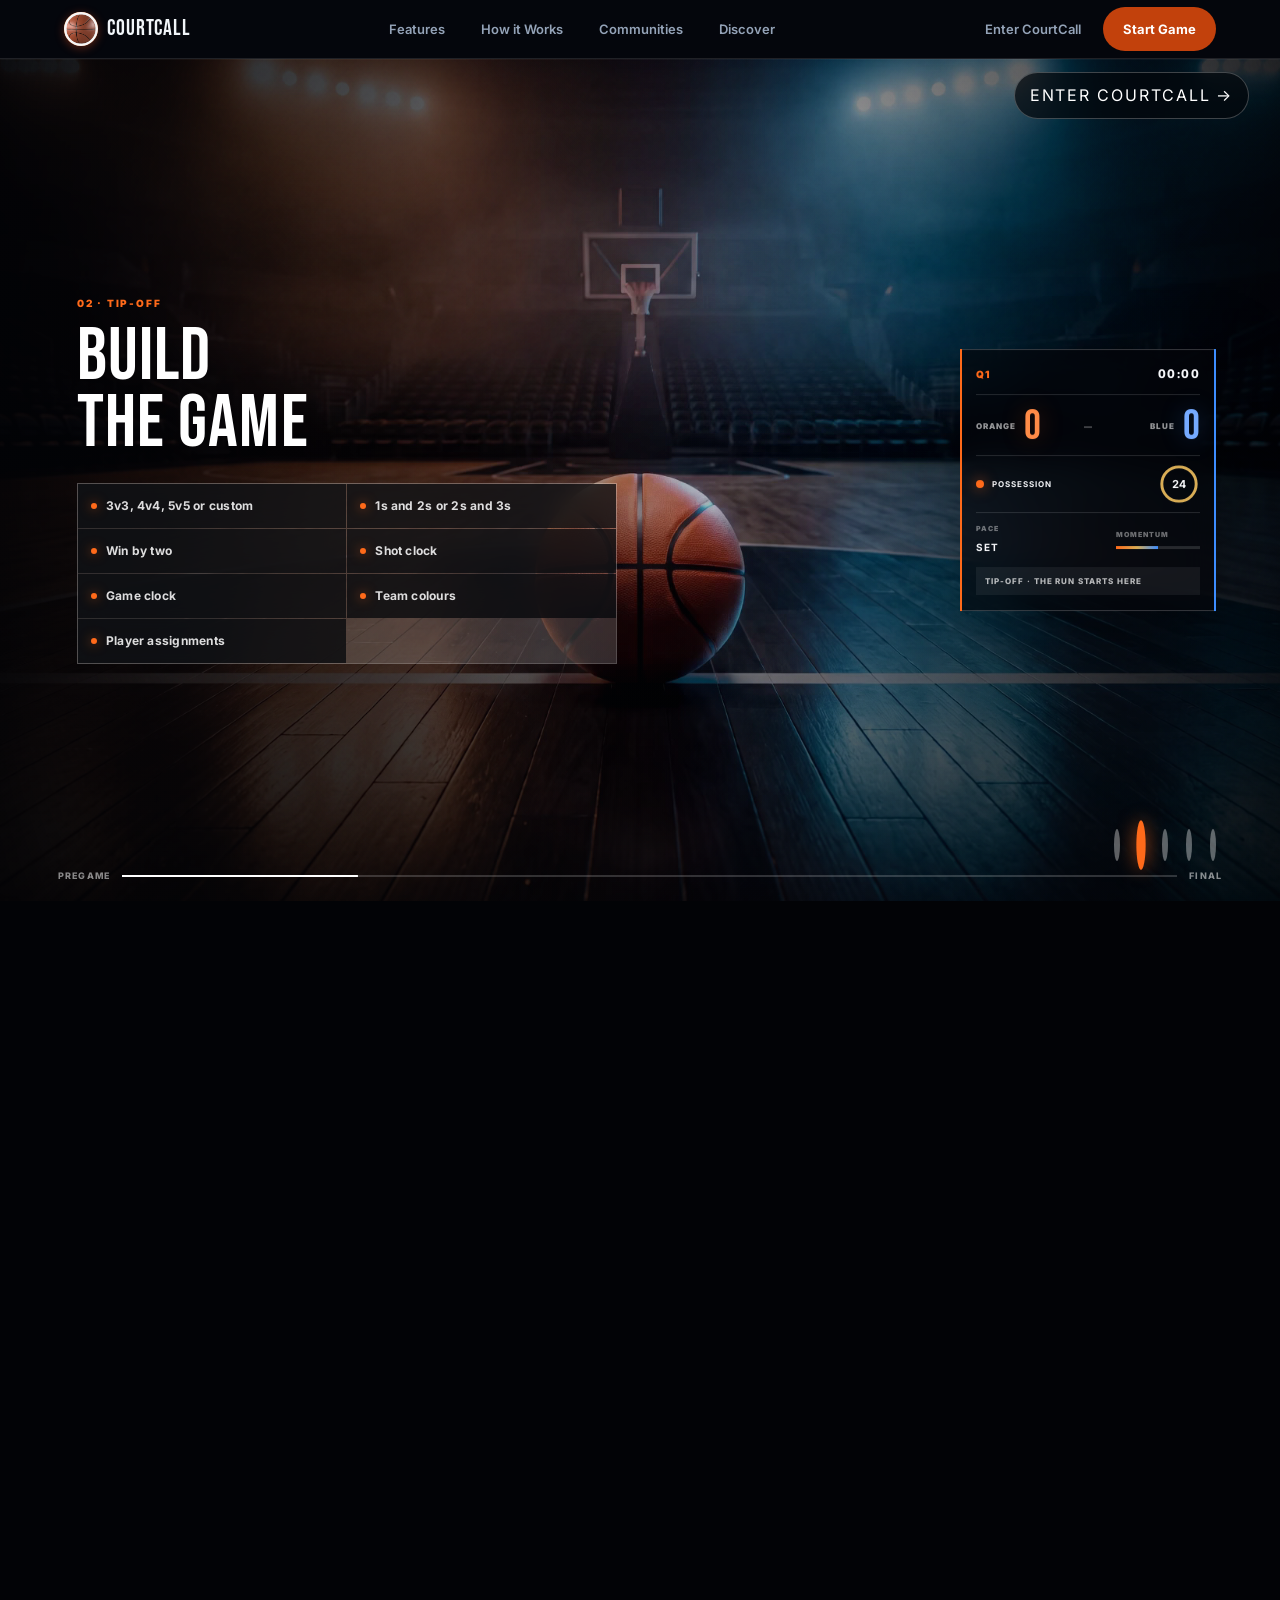
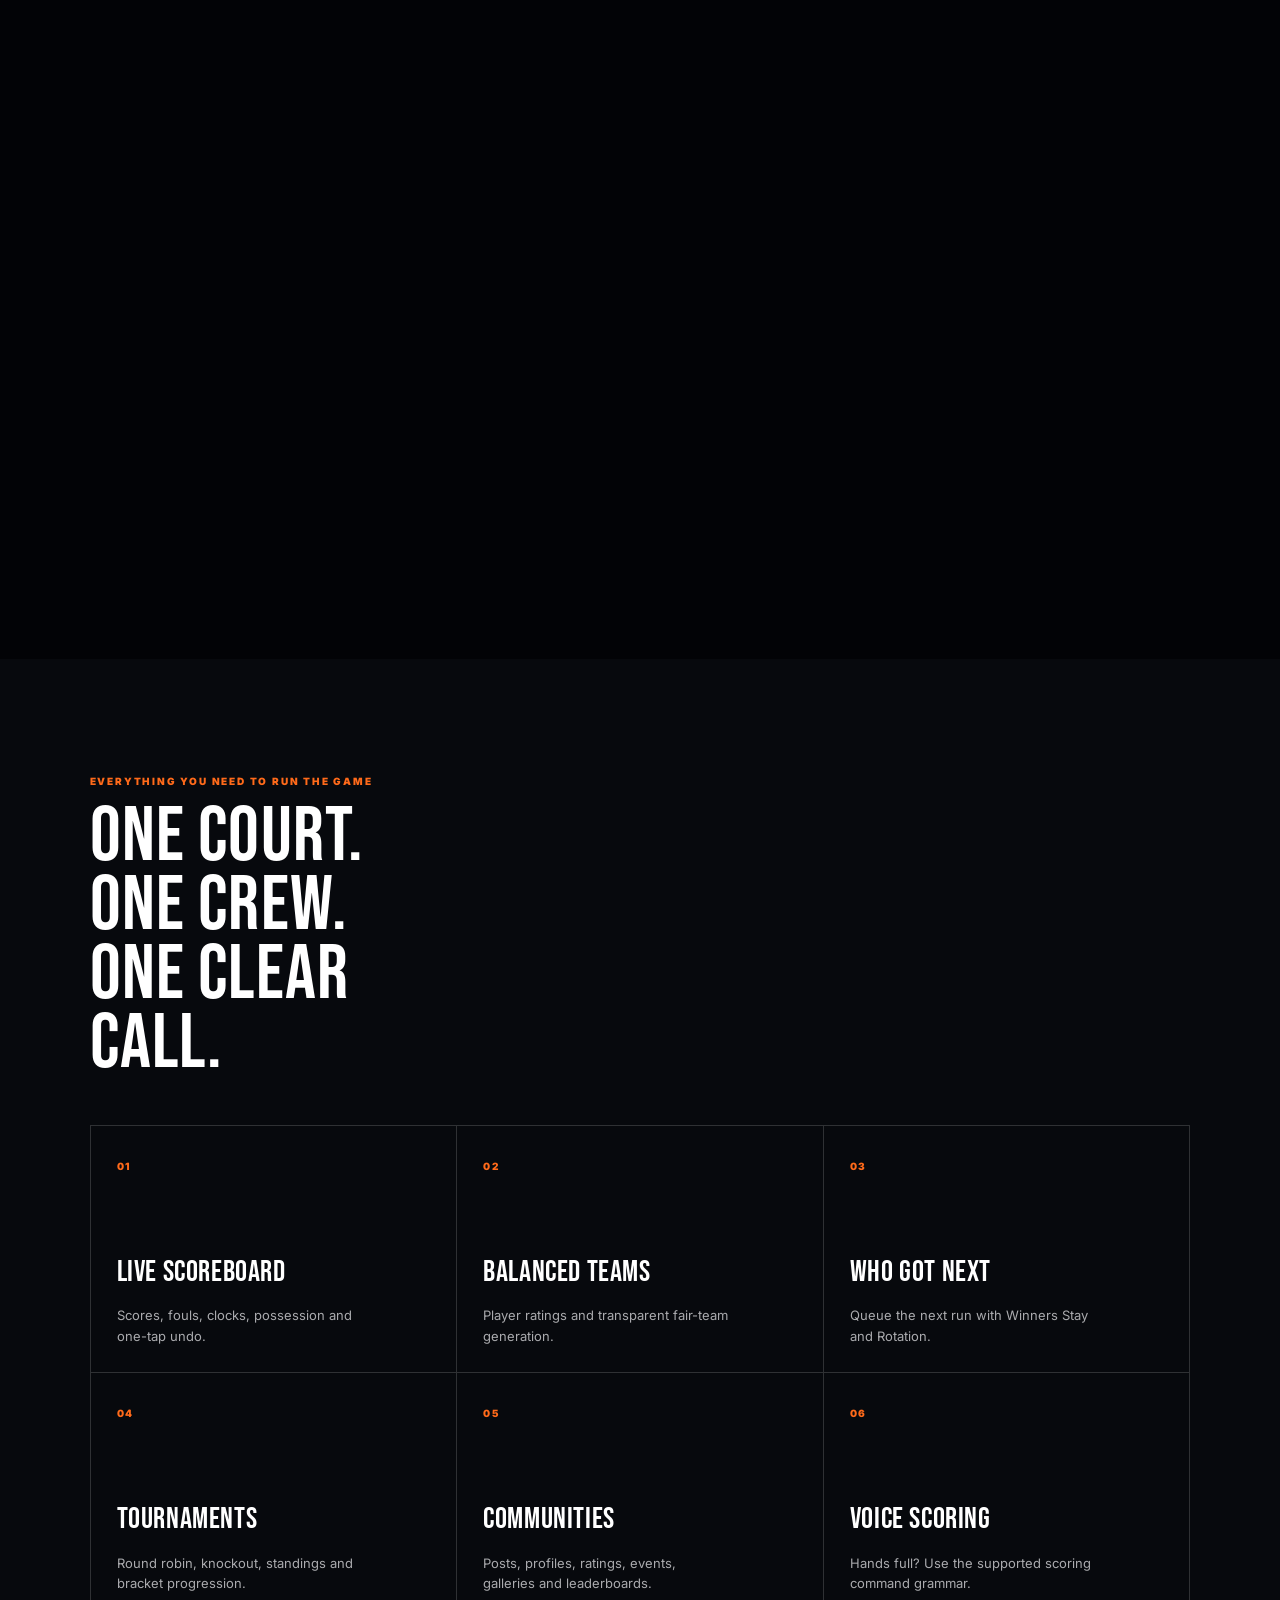
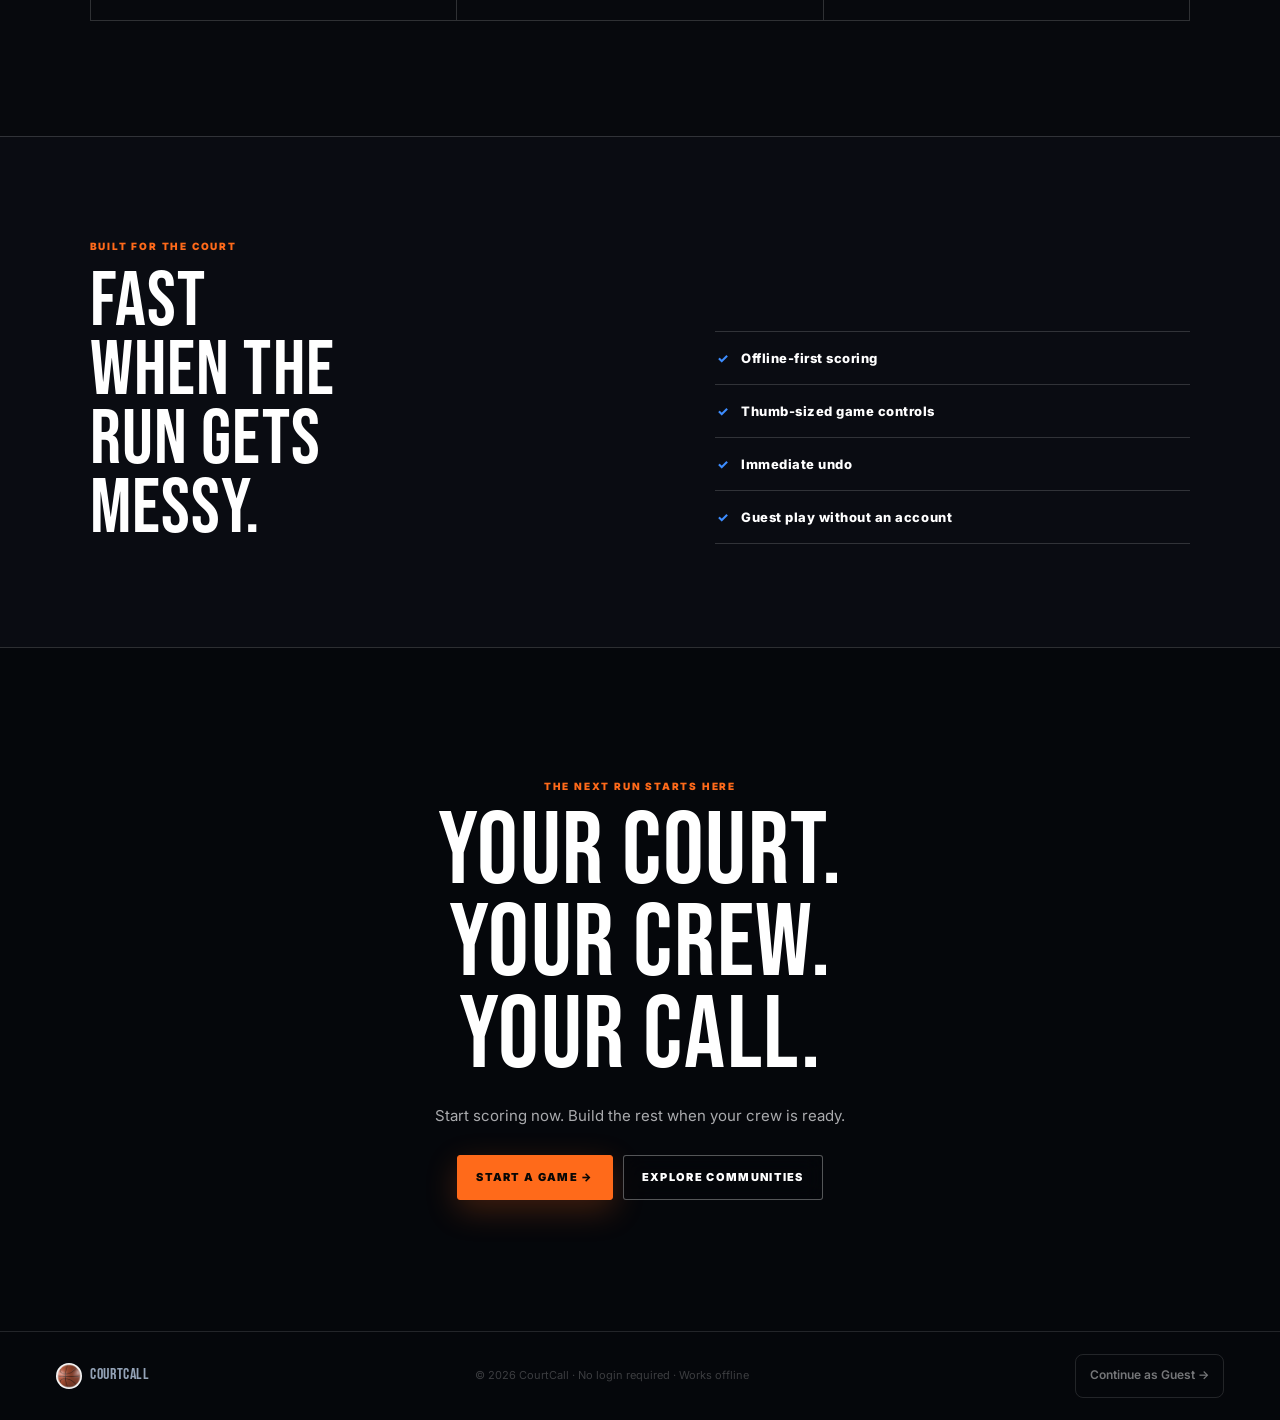
==== index.html @ 1e1fca5e "Complete CourtCall Phase 7 communities" ====
<!DOCTYPE html>
<html lang="en">
<head>
<meta charset="UTF-8">
<meta name="google-site-verification" content="vUSasHPn-JAK6-iDC6Zu8BZP0LmjsyqoSxsCEZmeCOU">
<meta name="viewport" content="width=device-width, initial-scale=1.0, viewport-fit=cover">
<meta name="theme-color" content="#FF5722">
<meta name="apple-mobile-web-app-capable" content="yes">
<meta name="apple-mobile-web-app-status-bar-style" content="black-translucent">
<meta name="apple-mobile-web-app-title" content="CourtCall">
<meta name="description" content="Basketball pickup game scorer — score, build teams, run tournaments">
<link rel="canonical" href="https://courtcall13.win/">
<meta property="og:type" content="website">
<meta property="og:url" content="https://courtcall13.win/">
<meta property="og:title" content="CourtCall — Pickup Basketball Scorer">
<meta property="og:description" content="Voice-first pickup basketball OS. Score games, build balanced teams, run tournaments, manage communities. Free, no signup, works offline.">
<meta property="og:image" content="https://courtcall13.win/icons/social-card.png">
<meta property="og:image:secure_url" content="https://courtcall13.win/icons/social-card.png">
<meta property="og:image:type" content="image/png">
<meta property="og:image:width" content="1200">
<meta property="og:image:height" content="630">
<meta property="og:image:alt" content="CourtCall pickup basketball scorer, team builder, and tournament manager">
<meta name="twitter:card" content="summary_large_image">
<meta name="twitter:title" content="CourtCall — Pickup Basketball Scorer">
<meta name="twitter:description" content="Voice-first pickup basketball OS. Score games, build balanced teams, run tournaments. Free & offline.">
<meta name="twitter:image" content="https://courtcall13.win/icons/social-card.png">
<meta name="twitter:image:alt" content="CourtCall pickup basketball scorer, team builder, and tournament manager">
<link rel="manifest" href="basketball.manifest.json">
<link rel="icon" type="image/png" sizes="192x192" href="icons/icon-192.png">
<link rel="apple-touch-icon" sizes="180x180" href="icons/apple-touch-icon.png">
<title>CourtCall 🏀</title>
<link rel="preconnect" href="https://fonts.googleapis.com">
<link href="https://fonts.googleapis.com/css2?family=Bebas+Neue&family=Inter:wght@400;600;700;800;900&display=swap" rel="stylesheet">
<style>
:root{--bg:#05070d;--s1:#0d1117;--s2:#161b27;--s3:#1e2535;--s4:#252d40;--border:rgba(255,255,255,0.09);--border-strong:rgba(255,255,255,0.16);--text:#f1f5f9;--text-dim:#cbd5e1;--muted:#94a3b8;--muted2:#64748b;--gold:#f59e0b;--danger:#ef4444;--success:#22c55e;--ca:#f97316;--ca2:#ea580c;--cb:#3b82f6;--ga:rgba(249,115,22,0.35);--gb:rgba(59,130,246,0.35);--glow-ca:rgba(249,115,22,0.45);--orange:#f97316;--r1:10px;--r2:16px;--r3:22px;--r4:32px;--t1:0.14s ease;--t2:0.26s ease}
html[data-theme="light"]{color-scheme:light;--bg:#f6f8fc;--s1:#fff;--s2:#edf2f8;--s3:#e2e8f0;--s4:#d5deea;--border:rgba(15,23,42,.12);--border-strong:rgba(15,23,42,.2);--text:#0f172a;--text-dim:#334155;--muted:#475569;--muted2:#64748b;--ga:rgba(249,115,22,.2);--gb:rgba(59,130,246,.2)}
html[data-theme="dark"]{color-scheme:dark}
@media(prefers-color-scheme:light){html[data-theme="system"]{color-scheme:light;--bg:#f6f8fc;--s1:#fff;--s2:#edf2f8;--s3:#e2e8f0;--s4:#d5deea;--border:rgba(15,23,42,.12);--border-strong:rgba(15,23,42,.2);--text:#0f172a;--text-dim:#334155;--muted:#475569;--muted2:#64748b;--ga:rgba(249,115,22,.2);--gb:rgba(59,130,246,.2)}}
/* Skip link (a11y) */
.skip-link{position:absolute;left:-9999px;top:4px;z-index:9999;background:var(--s1);color:var(--ca);padding:8px 16px;border-radius:var(--r1);font:700 14px 'Inter',sans-serif;text-decoration:none;border:2px solid var(--ca)}
.skip-link:focus{left:4px}
/* Offline banner — defined later in LP section */
*,*::before,*::after{box-sizing:border-box;margin:0;padding:0}
/* Keyboard-only focus ring for every interactive element (a11y). */
:focus-visible{outline:2px solid var(--ca);outline-offset:2px;border-radius:4px}
a:focus-visible,button:focus-visible,input:focus-visible,textarea:focus-visible,select:focus-visible,[tabindex]:focus-visible{outline:2px solid var(--ca);outline-offset:2px}
@media(prefers-reduced-motion:reduce){*{animation-duration:.001ms!important;animation-iteration-count:1!important;transition-duration:.001ms!important}}
html[data-reduced-motion="true"] *,html[data-reduced-motion="true"] *::before,html[data-reduced-motion="true"] *::after{animation-duration:.001ms!important;animation-iteration-count:1!important;scroll-behavior:auto!important;transition-duration:.001ms!important}
html,body{height:100%}
body{min-height:100dvh;background:var(--bg);color:var(--text);font-family:'Inter',system-ui,-apple-system,BlinkMacSystemFont,'Segoe UI',sans-serif;-webkit-tap-highlight-color:transparent;overflow-x:hidden;-webkit-font-smoothing:antialiased;-moz-osx-font-smoothing:grayscale}
button{touch-action:manipulation}
.hidden{display:none!important}
.screen{display:none;flex-direction:column;min-height:100dvh}
.screen.active{display:flex}
/* PAGE NAV */
.page-nav{display:flex;align-items:center;justify-content:space-between;padding:8px 12px;background:var(--s1);border-bottom:1px solid var(--border);min-height:50px;flex-shrink:0;position:sticky;top:0;z-index:20}
.page-title{font-family:'Bebas Neue',sans-serif;font-size:20px;letter-spacing:.08em;margin:0}
.btn-back{background:transparent;border:none;color:var(--muted);font:700 14px 'Inter',sans-serif;cursor:pointer;padding:8px 4px;min-height:44px;min-width:60px;display:flex;align-items:center;gap:4px}
.btn-back:active{color:var(--text)}
.btn-icon{background:transparent;border:none;font-size:18px;cursor:pointer;min-width:44px;min-height:44px;display:flex;align-items:center;justify-content:center;border-radius:var(--r1);color:var(--muted)}
.btn-icon:active{background:var(--s2);color:var(--text)}
/* PROFILE */
#s-profile{background:radial-gradient(ellipse at 50% 0%,rgba(249,115,22,.48) 0%,rgba(249,115,22,.22) 25%,rgba(249,115,22,.06) 50%,transparent 70%),radial-gradient(ellipse at 80% 85%,rgba(59,130,246,.12) 0%,transparent 45%),var(--bg);align-items:center;justify-content:flex-start;padding:24px 20px;overflow-y:auto}
.profile-hero{width:100%;max-width:400px;display:flex;flex-direction:column;align-items:center}
.ph-ball{font-size:64px;animation:ballBounce 1.4s ease-in-out infinite}
@keyframes ballBounce{0%,100%{transform:translateY(0) rotate(0deg)}45%{transform:translateY(-22px) rotate(12deg)}65%{transform:translateY(-8px) rotate(-5deg)}}
.ph-title{font-family:'Bebas Neue',sans-serif;font-size:clamp(40px,12vw,60px);letter-spacing:.06em;color:var(--text);margin-top:8px;line-height:1}
.ph-sub{font-size:13px;color:var(--muted);letter-spacing:.06em;margin-bottom:28px}
.profile-card{width:100%;background:var(--s1);border:1px solid var(--border);border-radius:var(--r3);padding:24px;display:flex;flex-direction:column;gap:12px}
.pc-label{font-size:10px;font-weight:700;letter-spacing:.14em;text-transform:uppercase;color:var(--muted);text-align:center}
.profile-input{background:rgba(255,255,255,.06);border:2px solid var(--border);border-radius:var(--r1);color:var(--text);font:600 16px 'Inter',sans-serif;padding:13px 14px;outline:none;min-height:50px;width:100%;transition:border-color var(--t1)}
.profile-input:focus{border-color:var(--ca)}
.auth-card{background:var(--s1);border:1px solid var(--border);border-radius:16px;padding:20px;width:100%;max-width:360px;display:flex;flex-direction:column;gap:10px}
.guest-local-panel{display:flex;flex-direction:column;gap:10px;padding-top:4px}
.guest-grid{display:grid;grid-template-columns:1fr 1fr;gap:8px}
.guest-grid .auth-input,.guest-grid select{min-width:0}
.guest-local-note{font-size:11px;color:var(--muted);line-height:1.5;text-align:center}
.auth-tabs{display:flex;background:var(--s2);border-radius:10px;padding:3px;gap:3px}
.auth-tab{flex:1;background:none;border:none;color:var(--muted);font:700 14px 'Inter',sans-serif;padding:9px;border-radius:8px;cursor:pointer;transition:all .15s}
.auth-tab.on{background:var(--s1);color:var(--text);box-shadow:0 1px 4px rgba(0,0,0,.4)}
.auth-form{display:flex;flex-direction:column;gap:10px}
.auth-input{background:var(--s2);border:1px solid var(--border);border-radius:10px;color:var(--text);font:400 15px 'Inter',sans-serif;padding:13px 14px;width:100%;box-sizing:border-box;outline:none;transition:border-color .15s}
.auth-input:focus{border-color:var(--ca)}
.auth-input::placeholder{color:var(--muted2)}
.pin-label{font:600 12px 'Inter',sans-serif;color:var(--muted);letter-spacing:.06em;text-transform:uppercase}
.pin-row{display:flex;gap:8px;justify-content:center}
.pin-box{width:44px;height:52px;text-align:center;font:700 22px 'Inter',sans-serif;border-radius:10px;border:2px solid var(--border);background:var(--s2);color:var(--text);outline:none;transition:border-color .15s;-webkit-text-security:disc}
.pin-box:focus{border-color:var(--ca)}
.pin-box.filled{border-color:var(--ca)}
.auth-error{color:#ff5252;font-size:13px;text-align:center;min-height:16px;font-weight:500}
.auth-error.hidden{visibility:hidden}
.auth-device-note{font-size:11px;color:var(--muted2);text-align:center;letter-spacing:.01em}
.auth-btn{background:linear-gradient(135deg,#f97316,#ea580c);color:#fff;border:none;border-radius:14px;font-family:'Bebas Neue',sans-serif;font-size:20px;letter-spacing:.1em;padding:16px;cursor:pointer;min-height:56px;width:100%;box-shadow:0 6px 24px rgba(249,115,22,.4),inset 0 1px 0 rgba(255,255,255,.1);transition:transform .12s,box-shadow .12s}
.auth-btn:active{transform:translateY(2px);box-shadow:0 2px 10px rgba(249,115,22,.25)}
.auth-btn:hover{box-shadow:0 8px 30px rgba(249,115,22,.5)}
.auth-btn:disabled{opacity:.6;cursor:default}
.auth-forgot{background:none;border:none;color:var(--muted);font:600 13px 'Inter',sans-serif;padding:10px;cursor:pointer;width:100%;text-align:center}
.auth-forgot:hover{color:var(--ca)}
.auth-forgot:disabled{opacity:.6;cursor:default}
.pin-label-row{display:flex;align-items:center;justify-content:space-between}
.pin-eye{background:none;border:none;cursor:pointer;font-size:15px;opacity:.5;padding:2px 6px;border-radius:6px;transition:opacity var(--t1)}
.pin-eye.on,.pin-eye:hover{opacity:1}
.btn-primary{background:linear-gradient(135deg,#f97316,#ea580c);color:#fff;border:none;border-radius:var(--r2);font-family:'Bebas Neue',sans-serif;font-size:22px;letter-spacing:.1em;padding:18px;cursor:pointer;min-height:60px;width:100%;box-shadow:0 6px 28px rgba(249,115,22,.45),inset 0 1px 0 rgba(255,255,255,.1);transition:transform var(--t1),box-shadow var(--t1);position:relative;overflow:hidden}
.btn-primary::after{content:'';position:absolute;inset:0;background:linear-gradient(180deg,rgba(255,255,255,.07) 0%,transparent 50%);pointer-events:none}
.btn-primary:active{transform:translateY(3px);box-shadow:0 2px 12px rgba(249,115,22,.3)}
.btn-primary:hover{box-shadow:0 8px 32px rgba(249,115,22,.55)}
.btn-secondary{background:rgba(255,255,255,.04);color:var(--text-dim);border:1px solid var(--border-strong);border-radius:var(--r2);font:700 15px 'Inter',sans-serif;padding:14px;cursor:pointer;min-height:50px;width:100%;transition:all var(--t1)}
.btn-secondary:hover{background:rgba(255,255,255,.07);color:var(--text)}
.btn-secondary:active{transform:scale(.98)}
.divider-or{display:flex;align-items:center;gap:12px;font-size:11px;color:var(--muted2)}
.divider-or::before,.divider-or::after{content:'';flex:1;height:1px;background:var(--border)}
.ep-list{display:flex;flex-direction:column;gap:8px}
.ep-btn{display:flex;align-items:center;gap:12px;background:var(--s2);border:1px solid var(--border);border-radius:var(--r2);padding:12px 14px;cursor:pointer;transition:all var(--t1);width:100%}
.ep-btn:active{background:var(--s3)}
.ep-avatar{width:36px;height:36px;border-radius:50%;background:var(--ca);display:flex;align-items:center;justify-content:center;font-family:'Bebas Neue',sans-serif;font-size:18px;color:#fff;flex-shrink:0}
.ep-info{flex:1;text-align:left}
.ep-name{font-size:15px;font-weight:700;color:var(--text)}
.ep-meta{font-size:11px;color:var(--muted)}
/* HUB */
/* HUB */
#s-landing,#s-hub{background:var(--bg);overflow-y:auto}
.hub-hero{background:linear-gradient(160deg,rgba(249,115,22,.16) 0%,rgba(249,115,22,.04) 40%,transparent 65%),linear-gradient(180deg,var(--s1) 0%,var(--bg) 100%);padding:22px 20px 0;border-bottom:1px solid rgba(249,115,22,.18);position:relative;overflow:hidden}
.hub-hero::before{content:'';position:absolute;right:-60px;top:-40px;width:220px;height:220px;background:radial-gradient(circle,rgba(255,107,53,.08) 0%,transparent 70%);pointer-events:none}
.hub-hero::after{content:'🏀';position:absolute;right:-4px;top:10px;font-size:160px;opacity:.04;pointer-events:none;line-height:1}
.hub-hero-bar{display:flex;align-items:center;justify-content:space-between;margin-bottom:20px}
.hub-brand-row{display:flex;align-items:center;gap:12px}
.hub-avatar{width:44px;height:44px;border-radius:12px;background:linear-gradient(135deg,var(--ca),#c94000);display:flex;align-items:center;justify-content:center;font-family:'Bebas Neue',sans-serif;font-size:22px;color:#fff;flex-shrink:0;box-shadow:0 4px 14px rgba(255,87,34,.35)}
.hub-name{font-family:'Bebas Neue',sans-serif;font-size:26px;letter-spacing:.04em;color:var(--text);line-height:1}
.hub-tagline{font-size:11px;color:var(--ca);letter-spacing:.02em;margin-top:2px;font-weight:600;opacity:.85}
.hub-settings-btn{background:rgba(255,255,255,.06);border:1px solid rgba(255,255,255,.1);border-radius:var(--r1);color:var(--muted);font-size:18px;cursor:pointer;width:36px;height:36px;display:flex;align-items:center;justify-content:center;flex-shrink:0;transition:background var(--t1)}
.hub-settings-btn:active{background:rgba(255,255,255,.12)}
.hub-tag-badge{display:inline-block;background:rgba(255,107,53,.15);border:1px solid rgba(255,107,53,.32);border-radius:50px;padding:5px 14px;font-size:10px;font-weight:700;color:var(--ca);letter-spacing:.07em;text-transform:uppercase;margin-bottom:12px}
.hub-hero-copy{font-size:15px;color:rgba(240,240,240,.72);line-height:1.65;margin:0 0 20px;max-width:340px;font-weight:500}
.hub-scoreboard-demo{background:rgba(255,255,255,.035);border:1px solid rgba(255,255,255,.1);border-radius:16px;padding:16px 18px;display:grid;grid-template-columns:1fr auto 1fr;align-items:center;margin-bottom:22px;gap:6px;box-shadow:0 4px 24px rgba(0,0,0,.25)}
.hsd-team{display:flex;flex-direction:column;gap:2px}
.hsd-team-r{text-align:right}
.hsd-tname{font-size:10px;font-weight:700;color:var(--muted);text-transform:uppercase;letter-spacing:.08em}
.hsd-tscore{font-family:'Bebas Neue',sans-serif;font-size:52px;line-height:1;color:rgba(240,240,240,.35)}
.hsd-tscore.lead{color:var(--text);text-shadow:0 0 22px rgba(255,107,53,.45)}
.hsd-mid{text-align:center;display:flex;flex-direction:column;align-items:center;gap:4px}
.hsd-qtime{font-size:10px;color:var(--muted);font-weight:600}
.hsd-vs{font-family:'Bebas Neue',sans-serif;font-size:14px;color:rgba(255,255,255,.2);letter-spacing:.1em}
.hsd-gp{font-size:9px;font-weight:700;color:var(--gold);letter-spacing:.05em;text-transform:uppercase;background:rgba(255,179,0,.14);border-radius:50px;padding:2px 8px}
.hub-cta-section{padding:16px 20px 6px}
.hub-cta-primary{width:100%;background:linear-gradient(135deg,#f97316,#ea580c);color:#fff;border:none;border-radius:16px;padding:19px;font-family:'Bebas Neue',sans-serif;font-size:24px;letter-spacing:.08em;cursor:pointer;display:flex;align-items:center;justify-content:center;gap:10px;box-shadow:0 8px 32px rgba(249,115,22,.5),0 2px 0 rgba(255,255,255,.1) inset;transition:transform .12s,box-shadow .12s;min-height:62px;position:relative;overflow:hidden}
.hub-cta-primary::after{content:'';position:absolute;inset:0;background:linear-gradient(180deg,rgba(255,255,255,.08) 0%,transparent 60%);pointer-events:none}
.hub-cta-primary:active{transform:translateY(3px);box-shadow:0 3px 16px rgba(249,115,22,.4)}
.hub-cta-primary:hover{box-shadow:0 10px 38px rgba(249,115,22,.6),0 2px 0 rgba(255,255,255,.1) inset}
.hub-cta-row{display:grid;grid-template-columns:1fr 1fr;gap:8px;margin-top:10px}
.hub-cta-sec{background:var(--s1);color:var(--text);border:1.5px solid var(--border);border-radius:12px;padding:12px 8px;font-weight:700;font-size:13px;cursor:pointer;transition:background var(--t1);min-height:44px}
.hub-cta-sec:active{background:var(--s2)}
.hub-cta-ghost{background:rgba(255,255,255,.03);color:var(--text-dim);border:1px solid var(--border-strong);border-radius:14px;padding:12px 8px;font-weight:600;font-size:12px;cursor:pointer;transition:all var(--t1);min-height:48px;backdrop-filter:blur(4px)}
.hub-cta-ghost:hover{background:rgba(255,255,255,.06);border-color:rgba(249,115,22,.35);color:var(--text)}
.hub-cta-ghost:active{transform:scale(.97)}
.hub-feat-section-lbl{font-size:10px;font-weight:700;letter-spacing:.14em;text-transform:uppercase;color:var(--muted);padding:14px 20px 8px;opacity:.7}
.hub-feat-cards{display:grid;grid-template-columns:1fr 1fr;gap:8px;padding:0 20px 4px}
.hub-feat-card{background:var(--s1);border:1px solid var(--border);border-radius:12px;padding:13px 14px;display:flex;align-items:center;gap:12px;transition:background var(--t1)}
.hub-feat-card:last-child:nth-child(odd){grid-column:1/-1}
.hfc-icon{font-size:22px;line-height:1;flex-shrink:0}
.hfc-title{font-size:13px;font-weight:700;color:var(--text);line-height:1.2}
.hfc-desc{font-size:11px;color:var(--muted);margin-top:2px;line-height:1.3}
.hub-trust{text-align:center;font-size:11px;color:var(--muted);padding:10px 20px 12px;letter-spacing:.02em;opacity:.65;border-top:1px solid rgba(255,255,255,.05);margin:8px 20px 0}
.hub-stats{padding:0 20px 6px}
.hub-stats-label{font-size:9px;font-weight:700;letter-spacing:.14em;text-transform:uppercase;color:var(--muted);opacity:.7;margin-bottom:7px}
.hub-stats-grid{display:grid;grid-template-columns:repeat(4,1fr);gap:6px}
.hub-stat-card{background:var(--s1);border:1px solid var(--border);border-radius:10px;padding:10px 4px;display:flex;flex-direction:column;align-items:center;gap:3px;text-align:center}
.hsc-icon{font-size:15px;line-height:1}
.hsc-val{font-family:'Bebas Neue',sans-serif;font-size:22px;color:var(--text);line-height:1}
.hsc-lbl{font-size:8px;color:var(--muted);font-weight:700;letter-spacing:.04em;text-transform:uppercase;line-height:1.3}
.hub-stat-live{margin-top:6px;background:var(--s1);border:1px solid var(--border);border-radius:10px;padding:8px 14px;display:flex;align-items:center;justify-content:center;gap:8px}
.hsc-live-txt{font-size:12px;color:var(--muted)}
.hsc-live-txt strong{color:var(--ca);font-family:'Bebas Neue',sans-serif;font-size:14px;letter-spacing:.04em}
.resume-card{margin:10px 20px 0;background:rgba(249,115,22,.08);border:1.5px solid rgba(249,115,22,.5);border-radius:var(--r2);padding:14px 16px;display:flex;align-items:center;gap:12px;cursor:pointer;box-shadow:0 4px 28px rgba(249,115,22,.25),inset 0 1px 0 rgba(255,255,255,.06);transition:all var(--t1)}
.resume-card:active,.resume-card:hover{background:rgba(249,115,22,.13);box-shadow:0 6px 32px rgba(249,115,22,.35)}
.rc-dot{width:10px;height:10px;border-radius:50%;background:var(--ca);flex-shrink:0;animation:pulse 1.5s infinite}
@keyframes pulse{0%,100%{box-shadow:0 0 0 0 var(--ga)}50%{box-shadow:0 0 0 6px transparent}}
.rc-text{flex:1}
.rc-live{font-size:11px;font-weight:700;letter-spacing:.1em;text-transform:uppercase;color:var(--ca)}
.rc-game{font-size:14px;font-weight:700;color:var(--text);margin-top:1px}
.hub-nav-label{font-size:10px;font-weight:700;letter-spacing:.14em;text-transform:uppercase;color:var(--muted);padding:14px 20px 6px}
.hub-grid{display:grid;grid-template-columns:repeat(3,1fr);gap:8px;padding:0 20px}
.hub-card{background:var(--s1);border:1px solid var(--border);border-radius:var(--r2);padding:14px 10px;cursor:pointer;display:flex;flex-direction:column;gap:5px;transition:all var(--t1);min-height:78px;align-items:flex-start}
.hub-card:active{background:var(--s2);transform:scale(.96)}
.hc-icon{font-size:22px;line-height:1}
.hc-title{font-family:'Bebas Neue',sans-serif;font-size:14px;letter-spacing:.04em;color:var(--text);line-height:1.1}
.hc-sub{font-size:10px;color:var(--muted);line-height:1.3}
.hub-section-title{font-size:10px;font-weight:700;letter-spacing:.16em;text-transform:uppercase;color:var(--muted2);padding:16px 20px 8px}
.hub-recent{padding:0 20px 40px;display:flex;flex-direction:column;gap:8px}
.recent-card{background:var(--s1);border:1px solid var(--border);border-radius:var(--r2);padding:12px 14px;cursor:pointer;display:flex;align-items:center;justify-content:space-between;gap:12px;transition:background var(--t1);width:100%;color:inherit;font:inherit;text-align:left}
.recent-card:active{background:var(--s2)}
.rc-teams{display:flex;gap:6px;align-items:center;font-weight:700;font-size:14px}
.rc-score{font-family:'Bebas Neue',sans-serif;font-size:20px;color:var(--gold)}
.rc-meta{font-size:11px;color:var(--muted);margin-top:2px}
.rc-right{text-align:right}
.recent-empty{font-size:13px;color:var(--muted2);text-align:center;padding:20px 0}
/* SETUP */
#s-setup{background:var(--bg);overflow-y:auto;align-items:center}
.setup-form{width:100%;max-width:480px;display:flex;flex-direction:column;gap:12px;padding:12px 16px}
.setup-sec{background:var(--s1);border:1px solid var(--border);border-radius:var(--r2);padding:16px}
.sec-label{font-size:10px;font-weight:700;letter-spacing:.14em;text-transform:uppercase;color:var(--muted);margin-bottom:12px;display:block}
.chip-row{display:flex;flex-wrap:wrap;gap:8px}
.chip{padding:10px 16px;border:2px solid var(--border);border-radius:50px;background:rgba(255,255,255,.03);color:var(--muted);font:600 13px 'Inter',sans-serif;cursor:pointer;min-height:44px;transition:all var(--t1)}
.chip.on{border-color:var(--ca);background:var(--ca);color:#fff}
.chip:active{opacity:.75}
.team-row{display:grid;grid-template-columns:1fr auto 1fr;gap:10px;align-items:start}
.team-col{display:flex;flex-direction:column;gap:8px}
.team-input{background:rgba(255,255,255,.06);border:2px solid var(--border);border-radius:var(--r1);color:var(--text);font:700 16px 'Inter',sans-serif;padding:13px 12px;text-align:center;outline:none;min-height:50px;width:100%;transition:border-color var(--t1)}
.team-input:focus{border-color:var(--ca)}
.vs-sep{font-family:'Bebas Neue',sans-serif;font-size:18px;color:var(--muted2);padding-top:14px;text-align:center}
.color-row{display:flex;gap:8px;justify-content:center}
.color-dot{width:30px;height:30px;border-radius:50%;border:3px solid transparent;cursor:pointer;transition:transform var(--t1),border-color var(--t1)}
.color-dot.on{border-color:#fff;transform:scale(1.15)}
.custom-input{display:none;margin-top:12px;width:110px;background:rgba(255,255,255,.06);border:2px solid var(--ca);border-radius:var(--r1);color:var(--text);font:700 18px 'Inter',sans-serif;padding:10px 12px;text-align:center;outline:none;min-height:48px}
.custom-input.show{display:block}
.setup-actions{width:100%;max-width:480px;padding:10px 16px max(16px,env(safe-area-inset-bottom));display:flex;flex-direction:column;gap:10px;position:sticky;bottom:0;z-index:15;background:linear-gradient(180deg,rgba(5,7,13,0),var(--bg) 18%,var(--bg));margin-top:auto}
.setup-summary{background:rgba(22,27,39,.96);border:1px solid var(--border-strong);border-radius:var(--r1);padding:10px 12px;font-size:11px;line-height:1.55;color:var(--muted);display:grid;grid-template-columns:1fr 1fr;gap:2px 12px;box-shadow:0 4px 18px rgba(0,0,0,.28)}
.setup-summary strong{color:var(--text);font-weight:700}
.btn-start{background:linear-gradient(135deg,var(--ca),color-mix(in srgb,var(--ca) 70%,#fff));color:#fff;border:none;border-radius:var(--r2);font-family:'Bebas Neue',sans-serif;font-size:22px;letter-spacing:.1em;padding:20px;cursor:pointer;min-height:64px;box-shadow:0 6px 24px var(--ga),0 2px 0 rgba(0,0,0,.3);transition:transform var(--t1)}
.btn-start:active{transform:translateY(4px)}
/* GAME */
#s-game{background:var(--bg);padding:0;justify-content:flex-start;position:relative}
.game-nav{width:100%;background:rgba(13,17,23,.95);border-bottom:1px solid rgba(255,255,255,.08);display:flex;align-items:center;justify-content:space-between;padding:0 12px;height:52px;flex-shrink:0;z-index:10;backdrop-filter:blur(12px)}
.game-nav .btn-back{min-width:70px}
.q-chip{background:var(--s3);border:1px solid var(--border-strong);border-radius:20px;font:700 13px 'Inter',sans-serif;color:var(--text);padding:7px 16px;cursor:pointer;display:flex;align-items:center;gap:6px;transition:all var(--t1);box-shadow:0 2px 8px rgba(0,0,0,.4)}
.q-chip:hover{border-color:rgba(249,115,22,.4);color:var(--ca)}
.q-chip.static{cursor:default;pointer-events:none}
.game-nav-spacer{width:70px;height:1px}
.q-dot{width:7px;height:7px;border-radius:50%;background:var(--ca)}
.nav-mic{background:transparent;border:none;font-size:20px;cursor:pointer;min-width:44px;min-height:44px;display:flex;align-items:center;justify-content:center;border-radius:var(--r1)}
.nav-mic.on{animation:micGlow 1.4s ease-in-out infinite}
@keyframes micGlow{0%,100%{filter:drop-shadow(0 0 0 var(--ca))}50%{filter:drop-shadow(0 0 8px var(--ca))}}
.momentum-bar{width:100%;height:4px;background:var(--s2);display:flex;flex-shrink:0}
.m-fill-a{height:100%;background:linear-gradient(90deg,#f97316,rgba(249,115,22,.15));transition:width .6s ease;box-shadow:0 0 8px rgba(249,115,22,.4)}
.m-fill-b{height:100%;flex:1;background:linear-gradient(270deg,#3b82f6,rgba(59,130,246,.15))}
.scoreboard{display:grid;grid-template-columns:1fr 52px 1fr;width:100%;flex-shrink:0;background:linear-gradient(180deg,var(--s1) 0%,var(--bg) 100%)}
.team-panel{display:flex;flex-direction:column;align-items:center;padding:20px 10px 14px;gap:4px;position:relative;transition:box-shadow var(--t2)}
.team-panel[data-t="a"]{--tc:var(--ca);--gc:var(--ga)}
.team-panel[data-t="b"]{--tc:var(--cb);--gc:var(--gb)}
.team-panel.leading{box-shadow:inset 0 -3px 0 var(--tc)}
.team-panel.leading .t-score{color:var(--tc);text-shadow:0 0 60px var(--gc),0 0 20px var(--gc)}
.t-name{font-family:'Bebas Neue',sans-serif;font-size:clamp(16px,4.5vw,24px);letter-spacing:.08em;color:var(--muted);text-align:center;word-break:break-word;line-height:1.1;text-transform:uppercase}
.t-score{font-family:'Bebas Neue',sans-serif;font-size:clamp(80px,22vw,128px);line-height:.95;color:var(--text);transition:color .3s,text-shadow .3s;letter-spacing:-.02em}
.t-score.pop{animation:scorePop .28s cubic-bezier(.34,1.56,.64,1)}
@keyframes scorePop{0%{transform:scale(1)}50%{transform:scale(1.38)}100%{transform:scale(1)}}
.t-meta{display:flex;align-items:center;gap:8px}
.foul-badge{font-size:11px;font-weight:700;letter-spacing:.06em;color:var(--muted);background:rgba(255,255,255,.05);border:1px solid var(--border-strong);border-radius:20px;padding:6px 14px;cursor:pointer;transition:all var(--t1);min-height:38px;display:flex;align-items:center;user-select:none}
.foul-badge:hover{background:rgba(255,255,255,.08);color:var(--text)}
.foul-badge.warn{border-color:var(--danger);color:var(--danger)}
.vs-col{display:flex;flex-direction:column;align-items:center;justify-content:center;gap:10px;border-left:1px solid var(--border);border-right:1px solid var(--border)}
.vs-text{font-family:'Bebas Neue',sans-serif;font-size:13px;color:var(--muted2)}
.poss-btn{font-size:20px;background:var(--s2);border:1px solid var(--border);border-radius:50%;width:34px;height:34px;cursor:pointer;display:flex;align-items:center;justify-content:center;transition:all var(--t1);color:var(--gold)}
.poss-btn:active{background:var(--s3);transform:scale(.9)}
.run-banner{width:100%;max-height:0;overflow:hidden;padding:0 16px;flex-shrink:0;font-family:'Bebas Neue',sans-serif;font-size:clamp(16px,4vw,22px);letter-spacing:.12em;text-align:center;color:#fff;background:linear-gradient(90deg,var(--rc,var(--ca)) 0%,rgba(0,0,0,0) 100%);transition:max-height .18s ease,padding .18s ease}
.run-banner.active{max-height:56px;padding:9px 16px;animation:runPulse .9s ease-in-out infinite alternate}
@keyframes runPulse{from{opacity:.85}to{opacity:1}}
.game-status{width:100%;background:rgba(13,17,23,.8);border-top:1px solid rgba(255,255,255,.06);border-bottom:1px solid rgba(255,255,255,.06);padding:8px 16px;text-align:center;font-size:12px;font-weight:700;color:var(--muted);min-height:36px;flex-shrink:0;letter-spacing:.04em;text-transform:uppercase}
.game-status.lead{color:var(--gold);text-shadow:0 0 12px rgba(245,158,11,.4)}
.score-zone{display:grid;grid-template-columns:1fr 1px 1fr;width:100%;flex-shrink:0;background:var(--s1);border-top:1px solid var(--border);border-bottom:1px solid var(--border)}
.score-zone-divider{background:rgba(255,255,255,.08)}
.score-pad{display:flex;flex-direction:row;flex-wrap:wrap;padding:8px 6px}
.score-pad[data-t="a"]{--tc:var(--ca);--gc:var(--ga)}
.score-pad[data-t="b"]{--tc:var(--cb);--gc:var(--gb)}
.btn-score{flex:1;min-height:88px;background:var(--s2);color:var(--tc);border:1.5px solid color-mix(in srgb,var(--tc) 45%,transparent);border-radius:14px;margin:3px;font-family:'Bebas Neue',sans-serif;font-size:clamp(30px,8vw,40px);letter-spacing:.04em;cursor:pointer;display:flex;align-items:center;justify-content:center;box-shadow:0 6px 0 rgba(0,0,0,.6),0 0 18px var(--gc),inset 0 1px 0 rgba(255,255,255,.06);transition:transform var(--t1),box-shadow var(--t1),background var(--t1);position:relative;overflow:hidden;user-select:none}
.btn-score::before{content:'';position:absolute;inset:0;background:linear-gradient(180deg,rgba(255,255,255,.05) 0%,transparent 50%);pointer-events:none}
.btn-score:active{transform:translateY(6px);box-shadow:0 0 0 rgba(0,0,0,.6),0 0 24px var(--gc);background:color-mix(in srgb,var(--tc) 22%,var(--s2))}
.btn-score:hover{background:color-mix(in srgb,var(--tc) 12%,var(--s2))}
.btn-score.flash{background:var(--tc)!important;color:#fff!important}
.controls-bar{display:flex;gap:6px;padding:8px 10px;width:100%;flex-shrink:0;background:var(--bg)}
.ctrl{flex:1;background:var(--s2);color:var(--text);border:1px solid var(--border-strong);border-radius:12px;font-family:'Inter',sans-serif;font-size:12px;font-weight:700;padding:6px 4px;cursor:pointer;min-height:58px;display:flex;flex-direction:column;align-items:center;justify-content:center;gap:3px;line-height:1.2;transition:all var(--t1);box-shadow:0 2px 0 rgba(0,0,0,.4)}
.ctrl:active{background:var(--s3);transform:translateY(2px);box-shadow:none}
.ctrl:hover{border-color:rgba(255,255,255,.22)}
.ctrl-icon{font-size:20px}
.ctrl-lbl{font-size:10px;color:var(--muted);letter-spacing:.04em;text-transform:uppercase;font-weight:700}
.ctrl.mic-on{background:var(--ca);color:#fff;border-color:var(--ca);animation:micPulse 1.3s ease-in-out infinite}
.ctrl.mic-on .ctrl-lbl{color:rgba(255,255,255,.8)}
@keyframes micPulse{0%,100%{box-shadow:0 0 0 0 var(--ga)}50%{box-shadow:0 0 0 8px transparent}}
.ctrl.danger{color:var(--danger);border-color:rgba(255,23,68,.25)}
.ctrl.danger:active{background:rgba(255,23,68,.1)}
.voice-panel{width:100%;padding:0 12px 8px;flex-shrink:0}
.voice-inner{background:rgba(255,87,34,.08);border:1px solid rgba(255,87,34,.3);border-radius:var(--r2);padding:12px 16px}
#v-heard{font-size:12px;color:var(--muted);min-height:16px;margin-bottom:2px}
#v-action{font-size:14px;font-weight:700;color:var(--ca);min-height:20px}
.voice-hint{font-size:11px;color:var(--muted2);margin-top:6px;line-height:1.5}
.feed-wrap{width:100%;flex:1;min-height:0;display:flex;flex-direction:column;padding:0 12px 16px;overflow:hidden}
.feed-head{font-size:10px;font-weight:700;letter-spacing:.14em;text-transform:uppercase;color:var(--muted);padding:10px 0 8px;border-top:1px solid var(--border);flex-shrink:0}
.feed-list{list-style:none;overflow-y:auto;flex:1;display:flex;flex-direction:column;gap:4px;-webkit-overflow-scrolling:touch}
.feed-entry{display:flex;align-items:center;gap:8px;padding:8px 12px;background:var(--s2);border:1px solid var(--border);border-radius:10px;font-size:14px;animation:feSlide .2s ease}
@keyframes feSlide{from{opacity:0;transform:translateY(-5px)}to{opacity:1;transform:translateY(0)}}
.fe-q{font-size:10px;color:var(--muted2);font-weight:700;letter-spacing:.08em;min-width:22px}
.fe-team{flex:1;font-weight:700}
.fe-pts{font-family:'Bebas Neue',sans-serif;font-size:20px}
.fe-run{font-size:13px;color:var(--gold)}
.feed-divider{text-align:center;font-size:11px;color:var(--muted2);letter-spacing:.1em;padding:6px 0;font-weight:700}
.feed-empty{color:var(--muted);font-size:13px;text-align:center;padding:16px 0}
/* POST GAME */
.pg-overlay{position:fixed;inset:0;z-index:100;background:radial-gradient(ellipse at center,#1a1a30 0%,var(--bg) 70%);display:flex;flex-direction:column;align-items:center;justify-content:flex-start;overflow-y:auto;padding:0 20px 40px}
.pg-nav{width:100%;display:flex;align-items:center;padding:10px 0;flex-shrink:0}
.confetti-wrap{position:fixed;inset:0;pointer-events:none;z-index:0;overflow:hidden}
.cp{position:absolute;top:-20px;border-radius:2px;animation:cpFall linear forwards}
@keyframes cpFall{0%{transform:translateY(0) rotate(0deg);opacity:1}80%{opacity:1}100%{transform:translateY(110vh) rotate(720deg);opacity:0}}
.pg-card{background:var(--s1);border:1.5px solid rgba(245,158,11,.55);border-radius:var(--r4);padding:40px 28px 32px;text-align:center;box-shadow:0 24px 80px rgba(0,0,0,.7),0 0 100px rgba(245,158,11,.16),inset 0 1px 0 rgba(255,255,255,.06);max-width:420px;width:100%;z-index:1;position:relative;animation:bounceIn .5s cubic-bezier(.34,1.56,.64,1);margin-top:8px}
@keyframes bounceIn{from{opacity:0;transform:scale(.7)}to{opacity:1;transform:scale(1)}}
.pg-trophy{font-size:60px;margin-bottom:10px}
.pg-winner{font-family:'Bebas Neue',sans-serif;font-size:clamp(34px,10vw,56px);color:var(--gold);letter-spacing:.04em;line-height:1.1}
.pg-wins{font-family:'Bebas Neue',sans-serif;font-size:20px;color:var(--ca);letter-spacing:.2em;margin-bottom:14px}
.pg-score{font-family:'Bebas Neue',sans-serif;font-size:clamp(28px,7vw,44px);color:var(--text);margin-bottom:6px}
.pg-meta{font-size:12px;color:var(--muted);letter-spacing:.06em;margin-bottom:16px}
.pg-summary{font-size:13px;color:var(--muted);background:var(--s2);border-radius:var(--r1);padding:12px 14px;margin-bottom:16px;text-align:left;line-height:1.6}
.stats-grid{display:grid;grid-template-columns:1fr 1fr;gap:10px;margin-bottom:24px}
.stat-cell{background:var(--s2);border-radius:var(--r1);padding:12px;text-align:center}
.stat-val{font-family:'Bebas Neue',sans-serif;font-size:26px;color:var(--text)}
.stat-lbl{font-size:10px;color:var(--muted);letter-spacing:.1em;text-transform:uppercase;margin-top:2px}
.pg-actions{display:flex;flex-direction:column;gap:10px}
.btn-pg-share{background:linear-gradient(135deg,var(--ca),color-mix(in srgb,var(--ca) 70%,#fff));color:#fff;border:none;border-radius:var(--r2);font-family:'Bebas Neue',sans-serif;font-size:22px;letter-spacing:.1em;padding:18px;cursor:pointer;min-height:60px;box-shadow:0 6px 24px var(--ga);transition:transform var(--t1)}
.btn-pg-share:active{transform:translateY(3px)}
.btn-pg-2{background:var(--s2);color:var(--text);border:1px solid var(--border);border-radius:var(--r2);font-family:'Inter',sans-serif;font-size:15px;font-weight:700;padding:14px;cursor:pointer;min-height:52px;transition:background var(--t1)}
.btn-pg-2:active{background:var(--s3)}
/* TEAM BUILDER */
#s-teams{background:var(--bg);overflow-y:auto}
.tb-tabs{display:flex;background:var(--s1);border-bottom:1px solid var(--border);flex-shrink:0}
.tb-tab{flex:1;padding:12px 8px;text-align:center;font:600 13px 'Inter',sans-serif;color:var(--muted);cursor:pointer;border-bottom:3px solid transparent;background:none;border-left:none;border-right:none;border-top:none;transition:all var(--t1)}
.tb-tab.on{color:var(--ca);border-bottom-color:var(--ca)}
.tb-panel{display:none;flex-direction:column;padding:16px;gap:12px}
.tb-panel.on{display:flex}
.add-player-form{background:var(--s1);border:1px solid var(--border);border-radius:var(--r2);padding:16px;display:flex;flex-direction:column;gap:10px}
.pname-input{background:rgba(255,255,255,.06);border:2px solid var(--border);border-radius:var(--r1);color:var(--text);font:600 15px 'Inter',sans-serif;padding:11px 12px;outline:none;min-height:46px;width:100%;transition:border-color var(--t1)}
.pname-input:focus{border-color:var(--ca)}
.rating-wrap{display:flex;flex-direction:column;gap:6px}
.rating-label{font-size:10px;font-weight:700;letter-spacing:.1em;text-transform:uppercase;color:var(--muted)}
.rating-dots{display:flex;gap:4px}
.rdot{width:28px;height:28px;border-radius:50%;background:var(--s2);border:1px solid var(--border);color:var(--muted);font:700 11px 'Inter',sans-serif;cursor:pointer;display:flex;align-items:center;justify-content:center;transition:all var(--t1)}
.rdot.on{background:var(--ca);border-color:var(--ca);color:#fff}
.rdot:active{transform:scale(.9)}
.btn-add-player{background:var(--ca);color:#fff;border:none;border-radius:var(--r1);font:700 14px 'Inter',sans-serif;padding:12px;cursor:pointer;min-height:46px;transition:all var(--t1)}
.btn-add-player:active{opacity:.8;transform:translateY(2px)}
.player-count{font-size:11px;font-weight:700;letter-spacing:.1em;text-transform:uppercase;color:var(--muted)}
.player-card{background:var(--s2);border:1px solid var(--border-strong);border-radius:var(--r2);padding:12px 14px;display:flex;align-items:center;gap:10px;transition:border-color var(--t1)}
.player-card:hover{border-color:rgba(249,115,22,.3)}
.pc-num{width:28px;height:28px;border-radius:50%;background:var(--s2);display:flex;align-items:center;justify-content:center;font-family:'Bebas Neue',sans-serif;font-size:16px;color:var(--muted);flex-shrink:0}
.pc-info{flex:1}
.pc-name{font-size:15px;font-weight:700;color:var(--text)}
.pc-rating{font-size:12px;color:var(--muted);margin-top:2px}
.pc-remove{background:none;border:none;color:var(--muted2);font-size:18px;cursor:pointer;padding:6px;min-width:36px;min-height:36px;display:flex;align-items:center;justify-content:center;border-radius:var(--r1)}
.pc-remove:active{color:var(--danger);background:rgba(255,23,68,.1)}
.gen-section{background:var(--s1);border:1px solid var(--border);border-radius:var(--r2);padding:16px;display:flex;flex-direction:column;gap:10px}
.gen-row{display:flex;gap:8px}
.btn-gen{flex:1;background:var(--s2);border:1px solid var(--border);border-radius:var(--r1);color:var(--text);font:600 13px 'Inter',sans-serif;padding:12px;cursor:pointer;min-height:46px;transition:all var(--t1)}
.btn-gen:active{background:var(--s3);transform:translateY(2px)}
.btn-gen.orange{background:linear-gradient(135deg,var(--ca),#FF8A50);color:#fff;border-color:transparent;box-shadow:0 4px 16px var(--ga)}
.btn-gen:disabled{opacity:.45;cursor:not-allowed;box-shadow:none;transform:none}
.fairness-box{background:var(--s2);border-radius:var(--r1);padding:12px 14px;display:flex;align-items:center;gap:10px}
.fairness-pct{font-family:'Bebas Neue',sans-serif;font-size:32px;flex-shrink:0}
.fairness-pct.great{color:var(--success)}.fairness-pct.ok{color:var(--gold)}.fairness-pct.bad{color:var(--danger)}
.fairness-bar-wrap{flex:1}
.fairness-bar-label{font-size:11px;font-weight:700;color:var(--muted);margin-bottom:4px}
.fairness-bar-track{height:6px;background:var(--s3);border-radius:4px;overflow:hidden}
.fairness-bar-fill{height:100%;border-radius:4px;transition:width .5s ease}
.fairness-bar-fill.great{background:var(--success)}.fairness-bar-fill.ok{background:var(--gold)}.fairness-bar-fill.bad{background:var(--danger)}
.gen-teams{display:flex;flex-direction:column;gap:10px}
.gen-team-card{background:var(--s1);border:1px solid var(--border);border-radius:var(--r2);padding:14px}
.gtc-header{display:flex;align-items:center;gap:10px;margin-bottom:8px}
.gtc-dot{width:12px;height:12px;border-radius:50%;flex-shrink:0}
.gtc-name{font-family:'Bebas Neue',sans-serif;font-size:18px;letter-spacing:.04em}
.gtc-avg{font-size:12px;color:var(--muted);margin-left:auto}
.gtc-player{display:flex;align-items:center;gap:8px;padding:5px 0;border-top:1px solid var(--border)}
.gtc-player:first-child{border-top:none}
.gtc-player-name{font-size:14px;font-weight:600;flex:1}
.gtc-player-rating{font-size:11px;font-weight:700;color:var(--ca);background:rgba(255,87,34,.1);border-radius:10px;padding:2px 8px}
.btn-use-teams{background:linear-gradient(135deg,var(--ca),#FF8A50);color:#fff;border:none;border-radius:var(--r2);font-family:'Bebas Neue',sans-serif;font-size:22px;letter-spacing:.08em;padding:18px;cursor:pointer;min-height:60px;box-shadow:0 6px 24px var(--ga);transition:transform var(--t1)}
.btn-use-teams:active{transform:translateY(3px)}
.queue-mode-row{display:flex;flex-wrap:wrap;gap:8px}
.qm-chip{padding:8px 14px;border:2px solid var(--border);border-radius:50px;background:rgba(255,255,255,.03);color:var(--muted);font:600 12px 'Inter',sans-serif;cursor:pointer;transition:all var(--t1)}
.qm-chip.on{border-color:var(--ca);background:var(--ca);color:#fff}
.court-display{background:var(--s1);border:1px solid var(--border);border-radius:var(--r2);overflow:hidden}
.court-row{padding:12px 14px;display:flex;align-items:center;gap:10px;border-bottom:1px solid var(--border)}
.court-row:last-child{border-bottom:none}
.court-label{font-size:10px;font-weight:700;letter-spacing:.1em;text-transform:uppercase;color:var(--muted);min-width:60px}
.court-team{font-size:15px;font-weight:700;color:var(--text);flex:1}
.court-badge{font-size:11px;font-weight:700;padding:3px 10px;border-radius:20px;background:var(--s2);color:var(--muted)}
.court-badge.live{background:rgba(255,87,34,.2);color:var(--ca)}
.court-badge.next{background:rgba(255,179,0,.15);color:var(--gold)}
.queue-actions{display:flex;gap:8px}
.btn-qa{flex:1;background:var(--s2);border:1px solid var(--border);border-radius:var(--r1);color:var(--text);font:600 13px 'Inter',sans-serif;padding:10px;cursor:pointer;min-height:44px;transition:all var(--t1)}
.btn-qa:active{background:var(--s3)}
.btn-qa.orange{background:var(--ca);border-color:var(--ca);color:#fff}
/* QUEUE SLOTS */
#q-slot-list{display:flex;flex-direction:column;gap:6px;margin-bottom:10px}
.q-slot{display:flex;align-items:center;gap:10px;padding:12px 14px;background:var(--s1);border:1px solid var(--border);border-radius:var(--r1);transition:border-color var(--t1),background var(--t1)}
.q-slot.court{border-color:var(--ca);background:rgba(255,87,34,.08)}
.q-slot.next-up{border-color:var(--gold);background:rgba(255,179,0,.06)}
.q-pos{font-size:11px;font-weight:700;color:var(--muted);min-width:18px;text-align:center}
.q-name{font-size:15px;font-weight:700;color:var(--text);flex:1}
.q-badge{font-size:10px;font-weight:700;padding:2px 8px;border-radius:10px;letter-spacing:.05em}
.q-badge.live{background:rgba(255,87,34,.2);color:var(--ca)}
.q-badge.next{background:rgba(255,179,0,.15);color:var(--gold)}
.q-remove{background:none;border:none;color:var(--muted);font-size:20px;line-height:1;padding:0 4px;cursor:pointer;transition:color var(--t1)}
.q-remove:active{color:var(--text)}
.q-empty{text-align:center;color:var(--muted);font-size:13px;padding:24px 0;line-height:1.6}
.q-add-row{display:flex;gap:8px;margin-bottom:10px}
.q-add-input{flex:1;background:var(--s1);border:1px solid var(--border);border-radius:var(--r1);color:var(--text);font:600 14px 'Inter',sans-serif;padding:10px 12px;outline:none}
.q-add-input::placeholder{color:var(--muted)}
.q-add-input:focus{border-color:var(--gold)}
.q-add-btn{background:var(--s2);border:1px solid var(--border);border-radius:var(--r1);color:var(--gold);font:700 12px 'Inter',sans-serif;padding:10px 14px;cursor:pointer;white-space:nowrap;transition:all var(--t1)}
.q-add-btn:active{background:var(--s3)}
/* HISTORY */
#s-history{background:var(--bg);overflow-y:auto}
.filter-bar{display:flex;gap:8px;padding:12px 16px 8px;overflow-x:auto;-webkit-overflow-scrolling:touch;flex-shrink:0}
.filter-bar::-webkit-scrollbar{display:none}
.hf-chip{padding:7px 14px;border:1px solid var(--border);border-radius:50px;background:var(--s1);color:var(--muted);font:600 12px 'Inter',sans-serif;cursor:pointer;white-space:nowrap;transition:all var(--t1)}
.hf-chip.on{border-color:var(--ca);background:rgba(255,87,34,.12);color:var(--ca)}
.history-list{padding:0 16px 40px;display:flex;flex-direction:column;gap:8px}
.match-card{display:block;width:100%;text-align:left;color:inherit;font:inherit;background:var(--s2);border:1px solid var(--border-strong);border-radius:var(--r2);padding:14px 16px;cursor:pointer;transition:all var(--t1)}
.match-card:active,.match-card:hover{background:var(--s3);border-color:rgba(255,255,255,.2)}
.mc-top{display:flex;align-items:center;justify-content:space-between;margin-bottom:4px}
.mc-teams{font-size:14px;font-weight:700;color:var(--text)}
.mc-score{font-family:'Bebas Neue',sans-serif;font-size:22px;color:var(--gold)}
.mc-meta{font-size:12px;color:var(--muted);display:flex;gap:8px;flex-wrap:wrap}
.mc-winner-tag{font-size:11px;font-weight:700;color:var(--success);background:rgba(0,230,118,.1);border-radius:10px;padding:2px 8px}
.mc-spicy{font-size:11px;font-weight:700;color:var(--gold);background:rgba(255,179,0,.1);border-radius:10px;padding:2px 8px}
.mc-topscorer{font-size:11px;font-weight:700;color:#a78bfa;background:rgba(167,139,250,.1);border-radius:10px;padding:2px 8px}

/* ── Player stats — post-game overlay ───────────── */
.pg-player-stats{width:100%;max-width:420px;margin-bottom:20px}
.pps-team-label{font-size:11px;font-weight:700;letter-spacing:.08em;text-transform:uppercase;margin:12px 0 5px;padding-left:2px}
.pps-row{display:flex;align-items:center;padding:9px 12px;border-radius:var(--r1);background:var(--s2);margin-bottom:3px;gap:8px}
.pps-rank{font-size:11px;color:var(--muted);width:18px;text-align:center;flex-shrink:0}
.pps-name{font-weight:700;font-size:14px;color:var(--text);flex:1;overflow:hidden;text-overflow:ellipsis;white-space:nowrap}
.pps-pts{font-family:'Bebas Neue',sans-serif;font-size:20px;letter-spacing:.02em;min-width:44px;text-align:right;flex-shrink:0}
.pps-fouls{font-size:11px;color:var(--danger);min-width:26px;text-align:right;flex-shrink:0}
.pps-mvp{text-align:center;padding:10px 14px;background:rgba(255,179,0,.1);border:1px solid rgba(255,179,0,.3);border-radius:var(--r2);margin-top:10px;font-size:13px;font-weight:700;color:var(--gold)}

/* ── Player stats — match detail overlay ────────── */
.md-player-row{display:flex;align-items:center;gap:10px;padding:8px 0;border-bottom:1px solid var(--border)}
.md-player-row:last-child{border-bottom:none}
.md-pr-rank{font-size:11px;color:var(--muted);width:16px;text-align:center;flex-shrink:0}
.md-pr-name{font-weight:600;font-size:14px;color:var(--text);flex:1}
.md-pr-pts{font-family:'Bebas Neue',sans-serif;font-size:17px;flex-shrink:0}
.md-pr-fouls{font-size:11px;color:var(--danger);min-width:22px;text-align:right;flex-shrink:0}
/* Timeout badge */
.to-badge{font-size:11px;font-weight:700;cursor:pointer;background:rgba(255,255,255,.07);border-radius:8px;padding:2px 8px;margin-left:6px;color:var(--muted);transition:background .15s;user-select:none}
.to-badge:active{background:rgba(255,255,255,.18)}
.to-empty{color:var(--danger)!important;opacity:.7}
/* Career Player Stats */
.career-sort-bar{display:flex;gap:6px;overflow-x:auto;padding:0 0 8px;margin-bottom:4px;-webkit-overflow-scrolling:touch;scrollbar-width:none}
.career-sort-bar::-webkit-scrollbar{display:none}
.cs-sort-btn{padding:5px 14px;border-radius:20px;border:1px solid var(--border);background:transparent;color:var(--muted);font-size:12px;white-space:nowrap;cursor:pointer;flex-shrink:0}
.cs-sort-btn.on{background:var(--accent);color:#fff;border-color:var(--accent)}
.career-card{background:var(--s1);border-radius:var(--r2);padding:12px 14px;margin-bottom:8px;display:flex;align-items:center;gap:12px}
.cs-rank{font-family:'Bebas Neue',sans-serif;font-size:20px;color:var(--muted);width:26px;text-align:center;flex-shrink:0}
.cs-name{font-weight:700;font-size:15px;color:var(--text);flex:1;overflow:hidden;text-overflow:ellipsis;white-space:nowrap}
.cs-stats{display:flex;gap:12px;flex-shrink:0}
.cs-stat{text-align:center}
.cs-val{font-family:'Bebas Neue',sans-serif;font-size:18px;color:var(--gold);line-height:1.1}
.cs-lbl{font-size:10px;color:var(--muted);text-transform:uppercase;letter-spacing:.05em}
.career-empty{text-align:center;padding:56px 20px;color:var(--muted);font-size:14px;line-height:1.8}
.history-empty{text-align:center;padding:48px 20px;display:flex;flex-direction:column;align-items:center;gap:10px}
.history-empty-icon{font-size:48px}
.history-empty-text{font-size:14px;color:var(--muted);line-height:1.6}
/* MATCH DETAIL OVERLAY */
.md-overlay{position:fixed;inset:0;z-index:80;background:var(--bg);display:flex;flex-direction:column;overflow-y:auto}
.md-header{background:var(--s1);border-bottom:1px solid var(--border);padding:10px 16px;display:flex;align-items:center;gap:12px;flex-shrink:0}
.md-close{background:none;border:none;color:var(--muted);font-size:22px;cursor:pointer;min-width:44px;min-height:44px;display:flex;align-items:center;justify-content:center}
.md-title{font-family:'Bebas Neue',sans-serif;font-size:18px;letter-spacing:.08em;flex:1}
.md-body{padding:20px 16px 40px;display:flex;flex-direction:column;gap:14px;max-width:480px;margin:0 auto;width:100%}
.md-score-card{background:var(--s1);border:1px solid var(--border);border-radius:var(--r3);padding:24px 20px;text-align:center}
.md-teams-label{font-family:'Bebas Neue',sans-serif;font-size:16px;letter-spacing:.06em;color:var(--muted)}
.md-big-score{font-family:'Bebas Neue',sans-serif;font-size:64px;color:var(--text);line-height:1}
.md-winner-name{font-family:'Bebas Neue',sans-serif;font-size:22px;color:var(--gold);letter-spacing:.04em;margin-top:4px}
.md-section{background:var(--s1);border:1px solid var(--border);border-radius:var(--r2);padding:14px 16px}
.md-sec-title{font-size:10px;font-weight:700;letter-spacing:.14em;text-transform:uppercase;color:var(--muted);margin-bottom:10px}
.md-stat-row{display:flex;justify-content:space-between;padding:6px 0;border-top:1px solid var(--border)}
.md-stat-row:first-of-type{border-top:none}
.md-stat-label{font-size:13px;color:var(--muted)}
.md-stat-value{font-size:13px;font-weight:700;color:var(--text)}
.md-summary{font-size:14px;color:var(--text);line-height:1.7}
.md-timeline{list-style:none;display:flex;flex-direction:column;gap:4px;max-height:200px;overflow-y:auto}
.md-tl-entry{display:flex;align-items:center;gap:8px;padding:6px 8px;background:var(--s2);border-radius:6px;font-size:13px}
.md-tl-q{font-size:10px;font-weight:700;color:var(--muted2);min-width:22px}
.md-tl-team{flex:1;font-weight:700}
.md-tl-pts{font-family:'Bebas Neue',sans-serif;font-size:18px}
.md-tl-score{font-size:11px;color:var(--muted)}
.md-del-btn{background:rgba(255,23,68,.08);border:1px solid rgba(255,23,68,.2);border-radius:var(--r1);color:var(--danger);font:600 14px 'Inter',sans-serif;padding:12px;cursor:pointer;min-height:46px;width:100%;transition:all var(--t1)}
.md-del-btn:active{background:rgba(255,23,68,.15)}
/* TOURNAMENT */
#s-tournament{background:var(--bg);overflow-y:auto}
.tourn-empty{padding:40px 20px;text-align:center;display:flex;flex-direction:column;align-items:center;gap:10px}
.tourn-empty-icon{font-size:52px}
.tourn-empty-title{font-family:'Bebas Neue',sans-serif;font-size:28px;letter-spacing:.06em}
.tourn-empty-sub{font-size:13px;color:var(--muted);line-height:1.5}
.btn-create-t{background:linear-gradient(135deg,var(--ca),#FF8A50);color:#fff;border:none;border-radius:var(--r2);font-family:'Bebas Neue',sans-serif;font-size:20px;letter-spacing:.08em;padding:16px 24px;cursor:pointer;min-height:56px;box-shadow:0 6px 24px var(--ga);transition:transform var(--t1)}
.btn-create-t:active{transform:translateY(3px)}
.tourn-form{padding:16px;display:flex;flex-direction:column;gap:12px;max-width:500px;margin:0 auto;width:100%}
.form-sec{background:var(--s1);border:1px solid var(--border);border-radius:var(--r2);padding:16px;display:flex;flex-direction:column;gap:10px}
.form-input{background:rgba(255,255,255,.06);border:2px solid var(--border);border-radius:var(--r1);color:var(--text);font:600 15px 'Inter',sans-serif;padding:12px 14px;outline:none;min-height:48px;width:100%;transition:border-color var(--t1)}
.form-input:focus{border-color:var(--ca)}
.team-input-row{display:flex;gap:8px;align-items:center}
.team-input-row .form-input{flex:1}
.btn-remove-team{background:none;border:none;color:var(--muted2);font-size:20px;cursor:pointer;padding:6px;min-height:40px;transition:color var(--t1)}
.btn-remove-team:active{color:var(--danger)}
.btn-add-team{background:none;border:1px dashed var(--border);border-radius:var(--r1);color:var(--muted);font:600 13px 'Inter',sans-serif;padding:10px;cursor:pointer;min-height:44px;transition:all var(--t1)}
.btn-add-team:active{background:var(--s2)}
.btn-submit-t{background:linear-gradient(135deg,var(--ca),#FF8A50);color:#fff;border:none;border-radius:var(--r2);font-family:'Bebas Neue',sans-serif;font-size:22px;letter-spacing:.08em;padding:18px;cursor:pointer;min-height:60px;box-shadow:0 6px 24px var(--ga);transition:transform var(--t1)}
.btn-submit-t:active{transform:translateY(3px)}
.btn-submit-t:disabled{opacity:.45;cursor:not-allowed;box-shadow:none;transform:none}
.tourn-card{margin:16px;background:var(--s2);border:1px solid var(--border-strong);border-radius:var(--r3);overflow:hidden;box-shadow:0 4px 24px rgba(0,0,0,.3)}
.tc-header{padding:20px;background:linear-gradient(135deg,rgba(255,87,34,.15),transparent);border-bottom:1px solid var(--border)}
.tc-name{font-family:'Bebas Neue',sans-serif;font-size:28px;letter-spacing:.04em}
.tc-meta{font-size:12px;color:var(--muted);margin-top:4px}
.tc-tabs{display:flex;border-bottom:1px solid var(--border)}
.tc-tab{flex:1;padding:12px 8px;text-align:center;font:600 13px 'Inter',sans-serif;color:var(--muted);cursor:pointer;border-bottom:3px solid transparent;background:none;border-left:none;border-right:none;border-top:none;transition:all var(--t1)}
.tc-tab.on{color:var(--ca);border-bottom-color:var(--ca)}
.tc-body{padding:16px;display:flex;flex-direction:column;gap:8px}
table.standings{width:100%;border-collapse:collapse}
table.standings th{text-align:left;font-size:10px;font-weight:700;letter-spacing:.1em;text-transform:uppercase;color:var(--muted);padding:8px 6px;border-bottom:1px solid var(--border)}
table.standings td{padding:10px 6px;border-bottom:1px solid rgba(255,255,255,.04);font-size:14px}
table.standings tr:last-child td{border-bottom:none}
.s-rank{font-family:'Bebas Neue',sans-serif;font-size:16px;color:var(--muted)}
.s-pts{font-family:'Bebas Neue',sans-serif;font-size:18px;color:var(--gold)}
.fixture-card{background:var(--s2);border:1px solid var(--border);border-radius:var(--r2);padding:14px}
.fx-teams{font-size:14px;font-weight:700;margin-bottom:8px}
.fx-vs{font-size:12px;color:var(--muted2);font-weight:400;margin:0 4px}
.fx-score{font-family:'Bebas Neue',sans-serif;font-size:20px;color:var(--gold);margin-left:auto}
.fx-row{display:flex;align-items:center;gap:8px;margin-bottom:8px}
.fx-badge{font-size:10px;font-weight:700;letter-spacing:.1em;text-transform:uppercase;padding:3px 8px;border-radius:10px;background:var(--s3);color:var(--muted)}
.fx-badge.played{background:rgba(0,230,118,.12);color:var(--success)}
.btn-score-match{background:var(--ca);color:#fff;border:none;border-radius:var(--r1);font:700 13px 'Inter',sans-serif;padding:10px 16px;cursor:pointer;min-height:40px;transition:all var(--t1)}
.btn-score-match:active{opacity:.85}
.btn-score-match.done{background:var(--success);opacity:.7;cursor:default}
.btn-del-tourn{background:rgba(255,23,68,.08);border:1px solid rgba(255,23,68,.2);color:var(--danger);border-radius:var(--r1);font:600 13px 'Inter',sans-serif;padding:10px;cursor:pointer;min-height:44px;transition:all var(--t1)}
.btn-del-tourn:active{background:rgba(255,23,68,.15)}
/* WORLD */
#s-world{background:var(--bg);overflow-y:auto}
.world-hero{padding:24px 16px 16px;text-align:center;background:radial-gradient(ellipse at 50% 0%,rgba(255,87,34,.12) 0%,transparent 60%)}
.world-emoji{font-size:48px}
.world-title{font-family:'Bebas Neue',sans-serif;font-size:32px;letter-spacing:.06em;margin-top:4px}
.world-sub{font-size:13px;color:var(--muted);margin-top:4px;margin-bottom:16px}
.section-label{font-size:10px;font-weight:700;letter-spacing:.14em;text-transform:uppercase;color:var(--muted);padding:0 16px 8px}
.league-grid{display:grid;grid-template-columns:1fr 1fr;gap:10px;padding:0 16px 16px}
.league-card{background:var(--s1);border:1px solid var(--border);border-radius:var(--r2);padding:16px 14px;display:flex;flex-direction:column;gap:6px}
.lc-logo{font-size:28px}
.lc-name{font-family:'Bebas Neue',sans-serif;font-size:16px;letter-spacing:.04em}
.lc-desc{font-size:11px;color:var(--muted);line-height:1.4;flex:1}
.league-link{display:inline-block;margin-top:6px;padding:8px 14px;background:rgba(255,87,34,.12);border:1.5px solid rgba(255,87,34,.3);border-radius:var(--r1);color:var(--ca);font:700 12px 'Inter',sans-serif;text-decoration:none;transition:background var(--t1);cursor:pointer}
.league-link:hover{background:rgba(255,87,34,.2)}
.league-link:active{background:rgba(255,87,34,.28)}
.world-placeholder{margin:0 16px 16px;background:var(--s1);border:1px dashed var(--border);border-radius:var(--r2);padding:20px;text-align:center}
.wp-text{font-size:13px;color:var(--muted2)}
/* SETTINGS */
#s-settings{background:var(--bg);overflow-y:auto}
/* ANALYTICS */
#s-analytics{background:var(--bg);overflow-y:auto}
.analytics-body{padding:16px 16px 48px;display:flex;flex-direction:column;gap:20px;max-width:480px;margin:0 auto;width:100%;box-sizing:border-box}
.an-group-title{font-size:10px;font-weight:700;letter-spacing:.14em;text-transform:uppercase;color:var(--muted);margin-bottom:8px}
.an-cards{display:grid;grid-template-columns:1fr 1fr;gap:8px}
.an-card{background:var(--s1);border:1px solid var(--border);border-radius:12px;padding:14px 12px;display:flex;flex-direction:column;gap:3px}
.an-card-full{grid-column:1/-1;flex-direction:row;align-items:center;gap:14px}
.an-card-full .an-card-main{flex:1;min-width:0}
.an-card-icon{font-size:22px;line-height:1;flex-shrink:0}
.an-card-val{font-family:'Bebas Neue',sans-serif;font-size:30px;color:var(--text);line-height:1}
.an-card-val.hi{color:var(--ca)}
.an-card-lbl{font-size:12px;font-weight:700;color:var(--text)}
.an-card-sub{font-size:11px;color:var(--muted);margin-top:1px}
.an-card-small-val{font-family:'Bebas Neue',sans-serif;font-size:13px;color:var(--text);line-height:1.3;margin-top:2px;word-break:break-all}
.an-actions{display:flex;gap:8px}
.btn-an-export{flex:1;background:var(--s1);border:1.5px solid var(--border);border-radius:10px;padding:13px;font-weight:700;font-size:13px;color:var(--text);cursor:pointer;transition:background var(--t1)}
.btn-an-export:active{background:var(--s2)}
.btn-an-reset{flex:1;background:none;border:1.5px solid var(--danger);border-radius:10px;padding:13px;font-weight:700;font-size:13px;color:var(--danger);cursor:pointer;transition:all var(--t1)}
.btn-an-reset:active{background:rgba(255,59,48,.1)}
.an-note{font-size:11px;color:var(--muted);text-align:center;line-height:1.6;opacity:.7;padding:4px 0}
.settings-body{padding:16px;display:flex;flex-direction:column;gap:10px;max-width:480px;margin:0 auto;width:100%}
.settings-sec{background:var(--s1);border:1px solid var(--border);border-radius:var(--r2);overflow:hidden}
.setting-row{display:flex;align-items:center;gap:12px;padding:14px 16px;border-bottom:1px solid var(--border);cursor:pointer}
.setting-row:last-child{border-bottom:none}
.setting-row.no-click{cursor:default}
button.setting-row{width:100%;background:none;color:inherit;border-top:0;border-left:0;border-right:0;font:inherit;text-align:left}
.sr-icon{font-size:20px;flex-shrink:0;width:32px;text-align:center}
.sr-info{flex:1}
.sr-label{font-size:14px;font-weight:700;color:var(--text)}
.sr-sub{font-size:11px;color:var(--muted);margin-top:1px}
.toggle-sw{position:relative;width:44px;height:26px;background:var(--s3);border-radius:13px;cursor:pointer;transition:background var(--t2);flex-shrink:0;border:none}
.toggle-sw.on{background:var(--ca)}
.toggle-thumb{position:absolute;top:3px;left:3px;width:20px;height:20px;border-radius:50%;background:#fff;transition:transform var(--t2);pointer-events:none}
.toggle-sw.on .toggle-thumb{transform:translateX(18px)}
.settings-select,.settings-text{width:min(170px,44vw);min-height:40px;border:1px solid var(--border);border-radius:9px;background:var(--s2);color:var(--text);padding:8px 10px;font:600 13px 'Inter',sans-serif}
.settings-range-wrap{width:min(180px,46vw);display:flex;align-items:center;gap:8px}.settings-range{min-width:0;flex:1;accent-color:var(--ca)}.settings-range-value{min-width:34px;text-align:right;font-size:12px;color:var(--muted);font-weight:700}
.settings-pair{display:flex;align-items:center;gap:6px;flex-wrap:wrap;justify-content:flex-end}.settings-pair label{font-size:11px;color:var(--muted);display:flex;align-items:center;gap:4px}.settings-pair .settings-select{width:92px}
.danger-btn{background:rgba(255,23,68,.08);border:none;color:var(--danger);font:700 14px 'Inter',sans-serif;padding:14px 16px;cursor:pointer;display:flex;align-items:center;gap:12px;width:100%;text-align:left}
.danger-btn:active{background:rgba(255,23,68,.15)}
.settings-ver{text-align:center;font-size:11px;color:var(--muted2);padding:20px 0 40px}
/* TOAST */
.toast{position:fixed;bottom:24px;left:50%;transform:translateX(-50%) translateY(20px);background:var(--s3);color:var(--text);border-radius:var(--r2);padding:12px 20px;font-size:14px;font-weight:700;box-shadow:0 8px 32px rgba(0,0,0,.5);z-index:300;opacity:0;transition:opacity .2s,transform .2s;pointer-events:none;white-space:nowrap;max-width:300px;text-align:center}
.toast.show{opacity:1;transform:translateX(-50%) translateY(0)}
.toast.success{border:1px solid rgba(0,230,118,.45);background:#123525}
.toast.error{border:1px solid rgba(255,23,68,.55);background:#3b1320}
.toast.warning{border:1px solid rgba(255,179,0,.55);background:#3a2d10}
.toast.information{border:1px solid rgba(41,121,255,.45)}
/* CLOCK BAR */
.clock-bar{display:none;width:100%;background:var(--s1);border-bottom:1px solid var(--border);padding:8px 12px;flex-direction:row;align-items:center;gap:12px;flex-shrink:0}
.clock-bar.visible{display:flex}
.sc-wrap{display:flex;flex-direction:column;align-items:center;flex:1}
.sc-label,.gc-label{font-size:10px;font-weight:700;letter-spacing:.12em;text-transform:uppercase;color:var(--muted);margin-bottom:2px}
.sc-digits{font-family:'Bebas Neue',sans-serif;font-size:clamp(28px,8vw,44px);color:var(--text);line-height:1;transition:color .2s;min-width:2ch;text-align:center}
.sc-digits.urgent{color:var(--danger);animation:scUrgent .5s ease-in-out infinite alternate}
@keyframes scUrgent{from{opacity:1}to{opacity:.5}}
.sc-btns{display:flex;gap:5px;margin-top:4px}
.sc-btn{background:var(--s2);border:1px solid var(--border);border-radius:var(--r1);color:var(--muted);font:700 11px 'Inter',sans-serif;padding:4px 10px;cursor:pointer;min-height:32px;min-width:36px;transition:all var(--t1)}
.sc-btn:active{background:var(--s3);color:var(--text)}
.sc-btn.go{background:var(--success);color:#000;border-color:var(--success)}
.sc-btn.go:active{opacity:.8}
.gc-wrap{display:flex;flex-direction:column;align-items:center;border-left:1px solid var(--border);padding-left:12px;min-width:60px}
.gc-digits{font-family:'Bebas Neue',sans-serif;font-size:clamp(20px,5vw,30px);color:var(--muted);line-height:1}
/* TEAM BUILDER — DETAILED RATINGS */
.attr-grid{display:flex;flex-direction:column;gap:8px}
.attr-row{display:flex;align-items:center;gap:10px}
.attr-lbl{font-size:12px;font-weight:700;color:var(--muted);width:72px;flex-shrink:0}
.attr-dots{display:flex;gap:4px}
.adot{width:26px;height:26px;border-radius:6px;background:var(--s2);border:1px solid var(--border);cursor:pointer;transition:all var(--t1)}
.adot.on{background:var(--ca);border-color:var(--ca)}
.adot:active{transform:scale(.9)}
/* CAPTAIN DRAFT */
.captain-draft-wrap{display:flex;flex-direction:column;gap:10px}
.draft-turn-bar{background:var(--s2);border-radius:var(--r1);padding:10px 16px;text-align:center;font-family:'Bebas Neue',sans-serif;font-size:22px;letter-spacing:.06em}
.draft-teams-row{display:grid;grid-template-columns:1fr 1fr;gap:8px}
.draft-team{background:var(--s1);border:2px solid var(--border);border-radius:var(--r2);padding:12px;display:flex;flex-direction:column;gap:4px;transition:border-color var(--t2)}
.draft-team-name{font-family:'Bebas Neue',sans-serif;font-size:16px;letter-spacing:.04em;color:var(--text)}
.draft-picks{display:flex;flex-direction:column;gap:3px;min-height:20px}
.draft-pick{font-size:12px;font-weight:600;color:var(--text);line-height:1.4}
.draft-pool{display:flex;flex-direction:column;gap:6px}
.draft-pool-label{font-size:10px;font-weight:700;letter-spacing:.12em;text-transform:uppercase;color:var(--muted);margin-bottom:2px}
.pool-player{background:var(--s1);border:1px solid var(--border);border-radius:var(--r1);padding:10px 14px;cursor:pointer;display:flex;align-items:center;justify-content:space-between;gap:8px;transition:all var(--t1);width:100%;color:inherit;font:inherit;text-align:left}
.pool-player:active{background:var(--s2);transform:translateX(3px)}
.pool-player-name{font-size:14px;font-weight:700;color:var(--text)}
.pool-player-stats{font-size:11px;font-weight:700;color:var(--muted);letter-spacing:.04em}
.draft-btn-cancel{background:none;border:1px solid var(--border);border-radius:var(--r1);color:var(--muted);font:600 13px 'Inter',sans-serif;padding:10px;cursor:pointer;min-height:44px;transition:all var(--t1)}
.draft-btn-cancel:active{background:var(--s2)}
/* VOICE TEST */
.voice-test-row{display:flex;gap:6px;margin-top:8px}
.v-test-input{flex:1;background:rgba(255,255,255,.06);border:1px solid rgba(255,87,34,.3);border-radius:var(--r1);color:var(--text);font:14px 'Inter',sans-serif;padding:8px 10px;outline:none;min-height:36px}
.v-test-input::placeholder{color:var(--muted2)}
.v-test-input:focus{border-color:var(--ca)}
.v-test-btn{background:var(--ca);border:none;border-radius:var(--r1);color:#fff;font:700 15px 'Inter',sans-serif;padding:8px 14px;cursor:pointer;min-height:36px;transition:opacity var(--t1)}
.v-test-btn:active{opacity:.8}
/* COMMUNITIES */
#s-communities{background:var(--bg);overflow-y:auto}
#s-comm-create{background:var(--bg);overflow-y:auto;align-items:center}
.comm-hero{padding:16px 16px 10px;background:radial-gradient(ellipse at 50% 0%,rgba(0,230,118,.10) 0%,transparent 60%)}
.comm-hero-title{font-family:'Bebas Neue',sans-serif;font-size:26px;letter-spacing:.06em;color:var(--text)}
.comm-hero-sub{font-size:12px;color:var(--muted);margin-top:2px;line-height:1.5}
.comm-section-row{display:flex;align-items:center;justify-content:space-between;padding:14px 16px 8px}
.comm-section-title{font-size:10px;font-weight:700;letter-spacing:.14em;text-transform:uppercase;color:var(--muted)}
.btn-comm-create{background:linear-gradient(135deg,var(--success),#00BFA5);color:#000;border:none;border-radius:var(--r1);font:700 13px 'Inter',sans-serif;padding:9px 16px;cursor:pointer;min-height:38px;transition:opacity var(--t1)}
.btn-comm-create:active{opacity:.8}
.comm-list{padding:0 16px;display:flex;flex-direction:column;gap:10px}
.comm-card{background:var(--s2);border:1px solid var(--border-strong);border-radius:var(--r2);padding:14px 16px;display:flex;gap:12px;align-items:flex-start;transition:all var(--t1)}
.comm-card:hover{border-color:rgba(249,115,22,.3);background:var(--s3)}
.comm-card:active{background:var(--s2)}
.comm-logo{font-size:32px;flex-shrink:0;line-height:1;width:44px;height:44px;display:flex;align-items:center;justify-content:center}
.comm-info{flex:1;min-width:0}
.comm-name{font-family:'Bebas Neue',sans-serif;font-size:18px;letter-spacing:.04em;color:var(--text);line-height:1.1}
.comm-type{font-size:11px;color:var(--muted);margin-top:2px}
.comm-loc{font-size:11px;color:var(--muted2);margin-top:1px;overflow:hidden;text-overflow:ellipsis;white-space:nowrap}
.comm-badges{display:flex;gap:6px;flex-wrap:wrap;margin-top:6px}
.comm-badge{font-size:10px;font-weight:700;letter-spacing:.08em;text-transform:uppercase;padding:2px 8px;border-radius:10px}
.comm-badge.public{background:rgba(0,230,118,.12);color:var(--success)}
.comm-badge.private{background:rgba(255,179,0,.12);color:var(--gold)}
.comm-badge.hidden{background:rgba(255,255,255,.06);color:var(--muted)}
.comm-badge.admin{background:rgba(255,87,34,.15);color:var(--ca)}
.comm-badge.member{background:rgba(255,255,255,.06);color:var(--muted)}
.comm-members{font-size:11px;color:var(--muted2);margin-top:2px}
.btn-comm-open{background:var(--s2);border:1px solid var(--border);border-radius:var(--r1);color:var(--text);font:700 12px 'Inter',sans-serif;padding:8px 14px;cursor:pointer;flex-shrink:0;align-self:center;transition:all var(--t1);min-height:36px}
.btn-comm-open:active{background:var(--s3)}
.comm-empty{text-align:center;padding:32px 20px;display:flex;flex-direction:column;align-items:center;gap:8px;color:var(--muted);font-size:13px;line-height:1.6}
.comm-empty-icon{font-size:40px}
.comm-form{width:100%;max-width:480px;display:flex;flex-direction:column;gap:12px;padding:12px 16px 40px}
.comm-form-sec{background:var(--s1);border:1px solid var(--border);border-radius:var(--r2);padding:16px;display:flex;flex-direction:column;gap:10px}
.comm-form-label{font-size:10px;font-weight:700;letter-spacing:.14em;text-transform:uppercase;color:var(--muted)}
.comm-inp{background:rgba(255,255,255,.06);border:2px solid var(--border);border-radius:var(--r1);color:var(--text);font:600 15px 'Inter',sans-serif;padding:12px 14px;outline:none;min-height:48px;width:100%;transition:border-color var(--t1)}
.comm-inp:focus{border-color:var(--success)}
.comm-inp::placeholder{color:var(--muted2)}
.comm-textarea{resize:vertical;min-height:80px;font-family:'Inter',sans-serif}
.comm-chip-row{display:flex;flex-wrap:wrap;gap:8px}
.comm-chip{padding:9px 14px;border:2px solid var(--border);border-radius:50px;background:rgba(255,255,255,.03);color:var(--muted);font:600 12px 'Inter',sans-serif;cursor:pointer;min-height:40px;transition:all var(--t1)}
.comm-chip.on{border-color:var(--success);background:rgba(0,230,118,.12);color:var(--success)}
.comm-chip:active{opacity:.75}
.emoji-row{display:flex;flex-wrap:wrap;gap:8px}
.emoji-opt{width:44px;height:44px;font-size:24px;display:flex;align-items:center;justify-content:center;border-radius:var(--r1);border:2px solid var(--border);background:rgba(255,255,255,.03);cursor:pointer;transition:all var(--t1)}
.emoji-opt.on{border-color:var(--success);background:rgba(0,230,118,.12)}
.btn-comm-submit{background:linear-gradient(135deg,var(--success),#00BFA5);color:#000;border:none;border-radius:var(--r2);font-family:'Bebas Neue',sans-serif;font-size:22px;letter-spacing:.1em;padding:20px;cursor:pointer;min-height:64px;box-shadow:0 6px 24px rgba(0,230,118,.25);transition:transform var(--t1);width:100%;margin-top:4px}
.btn-comm-submit:active{transform:translateY(3px)}
/* FEED */
.feed-filter-row{display:flex;gap:6px;overflow-x:auto;-webkit-overflow-scrolling:touch;padding-bottom:2px}
.feed-filter-row::-webkit-scrollbar{display:none}
.ff-chip{flex-shrink:0;padding:6px 12px;border:1.5px solid var(--border);border-radius:50px;background:var(--s1);color:var(--muted);font:600 11px 'Inter',sans-serif;cursor:pointer;white-space:nowrap;transition:all var(--t1)}
.ff-chip.on{border-color:var(--success);background:rgba(0,230,118,.12);color:var(--success)}
.btn-new-post{background:linear-gradient(135deg,var(--success),#00BFA5);color:#000;border:none;border-radius:var(--r1);font:700 13px 'Inter',sans-serif;padding:9px 16px;cursor:pointer;min-height:38px;flex-shrink:0;transition:opacity var(--t1)}
.btn-new-post:active{opacity:.8}
.post-form{background:var(--s1);border:1px solid rgba(0,230,118,.3);border-radius:var(--r2);padding:14px;display:flex;flex-direction:column;gap:10px}
.post-form-type-row{display:flex;gap:6px;overflow-x:auto;padding-bottom:2px}
.post-form-type-row::-webkit-scrollbar{display:none}
.pft-chip{flex-shrink:0;padding:6px 10px;border:1.5px solid var(--border);border-radius:50px;background:rgba(255,255,255,.03);color:var(--muted);font:600 11px 'Inter',sans-serif;cursor:pointer;transition:all var(--t1)}
.pft-chip.on{border-color:var(--success);background:rgba(0,230,118,.12);color:var(--success)}
.post-inp{background:rgba(255,255,255,.06);border:1.5px solid var(--border);border-radius:var(--r1);color:var(--text);font:600 14px 'Inter',sans-serif;padding:10px 12px;outline:none;min-height:44px;width:100%;transition:border-color var(--t1)}
.post-inp:focus{border-color:var(--success)}
.post-inp::placeholder{color:var(--muted2)}
.post-textarea{resize:vertical;min-height:80px;font-family:'Inter',sans-serif}
.post-form-actions{display:flex;gap:8px}
.btn-post-submit{flex:1;background:var(--success);color:#000;border:none;border-radius:var(--r1);font:700 14px 'Inter',sans-serif;padding:11px;cursor:pointer;min-height:44px;transition:opacity var(--t1)}
.btn-post-submit:active{opacity:.8}
.btn-post-cancel{background:var(--s2);border:1px solid var(--border);border-radius:var(--r1);color:var(--muted);font:700 14px 'Inter',sans-serif;padding:11px 16px;cursor:pointer;min-height:44px;transition:all var(--t1)}
.btn-post-cancel:active{background:var(--s3)}
.post-card{background:var(--s1);border:1px solid var(--border);border-radius:var(--r2);overflow:hidden}
.post-card-pinned{border-color:var(--gold)!important}
.post-top{display:flex;align-items:center;gap:8px;padding:12px 14px 4px;flex-wrap:wrap}
.post-type-badge{font-size:10px;font-weight:700;letter-spacing:.08em;text-transform:uppercase;padding:3px 9px;border-radius:20px;background:rgba(0,230,118,.12);color:var(--success);flex-shrink:0}
.post-pin-badge{font-size:10px;font-weight:700;color:var(--gold);background:rgba(255,179,0,.12);border-radius:20px;padding:3px 9px}
.post-author-row{display:flex;align-items:center;gap:8px;padding:4px 14px 8px}
.post-avatar{width:28px;height:28px;border-radius:50%;background:var(--ca);display:flex;align-items:center;justify-content:center;font-family:'Bebas Neue',sans-serif;font-size:14px;color:#fff;flex-shrink:0}
.post-author-name{font-size:12px;font-weight:700;color:var(--muted)}
.post-time{font-size:11px;color:var(--muted2);margin-left:auto}
.post-title{font-size:15px;font-weight:700;color:var(--text);padding:0 14px 4px;line-height:1.3}
.post-body{font-size:13px;color:var(--text);padding:0 14px 10px;line-height:1.6;white-space:pre-wrap;opacity:.85}
.post-img{width:100%;max-height:220px;object-fit:cover;display:block}
.post-reactions{display:flex;align-items:center;gap:6px;padding:8px 14px;border-top:1px solid var(--border);flex-wrap:wrap}
.react-btn{background:var(--s2);border:1px solid var(--border);border-radius:20px;font-size:13px;padding:5px 12px;cursor:pointer;display:flex;align-items:center;gap:4px;font:700 12px 'Inter',sans-serif;color:var(--muted);transition:all var(--t1);min-height:32px}
.react-btn.active{border-color:var(--success);background:rgba(0,230,118,.1);color:var(--success)}
.react-btn:active{transform:scale(.92)}
.post-admin-row{display:flex;align-items:center;gap:4px;padding:4px 10px 8px;flex-wrap:wrap;border-top:1px solid var(--border)}
.btn-post-action{background:none;border:none;font:600 11px 'Inter',sans-serif;color:var(--muted2);cursor:pointer;padding:5px 8px;border-radius:var(--r1);transition:all var(--t1);min-height:30px}
.btn-post-action:active{background:var(--s2);color:var(--text)}
.btn-post-action.danger{color:var(--danger)}
.btn-post-action.danger:active{background:rgba(255,23,68,.1)}
.comments-section{border-top:1px solid var(--border);padding:10px 14px;display:flex;flex-direction:column;gap:8px}
.comment-item{display:flex;gap:8px;align-items:flex-start}
.cmt-avatar{width:24px;height:24px;border-radius:50%;background:var(--s3);display:flex;align-items:center;justify-content:center;font-family:'Bebas Neue',sans-serif;font-size:12px;color:var(--muted);flex-shrink:0;margin-top:1px}
.cmt-body-wrap{flex:1;min-width:0}
.cmt-author{font-size:11px;font-weight:700;color:var(--muted)}
.cmt-text{font-size:13px;color:var(--text);line-height:1.4;margin-top:1px}
.cmt-time{font-size:10px;color:var(--muted2);margin-top:2px}
.btn-cmt-del{background:none;border:none;color:var(--muted2);font-size:16px;cursor:pointer;padding:2px 4px;transition:color var(--t1);flex-shrink:0;margin-top:2px}
.btn-cmt-del:active{color:var(--danger)}
.add-comment-row{display:flex;gap:6px;margin-top:4px}
.comment-input{flex:1;background:rgba(255,255,255,.05);border:1px solid var(--border);border-radius:var(--r1);color:var(--text);font:14px 'Inter',sans-serif;padding:8px 10px;outline:none;min-height:38px}
.comment-input::placeholder{color:var(--muted2)}
.comment-input:focus{border-color:var(--success)}
.btn-cmt-send{background:var(--success);border:none;border-radius:var(--r1);color:#000;font:700 12px 'Inter',sans-serif;padding:8px 12px;cursor:pointer;min-height:38px;transition:opacity var(--t1)}
.btn-cmt-send:active{opacity:.8}
.cmt-locked-notice{font-size:11px;color:var(--muted);text-align:center;padding:6px 0;letter-spacing:.03em}
.feed-locked-banner{display:flex;align-items:center;gap:8px;padding:10px 14px;background:rgba(255,255,255,.04);border:1px solid var(--border);border-radius:var(--r1);font-size:12px;color:var(--muted);margin-bottom:2px}
/* PLAYERS */
#s-comm-detail .player-card{background:var(--s1);border:1px solid var(--border);border-radius:var(--r2);overflow:hidden}
.player-card-top{display:flex;align-items:flex-start;gap:12px;padding:14px 14px 10px}
.player-ava{width:46px;height:46px;border-radius:50%;background:var(--cb);display:flex;align-items:center;justify-content:center;font-family:'Bebas Neue',sans-serif;font-size:22px;color:#fff;flex-shrink:0;overflow:hidden}
.player-ava img{width:100%;height:100%;object-fit:cover;border-radius:50%}
.player-ava-fallback{width:100%;height:100%;align-items:center;justify-content:center}
.player-main{flex:1;min-width:0}
.player-name{font-family:'Bebas Neue',sans-serif;font-size:18px;letter-spacing:.04em;color:var(--text);line-height:1.1}
.player-nick{font-size:11px;color:var(--muted);font-style:italic}
.player-sub{display:flex;gap:6px;align-items:center;margin-top:5px;flex-wrap:wrap}
.pos-badge{font-size:10px;font-weight:700;letter-spacing:.06em;padding:2px 8px;border-radius:10px;background:rgba(41,121,255,.15);color:#90CAF9}
.jersey-num{font-size:11px;font-weight:700;color:var(--muted2)}
.player-avg-wrap{text-align:right;flex-shrink:0}
.player-avg-score{font-family:'Bebas Neue',sans-serif;font-size:24px;color:var(--gold);line-height:1}
.player-avg-sub{font-size:10px;color:var(--muted2);margin-top:1px}
.player-badges-row{display:flex;flex-wrap:wrap;gap:5px;padding:0 14px 10px}
.badge-chip{font-size:10px;font-weight:700;padding:3px 9px;border-radius:10px;background:rgba(255,179,0,.12);color:var(--gold);border:1px solid rgba(255,179,0,.2)}
.player-stats{display:grid;grid-template-columns:repeat(5,1fr);padding:8px 12px;background:var(--s2);border-top:1px solid var(--border)}
.pstat{display:flex;flex-direction:column;align-items:center;gap:1px}
.pstat-val{font-family:'Bebas Neue',sans-serif;font-size:18px;color:var(--text)}
.pstat-lbl{font-size:9px;color:var(--muted2);letter-spacing:.06em;text-transform:uppercase}
.player-actions-row{display:flex;gap:6px;padding:8px 12px;border-top:1px solid var(--border);flex-wrap:wrap;align-items:center}
.btn-rate{background:rgba(255,179,0,.1);border:1.5px solid rgba(255,179,0,.3);border-radius:var(--r1);color:var(--gold);font:700 12px 'Inter',sans-serif;padding:7px 12px;cursor:pointer;min-height:34px;transition:all var(--t1)}
.btn-rate.on{background:rgba(255,179,0,.22);border-color:var(--gold)}
.btn-rate:active{opacity:.8}
.rate-form{padding:12px 14px;border-top:1px solid var(--border);background:rgba(255,179,0,.04);display:flex;flex-direction:column;gap:8px}
.rate-attr-row{display:flex;align-items:center;gap:10px}
.rate-attr-lbl{font-size:12px;font-weight:700;color:var(--muted);width:100px;flex-shrink:0}
.rate-stars{display:flex;gap:4px}
.rs-btn{background:none;border:none;font-size:24px;color:var(--muted2);cursor:pointer;padding:0 1px;line-height:1;transition:color .1s,transform .1s}
.rs-btn.on{color:var(--gold)}
.rs-btn:active{transform:scale(1.3)}
.add-player-form{background:var(--s1);border:1px solid rgba(0,230,118,.3);border-radius:var(--r2);padding:14px;display:flex;flex-direction:column;gap:10px}
.player-stats-inputs{display:grid;grid-template-columns:1fr 1fr 1fr;gap:8px}
.badge-sel-row{display:flex;flex-wrap:wrap;gap:6px}
.badge-sel-chip{padding:6px 10px;border:1.5px solid var(--border);border-radius:50px;background:rgba(255,255,255,.03);color:var(--muted);font:600 11px 'Inter',sans-serif;cursor:pointer;transition:all var(--t1)}
.badge-sel-chip.on{border-color:var(--gold);background:rgba(255,179,0,.12);color:var(--gold)}
/* GALLERY */
.gal-grid{display:grid;grid-template-columns:repeat(2,1fr);gap:10px;padding:14px}
.gal-card{background:var(--s1);border-radius:12px;overflow:hidden;border:1px solid var(--border)}
.gal-img-wrap{position:relative;width:100%;padding-top:75%;background:var(--s2)}
.gal-img{position:absolute;top:0;left:0;width:100%;height:100%;object-fit:cover}
.gal-img-placeholder{position:absolute;top:0;left:0;width:100%;height:100%;display:flex;align-items:center;justify-content:center;font-size:40px;background:linear-gradient(135deg,var(--s2),var(--s3))}
.gal-body{padding:10px}
.gal-album-badge{display:inline-block;padding:2px 8px;border-radius:50px;font-size:10px;font-weight:700;background:rgba(255,107,53,.18);color:var(--orange);margin-bottom:6px}
.gal-caption{font-size:12px;color:var(--text);line-height:1.4;margin-bottom:8px;display:-webkit-box;-webkit-line-clamp:2;-webkit-box-orient:vertical;overflow:hidden}
.gal-tags{display:flex;flex-wrap:wrap;gap:4px;margin-bottom:8px}
.gal-tag{font-size:10px;padding:2px 7px;border-radius:50px;background:rgba(255,179,0,.12);color:var(--gold);font-weight:600}
.gal-meta{font-size:10px;color:var(--muted);margin-bottom:8px}
.gal-actions{display:flex;align-items:center;gap:8px}
.btn-gal-like{background:none;border:1px solid var(--border);border-radius:8px;padding:5px 10px;font-size:12px;color:var(--muted);cursor:pointer;transition:all var(--t1);display:flex;align-items:center;gap:4px}
.btn-gal-like.liked{border-color:var(--ca);color:var(--ca);background:rgba(255,87,34,.12)}
.btn-gal-cmt{background:none;border:1px solid var(--border);border-radius:8px;padding:5px 10px;font-size:12px;color:var(--muted);cursor:pointer;transition:all var(--t1)}
.btn-gal-del{margin-left:auto;background:none;border:none;color:var(--danger);font-size:16px;cursor:pointer;padding:4px 6px;border-radius:8px}
.gal-comments-wrap{padding:0 10px 10px}
.add-gal-form{background:var(--s1);border-radius:12px;border:1px solid var(--border);padding:14px;margin:0 14px 10px}
.gal-filter-row{display:flex;gap:6px;flex-wrap:wrap;padding:12px 14px 4px;overflow-x:auto}
.add-gal-url{width:100%;background:var(--s2);border:1px solid var(--border);border-radius:8px;color:var(--text);padding:9px 12px;font-size:14px;font-family:'Inter',sans-serif;margin-bottom:8px;box-sizing:border-box}
.gal-tag-chips{display:flex;flex-wrap:wrap;gap:6px;margin-bottom:8px}
.gal-tag-chip{padding:5px 10px;border:1.5px solid var(--border);border-radius:50px;background:rgba(255,255,255,.03);color:var(--muted);font:600 11px 'Inter',sans-serif;cursor:pointer;transition:all var(--t1)}
.gal-tag-chip.on{border-color:var(--gold);background:rgba(255,179,0,.12);color:var(--gold)}
.gal-album-chips{display:flex;flex-wrap:wrap;gap:6px;margin-bottom:8px}
.gal-album-chip{padding:5px 10px;border:1.5px solid var(--border);border-radius:50px;background:rgba(255,255,255,.03);color:var(--muted);font:600 11px 'Inter',sans-serif;cursor:pointer;transition:all var(--t1)}
.gal-album-chip.on{border-color:var(--orange);background:rgba(255,107,53,.12);color:var(--orange)}
.gal-empty{display:flex;flex-direction:column;align-items:center;justify-content:center;gap:10px;padding:40px 20px;color:var(--muted);font-size:14px;text-align:center}
.gal-mode-tabs{display:grid;grid-template-columns:1fr 1fr;border:1px solid var(--border);border-radius:10px;overflow:hidden;margin-bottom:12px}
.gal-mode-tab{padding:9px 10px;background:var(--s2);border:none;color:var(--muted);font:600 13px 'Inter',sans-serif;cursor:pointer;transition:all var(--t1)}
.gal-mode-tab.on{background:var(--ca);color:#fff}
.gal-upload-area{border:2px dashed var(--border);border-radius:10px;padding:22px 16px;display:flex;flex-direction:column;align-items:center;gap:6px;cursor:pointer;transition:border-color var(--t1);margin-bottom:8px;text-align:center;-webkit-tap-highlight-color:transparent;background:transparent;color:inherit;font:inherit;width:100%}
.gal-upload-area:active,.gal-upload-area:focus{border-color:var(--ca)}
.gal-upload-area:focus-visible{outline:2px solid var(--ca);outline-offset:2px}
.gal-upload-label{font-weight:700;font-size:14px;color:var(--text)}
.gal-upload-sub{font-size:11px;color:var(--muted)}
.gal-preview-card{background:var(--s2);border-radius:10px;border:1px solid var(--border);padding:10px;display:flex;gap:10px;align-items:flex-start;margin-bottom:8px}
.gal-preview-img{width:72px;height:72px;object-fit:cover;border-radius:8px;flex-shrink:0;background:var(--s3)}
.gal-preview-info{flex:1;min-width:0}
.gal-preview-name{font-size:12px;font-weight:700;color:var(--text);word-break:break-all;line-height:1.3}
.gal-preview-size{font-size:11px;color:var(--success);margin-top:3px;font-weight:600}
.gal-preview-remove{margin-top:8px;background:none;border:1.5px solid var(--danger);color:var(--danger);border-radius:6px;padding:4px 10px;font-size:12px;cursor:pointer}
.form-label{font-size:11px;font-weight:700;letter-spacing:.1em;text-transform:uppercase;color:var(--muted);margin-bottom:4px}
.post-body-input{width:100%;background:var(--s2);border:1px solid var(--border);border-radius:8px;color:var(--text);padding:9px 12px;font-size:14px;font-family:'Inter',sans-serif;resize:vertical;box-sizing:border-box}
.cmt-body{flex:1;min-width:0}
.btn-del-cmt{background:none;border:none;color:var(--muted);font-size:14px;cursor:pointer;padding:2px 6px;border-radius:4px;flex-shrink:0;opacity:.6;transition:opacity var(--t1)}
.btn-del-cmt:hover,.btn-del-cmt:active{opacity:1;color:var(--danger)}
/* EVENTS */
.evt-list{display:flex;flex-direction:column;gap:10px;padding:14px}
.evt-card{background:var(--s1);border-radius:12px;border:1px solid var(--border);overflow:hidden}
.evt-header{display:flex;gap:12px;align-items:flex-start;padding:12px 14px}
.evt-date-block{flex-shrink:0;background:var(--ca);border-radius:10px;padding:6px 10px;text-align:center;min-width:44px}
.evt-date-day{font-family:'Bebas Neue',sans-serif;font-size:26px;color:#fff;line-height:1}
.evt-date-mon{font-size:10px;font-weight:700;color:rgba(255,255,255,.8);text-transform:uppercase;letter-spacing:.06em}
.evt-info{flex:1;min-width:0}
.evt-type-badge{display:inline-block;padding:2px 8px;border-radius:50px;font-size:10px;font-weight:700;margin-bottom:4px}
.evt-title{font-weight:700;font-size:15px;color:var(--text);line-height:1.3;margin-bottom:2px}
.evt-meta-row{font-size:11px;color:var(--muted);display:flex;flex-wrap:wrap;gap:6px}
.evt-meta-item{display:flex;align-items:center;gap:3px}
.evt-desc{font-size:13px;color:var(--muted);line-height:1.5;padding:0 14px 10px;border-top:1px solid var(--border);padding-top:10px}
.evt-rsvp-row{display:flex;gap:6px;padding:0 14px 12px}
.btn-rsvp{flex:1;padding:8px 4px;border-radius:8px;font-size:12px;font-weight:700;border:1.5px solid var(--border);background:rgba(255,255,255,.03);color:var(--muted);cursor:pointer;transition:all var(--t1);display:flex;flex-direction:column;align-items:center;gap:2px}
.btn-rsvp.going{border-color:var(--success);background:rgba(0,200,81,.14);color:var(--success)}
.btn-rsvp.maybe{border-color:var(--gold);background:rgba(255,179,0,.14);color:var(--gold)}
.btn-rsvp.not-going{border-color:var(--danger);background:rgba(255,59,48,.14);color:var(--danger)}
.btn-rsvp.need-team{border-color:var(--cb);background:rgba(41,121,255,.14);color:var(--cb)}
.btn-rsvp.running-late{border-color:rgba(220,150,0,.7);background:rgba(220,150,0,.12);color:#DCAF00}
.btn-rsvp:disabled{opacity:.4;cursor:not-allowed}
.evt-rsvp-row-2{padding-top:0;margin-top:-6px}
.evt-counts-bar{display:flex;flex-wrap:wrap;gap:6px;padding:0 14px 12px;align-items:center}
.evt-count-pill{display:inline-flex;align-items:center;gap:4px;padding:4px 10px;border-radius:50px;font-size:12px;font-weight:700;background:rgba(255,255,255,.05);border:1px solid var(--border)}
.evt-count-pill.c-going{background:rgba(0,200,81,.1);border-color:rgba(0,200,81,.3);color:var(--success)}
.evt-count-pill.c-maybe{background:rgba(255,179,0,.1);border-color:rgba(255,179,0,.3);color:var(--gold)}
.evt-count-pill.c-need{background:rgba(41,121,255,.1);border-color:rgba(41,121,255,.3);color:var(--cb)}
.evt-count-pill.c-late{background:rgba(220,150,0,.1);border-color:rgba(220,150,0,.3);color:#DCAF00}
.evt-format-strip{display:flex;align-items:center;gap:8px;padding:0 14px 12px;border-top:1px solid rgba(255,255,255,.05);padding-top:8px}
.evt-format-label{font-size:11px;color:var(--muted)}
.evt-format-chip{padding:3px 10px;border-radius:50px;font-size:11px;font-weight:700;background:rgba(255,87,34,.15);color:var(--ca);border:1px solid rgba(255,87,34,.3)}
.evt-attendees-toggle{padding:0 14px 10px}
.btn-evt-attendees{background:none;border:none;color:var(--muted);font-size:12px;cursor:pointer;text-decoration:underline;padding:0}
.evt-attendees-list{padding:0 14px 12px;display:flex;flex-wrap:wrap;gap:6px}
.evt-attendee-chip{padding:4px 10px;border-radius:50px;font-size:11px;font-weight:600}
.chip-going{background:rgba(0,200,81,.14);color:var(--success)}
.chip-maybe{background:rgba(255,179,0,.14);color:var(--gold)}
.chip-not-going{background:rgba(255,59,48,.12);color:var(--danger)}
.chip-need-team{background:rgba(41,121,255,.14);color:var(--cb)}
.chip-running-late{background:rgba(220,150,0,.12);color:#DCAF00}
.evt-admin-row{padding:0 14px 12px;display:flex;justify-content:flex-end;gap:8px;flex-wrap:wrap}
.btn-evt-del{background:none;border:1px solid var(--danger);border-radius:8px;color:var(--danger);font-size:12px;padding:5px 12px;cursor:pointer}
.btn-evt-edit{background:none;border:1px solid var(--border-strong);border-radius:8px;color:var(--text);font-size:12px;padding:5px 12px;cursor:pointer}
.add-evt-form{background:var(--s1);border-radius:12px;border:1px solid var(--border);padding:14px;margin:0 14px 10px}
.evt-type-chips{display:flex;flex-wrap:wrap;gap:6px;margin-bottom:8px}
.evt-type-chip{padding:5px 10px;border:1.5px solid var(--border);border-radius:50px;background:rgba(255,255,255,.03);color:var(--muted);font:600 11px 'Inter',sans-serif;cursor:pointer;transition:all var(--t1)}
.evt-type-chip.on{border-color:var(--ca);background:rgba(255,87,34,.12);color:var(--ca)}
.evt-date-time-row{display:grid;grid-template-columns:1fr 1fr;gap:8px;margin-bottom:8px}
.evt-empty{display:flex;flex-direction:column;align-items:center;justify-content:center;gap:10px;padding:40px 20px;color:var(--muted);font-size:14px;text-align:center}
.past-badge{display:inline-block;padding:2px 7px;border-radius:50px;font-size:10px;font-weight:700;background:rgba(255,255,255,.07);color:var(--muted);margin-left:6px}
/* LEADERBOARD */
.lb-cat-row{display:flex;gap:6px;flex-wrap:wrap;padding:12px 14px 4px}
.lb-cat-chip{padding:6px 12px;border:1.5px solid var(--border);border-radius:50px;background:rgba(255,255,255,.03);color:var(--muted);font:600 11px 'Inter',sans-serif;cursor:pointer;transition:all var(--t1);white-space:nowrap}
.lb-cat-chip.on{border-color:var(--gold);background:rgba(255,179,0,.13);color:var(--gold)}
.lb-list{display:flex;flex-direction:column;gap:0;padding:0 14px 16px}
.lb-row{display:flex;align-items:center;gap:12px;padding:10px 12px;border-radius:10px;margin-bottom:4px;background:var(--s1);border:1px solid var(--border);transition:background var(--t1)}
.lb-row.rank-1{border-color:var(--gold);background:rgba(255,179,0,.08)}
.lb-row.rank-2{border-color:#b0bec5;background:rgba(176,190,197,.07)}
.lb-row.rank-3{border-color:#cd7f32;background:rgba(205,127,50,.07)}
.lb-rank{flex-shrink:0;width:32px;height:32px;border-radius:50%;display:flex;align-items:center;justify-content:center;font-family:'Bebas Neue',sans-serif;font-size:16px;background:var(--s2);color:var(--muted)}
.lb-rank.gold{background:rgba(255,179,0,.25);color:var(--gold)}
.lb-rank.silver{background:rgba(176,190,197,.2);color:#b0bec5}
.lb-rank.bronze{background:rgba(205,127,50,.2);color:#cd7f32}
.lb-avatar{flex-shrink:0;width:38px;height:38px;border-radius:50%;background:linear-gradient(135deg,var(--ca),var(--gold));display:flex;align-items:center;justify-content:center;font-family:'Bebas Neue',sans-serif;font-size:18px;color:#fff}
.lb-info{flex:1;min-width:0}
.lb-name{font-weight:700;font-size:14px;color:var(--text);white-space:nowrap;overflow:hidden;text-overflow:ellipsis}
.lb-sub{font-size:11px;color:var(--muted)}
.lb-stat{flex-shrink:0;text-align:right}
.lb-stat-val{font-family:'Bebas Neue',sans-serif;font-size:22px;color:var(--text);line-height:1}
.lb-stat-unit{font-size:10px;color:var(--muted)}
.lb-empty{display:flex;flex-direction:column;align-items:center;justify-content:center;gap:10px;padding:40px 20px;color:var(--muted);font-size:14px;text-align:center}
.lb-section-label{font-size:11px;font-weight:700;color:var(--muted);letter-spacing:.06em;text-transform:uppercase;padding:10px 14px 4px}
/* JOIN / LEAVE */
.cd-join-bar{background:linear-gradient(135deg,rgba(255,107,53,.12),rgba(255,179,0,.10));border-bottom:1px solid var(--border);padding:12px 16px;display:flex;align-items:center;gap:12px}
.cd-join-bar.pending{background:rgba(255,179,0,.08)}
.cd-join-bar.private{background:rgba(255,59,48,.07);border-color:rgba(255,59,48,.2)}
.join-bar-icon{font-size:26px;flex-shrink:0}
.join-bar-text{flex:1}
.join-bar-title{font-weight:700;font-size:14px;color:var(--text)}
.join-bar-sub{font-size:11px;color:var(--muted);margin-top:1px}
.btn-join-comm{flex-shrink:0;background:var(--ca);color:#fff;border:none;border-radius:10px;padding:9px 18px;font-weight:700;font-size:14px;cursor:pointer;transition:opacity var(--t1)}
.btn-join-comm:active{opacity:.8}
.btn-join-req{flex-shrink:0;background:none;border:1.5px solid var(--gold);color:var(--gold);border-radius:10px;padding:8px 14px;font-weight:700;font-size:13px;cursor:pointer}
.btn-cancel-req{flex-shrink:0;background:none;border:1.5px solid var(--danger);color:var(--danger);border-radius:10px;padding:8px 14px;font-weight:700;font-size:13px;cursor:pointer}
.btn-leave-comm{width:100%;background:none;border:1.5px solid var(--danger);color:var(--danger);border-radius:10px;padding:12px 16px;font-weight:700;font-size:14px;cursor:pointer;display:flex;align-items:center;gap:10px;margin-top:10px}
.join-req-card{background:var(--s2);border-radius:10px;border:1px solid var(--border);padding:10px 12px;display:flex;align-items:center;gap:10px;margin-bottom:6px}
.jrc-avatar{width:34px;height:34px;border-radius:50%;background:var(--ca);display:flex;align-items:center;justify-content:center;font-family:'Bebas Neue',sans-serif;font-size:17px;color:#fff;flex-shrink:0}
.jrc-info{flex:1;min-width:0}
.jrc-name{font-weight:700;font-size:13px;color:var(--text)}
.jrc-time{font-size:11px;color:var(--muted)}
.jrc-actions{display:flex;gap:6px}
.btn-approve{background:var(--success);color:#fff;border:none;border-radius:8px;padding:6px 12px;font-weight:700;font-size:12px;cursor:pointer}
.btn-reject{background:none;border:1.5px solid var(--danger);color:var(--danger);border-radius:8px;padding:5px 10px;font-weight:700;font-size:12px;cursor:pointer}
.join-reqs-section{padding:12px 14px 4px}
.join-reqs-title{font-size:11px;font-weight:700;color:var(--gold);letter-spacing:.06em;text-transform:uppercase;margin-bottom:8px}
/* COMM DETAIL */
#s-comm-detail{background:var(--bg);overflow-y:auto}
.cd-header{background:var(--s1);border-bottom:1px solid var(--border);padding:14px 16px;display:flex;gap:12px;align-items:flex-start;flex-shrink:0}
.cd-logo{font-size:42px;flex-shrink:0;line-height:1}
.cd-info{flex:1;min-width:0}
.cd-name{font-family:'Bebas Neue',sans-serif;font-size:22px;letter-spacing:.04em;color:var(--text);line-height:1.1}
.cd-meta{font-size:12px;color:var(--muted);margin-top:3px;line-height:1.4}
.cd-badges{display:flex;gap:6px;flex-wrap:wrap;margin-top:6px}
.cd-tabs{display:flex;background:var(--s1);border-bottom:1px solid var(--border);overflow-x:auto;-webkit-overflow-scrolling:touch;flex-shrink:0}
.cd-tabs::-webkit-scrollbar{display:none}
.cd-tab{flex-shrink:0;padding:11px 14px;font:600 13px 'Inter',sans-serif;color:var(--muted);cursor:pointer;border-bottom:3px solid transparent;background:none;border-left:none;border-right:none;border-top:none;transition:all var(--t1);white-space:nowrap}
.cd-tab.on{color:var(--success);border-bottom-color:var(--success)}
.cd-panel{display:flex;flex-direction:column;gap:10px;padding:16px;max-width:600px;width:100%;margin:0 auto;padding-bottom:40px}
.cd-coming{text-align:center;padding:40px 20px;display:flex;flex-direction:column;align-items:center;gap:8px;color:var(--muted);font-size:13px;line-height:1.6}
.member-card{background:var(--s1);border:1px solid var(--border);border-radius:var(--r2);padding:12px 14px;display:flex;align-items:center;gap:10px}
.mc-avatar{width:38px;height:38px;border-radius:50%;display:flex;align-items:center;justify-content:center;font-family:'Bebas Neue',sans-serif;font-size:18px;flex-shrink:0}
.mc-info{flex:1;min-width:0}
.mc-name{font-size:14px;font-weight:700;color:var(--text)}
.mc-role-label{font-size:11px;margin-top:2px;font-weight:700}
.mc-joined{font-size:11px;color:var(--muted2);margin-top:1px}
.mc-actions{display:flex;gap:5px;flex-direction:column;align-items:flex-end;flex-shrink:0}
.btn-mc-role{background:var(--s2);border:1px solid var(--border);border-radius:var(--r1);color:var(--text);font:600 11px 'Inter',sans-serif;padding:6px 10px;cursor:pointer;white-space:nowrap;transition:all var(--t1);min-height:32px}
.btn-mc-role:active{background:var(--s3)}
.btn-mc-remove{background:rgba(255,23,68,.08);border:1px solid rgba(255,23,68,.2);border-radius:var(--r1);color:var(--danger);font:600 11px 'Inter',sans-serif;padding:6px 10px;cursor:pointer;white-space:nowrap;transition:all var(--t1);min-height:32px}
.btn-mc-remove:active{background:rgba(255,23,68,.15)}
.member-role-select{min-height:40px;max-width:130px}
.member-leave-row{padding-top:8px;border-top:1px solid var(--border)}
.settings-owner-note{padding:10px 12px;border:1px solid var(--border);border-radius:var(--r1);color:var(--muted);font-size:12px;line-height:1.5}
.react-btn:disabled,.btn-gal-like:disabled{opacity:.48;cursor:not-allowed}
.cd-danger-zone{background:rgba(255,23,68,.05);border:1px solid rgba(255,23,68,.2);border-radius:var(--r2);padding:14px;display:flex;flex-direction:column;gap:10px}
.cd-danger-title{font-size:10px;font-weight:700;letter-spacing:.14em;text-transform:uppercase;color:var(--danger)}
.btn-cd-danger{background:rgba(255,23,68,.08);border:1px solid rgba(255,23,68,.2);border-radius:var(--r1);color:var(--danger);font:700 13px 'Inter',sans-serif;padding:12px 14px;cursor:pointer;min-height:44px;transition:all var(--t1);width:100%;display:flex;align-items:center;gap:10px;text-align:left}
.btn-cd-danger:active{background:rgba(255,23,68,.16)}
/* PULSE */
#s-pulse{background:var(--bg);overflow-y:auto}
.pulse-hero{padding:20px 16px 12px;background:radial-gradient(ellipse at 50% 0%,rgba(41,121,255,.14) 0%,transparent 60%);text-align:center}
.pulse-hero-icon{font-size:40px}
.pulse-hero-title{font-family:'Bebas Neue',sans-serif;font-size:28px;letter-spacing:.06em;color:var(--text);margin-top:4px}
.pulse-hero-sub{font-size:12px;color:var(--muted);margin-top:2px;margin-bottom:12px;line-height:1.5}
.pulse-loc-card{margin:0 16px 14px;background:var(--s1);border:1px solid var(--border);border-radius:var(--r2);padding:14px 16px;display:flex;flex-direction:column;gap:10px}
.pulse-loc-title{font-size:10px;font-weight:700;letter-spacing:.14em;text-transform:uppercase;color:var(--muted)}
.pulse-loc-grid{display:grid;grid-template-columns:1fr 1fr;gap:8px}
.pulse-loc-grid.full{grid-template-columns:1fr}
.pulse-inp{background:rgba(255,255,255,.06);border:1.5px solid var(--border);border-radius:var(--r1);color:var(--text);font:600 14px 'Inter',sans-serif;padding:10px 12px;outline:none;min-height:44px;width:100%;transition:border-color var(--t1)}
.pulse-inp:focus{border-color:var(--cb)}
.pulse-inp::placeholder{color:var(--muted2)}
.btn-pulse-save{background:linear-gradient(135deg,#2979FF,#448aff);color:#fff;border:none;border-radius:var(--r1);font:700 14px 'Inter',sans-serif;padding:11px;cursor:pointer;min-height:44px;width:100%;transition:opacity var(--t1)}
.btn-pulse-save:active{opacity:.8}
.pulse-filter-bar{display:flex;gap:8px;padding:0 16px 12px;overflow-x:auto;-webkit-overflow-scrolling:touch;flex-shrink:0}
.pulse-filter-bar::-webkit-scrollbar{display:none}
.pf-chip{padding:7px 14px;border:1.5px solid var(--border);border-radius:50px;background:var(--s1);color:var(--muted);font:600 12px 'Inter',sans-serif;cursor:pointer;white-space:nowrap;transition:all var(--t1);flex-shrink:0}
.pf-chip.on{border-color:var(--cb);background:rgba(41,121,255,.15);color:#90CAF9}
.pulse-feed{padding:0 16px 40px;display:flex;flex-direction:column;gap:10px}
.pulse-card{background:var(--s1);border:1px solid var(--border);border-radius:var(--r2);padding:14px 16px;display:flex;flex-direction:column;gap:6px;transition:background var(--t1)}
.pulse-card:active{background:var(--s2)}
.pulse-card-top{display:flex;align-items:center;gap:8px;flex-wrap:wrap}
.pc-cat{font-size:10px;font-weight:700;letter-spacing:.1em;text-transform:uppercase;padding:3px 9px;border-radius:20px;background:rgba(41,121,255,.15);color:#90CAF9}
.pc-cat.local{background:rgba(0,230,118,.12);color:var(--success)}
.pc-cat.weather{background:rgba(255,179,0,.12);color:var(--gold)}
.pc-cat.national{background:rgba(156,39,176,.2);color:#CE93D8}
.pc-cat.community{background:rgba(255,87,34,.12);color:#FFAB91}
.pc-cat.tournament{background:rgba(255,179,0,.18);color:var(--gold)}
.pc-demo{font-size:10px;font-weight:700;letter-spacing:.08em;text-transform:uppercase;color:var(--muted2);background:var(--s2);padding:3px 9px;border-radius:20px;border:1px solid var(--border)}
.pulse-demo-banner{padding:12px 14px;border:1px solid rgba(255,179,0,.45);background:rgba(255,179,0,.1);border-radius:var(--r2);color:var(--gold);font-size:12px;font-weight:800;line-height:1.5}
.pulse-headline{font-size:15px;font-weight:700;color:var(--text);line-height:1.4}
.pulse-summary{font-size:13px;color:var(--muted);line-height:1.5}
.pulse-meta{display:flex;align-items:center;gap:8px;flex-wrap:wrap}
.pm-source{font-size:11px;color:var(--muted2);font-weight:600}
.pm-time{font-size:11px;color:var(--muted2)}
.pm-loc{font-size:11px;color:var(--muted2)}
.pulse-link-btn{display:inline-flex;align-items:center;gap:5px;background:rgba(41,121,255,.12);border:1.5px solid rgba(41,121,255,.3);border-radius:var(--r1);color:#90CAF9;font:700 12px 'Inter',sans-serif;padding:8px 14px;cursor:pointer;text-decoration:none;transition:all var(--t1);margin-top:2px;min-height:36px}
.pulse-link-btn:active{background:rgba(41,121,255,.22)}
.pulse-search-links{margin:0 16px 14px;background:var(--s2);border:1px solid var(--border);border-radius:var(--r2);padding:12px 14px;display:flex;flex-direction:column;gap:8px}
.psl-title{font-size:10px;font-weight:700;letter-spacing:.12em;text-transform:uppercase;color:var(--muted);margin-bottom:4px}
.psl-link{display:flex;align-items:center;gap:8px;text-decoration:none;color:var(--text);font-size:13px;font-weight:600;padding:8px 10px;background:var(--s1);border-radius:var(--r1);transition:background var(--t1);border:1px solid var(--border)}
.psl-link:active{background:var(--s3)}
.psl-arrow{color:var(--muted);font-size:14px;margin-left:auto}
.pulse-disclaimer{margin:0 16px 14px;font-size:11px;color:var(--muted2);line-height:1.5;text-align:center;padding:0 8px}
.pulse-empty{text-align:center;padding:32px 20px;display:flex;flex-direction:column;align-items:center;gap:8px;color:var(--muted);font-size:13px;line-height:1.6}
/* ── Player-mode setup ───────────────────────────── */
.player-add-row{display:flex;gap:8px;margin-top:8px}
.player-inp{flex:1;background:var(--s2);border:1px solid var(--border);border-radius:var(--r1);color:var(--text);font-size:14px;padding:10px 12px;outline:none;font-family:'Inter',sans-serif}
.player-inp:focus{border-color:var(--accent)}
.btn-add-player{background:var(--accent);color:#fff;border:none;border-radius:var(--r1);padding:10px 14px;font:700 14px 'Inter',sans-serif;cursor:pointer;white-space:nowrap;touch-action:manipulation}
.setup-sub-sec{margin-top:14px;padding-top:14px;border-top:1px solid var(--border)}
.setup-sub-label{font-size:11px;font-weight:700;letter-spacing:.07em;text-transform:uppercase;margin-bottom:8px}
.setup-player-list{display:flex;flex-direction:column;gap:4px;margin-top:4px}
.setup-player-item{display:flex;align-items:center;justify-content:space-between;background:var(--s2);border-radius:var(--r1);padding:8px 12px;font-size:13px;gap:8px}
.setup-player-remove{background:none;border:none;color:var(--muted);font-size:18px;cursor:pointer;padding:0 2px;line-height:1;flex-shrink:0}
/* ── Player picker bottom-sheet ─────────────────── */
.player-picker{position:fixed;inset:0;z-index:290;display:flex;flex-direction:column;justify-content:flex-end}
.player-picker.hidden{display:none}
.pp-backdrop{position:absolute;inset:0;background:rgba(0,0,0,.55);backdrop-filter:blur(2px)}
.pp-sheet{position:relative;background:var(--s1);border-radius:20px 20px 0 0;padding:20px 16px max(28px,env(safe-area-inset-bottom));display:flex;flex-direction:column;gap:8px;max-height:72vh;overflow-y:auto;animation:slideUp .22s ease-out}
@keyframes slideUp{from{transform:translateY(100%)}to{transform:translateY(0)}}
.pp-title{font-family:'Bebas Neue',sans-serif;font-size:24px;letter-spacing:.06em;text-align:center;margin-bottom:4px}
.pp-player-btn{background:var(--s2);border:2px solid var(--border);border-radius:var(--r2);padding:14px 16px;font-size:15px;font-weight:700;color:var(--text);cursor:pointer;text-align:left;display:flex;justify-content:space-between;align-items:center;transition:background var(--t1);touch-action:manipulation}
.pp-player-btn:active{background:var(--s3)}
.pp-player-stat{font-size:12px;color:var(--muted);font-weight:400}
.pp-skip-btn{background:transparent;border:2px solid var(--border);border-radius:var(--r2);padding:12px;font-size:14px;color:var(--muted);cursor:pointer;touch-action:manipulation;margin-top:2px}
/* ── Per-player roster in score pads ────────────── */
.player-roster{padding:4px 4px 2px;width:100%}
.player-roster-row{display:flex;align-items:center;justify-content:space-between;padding:5px 8px;border-radius:var(--r1);background:rgba(255,255,255,.04);margin:2px 0;font-size:12px}
.pr-name{font-weight:600;color:var(--text);overflow:hidden;text-overflow:ellipsis;white-space:nowrap;max-width:60%}
.pr-stats{color:var(--muted);font-size:11px;white-space:nowrap}.pr-fouls{color:var(--danger);font-weight:700}
.player-roster-row.foul-limit{background:rgba(239,68,68,.10);border:1px solid rgba(239,68,68,.30)}
.foul-out-tag{font-size:9px;font-weight:800;letter-spacing:.06em;color:var(--danger);background:rgba(239,68,68,.15);border:1px solid rgba(239,68,68,.35);border-radius:4px;padding:1px 5px;margin-left:6px;vertical-align:middle}
.pp-player-btn.foul-limit{border-color:rgba(239,68,68,.40);background:rgba(239,68,68,.06)}
/* RESPONSIVE */
@media(max-width:360px){
  .t-score{font-size:68px}.btn-score{min-height:68px}.vs-col{display:none}.scoreboard{grid-template-columns:1fr 1fr}
  .comm-card{padding:10px 12px}.comm-name{font-size:14px}
  .pg-winner{font-size:clamp(28px,8vw,44px)}.pg-actions{gap:8px}
  .bn-btn{font-size:9px;gap:1px}.bn-btn .bn-icon{font-size:18px}
  .lp-hero{padding:20px 12px 16px}.lp-features-grid{grid-template-columns:1fr}
  .auth-card{padding:14px}
}
@media(max-height:700px){.t-score{font-size:64px}.btn-score{min-height:66px}.team-panel{padding:10px 8px 8px}.score-pad{padding:6px}}
@media(prefers-reduced-motion:reduce){*,*::before,*::after{animation-duration:0s!important;transition-duration:0s!important}}
/* ─── Landing Page v2 ────────────────────────────────── */
#s-landing.active,#s-hub.active{display:block}
#s-landing,#s-hub{overflow-y:auto;padding-bottom:0}
/* Top nav */
.lp-topnav{position:sticky;top:0;z-index:100;background:rgba(5,7,13,.9);border-bottom:1px solid rgba(255,255,255,.09);backdrop-filter:blur(20px);-webkit-backdrop-filter:blur(20px);box-shadow:0 1px 0 rgba(255,255,255,.04)}
.lp-topnav-inner{max-width:1100px;margin:0 auto;padding:0 24px;height:58px;display:flex;align-items:center;justify-content:space-between;gap:20px}
.lp-tnav-logo{display:flex;align-items:center;gap:9px;border:0;padding:0;background:transparent;color:inherit;font:inherit;cursor:pointer}
.lp-tnav-ball{width:34px;height:34px;border-radius:50%;overflow:hidden;flex-shrink:0;box-shadow:0 2px 10px rgba(255,87,34,.35);background:linear-gradient(135deg,var(--ca),#c84000)}
.lp-tnav-ball img{width:100%;height:100%;object-fit:cover;display:block;pointer-events:none}
.lp-tnav-name{font-family:'Bebas Neue',sans-serif;font-size:22px;letter-spacing:.04em;color:var(--text);line-height:1}
.lp-tnav-links{display:flex;gap:28px;align-items:center}
.lp-tnav-link{font-size:13px;font-weight:600;color:var(--muted);cursor:pointer;transition:color var(--t1);white-space:nowrap;background:none;border:none;padding:10px 4px;min-height:44px;display:inline-flex;align-items:center}
.lp-tnav-link:hover{color:var(--text)}
/* Hamburger — hidden on desktop, shown ≤900px (see media query) */
.lp-tnav-burger{display:none;background:none;border:none;color:var(--text);font-size:22px;cursor:pointer;width:44px;height:44px;border-radius:10px;align-items:center;justify-content:center}
.lp-tnav-burger:active{background:var(--s2)}
/* Slide-in mobile nav drawer */
.nav-drawer-overlay{position:fixed;inset:0;background:rgba(0,0,0,.5);z-index:320;backdrop-filter:blur(2px);-webkit-backdrop-filter:blur(2px)}
.nav-drawer{position:fixed;top:0;right:0;bottom:0;width:min(78vw,280px);background:var(--s1);border-left:1px solid var(--border);z-index:321;display:flex;flex-direction:column;transform:translateX(0);animation:drawerIn .2s ease-out;padding:env(safe-area-inset-top,0) 0 0}
@keyframes drawerIn{from{transform:translateX(100%)}to{transform:translateX(0)}}
.nav-drawer-head{display:flex;align-items:center;justify-content:space-between;padding:16px 18px;border-bottom:1px solid var(--border)}
.nav-drawer-title{font-family:'Bebas Neue',sans-serif;font-size:22px;letter-spacing:.05em;color:var(--text)}
.nav-drawer-x{background:none;border:none;color:var(--muted);font-size:28px;line-height:1;cursor:pointer;width:44px;height:44px;border-radius:10px}
.nav-drawer-x:active{background:var(--s2)}
.nav-drawer-links{display:flex;flex-direction:column;padding:8px}
.nav-drawer-links button{background:none;border:none;color:var(--text);font:600 16px 'Inter',sans-serif;text-align:left;padding:14px 14px;min-height:50px;border-radius:10px;cursor:pointer;transition:background var(--t1)}
.nav-drawer-links button:hover{background:var(--s2)}
.nav-drawer-links button:last-child{margin-top:8px;background:var(--ca);color:#fff;text-align:center;font-weight:700}
.lp-tnav-actions{display:flex;align-items:center;gap:10px}
.lp-tnav-login{background:none;border:none;font-size:13px;font-weight:600;color:var(--muted);cursor:pointer;padding:8px 12px;transition:color var(--t1)}
.lp-tnav-login:hover{color:var(--text)}
.lp-tnav-profile{display:flex;align-items:center;gap:7px;background:var(--s2);border:1px solid var(--border);border-radius:50px;padding:5px 12px 5px 5px;cursor:pointer;transition:border-color var(--t1)}
.lp-tnav-profile:hover{border-color:var(--ca)}
.lp-tnav-profile .lp-pf-av{width:28px;height:28px;border-radius:50%;background:linear-gradient(135deg,var(--ca),#c94000);display:flex;align-items:center;justify-content:center;font:700 13px 'Bebas Neue',sans-serif;color:#fff;flex-shrink:0}
.lp-tnav-profile .lp-pf-nm{font-size:13px;font-weight:600;color:var(--text);max-width:90px;overflow:hidden;text-overflow:ellipsis;white-space:nowrap}
.lp-tnav-start{background:var(--ca);color:#fff;border:none;border-radius:50px;padding:9px 20px;font-size:13px;font-weight:700;cursor:pointer;white-space:nowrap;transition:opacity var(--t1)}
.lp-tnav-start:active{opacity:.8}
/* Hero */
.lp-hero-wrap{max-width:1100px;margin:0 auto;padding:56px 24px 52px;display:grid;grid-template-columns:55fr 45fr;gap:48px;align-items:center;min-height:calc(100dvh - 58px);box-sizing:border-box}
.lp-h-badge{display:inline-flex;align-items:center;gap:7px;background:rgba(255,107,53,.12);border:1px solid rgba(255,107,53,.28);border-radius:50px;padding:5px 14px;font-size:10px;font-weight:700;color:var(--ca);letter-spacing:.08em;text-transform:uppercase;margin-bottom:22px}
.lp-h-badge-dot{width:6px;height:6px;border-radius:50%;background:var(--ca);animation:pulse 1.5s infinite}
.lp-h1{font-family:'Bebas Neue',sans-serif;font-size:clamp(38px,5.2vw,62px);line-height:1.06;letter-spacing:.02em;color:var(--text);margin:0 0 18px}
.lp-h1 em{color:var(--ca);font-style:normal}
.lp-h-sub{font-size:16px;color:rgba(240,240,240,.6);line-height:1.7;margin:0 0 30px;max-width:400px}
.lp-h-ctas{display:flex;gap:12px;margin-bottom:28px;flex-wrap:wrap}
.lp-btn-p{background:linear-gradient(135deg,#FF5722,#FF7A50);color:#fff;border:none;border-radius:12px;padding:14px 26px;font-family:'Bebas Neue',sans-serif;font-size:18px;letter-spacing:.07em;cursor:pointer;box-shadow:0 6px 24px rgba(255,87,34,.38);transition:transform .12s,box-shadow .12s;white-space:nowrap;display:inline-flex;align-items:center;gap:8px}
.lp-btn-p:active{transform:translateY(2px);box-shadow:0 2px 8px rgba(255,87,34,.28)}
.lp-btn-o{background:transparent;color:rgba(240,240,240,.82);border:1.5px solid rgba(255,255,255,.2);border-radius:12px;padding:14px 26px;font-weight:700;font-size:15px;cursor:pointer;transition:border-color var(--t1),color var(--t1);white-space:nowrap}
.lp-btn-o:active{border-color:var(--ca);color:var(--ca)}
.lp-h-trust{display:flex;gap:18px;flex-wrap:wrap}
.lp-h-ti{display:flex;align-items:center;gap:6px;font-size:12px;color:rgba(255,255,255,.42);font-weight:600}
/* Resume card in hero */
.lp-resume{margin-top:22px;background:var(--s1);border:1.5px solid var(--ca);border-radius:14px;padding:13px 16px;display:flex;align-items:center;gap:12px;cursor:pointer;box-shadow:0 4px 18px rgba(255,87,34,.18);transition:background var(--t1);max-width:400px}
.lp-resume:active{background:var(--s2)}
.lp-resume-dot{width:9px;height:9px;border-radius:50%;background:var(--ca);flex-shrink:0;animation:pulse 1.5s infinite}
.lp-resume-txt{flex:1}
.lp-resume-live{font-size:10px;font-weight:700;letter-spacing:.1em;text-transform:uppercase;color:var(--ca);margin-bottom:2px}
.lp-resume-label{font-size:14px;font-weight:700;color:var(--text)}
/* Game preview card */
.lp-game-card{background:linear-gradient(160deg,#181832,#0e0e22);border:1px solid rgba(255,255,255,.1);border-radius:22px;padding:22px;box-shadow:0 24px 64px rgba(0,0,0,.55),0 0 0 1px rgba(255,107,53,.06);overflow:hidden;position:relative}
.lp-game-card::before{content:'';position:absolute;top:0;left:0;right:0;height:3px;background:linear-gradient(90deg,var(--ca),rgba(255,107,53,.1),transparent)}
.lgc-live{display:inline-flex;align-items:center;gap:7px;background:rgba(255,87,34,.14);border:1px solid rgba(255,87,34,.28);border-radius:50px;padding:4px 12px;font-size:10px;font-weight:700;color:var(--ca);letter-spacing:.1em;text-transform:uppercase;margin-bottom:18px}
.lgc-live-dot{width:6px;height:6px;border-radius:50%;background:var(--ca);animation:pulse 1.4s infinite}
.lgc-board{display:grid;grid-template-columns:1fr auto 1fr;align-items:center;gap:10px;margin-bottom:16px}
.lgc-team{display:flex;flex-direction:column;gap:3px}
.lgc-team-r{text-align:right}
.lgc-tname{font-size:10px;font-weight:700;color:var(--muted);text-transform:uppercase;letter-spacing:.1em}
.lgc-score{font-family:'Bebas Neue',sans-serif;font-size:clamp(52px,8vw,76px);line-height:1;color:rgba(240,240,240,.2)}
.lgc-score.hi{color:var(--text);text-shadow:0 0 32px rgba(255,107,53,.45)}
.lgc-mid{text-align:center;display:flex;flex-direction:column;align-items:center;gap:6px}
.lgc-timer{font-family:'Bebas Neue',sans-serif;font-size:28px;letter-spacing:.04em;color:var(--text);background:rgba(255,255,255,.06);border-radius:10px;padding:6px 12px;line-height:1}
.lgc-gp{background:rgba(255,179,0,.12);border:1px solid rgba(255,179,0,.28);border-radius:50px;padding:4px 12px;font-size:9px;font-weight:700;color:var(--gold);letter-spacing:.07em;text-transform:uppercase}
.lgc-sbtn-row{display:grid;grid-template-columns:1fr auto 1fr;gap:8px;margin-bottom:10px;align-items:center}
.lgc-sbtn-grp{display:flex;gap:5px}
.lgc-sbtn-grp-r{justify-content:flex-end}
.lgc-sbtn{flex:1;background:rgba(255,255,255,.06);border:1px solid rgba(255,255,255,.1);border-radius:8px;padding:8px 4px;font-family:'Bebas Neue',sans-serif;font-size:14px;color:var(--text);text-align:center}
.lgc-sbtn.hi{background:rgba(255,87,34,.18);border-color:rgba(255,87,34,.3);color:var(--ca)}
.lgc-vs-lbl{font-size:10px;font-weight:700;color:rgba(255,255,255,.18);text-align:center;font-family:'Bebas Neue',sans-serif;letter-spacing:.1em}
.lgc-qrow{display:grid;grid-template-columns:1fr 1fr 1fr 2fr;gap:5px;margin-bottom:14px}
.lgc-q{background:rgba(255,255,255,.05);border:1px solid rgba(255,255,255,.08);border-radius:7px;padding:7px 4px;font-size:11px;font-weight:700;color:var(--muted);text-align:center}
.lgc-q.on{background:var(--ca);border-color:var(--ca);color:#fff}
.lgc-q-gc{font-size:9px;text-transform:uppercase;letter-spacing:.03em;line-height:1.2}
.lgc-actions{display:grid;grid-template-columns:1fr auto;gap:8px}
.lgc-act-main{background:linear-gradient(135deg,var(--ca),#c84000);color:#fff;border:none;border-radius:11px;padding:13px;font-weight:700;font-size:14px;cursor:pointer;transition:opacity var(--t1)}
.lgc-act-main:active{opacity:.8}
.lgc-act-sec{background:rgba(255,255,255,.07);border:1px solid rgba(255,255,255,.1);border-radius:11px;padding:13px 16px;font-size:13px;font-weight:600;color:var(--muted);cursor:pointer;white-space:nowrap}
/* Standalone Canvas basketball styles removed with the superseded widget. */
/* ── sr-only utility ── */
.sr-only{position:absolute;width:1px;height:1px;padding:0;margin:-1px;overflow:hidden;clip:rect(0,0,0,0);white-space:nowrap;border:0}
/* ── Tip-Off Decider Premium Widget ── */
.tipoff-wrap{position:relative;display:flex;flex-direction:column;align-items:center;gap:10px;background:radial-gradient(ellipse at 50% -10%,rgba(255,87,34,.24) 0%,rgba(0,0,0,0) 62%),linear-gradient(180deg,#0e0e1f 0%,#080816 100%);border-radius:24px;padding:18px 14px 20px;overflow:hidden;border:1px solid rgba(255,255,255,.07);box-shadow:0 32px 80px rgba(0,0,0,.65)}
.tipoff-wrap::before{content:'';position:absolute;top:0;left:50%;transform:translateX(-50%);width:65%;height:2px;background:linear-gradient(90deg,transparent,rgba(255,87,34,.7),transparent)}
.tipoff-header{width:100%;display:flex;flex-direction:column;gap:3px}
.tipoff-kicker{display:inline-flex;align-items:center;gap:6px;font-size:10px;font-weight:700;letter-spacing:.18em;text-transform:uppercase;color:var(--ca)}
.tipoff-kicker-dot{width:5px;height:5px;border-radius:50%;background:var(--ca);animation:pulse 1.5s ease-in-out infinite;flex-shrink:0}
.tipoff-title{font-family:'Bebas Neue',sans-serif;font-size:24px;letter-spacing:.04em;color:var(--text);line-height:1}
.tipoff-sub{font-size:12px;color:var(--muted);line-height:1.4}
.tipoff-arc-row{display:flex;align-items:center;width:100%;gap:2px;margin-top:2px}
.tipoff-lbl{font-size:10px;font-weight:700;letter-spacing:.1em;color:rgba(255,255,255,.35);white-space:nowrap;flex-shrink:0;padding:0 4px}
.tipoff-arc-svg{flex:1;height:auto;overflow:visible}
.tipoff-arena{position:relative;display:flex;align-items:center;justify-content:center;flex-shrink:0;overflow:visible}
.tipoff-ring{position:absolute;border-radius:50%;pointer-events:none;box-shadow:0 0 22px 4px rgba(255,87,34,.35),0 0 0 1.5px rgba(255,100,50,.35);transition:box-shadow .15s ease}
.tipoff-shadow-disc{width:70%;height:12px;background:radial-gradient(ellipse at center,rgba(0,0,0,.85) 0%,transparent 72%);border-radius:50%;margin-top:-6px;flex-shrink:0}
.tipoff-court{width:100%;height:44px;background:linear-gradient(180deg,rgba(90,50,10,.28) 0%,rgba(55,30,3,.55) 100%);border-top:1px solid rgba(170,100,15,.22);border-radius:0 0 16px 16px;position:relative;overflow:hidden;flex-shrink:0}
.tipoff-court::after{content:'';position:absolute;left:50%;top:-18px;transform:translateX(-50%);width:130px;height:80px;border:1.5px solid rgba(200,150,40,.14);border-radius:50%}
.tipoff-result{min-height:18px;font-size:13px;font-weight:700;color:var(--text);text-align:center;padding:2px 8px}
.tipoff-btn{display:flex;align-items:center;justify-content:center;gap:10px;background:rgba(12,12,28,.85);border:1.5px solid rgba(255,255,255,.18);border-radius:50px;padding:14px 32px;color:var(--text);font-family:'Bebas Neue',sans-serif;font-size:20px;letter-spacing:.1em;cursor:pointer;transition:border-color .15s,box-shadow .15s,transform .1s;min-height:54px;box-shadow:0 4px 24px rgba(0,0,0,.5),inset 0 1px 0 rgba(255,255,255,.06);width:90%;max-width:280px}
.tipoff-btn:hover{border-color:rgba(255,87,34,.5);box-shadow:0 4px 24px rgba(255,87,34,.2),inset 0 1px 0 rgba(255,255,255,.06)}
.tipoff-btn:active{transform:scale(.96)}
.tipoff-btn.spinning{border-color:rgba(255,87,34,.6);box-shadow:0 4px 24px rgba(255,87,34,.28),inset 0 1px 0 rgba(255,255,255,.06)}
.tipoff-btn:focus-visible{outline:2px solid var(--ca);outline-offset:3px}
.tipoff-kbd{background:none;border:1px dashed rgba(255,255,255,.12);border-radius:8px;padding:5px 12px;color:rgba(255,255,255,.3);font-size:11px;cursor:pointer;transition:all .15s;margin-top:-2px}
.tipoff-kbd:hover,.tipoff-kbd:focus-visible{color:rgba(255,255,255,.6);border-color:rgba(255,255,255,.3)}
.tipoff-kbd:focus-visible{outline:2px solid var(--ca);outline-offset:2px}
.tipoff-sparks{position:absolute;inset:-20px;pointer-events:none;overflow:visible}
@keyframes sparkFly{0%{opacity:1;transform:translate(0,0) scale(1)}100%{opacity:0;transform:translate(var(--stx),var(--sty)) scale(0)}}
@media (prefers-reduced-motion:reduce){.tipoff-kicker-dot{animation:none}.tipoff-ring{transition:none}.tipoff-btn{transition:none}}
/* Section base */
.lp-sec{padding:72px 0}
.lp-sec-inner{max-width:1100px;margin:0 auto;padding:0 24px}
.lp-sec-kicker{font-size:10px;font-weight:700;letter-spacing:.18em;text-transform:uppercase;color:var(--muted);opacity:.65;margin-bottom:10px}
.lp-sec-title{font-family:'Bebas Neue',sans-serif;font-size:clamp(26px,4vw,40px);letter-spacing:.03em;color:var(--text);margin:0 0 32px;line-height:1.1}
/* S2: Choose how you play */
.lp-s2{background:var(--bg)}
.lp-play-grid{display:grid;grid-template-columns:repeat(3,1fr);gap:16px}
.lp-pc{background:var(--s1);border:1px solid var(--border);border-radius:20px;padding:24px 22px;display:flex;flex-direction:column;gap:12px;cursor:pointer;transition:transform var(--t1),box-shadow var(--t1)}
.lp-pc:hover{transform:translateY(-3px);box-shadow:0 14px 36px rgba(0,0,0,.3)}
.lp-pc:active{transform:translateY(0)}
.lp-pc-prime{background:linear-gradient(145deg,rgba(255,87,34,.17),rgba(255,87,34,.05));border-color:rgba(255,107,53,.36)}
.lp-pc-icon{width:44px;height:44px;border-radius:13px;display:flex;align-items:center;justify-content:center;font-size:24px;margin-bottom:2px}
.lp-pc-tag{font-size:10px;font-weight:700;letter-spacing:.1em;text-transform:uppercase}
.lp-pc-title{font-family:'Bebas Neue',sans-serif;font-size:20px;letter-spacing:.02em;color:var(--text);line-height:1.2}
.lp-pc-desc{font-size:13px;color:var(--muted);line-height:1.6;flex:1}
.lp-pc-cta{background:var(--ca);color:#fff;border:none;border-radius:10px;padding:11px 18px;font-weight:700;font-size:13px;cursor:pointer;transition:opacity var(--t1);width:fit-content;margin-top:4px}
.lp-pc-cta:active{opacity:.8}
.lp-pc-cta-dim{background:rgba(255,255,255,.08);color:var(--text)}
/* S3: Features */
.lp-s3{background:linear-gradient(180deg,var(--bg) 0%,#111128 100%)}
.lp-ftabs{display:flex;gap:6px;margin-bottom:20px;overflow-x:auto;-webkit-overflow-scrolling:touch;scrollbar-width:none;padding-bottom:2px}
.lp-ftabs::-webkit-scrollbar{display:none}
.lft{flex-shrink:0;background:var(--s1);border:1.5px solid var(--border);border-radius:50px;padding:10px 20px;font-size:13px;font-weight:700;color:var(--muted);cursor:pointer;transition:all var(--t1);white-space:nowrap}
.lft.on{background:var(--ca);border-color:var(--ca);color:#fff}
.lft:active{opacity:.8}
.lp-fpanel{background:var(--s1);border:1px solid var(--border);border-radius:16px;display:grid;grid-template-columns:repeat(3,1fr);gap:0;overflow:hidden}
.lp-fi{display:flex;align-items:flex-start;gap:12px;padding:18px 20px;border-bottom:1px solid rgba(255,255,255,.05)}
.lp-fi:not(:nth-child(3n)){border-right:1px solid rgba(255,255,255,.05)}
.lp-fi:nth-last-child(-n+3){border-bottom:none}
.lp-fi-icon{font-size:20px;flex-shrink:0;width:30px;text-align:center;margin-top:2px}
.lp-fi-name{font-size:14px;font-weight:700;color:var(--text);margin-bottom:3px}
.lp-fi-sub{font-size:11px;color:var(--muted);line-height:1.4}
/* S4: Chaos */
.lp-s4{background:linear-gradient(180deg,#111128 0%,#0a0a1e 100%);padding:72px 0}
.lp-s4-inner{max-width:1100px;margin:0 auto;padding:0 24px;display:grid;grid-template-columns:1fr 1fr;gap:56px;align-items:center}
.lp-s4-lines{display:flex;flex-direction:column;gap:18px}
.lp-s4-line{font-family:'Bebas Neue',sans-serif;font-size:clamp(20px,2.8vw,30px);letter-spacing:.02em;color:rgba(240,240,240,.36);line-height:1.2}
.lp-s4-line strong{color:var(--text)}
.lp-s4-tiles{display:grid;grid-template-columns:1fr 1fr;gap:10px}
.lp-s4-tile{background:rgba(255,255,255,.04);border:1px solid rgba(255,255,255,.08);border-radius:14px;padding:18px 16px;display:flex;flex-direction:column;gap:8px}
.lp-s4-tile-icon{font-size:24px;line-height:1}
.lp-s4-tile-name{font-size:13px;font-weight:700;color:var(--text)}
.lp-s4-tile-desc{font-size:11px;color:var(--muted);line-height:1.4}
/* S5: Grow */
.lp-s5{background:linear-gradient(180deg,#0a0a1e 0%,#0d0d22 100%);padding:72px 0}
.lp-s5-inner{max-width:1100px;margin:0 auto;padding:0 24px;display:grid;grid-template-columns:1fr 1fr;gap:56px;align-items:start}
.lp-s5-quote{font-size:16px;color:rgba(240,240,240,.48);line-height:1.65;border-left:3px solid var(--ca);padding-left:18px;margin-top:20px;font-style:italic}
.lp-steps{background:var(--s1);border:1px solid var(--border);border-radius:18px;overflow:hidden}
.lp-step{display:flex;align-items:flex-start;gap:16px;padding:20px;border-bottom:1px solid var(--border)}
.lp-step:last-child{border-bottom:none}
.lp-step-num{width:34px;height:34px;border-radius:50%;background:linear-gradient(135deg,var(--ca),#c84000);color:#fff;font-family:'Bebas Neue',sans-serif;font-size:18px;display:flex;align-items:center;justify-content:center;flex-shrink:0;box-shadow:0 4px 12px rgba(255,87,34,.28)}
.lp-step-title{font-size:15px;font-weight:700;color:var(--text);margin-bottom:4px}
.lp-step-desc{font-size:13px;color:var(--muted);line-height:1.45}
/* S6: Final CTA */
.lp-s6{background:var(--bg);padding:72px 0}
.lp-s6-inner{max-width:1100px;margin:0 auto;padding:0 24px;display:grid;grid-template-columns:1fr 1fr;gap:56px;align-items:center}
.lp-s6-hl{font-family:'Bebas Neue',sans-serif;font-size:clamp(38px,5.5vw,58px);letter-spacing:.03em;color:var(--text);margin:0 0 10px;line-height:1.05}
.lp-s6-sub{font-size:16px;color:var(--muted);margin:0 0 28px;line-height:1.55}
.lp-s6-ctas{display:flex;flex-direction:column;gap:10px;max-width:320px}
.lp-checklist{display:flex;flex-direction:column;gap:14px}
.lp-chk{display:flex;align-items:center;gap:14px;font-size:14px;color:rgba(240,240,240,.7);font-weight:500}
.lp-chk-dot{width:30px;height:30px;border-radius:50%;background:rgba(255,87,34,.12);border:1px solid rgba(255,87,34,.24);display:flex;align-items:center;justify-content:center;font-size:14px;flex-shrink:0}
/* Footer */
.lp-footer-bar{background:rgba(255,255,255,.02);border-top:1px solid rgba(255,255,255,.07);padding:22px 24px}
.lp-footer-inner{max-width:1100px;margin:0 auto;display:flex;align-items:center;justify-content:space-between;flex-wrap:wrap;gap:12px}
.lp-foot-logo{display:flex;align-items:center;gap:8px;font-family:'Bebas Neue',sans-serif;font-size:16px;letter-spacing:.04em;color:var(--muted)}
.lp-foot-ball{width:26px;height:26px;border-radius:50%;overflow:hidden;flex-shrink:0;background:var(--ca)}
.lp-foot-ball img{width:100%;height:100%;object-fit:cover;display:block;pointer-events:none}
.lp-foot-copy{font-size:11px;color:rgba(255,255,255,.22)}
.lp-foot-guest{background:none;border:1px solid rgba(255,255,255,.12);border-radius:8px;color:rgba(255,255,255,.45);font-size:12px;font-weight:600;cursor:pointer;padding:7px 14px;transition:all var(--t1)}
.lp-foot-guest:active{color:var(--text)}
/* Bottom nav (app screens) */
.btm-nav{position:fixed;bottom:0;left:0;right:0;height:calc(62px + env(safe-area-inset-bottom,0px));background:rgba(5,7,13,.92);border-top:1px solid rgba(255,255,255,.1);display:flex;align-items:stretch;z-index:200;padding-bottom:env(safe-area-inset-bottom,0px);backdrop-filter:blur(24px);-webkit-backdrop-filter:blur(24px);box-shadow:0 -1px 40px rgba(0,0,0,.6)}
.bn-btn{flex:1;display:flex;flex-direction:column;align-items:center;justify-content:center;gap:3px;background:none;border:none;cursor:pointer;color:var(--muted2);transition:color var(--t1),transform .1s;padding:0;-webkit-tap-highlight-color:transparent;min-width:44px}
.bn-btn:active{opacity:.75;transform:scale(.92)}
.bn-btn.active{color:var(--ca)}
.bn-btn.active .bn-icon{filter:drop-shadow(0 0 6px rgba(249,115,22,.7))}
.bn-icon{font-size:20px;line-height:1}
.bn-lbl{font-size:9px;font-weight:700;letter-spacing:.04em;text-transform:uppercase}
.has-btm-nav{padding-bottom:calc(76px + env(safe-area-inset-bottom,0px))!important}
body.with-bottom-nav .pwa-update{bottom:calc(76px + env(safe-area-inset-bottom,0px))}
@media(min-width:901px){.btm-nav{display:none!important}.has-btm-nav{padding-bottom:0!important}body.with-bottom-nav .pwa-update{bottom:max(16px,env(safe-area-inset-bottom,0px))}}
/* More sheet */
.more-overlay{position:fixed;inset:0;background:rgba(0,0,0,.5);z-index:300;backdrop-filter:blur(2px);-webkit-backdrop-filter:blur(2px)}
body.modal-open{overflow:hidden}
.cc-confirm-overlay{position:fixed;inset:0;z-index:500;display:flex;align-items:center;justify-content:center;padding:24px;background:rgba(0,0,0,.6);backdrop-filter:blur(3px);-webkit-backdrop-filter:blur(3px)}
.cc-confirm-card{background:var(--s2);border:1px solid var(--border-strong);border-radius:20px;max-width:340px;width:100%;padding:24px;box-shadow:0 24px 60px rgba(0,0,0,.65),inset 0 1px 0 rgba(255,255,255,.06);animation:popIn .16s ease-out}
@keyframes popIn{from{transform:scale(.94);opacity:0}to{transform:scale(1);opacity:1}}
.cc-confirm-msg{font-size:15px;line-height:1.5;color:var(--text);margin-bottom:18px;text-align:center}
.cc-confirm-phrase{margin:-4px 0 18px}
.cc-confirm-phrase label{display:block;color:var(--text-dim);font-size:12px;line-height:1.45;margin-bottom:7px;text-align:left}
.cc-confirm-phrase input{width:100%;min-height:44px;border:1px solid var(--border-strong);border-radius:10px;background:var(--s1);color:var(--text);font:700 15px 'Inter',sans-serif;letter-spacing:.08em;padding:10px 12px;text-transform:uppercase}
.cc-confirm-phrase input:focus{border-color:var(--ca)}
.cc-confirm-actions{display:flex;gap:10px}
.cc-confirm-btn{flex:1;border:none;border-radius:11px;font:700 14px 'Inter',sans-serif;padding:13px;cursor:pointer;min-height:46px;transition:opacity var(--t1),background var(--t1)}
.cc-confirm-btn.cancel{background:var(--s3);color:var(--text)}
.cc-confirm-btn.cancel:active{opacity:.8}
.cc-confirm-btn.ok{background:var(--ca);color:#fff}
.cc-confirm-btn.ok.danger{background:var(--danger)}
.cc-confirm-btn.ok:active{opacity:.85}
.more-sheet{position:fixed;bottom:0;left:0;right:0;background:var(--s2);border-top:1px solid var(--border-strong);border-radius:22px 22px 0 0;z-index:301;padding-bottom:calc(env(safe-area-inset-bottom,0) + 12px);animation:slideUp .22s ease-out;box-shadow:0 -8px 40px rgba(0,0,0,.5)}
@keyframes slideUp{from{transform:translateY(100%)}to{transform:translateY(0)}}
.more-handle{width:36px;height:4px;background:rgba(255,255,255,.2);border-radius:2px;margin:14px auto 18px}
.more-title{font-family:'Bebas Neue',sans-serif;font-size:18px;letter-spacing:.08em;color:var(--muted);text-align:center;margin-bottom:16px}
.more-grid{display:grid;grid-template-columns:repeat(3,1fr);gap:8px;padding:0 16px 16px}
.more-item{display:flex;flex-direction:column;align-items:center;gap:7px;background:var(--s3);border:1px solid var(--border);border-radius:14px;padding:16px 8px;cursor:pointer;transition:all var(--t1)}
.more-item:hover{background:var(--s4);border-color:var(--border-strong)}
.more-item:active{background:rgba(255,255,255,.1)}
.more-icon{font-size:24px;line-height:1}
.more-lbl{font-size:11px;font-weight:700;color:var(--text);text-align:center;line-height:1.3}
/* Responsive */
@media(max-width:900px){
  .lp-hero-wrap{grid-template-columns:1fr;min-height:auto;padding:36px 20px 44px;gap:28px}
  .lp-game-card{display:none}
  .lp-play-grid{grid-template-columns:1fr}
  .lp-fpanel{grid-template-columns:1fr 1fr!important}
  .lp-s4-inner,.lp-s5-inner,.lp-s6-inner{grid-template-columns:1fr;gap:32px}
  .lp-s6-ctas{max-width:none}
  .lp-tnav-links{display:none}
  .lp-tnav-burger{display:inline-flex}
  .lp-sec,.lp-s4,.lp-s5,.lp-s6{padding:48px 0}
  .lp-sec-inner{padding:0 20px}
  .lp-s4-inner,.lp-s5-inner,.lp-s6-inner{padding:0 20px}
}
@media(max-width:480px){
  .lp-fpanel{grid-template-columns:1fr!important}
  .lp-s4-tiles{grid-template-columns:1fr}
  .lp-h-ctas{flex-direction:column}
  .lp-btn-p,.lp-btn-o{width:100%;justify-content:center;text-align:center}
  .lp-topnav-inner{padding:0 16px}
  .lp-s6-ctas{flex-direction:column}
}
/* ─── Invite / Share ─────────────────────────────────── */
.lp-btn-invite{display:flex;align-items:center;justify-content:center;gap:8px;min-height:48px;border-radius:var(--r2);font:700 15px 'Inter',sans-serif;cursor:pointer;transition:all var(--t1);border:1.5px solid rgba(255,255,255,.15);background:rgba(255,255,255,.05);color:var(--text);padding:0 20px}
.lp-btn-invite:active{background:rgba(255,255,255,.1)}
.share-toast{position:fixed;bottom:80px;left:50%;transform:translateX(-50%);background:var(--s2);border:1px solid var(--border);border-radius:var(--r2);padding:12px 20px;font-size:13px;font-weight:600;z-index:500;white-space:nowrap;pointer-events:none;animation:fadeInUp .2s ease-out}
/* ─── Onboarding ─────────────────────────────────────── */
#s-onboarding{background:radial-gradient(ellipse at 50% 0%,rgba(255,87,34,.18) 0%,transparent 60%),var(--bg);align-items:center;justify-content:center;padding:24px 20px}
.ob-wrap{width:100%;max-width:420px;display:flex;flex-direction:column;align-items:center;gap:0}
.ob-logo{width:108px;height:108px;border-radius:50%;overflow:hidden;margin:0 auto 16px;animation:ballBounce 1.4s ease-in-out infinite;box-shadow:0 8px 36px rgba(255,87,34,.45),0 0 0 2px rgba(255,87,34,.15);flex-shrink:0}
.ob-logo img{width:100%;height:100%;object-fit:cover;display:block;pointer-events:none}
.ob-h1{font-family:'Bebas Neue',sans-serif;font-size:clamp(32px,9vw,48px);letter-spacing:.04em;text-align:center;line-height:1.1;margin-bottom:6px}
.ob-sub{font-size:14px;color:var(--muted);text-align:center;margin-bottom:20px}
.ob-cards{width:100%;display:flex;flex-direction:column;gap:10px;margin-bottom:16px}
.ob-card{display:flex;align-items:center;gap:14px;padding:16px 18px;background:var(--s1);border:1px solid var(--border);border-radius:var(--r2);cursor:pointer;transition:background var(--t1),border-color var(--t1);text-align:left}
.ob-card:active{background:var(--s2)}
.ob-card-prime{border-color:rgba(255,87,34,.4);background:rgba(255,87,34,.08)}
.ob-card-prime:active{background:rgba(255,87,34,.16)}
.ob-card-icon{font-size:26px;width:40px;text-align:center;flex-shrink:0}
.ob-card-title{font-size:14px;font-weight:700;color:var(--text);margin-bottom:2px}
.ob-card-sub{font-size:12px;color:var(--muted);line-height:1.35}
.ob-card-prime .ob-card-title{color:var(--ca)}
.ob-hint{font-size:12px;color:var(--muted2);text-align:center;margin-bottom:10px}
.ob-skip{background:none;border:none;color:var(--muted);font:600 13px 'Inter',sans-serif;cursor:pointer;padding:10px 20px;min-height:44px}
.ob-skip:active{color:var(--text)}
/* ─── Shared Modal ───────────────────────────────────── */
.modal-overlay{position:fixed;inset:0;background:rgba(0,0,0,.72);z-index:400;backdrop-filter:blur(6px);-webkit-backdrop-filter:blur(6px)}
.modal{position:fixed;left:50%;transform:translateX(-50%);bottom:0;width:100%;max-width:480px;background:var(--s1);border-radius:20px 20px 0 0;z-index:401;display:flex;flex-direction:column;max-height:85dvh}
.modal-header{display:flex;align-items:center;justify-content:space-between;padding:18px 18px 14px;border-bottom:1px solid var(--border);flex-shrink:0}
.modal-title{font-family:'Bebas Neue',sans-serif;font-size:20px;letter-spacing:.06em}
.modal-close{background:var(--s2);border:none;color:var(--muted);font-size:16px;width:32px;height:32px;border-radius:50%;cursor:pointer;display:flex;align-items:center;justify-content:center}
.modal-close:active{color:var(--text)}
.modal-body{flex:1;overflow-y:auto;padding:16px 18px;display:flex;flex-direction:column;gap:14px}
.modal-footer{padding:12px 18px calc(env(safe-area-inset-bottom,0px)+12px);border-top:1px solid var(--border);display:flex;flex-direction:column;gap:8px;flex-shrink:0}
/* ─── Feedback Modal ─────────────────────────────────── */
.fb-row{display:flex;flex-direction:column;gap:5px}
.fb-label{font-size:11px;font-weight:700;color:var(--muted);text-transform:uppercase;letter-spacing:.08em}
.fb-select{background:var(--s2);border:1px solid var(--border);border-radius:var(--r1);color:var(--text);font:14px 'Inter',sans-serif;padding:10px 12px;width:100%;outline:none;cursor:pointer}
.fb-inp{background:var(--s2);border:1px solid var(--border);border-radius:var(--r1);color:var(--text);font:14px 'Inter',sans-serif;padding:10px 12px;width:100%;outline:none}
.fb-textarea{background:var(--s2);border:1px solid var(--border);border-radius:var(--r1);color:var(--text);font:14px 'Inter',sans-serif;padding:10px 12px;width:100%;outline:none;resize:none;min-height:100px;line-height:1.45}
.fb-inp:focus,.fb-textarea:focus,.fb-select:focus{border-color:var(--ca)}
.fb-inp::placeholder,.fb-textarea::placeholder{color:var(--muted2)}
.fb-copy-area{width:100%;background:var(--bg);border:1px solid var(--border);border-radius:var(--r1);color:var(--muted);font:12px 'Inter',sans-serif;padding:10px;resize:none;min-height:80px;margin-top:4px}
.fb-btn-main{background:var(--ca);border:none;border-radius:var(--r1);color:#fff;font:700 14px 'Inter',sans-serif;padding:13px;cursor:pointer;min-height:48px;transition:opacity var(--t1)}
.fb-btn-main:active{opacity:.85}
.fb-btn-sec{background:rgba(255,255,255,.07);border:1px solid var(--border);border-radius:var(--r1);color:var(--text);font:700 14px 'Inter',sans-serif;padding:11px;cursor:pointer;min-height:44px}
.fb-btn-sec:active{background:rgba(255,255,255,.12)}
.fb-btn-cancel{background:none;border:none;color:var(--muted);font:600 13px 'Inter',sans-serif;cursor:pointer;padding:8px;min-height:40px}
/* ─── Changelog Modal ────────────────────────────────── */
.cl-version{display:flex;flex-direction:column;gap:8px}
.cl-v-head{display:flex;align-items:baseline;gap:10px;margin-bottom:4px}
.cl-v-num{font-family:'Bebas Neue',sans-serif;font-size:22px;letter-spacing:.06em;color:var(--ca)}
.cl-v-date{font-size:12px;color:var(--muted)}
.cl-section-label{font-size:10px;font-weight:700;letter-spacing:.12em;text-transform:uppercase;color:var(--muted);margin-top:8px}
.cl-list{list-style:none;display:flex;flex-direction:column;gap:6px;padding:0}
.cl-list li{font-size:13px;color:var(--text);padding-left:16px;position:relative;line-height:1.4}
.cl-list li::before{content:'✓';position:absolute;left:0;color:var(--success);font-size:11px;top:1px}
.cl-list-note li::before{content:'ℹ';color:var(--gold)}
.cl-list-up li::before{content:'→';color:var(--ca)}
/* ─── PWA Install Prompt ─────────────────────────────── */
.pwa-bar{display:flex;align-items:center;gap:10px;padding:11px 14px;background:linear-gradient(135deg,rgba(255,87,34,.14),rgba(255,87,34,.07));border:1px solid rgba(255,87,34,.28);border-radius:var(--r2);margin-top:12px;cursor:pointer;transition:background var(--t1)}
.pwa-bar:active{background:rgba(255,87,34,.22)}
.pwa-bar-icon{font-size:22px;flex-shrink:0}
.pwa-bar-txt{flex:1;min-width:0}
.pwa-bar-title{font-size:13px;font-weight:700;color:var(--text)}
.pwa-bar-sub{font-size:11px;color:var(--muted);margin-top:1px}
.pwa-bar-cta{font:700 12px 'Inter',sans-serif;color:#fff;white-space:nowrap;padding:6px 14px;background:var(--ca);border:0;border-radius:var(--r1);flex-shrink:0;cursor:pointer}
.pwa-bar-x{background:none;border:none;color:var(--muted);font-size:18px;line-height:1;cursor:pointer;padding:4px 6px;flex-shrink:0}
.pwa-bar-x:active{color:var(--text)}
.hub-install-bar{width:min(1100px,calc(100% - 32px));margin:16px auto 0}
/* Returning-player dashboard: keep the public landing page separate. */
#s-hub.app-mode>.lp-hero-wrap,#s-hub.app-mode>.lp-sec,#s-hub.app-mode>.lp-s4,#s-hub.app-mode>.lp-s5,#s-hub.app-mode>.lp-s6,#s-hub.app-mode>.lp-footer-bar{display:none}
.app-dashboard{width:min(1120px,calc(100% - 32px));margin:0 auto;padding:36px 0 110px}
.dash-head{display:flex;justify-content:space-between;align-items:flex-end;gap:18px;margin-bottom:22px}
.dash-eyebrow{font-size:11px;font-weight:800;letter-spacing:.14em;text-transform:uppercase;color:var(--ca)}
.dash-title{font:400 clamp(34px,5vw,54px)/1 'Bebas Neue',sans-serif;letter-spacing:.02em;margin:5px 0 7px}
.dash-sub{font-size:14px;color:var(--muted);line-height:1.45}
.dash-sync{display:flex;align-items:center;gap:7px;border:1px solid var(--border-strong);border-radius:999px;padding:8px 11px;color:var(--muted);font-size:11px;white-space:nowrap;background:rgba(255,255,255,.035)}
.dash-sync-dot{width:7px;height:7px;border-radius:50%;background:var(--success);box-shadow:0 0 10px rgba(0,230,118,.55)}
.dash-sync[data-state="syncing"] .dash-sync-dot,.dash-sync[data-state="saving_local"] .dash-sync-dot{background:var(--gold);box-shadow:0 0 10px rgba(255,179,0,.55)}
.dash-sync[data-state="offline_saved"] .dash-sync-dot,.dash-sync[data-state="failed"] .dash-sync-dot{background:var(--danger);box-shadow:0 0 10px rgba(255,23,68,.55)}
.dash-sync[data-state="online_local"] .dash-sync-dot{background:var(--cb);box-shadow:0 0 10px rgba(41,121,255,.55)}
.dash-primary{display:grid;grid-template-columns:minmax(0,1.5fr) minmax(260px,.85fr);gap:14px;margin-bottom:14px}
.dash-start,.dash-resume{min-width:0;min-height:150px;border-radius:24px;border:1px solid rgba(249,115,22,.34);padding:22px;text-align:left;cursor:pointer;color:#fff;position:relative;overflow:hidden}
.dash-start{background:radial-gradient(circle at 85% 20%,rgba(255,190,80,.22),transparent 34%),linear-gradient(135deg,#d7440b,#ff6a1a);box-shadow:0 18px 50px rgba(249,84,12,.2)}
.dash-resume{background:linear-gradient(145deg,rgba(41,121,255,.23),rgba(18,23,38,.94));border-color:rgba(41,121,255,.38)}
.dash-action-kicker{display:block;font-size:11px;font-weight:900;letter-spacing:.12em;text-transform:uppercase;opacity:.78;margin-bottom:9px}
.dash-action-title{display:block;font:400 32px/1 'Bebas Neue',sans-serif;letter-spacing:.03em;overflow-wrap:anywhere}
.dash-action-meta{display:block;font-size:12px;opacity:.82;margin-top:9px;line-height:1.4}
.dash-action-arrow{position:absolute;right:20px;bottom:17px;font-size:25px}
.dash-grid{display:grid;grid-template-columns:repeat(3,minmax(0,1fr));gap:12px}
.dash-card{min-width:0;min-height:142px;background:linear-gradient(150deg,rgba(255,255,255,.055),rgba(255,255,255,.018));border:1px solid var(--border);border-radius:19px;padding:18px;text-align:left;color:var(--text);cursor:pointer;transition:transform var(--t1),border-color var(--t1),background var(--t1)}
.dash-card:hover{transform:translateY(-2px);border-color:rgba(249,115,22,.35);background:rgba(255,255,255,.065)}
.dash-card:active{transform:translateY(1px)}
.dash-start:focus-visible,.dash-resume:focus-visible,.dash-card:focus-visible,.comm-invite-submit:focus-visible{outline:3px solid #fff;outline-offset:3px}
.dash-card-icon{font-size:22px;display:block;margin-bottom:16px}
.dash-card-label{display:block;font-size:11px;color:var(--muted);font-weight:800;letter-spacing:.08em;text-transform:uppercase;margin-bottom:5px}
.dash-card-value{display:block;font-size:18px;font-weight:800;line-height:1.25;overflow-wrap:anywhere}
.dash-card-detail{display:block;font-size:11px;color:var(--muted);margin-top:6px;line-height:1.4;overflow-wrap:anywhere}
.comm-invite-join{display:grid;grid-template-columns:minmax(0,1fr) auto;gap:9px;align-items:end;margin:0 16px 18px;padding:14px;background:rgba(255,255,255,.035);border:1px solid var(--border);border-radius:14px}
.comm-invite-field{display:flex;flex-direction:column;gap:6px}.comm-invite-field label{font-size:11px;color:var(--muted);font-weight:800;letter-spacing:.06em;text-transform:uppercase}
.comm-invite-field input{min-height:44px;border:1px solid var(--border-strong);border-radius:10px;background:var(--s1);color:var(--text);padding:0 12px;font:800 15px 'Inter',sans-serif;letter-spacing:.12em;text-transform:uppercase}
.comm-invite-submit{min-height:44px;border:0;border-radius:10px;background:var(--ca);color:#fff;padding:0 16px;font:800 12px 'Inter',sans-serif;cursor:pointer}.comm-invite-msg{grid-column:1/-1;font-size:11px;color:var(--muted);min-height:15px}
.comm-badge.invite-code{min-height:32px;display:inline-flex;align-items:center;padding:6px 10px;border:1px solid rgba(249,115,22,.45);font:800 10px 'Inter',sans-serif;cursor:pointer;color:#fed7aa;background:rgba(249,115,22,.12)}.comm-badge.invite-code:focus-visible{outline:2px solid var(--ca);outline-offset:2px}
@media(max-width:760px){.app-dashboard{width:min(100% - 24px,620px);padding-top:24px}.dash-head{align-items:flex-start;flex-direction:column}.dash-primary{grid-template-columns:1fr}.dash-start,.dash-resume{min-height:132px}.dash-grid{grid-template-columns:repeat(2,minmax(0,1fr))}.dash-card{min-height:132px}.hub-install-bar{width:calc(100% - 24px)}}
@media(max-width:390px){.dash-grid{grid-template-columns:1fr}.dash-card{min-height:112px}.dash-title{font-size:38px}.comm-invite-join{grid-template-columns:1fr}.comm-invite-submit{width:100%}}
/* ── Help FAB ──────────────────────────────────────────── */
.help-fab{position:fixed;bottom:76px;right:16px;z-index:210;background:var(--ca);color:#fff;border:none;border-radius:50px;padding:10px 18px;font-size:13px;font-weight:700;cursor:pointer;box-shadow:0 4px 16px rgba(0,0,0,.45);display:flex;align-items:center;gap:6px;transition:transform .15s,opacity .2s,box-shadow .15s;letter-spacing:.01em}
.help-fab:active{transform:scale(.93)}
.help-fab.hidden{opacity:0;pointer-events:none;transform:scale(.85) translateY(4px)}
/* ── Help Chat Panel ───────────────────────────────────── */
.help-chat-wrap{position:fixed;inset:0;z-index:400;pointer-events:none}
.help-chat-wrap.open{pointer-events:auto}
.help-chat-backdrop{position:absolute;inset:0;background:rgba(0,0,0,.55);opacity:0;transition:opacity .22s}
.help-chat-wrap.open .help-chat-backdrop{opacity:1}
.help-chat-panel{position:absolute;bottom:0;left:0;right:0;max-height:88dvh;background:var(--s1);border-radius:20px 20px 0 0;display:flex;flex-direction:column;transform:translateY(100%);transition:transform .26s cubic-bezier(.4,0,.2,1)}
.help-chat-wrap.open .help-chat-panel{transform:translateY(0)}
.help-chat-header{display:flex;align-items:center;gap:10px;padding:16px 16px 12px;border-bottom:1px solid var(--border);flex-shrink:0}
.help-chat-avatar{width:36px;height:36px;border-radius:50%;background:var(--ca);display:flex;align-items:center;justify-content:center;font-size:18px;flex-shrink:0}
.help-chat-title{flex:1;min-width:0}
.help-chat-title-main{font-size:15px;font-weight:700;color:var(--text)}
.help-chat-title-sub{font-size:11px;color:var(--muted);margin-top:1px}
.help-chat-acts{display:flex;gap:4px;flex-shrink:0}
.help-chat-act{background:none;border:none;color:var(--muted);font-size:16px;cursor:pointer;padding:5px 7px;border-radius:8px;line-height:1}
.help-chat-act:active{background:var(--s2);color:var(--text)}
.help-msgs{flex:1;overflow-y:auto;padding:12px 14px;display:flex;flex-direction:column;gap:10px;min-height:80px}
.help-msg{max-width:90%;font-size:14px;line-height:1.55;padding:10px 13px;border-radius:14px;word-break:break-word}
.help-msg.bot{background:var(--s2);color:var(--text);align-self:flex-start;border-radius:4px 14px 14px 14px}
.help-msg.user{background:var(--ca);color:#fff;align-self:flex-end;border-radius:14px 14px 4px 14px}
.help-msg-steps{padding-left:20px;margin:6px 0 2px;font-size:13px;line-height:1.75;color:var(--muted)}
.help-msg-steps li{margin-bottom:1px}
.help-msg-related{margin-top:7px;font-size:12px;color:var(--muted)}
.help-fb-row{display:flex;align-items:center;gap:8px;margin-top:9px;padding-top:8px;border-top:1px solid var(--border);flex-wrap:wrap}
.help-fb-lbl{font-size:12px;color:var(--muted)}
.help-fb-btn{font-size:12px;padding:4px 12px;border-radius:20px;border:1px solid var(--border);background:none;color:var(--muted);cursor:pointer;font-family:inherit;transition:background .1s}
.help-fb-btn:active{background:var(--s2);color:var(--text)}
.help-suggs{padding:8px 14px;display:flex;flex-wrap:wrap;gap:6px;border-top:1px solid var(--border);flex-shrink:0}
.help-sugg{font-size:12px;padding:6px 12px;border-radius:20px;border:1px solid var(--border);background:var(--s2);color:var(--text);cursor:pointer;font-family:inherit;text-align:left;line-height:1.3;transition:background .1s,color .1s}
.help-sugg:active{background:var(--ca);color:#fff;border-color:var(--ca)}
.help-input-row{display:flex;gap:8px;padding:10px 14px;padding-bottom:max(14px,env(safe-area-inset-bottom));flex-shrink:0}
.help-input{flex:1;background:var(--s2);border:1.5px solid var(--border);border-radius:22px;padding:10px 16px;font-size:14px;color:var(--text);outline:none;font-family:inherit}
.help-input:focus{border-color:var(--ca)}
.help-send{background:var(--ca);color:#fff;border:none;border-radius:50%;width:40px;height:40px;font-size:16px;cursor:pointer;display:flex;align-items:center;justify-content:center;flex-shrink:0;transition:transform .12s}
.help-send:active{transform:scale(.9)}
/* ── Help Center Screen ────────────────────────────────── */
.hc-body{padding:14px;padding-bottom:90px;overflow-y:auto;flex:1}
.legal-body{padding:18px;padding-bottom:90px;overflow-y:auto;flex:1;font-size:14px;line-height:1.6;color:var(--text)}
.legal-body h3{font-size:15px;font-weight:700;margin:18px 0 6px;color:var(--text)}
.legal-body p{margin:0 0 10px;color:var(--text);opacity:.9}
.legal-body ul{margin:0 0 10px;padding-left:20px}
.legal-body li{margin-bottom:6px;color:var(--text);opacity:.9}
.legal-body a{color:var(--ca);text-decoration:none}
.legal-updated{font-size:12px;color:var(--muted)!important;opacity:1!important}
.legal-note{font-size:12px;color:var(--muted)!important;margin-top:18px;border-top:1px solid var(--border);padding-top:12px}
.legal-links{display:flex;gap:14px;justify-content:center;flex-wrap:wrap;margin-top:10px}
.legal-links a{color:var(--muted);font-size:12px;text-decoration:underline;cursor:pointer}
.consent-row{display:flex;align-items:flex-start;gap:9px;margin:4px 0 10px;text-align:left}
.consent-row input{margin-top:2px;width:18px;height:18px;flex-shrink:0;accent-color:var(--ca)}
.consent-row label{font-size:12px;color:var(--muted);line-height:1.5}
.consent-row label a{color:var(--ca);text-decoration:none}
.hc-search-row{position:relative;margin-bottom:12px}
.hc-search-icon{position:absolute;left:12px;top:50%;transform:translateY(-50%);font-size:16px;pointer-events:none}
.hc-search{width:100%;background:var(--s2);border:1.5px solid var(--border);border-radius:12px;padding:11px 14px 11px 38px;font-size:14px;color:var(--text);outline:none;font-family:inherit;box-sizing:border-box}
.hc-search:focus{border-color:var(--ca)}
.hc-cats{display:flex;flex-wrap:wrap;gap:6px;margin-bottom:14px}
.hc-cat{font-size:12px;padding:5px 12px;border-radius:20px;border:1px solid var(--border);background:var(--s2);color:var(--muted);cursor:pointer;font-family:inherit;white-space:nowrap;transition:background .1s,color .1s}
.hc-cat.on{background:var(--ca);color:#fff;border-color:var(--ca)}
.hc-card{background:var(--s2);border:1px solid var(--border);border-radius:12px;margin-bottom:10px;overflow:hidden}
.hc-card-head{display:flex;align-items:center;gap:10px;padding:12px 14px;cursor:pointer;user-select:none;background:none;border:0;color:inherit;font:inherit;width:100%;text-align:left}
.hc-card-cat{font-size:10px;text-transform:uppercase;letter-spacing:.08em;color:var(--ca);font-weight:700;margin-bottom:2px}
.hc-card-title{font-size:14px;font-weight:700;color:var(--text)}
.hc-card-arr{color:var(--muted2);font-size:15px;margin-left:auto;transition:transform .18s;flex-shrink:0}
.hc-card-arr.open{transform:rotate(90deg)}
.hc-card-body{padding:0 14px 14px;font-size:13px;color:var(--muted);line-height:1.6}
.hc-card-body.hidden{display:none}
.hc-card-short{margin-bottom:8px;color:var(--text)}
.hc-card-steps{padding-left:20px;margin:0 0 4px;line-height:1.8}
.hc-card-steps li{margin-bottom:2px}
.hc-ask-bar{text-align:center;margin-top:16px}
.hc-ask-btn{display:inline-block;padding:12px 24px;background:var(--ca);color:#fff;border:none;border-radius:12px;font-size:14px;font-weight:700;cursor:pointer;font-family:inherit}

/* ═══════════════════════════════════════════════════════════════════
   MOBILE-FIRST RESPONSIVE SYSTEM
   Base layer = 360 px (smallest phone). min-width queries add polish.
   ═══════════════════════════════════════════════════════════════════ */

/* Spacing scale — reusable across components */
:root{--sp-1:4px;--sp-2:8px;--sp-3:12px;--sp-4:16px;--sp-5:20px;--sp-6:24px;--sp-8:32px}

/* ── Skip-to-content link (keyboard / AT navigation) ─────────────── */
.skip-link{position:absolute;top:-100%;left:16px;z-index:9999;background:var(--ca);color:#fff;padding:10px 18px;border-radius:0 0 var(--r2) var(--r2);font:700 14px 'Inter',sans-serif;text-decoration:none;transition:top .15s;white-space:nowrap}
.skip-link:focus{top:0;outline:3px solid var(--gold);outline-offset:2px}

/* ── Offline banner ─────────────────────────────────────────────────  */
.sync-indicator{position:fixed;top:max(8px,env(safe-area-inset-top));right:10px;z-index:9999;display:flex;align-items:center;gap:8px;max-width:calc(100vw - 20px);background:rgba(14,14,28,.94);color:var(--text);border:1px solid var(--border-strong);border-radius:999px;padding:7px 10px;font:700 11px 'Inter',sans-serif;letter-spacing:.02em;backdrop-filter:blur(8px);box-shadow:0 4px 18px rgba(0,0,0,.35)}
.sync-indicator[data-state="online_synced"]{border-color:rgba(0,230,118,.38)}
.sync-indicator[data-state="online_local"]{border-color:rgba(41,121,255,.38)}
.sync-indicator[data-state="syncing"],.sync-indicator[data-state="saving_local"]{border-color:rgba(255,179,0,.45)}
.sync-indicator[data-state="offline_saved"],.sync-indicator[data-state="failed"]{border-color:rgba(255,23,68,.55)}
.sync-retry{background:none;border:none;color:var(--gold);font:800 11px 'Inter',sans-serif;text-decoration:underline;cursor:pointer;padding:2px}
.pwa-update{position:fixed;left:50%;bottom:max(16px,env(safe-area-inset-bottom));transform:translateX(-50%);z-index:9998;display:flex;align-items:center;gap:10px;width:min(430px,calc(100vw - 24px));padding:11px 12px;background:#161b27;border:1px solid rgba(249,115,22,.6);border-radius:14px;box-shadow:0 10px 36px rgba(0,0,0,.55);font-size:12px;color:var(--text)}
.pwa-update span{flex:1;line-height:1.4}.pwa-update button{border:0;border-radius:8px;padding:8px 10px;font:800 11px 'Inter',sans-serif;cursor:pointer}.pwa-update-apply{background:var(--ca);color:#fff}.pwa-update-later{background:var(--s3);color:var(--muted)}

/* ── Toast — prevent text clipping on narrow phones ─────────────────  */
.toast{white-space:normal;max-width:min(320px,calc(100vw - 32px));word-break:break-word}

/* ── Hub stats — 2×2 grid below 400 px (4 cols = ~75 px each, too cramped) */
.hub-stats-grid{grid-template-columns:repeat(2,1fr)}

/* ── Post-game card — scale padding with phone size ────────────────── */
.pg-card{padding:22px 14px 18px}

/* ── Score buttons — tight variant for 360-419 px ──────────────────── */
.btn-score{min-height:72px;font-size:clamp(22px,6vw,36px)}

/* ── Controls bar — wrap on very narrow viewports ──────────────────── */
.controls-bar{flex-wrap:wrap;gap:6px;padding:8px 10px}
.ctrl{min-height:48px;font-size:11px;padding:4px 3px}
.ctrl-icon{font-size:15px}
.ctrl-lbl{font-size:10px}

/* ── Setup screen — tighter edge padding on 360 ─────────────────────── */
.setup-form{padding-left:12px;padding-right:12px}
.setup-actions{padding-left:12px;padding-right:12px}
.chip{padding:9px 12px;font-size:12px;min-height:40px}

/* ── Team builder tabs — compact on narrow ──────────────────────────── */
.tb-tab{font-size:12px;padding:11px 5px}

/* ── Community screens ─────────────────────────────────────────────── */
.comm-list{padding:0 12px}
.comm-form{padding:12px 12px 40px}
@media(max-width:420px){
  .gal-grid{grid-template-columns:1fr;padding-inline:12px}
  .member-card{align-items:flex-start;flex-wrap:wrap}
  .mc-actions{width:100%;flex-direction:row;align-items:center;padding-left:48px}
  .member-role-select{flex:1;max-width:none}
  .join-req-card{align-items:flex-start;flex-wrap:wrap}
  .jrc-actions{width:100%;padding-left:44px}
  .jrc-actions button{flex:1;min-height:40px}
  .evt-rsvp-row{padding-inline:10px;gap:4px}
  .btn-rsvp{min-width:0;font-size:11px}
  .player-stats{padding-inline:6px}
  .rate-attr-row{align-items:flex-start;flex-direction:column;gap:4px}
  .rate-attr-lbl{width:auto}
}

/* ── Analytics & settings body ─────────────────────────────────────── */
.analytics-body{padding:12px 12px 48px}
.settings-body{padding:12px;gap:8px}

/* ── World / league grid ───────────────────────────────────────────── */
.league-grid{padding:0 12px 12px;gap:8px}

/* ── Community detail tabs ─────────────────────────────────────────── */
.cd-tab{padding:10px 10px;font-size:12px}

/* ── More sheet ────────────────────────────────────────────────────── */
.more-grid{gap:6px;padding:0 12px 12px}

/* ── Landing topnav inner padding ──────────────────────────────────── */
.lp-topnav-inner{padding:0 14px}

/* ── Feed entries — slightly compact on 360 ────────────────────────── */
.feed-entry{font-size:13px;padding:6px 8px}
.fe-pts{font-size:17px}

/* ── Player stats row — readable on tiny screens ───────────────────── */
.pstat-val{font-size:16px}
.pstat-lbl{font-size:8px}

/* ── History / career filter bar ───────────────────────────────────── */
.career-sort-bar{display:flex;flex-wrap:wrap;gap:6px}

/* ── Tourn card ────────────────────────────────────────────────────── */
.tourn-form{padding:12px;gap:10px}

/* ── Pulse / news screen ───────────────────────────────────────────── */
.pulse-hero{padding:16px 12px 10px}
.pulse-loc-card{margin:0 12px 12px}
.pulse-feed{padding:0 12px 40px}

/* ── Onboarding screen ─────────────────────────────────────────────── */
#s-onboarding{padding:20px 14px}

/* ═══ 400 px + — hub stats restore 4-col ═══════════════════════════ */
@media(min-width:400px){
  .hub-stats-grid{grid-template-columns:repeat(4,1fr)}
  .btn-score{min-height:76px}
}

/* ═══ 420 px + — post-game card more breathing room ════════════════ */
@media(min-width:420px){
  .pg-card{padding:26px 18px 22px}
  .setup-form{padding-left:14px;padding-right:14px}
  .setup-actions{padding-left:14px;padding-right:14px}
}

/* ═══ 480 px + ══════════════════════════════════════════════════════ */
@media(min-width:480px){
  /* Post-game */
  .pg-card{padding:36px 26px 30px}

  /* Score buttons */
  .btn-score{min-height:80px;font-size:clamp(26px,7vw,36px)}

  /* Controls bar — unwrap, restore sizes */
  .controls-bar{flex-wrap:nowrap;gap:8px;padding:8px 12px}
  .ctrl{min-height:54px;font-size:12px;padding:6px 4px}
  .ctrl-icon{font-size:18px}
  .ctrl-lbl{font-size:11px}

  /* Setup */
  .setup-form{padding-left:16px;padding-right:16px}
  .setup-actions{padding-left:16px;padding-right:16px}
  .chip{padding:10px 16px;font-size:13px;min-height:44px}

  /* Team builder */
  .tb-tab{font-size:13px;padding:12px 8px}

  /* Community */
  .comm-list{padding:0 16px}
  .comm-form{padding:12px 16px 40px}
  .cd-tab{padding:11px 14px;font-size:13px}

  /* Analytics / Settings */
  .analytics-body{padding:16px 16px 48px}
  .settings-body{padding:16px;gap:10px}

  /* World */
  .league-grid{padding:0 16px 16px;gap:10px}

  /* More sheet */
  .more-grid{gap:8px;padding:0 16px 16px}

  /* Feed */
  .feed-entry{font-size:14px;padding:7px 10px}
  .fe-pts{font-size:20px}

  /* Player stats */
  .pstat-val{font-size:18px}
  .pstat-lbl{font-size:9px}

  /* Landing topnav */
  .lp-topnav-inner{padding:0 20px}

  /* Tourn form */
  .tourn-form{padding:16px;gap:12px}

  /* Pulse */
  .pulse-hero{padding:20px 16px 12px}
  .pulse-loc-card{margin:0 16px 14px}
  .pulse-feed{padding:0 16px 40px}

  /* Onboarding */
  #s-onboarding{padding:24px 20px}
}

/* ═══ 640 px + ══════════════════════════════════════════════════════ */
@media(min-width:640px){
  /* Hub: wider feature cards */
  .hub-feat-cards{grid-template-columns:repeat(3,1fr)}
  .hub-feat-card:last-child:nth-child(odd){grid-column:auto}
}

/* ═══ 768 px (tablet) ═══════════════════════════════════════════════ */
@media(min-width:768px){
  /* Post-game — full desktop padding restored */
  .pg-card{padding:40px 28px 32px}

  /* Analytics / settings wider max */
  .analytics-body{padding:20px 20px 60px;max-width:560px;margin:0 auto}
  .settings-body{padding:20px;gap:12px;max-width:560px;margin:0 auto}

  /* Player stats restore full size */
  .pstat-val{font-size:18px}
  .pstat-lbl{font-size:9px}
}

/* ═══ 900 px + (desktop nav) ════════════════════════════════════════ */
@media(min-width:900px){
  /* Restore topnav full padding on desktop */
  .lp-topnav-inner{padding:0 24px}
}

/* ═══ 1024 px + (desktop) ══════════════════════════════════════════ */
@media(min-width:1024px){
  .analytics-body{max-width:640px;padding:24px 24px 60px}
  .settings-body{max-width:640px;padding:24px;gap:12px}
  .hub-stats-grid{grid-template-columns:repeat(4,1fr)}
}

/* ═══ 1440 px + (wide desktop) ═════════════════════════════════════ */
@media(min-width:1440px){
  .lp-sec-inner{max-width:1200px}
  .lp-s4-inner,.lp-s5-inner,.lp-s6-inner{max-width:1200px}
  .lp-topnav-inner,.lp-footer-inner{max-width:1200px}
}
</style>
<link rel="stylesheet" href="./courtcall-design-system.css">
<link rel="stylesheet" href="./courtcall-core-game.css">
<link rel="stylesheet" href="./courtcall-team-history.css">
<link rel="stylesheet" href="./courtcall-motion-foundation.css">
<link rel="stylesheet" href="./courtcall-cinematic.css?v=20260814b">
<link rel="stylesheet" href="./courtcall-global-visual-system.css?v=20260814b">
<link rel="stylesheet" href="./courtcall-tournaments.css">
</head>
<body>
<a class="skip-link" id="skip-link" href="#s-landing">Skip to content</a>
<div class="sync-indicator" id="sync-indicator" data-state="online_local" role="status" aria-live="polite" aria-atomic="true"><span id="sync-label">Online · Saved on this device</span><button class="sync-retry hidden" id="sync-retry" type="button" onclick="retryCloudSync()">Retry</button></div>
<div class="pwa-update hidden" id="pwa-update" role="status" aria-live="polite"><span>A safer, newer CourtCall version is ready.</span><button class="pwa-update-apply" type="button" onclick="applyPwaUpdate()">Reload</button><button class="pwa-update-later" type="button" onclick="dismissPwaUpdate()">Later</button></div>

<!-- ══ ONBOARDING ══ -->
<div id="s-onboarding" class="screen" tabindex="-1">
  <div class="ob-wrap">
    <div class="ob-logo"><img src="icons/basketball-3d.webp" alt="Basketball" draggable="false" onerror="this.parentElement.innerHTML='🏀';this.parentElement.style.cssText='font-size:52px;margin-bottom:12px'"></div>
    <h1 class="ob-h1">Welcome to<br>CourtCall</h1>
    <p class="ob-sub">What do you want to do today?</p>
    <div class="ob-cards">
      <div class="ob-card ob-card-prime" onclick="obAction('game')">
        <div class="ob-card-icon">▶</div>
        <div>
          <div class="ob-card-title">Score a Quick Game</div>
          <div class="ob-card-sub">Open the scoreboard and start scoring in seconds.</div>
        </div>
      </div>
      <div class="ob-card" onclick="obAction('teams')">
        <div class="ob-card-icon">👥</div>
        <div>
          <div class="ob-card-title">Build Teams</div>
          <div class="ob-card-sub">Add players and create fair pickup teams.</div>
        </div>
      </div>
      <div class="ob-card" onclick="obAction('tournament')">
        <div class="ob-card-icon">🏆</div>
        <div>
          <div class="ob-card-title">Run a Tournament</div>
          <div class="ob-card-sub">Create fixtures, standings, and match results.</div>
        </div>
      </div>
      <div class="ob-card" onclick="obAction('community')">
        <div class="ob-card-icon">🏘</div>
        <div>
          <div class="ob-card-title">Create a Community</div>
          <div class="ob-card-sub">Start a basketball group with players, posts, photos, and events.</div>
        </div>
      </div>
    </div>
    <p class="ob-hint">Not sure? Start with Quick Game — you can explore everything else from the hub.</p>
    <button class="ob-skip" onclick="skipOnboarding()">Skip for now</button>
  </div>
</div>

<!-- ══ PROFILE ══ -->
<div id="s-profile" class="screen">
  <div class="profile-hero">
    <div class="ob-logo"><img src="icons/basketball-3d.webp" alt="CourtCall" draggable="false" onerror="this.parentElement.innerHTML='🏀';this.parentElement.style.cssText='font-size:64px;width:auto;height:auto;border-radius:0;overflow:visible;box-shadow:none;background:none'"></div>
    <div class="ph-title">CourtCall</div>
    <div class="ph-sub">Voice-first pickup basketball OS</div>
    <div class="auth-card">
      <div class="auth-tabs" role="tablist" aria-label="Sign in or create account">
        <button class="auth-tab on" id="auth-tab-signin" role="tab" aria-selected="true" aria-controls="auth-signin-form" onclick="switchAuthMode('signin')">Sign In</button>
        <button class="auth-tab" id="auth-tab-create" role="tab" aria-selected="false" tabindex="-1" aria-controls="auth-create-form" onclick="switchAuthMode('create')">Create Account</button>
      </div>

      <!-- Sign In form -->
      <form class="auth-form" id="auth-signin-form" role="tabpanel" aria-labelledby="auth-tab-signin" onsubmit="event.preventDefault();signIn()">
        <label class="sr-only" for="inp-si-email">Email address</label><input id="inp-si-email" class="auth-input" type="email" placeholder="Email address" autocomplete="username email" required>
        <div class="pin-label-row"><span class="pin-label">6-digit PIN</span><button type="button" class="pin-eye" onclick="togglePinVis('pin-si',this)" aria-label="Show PIN">👁</button></div>
        <div class="pin-row" id="pin-si" role="group" aria-label="Enter your 6-digit PIN">
          <input class="pin-box" type="password" inputmode="numeric" maxlength="1" aria-label="Digit 1">
          <input class="pin-box" type="password" inputmode="numeric" maxlength="1" aria-label="Digit 2">
          <input class="pin-box" type="password" inputmode="numeric" maxlength="1" aria-label="Digit 3">
          <input class="pin-box" type="password" inputmode="numeric" maxlength="1" aria-label="Digit 4">
          <input class="pin-box" type="password" inputmode="numeric" maxlength="1" aria-label="Digit 5">
          <input class="pin-box" type="password" inputmode="numeric" maxlength="1" aria-label="Digit 6">
        </div>
        <div id="auth-err-si" class="auth-error hidden"></div>
        <div class="auth-device-note" style="margin-top:6px;margin-bottom:0">🔒 Your PIN unlocks this device — data syncs to the cloud when signed in</div>
        <button class="auth-btn" type="submit">Sign In</button>
        <button class="auth-forgot" type="button" onclick="forgotPin()">Forgot PIN?</button>
      </form>

      <!-- Create Account form -->
      <form class="auth-form hidden" id="auth-create-form" role="tabpanel" aria-labelledby="auth-tab-create" onsubmit="event.preventDefault();createAccount()">
        <label class="sr-only" for="inp-cr-name">Display name</label><input id="inp-cr-name" class="auth-input" type="text" placeholder="Your name" maxlength="24" autocomplete="name" required>
        <label class="sr-only" for="inp-cr-email">Email address</label><input id="inp-cr-email" class="auth-input" type="email" placeholder="Email address" autocomplete="username email" required>
        <div class="pin-label-row"><span class="pin-label">Choose a 6-digit PIN</span><button type="button" class="pin-eye" onclick="togglePinVis('pin-cr',this)" aria-label="Show PIN">👁</button></div>
        <div class="pin-row" id="pin-cr" role="group" aria-label="Choose a 6-digit PIN">
          <input class="pin-box" type="password" inputmode="numeric" maxlength="1" aria-label="Digit 1">
          <input class="pin-box" type="password" inputmode="numeric" maxlength="1" aria-label="Digit 2">
          <input class="pin-box" type="password" inputmode="numeric" maxlength="1" aria-label="Digit 3">
          <input class="pin-box" type="password" inputmode="numeric" maxlength="1" aria-label="Digit 4">
          <input class="pin-box" type="password" inputmode="numeric" maxlength="1" aria-label="Digit 5">
          <input class="pin-box" type="password" inputmode="numeric" maxlength="1" aria-label="Digit 6">
        </div>
        <div class="pin-label-row"><span class="pin-label">Confirm PIN</span><button type="button" class="pin-eye" onclick="togglePinVis('pin-cf',this)" aria-label="Show PIN">👁</button></div>
        <div class="pin-row" id="pin-cf" role="group" aria-label="Confirm PIN">
          <input class="pin-box" type="password" inputmode="numeric" maxlength="1" aria-label="Confirm digit 1">
          <input class="pin-box" type="password" inputmode="numeric" maxlength="1" aria-label="Confirm digit 2">
          <input class="pin-box" type="password" inputmode="numeric" maxlength="1" aria-label="Confirm digit 3">
          <input class="pin-box" type="password" inputmode="numeric" maxlength="1" aria-label="Confirm digit 4">
          <input class="pin-box" type="password" inputmode="numeric" maxlength="1" aria-label="Confirm digit 5">
          <input class="pin-box" type="password" inputmode="numeric" maxlength="1" aria-label="Confirm digit 6">
        </div>
        <div class="consent-row">
          <input type="checkbox" id="consent-cr" aria-label="Agree to Privacy Policy and Terms of Service">
          <label for="consent-cr">I agree to the <a href="#/privacy" onclick="openLegal('privacy')">Privacy Policy</a> and <a href="#/terms" onclick="openLegal('terms')">Terms of Service</a>.</label>
        </div>
        <div id="auth-err-cr" class="auth-error hidden"></div>
        <button class="auth-btn" type="submit">Create Account</button>
      </form>

      <div class="auth-device-note">🔒 Local by default · Cloud sync when signed in</div>
      <div class="legal-links"><a href="#/privacy" onclick="openLegal('privacy')">Privacy</a><a href="#/terms" onclick="openLegal('terms')">Terms</a></div>
      <div class="divider-or">or</div>
      <button class="btn-secondary" id="guest-profile-toggle" type="button" aria-expanded="false" aria-controls="guest-profile-form" onclick="openGuestProfile()">Set Up Local Profile</button>
      <form class="guest-local-panel hidden" id="guest-profile-form" onsubmit="event.preventDefault();saveGuestProfile()">
        <div class="guest-local-note">Play without an account. This profile and your games stay on this device until you choose to sync them.</div>
        <label class="sr-only" for="guest-name">Display name</label><input id="guest-name" class="auth-input" type="text" placeholder="Display name" maxlength="24" autocomplete="nickname" required>
        <div class="guest-grid">
          <label class="sr-only" for="guest-jersey">Jersey number</label><input id="guest-jersey" class="auth-input" type="text" inputmode="numeric" placeholder="Jersey #" maxlength="3">
          <label class="sr-only" for="guest-position">Position</label><select id="guest-position" class="auth-input"><option value="">Position</option><option>PG</option><option>SG</option><option>SF</option><option>PF</option><option>C</option><option>Flexible</option></select>
          <label class="sr-only" for="guest-game-type">Preferred game type</label><select id="guest-game-type" class="auth-input"><option value="">Game type</option><option value="3v3">3-on-3</option><option value="4v4">4-on-4</option><option value="5v5">5-on-5</option></select>
          <label class="sr-only" for="guest-avatar">Profile avatar</label><select id="guest-avatar" class="auth-input"><option value="🏀">🏀 Avatar</option><option value="⛹️">⛹️ Player</option><option value="🔥">🔥 Fire</option><option value="⚡">⚡ Flash</option><option value="🛡️">🛡️ Defender</option><option value="🎯">🎯 Shooter</option></select>
        </div>
        <label class="sr-only" for="guest-skill">Skill information</label><input id="guest-skill" class="auth-input" type="text" placeholder="Skill level or playing style" maxlength="60">
        <div id="guest-profile-error" class="auth-error hidden" role="alert"></div>
        <button class="auth-btn" type="submit">Save Local Profile</button>
      </form>
      <button class="auth-forgot" type="button" onclick="guestLogin()">Continue without profile details</button>
    </div>
  </div>
</div>

<!-- ══ HUB ══ -->
<div id="s-hub" class="screen" tabindex="-1">

  <!-- TOP NAV -->
  <header class="lp-topnav">
    <div class="lp-topnav-inner">
      <button class="lp-tnav-logo" type="button" onclick="showScreen('landing')" aria-label="Return to the CourtCall cinematic landing">
        <div class="lp-tnav-ball" id="hub-avatar"><img src="icons/basketball-3d.webp" alt="" draggable="false" id="hub-ball-img" onerror="this.style.display='none';this.parentElement.textContent='🏀'"></div>
        <span class="lp-tnav-name" id="hub-name">CourtCall</span>
      </button>
      <nav class="lp-tnav-links">
        <button class="lp-tnav-link marketing-nav-link" onclick="scrollToSection('cc-feature-grid')">Features</button>
        <button class="lp-tnav-link marketing-nav-link" onclick="CourtCallCinematic.goToStage(1)">How it Works</button>
        <button class="lp-tnav-link app-nav-link hidden" onclick="showScreen('hub')" aria-current="page">Home</button>
        <button class="lp-tnav-link app-nav-link hidden" onclick="showScreen('teams')">Teams</button>
        <button class="lp-tnav-link app-nav-link hidden" onclick="showScreen('history')">History</button>
        <button class="lp-tnav-link app-nav-link hidden" onclick="showScreen('tournament')">Tournaments</button>
        <button class="lp-tnav-link" onclick="showScreen('communities')">Communities</button>
        <button class="lp-tnav-link" onclick="showScreen('world')">Discover</button>
      </nav>
      <div class="lp-tnav-actions">
        <button class="lp-tnav-login" id="lp-login-btn" onclick="showScreen('profile')">Log In</button>
        <button class="lp-tnav-profile hidden" id="lp-profile-btn" onclick="showScreen('settings')" aria-label="Open your profile settings">
          <span class="lp-pf-av" id="lp-pf-av">🏀</span><span class="lp-pf-nm" id="lp-pf-nm"></span>
        </button>
        <button class="lp-tnav-start" onclick="goSetup()">Start Game</button>
        <button class="lp-tnav-burger" id="lp-burger" onclick="openNavDrawer()" aria-label="Open menu" aria-expanded="false" aria-controls="nav-drawer">☰</button>
      </div>
    </div>
  </header>

  <div class="pwa-bar hidden hub-install-bar" id="pwa-install-bar" role="status" aria-live="polite">
    <div class="pwa-bar-icon">📲</div>
    <div class="pwa-bar-txt">
      <div class="pwa-bar-title">Add CourtCall to your home screen</div>
      <div class="pwa-bar-sub">Works offline · Feels like a real app</div>
    </div>
    <button class="pwa-bar-cta" type="button" onclick="triggerInstall()">Install</button>
    <button class="pwa-bar-x" type="button" onclick="dismissInstall(event)" aria-label="Dismiss install suggestion">×</button>
  </div>

  <main class="app-dashboard hidden" id="app-dashboard" aria-labelledby="dashboard-title"></main>

  <!-- Hidden elements renderHub() writes into -->
  <div id="hub-stats" style="display:none"></div>
  <div id="hub-recent" style="display:none"></div>
</div>

<!-- ══ CINEMATIC LANDING ══ -->
<div id="s-landing" class="screen" tabindex="-1">
  <header class="lp-topnav">
    <div class="lp-topnav-inner">
      <button class="lp-tnav-logo" type="button" onclick="showScreen('landing')" aria-label="CourtCall cinematic landing">
        <div class="lp-tnav-ball"><img src="icons/basketball-3d.webp" alt="" draggable="false" onerror="this.style.display='none';this.parentElement.textContent='🏀'"></div>
        <span class="lp-tnav-name">CourtCall</span>
      </button>
      <nav class="lp-tnav-links" aria-label="Landing navigation">
        <button class="lp-tnav-link" onclick="scrollToSection('cc-feature-grid')">Features</button>
        <button class="lp-tnav-link" onclick="CourtCallCinematic.goToStage(1)">How it Works</button>
        <button class="lp-tnav-link" onclick="showScreen('communities')">Communities</button>
        <button class="lp-tnav-link" onclick="showScreen('world')">Discover</button>
      </nav>
      <div class="lp-tnav-actions">
        <button class="lp-tnav-login" id="landing-enter-btn" onclick="routeFromLanding('hub')">Enter CourtCall</button>
        <button class="lp-tnav-start" onclick="routeFromLanding('setup')">Start Game</button>
        <button class="lp-tnav-burger" id="landing-burger" onclick="openNavDrawer()" aria-label="Open menu" aria-expanded="false" aria-controls="nav-drawer">☰</button>
      </div>
    </div>
  </header>

  <!-- CINEMATIC LANDING: one canonical campaign layer; the app hub is a separate route. -->
  <section class="cc-cinema" id="cc-cinema" aria-label="CourtCall cinematic game journey">
    <button class="cc-cinema-skip" type="button" onclick="CourtCallCinematic.enterApp('hub')">Enter CourtCall <span aria-hidden="true">→</span></button>

    <div class="cc-cinema-story" id="cc-cinema-story">
      <div class="cc-cinema-stage" id="cc-cinema-stage">
        <div class="cc-cinema-media" id="cc-cinema-media" aria-hidden="true">
          <img class="cc-cinema-poster" id="cc-cinema-poster" src="./assets/cinematic/courtcall-master.webp" width="1920" height="1080" decoding="async" fetchpriority="high" alt="">
          <video class="cc-cinema-video" data-stage="0" data-webm="./assets/cinematic/01-empty-court.webm" data-mp4="./assets/cinematic/01-empty-court.mp4" data-poster="./assets/cinematic/01-empty-court-poster.webp" muted playsinline preload="metadata" tabindex="-1"></video>
          <video class="cc-cinema-video" data-stage="1" data-webm="./assets/cinematic/02-tip-off.webm" data-mp4="./assets/cinematic/02-tip-off.mp4" data-poster="./assets/cinematic/02-tip-off-poster.webp" muted playsinline preload="none" tabindex="-1"></video>
          <video class="cc-cinema-video" data-stage="2" data-webm="./assets/cinematic/03-the-run.webm" data-mp4="./assets/cinematic/03-the-run.mp4" data-poster="./assets/cinematic/03-the-run-poster.webp" muted playsinline preload="none" tabindex="-1"></video>
          <video class="cc-cinema-video" data-stage="3" data-webm="./assets/cinematic/04-clutch-moment.webm" data-mp4="./assets/cinematic/04-clutch-moment.mp4" data-poster="./assets/cinematic/04-clutch-moment-poster.webp" muted playsinline preload="none" tabindex="-1"></video>
          <video class="cc-cinema-video" data-stage="4" data-webm="./assets/cinematic/05-victory.webm" data-mp4="./assets/cinematic/05-victory.mp4" data-poster="./assets/cinematic/05-victory-poster.webp" muted playsinline preload="none" tabindex="-1"></video>
          <div class="cc-cinema-vignette"></div>
          <div class="cc-cinema-grain"></div>
        </div>

        <div class="cc-cinema-status" id="cc-cinema-status" role="status" aria-live="polite">Arena loading · the app is ready now</div>

        <div class="cc-cinema-progress" aria-hidden="true">
          <span class="cc-cinema-progress-label">PREGAME</span>
          <span class="cc-cinema-progress-track"><span id="cc-cinema-progress-fill"></span></span>
          <span class="cc-cinema-progress-label">FINAL</span>
        </div>

        <nav class="cc-cinema-chapters" aria-label="Cinematic game stages">
          <button class="is-active" type="button" data-stage="0" onclick="CourtCallCinematic.goToStage(0)" aria-label="Empty Court" aria-current="step"></button>
          <button type="button" data-stage="1" onclick="CourtCallCinematic.goToStage(1)" aria-label="Tip-Off"></button>
          <button type="button" data-stage="2" onclick="CourtCallCinematic.goToStage(2)" aria-label="The Run"></button>
          <button type="button" data-stage="3" onclick="CourtCallCinematic.goToStage(3)" aria-label="Clutch Moment"></button>
          <button type="button" data-stage="4" onclick="CourtCallCinematic.goToStage(4)" aria-label="Victory and Community"></button>
        </nav>

        <aside class="cc-hud" id="cc-hud" aria-label="Illustrative CourtCall game HUD">
          <div class="cc-hud-top"><span class="cc-hud-period" id="cc-hud-period">PREGAME</span><span class="cc-hud-clock" id="cc-hud-clock">00:00</span></div>
          <div class="cc-hud-score" aria-live="polite" aria-atomic="true">
            <span class="cc-hud-team cc-hud-team--a"><small>ORANGE</small><strong id="cc-hud-score-a">0</strong></span>
            <span class="cc-hud-dash">–</span>
            <span class="cc-hud-team cc-hud-team--b"><small>BLUE</small><strong id="cc-hud-score-b">0</strong></span>
          </div>
          <div class="cc-hud-state">
            <span class="cc-hud-possession" id="cc-hud-possession"><i aria-hidden="true"></i><b>POSSESSION</b></span>
            <span class="cc-hud-shot" aria-label="Shot clock"><svg viewBox="0 0 44 44" aria-hidden="true"><circle cx="22" cy="22" r="18"></circle><circle id="cc-hud-shot-ring" cx="22" cy="22" r="18"></circle></svg><b id="cc-hud-shot-value">24</b></span>
          </div>
          <div class="cc-hud-meta">
            <span><small>PACE</small><b id="cc-hud-pace">READY</b></span>
            <span><small>MOMENTUM</small><i class="cc-hud-momentum"><i id="cc-hud-momentum-fill"></i></i></span>
          </div>
          <div class="cc-hud-ticker"><span id="cc-hud-ticker">COURT READY · CALL THE SCORE</span></div>
        </aside>

        <div class="cc-cinema-copy" id="cc-cinema-copy">
          <article class="cc-story-panel is-active" data-stage="0" id="cc-cinema-stage-0">
            <p class="cc-story-index">01 · EMPTY COURT</p>
            <p class="cc-story-eyebrow">THE PICKUP GAME OPERATING SYSTEM</p>
            <h1>CALL THE <em>SCORE.</em><br>RUN THE COURT.</h1>
            <p class="cc-story-lede">Score pickup games, build balanced teams, manage who has next, run tournaments and keep your basketball community together.</p>
            <div class="cc-story-actions">
              <button class="cc-cta cc-cta--primary" type="button" onclick="CourtCallCinematic.enterApp('setup')">START A GAME <span aria-hidden="true">→</span></button>
              <button class="cc-cta cc-cta--secondary" type="button" onclick="CourtCallCinematic.goToStage(1)">EXPLORE COURTCALL</button>
            </div>
          </article>

          <article class="cc-story-panel" data-stage="1" id="cc-cinema-stage-1">
            <p class="cc-story-index">02 · TIP-OFF</p>
            <h2>BUILD THE GAME</h2>
            <ul class="cc-story-list"><li>3v3, 4v4, 5v5 or custom</li><li>1s and 2s or 2s and 3s</li><li>Win by two</li><li>Shot clock</li><li>Game clock</li><li>Team colours</li><li>Player assignments</li></ul>
          </article>

          <article class="cc-story-panel" data-stage="2" id="cc-cinema-stage-2">
            <p class="cc-story-index">03 · THE RUN</p>
            <h2>SCORE IN THE MOMENT</h2>
            <ul class="cc-story-list cc-story-list--compact"><li>Instant scoring</li><li>Fouls</li><li>Timeouts</li><li>Possession</li><li>Undo</li><li>Shot clock</li><li>Game timer</li><li>Voice scoring</li><li>Offline-first</li></ul>
          </article>

          <article class="cc-story-panel" data-stage="3" id="cc-cinema-stage-3">
            <p class="cc-story-index">04 · CLUTCH MOMENT</p>
            <h2>EVERY POSSESSION MATTERS</h2>
            <p class="cc-story-note">Deterministic game signals from the score and event history—never invented AI predictions.</p>
            <ul class="cc-story-list cc-story-list--compact"><li>Hot Hand</li><li>Scoring Run</li><li>Comeback Alert</li><li>Game Pace</li><li>Score Projection</li><li>Win Probability</li><li>Foul Limit</li><li>Voice Score Check</li></ul>
          </article>

          <article class="cc-story-panel cc-story-panel--final" data-stage="4" id="cc-cinema-stage-4">
            <p class="cc-story-index">05 · VICTORY AND COMMUNITY</p>
            <div class="cc-story-final-grid">
              <div><h2>RUN THE TOURNAMENT</h2><p>Round robin · Knockout · Standings · Bracket progression · Champion</p></div>
              <div><h2>BUILD THE COMMUNITY</h2><p>Feed · Players · Ratings · Events · RSVPs · Gallery · Leaderboards</p></div>
            </div>
            <h3>YOUR COURT.<br>YOUR CREW.<br><em>YOUR CALL.</em></h3>
            <div class="cc-story-actions">
              <button class="cc-cta cc-cta--primary" type="button" onclick="CourtCallCinematic.enterApp('setup')">START PLAYING <span aria-hidden="true">→</span></button>
              <button class="cc-cta cc-cta--secondary" type="button" onclick="CourtCallCinematic.enterApp('communities')">CREATE YOUR COMMUNITY</button>
            </div>
          </article>
        </div>

        <button class="cc-cinema-scrollcue" type="button" onclick="CourtCallCinematic.goToStage(1)" aria-label="Scroll to build the game"><span>SCROLL TO PLAY</span><i aria-hidden="true"></i></button>
      </div>
    </div>

    <section class="cc-feature-section" id="cc-feature-grid" aria-labelledby="cc-feature-title">
      <p class="cc-section-kicker">EVERYTHING YOU NEED TO RUN THE GAME</p>
      <h2 id="cc-feature-title">One court. One crew. One clear call.</h2>
      <div class="cc-feature-grid">
        <article><span aria-hidden="true">01</span><h3>Live Scoreboard</h3><p>Scores, fouls, clocks, possession and one-tap undo.</p></article>
        <article><span aria-hidden="true">02</span><h3>Balanced Teams</h3><p>Player ratings and transparent fair-team generation.</p></article>
        <article><span aria-hidden="true">03</span><h3>Who Got Next</h3><p>Queue the next run with Winners Stay and Rotation.</p></article>
        <article><span aria-hidden="true">04</span><h3>Tournaments</h3><p>Round robin, knockout, standings and bracket progression.</p></article>
        <article><span aria-hidden="true">05</span><h3>Communities</h3><p>Posts, profiles, ratings, events, galleries and leaderboards.</p></article>
        <article><span aria-hidden="true">06</span><h3>Voice Scoring</h3><p>Hands full? Use the supported scoring command grammar.</p></article>
      </div>
    </section>

    <section class="cc-court-proof" aria-labelledby="cc-proof-title">
      <div><p class="cc-section-kicker">BUILT FOR THE COURT</p><h2 id="cc-proof-title">Fast when the run gets messy.</h2></div>
      <ul><li>Offline-first scoring</li><li>Thumb-sized game controls</li><li>Immediate undo</li><li>Guest play without an account</li></ul>
    </section>

    <section class="cc-final-cta" aria-labelledby="cc-final-title">
      <p class="cc-section-kicker">THE NEXT RUN STARTS HERE</p>
      <h2 id="cc-final-title">YOUR COURT. YOUR CREW. YOUR CALL.</h2>
      <p>Start scoring now. Build the rest when your crew is ready.</p>
      <div class="cc-story-actions">
        <button class="cc-cta cc-cta--primary" type="button" onclick="CourtCallCinematic.enterApp('setup')">START A GAME <span aria-hidden="true">→</span></button>
        <button class="cc-cta cc-cta--secondary" type="button" onclick="CourtCallCinematic.enterApp('communities')">EXPLORE COMMUNITIES</button>
      </div>
    </section>
  </section>

  <!-- Superseded marketing sections removed; the cinematic journey above is canonical. -->
  <!-- FOOTER -->
  <footer class="lp-footer-bar">
    <div class="lp-footer-inner">
      <div class="lp-foot-logo"><div class="lp-foot-ball"><img src="icons/basketball-3d.webp" alt="" draggable="false" onerror="this.style.display='none';this.parentElement.textContent='🏀'"></div>CourtCall</div>
      <div class="lp-foot-copy">© <span id="copyright-year">2026</span> CourtCall · No login required · Works offline</div>
      <button class="lp-foot-guest" onclick="guestLogin()">Continue as Guest →</button>
    </div>
  </footer>

</div>

<!-- ══ SETUP ══ -->
<div id="s-setup" class="screen">
  <div class="page-nav">
    <button class="btn-back" onclick="showScreen('hub')">← Hub</button>
    <div class="page-title">New Game</div>
    <div style="width:60px"></div>
  </div>
  <header class="setup-hero">
    <div class="setup-kicker">Court control</div>
    <h1>Build the next run</h1>
    <p>Lock the essentials first. Open advanced controls only when this game needs clocks, periods, timeouts or named players.</p>
    <ol class="setup-steps" aria-label="Game setup steps">
      <li aria-current="step"><span>01</span> Essentials</li>
      <li><span>02</span> Advanced</li>
      <li><span>03</span> Tip-off</li>
    </ol>
  </header>
  <div class="setup-form">
    <section class="setup-group setup-group--essentials" aria-labelledby="setup-essentials-title">
      <div class="setup-group-head">
        <div>
          <div class="setup-group-kicker">Step 1</div>
          <h2 id="setup-essentials-title">Essentials</h2>
        </div>
        <span class="setup-group-note">Required</span>
      </div>
      <div class="setup-grid setup-grid--essentials">
    <div class="setup-sec">
      <span class="sec-label">Game Type</span>
      <div class="chip-row" id="cr-type">
        <button class="chip on" data-v="3v3" onclick="pickChip('cr-type',this)">3-on-3</button>
        <button class="chip" data-v="4v4" onclick="pickChip('cr-type',this)">4-on-4</button>
        <button class="chip" data-v="5v5" onclick="pickChip('cr-type',this)">5-on-5</button>
        <button class="chip" data-v="custom" onclick="pickChip('cr-type',this)">Custom</button>
      </div>
    </div>
    <div class="setup-sec setup-sec--teams">
      <span class="sec-label">Teams</span>
      <div class="team-row">
        <div class="team-col">
          <label class="team-court-label" for="inp-a"><span>Home</span> Team A</label>
          <input id="inp-a" class="team-input" type="text" maxlength="14" placeholder="Team A" aria-label="Team A name" autocomplete="off">
          <div class="color-row" id="cr-ca" role="radiogroup" aria-label="Team A color">
            <button class="color-dot on" type="button" role="radio" aria-label="Team A colour orange" aria-checked="true" data-k="orange" style="background:#FF5722" onclick="pickColor('a','orange',this)"></button>
            <button class="color-dot" type="button" role="radio" aria-label="Team A colour red" aria-checked="false" data-k="red"    style="background:#F44336" onclick="pickColor('a','red',this)"></button>
            <button class="color-dot" type="button" role="radio" aria-label="Team A colour green" aria-checked="false" data-k="green"  style="background:#43A047" onclick="pickColor('a','green',this)"></button>
            <button class="color-dot" type="button" role="radio" aria-label="Team A colour purple" aria-checked="false" data-k="purple" style="background:#9C27B0" onclick="pickColor('a','purple',this)"></button>
          </div>
        </div>
        <div class="vs-sep">VS</div>
        <div class="team-col">
          <label class="team-court-label" for="inp-b"><span>Away</span> Team B</label>
          <input id="inp-b" class="team-input" type="text" maxlength="14" placeholder="Team B" aria-label="Team B name" autocomplete="off">
          <div class="color-row" id="cr-cb" role="radiogroup" aria-label="Team B color">
            <button class="color-dot on" type="button" role="radio" aria-label="Team B colour blue" aria-checked="true" data-k="blue" style="background:#2979FF" onclick="pickColor('b','blue',this)"></button>
            <button class="color-dot" type="button" role="radio" aria-label="Team B colour teal" aria-checked="false" data-k="teal"   style="background:#00BCD4" onclick="pickColor('b','teal',this)"></button>
            <button class="color-dot" type="button" role="radio" aria-label="Team B colour gold" aria-checked="false" data-k="gold"   style="background:#FFB300" onclick="pickColor('b','gold',this)"></button>
            <button class="color-dot" type="button" role="radio" aria-label="Team B colour pink" aria-checked="false" data-k="pink"   style="background:#E91E63" onclick="pickColor('b','pink',this)"></button>
          </div>
        </div>
      </div>
    </div>
    <div class="setup-sec">
      <span class="sec-label">Win Score</span>
      <div class="chip-row" id="cr-win">
        <button class="chip" data-v="11" onclick="pickChip('cr-win',this);toggleCustomWin()">11</button>
        <button class="chip" data-v="15" onclick="pickChip('cr-win',this);toggleCustomWin()">15</button>
        <button class="chip on" data-v="21" onclick="pickChip('cr-win',this);toggleCustomWin()">21</button>
        <button class="chip" data-v="custom" onclick="pickChip('cr-win',this);toggleCustomWin()">Custom</button>
      </div>
      <input id="inp-win" class="custom-input" type="number" min="2" max="999" placeholder="e.g. 30" aria-label="Custom win score">
      <p class="setup-field-note">Custom target: 2–999 points.</p>
    </div>
    <div class="setup-sec">
      <span class="sec-label">Scoring Rule</span>
      <div class="chip-row" id="cr-rule">
        <button class="chip on" data-v="1s2s" onclick="pickChip('cr-rule',this);updateRule()">1s &amp; 2s</button>
        <button class="chip" data-v="2s3s" onclick="pickChip('cr-rule',this);updateRule()">2s &amp; 3s</button>
        <button class="chip" data-v="custom" onclick="pickChip('cr-rule',this);updateRule()">Custom</button>
      </div>
      <div id="custom-rule-form" style="display:none;flex-direction:column;gap:8px;margin-top:12px">
        <div style="display:flex;align-items:center;gap:10px"><label for="inp-sm" style="font-size:13px;color:var(--muted);flex:1">Small basket</label><input id="inp-sm" type="number" min="1" max="9" value="1" class="custom-input show" style="width:80px;margin:0"></div>
        <div style="display:flex;align-items:center;gap:10px"><label for="inp-lg" style="font-size:13px;color:var(--muted);flex:1">Large basket</label><input id="inp-lg" type="number" min="1" max="9" value="2" class="custom-input show" style="width:80px;margin:0"></div>
      </div>
      <p class="setup-field-note">Custom baskets must be different whole numbers from 1–9.</p>
      <div style="margin-top:14px" id="ft-setting-wrap">
        <span class="sec-label" style="margin-bottom:8px;display:block">Free Throw / Foul Point</span>
        <div class="chip-row" id="cr-ft">
          <button class="chip on" data-v="on" onclick="pickChip('cr-ft',this)">Show +1</button>
          <button class="chip" data-v="off" onclick="pickChip('cr-ft',this)">Off</button>
        </div>
        <div id="ft-setting-note" style="font-size:11px;color:var(--muted);margin-top:8px;line-height:1.5">Adds a separate +1 button for free throws and foul shots.</div>
      </div>
    </div>
      </div>
    </section>
    <details class="setup-advanced" id="setup-advanced" ontoggle="rememberSetupAdvanced(this.open)">
      <summary>
        <span class="setup-advanced-icon" aria-hidden="true">⌁</span>
        <span><strong>Advanced controls</strong><small>Periods, clocks, win condition, timeouts and players</small></span>
        <span class="setup-advanced-state" aria-hidden="true">+</span>
      </summary>
      <div class="setup-advanced-grid">
    <div class="setup-sec">
      <span class="sec-label">Periods</span>
      <div class="chip-row" id="cr-periods">
        <button class="chip on" data-v="off" onclick="pickChip('cr-periods',this)">Single Game</button>
        <button class="chip" data-v="on" onclick="pickChip('cr-periods',this)">4 Quarters + OT</button>
      </div>
      <p class="setup-field-note">When enabled, advance Q1–Q4 and overtime from the live-game rail.</p>
    </div>
    <div class="setup-sec">
      <span class="sec-label">Shot Clock</span>
      <div class="chip-row" id="cr-sc">
        <button class="chip on" data-v="0" onclick="pickChip('cr-sc',this);toggleCustomSC()">Off</button>
        <button class="chip" data-v="12" onclick="pickChip('cr-sc',this);toggleCustomSC()">12s</button>
        <button class="chip" data-v="14" onclick="pickChip('cr-sc',this);toggleCustomSC()">14s</button>
        <button class="chip" data-v="24" onclick="pickChip('cr-sc',this);toggleCustomSC()">24s</button>
        <button class="chip" data-v="30" onclick="pickChip('cr-sc',this);toggleCustomSC()">30s</button>
        <button class="chip" data-v="custom" onclick="pickChip('cr-sc',this);toggleCustomSC()">Custom</button>
      </div>
      <input id="inp-sc" class="custom-input" type="number" min="5" max="60" placeholder="e.g. 20" aria-label="Custom shot clock in seconds">
      <p class="setup-field-note">Custom clock: 5–60 seconds.</p>
      <div style="margin-top:14px">
        <span class="sec-label" style="margin-bottom:8px;display:block">Auto-reset after score</span>
        <div class="chip-row" id="cr-sc-ar">
          <button class="chip on" data-v="on" onclick="pickChip('cr-sc-ar',this)">On</button>
          <button class="chip" data-v="off" onclick="pickChip('cr-sc-ar',this)">Off</button>
        </div>
      </div>
    </div>
    <div class="setup-sec">
      <span class="sec-label">Game Clock</span>
      <div class="chip-row" id="cr-gc">
        <button class="chip on" data-v="off" onclick="pickChip('cr-gc',this)">Off</button>
        <button class="chip" data-v="up" onclick="pickChip('cr-gc',this)">Count Up</button>
      </div>
    </div>
    <div class="setup-sec">
      <span class="sec-label">Win Condition</span>
      <div class="chip-row" id="cr-w2">
        <button class="chip on" data-v="off" onclick="pickChip('cr-w2',this)">First to N</button>
        <button class="chip" data-v="on" onclick="pickChip('cr-w2',this)">Win by 2</button>
      </div>
    </div>
    <div class="setup-sec">
      <span class="sec-label">Timeouts per Team</span>
      <div class="chip-row" id="cr-to">
        <button class="chip on" data-v="0" onclick="pickChip('cr-to',this)">Off</button>
        <button class="chip" data-v="1" onclick="pickChip('cr-to',this)">1</button>
        <button class="chip" data-v="2" onclick="pickChip('cr-to',this)">2</button>
        <button class="chip" data-v="3" onclick="pickChip('cr-to',this)">3</button>
      </div>
    </div>
    <div class="setup-sec">
      <span class="sec-label">Players</span>
      <div class="chip-row" id="cr-players">
        <button class="chip on" data-v="off" onclick="pickChip('cr-players',this);togglePlayerSection()">No Players</button>
        <button class="chip" data-v="on" onclick="pickChip('cr-players',this);togglePlayerSection()">Add Players</button>
      </div>
      <div id="player-setup-wrap" style="display:none">
        <div class="setup-sub-sec">
          <div class="setup-sub-label" id="setup-plabel-a" style="color:var(--ca)">Team A Players</div>
          <div class="player-add-row">
            <input id="inp-p-a" class="player-inp" type="text" placeholder="Player name" maxlength="20" autocomplete="off" aria-labelledby="setup-plabel-a"
              onkeydown="if(event.key==='Enter'){event.preventDefault();addSetupPlayer('a')}">
            <button class="btn-add-player" onclick="addSetupPlayer('a')">+ Add</button>
          </div>
          <div id="setup-players-a" class="setup-player-list"></div>
        </div>
        <div class="setup-sub-sec">
          <div class="setup-sub-label" id="setup-plabel-b" style="color:var(--cb)">Team B Players</div>
          <div class="player-add-row">
            <input id="inp-p-b" class="player-inp" type="text" placeholder="Player name" maxlength="20" autocomplete="off" aria-labelledby="setup-plabel-b"
              onkeydown="if(event.key==='Enter'){event.preventDefault();addSetupPlayer('b')}">
            <button class="btn-add-player" onclick="addSetupPlayer('b')">+ Add</button>
          </div>
          <div id="setup-players-b" class="setup-player-list"></div>
        </div>
      </div>
    </div>
      </div>
    </details>
  </div>
  <div class="setup-actions">
    <div class="setup-error hidden" id="setup-error" role="alert" tabindex="-1"></div>
    <div class="setup-summary" id="setup-summary" role="status" aria-live="polite"></div>
    <button class="btn-start" id="btn-start-game" onclick="handleStartGame()"><span>Start Game</span><small>Open the live scoreboard</small></button>
  </div>
</div>

<!-- ══ GAME ══ -->
<div id="s-game" class="screen">
  <div class="game-nav">
    <button class="btn-back" onclick="handleBackFromGame()">← Hub</button>
    <button class="q-chip" id="q-chip" type="button" onclick="nextQuarter()" aria-label="Game has no periods" disabled><span class="q-dot"></span><span id="q-label">Game</span><span class="q-next" aria-hidden="true">›</span></button>
    <div class="game-save-state" id="game-save-state" role="status" aria-live="polite"><span aria-hidden="true">●</span> Saved on device</div>
  </div>
  <div class="momentum-bar"><div class="m-fill-a" id="m-fill-a" style="width:50%"></div><div class="m-fill-b"></div></div>
  <div class="run-banner" id="run-banner"></div>
  <div class="scoreboard">
    <div class="team-panel" id="tp-a" data-t="a">
      <div class="team-court-tag"><span>Home</span> Team A</div>
      <button class="t-name" id="t-name-a" type="button" onclick="openTeamRename('a')" aria-label="Rename Team A">Team A</button>
      <div class="t-score" id="t-score-a" aria-live="polite" aria-atomic="true" aria-label="Team A score: 0">0</div>
      <div class="team-leader-label" id="team-leader-a">Level</div>
      <div class="t-meta"><button class="foul-badge" id="foul-a" onclick="handleFoulTap('a')">F: 0</button><button class="to-badge" id="to-badge-a" onclick="addTimeout('a')" style="display:none" title="Use timeout" aria-label="Use timeout for Team A"></button></div>
      <div class="score-fx" id="score-fx-a" aria-hidden="true"></div>
    </div>
    <div class="vs-col">
      <span class="vs-text">VS</span>
      <button class="poss-btn" id="poss-btn" onclick="togglePossession()" aria-label="Possession: Team A. Activate to change.">◀</button>
      <span class="poss-label" id="poss-label">Possession</span>
    </div>
    <div class="team-panel" id="tp-b" data-t="b">
      <div class="team-court-tag"><span>Away</span> Team B</div>
      <button class="t-name" id="t-name-b" type="button" onclick="openTeamRename('b')" aria-label="Rename Team B">Team B</button>
      <div class="t-score" id="t-score-b" aria-live="polite" aria-atomic="true" aria-label="Team B score: 0">0</div>
      <div class="team-leader-label" id="team-leader-b">Level</div>
      <div class="t-meta"><button class="foul-badge" id="foul-b" onclick="handleFoulTap('b')">F: 0</button><button class="to-badge" id="to-badge-b" onclick="addTimeout('b')" style="display:none" title="Use timeout" aria-label="Use timeout for Team B"></button></div>
      <div class="score-fx" id="score-fx-b" aria-hidden="true"></div>
    </div>
  </div>
  <div class="game-status" id="game-status" role="status" aria-live="polite" aria-atomic="true">—</div>
  <div class="clock-bar" id="clock-bar">
    <div class="sc-wrap" id="sc-wrap">
      <div class="sc-label">Shot Clock</div>
      <div class="sc-digits" id="sc-digits">—</div>
      <div class="sc-btns">
        <button class="sc-btn go" id="sc-start-btn" onclick="SC.toggle()" aria-label="Start shot clock" aria-pressed="false">▶</button>
        <button class="sc-btn" onclick="SC.reset()" aria-label="Reset shot clock">↺</button>
      </div>
    </div>
    <div class="gc-wrap" id="gc-wrap">
      <div class="gc-label">Game</div>
      <div class="gc-digits" id="gc-digits">0:00</div>
      <button class="gc-btn" id="gc-toggle-btn" type="button" onclick="GC.toggle()" aria-label="Start game clock" aria-pressed="false">▶</button>
    </div>
  </div>
  <div class="score-zone" id="score-zone">
    <div class="score-pad" id="pad-a" data-t="a"></div>
    <div class="score-zone-divider"></div>
    <div class="score-pad" id="pad-b" data-t="b"></div>
  </div>
  <div class="last-action hidden" id="last-action">
    <span class="last-action-kicker">Last call</span>
    <span class="last-action-text" id="last-action-text" role="status" aria-live="polite"></span>
    <button type="button" onclick="undoScore()" aria-label="Undo the last recorded game action">Undo</button>
  </div>
  <div class="controls-bar">
    <button class="ctrl" onclick="undoScore()" aria-label="Undo last action"><span class="ctrl-icon">↩</span><span class="ctrl-lbl">Undo</span></button>
    <button class="ctrl" id="ctrl-mic" onclick="toggleVoice()" aria-label="Voice scoring: off" aria-pressed="false"><span class="ctrl-icon" id="mic-icon">🎤</span><span class="ctrl-lbl" id="mic-lbl">Voice Off</span></button>
    <button class="ctrl" onclick="handleFoulTap('a')" aria-label="Foul, team A" style="border-color:color-mix(in srgb,var(--ca) 40%,transparent)"><span class="ctrl-icon">🟥</span><span class="ctrl-lbl" id="ctrl-fa-lbl">Foul A</span></button>
    <button class="ctrl" onclick="handleFoulTap('b')" aria-label="Foul, team B" style="border-color:color-mix(in srgb,var(--cb) 40%,transparent)"><span class="ctrl-icon">🟦</span><span class="ctrl-lbl" id="ctrl-fb-lbl">Foul B</span></button>
    <button class="ctrl danger" onclick="handleEndGame()" aria-label="End game"><span class="ctrl-icon">🏁</span><span class="ctrl-lbl">End</span></button>
  </div>
  <div class="voice-panel hidden" id="voice-panel">
    <div class="voice-inner">
      <div id="v-heard" aria-live="polite" aria-atomic="true"></div>
      <div id="v-action" role="status" aria-live="assertive" aria-atomic="true">🎤 Listening… say a command</div>
      <div class="voice-hint" id="v-hint">Try: "Orange two" · "Blue three" · "Undo" · "Score check"</div>
      <div class="voice-test-row">
        <input id="v-test-input" class="v-test-input" type="text" placeholder="Type a command to test…" autocomplete="off" aria-label="Voice command test input" onkeydown="if(event.key==='Enter')testVoiceCmd()">
        <button class="v-test-btn" onclick="testVoiceCmd()" aria-label="Test voice command">→</button>
      </div>
    </div>
  </div>
  <div class="feed-wrap">
    <div class="feed-head"><span>Live Feed</span><span id="feed-count">0 events</span></div>
    <ul class="feed-list" id="feed-list"><li class="feed-empty">Game starts when first point is scored</li></ul>
  </div>
  <div class="cc-sr-only" id="game-announcer" role="status" aria-live="assertive" aria-atomic="true"></div>
</div>

<div id="player-picker" class="player-picker hidden" role="dialog" aria-modal="true" aria-labelledby="pp-title">
  <div class="pp-backdrop" onclick="closePlayerPicker()"></div>
  <div class="pp-sheet">
    <div class="pp-title" id="pp-title">Who scored?</div>
    <div class="pp-players" id="pp-players-list"></div>
    <button class="pp-skip-btn" onclick="_pickerSkip()">Team (no player attribution)</button>
  </div>
</div>

<div id="team-rename-dialog" class="team-rename-dialog hidden" role="dialog" aria-modal="true" aria-labelledby="team-rename-title">
  <div class="team-rename-scrim" onclick="closeTeamRename()"></div>
  <form class="team-rename-card" onsubmit="saveTeamRename(event)">
    <div class="setup-group-kicker">Scoreboard identity</div>
    <h2 id="team-rename-title">Rename team</h2>
    <label for="team-rename-input">Team name</label>
    <input id="team-rename-input" type="text" maxlength="14" autocomplete="off" required>
    <div class="team-rename-actions">
      <button type="button" class="cc-button cc-button--secondary" onclick="closeTeamRename()">Cancel</button>
      <button type="submit" class="cc-button cc-button--primary">Save name</button>
    </div>
  </form>
</div>

<!-- ══ TEAM BUILDER ══ -->
<div id="s-teams" class="screen">
  <div class="page-nav">
    <button class="btn-back" onclick="showScreen('hub')">← Hub</button>
    <div class="page-title">Team Builder</div>
    <button class="btn-icon" onclick="clearBuilderSession()" title="Clear session" aria-label="Clear all players and generated teams">🗑</button>
  </div>
  <div class="tb-tabs" role="tablist" aria-label="Team builder sections" id="tb-tabs-bar">
    <button class="tb-tab on" role="tab" aria-selected="true" aria-controls="tb-players" onclick="switchTbTab('players',this)">Players</button>
    <button class="tb-tab" role="tab" aria-selected="false" tabindex="-1" aria-controls="tb-teams" onclick="switchTbTab('teams',this)">Teams</button>
    <button class="tb-tab" role="tab" aria-selected="false" tabindex="-1" aria-controls="tb-queue" onclick="switchTbTab('queue',this)">Queue</button>
  </div>
  <!-- Players Tab -->
  <div class="tb-panel on" id="tb-players">
    <form class="add-player-form" onsubmit="event.preventDefault();tbAddPlayer()">
      <div class="builder-form-head">
        <span class="builder-kicker">Player profile</span>
        <strong id="tb-form-title">Check in a player</strong>
        <span class="builder-rating-preview" id="tb-rating-preview" aria-live="polite">Overall 6/10</span>
      </div>
      <div class="builder-name-grid">
        <div>
          <label for="tb-player-name">Player name <span aria-hidden="true">*</span></label>
          <input id="tb-player-name" class="pname-input" type="text" placeholder="e.g. Maya" maxlength="20" autocomplete="off" aria-describedby="tb-player-error" required>
        </div>
        <div>
          <label for="tb-player-nickname">Nickname <span class="optional-label">Optional</span></label>
          <input id="tb-player-nickname" class="pname-input" type="text" placeholder="e.g. Jet" maxlength="20" autocomplete="off">
        </div>
      </div>
      <div class="auth-error hidden" id="tb-player-error" role="alert"></div>
      <div class="attr-grid" id="tb-attr-grid">
        <div class="attr-row"><span class="attr-lbl">🏀 Shoot</span><div class="attr-dots" data-attr="shoot"></div></div>
        <div class="attr-row"><span class="attr-lbl">🛡 Defense</span><div class="attr-dots" data-attr="def"></div></div>
        <div class="attr-row"><span class="attr-lbl">⚡ Speed</span><div class="attr-dots" data-attr="speed"></div></div>
        <div class="attr-row"><span class="attr-lbl">🔋 Stamina</span><div class="attr-dots" data-attr="stamina"></div></div>
      </div>
      <div class="builder-form-actions">
        <button class="btn-secondary hidden" id="tb-cancel-edit" type="button" onclick="tbCancelEdit()">Cancel edit</button>
        <button class="btn-add-player" id="tb-save-player" type="submit">+ Add Player</button>
      </div>
    </form>
    <div class="player-count" id="tb-player-count">0 players checked in</div>
    <div id="tb-player-list" style="display:flex;flex-direction:column;gap:8px"></div>
  </div>
  <!-- Teams Tab -->
  <div class="tb-panel" id="tb-teams">
    <div class="gen-section">
      <span class="sec-label">Number of Teams</span>
      <div class="chip-row" id="tb-num-teams">
        <button class="chip on" data-v="2" onclick="pickChip('tb-num-teams',this)">2 Teams</button>
        <button class="chip" data-v="3" onclick="pickChip('tb-num-teams',this)">3 Teams</button>
        <button class="chip" data-v="4" onclick="pickChip('tb-num-teams',this)">4 Teams</button>
      </div>
      <div class="gen-row">
        <button class="btn-gen" id="tb-random-btn" onclick="generateTeams('random')" disabled aria-describedby="tb-generation-help">🎲 Random</button>
        <button class="btn-gen orange" id="tb-balanced-btn" onclick="generateTeams('balanced')" disabled aria-describedby="tb-generation-help">⚖ Balanced</button>
      </div>
      <button class="btn-gen orange" id="tb-captain-btn" style="width:100%;margin-top:0" onclick="startCaptainDraft()" disabled aria-describedby="tb-generation-help">↝ Snake Draft — Interactive Picks</button>
      <div class="sr-sub" id="tb-generation-help" role="status" aria-live="polite">Add at least 4 players to create 2 teams.</div>
      <div class="sr-sub">Balanced uses skill ratings to minimize the difference between team averages. Random shuffles players without using ratings.</div>
    </div>
    <div id="tb-fairness-box" class="fairness-box hidden" role="status" aria-live="polite">
      <div class="fairness-pct" id="tb-fairness-pct">—</div>
      <div class="fairness-bar-wrap">
        <div class="fairness-bar-label" id="tb-fairness-label">Team Balance</div>
        <div class="fairness-bar-track"><div class="fairness-bar-fill" id="tb-fairness-fill" style="width:0%"></div></div>
      </div>
      <div class="sr-sub" id="tb-balance-detail"></div>
    </div>
    <div id="tb-teams-display" class="gen-teams"></div>
    <button class="btn-gen hidden" id="tb-reshuffle" style="width:100%;margin-bottom:8px" onclick="reshuffleTeams()">↻ Reshuffle Current Mode</button>
    <button class="btn-gen hidden" id="tb-undo-generation" style="width:100%;margin-bottom:8px" onclick="undoTeamGeneration()">↩ Undo Last Generation</button>
    <button class="btn-use-teams hidden" id="btn-use-teams" onclick="useGeneratedTeams()">▶ Start Game With These Teams</button>
    <!-- Captain Draft Panel -->
    <div class="captain-draft-wrap hidden" id="captain-draft-panel">
      <div class="draft-turn-bar" id="draft-turn-bar">Pick a player</div>
      <div class="draft-teams-row" id="draft-teams-row"></div>
      <div class="draft-pool" id="draft-pool"></div>
      <button class="btn-use-teams hidden" id="btn-draft-done" onclick="finishCaptainDraft()">▶ Use Drafted Teams</button>
      <button class="draft-btn-cancel hidden" id="btn-draft-undo" onclick="undoDraftPick()">↩ Undo Last Pick</button>
      <button class="draft-btn-cancel" onclick="cancelCaptainDraft()">✕ Cancel Draft</button>
    </div>
  </div>
  <!-- Queue Tab -->
  <div class="tb-panel" id="tb-queue">
    <div class="gen-section">
      <span class="sec-label">Rotation Mode</span>
      <div class="queue-mode-row" id="tb-queue-mode">
        <button class="qm-chip on" type="button" data-v="winners-stay" aria-pressed="true" onclick="pickQueueMode(this)">Winners Stay</button>
        <button class="qm-chip" type="button" data-v="rotation" aria-pressed="false" onclick="pickQueueMode(this)">Rotation</button>
      </div>
      <div class="sr-sub" id="queue-mode-help">Winner stays keeps the winning team on court. Rotation sends both active teams behind the waiting teams.</div>
    </div>
    <div class="q-add-row">
      <input type="text" id="q-add-input" class="q-add-input" placeholder="Team or player name…" maxlength="30" aria-label="Team or player joining the queue" onkeydown="if(event.key==='Enter')queueAddTeam()">
      <button class="q-add-btn" onclick="queueAddTeam()">+ Got Next</button>
    </div>
    <div id="q-slot-list"></div>
    <div class="queue-actions" id="q-action-btns" style="display:none">
      <button class="btn-qa orange queue-start-next" onclick="startNextQueuedGame()">▶ Start Next Match</button>
      <button class="btn-qa queue-result-action" id="q-home-won" onclick="queueRotate('winner',0)">Home won</button>
      <button class="btn-qa queue-result-action" id="q-away-won" onclick="queueRotate('winner',1)">Away won</button>
      <button class="btn-qa queue-rotation-action hidden" id="q-rotate-all" onclick="queueRotate('all')">↻ Apply Rotation</button>
    </div>
  </div>
</div>

<!-- ══ HISTORY ══ -->
<div id="s-history" class="screen">
  <div class="page-nav">
    <button class="btn-back" onclick="showScreen('hub')">← Hub</button>
    <div class="page-title">Match History</div>
    <div style="width:60px"></div>
  </div>
  <section class="history-hero" aria-labelledby="history-career-title">
    <div class="history-kicker">Court archive</div>
    <h1 id="history-career-title">Career snapshot</h1>
    <p>Results use the Home side shown first on each match card, so the record stays explicit even when team names change.</p>
    <div class="history-career-grid" id="history-career-grid" role="status" aria-live="polite"></div>
  </section>
  <div class="filter-bar" role="tablist" aria-label="Match history filters" id="history-filter-bar">
    <button class="hf-chip on" data-f="all" role="tab" aria-selected="true" onclick="historyFilter('all',this)">All</button>
    <button class="hf-chip" data-f="wins" role="tab" aria-selected="false" tabindex="-1" onclick="historyFilter('wins',this)">Wins</button>
    <button class="hf-chip" data-f="losses" role="tab" aria-selected="false" tabindex="-1" onclick="historyFilter('losses',this)">Losses</button>
    <button class="hf-chip" data-f="draws" role="tab" aria-selected="false" tabindex="-1" onclick="historyFilter('draws',this)">Draws</button>
  </div>
  <div class="history-list" id="history-list"></div>
  <details id="career-wrap" class="career-panel">
    <summary><span><strong>Player career leaderboard</strong><small>Built from games that recorded player lineups</small></span><span aria-hidden="true">+</span></summary>
    <div class="career-sort-bar">
      <button class="cs-sort-btn on" type="button" aria-pressed="true" onclick="careerSort('pts',this)">Top Scorers</button>
      <button class="cs-sort-btn" type="button" aria-pressed="false" onclick="careerSort('avg',this)">Avg/Game</button>
      <button class="cs-sort-btn" type="button" aria-pressed="false" onclick="careerSort('games',this)">Most Games</button>
      <button class="cs-sort-btn" type="button" aria-pressed="false" onclick="careerSort('fouls',this)">Fouls</button>
    </div>
    <div id="career-list"></div>
  </details>
</div>

<!-- ══ MATCH DETAIL OVERLAY ══ -->
<div class="md-overlay hidden" id="md-overlay" role="dialog" aria-modal="true" aria-labelledby="md-title" tabindex="-1">
  <div class="md-header">
    <button class="md-close" onclick="closeMd()" aria-label="Close match detail">✕</button>
    <div class="md-title" id="md-title">Match Detail</div>
    <div style="width:44px"></div>
  </div>
  <div class="md-body">
    <div class="md-score-card">
      <div class="md-teams-label" id="md-teams-label">Team A vs Team B</div>
      <div class="md-big-score" id="md-big-score">0 – 0</div>
      <div class="md-winner-name" id="md-winner-name">—</div>
    </div>
    <div class="md-section">
      <div class="md-sec-title">Game Info</div>
      <div class="md-stat-row"><span class="md-stat-label">Date</span><span class="md-stat-value" id="md-date">—</span></div>
      <div class="md-stat-row"><span class="md-stat-label">Game Type</span><span class="md-stat-value" id="md-type">—</span></div>
      <div class="md-stat-row"><span class="md-stat-label">Win Score</span><span class="md-stat-value" id="md-winscore">—</span></div>
      <div class="md-stat-row"><span class="md-stat-label">Duration</span><span class="md-stat-value" id="md-duration">—</span></div>
      <div class="md-stat-row"><span class="md-stat-label">Biggest Lead</span><span class="md-stat-value" id="md-lead">—</span></div>
      <div class="md-stat-row"><span class="md-stat-label">Lead Changes</span><span class="md-stat-value" id="md-lead-changes">—</span></div>
      <div class="md-stat-row"><span class="md-stat-label">Biggest Run</span><span class="md-stat-value" id="md-big-run">—</span></div>
      <div class="md-stat-row"><span class="md-stat-label">Periods Played</span><span class="md-stat-value" id="md-periods">—</span></div>
      <div class="md-stat-row"><span class="md-stat-label">Tournament</span><span class="md-stat-value" id="md-tournament">Pickup</span></div>
      <div class="md-stat-row"><span class="md-stat-label">Fouls (A / B)</span><span class="md-stat-value" id="md-fouls">—</span></div>
    </div>
    <div class="md-section">
      <div class="md-sec-title">Game Summary</div>
      <div class="md-summary" id="md-summary">—</div>
    </div>
    <div class="md-section" id="md-players-section" style="display:none">
      <div class="md-sec-title">Player Stats</div>
      <div id="md-players-content"></div>
    </div>
    <div class="md-section">
      <div class="md-sec-title">Scoring Timeline</div>
      <ul class="md-timeline" id="md-timeline"></ul>
    </div>
    <button class="md-del-btn" id="md-del-btn" onclick="deleteMatchFromDetail()">🗑 Delete Match</button>
    <button class="btn-pg-share" onclick="shareMdMatch()" style="border:none">📤 Share Result</button>
  </div>
</div>

<!-- ══ TOURNAMENT ══ -->
<div id="s-tournament" class="screen">
  <div class="page-nav">
    <button class="btn-back" onclick="showScreen('hub')">← Hub</button>
    <div class="page-title">Tournament</div>
    <button class="btn-icon" id="btn-new-tourn" onclick="showTournForm()" title="New tournament" aria-label="Create tournament">＋</button>
  </div>
  <div id="tourn-empty" class="tourn-empty">
    <div class="tourn-empty-icon">🏆</div>
    <div class="tourn-empty-title">No Active Tournament</div>
    <div class="tourn-empty-sub">Create a tournament to manage fixtures, track standings, and score matches.</div>
    <button class="btn-create-t" onclick="showTournForm()">＋ Create Tournament</button>
  </div>
  <div id="tourn-form-wrap" class="hidden">
    <form class="tourn-form" onsubmit="event.preventDefault();createTournament()">
      <div class="form-sec">
        <label class="sec-label" for="tourn-name">Tournament Name</label>
        <input id="tourn-name" class="form-input" type="text" placeholder="e.g. Saturday Shootout" maxlength="40" autocomplete="off">
      </div>
      <div class="form-sec">
        <span class="sec-label">Format</span>
        <div class="chip-row" id="cr-tourn-format">
          <button class="chip on" data-v="roundrobin" onclick="pickChip('cr-tourn-format',this)">Round Robin</button>
          <button class="chip" data-v="knockout" onclick="pickChip('cr-tourn-format',this)">Knockout</button>
        </div>
      </div>
      <div class="form-sec">
        <span class="sec-label">Win Score</span>
        <div class="chip-row" id="cr-tourn-win">
          <button class="chip" data-v="11" onclick="pickChip('cr-tourn-win',this)">11</button>
          <button class="chip" data-v="15" onclick="pickChip('cr-tourn-win',this)">15</button>
          <button class="chip on" data-v="21" onclick="pickChip('cr-tourn-win',this)">21</button>
          <button class="chip" data-v="custom" onclick="pickChip('cr-tourn-win',this);updateTournamentFormState()">Custom</button>
        </div>
        <input id="tourn-win-custom" class="custom-input" type="number" min="2" max="999" placeholder="e.g. 30" aria-label="Custom tournament win score">
      </div>
      <div class="form-sec" role="group" aria-labelledby="tourn-teams-label">
        <span class="sec-label" id="tourn-teams-label">Teams</span>
        <div id="tourn-teams-list" style="display:flex;flex-direction:column;gap:8px"></div>
        <button class="btn-add-team" type="button" onclick="addTournTeam()">+ Add Team</button>
      </div>
      <div class="auth-error hidden" id="tourn-error" role="alert"></div>
      <div class="setup-summary" id="tourn-summary" role="status" aria-live="polite"></div>
      <div style="display:flex;gap:10px;padding-bottom:40px">
        <button class="btn-secondary" type="button" style="flex:1" onclick="hideTournForm()">Cancel</button>
        <button class="btn-submit-t" id="tourn-create-btn" type="submit" style="flex:2" disabled>Create</button>
      </div>
    </form>
  </div>
  <div id="tourn-list-wrap" class="hidden">
    <section class="tourn-section" aria-labelledby="tourn-current-heading">
      <div class="tourn-section-head">
        <div>
          <p class="tourn-section-kicker">On the court</p>
          <h2 id="tourn-current-heading">Current tournaments</h2>
        </div>
        <button class="tourn-new-inline" type="button" onclick="showTournForm()">＋ Create Tournament</button>
      </div>
      <div class="tourn-list" id="tourn-current-list"></div>
    </section>
    <section class="tourn-section hidden" id="tourn-history-section" aria-labelledby="tourn-history-heading">
      <div class="tourn-section-head">
        <div>
          <p class="tourn-section-kicker">Final archive</p>
          <h2 id="tourn-history-heading">Tournament history</h2>
        </div>
      </div>
      <div class="tourn-list" id="tourn-history-list"></div>
    </section>
  </div>
</div>

<!-- TOURNAMENT DETAIL -->
<div id="s-tourn-detail" class="screen">
  <div class="page-nav">
    <button class="btn-back" onclick="showScreen('tournament')">← Tournaments</button>
    <div class="page-title">Tournament Detail</div>
    <span class="page-nav-spacer" aria-hidden="true"></span>
  </div>
  <div id="tourn-detail-missing" class="tourn-empty hidden" role="status">
    <div class="tourn-empty-icon">🏆</div>
    <div class="tourn-empty-title">Tournament unavailable</div>
    <div class="tourn-empty-sub">This tournament may have been removed on another device.</div>
    <button class="btn-create-t" onclick="showScreen('tournament')">View Tournaments</button>
  </div>
  <div id="tourn-active" class="hidden">
    <div class="tourn-card" id="tourn-card">
      <div class="tc-header">
        <div class="tc-name" id="tc-name">Tournament</div>
        <div class="tc-meta" id="tc-meta">—</div>
      </div>
      <div class="tc-overview" id="tc-overview" aria-live="polite"></div>
      <div class="tc-tabs" id="tc-tabs" role="tablist" aria-label="Tournament view">
        <button class="tc-tab on" role="tab" aria-selected="true" aria-controls="tourn-tab-body" onclick="switchTournTab('standings',this)">Standings</button>
        <button class="tc-tab" role="tab" aria-selected="false" tabindex="-1" aria-controls="tourn-tab-body" onclick="switchTournTab('fixtures',this)">Matches</button>
      </div>
      <div class="tc-body" id="tourn-tab-body" role="tabpanel"></div>
    </div>
    <div style="padding:0 16px 40px">
      <button class="btn-del-tourn" onclick="deleteTournament()">🗑 Delete Tournament</button>
    </div>
  </div>
</div>

<!-- ══ BASKETBALL WORLD ══ -->
<div id="s-world" class="screen">
  <div class="page-nav">
    <button class="btn-back" onclick="showScreen('hub')">← Hub</button>
    <div class="page-title">Basketball World</div>
    <div style="width:60px"></div>
  </div>
  <div class="world-hero">
    <div class="world-emoji">🌍</div>
    <div class="world-title">Basketball World</div>
    <div class="world-sub">Major leagues and basketball ecosystems</div>
  </div>
  <div class="section-label">Major Leagues</div>
  <div class="league-grid">
    <div class="league-card">
      <div class="lc-logo">🏀</div>
      <div class="lc-name">NBA</div>
      <div class="lc-desc">National Basketball Association — the world's premier league</div>
      <a class="league-link" href="https://www.nba.com" target="_blank" rel="noopener noreferrer">Visit Website ↗</a>
    </div>
    <div class="league-card">
      <div class="lc-logo">⭐</div>
      <div class="lc-name">WNBA</div>
      <div class="lc-desc">Women's National Basketball Association</div>
      <a class="league-link" href="https://www.wnba.com" target="_blank" rel="noopener noreferrer">Visit Website ↗</a>
    </div>
    <div class="league-card">
      <div class="lc-logo">🌐</div>
      <div class="lc-name">FIBA</div>
      <div class="lc-desc">International Basketball Federation — global governing body</div>
      <a class="league-link" href="https://www.fiba.basketball" target="_blank" rel="noopener noreferrer">Visit Website ↗</a>
    </div>
    <div class="league-card">
      <div class="lc-logo">🏅</div>
      <div class="lc-name">EuroLeague</div>
      <div class="lc-desc">Europe's top club basketball competition</div>
      <a class="league-link" href="https://www.euroleaguebasketball.net" target="_blank" rel="noopener noreferrer">Visit Website ↗</a>
    </div>
    <div class="league-card">
      <div class="lc-logo">🎓</div>
      <div class="lc-name">NCAA</div>
      <div class="lc-desc">College basketball — March Madness and more</div>
      <a class="league-link" href="https://www.ncaa.com/sports/basketball-men/d1" target="_blank" rel="noopener noreferrer">Visit Website ↗</a>
    </div>
    <div class="league-card">
      <div class="lc-logo">3️⃣</div>
      <div class="lc-name">BIG3</div>
      <div class="lc-desc">Professional 3-on-3 basketball league</div>
      <a class="league-link" href="https://big3.com" target="_blank" rel="noopener noreferrer">Visit Website ↗</a>
    </div>
  </div>
  <div class="section-label" style="margin-top:8px">Coming Soon</div>
  <div class="world-placeholder"><div class="wp-text">📰 Today in Basketball — news feed coming soon</div></div>
  <div class="world-placeholder" style="margin-bottom:40px"><div class="wp-text">📍 Local Pickup Runs near you — coming soon</div></div>
</div>

<!-- ══ COMMUNITIES ══ -->
<div id="s-communities" class="screen">
  <div class="page-nav">
    <button class="btn-back" onclick="showScreen('hub')">← Hub</button>
    <div class="page-title">Communities</div>
    <div style="width:60px"></div>
  </div>
  <div class="comm-hero">
    <div class="comm-hero-title">🏘 Communities</div>
    <div class="comm-hero-sub">Your basketball crew, your space.</div>
  </div>
  <div class="comm-section-row">
    <div class="comm-section-title">My Communities</div>
    <button class="btn-comm-create" onclick="showScreen('comm-create')">+ Create</button>
  </div>
  <div class="comm-list" id="my-comm-list"></div>
  <div class="comm-section-row" style="margin-top:12px">
    <div class="comm-section-title">Discover Public Communities</div>
  </div>
  <div class="comm-list" id="discover-comm-list" style="padding-bottom:40px"></div>
</div>

<!-- ══ CREATE COMMUNITY ══ -->
<div id="s-comm-create" class="screen">
  <div class="page-nav">
    <button class="btn-back" onclick="showScreen('communities')">← Communities</button>
    <h1 class="page-title">New Community</h1>
    <div style="width:60px"></div>
  </div>
  <form class="comm-invite-join" aria-label="Join a community by invite code" onsubmit="event.preventDefault();joinCommunityByCode()">
    <div class="comm-invite-field"><label for="comm-invite-code">Have an invite code?</label><input id="comm-invite-code" type="text" maxlength="12" autocomplete="off" autocapitalize="characters" spellcheck="false" placeholder="ABC123" aria-describedby="comm-invite-message" aria-invalid="false"></div>
    <button class="comm-invite-submit" id="comm-invite-submit" type="submit">Join by code</button>
    <div class="comm-invite-msg" id="comm-invite-message" role="status" aria-live="polite">Invite-only groups stay hidden until you join.</div>
  </form>
  <div class="comm-form">
    <div class="guest-local-note" id="comm-create-account-note"></div>
    <!-- Name -->
    <div class="comm-form-sec">
      <label class="comm-form-label" for="cc-name">Community Name</label>
      <input id="cc-name" class="comm-inp" type="text" placeholder="e.g. Saturday Hoopers" maxlength="50" autocomplete="organization">
    </div>
    <!-- Type -->
    <div class="comm-form-sec">
      <span class="comm-form-label">Community Type</span>
      <div class="comm-chip-row" id="cc-type-row">
        <button class="comm-chip on" data-v="Pickup Group" onclick="pickCommChip('cc-type-row',this)">Pickup Group</button>
        <button class="comm-chip" data-v="Apartment Community" onclick="pickCommChip('cc-type-row',this)">Apartment</button>
        <button class="comm-chip" data-v="Office Team" onclick="pickCommChip('cc-type-row',this)">Office Team</button>
        <button class="comm-chip" data-v="School Team" onclick="pickCommChip('cc-type-row',this)">School Team</button>
        <button class="comm-chip" data-v="College Team" onclick="pickCommChip('cc-type-row',this)">College Team</button>
        <button class="comm-chip" data-v="Masters Group" onclick="pickCommChip('cc-type-row',this)">Masters Group</button>
        <button class="comm-chip" data-v="Tournament Community" onclick="pickCommChip('cc-type-row',this)">Tournament</button>
        <button class="comm-chip" data-v="Club Team" onclick="pickCommChip('cc-type-row',this)">Club Team</button>
        <button class="comm-chip" data-v="Academy" onclick="pickCommChip('cc-type-row',this)">Academy</button>
      </div>
    </div>
    <!-- Location -->
    <div class="comm-form-sec">
      <span class="comm-form-label">Location</span>
      <input id="cc-country" class="comm-inp" type="text" placeholder="Country" aria-label="Country" maxlength="40" autocomplete="country-name">
      <input id="cc-state" class="comm-inp" type="text" placeholder="State / Province" aria-label="State or province" maxlength="40" autocomplete="address-level1">
      <input id="cc-city" class="comm-inp" type="text" placeholder="City" aria-label="City" maxlength="40" autocomplete="address-level2">
      <input id="cc-area" class="comm-inp" type="text" placeholder="Area / Locality" aria-label="Area or locality" maxlength="60" autocomplete="address-level3">
      <input id="cc-court" class="comm-inp" type="text" placeholder="Home court (optional)" aria-label="Home court" maxlength="60" autocomplete="off">
    </div>
    <div class="comm-form-sec">
      <span class="comm-form-label">Regular Run Details (optional)</span>
      <input id="cc-days" class="comm-inp" type="text" placeholder="Playing days, e.g. Saturday" aria-label="Regular playing days" maxlength="80" autocomplete="off">
      <input id="cc-time" class="comm-inp" type="time" aria-label="Regular playing time">
      <select id="cc-skill" class="comm-inp" aria-label="Skill level"><option value="">Any skill level</option><option>Beginner</option><option>Intermediate</option><option>Advanced</option><option>Mixed</option></select>
      <select id="cc-age" class="comm-inp" aria-label="Age group"><option value="">Any age group</option><option>Youth</option><option>Adults</option><option>Masters 35+</option><option>All ages</option></select>
      <select id="cc-game-format" class="comm-inp" aria-label="Typical game format"><option value="">Choose typical game format</option><option>3-on-3</option><option>4-on-4</option><option>5-on-5</option><option>Mixed</option></select>
    </div>
    <!-- Description -->
    <div class="comm-form-sec">
      <label class="comm-form-label" for="cc-desc">Description</label>
      <textarea id="cc-desc" class="comm-inp comm-textarea" placeholder="What is this community about?" maxlength="280"></textarea>
    </div>
    <!-- Logo emoji -->
    <div class="comm-form-sec">
      <span class="comm-form-label">Logo Emoji</span>
      <div class="emoji-row" id="cc-emoji-row" role="radiogroup" aria-label="Community logo">
        <button class="emoji-opt on" role="radio" aria-label="Basketball logo" aria-checked="true" data-v="🏀" onclick="pickCommEmoji(this)">🏀</button>
        <button class="emoji-opt" role="radio" aria-label="Trophy logo" aria-checked="false" data-v="🏆" onclick="pickCommEmoji(this)">🏆</button>
        <button class="emoji-opt" role="radio" aria-label="Lightning logo" aria-checked="false" data-v="⚡" onclick="pickCommEmoji(this)">⚡</button>
        <button class="emoji-opt" role="radio" aria-label="Fire logo" aria-checked="false" data-v="🔥" onclick="pickCommEmoji(this)">🔥</button>
        <button class="emoji-opt" role="radio" aria-label="Lion logo" aria-checked="false" data-v="🦁" onclick="pickCommEmoji(this)">🦁</button>
        <button class="emoji-opt" role="radio" aria-label="Tiger logo" aria-checked="false" data-v="🐯" onclick="pickCommEmoji(this)">🐯</button>
        <button class="emoji-opt" role="radio" aria-label="Strength logo" aria-checked="false" data-v="💪" onclick="pickCommEmoji(this)">💪</button>
        <button class="emoji-opt" role="radio" aria-label="Star logo" aria-checked="false" data-v="🌟" onclick="pickCommEmoji(this)">🌟</button>
        <button class="emoji-opt" role="radio" aria-label="Target logo" aria-checked="false" data-v="🎯" onclick="pickCommEmoji(this)">🎯</button>
        <button class="emoji-opt" role="radio" aria-label="Medal logo" aria-checked="false" data-v="🏅" onclick="pickCommEmoji(this)">🏅</button>
        <button class="emoji-opt" role="radio" aria-label="Globe logo" aria-checked="false" data-v="🌍" onclick="pickCommEmoji(this)">🌍</button>
        <button class="emoji-opt" role="radio" aria-label="City logo" aria-checked="false" data-v="🏙" onclick="pickCommEmoji(this)">🏙</button>
      </div>
    </div>
    <!-- Visibility -->
    <div class="comm-form-sec">
      <span class="comm-form-label">Visibility</span>
      <div class="comm-chip-row" id="cc-vis-row">
        <button class="comm-chip on" data-v="public" onclick="pickCommChip('cc-vis-row',this)">🌐 Public</button>
        <button class="comm-chip" data-v="private" onclick="pickCommChip('cc-vis-row',this)">🔒 Private</button>
        <button class="comm-chip" data-v="hidden" onclick="pickCommChip('cc-vis-row',this)">👁 Hidden</button>
      </div>
      <div id="cc-visibility-note" style="font-size:11px;color:var(--muted);line-height:1.5;margin-top:4px">Public communities are discoverable and may use open join or admin approval.</div>
    </div>
    <!-- Join approval -->
    <div class="comm-form-sec" id="cc-approval-section">
      <span class="comm-form-label">Join Approval Required?</span>
      <div class="comm-chip-row" id="cc-approval-row">
        <button class="comm-chip on" data-v="no" onclick="pickCommChip('cc-approval-row',this)">No — Open Join</button>
        <button class="comm-chip" data-v="yes" onclick="pickCommChip('cc-approval-row',this)">Yes — Admin Approval</button>
      </div>
    </div>
    <div class="auth-error hidden" id="comm-create-error" role="alert"></div>
    <button class="btn-comm-submit" onclick="createCommunity()">Create Community</button>
  </div>
</div>

<!-- ══ COMMUNITY DETAIL ══ -->
<div id="s-comm-detail" class="screen">
  <div class="page-nav">
    <button class="btn-back" onclick="showScreen('communities')">← Communities</button>
    <div class="page-title" id="cd-nav-title">Community</div>
    <div style="width:60px"></div>
  </div>
  <div class="cd-header" id="cd-header"></div>
  <div id="cd-join-bar"></div>
  <div class="cd-tabs" id="cd-tabs" role="tablist" aria-label="Community sections">
    <button class="cd-tab on" data-tab="feed"        role="tab" aria-selected="true"  aria-controls="cd-tab-content" onclick="setCommTab('feed')">Feed</button>
    <button class="cd-tab"    data-tab="members"     role="tab" aria-selected="false" aria-controls="cd-tab-content" tabindex="-1" onclick="setCommTab('members')">Members</button>
    <button class="cd-tab"    data-tab="players"     role="tab" aria-selected="false" aria-controls="cd-tab-content" tabindex="-1" onclick="setCommTab('players')">Players</button>
    <button class="cd-tab"    data-tab="gallery"     role="tab" aria-selected="false" aria-controls="cd-tab-content" tabindex="-1" onclick="setCommTab('gallery')">Gallery</button>
    <button class="cd-tab"    data-tab="events"      role="tab" aria-selected="false" aria-controls="cd-tab-content" tabindex="-1" onclick="setCommTab('events')">Events</button>
    <button class="cd-tab"    data-tab="leaderboard" role="tab" aria-selected="false" aria-controls="cd-tab-content" tabindex="-1" onclick="setCommTab('leaderboard')">Leaderboard</button>
    <button class="cd-tab"    data-tab="settings"    role="tab" aria-selected="false" aria-controls="cd-tab-content" tabindex="-1" onclick="setCommTab('settings')" id="cd-settings-tab">Settings</button>
  </div>
  <div id="cd-tab-content" role="tabpanel"></div>
</div>

<!-- ══ PULSE ══ -->
<div id="s-pulse" class="screen">
  <div class="page-nav">
    <button class="btn-back" onclick="showScreen('hub')">← Hub</button>
    <div class="page-title">CourtCall Pulse</div>
    <div style="width:60px"></div>
  </div>
  <div class="pulse-hero">
    <div class="pulse-hero-icon">📡</div>
    <div class="pulse-hero-title">CourtCall Pulse</div>
    <div class="pulse-hero-sub">Trusted basketball search shortcuts tailored to your location.</div>
  </div>
  <!-- Location form -->
  <div class="pulse-loc-card">
    <div class="pulse-loc-title">📍 Your Location</div>
    <div class="pulse-loc-grid">
      <input id="pulse-country" class="pulse-inp" type="text" placeholder="Country" aria-label="Country" maxlength="40" autocomplete="off">
      <input id="pulse-state" class="pulse-inp" type="text" placeholder="State / Province" aria-label="State or province" maxlength="40" autocomplete="off">
      <input id="pulse-city" class="pulse-inp" type="text" placeholder="City" aria-label="City" maxlength="40" autocomplete="off">
      <input id="pulse-area" class="pulse-inp" type="text" placeholder="Area / Locality" aria-label="Area or locality" maxlength="40" autocomplete="off">
    </div>
    <div class="pulse-loc-grid full">
      <input id="pulse-court" class="pulse-inp" type="text" placeholder="Court name (optional)" aria-label="Court name, optional" maxlength="60" autocomplete="off">
    </div>
    <button class="btn-pulse-save" onclick="savePulseLocation()">Save &amp; Refresh Feed</button>
  </div>
  <!-- Category filters -->
  <div class="pulse-filter-bar" id="pulse-filter-bar">
    <button class="pf-chip on" data-cat="all" onclick="setPulseFilter('all')">All</button>
    <button class="pf-chip" data-cat="basketball" onclick="setPulseFilter('basketball')">🏀 Basketball</button>
    <button class="pf-chip" data-cat="local" onclick="setPulseFilter('local')">📍 Local Sports</button>
    <button class="pf-chip" data-cat="tournament" onclick="setPulseFilter('tournament')">🏆 Tournaments</button>
    <button class="pf-chip" data-cat="community" onclick="setPulseFilter('community')">🤝 Community</button>
    <button class="pf-chip" data-cat="weather" onclick="setPulseFilter('weather')">⛅ Weather</button>
    <button class="pf-chip" data-cat="national" onclick="setPulseFilter('national')">🌐 National Bball</button>
  </div>
  <!-- Live search links (location-aware) -->
  <div class="pulse-search-links" id="pulse-search-links">
    <div class="psl-title">🔍 Search Live News</div>
    <div id="pulse-link-list"></div>
  </div>
  <!-- News feed -->
  <div class="pulse-feed" id="pulse-feed"></div>
  <!-- Disclaimer -->
  <div class="pulse-disclaimer">Live news links open external search results. CourtCall does not verify third-party news.</div>
</div>

<!-- ══ SETTINGS ══ -->
<div id="s-settings" class="screen">
  <div class="page-nav">
    <button class="btn-back" onclick="showScreen('hub')">← Hub</button>
    <div class="page-title">Settings</div>
    <div style="width:60px"></div>
  </div>
  <div class="settings-body">
    <div class="hub-section-title" style="padding:0 0 8px">Profile</div>
    <div class="settings-sec">
      <div class="setting-row no-click">
        <div class="sr-icon">👤</div>
        <div class="sr-info"><div class="sr-label" id="settings-profile-name">Guest</div><div class="sr-sub" id="settings-profile-meta">Tap to change profile</div></div>
      </div>
      <button class="setting-row" type="button" id="settings-switch-row" onclick="switchProfile()">
        <div class="sr-icon">🔄</div>
        <div class="sr-info"><div class="sr-label" id="settings-switch-label">Switch Profile</div><div class="sr-sub" id="settings-switch-sub">Change or create profile</div></div>
        <div style="color:var(--muted2)">›</div>
      </button>
      <button class="setting-row" type="button" id="settings-logout-row" onclick="logOut()" style="border-bottom:none">
        <div class="sr-icon">🚪</div>
        <div class="sr-info"><div class="sr-label" id="settings-logout-label" style="color:var(--danger)">Log Out</div><div class="sr-sub" id="settings-logout-sub">End session &amp; clear this device</div></div>
        <div style="color:var(--muted2)">›</div>
      </button>
    </div>
    <div class="hub-section-title" style="padding:8px 0">Game Defaults</div>
    <div class="settings-sec">
      <div class="setting-row no-click">
        <div class="sr-icon">🎯</div>
        <div class="sr-info"><div class="sr-label">Default Win Score</div></div>
        <div class="chip-row" id="cr-default-win" role="group" aria-label="Default win score" style="gap:4px">
          <button class="chip" type="button" aria-pressed="false" data-v="11" onclick="pickChip('cr-default-win',this);saveSetting('defaultWinScore',11)" style="padding:6px 12px;min-height:36px;font-size:12px">11</button>
          <button class="chip" type="button" aria-pressed="false" data-v="15" onclick="pickChip('cr-default-win',this);saveSetting('defaultWinScore',15)" style="padding:6px 12px;min-height:36px;font-size:12px">15</button>
          <button class="chip on" type="button" aria-pressed="true" data-v="21" onclick="pickChip('cr-default-win',this);saveSetting('defaultWinScore',21)" style="padding:6px 12px;min-height:36px;font-size:12px">21</button>
        </div>
      </div>
      <div class="setting-row no-click">
        <div class="sr-icon">🏀</div>
        <div class="sr-info"><label class="sr-label" for="settings-game-type">Default Game Type</label><div class="sr-sub">Used for every new quick game</div></div>
        <select class="settings-select" id="settings-game-type" onchange="saveSetting('defaultGameType',this.value)">
          <option value="3v3">3-on-3</option><option value="4v4">4-on-4</option><option value="5v5">5-on-5</option>
        </select>
      </div>
      <div class="setting-row no-click">
        <div class="sr-icon">➕</div>
        <div class="sr-info"><label class="sr-label" for="settings-scoring-rule">Default Scoring</label><div class="sr-sub">Basket values on the score pad</div></div>
        <select class="settings-select" id="settings-scoring-rule" onchange="saveSetting('defaultScoringRule',this.value)">
          <option value="1s2s">1s &amp; 2s</option><option value="2s3s">2s &amp; 3s</option>
        </select>
      </div>
      <div class="setting-row no-click">
        <div class="sr-icon">🎨</div>
        <div class="sr-info"><div class="sr-label" id="settings-colors-label">Default Team Colours</div><div class="sr-sub">Applied when starting a new game</div></div>
        <div class="settings-pair" role="group" aria-labelledby="settings-colors-label">
          <label>A <select class="settings-select" id="settings-color-a" aria-label="Default Team A colour" onchange="saveSetting('defaultColorA',this.value)"><option value="orange">Orange</option><option value="red">Red</option><option value="green">Green</option><option value="purple">Purple</option></select></label>
          <label>B <select class="settings-select" id="settings-color-b" aria-label="Default Team B colour" onchange="saveSetting('defaultColorB',this.value)"><option value="blue">Blue</option><option value="teal">Teal</option><option value="gold">Gold</option><option value="pink">Pink</option></select></label>
        </div>
      </div>
      <div class="setting-row no-click">
        <div class="sr-icon">📍</div>
        <div class="sr-info"><label class="sr-label" for="settings-preferred-court">Preferred Court</label><div class="sr-sub">Pre-fills events and local Pulse</div></div>
        <input class="settings-text" id="settings-preferred-court" type="text" maxlength="100" autocomplete="off" placeholder="Court or venue" onchange="saveSetting('preferredCourt',this.value.trim())">
      </div>
      <div class="setting-row no-click">
        <div class="sr-icon">🔊</div>
        <div class="sr-info"><div class="sr-label">Sound Effects</div><div class="sr-sub">Score confirmation sounds</div></div>
        <button class="toggle-sw on" type="button" role="switch" aria-label="Sound effects" aria-checked="true" id="toggle-sound" onclick="toggleSetting('sound',this)"><span class="toggle-thumb"></span></button>
      </div>
      <div class="setting-row no-click">
        <div class="sr-icon">🎚️</div>
        <div class="sr-info"><label class="sr-label" for="settings-sound-volume">Sound Volume</label><div class="sr-sub">Score confirmation level</div></div>
        <div class="settings-range-wrap"><input class="settings-range" id="settings-sound-volume" type="range" min="0" max="100" step="5" value="60" oninput="updateVolumePreview(this.value)" onchange="saveSetting('soundVolume',Number(this.value))"><output class="settings-range-value" id="settings-volume-value" for="settings-sound-volume">60%</output></div>
      </div>
      <div class="setting-row no-click">
        <div class="sr-icon">📳</div>
        <div class="sr-info"><div class="sr-label">Vibration</div><div class="sr-sub">Haptic feedback on score</div></div>
        <button class="toggle-sw on" type="button" role="switch" aria-label="Vibration" aria-checked="true" id="toggle-vibration" onclick="toggleSetting('vibration',this)"><span class="toggle-thumb"></span></button>
      </div>
    </div>
    <div class="hub-section-title" style="padding:8px 0">Appearance</div>
    <div class="settings-sec">
      <div class="setting-row no-click">
        <div class="sr-icon">🌓</div>
        <div class="sr-info"><label class="sr-label" for="settings-theme">Theme</label><div class="sr-sub">Follow your device or choose a look</div></div>
        <select class="settings-select" id="settings-theme" onchange="saveSetting('theme',this.value)"><option value="system">System</option><option value="dark">Dark</option><option value="light">Light</option></select>
      </div>
      <div class="setting-row no-click">
        <div class="sr-icon">🧘</div>
        <div class="sr-info"><div class="sr-label">Reduce Motion</div><div class="sr-sub">Minimise animation and spinning effects</div></div>
        <button class="toggle-sw" type="button" role="switch" aria-label="Reduce motion" aria-checked="false" id="toggle-reduced-motion" onclick="toggleSetting('reducedMotion',this)"><span class="toggle-thumb"></span></button>
      </div>
    </div>
    <div class="hub-section-title" style="padding:8px 0">Data</div>
    <div class="settings-sec">
      <div class="setting-row no-click">
        <div class="sr-icon">☁️</div>
        <div class="sr-info"><div class="sr-label">Sync Status</div><div class="sr-sub" id="settings-sync-status" aria-live="polite">Saved on this device</div></div>
      </div>
      <div class="setting-row no-click">
        <div class="sr-icon">🕒</div>
        <div class="sr-info"><div class="sr-label">Last Successful Cloud Sync</div><div class="sr-sub" id="settings-last-sync">No successful cloud sync yet</div></div>
      </div>
      <div class="setting-row no-click">
        <div class="sr-icon">🛟</div>
        <div class="sr-info"><div class="sr-label">Last Backup</div><div class="sr-sub" id="settings-last-backup">No backup exported yet</div></div>
      </div>
      <button class="setting-row" type="button" onclick="exportData()">
        <div class="sr-icon">📤</div>
        <div class="sr-info"><div class="sr-label">Export Data</div><div class="sr-sub">Download all data as JSON</div></div>
        <div style="color:var(--muted2)">›</div>
      </button>
      <button class="setting-row" type="button" onclick="importData()">
        <div class="sr-icon">📥</div>
        <div class="sr-info"><div class="sr-label">Import Data</div><div class="sr-sub">Restore from JSON file</div></div>
        <div style="color:var(--muted2)">›</div>
      </button>
      <input type="file" id="import-file" accept=".json" aria-label="Choose a CourtCall backup file" style="display:none" onchange="handleImport(event)">
      <button class="setting-row" type="button" onclick="clearAllData()" style="border-bottom:none">
        <div class="sr-icon">⚠️</div>
        <div class="sr-info"><div class="sr-label" style="color:var(--danger)">Clear All Data</div><div class="sr-sub">Permanently remove this device’s profile, games and settings</div></div>
        <div style="color:var(--muted2)">›</div>
      </button>
    </div>
    <div class="hub-section-title" style="padding:8px 0">Help</div>
    <div class="settings-sec">
      <button class="setting-row" type="button" onclick="showScreen('help-center')">
        <div class="sr-icon">📖</div>
        <div class="sr-info"><div class="sr-label">Help Center</div><div class="sr-sub">Browse how-to guides and FAQs</div></div>
        <div style="color:var(--muted2)">›</div>
      </button>
      <button class="setting-row" type="button" onclick="openHelpChat()" style="border-bottom:none">
        <div class="sr-icon">💬</div>
        <div class="sr-info"><div class="sr-label">Ask CourtCall Assistant</div><div class="sr-sub">Get quick answers about any feature</div></div>
        <div style="color:var(--muted2)">›</div>
      </button>
    </div>
    <div class="hub-section-title" style="padding:8px 0">Analytics</div>
    <div class="settings-sec">
      <button class="setting-row" type="button" onclick="showScreen('analytics')" style="border-bottom:none">
        <div class="sr-icon">📊</div>
        <div class="sr-info"><div class="sr-label">Analytics Dashboard</div><div class="sr-sub">App usage stats &amp; insights</div></div>
        <div style="color:var(--muted2)">›</div>
      </button>
    </div>
    <div class="hub-section-title" style="padding:8px 0">Feedback</div>
    <div class="settings-sec">
      <button class="setting-row" type="button" onclick="openFeedback()">
        <div class="sr-icon">💬</div>
        <div class="sr-info"><div class="sr-label">Send Feedback</div><div class="sr-sub">Report bugs, suggest ideas, or ask questions</div></div>
        <div style="color:var(--muted2)">›</div>
      </button>
      <button class="setting-row" type="button" onclick="inviteFriends()">
        <div class="sr-icon">🔗</div>
        <div class="sr-info"><div class="sr-label">Invite Friends</div><div class="sr-sub">Share CourtCall with your squad</div></div>
        <div style="color:var(--muted2)">›</div>
      </button>
      <button class="setting-row" type="button" onclick="showOnboarding()" style="border-bottom:none">
        <div class="sr-icon">👋</div>
        <div class="sr-info"><div class="sr-label">Show Onboarding</div><div class="sr-sub">See the getting-started guide again</div></div>
        <div style="color:var(--muted2)">›</div>
      </button>
    </div>
    <div class="hub-section-title" style="padding:8px 0">About</div>
    <div class="settings-sec">
      <div class="setting-row no-click">
        <div class="sr-icon">🏀</div>
        <div class="sr-info"><div class="sr-label">CourtCall</div><div class="sr-sub" id="settings-version-label">v0.12 Beta</div></div>
      </div>
      <div class="setting-row no-click">
        <div class="sr-icon">🏗</div>
        <div class="sr-info"><div class="sr-label">Build</div><div class="sr-sub" id="settings-build-label">GitHub Pages Beta</div></div>
      </div>
      <button class="setting-row" type="button" onclick="openChangelog()" style="border-bottom:none">
        <div class="sr-icon">📋</div>
        <div class="sr-info"><div class="sr-label">What's New</div><div class="sr-sub">View changelog &amp; upcoming features</div></div>
        <div style="color:var(--muted2)">›</div>
      </button>
    </div>
    <div id="dev-tools-block" class="hidden">
      <div class="hub-section-title" style="padding:8px 0">Developer / Test Tools</div>
      <div class="settings-sec">
        <button class="setting-row" type="button" onclick="loadDemoData()">
          <div class="sr-icon">🧪</div>
          <div class="sr-info"><div class="sr-label">Load Demo Data</div><div class="sr-sub" id="demo-load-sub">Populate app with sample players, matches &amp; community</div></div>
          <div style="color:var(--muted2)">›</div>
        </button>
        <button class="setting-row" type="button" onclick="clearDemoData()" style="border-bottom:none">
          <div class="sr-icon">🗑</div>
          <div class="sr-info"><div class="sr-label" style="color:var(--danger)">Clear Demo Data</div><div class="sr-sub">Remove only demo/test records — real data untouched</div></div>
          <div style="color:var(--muted2)">›</div>
        </button>
      </div>
    </div>
    <div class="hub-section-title" style="padding:8px 0">Legal</div>
    <div class="settings-sec">
      <button class="setting-row" type="button" onclick="openLegal('privacy')">
        <div class="sr-icon">🔒</div>
        <div class="sr-info"><div class="sr-label">Privacy Policy</div><div class="sr-sub">What we collect &amp; how it's used</div></div>
        <div style="color:var(--muted2)">›</div>
      </button>
      <button class="setting-row" type="button" onclick="openLegal('terms')" style="border-bottom:none">
        <div class="sr-icon">📄</div>
        <div class="sr-info"><div class="sr-label">Terms of Service</div><div class="sr-sub">Rules for using CourtCall</div></div>
        <div style="color:var(--muted2)">›</div>
      </button>
    </div>
    <div class="settings-ver" id="settings-ver-footer">CourtCall — Offline First 🏀</div>
  </div>
</div>

<!-- ══ ANALYTICS ══ -->
<div id="s-analytics" class="screen">
  <div class="page-nav">
    <button class="btn-back" onclick="showScreen('settings')">← Settings</button>
    <div class="page-title">Analytics</div>
    <div style="width:60px"></div>
  </div>
  <div class="analytics-body" id="analytics-body"></div>
</div>

<!-- ══ POST-GAME OVERLAY ══ -->
<div class="pg-overlay hidden" id="pg-overlay" role="dialog" aria-modal="true" aria-labelledby="pg-winner" aria-describedby="pg-summary" tabindex="-1">
  <div class="confetti-wrap" id="pg-confetti"></div>
  <div class="pg-nav">
    <button class="btn-back" onclick="closePG()">← Back</button>
  </div>
  <div class="pg-card">
    <div class="pg-trophy" id="pg-trophy">🏆</div>
    <div class="pg-winner" id="pg-winner"></div>
    <div class="pg-wins" id="pg-wins">WINS!</div>
    <div class="pg-score" id="pg-score"></div>
    <div class="pg-primary-actions" aria-label="Primary post-game actions">
      <button class="btn-pg-share" id="pg-save-exit" onclick="saveAndExitGame()">Save &amp; Exit</button>
      <button class="btn-pg-2" id="pg-new-game" onclick="newGame()">New Game</button>
    </div>
    <div class="pg-meta" id="pg-meta"></div>
    <div class="pg-summary" id="pg-summary"></div>
    <div class="stats-grid">
      <div class="stat-cell"><div class="stat-val" id="st-dur">—</div><div class="stat-lbl">Duration</div></div>
      <div class="stat-cell"><div class="stat-val" id="st-lead">—</div><div class="stat-lbl">Biggest Lead</div></div>
      <div class="stat-cell"><div class="stat-val" id="st-fa">0</div><div class="stat-lbl" id="st-fa-lbl">Fouls A</div></div>
      <div class="stat-cell"><div class="stat-val" id="st-fb">0</div><div class="stat-lbl" id="st-fb-lbl">Fouls B</div></div>
    </div>
    <div id="pg-players" class="pg-player-stats" style="display:none"></div>
    <div class="pg-actions">
      <button class="btn-pg-2 hidden" id="pg-undo-score" onclick="undoCompletedGame()">↩ Undo Last Score</button>
      <button class="btn-pg-2" onclick="shareScore()">📤 Share Score</button>
      <button class="btn-pg-2" onclick="playAgain()">🔄 Rematch (Same Teams)</button>
      <button class="btn-pg-2" onclick="swapRematch()">↔ Swap &amp; Rematch</button>
    </div>
  </div>
</div>

<!-- CONFIRM MODAL -->
<div class="cc-confirm-overlay hidden" id="cc-confirm">
  <div class="cc-confirm-card" role="alertdialog" aria-modal="true" aria-labelledby="cc-confirm-msg">
    <div class="cc-confirm-msg" id="cc-confirm-msg"></div>
    <div class="cc-confirm-phrase hidden" id="cc-confirm-phrase-wrap">
      <label for="cc-confirm-phrase">Type <strong id="cc-confirm-phrase-label"></strong> to continue</label>
      <input id="cc-confirm-phrase" type="text" autocomplete="off" autocapitalize="characters" spellcheck="false">
    </div>
    <div class="cc-confirm-actions">
      <button class="cc-confirm-btn cancel" id="cc-confirm-cancel">Cancel</button>
      <button class="cc-confirm-btn ok" id="cc-confirm-ok">Confirm</button>
    </div>
  </div>
</div>

<!-- TOAST -->
<div class="toast" id="toast" role="status" aria-live="polite" aria-atomic="true"></div>

<script src="./basketball-supa.js"></script>
<script src="./courtcall-core.js"></script>
<script src="./courtcall-communities.js?v=20260821"></script>
<script src="./courtcall-notifications.js"></script>
<script src="./courtcall-cloud-state.js"></script>
<script>
// ── Supabase ─────────────────────────────────────────────
const SUPA_URL = 'https://jfeegcocynozbjpzbjae.supabase.co';
const SUPA_KEY = 'eyJhbGciOiJIUzI1NiIsInR5cCI6IkpXVCJ9.eyJpc3MiOiJzdXBhYmFzZSIsInJlZiI6ImpmZWVnY29jeW5vemJqcHpiamFlIiwicm9sZSI6ImFub24iLCJpYXQiOjE3ODE5NjM5ODksImV4cCI6MjA5NzUzOTk4OX0.qYv3JttEH8RSBwhxXQijow0VNw8uC88cv6BSK0ijBGg';
const supa = (typeof supabase !== 'undefined') ? supabase.createClient(SUPA_URL, SUPA_KEY) : null;
let supaUser = null; // set ONLY when a valid session with access_token exists
let supaSession = null; // the active Supabase session object
let _deferLocalPush = false;
let _pendingLocalProfileForSync = null;
let _accountSyncOfferOpen = false;
let _accountCreationInProgress = false;
let _hasRecoverySession = false;

// Validates that a session is real: has access_token and user.id.
function _isValidSession(s) {
  return !!(s && s.access_token && s.user && s.user.id);
}

// Sets supaUser/supaSession only from a validated session. Never from data.user alone.
function _setAuthFromSession(session) {
  if (_isValidSession(session)) {
    supaSession = session;
    supaUser = session.user;
    return true;
  }
  supaSession = null;
  supaUser = null;
  return false;
}

async function ensureSupaUser() {
  if (supaUser && _isValidSession(supaSession)) return supaUser;
  if (!supa) return null;
  try {
    const { data: { session } } = await supa.auth.getSession();
    if (_setAuthFromSession(session)) {
      console.log('[Supa] ensureSupaUser: session valid, user=' + supaUser.id);
    } else {
      console.log('[Supa] ensureSupaUser: no valid session');
    }
  } catch(e) { console.warn('[Supa] ensureSupaUser error:', e.message); }
  return supaUser;
}

function isSupaAuthenticated() {
  return !!(supa && supaUser && _isValidSession(supaSession));
}


// Listen for auth state changes
if (supa) {
  supa.auth.onAuthStateChange((event, session) => {
    const wasAuthenticated = isSupaAuthenticated();
    _setAuthFromSession(session);
    console.log('[Supa] Auth event:', event, supaUser ? 'user=' + supaUser.id : 'no user', _isValidSession(session) ? 'session=valid (has access_token)' : 'session=INVALID/null');
    if (event === 'PASSWORD_RECOVERY') {
      _hasRecoverySession = true;
      if (typeof showScreen === 'function') showScreen('reset-pin');
      return;
    }
    if (event === 'SIGNED_OUT') _hasRecoverySession = false;
    if (!_isValidSession(session)) return;
    if (event === 'SIGNED_IN' || event === 'INITIAL_SESSION') {
      // First confirmed sign-in: sync only after the user has explicitly
      // consented to move device-local data into this account.
      if (!wasAuthenticated && event === 'SIGNED_IN') {
        const pending = _readPendingAccountSync();
        if (_pendingSyncMatchesCurrentUser(pending)) setSyncState(CourtCallCloudState.SYNC.ONLINE_LOCAL);
        else if (currentProfile?.id===session.user.id&&_getAccountSyncPreference(session.user.id)==='approved') _pushLocalDataToCloud().then(ok => {
          if (typeof showToast === 'function') showToast(ok?'Cloud sync complete ☁️':'Some data is still saved locally — retry sync',{type:ok?'success':'warning'});
        });
        else setSyncState(CourtCallCloudState.SYNC.ONLINE_LOCAL);
      }
      syncAllUserDataFromDB().then(async () => {
        const active = document.querySelector('.screen.active')?.id;
        if (active === 's-profile' || active === 's-onboarding') {
          if (currentProfile?.id && currentProfile.id !== 'guest') {
            renderHub();
            showScreen('hub');
          }
        } else if (active === 's-communities') renderCommunities();
        else if (active === 's-comm-detail' && typeof activeCommunityId !== 'undefined' && activeCommunityId) {
          const _cid=activeCommunityId;
          syncPostsFromDB(_cid).then(() => { if(activeCommunityId===_cid&&document.getElementById('s-comm-detail')?.classList.contains('active')) renderCommDetail(); });
          renderCommDetail();
        }
        if (!_accountCreationInProgress) await _resumePendingAccountSync();
      });
    }
  });
}

async function supaSignUp(email, pin, name) {
  if (!supa) return { error: { message: 'Supabase not configured' } };
  const { data, error } = await supa.auth.signUp({
    email,
    password: pin,
    options: { data: { name } }
  });
  if (error) {
    console.warn('[Supa] signUp error:', error.message);
    return { data, error };
  }
  // Profile row is created server-side by the handle_new_user trigger.
  // Only set supaUser if signup returned a real session (email confirm OFF).
  if (_setAuthFromSession(data.session)) {
    console.log('[Supa] signUp: session active, user=' + supaUser.id);
  } else {
    // Email confirmation is enabled — no session until user confirms.
    console.log('[Supa] signUp: no session (email confirmation required). Cloud writes disabled until confirmed sign-in.');
  }
  // data.user is always returned (the auth record), but we expose
  // needsEmailConfirmation so the UI can show the right toast.
  data._needsEmailConfirmation = !_isValidSession(data.session);
  return { data, error };
}

async function supaSignIn(email, pin) {
  if (!supa) return { error: { message: 'Supabase not configured' } };
  const { data, error } = await supa.auth.signInWithPassword({ email, password: pin });
  if (error) {
    console.warn('[Supa] signIn error:', error.message);
    if (error.message?.includes('Email not confirmed')) {
      return { data, error: { message: 'Please check your email and click the confirmation link first, then sign in again.' } };
    }
    return { data, error };
  }
  if (_setAuthFromSession(data.session)) {
    console.log('[Supa] signIn: session active, user=' + supaUser.id + ', access_token present');
  } else {
    console.warn('[Supa] signIn: succeeded but no valid session returned');
  }
  return { data, error };
}

async function supaSignOut() {
  try{
    if (supa) await supa.auth.signOut();
  }finally{
    // Remote sign-out may fail while offline; the device must still stop using
    // the in-memory identity immediately.
    supaUser = null;
    supaSession = null;
    _hasRecoverySession = false;
    console.log('[Supa] Signed out locally');
  }
}

// Clears every CourtCall + Supabase key from localStorage.
// Used by logOut() and clearAllData() so no token or PII survives.
function _wipeLocalStorage() {
  // Known app keys
  [K.profile,K.profiles,K.players,K.builder,K.matches,K.tournaments,K.settings,K.game,K.games,K.lastSync,K.lastBackup,
   KC.communities,KC.members,KC.joins,KC.posts,KC.players,KC.gallery,KC.events,KC.ratings,
   STATS_KEY,OB_KEY,K_PULSE,HELP_CHAT_KEY,HELP_FB_KEY,'cc_builder','pwa_dismissed']
    .forEach(k=>{try{localStorage.removeItem(k)}catch{}});
  // Any prefixed keys we may have missed, incl. Supabase session tokens (sb-*)
  try{
    Object.keys(localStorage)
      .filter(k=>/^(cc_|courtcall_|sb-)/.test(k))
      .forEach(k=>localStorage.removeItem(k));
  }catch{}
}

// Clears the local community mirror (synced from Supabase for the
// signed-in user). Called when switching identity / entering guest mode
// so one account's communities never leak into another's view.
function _clearCommunityMirror() {
  [KC.communities,KC.members,KC.posts,KC.players,KC.gallery,KC.events,KC.ratings,KC.joins]
    .forEach(k=>{try{localStorage.removeItem(k)}catch{}});
}

// Switch profile: end the Supabase session and clear the prior identity
// (in-memory + community mirror) before returning to the landing page.
async function switchProfile() {
  if(currentProfile?.id==='guest'){exitGuestMode();return}
  try{await supaSignOut()}catch{}
  currentProfile=null;
  _clearCommunityMirror();
  showScreen('profile');
}

function exitGuestMode(){
  // This is intentionally non-destructive: guest games and the optional
  // local profile remain available on this device until Clear All Data.
  currentProfile=null;
  supaSignOut().catch(()=>{});
  showScreen('profile');
  showToast('Guest mode closed — local data was kept on this device',{type:'information'});
}

// Full logout: end Supabase session, wipe local state, return to landing.
async function logOut() {
  if(currentProfile?.id==='guest'){exitGuestMode();return}
  if(!await uiConfirm('Log out of CourtCall? Unsynced local data will be cleared from this device.'))return;
  try{await supaSignOut()}catch{}
  _wipeLocalStorage();
  currentProfile=null;
  builderState={players:[],teams:[],queue:[],queueMode:'winners-stay',queuePointer:0};
  showToast('Logged out');
  showScreen('profile');
}

async function supaSaveGame(game) {
  await ensureSupaUser();
  if (!supa || !supaUser) { console.log('[Supa] supaSaveGame skipped — not authenticated (local only)'); setSyncState(navigator.onLine?CourtCallCloudState.SYNC.ONLINE_LOCAL:CourtCallCloudState.SYNC.OFFLINE_SAVED); return false; }
  try {
    setSyncState(CourtCallCloudState.SYNC.SYNCING);
    const cloudWinner = game.outcome === CourtCallCore.OUTCOMES.NO_CONTEST
      ? 'No contest'
      : (game.winner?.name || game.winner || '');
    const { error } = await supa.from('games').upsert({
      id:              game.id || ('g_' + Date.now()),
      user_id:         supaUser.id,
      team_a_name:     game.teamA?.name  || '',
      team_b_name:     game.teamB?.name  || '',
      score_a:         game.teamA?.score ?? 0,
      score_b:         game.teamB?.score ?? 0,
      winner:          cloudWinner,
      game_type:       game.gameType     || '',
      win_score:       game.winScore     ?? 21,
      scoring_rule:    game.scoringRule  || '',
      duration:        game.duration     || null,
      fouls_a:         game.foulsA       ?? null,
      fouls_b:         game.foulsB       ?? null,
      max_lead_a:      game.maxLead?.a   ?? null,
      max_lead_b:      game.maxLead?.b   ?? null,
      lead_changes:    game.leadChanges  ?? null,
      biggest_run:     game.biggestRun   ?? null,
      quarters_played: game.quartersPlayed ?? null,
      tournament_id:   game.tournamentId || null,
      fixture_id:      game.fixtureId    || null,
      players_a:       game.teamA?.players?.length ? game.teamA.players : null,
      players_b:       game.teamB?.players?.length ? game.teamB.players : null,
      created_at:      game.date ? new Date(game.date).toISOString() : new Date().toISOString()
    }, { onConflict: 'id' });
    if (error) throw error;
    console.log('[Supa] supaSaveGame: success');
    setSyncState(CourtCallCloudState.SYNC.ONLINE_SYNCED);
    return true;
  } catch(e) {
    console.error('[Supa] supaSaveGame FAILED:', e.message, e);
    setSyncState(CourtCallCloudState.SYNC.FAILED);
    if (typeof showToast === 'function') showToast('Game saved locally (cloud sync failed)', {type:'warning'});
    return false;
  }
}

async function supaDeleteGame(gameId) {
  if (!gameId) return false;
  await ensureSupaUser();
  if (!supa || !supaUser) return false;
  try {
    const { error } = await supa.from('games').delete()
      .eq('id', gameId)
      .eq('user_id', supaUser.id);
    if (error) throw error;
    return true;
  } catch(e) {
    console.error('[Supa] supaDeleteGame FAILED:', e.message, e);
    return false;
  }
}

async function supaFetchGames(limit = 10) {
  if (!supa || !supaUser) return [];
  const { data } = await supa.from('games')
    .select('*')
    .eq('user_id', supaUser.id)
    .order('created_at', { ascending: false })
    .limit(limit);
  return data || [];
}

/* ════════════════════════════════════════════════════════
   CourtCall v2 — Constants, Storage, Profile, Hub
════════════════════════════════════════════════════════ */
const COLORS={orange:{hex:'#FF5722',glow:'rgba(255,87,34,0.35)'},red:{hex:'#F44336',glow:'rgba(244,67,54,0.35)'},green:{hex:'#43A047',glow:'rgba(67,160,71,0.35)'},purple:{hex:'#9C27B0',glow:'rgba(156,39,176,0.35)'},blue:{hex:'#2979FF',glow:'rgba(41,121,255,0.35)'},teal:{hex:'#00BCD4',glow:'rgba(0,188,212,0.35)'},gold:{hex:'#FFB300',glow:'rgba(255,179,0,0.35)'},pink:{hex:'#E91E63',glow:'rgba(233,30,99,0.35)'}};
const QUARTERS=[1,2,3,4,'OT'];
const TEAM_COLORS_ORDER=['orange','red','green','purple','blue','teal','gold','pink'];
// ── Storage helpers ──────────────────────────────────────
function getCol(key){try{return JSON.parse(localStorage.getItem(key)||'[]')}catch{return[]}}
function setCol(key,val,{source='local'}={}){try{localStorage.setItem(key,JSON.stringify(val));if(source!=='cloud')markLocalSave()}catch{}}
function getObj(key,def={}){try{const r=localStorage.getItem(key);return r?JSON.parse(r):def}catch{return def}}
function setObj(key,val,{source='local'}={}){try{localStorage.setItem(key,JSON.stringify(val));if(source!=='cloud')markLocalSave()}catch{}}
// ── App constants ─────────────────────────────────────────
const APP_VER={major:0,minor:12,patch:0,tag:'Beta',string:'v0.12 Beta',date:'July 2026'};
const APP_VERSION=APP_VER.string;
const APP_LAST_UPDATED=APP_VER.date;
const APP_BUILD='GitHub Pages Beta';
const CHANGELOG=[{
  version:'v0.12 Beta',date:'July 2026',
  items:['Explicit win, tie, cancelled, and no-contest game outcomes','Safer guest-to-account migration with durable local-only consent','PBKDF2-protected local PINs and credential-free portable backups','Offline-safe community merges and complete event, gallery, and post hydration','Keyboard and focus support across dialogs and custom controls','PWA cache validation, bounded offline storage, rotation support, and iOS install guidance','Lower battery use by pausing the 3D basketball off-screen and when reduced motion is preferred'],
  notes:['Apply the bundled Supabase security migration before enabling public community discovery in production','Export a backup before upgrading production data'],
  upcoming:['Persistent offline mutation outbox','Supabase Storage image uploads','Push notifications'],
},{
  version:'v0.11 Beta',date:'May 2026',
  items:['ARIA tablist/tab/tabpanel roles on all tab groups for screen-reader navigation','Arrow-key roving-tabindex on Sign-in, Tournament, and Community tabs','Escape key closes Feedback and Changelog modals','Community discover: auto-syncs from Supabase even before auth token is cached','Voice scoring enforces active scoring rule (no 3-pt voice in 1s&2s games)','Team fairness uses RMSD — accurate for 3+ teams','In-flight deduplication for Supabase community and post sync calls','Score displays and toasts announce via aria-live for screen readers','Mobile: touch-action:manipulation removes 300ms tap delay on all buttons','Empty community Discover section now shows a Create CTA'],
  notes:['Export your data backup before updating or clearing storage','Voice scoring works best in Chrome / Edge'],
  upcoming:['Real image upload via Supabase Storage','Push notifications','Player rating stability'],
},{
  version:'v0.10 Beta',date:'May 2026',
  items:['Gallery badges render in orange (CSS variable fix)','Accessible labels on PIN inputs and all game buttons','Knockout bracket: full skeleton, bye-handling, multi-round winner advancement','Round-robin standings update after every result','Export/Import covers all data domains including communities','Run banner no longer shifts scoring buttons','Version string in Settings confirms build'],
  notes:['Export your data backup before updating or clearing storage','Voice scoring works best in Chrome / Edge'],
  upcoming:['Alphanumeric password option','Push notifications','Player rating stability'],
},{
  version:'v0.9 Beta',date:'May 2026',
  items:['Redesigned Apple-style landing page','Shot clock and game clock','+1 free throw / foul point scoring','Team Builder with fair team generation','Communities with feed, players, gallery, events','CourtCall Pulse — community news feed','Match History and analytics','Export / Import data','PWA — installable on home screen','Community moderation tools'],
  notes:['Data stored locally; cloud sync enabled when signed in','Export backup regularly to avoid data loss','Voice scoring works best in Chrome / Edge','Some features are still in testing'],
  upcoming:['Player rating stability','Core gameplay QA polish','Community feature polish','Push notifications'],
}];
// ── App-level keys ───────────────────────────────────────
const K={profile:'cc_profile',profiles:'cc_profiles',players:'cc_players',builder:'cc_builder',matches:'cc_matches',tournaments:'cc_tournaments',settings:'cc_settings',game:'courtcall_v1',games:'courtcall_games',pendingAccountSync:'cc_pending_account_sync',syncPreferences:'cc_sync_preferences',lastSync:'cc_last_successful_sync',lastBackup:'cc_last_backup'};
const DEFAULT_SETTINGS=Object.freeze({
  sound:true,soundVolume:60,vibration:true,reducedMotion:false,theme:'dark',
  defaultWinScore:21,defaultGameType:'3v3',defaultScoringRule:'1s2s',
  defaultColorA:'orange',defaultColorB:'blue',preferredCourt:'',setupAdvancedOpen:false
});
function getSettings(){
  const saved=getObj(K.settings,{});
  return saved&&typeof saved==='object'&&!Array.isArray(saved)?{...DEFAULT_SETTINGS,...saved}:{...DEFAULT_SETTINGS};
}

/* ── Analytics (Phase A1) ──────────────────────────────────
   V1: localStorage only. Device/browser-specific.
   For real global stats, use Firebase Analytics, PostHog,
   Plausible, or Supabase events table.
   trackEvent() is the single hook — easy to extend later.
──────────────────────────────────────────────────────────── */
const STATS_KEY='courtcall_app_stats';
function trackEvent(name){
  try{
    const s=JSON.parse(localStorage.getItem(STATS_KEY)||'{}');
    if(!s.appLaunchDate)s.appLaunchDate=new Date().toISOString();
    s.lastVisitAt=new Date().toISOString();
    if(name==='app_opened')s.totalVisits=(s.totalVisits||0)+1;
    else if(name==='profile_created')s.profilesCreated=(s.profilesCreated||0)+1;
    else if(name==='guest_started')s.guestSessions=(s.guestSessions||0)+1;
    else if(name==='game_started')s.gamesStarted=(s.gamesStarted||0)+1;
    else if(name==='game_completed'){s.gamesCompleted=(s.gamesCompleted||0)+1;s.matchesSaved=(s.matchesSaved||0)+1;}
    else if(name==='game_cancelled')s.gamesCancelled=(s.gamesCancelled||0)+1;
    else if(name==='game_no_contest')s.gamesNoContest=(s.gamesNoContest||0)+1;
    else if(name==='game_completion_undone'){
      s.gamesCompleted=Math.max(0,(s.gamesCompleted||0)-1);
      s.matchesSaved=Math.max(0,(s.matchesSaved||0)-1);
    }
    else if(name==='player_added')s.playersAdded=(s.playersAdded||0)+1;
    else if(name==='tournament_created')s.tournamentsCreated=(s.tournamentsCreated||0)+1;
    else if(name==='community_created')s.communitiesCreated=(s.communitiesCreated||0)+1;
    else if(name==='voice_command_used')s.voiceCommandsUsed=(s.voiceCommandsUsed||0)+1;
    localStorage.setItem(STATS_KEY,JSON.stringify(s));
  }catch{}
}
function getAppStats(){try{return JSON.parse(localStorage.getItem(STATS_KEY)||'{}')}catch{return{}}}
function fmtLiveDur(iso){
  if(!iso)return null;
  const ms=Date.now()-new Date(iso).getTime();
  if(ms<0)return null;
  const m=Math.floor(ms/60000),d=Math.floor(m/1440),h=Math.floor((m%1440)/60),mn=m%60;
  if(d>0)return`${d}d ${h}h`;
  if(h>0)return`${h}h ${mn}m`;
  return`${mn}m`;
}
function buildHubStatsHTML(){
  const st=getAppStats();
  const dur=fmtLiveDur(st.appLaunchDate);
  if(!dur)return'';
  const games=getCol(K.matches).length;
  const tourneys=getCol(K.tournaments).length;
  const comms=getComms().length;
  const players=getAllCPlayers().length;
  const cards=[
    {icon:'🏀',val:games,lbl:'Games'},
    {icon:'👥',val:players,lbl:'Players'},
    {icon:'🏆',val:tourneys,lbl:'Tourneys'},
    {icon:'🌍',val:comms,lbl:'Comms'},
  ];
  const anyData=cards.some(c=>c.val>0);
  const gridHTML=anyData?`<div class="hub-stats-grid">${cards.map(c=>`<div class="hub-stat-card"><div class="hsc-icon">${c.icon}</div><div class="hsc-val">${c.val}</div><div class="hsc-lbl">${c.lbl}</div></div>`).join('')}</div>`:'';
  return`<div class="hub-stats-label">CourtCall in Action</div>${gridHTML}<div class="hub-stat-live"><span style="font-size:15px">⏱</span><span class="hsc-live-txt">Live for <strong>${dur}</strong></span></div>`;
}
// ── Toast ────────────────────────────────────────────────
function activeScreenName(){return document.querySelector('.screen.active')?.id?.replace(/^s-/,'')||'global'}
const notificationManager=CourtCallNotifications.createManager({element:document.getElementById('toast'),getRoute:activeScreenName});
function showToast(msg,durationOrOptions=4000,extraOptions={}){
  const options=typeof durationOrOptions==='object'?durationOrOptions:{...extraOptions,duration:durationOrOptions};
  return notificationManager.notify(msg,options);
}
let currentSyncState=CourtCallCloudState.SYNC.ONLINE_LOCAL;
function setSyncState(nextState){
  currentSyncState=nextState;
  if(nextState===CourtCallCloudState.SYNC.ONLINE_SYNCED){
    try{localStorage.setItem(K.lastSync,new Date().toISOString())}catch{}
  }
  const wrap=document.getElementById('sync-indicator');
  const label=document.getElementById('sync-label');
  const retry=document.getElementById('sync-retry');
  if(wrap)wrap.dataset.state=nextState;
  if(label)label.textContent=CourtCallCloudState.syncCopy(nextState);
  if(retry)retry.classList.toggle('hidden',nextState!==CourtCallCloudState.SYNC.FAILED);
  const dashboardSync=document.querySelector('.dash-sync');
  if(dashboardSync){
    dashboardSync.dataset.state=nextState;
    const dashboardSyncText=dashboardSync.querySelector('.dash-sync-text');
    if(dashboardSyncText)dashboardSyncText.textContent=CourtCallCloudState.syncCopy(nextState);
  }
  const settingsSync=document.getElementById('settings-sync-status');
  if(settingsSync)settingsSync.textContent=CourtCallCloudState.syncCopy(nextState);
  const settingsLastSync=document.getElementById('settings-last-sync');
  if(settingsLastSync)settingsLastSync.textContent=formatSettingTime(localStorage.getItem(K.lastSync),'No successful cloud sync yet');
}
function markLocalSave(){
  if(currentSyncState===CourtCallCloudState.SYNC.SYNCING)return;
  setSyncState(navigator.onLine?CourtCallCloudState.SYNC.SAVING_LOCAL:CourtCallCloudState.SYNC.OFFLINE_SAVED);
  if(navigator.onLine)setTimeout(()=>{if(currentSyncState===CourtCallCloudState.SYNC.SAVING_LOCAL)setSyncState(CourtCallCloudState.SYNC.ONLINE_LOCAL);},250);
}
async function retryCloudSync(){
  if(!navigator.onLine){setSyncState(CourtCallCloudState.SYNC.OFFLINE_SAVED);return false;}
  if(!isSupaAuthenticated()){setSyncState(CourtCallCloudState.SYNC.ONLINE_LOCAL);return true;}
  setSyncState(CourtCallCloudState.SYNC.SYNCING);
  try{
    const cloudApproved=_getAccountSyncPreference(supaUser?.id)==='approved';
    // Reconnect/retry is push-then-pull. Device records are the durable outbox
    // for idempotent upserts, so a pull can never claim success while pending
    // approved local data has not first reached Supabase.
    const pushed=cloudApproved?await _pushLocalDataToCloud():true;
    const pulled=await syncAllUserDataFromDB();
    const ok=pushed&&pulled;
    setSyncState(ok?(cloudApproved?CourtCallCloudState.SYNC.ONLINE_SYNCED:CourtCallCloudState.SYNC.ONLINE_LOCAL):CourtCallCloudState.SYNC.FAILED);
    return ok;
  }catch(e){
    console.error('[Supa] retryCloudSync FAILED:',e.message,e);
    setSyncState(CourtCallCloudState.SYNC.FAILED);return false;
  }
}
// ── Screen ───────────────────────────────────────────────
// Privacy/Terms are reachable from both Settings and the landing page;
// remember where we came from so "← Back" returns there.
let _legalReturnScreen='profile';
function openLegal(which){
  const active=document.querySelector('.screen.active');
  if(active&&active.id)_legalReturnScreen=active.id.replace(/^s-/,'');
  showScreen(which);
}
function closeLegal(){showScreen(_legalReturnScreen||'profile');}

// ── Hash routing ─────────────────────────────────────────
// Maps each screen to a URL hash so browser back/forward, refresh, and
// deep-links all work. Hash-based so it runs on static GitHub Pages.
let _settingHash=false;
// Screens that should NOT be deep-linked/restored from a cold URL because
// they need live state or an auth identity we can't assume on first load.
const _PUBLIC_SCREENS=new Set(['landing','profile','onboarding','privacy','terms','communities','world']);
function _validScreen(name){return !!document.getElementById('s-'+name);}
function _screenToHash(name){
  if(name==='comm-detail'&&activeCommunityId)return `#/community/${encodeURIComponent(activeCommunityId)}`;
  if(name==='tourn-detail'&&activeTournId)return `#/tournament/${encodeURIComponent(activeTournId)}`;
  return `#/${name}`;
}
function _syncHash(name){
  const h=_screenToHash(name);
  if(location.hash!==h){_settingHash=true;location.hash=h;}
}
// Dispatch the current location.hash to the right screen. Returns true if handled.
function _routeFromHash(){
  const saved=load();
  const decision=CourtCallCore.resolveHashRoute(location.hash,{
    hasProfile:Boolean(currentProfile),isGuest:currentProfile?.id==='guest',
    validScreens:[...document.querySelectorAll('.screen[id^="s-"]')].map(screen=>screen.id.replace(/^s-/,'')),
    publicScreens:[..._PUBLIC_SCREENS],communityIds:getComms().map(community=>community.id),
    tournamentIds:getCol(K.tournaments).map(tournament=>tournament.id),
    hasActiveGame:Boolean(saved&&!saved.gameOver&&saved.teamA&&saved.teamB),
    hasRecoverySession:_hasRecoverySession
  });
  if(!decision.handled)return false;
  if(decision.action==='open_community'){openCommunity(decision.communityId);return true}
  if(decision.route==='community'&&decision.reason==='unknown_community'&&decision.communityId){
    _hydrateCommunityDeepLink(decision.communityId);return true;
  }
  if(decision.action==='open_tournament'){activeTournId=decision.tournamentId;showScreen('tourn-detail');return true}
  if(decision.action==='open_changelog'){openChangelog();return true}
  if(decision.action==='resume_game'){handleResume();return true}
  showScreen(decision.screen||'profile');return true;
}
async function _hydrateCommunityDeepLink(communityId){
  showScreen('communities');
  const result=await syncCommunitiesFromDB();
  if(result?.state===CourtCallCloudState.VIEW.RESULTS&&getComms().some(community=>community.id===communityId)){
    openCommunity(communityId);return true;
  }
  showToast(result?.state===CourtCallCloudState.VIEW.ERROR?'Community could not be loaded. Retry when your connection is available.':'Community not found or unavailable to this account',{type:'warning'});
  return false;
}
window.addEventListener('hashchange',()=>{
  if(_settingHash){_settingHash=false;return;} // ignore hashes we wrote ourselves
  _routeFromHash();
});
// Global Escape: close the topmost open modal/overlay.
document.addEventListener('keydown',e=>{
  if(e.key!=='Escape')return;
  if(typeof _confirmReject==='function'){_confirmReject();return;}
  const mdMod=document.getElementById('md-overlay');
  if(mdMod&&!mdMod.classList.contains('hidden')){closeMd();return;}
  const pgOv2=document.getElementById('pg-overlay');
  if(pgOv2&&!pgOv2.classList.contains('hidden')){closePG();return;}
  if(typeof _navDrawerOpen==='function'&&_navDrawerOpen()){closeNavDrawer();return;}
  if(typeof _moreMenuOpen==='function'&&_moreMenuOpen()){hideMoreMenu();return;}
  const ppMod=document.getElementById('player-picker');
  if(ppMod&&!ppMod.classList.contains('hidden')){closePlayerPicker();return;}
  const fbMod=document.getElementById('feedback-modal');
  if(fbMod&&!fbMod.classList.contains('hidden')){closeFeedback();return;}
  const clMod=document.getElementById('changelog-modal');
  if(clMod&&!clMod.classList.contains('hidden')){closeChangelog();return;}
});
const BTM_NAV_SCREENS=['hub','teams','history','tournament','tourn-detail','communities','world','pulse','analytics'];
const BTM_NAV_MAP={hub:'hub',teams:'teams',history:'history',tournament:'more','tourn-detail':'more',communities:'more','comm-detail':'more','comm-create':'more',world:'more',pulse:'more',settings:'more',analytics:'more',profile:'more'};
const ROUTE_LABELS={landing:'CourtCall',profile:'Profile',onboarding:'Welcome',hub:'Home',setup:'New Game',game:'Live Game',teams:'Teams',history:'Match History',tournament:'Tournaments','tourn-detail':'Tournament Detail',communities:'Communities','comm-create':'Create Community','comm-detail':'Community',pulse:'Basketball Pulse',world:'Basketball World',settings:'Settings',analytics:'Analytics','help-center':'Help Center',privacy:'Privacy Policy',terms:'Terms of Service','reset-pin':'Reset PIN'};
function _syncActiveScreenA11y(name){
  const activeId=`s-${name}`;
  let activeScreen=null;
  document.querySelectorAll('.screen').forEach(screen=>{
    const active=screen.id===activeId;
    screen.setAttribute('aria-hidden',active?'false':'true');
    screen.toggleAttribute('inert',!active);
    if(active){
      activeScreen=screen;
      screen.tabIndex=-1;
      if(screen.querySelector('main'))screen.removeAttribute('role');
      else screen.setAttribute('role','main');
    }else{
      screen.removeAttribute('role');
    }
  });
  if(!activeScreen)return;
  const skip=document.getElementById('skip-link');
  if(skip)skip.setAttribute('href',`#${activeScreen.id}`);
  let announcer=document.getElementById('route-announcer');
  if(!announcer){
    announcer=document.createElement('div');
    announcer.id='route-announcer';
    announcer.className='cc-sr-only';
    announcer.setAttribute('role','status');
    announcer.setAttribute('aria-live','polite');
    announcer.setAttribute('aria-atomic','true');
    document.body.appendChild(announcer);
  }
  const focusTarget=activeScreen.querySelector('h1,[role="heading"][aria-level="1"],.page-title,.ob-h1,.dash-title')||activeScreen;
  if(!focusTarget.matches('button,a,input,select,textarea,[tabindex]'))focusTarget.tabIndex=-1;
  focusTarget.setAttribute('data-cc-route-focus','');
  const routeName=ROUTE_LABELS[name]||(focusTarget.textContent||name).replace(/\s+/g,' ').trim();
  requestAnimationFrame(()=>{
    activeScreen.scrollTop=0;
    try{focusTarget.focus({preventScroll:true})}catch{focusTarget.focus()}
    announcer.textContent='';
    requestAnimationFrame(()=>{announcer.textContent=`${routeName} page`});
  });
}
function showScreen(name){
  notificationManager.clearForRoute(name);
  const changelog=document.getElementById('changelog-modal');
  if(changelog&&!changelog.classList.contains('hidden'))closeChangelog({restoreFocus:false});
  const gameScreen=document.getElementById('s-game');
  if(name!=='game'&&gameScreen?.classList.contains('active'))pauseGameRuntime();
  // Dismiss post-game overlay when user navigates away from game result
  const _pgOv=document.getElementById('pg-overlay');
  if(_pgOv&&!_pgOv.classList.contains('hidden')&&name!=='game'){
    dismissPostGame({restoreFocus:false});
    clearSave();stopVoice();SC.stop();GC.stop();
    gameContext={type:'pickup',tournamentId:null,fixtureId:null};
    state=freshState();
  }
  document.querySelectorAll('.screen').forEach(s=>{s.classList.toggle('active',s.id===`s-${name}`)});
  if(name==='landing'){
    renderLanding();
    window.scrollTo(0,0);
  }
  // Bottom nav visibility + active state
  const nav=document.getElementById('btm-nav');
  if(nav){
    const showNav=BTM_NAV_SCREENS.includes(name)&&!(name==='hub'&&!currentProfile);
    nav.classList.toggle('hidden',!showNav);
    const activeNav=BTM_NAV_MAP[name]||'more';
    nav.querySelectorAll('.bn-btn').forEach(b=>{
      const active=b.dataset.nav===activeNav;
      b.classList.toggle('active',active);
      if(active)b.setAttribute('aria-current','page');else b.removeAttribute('aria-current');
    });
    // Add clearance to screens showing the nav
    document.querySelectorAll('.screen').forEach(s=>s.classList.toggle('has-btm-nav',showNav&&s.classList.contains('active')));
    document.body.classList.toggle('with-bottom-nav',showNav);
  }
  if(name==='hub')renderHub();
  if(name==='history'){
    renderHistory();renderCareerStats();
  }
  if(name==='tournament')renderTournament();
  if(name==='tourn-detail')renderTournamentDetail();
  if(name==='teams')renderTeamBuilder();
  if(name==='settings')renderSettings();
  if(name==='analytics')renderAnalytics();
  if(name==='pulse')renderPulse();
  if(name==='communities')renderCommunities();
  if(name==='comm-create')resetCommCreateForm();
  if(name==='comm-detail')renderCommDetail();
  if(name==='profile'){
    _clearAllPins();_clearAuthErrs();
    const si=document.getElementById('inp-si-email');if(si)si.value=currentProfile?.email||'';
    const cn=document.getElementById('inp-cr-name');if(cn)cn.value=currentProfile?.id==='guest'&&currentProfile.name!=='Guest'?currentProfile.name:'';
    const ce=document.getElementById('inp-cr-email');if(ce)ce.value='';
    switchAuthMode('signin');['pin-si','pin-cr','pin-cf'].forEach(_initPinRow);
    openGuestProfile(currentProfile?.id==='guest');
  }
  if(name==='reset-pin'){_setAuthErr('auth-err-rs','');['pin-rs','pin-rsc'].forEach(_initPinRow);}
  if(name==='help-center'){hcActiveCat='All';renderHelpCenter();}
  // Hide floating help button during live game
  const fab=document.getElementById('help-fab');
  if(fab)fab.classList.toggle('hidden',name==='landing'||name==='game'||(name==='hub'&&!currentProfile));
  // Keep the URL in sync so back/forward/refresh/deep-link work.
  _syncHash(name);
  _syncActiveScreenA11y(name);
  window.CourtCallCinematic?.onRouteChange(name);
  window.CourtCallGlobalVisuals?.onRouteChange(name);
}
// ── Profile / Auth ────────────────────────────────────────
let currentProfile=null;
let _authMode='signin';
let _landingIntent=null;
function renderLanding(){
  const enter=document.getElementById('landing-enter-btn');
  if(enter)enter.textContent=currentProfile?.id?'Continue to CourtCall':'Enter CourtCall';
}
function routeFromLanding(target='hub'){
  if(target==='communities'){showScreen('communities');return;}
  if(currentProfile?.id){
    if(target==='setup')goSetup();else showScreen(target==='hub'?'hub':target);
    return;
  }
  _landingIntent=target;
  showScreen('profile');
}
function routeAfterIdentity(defaultRoute='hub'){
  const target=_landingIntent||defaultRoute;
  _landingIntent=null;
  if(target==='setup')return goSetup();
  showScreen(target);
}
function switchAuthMode(mode){
  _authMode=mode;
  const si=document.getElementById('auth-tab-signin'),cr=document.getElementById('auth-tab-create');
  si.classList.toggle('on',mode==='signin');
  cr.classList.toggle('on',mode==='create');
  document.getElementById('auth-signin-form').classList.toggle('hidden',mode!=='signin');
  document.getElementById('auth-create-form').classList.toggle('hidden',mode!=='create');
  _setTabSelected(si.parentElement,mode==='signin'?si:cr);
  _clearAuthErrs();_clearAllPins();
}
function _initPinRow(rowId){
  const row=document.getElementById(rowId);if(!row)return;
  const boxes=[...row.querySelectorAll('.pin-box')];
  boxes.forEach((box,i)=>{
    const fresh=box.cloneNode(true);box.parentNode.replaceChild(fresh,box);boxes[i]=fresh;
  });
  // Always start hidden; reset any show/hide eye toggle for this row.
  boxes.forEach(b=>b.type='password');
  const eye=row.parentElement?.querySelector('.pin-label-row .pin-eye');
  if(eye){eye.classList.remove('on');eye.setAttribute('aria-label','Show PIN');}
  boxes.forEach((box,i)=>{
    box.addEventListener('input',()=>{
      box.value=box.value.replace(/\D/g,'').slice(-1);
      box.classList.toggle('filled',!!box.value);
      if(box.value&&i<boxes.length-1)boxes[i+1].focus();
    });
    box.addEventListener('keydown',e=>{
      if(e.key==='Backspace'){
        e.preventDefault();
        if(box.value){box.value='';box.classList.remove('filled');}
        else if(i>0){boxes[i-1].value='';boxes[i-1].classList.remove('filled');boxes[i-1].focus();}
      }
    });
    box.addEventListener('paste',e=>{
      e.preventDefault();
      const digits=(e.clipboardData||window.clipboardData).getData('text').replace(/\D/g,'').slice(0,6);
      boxes.forEach((b,j)=>{b.value=digits[j]||'';b.classList.toggle('filled',!!b.value);});
      boxes[Math.min(digits.length,boxes.length)-1]?.focus();
    });
  });
}
function _getPinVal(rowId){return[...document.getElementById(rowId).querySelectorAll('.pin-box')].map(b=>b.value).join('');}
// Show/hide a PIN group by flipping its inputs between password and text.
function togglePinVis(rowId,btn){
  const boxes=document.getElementById(rowId)?.querySelectorAll('.pin-box');
  if(!boxes||!boxes.length)return;
  const reveal=boxes[0].type==='password';
  boxes.forEach(b=>b.type=reveal?'text':'password');
  if(btn){btn.classList.toggle('on',reveal);btn.setAttribute('aria-label',reveal?'Hide PIN':'Show PIN');}
}
// Forgot PIN → send a Supabase recovery email (magic link).
async function forgotPin(){
  const email=(document.getElementById('inp-si-email')?.value||'').trim().toLowerCase();
  if(!_validEmail(email)){_setAuthErr('auth-err-si','Enter your email above, then tap Forgot PIN');return;}
  if(!supa){_setAuthErr('auth-err-si','PIN reset needs an internet connection');return;}
  const btn=document.querySelector('#auth-signin-form .auth-forgot');
  if(btn){btn.disabled=true;btn.textContent='Sending…';}
  try{
    const {error}=await supa.auth.resetPasswordForEmail(email,{redirectTo:location.href.split('#')[0]});
    if(error)_setAuthErr('auth-err-si',error.message);
    else{_setAuthErr('auth-err-si','');showToast('Check your email for a reset link',3200);}
  }catch{_setAuthErr('auth-err-si','Could not send reset email — try again');}
  if(btn){btn.disabled=false;btn.textContent='Forgot PIN?';}
}
// Set a new PIN after arriving via the recovery link (PASSWORD_RECOVERY event).
async function submitNewPin(){
  const pin=_getPinVal('pin-rs'),pinC=_getPinVal('pin-rsc');
  if(pin.length<6){_setAuthErr('auth-err-rs','Enter a 6-digit PIN');return;}
  if(_isTrivialPin(pin)){_setAuthErr('auth-err-rs','That PIN is too easy to guess — pick another');_clearPin('pin-rs');_clearPin('pin-rsc');return;}
  if(pin!==pinC){_setAuthErr('auth-err-rs','PINs don\'t match — try again');_clearPin('pin-rsc');return;}
  if(!supa){_setAuthErr('auth-err-rs','Reset needs an internet connection');return;}
  const btn=document.querySelector('#s-reset-pin .auth-btn');
  if(btn){btn.disabled=true;btn.textContent='Updating…';}
  try{
    const {error}=await supa.auth.updateUser({password:pin});
    if(error)_setAuthErr('auth-err-rs',error.message);
    else{_hasRecoverySession=false;_clearPin('pin-rs');_clearPin('pin-rsc');showToast('PIN updated — you\'re signed in');renderHub();showScreen('hub');}
  }catch{_setAuthErr('auth-err-rs','Could not update PIN — try again');}
  if(btn){btn.disabled=false;btn.textContent='Update PIN';}
}
function _clearPin(rowId){
  const row=document.getElementById(rowId);if(!row)return;
  // Clearing also re-hides the PIN and resets the show/hide eye.
  row.querySelectorAll('.pin-box').forEach(b=>{b.value='';b.classList.remove('filled');b.type='password';});
  const eye=row.parentElement?.querySelector('.pin-label-row .pin-eye');
  if(eye){eye.classList.remove('on');eye.setAttribute('aria-label','Show PIN');}
}
function _clearAllPins(){['pin-si','pin-cr','pin-cf'].forEach(_clearPin);}
function _clearAuthErrs(){['auth-err-si','auth-err-cr'].forEach(id=>{const e=document.getElementById(id);if(e){e.textContent='';e.classList.add('hidden');}});}
function _setAuthErr(id,msg){const e=document.getElementById(id);if(e){e.textContent=msg;e.classList.toggle('hidden',!msg);}}
// Legacy v1 verifier retained only so existing local accounts can be upgraded
// after one successful sign-in. New local accounts use salted PBKDF2.
function _hashPin(pin,email){return btoa(pin+'|'+email.toLowerCase().trim());}
function _bytesToBase64(bytes){let value='';bytes.forEach(byte=>{value+=String.fromCharCode(byte)});return btoa(value)}
function _base64ToBytes(value){const raw=atob(value);return Uint8Array.from(raw,char=>char.charCodeAt(0))}
async function _derivePinVerifier(pin,email,salt,iterations=210000){
  if(!globalThis.crypto?.subtle)throw new Error('Secure local credential storage is unavailable in this browser');
  const encoder=new TextEncoder();
  const key=await crypto.subtle.importKey('raw',encoder.encode(pin),'PBKDF2',false,['deriveBits']);
  const combinedSalt=encoder.encode(`${email.toLowerCase().trim()}|${salt}`);
  const bits=await crypto.subtle.deriveBits({name:'PBKDF2',hash:'SHA-256',salt:combinedSalt,iterations},key,256);
  return _bytesToBase64(new Uint8Array(bits));
}
async function _createPinVerifier(pin,email){
  const saltBytes=crypto.getRandomValues(new Uint8Array(16));
  const salt=_bytesToBase64(saltBytes),iterations=210000;
  const hash=await _derivePinVerifier(pin,email,salt,iterations);
  return `pbkdf2-sha256$${iterations}$${salt}$${hash}`;
}
async function _verifyLocalPin(profile,pin,email){
  if(profile?.pinVerifier){
    const [scheme,iterationsRaw,salt,expected]=profile.pinVerifier.split('$');
    const iterations=Number(iterationsRaw);
    if(scheme!=='pbkdf2-sha256'||!Number.isInteger(iterations)||iterations<100000||!salt||!expected)return false;
    const actual=await _derivePinVerifier(pin,email,salt,iterations);
    const left=_base64ToBytes(actual),right=_base64ToBytes(expected);
    if(left.length!==right.length)return false;
    let difference=0;for(let index=0;index<left.length;index++)difference|=left[index]^right[index];
    return difference===0;
  }
  return !!profile?.pinHash&&profile.pinHash===_hashPin(pin,email);
}
// Single source of truth for email validity (used by Sign In + Create Account).
function _validEmail(email){return /^[^\s@]+@[^\s@]+\.[^\s@]+$/.test(email);}
// Reject easily-guessed PINs at account creation.
function _isTrivialPin(pin){
  if(/^(\d)\1{5}$/.test(pin))return true;            // all same digit
  if('0123456789'.includes(pin)||'9876543210'.includes(pin))return true; // sequential
  return ['123456','654321','000000','121212','112233','123123','159753','147258','696969','420420'].includes(pin);
}
// Client-side sign-in throttling (UX speed-bump; Supabase enforces server-side too).
const _AUTH_LOCK_KEY='cc_auth_lock';
function _lockFor(email){const all=getObj(_AUTH_LOCK_KEY,{});return all[email]||{fails:0,until:0};}
function _saveLock(email,st){const all=getObj(_AUTH_LOCK_KEY,{});all[email]=st;setObj(_AUTH_LOCK_KEY,all);}
function _lockRemaining(email){const st=_lockFor(email);return st.until&&Date.now()<st.until?st.until-Date.now():0;}
function _recordAuthFail(email){
  const st=_lockFor(email);st.fails=(st.fails||0)+1;
  // Lock after 5 fails; exponential backoff capped at 15 min.
  if(st.fails>=5)st.until=Date.now()+Math.min(30000*Math.pow(2,st.fails-5),900000);
  _saveLock(email,st);
}
function _clearAuthFail(email){const all=getObj(_AUTH_LOCK_KEY,{});delete all[email];setObj(_AUTH_LOCK_KEY,all);}
function _fmtLockMsg(ms){const s=Math.ceil(ms/1000);return s>=60?`${Math.ceil(s/60)} min`:`${s}s`;}
async function signIn(){
  const email=(document.getElementById('inp-si-email')?.value||'').trim().toLowerCase();
  const pin=_getPinVal('pin-si');
  if(!_validEmail(email)){_setAuthErr('auth-err-si','Enter a valid email address');return;}
  if(pin.length<6){_setAuthErr('auth-err-si','Enter your 6-digit PIN');return;}

  // Rate limit: refuse while locked out after repeated failures.
  const locked=_lockRemaining(email);
  if(locked){_setAuthErr('auth-err-si',`Too many attempts. Try again in ${_fmtLockMsg(locked)}.`);_clearPin('pin-si');return;}

  // If Supabase not configured, fall back to local
  if(!supa||SUPA_URL==='YOUR_SUPABASE_URL'){
    await _localSignIn(email,pin);return;
  }

  const btn=document.querySelector('#auth-signin-form .auth-btn');
  if(btn){btn.disabled=true;btn.textContent='Signing in…';}

  const {data,error}=await supaSignIn(email,pin);

  if(btn){btn.disabled=false;btn.textContent='Sign In';}

  if(error){
    _recordAuthFail(email);
    const left=_lockRemaining(email);
    const base=error.message==='Invalid login credentials'?'Incorrect email or PIN':error.message;
    _setAuthErr('auth-err-si',left?`${base}. Too many attempts — locked for ${_fmtLockMsg(left)}.`:base);
    _clearPin('pin-si');document.getElementById('pin-si').querySelector('.pin-box').focus();return;
  }
  _clearAuthFail(email);

  // Scope storage to the current user only — never cache other accounts' PII.
  // Reuse the cached profile if it's the same user (keeps createdAt/gamesPlayed).
  const cached=getObj(K.profile,null);
  const same=cached&&cached.id===data.user.id;
  let p={
    id:data.user.id,
    name:data.user.user_metadata?.name||(same?cached.name:email),
    email,
    nickname:data.user.user_metadata?.name||(same?cached.nickname:email),
    createdAt:same?cached.createdAt:new Date().toLocaleDateString(),
    gamesPlayed:same?(cached.gamesPlayed||0):0
  };
  const pending=_readPendingAccountSync();
  if(pending&&(!pending.email||pending.email===email))p=_mergeLocalProfile(p,pending.profile);
  setObj(K.profile,p);currentProfile=p;
  _clearAllPins();trackEvent('signed_in');renderHub();
  routeAfterIdentity();
  if(isSupaAuthenticated()){setSyncState(CourtCallCloudState.SYNC.SYNCING);showToast('Signed in — syncing cloud data…',{type:'information'});}
  else{showToast('Signed in — local only (cloud sync unavailable)',{type:'warning'});}
  await _resumePendingAccountSync();
}

async function _localSignIn(email,pin){
  // Offline fallback: only the single most-recent local account is kept on-device.
  const p=getCol(K.profiles).find(x=>x.email&&x.email.toLowerCase()===email);
  if(!p){_setAuthErr('auth-err-si','No account found — create one below');return;}
  let verified=false;try{verified=await _verifyLocalPin(p,pin,email)}catch(error){_setAuthErr('auth-err-si',error.message);return}
  if(!verified){_recordAuthFail(email);const left=_lockRemaining(email);_setAuthErr('auth-err-si',left?`Incorrect PIN. Locked for ${_fmtLockMsg(left)}.`:'Incorrect PIN');_clearPin('pin-si');document.getElementById('pin-si').querySelector('.pin-box').focus();return;}
  if(!p.pinVerifier){
    try{
      p.pinVerifier=await _createPinVerifier(pin,email);delete p.pinHash;
      setCol(K.profiles,getCol(K.profiles).map(profile=>profile.id===p.id?p:profile));
    }catch(error){console.warn('Could not upgrade legacy local PIN verifier:',error.message)}
  }
  _clearAuthFail(email);_clearAllPins();setObj(K.profile,p);currentProfile=p;
  trackEvent('signed_in');renderHub();
  routeAfterIdentity();
}

function _guestProfileFields(profile){
  if(!profile)return{};
  return {
    jerseyNumber:profile.jerseyNumber||'',
    position:profile.position||'',
    preferredGameType:profile.preferredGameType||'',
    avatar:profile.avatar||'',
    skillInfo:profile.skillInfo||''
  };
}
function _mergeLocalProfile(account,localProfile){
  if(!localProfile)return account;
  return {...account,..._guestProfileFields(localProfile),gamesPlayed:Math.max(account?.gamesPlayed||0,localProfile.gamesPlayed||0)};
}
function _hasDeviceData(profile){
  const hasProfile=!!(profile&&profile.id==='guest'&&(
    (profile.name&&profile.name!=='Guest')||profile.jerseyNumber||profile.position||
    profile.preferredGameType||profile.avatar||profile.skillInfo));
  const hasList=key=>{try{const value=JSON.parse(localStorage.getItem(key)||'[]');return Array.isArray(value)&&value.length>0}catch{return false}};
  const hasBuilder=(()=>{try{const value=JSON.parse(localStorage.getItem(K.builder)||'{}');return ['players','teams','queue'].some(key=>Array.isArray(value?.[key])&&value[key].length)}catch{return false}})();
  const hasActiveGame=(()=>{try{const game=JSON.parse(localStorage.getItem(K.game)||'null');return !!(game?.history?.length)}catch{return false}})();
  return hasProfile||hasActiveGame||hasBuilder||[
    K.matches,K.games,K.tournaments,K.players,KC.communities,KC.members,KC.joins,
    KC.posts,KC.players,KC.gallery,KC.events,KC.ratings
  ].some(hasList);
}
function _readPendingAccountSync(){
  try{return JSON.parse(localStorage.getItem(K.pendingAccountSync)||'null')}catch{return null}
}
function _getAccountSyncPreference(userId){
  if(!userId)return'unset';
  const preferences=getObj(K.syncPreferences,{});
  if(['approved','local_only'].includes(preferences[userId]))return preferences[userId];
  // Backward-compatible upgrade for an already-established account profile.
  // Guest migrations always write an explicit preference before this applies.
  if(currentProfile?.id===userId&&currentProfile.localOnly!==true)return'approved';
  return'unset';
}
function _setAccountSyncPreference(userId,preference){
  if(!userId||!['approved','local_only'].includes(preference))return;
  const preferences=getObj(K.syncPreferences,{});preferences[userId]=preference;setObj(K.syncPreferences,preferences);
}
function _pendingSyncMatchesCurrentUser(pending=_readPendingAccountSync()){
  if(!pending||!supaUser)return false;
  return !pending.email||pending.email.toLowerCase()===(supaUser.email||'').toLowerCase();
}
function _storePendingAccountSync(value){
  _pendingLocalProfileForSync=value?.profile||null;
  _deferLocalPush=!!value;
  try{if(value)localStorage.setItem(K.pendingAccountSync,JSON.stringify(value));else localStorage.removeItem(K.pendingAccountSync)}catch{}
}
function _clearPendingAccountSync(){_storePendingAccountSync(null)}
function _replaceIdentity(value,oldId,newId,name){
  if(!value||typeof value!=='object')return value;
  const copy=Array.isArray(value)?value.map(v=>_replaceIdentity(v,oldId,newId,name)):{...value};
  if(Array.isArray(copy))return copy;
  ['createdBy','creatorId','profileId','authorId','uploadedBy','userId','ownerId','raterProfileId'].forEach(key=>{if(copy[key]===oldId)copy[key]=newId});
  ['profileName','authorName','uploaderName','creatorName'].forEach(key=>{if(copy[key]&&['Guest',_pendingLocalProfileForSync?.name].includes(copy[key]))copy[key]=name});
  for(const [key,val] of Object.entries(copy)){
    if(Array.isArray(val))copy[key]=val.map(item=>item===oldId?newId:_replaceIdentity(item,oldId,newId,name));
    else if(val&&typeof val==='object')copy[key]=_replaceIdentity(val,oldId,newId,name);
  }
  return copy;
}
function _remapLocalIdentity(oldId,newId,name){
  if(!oldId||oldId===newId)return;
  const remapList=(key,getter,setter)=>{
    const items=getter();setter(items.map(item=>_replaceIdentity(item,oldId,newId,name)));
  };
  remapList(KC.communities,getComms,setComms);
  remapList(KC.members,getCommMembers,setCommMembers);
  remapList(KC.posts,getAllPosts,saveAllPosts);
  remapList(KC.players,getAllCPlayers,saveAllCPlayers);
  remapList(KC.joins,getAllJoinReqs,saveAllJoinReqs);
  remapList(KC.gallery,getAllGalItems,saveAllGalItems);
  remapList(KC.events,getAllEvents,saveAllEvents);
  remapList(KC.ratings,getAllCRatings,saveAllCRatings);
  setCol(K.matches,getCol(K.matches).map(item=>{const remapped=_replaceIdentity(item,oldId,newId,name);return {...remapped,ownerId:remapped.ownerId||newId}}));
  setCol(K.tournaments,getCol(K.tournaments).map(item=>{const remapped=_replaceIdentity(item,oldId,newId,name);return {...remapped,ownerId:remapped.ownerId||newId}}));
}
async function _completeLocalDataSync(pending=_readPendingAccountSync()){
  if(!pending||!pending.consent||!_pendingSyncMatchesCurrentUser(pending)||!isSupaAuthenticated())return false;
  _setAccountSyncPreference(supaUser.id,'approved');
  const account=_mergeLocalProfile({...(currentProfile||{}),id:supaUser.id,email:supaUser.email||pending.email,localOnly:false},pending.profile);
  account.name=account.name&&account.name!=='Guest'?account.name:(pending.accountName||pending.profile?.name||supaUser.email||'Player');
  account.nickname=account.nickname&&account.nickname!=='Guest'?account.nickname:account.name;
  setObj(K.profile,account);currentProfile=account;
  _remapLocalIdentity('guest',supaUser.id,account.name);
  try{
    const profileUpdate={name:account.name,nickname:account.nickname,avatar:account.avatar||null,
      jersey_number:account.jerseyNumber||null,position:account.position||null,
      preferred_game_type:account.preferredGameType||null,skill_info:account.skillInfo||null};
    let {error}=await supa.from('profiles').update(profileUpdate).eq('id',supaUser.id);
    if(error&&/(jersey_number|preferred_game_type|skill_info|avatar|position)/i.test(`${error.message||''} ${error.details||''}`)){
      ({error}=await supa.from('profiles').update({name:account.name,nickname:account.nickname}).eq('id',supaUser.id));
    }
    if(error)console.warn('[Supa] local profile metadata update failed:',error.message);
  }catch(e){console.warn('[Supa] local profile metadata update failed:',e.message)}
  const ok=await _pushLocalDataToCloud();
  if(ok){_clearPendingAccountSync();showToast('Local profile and game history synced',{type:'success'});renderHub();}
  else showToast('Some local data could not sync yet — use Retry',{type:'warning',persistent:true});
  return ok;
}
async function offerLocalDataSync(accountProfile,pending=_readPendingAccountSync()){
  if(!pending||_accountSyncOfferOpen)return false;
  _accountSyncOfferOpen=true;
  const merged=_mergeLocalProfile(accountProfile,pending.profile);
  setObj(K.profile,merged);currentProfile=merged;renderHub();
  const accepted=await uiConfirm('Sync this device’s local profile and game history to your account?',{okText:'Sync Now',cancelText:'Keep Local Only',danger:false});
  _accountSyncOfferOpen=false;
  if(!accepted){
    _setAccountSyncPreference(supaUser?.id||merged.id,'local_only');
    _clearPendingAccountSync();
    if(isSupaAuthenticated())setSyncState(CourtCallCloudState.SYNC.ONLINE_LOCAL);
    showToast('Local data will stay only on this device',{type:'information'});
    return false;
  }
  _setAccountSyncPreference(supaUser?.id||merged.id,'approved');
  pending.consent=true;pending.accountName=merged.name;_storePendingAccountSync(pending);
  _remapLocalIdentity('guest',supaUser?.id||merged.id,merged.name);
  if(isSupaAuthenticated())return _completeLocalDataSync(pending);
  showToast('Sync is queued until you confirm your email and sign in',{type:'information',duration:5000});
  return true;
}
async function _resumePendingAccountSync(){
  const pending=_readPendingAccountSync();
  if(!pending||!_pendingSyncMatchesCurrentUser(pending)||_accountSyncOfferOpen)return false;
  if(pending.consent)return _completeLocalDataSync(pending);
  const account=_mergeLocalProfile({...(currentProfile||{}),id:supaUser.id,email:supaUser.email||pending.email,localOnly:false},pending.profile);
  return offerLocalDataSync(account,pending);
}

async function createAccount(){
  const name=(document.getElementById('inp-cr-name')?.value||'').trim();
  const email=(document.getElementById('inp-cr-email')?.value||'').trim().toLowerCase();
  const pin=_getPinVal('pin-cr');
  const pinC=_getPinVal('pin-cf');
  if(!name){_setAuthErr('auth-err-cr','Enter your name');return;}
  if(!_validEmail(email)){_setAuthErr('auth-err-cr','Enter a valid email address');return;}
  if(pin.length<6){_setAuthErr('auth-err-cr','Choose a 6-digit PIN');return;}
  if(_isTrivialPin(pin)){_setAuthErr('auth-err-cr','That PIN is too easy to guess — avoid 123456, 111111, etc.');_clearPin('pin-cr');_clearPin('pin-cf');document.getElementById('pin-cr').querySelector('.pin-box').focus();return;}
  if(pin!==pinC){_setAuthErr('auth-err-cr','PINs don\'t match — try again');_clearPin('pin-cf');document.getElementById('pin-cf').querySelector('.pin-box').focus();return;}
  if(!document.getElementById('consent-cr')?.checked){_setAuthErr('auth-err-cr','Please agree to the Privacy Policy and Terms to continue');return;}

  const guestSnapshot=currentProfile?.id==='guest'?{...currentProfile}:null;
  const shouldOfferSync=_hasDeviceData(guestSnapshot);
  if(shouldOfferSync)_storePendingAccountSync({email,profile:guestSnapshot,createdAt:new Date().toISOString(),consent:false});
  _accountCreationInProgress=true;

  // Disable button while processing
  const btn=document.querySelector('#auth-create-form .auth-btn');
  if(btn){btn.disabled=true;btn.textContent='Creating…';}

  const {data,error}=await supaSignUp(email,pin,name);
  _accountCreationInProgress=false;

  if(btn){btn.disabled=false;btn.textContent='Create Account';}

  if(error){
    // Fall back to local-only if Supabase not configured
    if(error.message==='Supabase not configured'||SUPA_URL==='YOUR_SUPABASE_URL'){
      await _localCreateAccount(name,email,pin);return;
    }
    if(shouldOfferSync)_clearPendingAccountSync();
    _setAuthErr('auth-err-cr',error.message||'Could not create account — try again');return;
  }

  // Save profile locally (always — works offline and while awaiting email confirmation).
  const p=_mergeLocalProfile({id:data.user.id,name,email,nickname:name,createdAt:new Date().toLocaleDateString(),gamesPlayed:0,localOnly:!isSupaAuthenticated()},guestSnapshot);
  if(!shouldOfferSync)_setAccountSyncPreference(data.user.id,'approved');
  setObj(K.profile,p);currentProfile=p;
  _clearAllPins();trackEvent('account_created');renderHub();
  routeAfterIdentity();
  if(isSupaAuthenticated()){
    setSyncState(CourtCallCloudState.SYNC.SYNCING);showToast('Account created — syncing cloud data…',{type:'information'});
  }else if(data._needsEmailConfirmation){
    showToast('Check your email to activate cloud sync. Until then, data is saved locally.',5000);
  }else{
    showToast('Account created — local only',4000);
  }
  if(shouldOfferSync)await offerLocalDataSync(p);
}

async function _localCreateAccount(name,email,pin){
  // Offline fallback: store ONLY this account locally (single-entry, no foreign PII).
  const existing=getCol(K.profiles);
  if(existing.find(x=>x.email&&x.email.toLowerCase()===email&&x.id!=='p_'+email)){/* allow overwrite of same email */}
  const guestSnapshot=_pendingLocalProfileForSync||(currentProfile?.id==='guest'?currentProfile:null);
  let pinVerifier;try{pinVerifier=await _createPinVerifier(pin,email)}catch(error){_setAuthErr('auth-err-cr',error.message);return}
  const p=_mergeLocalProfile({id:'p_'+Date.now(),name,email,nickname:name,pinVerifier,createdAt:new Date().toLocaleDateString(),gamesPlayed:0,localOnly:true},guestSnapshot);
  _clearPendingAccountSync();
  setCol(K.profiles,[p]);setObj(K.profile,p);currentProfile=p;
  _clearAllPins();trackEvent('account_created');renderHub();
  routeAfterIdentity();
}
function _setGuestProfileError(message){
  const error=document.getElementById('guest-profile-error');
  if(!error)return;
  error.textContent=message||'';error.classList.toggle('hidden',!message);
}
function openGuestProfile(forceOpen){
  const form=document.getElementById('guest-profile-form');
  const toggle=document.getElementById('guest-profile-toggle');
  if(!form||!toggle)return;
  const open=forceOpen===true?true:forceOpen===false?false:form.classList.contains('hidden');
  form.classList.toggle('hidden',!open);toggle.setAttribute('aria-expanded',String(open));
  toggle.textContent=open?'Hide Local Profile':'Set Up Local Profile';
  if(open){
    const p=currentProfile?.id==='guest'?currentProfile:getObj(K.profile,null);
    if(p?.id==='guest'){
      document.getElementById('guest-name').value=p.name==='Guest'?'':(p.name||'');
      document.getElementById('guest-jersey').value=p.jerseyNumber||'';
      document.getElementById('guest-position').value=p.position||'';
      document.getElementById('guest-game-type').value=p.preferredGameType||'';
      document.getElementById('guest-avatar').value=p.avatar||'🏀';
      document.getElementById('guest-skill').value=p.skillInfo||'';
    }
    _setGuestProfileError('');setTimeout(()=>document.getElementById('guest-name')?.focus(),0);
  }
}
function saveGuestProfile(){
  const name=(document.getElementById('guest-name')?.value||'').trim();
  if(!name){_setGuestProfileError('Enter a display name');document.getElementById('guest-name')?.focus();return;}
  const previous=currentProfile?.id==='guest'?currentProfile:getObj(K.profile,{});
  const profile={...previous,id:'guest',localOnly:true,name,nickname:name,
    jerseyNumber:(document.getElementById('guest-jersey')?.value||'').trim(),
    position:document.getElementById('guest-position')?.value||'',
    preferredGameType:document.getElementById('guest-game-type')?.value||'',
    avatar:document.getElementById('guest-avatar')?.value||'🏀',
    skillInfo:(document.getElementById('guest-skill')?.value||'').trim(),
    createdAt:previous?.createdAt||new Date().toISOString(),gamesPlayed:previous?.gamesPlayed||0};
  setObj(K.profile,profile);currentProfile=profile;_setGuestProfileError('');
  trackEvent('guest_started');renderHub();routeAfterIdentity();showToast('Local profile saved on this device',{type:'success'});
}
function guestLogin(){
  // Clear any lingering Supabase session so tokens don't persist in localStorage.
  supaSignOut().catch(()=>{});
  // Guests get an isolated, empty community state — never inherit a
  // previously signed-in account's synced communities/memberships.
  const prior=currentProfile||getObj(K.profile,null);
  if(prior?.id&&prior.id!=='guest')_clearCommunityMirror();
  const p=prior?.id==='guest'?prior:{id:'guest',name:'Guest',nickname:'Guest',localOnly:true,createdAt:'',gamesPlayed:0};
  setObj(K.profile,p);
  currentProfile=p;
  trackEvent('guest_started');
  renderHub();
  routeAfterIdentity();
}
// ── Hub ──────────────────────────────────────────────────
function renderAppDashboard(profile,savedGame){
  const dashboard=document.getElementById('app-dashboard');
  if(!dashboard||!profile)return;
  const builder=getObj(K.builder,{players:[],teams:[],queue:[],queueMode:'winners-stay'});
  const checkedIn=(builder.players||[]).filter(player=>player.checkedIn!==false).length;
  const queue=Array.isArray(builder.queue)?builder.queue.map((entry,index)=>Phase5Core.normalizeQueue(entry,index)):[];
  const matches=[...getCol(K.matches),...getCol(K.games)].filter((match,index,all)=>match?.id&&all.findIndex(item=>item?.id===match.id)===index);
  const recent=matches.length?CourtCallCore.normalizeMatch(matches[0]):null;
  const now=Date.now();
  const upcoming=getAllEvents().map(event=>({event,time:new Date(event.date||event.eventDate||0).getTime()}))
    .filter(item=>Number.isFinite(item.time)&&item.time>=now-86400000).sort((a,b)=>a.time-b.time)[0]?.event||null;
  const latestPost=getAllPosts().slice().sort((a,b)=>new Date(b.createdAt||0)-new Date(a.createdAt||0))[0]||null;
  const hasActive=Boolean(savedGame&&!savedGame.gameOver&&savedGame.teamA&&savedGame.teamB);
  const syncText=document.getElementById('sync-label')?.textContent||'Saved on this device';
  const firstName=(profile.name||'Player').trim().split(/\s+/)[0];
  const recentText=recent?`${recent.teamA.name} ${recent.teamA.score}–${recent.teamB.score} ${recent.teamB.name}`:'No matches yet';
  const recentDetail=recent?CourtCallCore.getHistoryResult(recent).label:'Your latest result will appear here';
  const nextRunText=upcoming?(upcoming.title||'Scheduled run'):'No run scheduled';
  const nextRunDetail=upcoming?[upcoming.date,upcoming.time,upcoming.location].filter(Boolean).join(' · '):'Create one from Community Events';
  const queueValue=queue.length?(queue[0].name||'Ready'):'Queue is empty';
  const queueDetail=queue.length>1?`Next: ${queue[1].name} · ${queue.length} teams total`:'Add teams in Who’s Next';
  const updateValue=latestPost?(latestPost.title||latestPost.body||'New community post').slice(0,48):'No new updates';
  const updateDetail=latestPost?`By ${latestPost.authorName||'Community member'}`:'Community activity will appear here';
  dashboard.innerHTML=`
    <div class="dash-head">
      <div><div class="dash-eyebrow">Your court control center</div><h1 class="dash-title" id="dashboard-title">Ready to run, ${escHtml(firstName)}?</h1><p class="dash-sub">Everything you need for the next pickup game, one tap away.</p></div>
      <div class="dash-sync" data-state="${escAttr(currentSyncState)}" role="status" aria-live="polite" aria-atomic="true"><span class="dash-sync-dot" aria-hidden="true"></span><span class="sr-only">Data status: </span><span class="dash-sync-text">${escHtml(syncText)}</span></div>
    </div>
    <section class="dash-primary" aria-labelledby="dash-actions-title">
      <h2 class="sr-only" id="dash-actions-title">Game actions</h2>
      <button class="dash-start" type="button" onclick="goSetup()"><span class="dash-action-kicker">Quick game</span><span class="dash-action-title">Start scoring</span><span class="dash-action-meta">Choose teams and be live in seconds</span><span class="dash-action-arrow" aria-hidden="true">→</span></button>
      ${hasActive?`<button class="dash-resume" type="button" onclick="handleResume()"><span class="dash-action-kicker">Live game</span><span class="dash-action-title">Resume ${escHtml(savedGame.teamA.name)} vs ${escHtml(savedGame.teamB.name)}</span><span class="dash-action-meta">${escHtml(savedGame.teamA.score||0)}–${escHtml(savedGame.teamB.score||0)} · Continue where you left off</span><span class="dash-action-arrow" aria-hidden="true">▶</span></button>`:`<button class="dash-resume" type="button" onclick="inviteFriends()"><span class="dash-action-kicker">Bring the crew</span><span class="dash-action-title">Invite players</span><span class="dash-action-meta">Share CourtCall before the next run</span><span class="dash-action-arrow" aria-hidden="true">↗</span></button>`}
    </section>
    <section class="dash-grid" aria-labelledby="dash-overview-title">
      <h2 class="sr-only" id="dash-overview-title">Court overview</h2>
      <button class="dash-card" type="button" onclick="showScreen('teams')"><span class="dash-card-icon" aria-hidden="true">✓</span><span class="dash-card-label">Players checked in</span><span class="dash-card-value">${checkedIn}</span><span class="dash-card-detail">${checkedIn?`${checkedIn} ready to play`:'Add players to build fair teams'}</span></button>
      <button class="dash-card" type="button" onclick="showScreen('teams')"><span class="dash-card-icon" aria-hidden="true">↻</span><span class="dash-card-label">Who’s next</span><span class="dash-card-value">${escHtml(queueValue)}</span><span class="dash-card-detail">${escHtml(queueDetail)}</span></button>
      <button class="dash-card" type="button" onclick="showScreen('history')"><span class="dash-card-icon" aria-hidden="true">🏀</span><span class="dash-card-label">Recent match</span><span class="dash-card-value">${escHtml(recentText)}</span><span class="dash-card-detail">${escHtml(recentDetail)}</span></button>
      <button class="dash-card" type="button" onclick="showScreen('communities')"><span class="dash-card-icon" aria-hidden="true">📅</span><span class="dash-card-label">Next run</span><span class="dash-card-value">${escHtml(nextRunText)}</span><span class="dash-card-detail">${escHtml(nextRunDetail)}</span></button>
      <button class="dash-card" type="button" onclick="showScreen('communities')"><span class="dash-card-icon" aria-hidden="true">📣</span><span class="dash-card-label">Community updates</span><span class="dash-card-value">${escHtml(updateValue)}</span><span class="dash-card-detail">${escHtml(updateDetail)}</span></button>
      <button class="dash-card" type="button" onclick="showToast('Cost splitting is not configured yet',{type:'information'})"><span class="dash-card-icon" aria-hidden="true">₹</span><span class="dash-card-label">Outstanding payments</span><span class="dash-card-value">None tracked</span><span class="dash-card-detail">Cost splitting is ready for a future release</span></button>
    </section>`;
}
function renderHub(){
  const p=currentProfile||getObj(K.profile,null);
  const hub=document.getElementById('s-hub');
  const appMode=Boolean(p);
  hub?.classList.toggle('app-mode',appMode);
  document.getElementById('app-dashboard')?.classList.toggle('hidden',!appMode);
  document.querySelectorAll('.marketing-nav-link').forEach(link=>link.classList.toggle('hidden',appMode));
  document.querySelectorAll('.app-nav-link').forEach(link=>link.classList.toggle('hidden',!appMode));
  if(p){
    const init=p.avatar||((p.name&&p.name!=='Guest')?p.name[0].toUpperCase():null);
    const avatarEl=document.getElementById('hub-avatar');
    const nameEl=document.getElementById('hub-name');
    if(avatarEl){
      if(init){
        avatarEl.innerHTML=`<span style="width:100%;height:100%;display:flex;align-items:center;justify-content:center;font-size:${p.avatar?'20px':'16px'};font-weight:700;color:#fff;font-family:'Bebas Neue',sans-serif">${escHtml(init)}</span>`;
        avatarEl.style.background='linear-gradient(135deg,var(--ca),#c84000)';
      }else{
        avatarEl.innerHTML='<img src="icons/basketball-3d.webp" alt="" draggable="false" style="width:100%;height:100%;object-fit:cover;display:block">';
        avatarEl.style.background='transparent';
      }
    }
    if(nameEl)nameEl.textContent=p.name==='Guest'?'CourtCall':`Hey, ${p.name}!`;
  }
  // Header auth state: signed-in users get a profile chip; otherwise "Log In".
  const authed=!!(p&&p.id&&p.id!=='guest');
  const loginBtn=document.getElementById('lp-login-btn');
  const profBtn=document.getElementById('lp-profile-btn');
  if(loginBtn)loginBtn.classList.toggle('hidden',authed);
  if(profBtn){
    profBtn.classList.toggle('hidden',!authed);
    if(authed){
      const av=document.getElementById('lp-pf-av'),nm=document.getElementById('lp-pf-nm');
      if(av)av.textContent=(p.name&&p.name[0]?p.name[0].toUpperCase():'🏀');
      if(nm)nm.textContent=p.name||'Profile';
    }
  }
  // Resume card
  const saved=load();
  const canRes=Boolean(saved&&!saved.gameOver&&saved.teamA&&saved.teamB);
  const rc=document.getElementById('resume-card');
  if(rc)rc.classList.toggle('hidden',!canRes);
  if(canRes){const rl=document.getElementById('resume-game-label');if(rl)rl.textContent=`${saved.teamA.name} ${saved.teamA.score} – ${saved.teamB.score} ${saved.teamB.name}`}
  if(appMode)renderAppDashboard(p,saved);
  // Stats section
  const statsEl=document.getElementById('hub-stats');
  if(statsEl)statsEl.innerHTML=buildHubStatsHTML();
  // Feature tabs
  renderFeatPanel();
  // Recent games
  const matches=getCol(K.matches).slice(0,5);
  const legacy=getCol(K.games).filter(g=>g.id).slice(0,3);
  const all=[...matches,...legacy.filter(g=>!matches.find(m=>m.id===g.id))].slice(0,5);
  const wrap=document.getElementById('hub-recent');
  if(!wrap)return;
  if(!all.length){wrap.innerHTML='<div class="recent-empty">No games yet — start your first game!</div>';return}
  wrap.innerHTML=all.map(g=>{
    const aName=g.teamA?.name||g.winner||'Team A',bName=g.teamB?.name||g.loser||'Team B';
    const aScore=g.teamA?.score??g.scoreW??'?',bScore=g.teamB?.score??g.scoreL??'?';
    const aria=`Open match: ${aName} versus ${bName}, ${aScore} to ${bScore}${g.date?`, ${g.date}`:''}`;
    return`<button type="button" class="recent-card" onclick="openMatchDetail(${jsArg(g.id||'')})" aria-label="${escAttr(aria)}">
      <span style="display:block"><span class="rc-teams" style="display:block"><span>${escHtml(aName)}</span><span style="color:var(--muted2)"> vs </span><span>${escHtml(bName)}</span></span><span class="rc-meta" style="display:block">${escHtml(g.gameType||'pickup')} · First to ${escHtml(g.winScore||21)}</span></span>
      <span class="rc-right" style="display:block"><span class="rc-score" style="display:block">${escHtml(aScore)}–${escHtml(bScore)}</span><span class="rc-meta" style="display:block">${escHtml(g.date||'')}</span></span>
    </button>`;
  }).join('');
}
// ── Landing page helpers ──────────────────────────────
const FEAT_TABS={
  score:[
    {i:'🎤',n:'Voice Scoring',d:'Score hands-free by voice'},
    {i:'🏀',n:'+1 / +2 / +3',d:'Tap to score instantly'},
    {i:'🚫',n:'Fouls',d:'Track team fouls live'},
    {i:'⏱',n:'Shot Clock',d:'24s / 14s countdown'},
    {i:'🕐',n:'Game Clock',d:'Full period timing'},
    {i:'📋',n:'Live Feed',d:'Play-by-play log'},
  ],
  teams:[
    {i:'⚖️',n:'Smart Builder',d:'Rating-based fair splits'},
    {i:'⭐',n:'Player Ratings',d:'Rate 1–5 stars per player'},
    {i:'🐍',n:'Snake Draft',d:'Alternating pick order'},
    {i:'🔄',n:'Who Got Next',d:'Manage the waiting queue'},
    {i:'🏆',n:'Winner Stays',d:'Auto-rotate losers out'},
  ],
  tourneys:[
    {i:'📅',n:'Fixtures',d:'Auto-generated schedule'},
    {i:'📊',n:'Standings',d:'Live W-L-D table'},
    {i:'🏅',n:'Brackets',d:'Single elimination view'},
    {i:'📋',n:'Match History',d:'All results saved'},
    {i:'🏆',n:'Champion Screen',d:'Celebration moment'},
  ],
  comms:[
    {i:'📢',n:'Community Feed',d:'Posts & announcements'},
    {i:'👥',n:'Members',d:'Manage your crew'},
    {i:'🧍',n:'Players',d:'Ratings & profiles'},
    {i:'📷',n:'Gallery',d:'Game photos & albums'},
    {i:'📅',n:'Events',d:'Schedule & RSVP'},
    {i:'🏅',n:'Leaderboards',d:'Top scorers & rankings'},
  ],
  discover:[
    {i:'📡',n:'CourtCall Pulse',d:'Local court activity'},
    {i:'🌍',n:'Basketball World',d:'NBA, FIBA, EuroLeague'},
    {i:'🗓',n:'Court Booking',d:'Coming soon'},
  ],
};
let activeFeatTab='score';
function switchFeatTab(tab,btn){
  activeFeatTab=tab;
  document.querySelectorAll('.lft').forEach(b=>{
    const selected=b===btn;b.classList.toggle('on',selected);b.setAttribute('aria-pressed',String(selected));
  });
  renderFeatPanel();
}
function renderFeatPanel(){
  const panel=document.getElementById('lp-feat-panel');
  if(!panel)return;
  const items=FEAT_TABS[activeFeatTab]||[];
  panel.innerHTML=items.map(f=>`<div class="lp-fi"><div class="lp-fi-icon">${f.i}</div><div><div class="lp-fi-name">${f.n}</div><div class="lp-fi-sub">${f.d}</div></div></div>`).join('');
}
function scrollToSection(id){
  const el=document.getElementById(id);
  if(el)el.scrollIntoView({behavior:'smooth',block:'start'});
}
function scrollToFeatures(){scrollToSection('cc-feature-grid')}
function handleGameNav(){
  const saved=load();
  if(saved&&!saved.gameOver&&saved.history&&saved.history.length>0)handleResume();
  else goSetup();
}
let _moreReturnFocus=null;
function showMoreMenu(){
  const sheet=document.getElementById('more-sheet');
  document.querySelector('[data-nav="more"]')?.setAttribute('aria-expanded','true');
  _moreReturnFocus=document.activeElement;
  document.getElementById('more-overlay').classList.remove('hidden');
  sheet.classList.remove('hidden');sheet.setAttribute('aria-hidden','false');
  _setModalBackground(sheet,true);
  sheet.onkeydown=event=>_trapDialogFocus(event,sheet,hideMoreMenu);
  document.body.classList.add('modal-open');
  setTimeout(()=>_dialogFocusables(sheet)[0]?.focus(),0);
}
function hideMoreMenu(){
  document.getElementById('more-overlay').classList.add('hidden');
  document.querySelector('[data-nav="more"]')?.setAttribute('aria-expanded','false');
  const sheet=document.getElementById('more-sheet');
  sheet.classList.add('hidden');sheet.setAttribute('aria-hidden','true');sheet.onkeydown=null;_setModalBackground(sheet,false);
  document.body.classList.remove('modal-open');
  if(_moreReturnFocus?.isConnected)setTimeout(()=>_moreReturnFocus.focus(),0);_moreReturnFocus=null;
}
function _moreMenuOpen(){return !document.getElementById('more-sheet')?.classList.contains('hidden');}
// ── Mobile nav drawer ────────────────────────────────────
let _navDrawerReturnFocus=null;
function openNavDrawer(){
  const authed=!!(currentProfile&&currentProfile.id&&currentProfile.id!=='guest');
  const authRow=document.getElementById('nav-drawer-auth');
  if(authRow){
    authRow.textContent=authed?'Profile & Settings':'Log In';
    authRow.onclick=()=>{closeNavDrawer();showScreen(authed?'settings':'profile');};
  }
  _navDrawerReturnFocus=document.activeElement;
  const drawer=document.getElementById('nav-drawer');
  document.getElementById('nav-drawer-overlay').classList.remove('hidden');
  drawer.classList.remove('hidden');_setModalBackground(drawer,true);drawer.onkeydown=event=>_trapDialogFocus(event,drawer,closeNavDrawer);
  document.body.classList.add('modal-open');
  document.querySelectorAll('#lp-burger,#landing-burger').forEach(button=>button.setAttribute('aria-expanded','true'));
  setTimeout(()=>_dialogFocusables(drawer)[0]?.focus(),0);
}
function closeNavDrawer(){
  document.getElementById('nav-drawer-overlay').classList.add('hidden');
  const drawer=document.getElementById('nav-drawer');drawer.classList.add('hidden');drawer.onkeydown=null;_setModalBackground(drawer,false);
  if(!_moreMenuOpen())document.body.classList.remove('modal-open');
  document.querySelectorAll('#lp-burger,#landing-burger').forEach(button=>button.setAttribute('aria-expanded','false'));
  if(_navDrawerReturnFocus?.isConnected)setTimeout(()=>_navDrawerReturnFocus.focus(),0);_navDrawerReturnFocus=null;
}
function _navDrawerOpen(){return !document.getElementById('nav-drawer')?.classList.contains('hidden');}
// ── ARIA tablist helpers ─────────────────────────────────
// Roving tabindex + aria-selected; arrow/Home/End keyboard navigation.
function _setTabSelected(container,activeBtn){
  if(!container)return;
  container.querySelectorAll('[role="tab"]').forEach(t=>{
    const on=t===activeBtn;
    t.setAttribute('aria-selected',on?'true':'false');
    t.tabIndex=on?0:-1;
  });
}
function _wireTablist(container){
  if(!container||container._tabsWired)return;container._tabsWired=true;
  container.addEventListener('keydown',e=>{
    const tabs=[...container.querySelectorAll('[role="tab"]')];
    const i=tabs.indexOf(document.activeElement);
    if(i<0)return;
    let n=i;
    if(e.key==='ArrowRight'||e.key==='ArrowDown')n=(i+1)%tabs.length;
    else if(e.key==='ArrowLeft'||e.key==='ArrowUp')n=(i-1+tabs.length)%tabs.length;
    else if(e.key==='Home')n=0;
    else if(e.key==='End')n=tabs.length-1;
    else return;
    e.preventDefault();tabs[n].focus();tabs[n].click();
  });
}
function _dialogFocusables(root){
  if(!root)return[];
  return [...root.querySelectorAll('button:not([disabled]),a[href],input:not([disabled]),select:not([disabled]),textarea:not([disabled]),[tabindex]:not([tabindex="-1"])')]
    .filter(el=>!el.hidden&&getComputedStyle(el).display!=='none'&&getComputedStyle(el).visibility!=='hidden');
}
function _trapDialogFocus(event,root,onClose){
  if(event.key==='Escape'){event.preventDefault();onClose?.();return}
  if(event.key!=='Tab')return;
  const items=_dialogFocusables(root);if(!items.length){event.preventDefault();root?.focus();return}
  const first=items[0],last=items[items.length-1];
  if(event.shiftKey&&document.activeElement===first){event.preventDefault();last.focus()}
  else if(!event.shiftKey&&document.activeElement===last){event.preventDefault();first.focus()}
}
const _modalBackgroundState=new WeakMap();
function _setModalBackground(root,hide){
  if(!root)return;
  if(hide){
    const changed=[];
    [...document.body.children].forEach(element=>{
      if(element===root||element.contains(root)||element.matches('.modal-overlay,.more-overlay,.nav-drawer-overlay')||['SCRIPT','STYLE','LINK'].includes(element.tagName))return;
      changed.push({element,inert:element.hasAttribute('inert'),ariaHidden:element.getAttribute('aria-hidden')});
      element.setAttribute('inert','');element.setAttribute('aria-hidden','true');
    });
    _modalBackgroundState.set(root,changed);
  }else{
    (_modalBackgroundState.get(root)||[]).forEach(({element,inert,ariaHidden})=>{
      if(!inert)element.removeAttribute('inert');
      if(ariaHidden===null)element.removeAttribute('aria-hidden');else element.setAttribute('aria-hidden',ariaHidden);
    });
    _modalBackgroundState.delete(root);
  }
}
// Promise-based in-app confirm modal (replaces native confirm()).
let _confirmResolve=null,_confirmReject=null;
function uiConfirm(message,{okText='Confirm',cancelText='Cancel',danger=true,phrase=''}={}){
  return new Promise(resolve=>{
    const ov=document.getElementById('cc-confirm');
    const msg=document.getElementById('cc-confirm-msg');
    const ok=document.getElementById('cc-confirm-ok');
    const cancel=document.getElementById('cc-confirm-cancel');
    const card=ov?.querySelector('.cc-confirm-card');
    const phraseWrap=document.getElementById('cc-confirm-phrase-wrap');
    const phraseLabel=document.getElementById('cc-confirm-phrase-label');
    const phraseInput=document.getElementById('cc-confirm-phrase');
    const returnFocus=document.activeElement;
    if(!ov){
      if(phrase){resolve(window.prompt(`${message}\n\nType ${phrase} to continue:`)?.trim().toUpperCase()===phrase.trim().toUpperCase());return;}
      resolve(window.confirm(message));return;
    } // safety fallback
    msg.textContent=message;ok.textContent=okText;cancel.textContent=cancelText;
    ok.classList.toggle('danger',!!danger);
    const requiredPhrase=String(phrase||'').trim().toUpperCase();
    phraseWrap?.classList.toggle('hidden',!requiredPhrase);
    if(phraseLabel)phraseLabel.textContent=requiredPhrase;
    if(phraseInput){
      phraseInput.value='';
      phraseInput.oninput=()=>{ok.disabled=phraseInput.value.trim().toUpperCase()!==requiredPhrase;};
    }
    ok.disabled=!!requiredPhrase;
    ov.classList.remove('hidden');document.body.classList.add('modal-open');_setModalBackground(ov,true);
    const done=val=>{
      ov.classList.add('hidden');
      _setModalBackground(ov,false);
      if(!_moreMenuOpen())document.body.classList.remove('modal-open');
      ok.onclick=cancel.onclick=ov.onclick=null;if(phraseInput)phraseInput.oninput=null;ok.disabled=false;_confirmResolve=_confirmReject=null;
      card?.removeEventListener('keydown',onKeyDown);
      if(returnFocus?.isConnected)setTimeout(()=>returnFocus.focus(),0);
      resolve(val);
    };
    const onKeyDown=event=>_trapDialogFocus(event,card,()=>done(false));
    ok.onclick=()=>done(true);
    cancel.onclick=()=>done(false);
    ov.onclick=e=>{if(e.target===ov)done(false);};
    card?.addEventListener('keydown',onKeyDown);
    _confirmResolve=()=>done(true);_confirmReject=()=>done(false);
    setTimeout(()=>requiredPhrase?phraseInput?.focus():(danger?cancel:ok).focus(),30);
  });
}
// ── Setup helpers ─────────────────────────────────────────
let cx={'cr-type':'3v3','cr-win':'21','cr-rule':'1s2s','cr-ft':'on','cr-sc':'0','cr-sc-ar':'on','cr-gc':'off','cr-periods':'off','cr-w2':'off','cr-to':'0','cr-players':'off','cr-tourn-format':'roundrobin','cr-tourn-win':'21','tb-num-teams':'2','cr-default-win':'21'};
let teamColors={a:'orange',b:'blue'};
function pickChip(rowId,btn){
  cx[rowId]=btn.dataset.v;
  document.querySelectorAll(`#${rowId} .chip`).forEach(c=>{
    const selected=c===btn;c.classList.toggle('on',selected);c.setAttribute('aria-pressed',String(selected));
  });
  if(rowId==='tb-num-teams'&&typeof updateBuilderEligibility==='function')updateBuilderEligibility();
  if(rowId==='cr-tourn-format'||rowId==='cr-tourn-win')updateTournamentFormState();
  if(rowId.startsWith('cr-')&&typeof updateSetupSummary==='function')updateSetupSummary();
}
function pickColor(team,key,btn){
  teamColors[team]=key;
  document.querySelectorAll(`#cr-c${team} .color-dot`).forEach(d=>{
    const selected=d===btn;d.classList.toggle('on',selected);d.setAttribute('aria-checked',String(selected));d.tabIndex=selected?0:-1;
  });
  applySetupColors();
  updateSetupSummary();
}
function initAccessibleChoices(){
  document.querySelectorAll('.chip-row').forEach(row=>{
    row.setAttribute('role','group');
    if(!row.getAttribute('aria-label')){
      const label=row.previousElementSibling?.classList.contains('sec-label')?row.previousElementSibling.textContent.trim():row.id.replace(/^cr-|^tb-/,'').replaceAll('-',' ');
      row.setAttribute('aria-label',label||'Options');
    }
    row.querySelectorAll('.chip').forEach(btn=>{btn.type='button';btn.setAttribute('aria-pressed',String(btn.classList.contains('on')))});
  });
  document.querySelectorAll('.comm-chip-row').forEach(row=>{
    row.setAttribute('role','group');
    const label=row.closest('.comm-form-sec')?.querySelector('.comm-form-label')?.textContent.trim();
    if(label)row.setAttribute('aria-label',label);
    row.querySelectorAll('.comm-chip').forEach(button=>{button.type='button';button.setAttribute('aria-pressed',String(button.classList.contains('on')))});
  });
  document.querySelectorAll('.color-row,.emoji-row').forEach(row=>{
    const dots=[...row.querySelectorAll('.color-dot,.emoji-opt')];
    dots.forEach(dot=>dot.tabIndex=dot.classList.contains('on')?0:-1);
    row.addEventListener('keydown',event=>{
      const current=dots.indexOf(document.activeElement);if(current<0)return;
      let next=current;
      if(event.key==='ArrowRight'||event.key==='ArrowDown')next=(current+1)%dots.length;
      else if(event.key==='ArrowLeft'||event.key==='ArrowUp')next=(current-1+dots.length)%dots.length;
      else if(event.key==='Home')next=0;else if(event.key==='End')next=dots.length-1;else return;
      event.preventDefault();dots[next].focus();dots[next].click();
    });
  });
  _enhanceRenderedChoices(document);
  document.addEventListener('keydown',event=>{
    const current=event.target.closest?.('[data-rattr]');if(!current)return;
    const buttons=[...document.querySelectorAll('[data-rattr]')].filter(button=>button.dataset.rattr===current.dataset.rattr);
    const index=buttons.indexOf(current);if(index<0)return;
    let next=index;
    if(event.key==='ArrowRight'||event.key==='ArrowUp')next=Math.min(buttons.length-1,index+1);
    else if(event.key==='ArrowLeft'||event.key==='ArrowDown')next=Math.max(0,index-1);
    else if(event.key==='Home')next=0;
    else if(event.key==='End')next=buttons.length-1;
    else return;
    event.preventDefault();buttons[next].click();buttons[next].focus();
  });
}
function _enhanceRenderedChoices(root=document){
  const pressed='.qm-chip,.pf-chip,.cs-sort-btn,.ff-chip,.pft-chip,.badge-sel-chip,.evt-type-chip,.gal-album-chip,.gal-tag-chip,.gal-mode-tab,.lb-cat-chip';
  root.querySelectorAll(pressed).forEach(button=>{
    button.type='button';button.setAttribute('aria-pressed',String(button.classList.contains('on')));
  });
  root.querySelectorAll('.comm-chip').forEach(button=>{
    button.type='button';button.setAttribute('aria-pressed',String(button.classList.contains('on')));
  });
  const groupLabels={
    'queue-mode-row':'Rotation mode','pulse-filter-bar':'Pulse category filters','career-sort-bar':'Career stat sorting',
    'feed-filter-row':'Feed filters','post-type-scroll':'Post type','badge-sel-row':'Player badges',
    'evt-type-chips':'Event type','gal-album-chips':'Gallery album','gal-tag-chips':'Tag players',
    'gal-mode-tabs':'Image source','lb-cat-row':'Leaderboard category'
  };
  Object.entries(groupLabels).forEach(([className,label])=>root.querySelectorAll(`.${className}`).forEach(group=>{
    group.setAttribute('role','group');if(!group.getAttribute('aria-label'))group.setAttribute('aria-label',label);
  }));
}
function initKeyboardClickTargets(){
  document.querySelectorAll('[onclick]').forEach(element=>{
    if(['BUTTON','A','INPUT','SELECT','TEXTAREA'].includes(element.tagName)||element.matches('.modal-overlay,.more-overlay,.nav-drawer-overlay,.pp-backdrop,.help-chat-backdrop'))return;
    if(!element.getAttribute('role'))element.setAttribute('role','button');
    if(!element.hasAttribute('tabindex'))element.tabIndex=0;
    element.addEventListener('keydown',event=>{
      if(event.key==='Enter'||event.key===' '){event.preventDefault();element.click()}
    });
  });
}
function applySetupColors(){
  const ca=COLORS[teamColors.a]||COLORS.orange,cb=COLORS[teamColors.b]||COLORS.blue;
  document.documentElement.style.setProperty('--ca',ca.hex);document.documentElement.style.setProperty('--ga',ca.glow);
  document.documentElement.style.setProperty('--cb',cb.hex);document.documentElement.style.setProperty('--gb',cb.glow);
}
function applySavedGameDefaults(){
  const s=getSettings();
  const gameType=['3v3','4v4','5v5'].includes(s.defaultGameType)?s.defaultGameType:'3v3';
  const winScore=['11','15','21'].includes(String(s.defaultWinScore))?String(s.defaultWinScore):'21';
  const scoring=['1s2s','2s3s'].includes(s.defaultScoringRule)?s.defaultScoringRule:'1s2s';
  pickChipByVal('cr-type',gameType);
  pickChipByVal('cr-win',winScore);
  pickChipByVal('cr-rule',scoring);
  const colorA=['orange','red','green','purple'].includes(s.defaultColorA)?s.defaultColorA:'orange';
  const colorB=['blue','teal','gold','pink'].includes(s.defaultColorB)?s.defaultColorB:'blue';
  const btnA=document.querySelector(`#cr-ca [data-k="${colorA}"]`);
  const btnB=document.querySelector(`#cr-cb [data-k="${colorB}"]`);
  if(btnA)pickColor('a',colorA,btnA);
  if(btnB)pickColor('b',colorB,btnB);
  updateRule();updateSetupSummary();
}
function toggleCustomWin(){const i=document.getElementById('inp-win');i.classList.toggle('show',cx['cr-win']==='custom');if(cx['cr-win']==='custom')i.focus()}
function toggleCustomSC(){const i=document.getElementById('inp-sc');if(!i)return;i.classList.toggle('show',cx['cr-sc']==='custom');if(cx['cr-sc']==='custom')i.focus()}
function updateRule(){
  const f=document.getElementById('custom-rule-form');f.style.display=cx['cr-rule']==='custom'?'flex':'none';
  updateFreeThrowSetting();updateSetupSummary();
}
function updateFreeThrowSetting(){
  const wrap=document.getElementById('ft-setting-wrap');if(!wrap)return;
  const rule=cx['cr-rule']||'1s2s';
  const customHasOne=rule==='custom'&&[document.getElementById('inp-sm')?.value,document.getElementById('inp-lg')?.value].some(value=>Number(value)===1);
  const alreadyIncludesOne=rule==='1s2s'||customHasOne;
  wrap.classList.toggle('hidden',alreadyIncludesOne);
  wrap.setAttribute('aria-hidden',String(alreadyIncludesOne));
}
function readSetupDraft(){
  const winScore=cx['cr-win']==='custom'?Number(document.getElementById('inp-win')?.value):Number(cx['cr-win']||21);
  let ptsSmall=1,ptsLarge=2;
  if(cx['cr-rule']==='2s3s'){ptsSmall=2;ptsLarge=3}
  if(cx['cr-rule']==='custom'){
    ptsSmall=Number(document.getElementById('inp-sm')?.value);
    ptsLarge=Number(document.getElementById('inp-lg')?.value);
  }
  const shotClockDuration=cx['cr-sc']==='custom'?Number(document.getElementById('inp-sc')?.value):Number(cx['cr-sc']||0);
  return{
    gameType:cx['cr-type']||'3v3',winScore,ptsSmall,ptsLarge,
    allowFreeThrow:cx['cr-ft']!=='off',shotClockDuration,
    shotClockAutoReset:cx['cr-sc-ar']!=='off',gameClockMode:cx['cr-gc']||'off',
    periodsEnabled:cx['cr-periods']==='on',winBy2:cx['cr-w2']==='on',
    withPlayers:cx['cr-players']==='on',timeoutsPerTeam:Number(cx['cr-to']||0),
    teamA:{name:document.getElementById('inp-a')?.value.trim()||'Team A',colorKey:teamColors.a},
    teamB:{name:document.getElementById('inp-b')?.value.trim()||'Team B',colorKey:teamColors.b}
  };
}
function updateSetupValidation(){
  const validation=Phase4GameCore.validateSetup(readSetupDraft());
  const error=document.getElementById('setup-error');
  const button=document.getElementById('btn-start-game');
  if(error){error.textContent=validation.errors.join(' ');error.classList.toggle('hidden',validation.valid)}
  if(button){button.disabled=!validation.valid;button.setAttribute('aria-disabled',String(!validation.valid))}
  return validation;
}
function updateSetupSummary(){
  const summary=document.getElementById('setup-summary');if(!summary)return;
  const nameA=document.getElementById('inp-a')?.value.trim()||'Team A';
  const nameB=document.getElementById('inp-b')?.value.trim()||'Team B';
  const win=cx['cr-win']==='custom'?(document.getElementById('inp-win')?.value||'custom'):(cx['cr-win']||21);
  let scoring=cx['cr-rule']==='2s3s'?'2s & 3s':cx['cr-rule']==='custom'?`${document.getElementById('inp-sm')?.value||1}s & ${document.getElementById('inp-lg')?.value||2}s`:'1s & 2s';
  if(cx['cr-rule']==='2s3s'&&cx['cr-ft']!=='off')scoring+=' + free throws';
  const shot=cx['cr-sc']==='custom'?(document.getElementById('inp-sc')?.value||'custom'):(cx['cr-sc']||0);
  const clock=Number(shot)>0?`${shot}s shot clock${cx['cr-gc']==='up'?' · game clock':''}`:(cx['cr-gc']==='up'?'Game clock':'No clocks');
  const playerCount=cx['cr-players']==='on'?setupPlayers.a.length+setupPlayers.b.length:0;
  const periods=cx['cr-periods']==='on'?'4 quarters + overtime':'Single game';
  summary.innerHTML=`<span><strong>${escHtml(cx['cr-type']||'3v3')}</strong> game</span><span><strong>${escHtml(nameA)}</strong> vs <strong>${escHtml(nameB)}</strong></span><span>First to <strong>${escHtml(win)}</strong></span><span>${scoring}</span><span>${clock}</span><span>${periods}</span><span>${cx['cr-w2']==='on'?'Win by 2':'First to target'} · ${playerCount} player${playerCount===1?'':'s'}</span>`;
  updateSetupValidation();
}
function applyTeamColors(){const ca=COLORS[state.teamA.colorKey]||COLORS.orange,cb=COLORS[state.teamB.colorKey]||COLORS.blue;const r=document.documentElement;r.style.setProperty('--ca',ca.hex);r.style.setProperty('--ga',ca.glow);r.style.setProperty('--cb',cb.hex);r.style.setProperty('--gb',cb.glow)}
function rememberSetupAdvanced(open){
  const indicator=document.querySelector('.setup-advanced-state');
  if(indicator)indicator.textContent=open?'−':'+';
  const settings=getSettings();
  if(settings.setupAdvancedOpen===Boolean(open))return;
  settings.setupAdvancedOpen=Boolean(open);setObj(K.settings,settings);
}
function goSetup(){applySavedGameDefaults();return openSetup({fromQueue:false})}
function openSetup(options={}){
  if(!options.fromQueue){pendingQueueContext=null;gameContext={type:'pickup',tournamentId:null,fixtureId:null};}
  applySetupColors();updateRule();
  const advanced=document.getElementById('setup-advanced');
  if(advanced){advanced.open=Boolean(getSettings().setupAdvancedOpen);rememberSetupAdvanced(advanced.open);}
  updateSetupSummary();showScreen('setup');
}
function handleResume(){
  const saved=load();if(!saved)return;
  const{_gc:savedCtx,_gce:savedGCE=0,_sc:savedSC,_gcc:savedGC,...gameState}=saved;
  Object.assign(state,Phase4GameCore.createState(gameState));state.voiceActive=false;
  if(savedCtx)gameContext=savedCtx;
  applyTeamColors();renderGame();SC.init(savedSC);GC.init(savedGC||{elapsed:savedGCE,running:Boolean(gameState.startTime),savedAt:Date.now()});showScreen('game');
}
// ── Game Context (pickup or tournament) ──────────────────
let gameContext={type:'pickup',tournamentId:null,fixtureId:null};
// A previously installed service worker can briefly pair new HTML with the
// prior cached core module. These bounded adapters keep that rolling-upgrade
// window functional until the new shell activates.
const Phase4GameCore={
  validateSetup(input){
    if(typeof CourtCallCore.validateGameSetup==='function')return CourtCallCore.validateGameSetup(input);
    const errors=[];
    if(!Number.isInteger(input.winScore)||input.winScore<2||input.winScore>999)errors.push('Win score must be a whole number from 2 to 999.');
    if(!Number.isInteger(input.ptsSmall)||input.ptsSmall<1||input.ptsSmall>9||!Number.isInteger(input.ptsLarge)||input.ptsLarge<1||input.ptsLarge>9)errors.push('Basket values must be whole numbers from 1 to 9.');
    else if(input.ptsSmall===input.ptsLarge)errors.push('Small and large basket values must be different.');
    if(input.shotClockDuration!==0&&(!Number.isInteger(input.shotClockDuration)||input.shotClockDuration<5||input.shotClockDuration>60))errors.push('Shot clock must be off or a whole number from 5 to 60 seconds.');
    if(!Number.isInteger(input.timeoutsPerTeam)||input.timeoutsPerTeam<0||input.timeoutsPerTeam>3)errors.push('Timeouts per team must be between 0 and 3.');
    return{valid:errors.length===0,errors};
  },
  createState(input={}){
    if(typeof CourtCallCore.createGameState==='function')return CourtCallCore.createGameState(input);
    const a=input.teamA||{},b=input.teamB||{};
    return{gameType:input.gameType||'3v3',winScore:input.winScore||21,ptsSmall:input.ptsSmall||1,ptsLarge:input.ptsLarge||2,allowFreeThrow:input.allowFreeThrow!==false,shotClockDuration:input.shotClockDuration||0,shotClockAutoReset:input.shotClockAutoReset!==false,gameClockMode:input.gameClockMode==='up'?'up':'off',periodsEnabled:Boolean(input.periodsEnabled),winBy2:Boolean(input.winBy2),withPlayers:Boolean(input.withPlayers),timeoutsPerTeam:input.timeoutsPerTeam||0,timeoutsUsedA:input.timeoutsUsedA||0,timeoutsUsedB:input.timeoutsUsedB||0,teamA:{name:a.name||'Team A',score:a.score||0,fouls:a.fouls||0,colorKey:a.colorKey||'orange',players:[...(a.players||[])]},teamB:{name:b.name||'Team B',score:b.score||0,fouls:b.fouls||0,colorKey:b.colorKey||'blue',players:[...(b.players||[])]},quarter:input.quarter||1,possession:input.possession==='b'?'b':'a',history:[...(input.history||[])],maxLead:{a:input.maxLead?.a||0,b:input.maxLead?.b||0},voiceActive:false,gameOver:Boolean(input.gameOver),startTime:Number.isFinite(Number(input.startTime))?Number(input.startTime):null};
  },
  scoreValues(game){
    if(typeof CourtCallCore.allowedScoreValues==='function')return CourtCallCore.allowedScoreValues(game);
    const values=[game.ptsSmall,game.ptsLarge];if(game.allowFreeThrow)values.push(1);return[...new Set(values.map(Number))].sort((a,b)=>a-b);
  },
  nextPeriod(current,enabled){
    if(typeof CourtCallCore.nextGamePeriod==='function')return CourtCallCore.nextGamePeriod(current,enabled);
    if(!enabled)return current;if(Number.isInteger(current)&&current<4)return current+1;if(current===4)return'OT';if(current==='OT')return'OT2';const match=String(current).match(/^OT(\d+)$/);return match?`OT${Number(match[1])+1}`:1;
  },
  describeAction(action,teams){
    if(typeof CourtCallCore.describeGameAction==='function')return CourtCallCore.describeGameAction(action,teams);
    const name=action.team==='a'?(teams.a?.name||'Team A'):(teams.b?.name||'Team B');if(action.type==='foul')return`Foul · ${action.playerName||name}`;if(action.type==='timeout')return`Timeout · ${name}`;return`+${action.pts} · ${action.playerName||name}`;
  },
  haptic(points){
    if(typeof CourtCallCore.scoreHapticPattern==='function')return CourtCallCore.scoreHapticPattern(points);
    return points>=3?[22,24,22,24,42]:points===2?[28,28,34]:[36];
  },
  resumeClock(snapshot={},now=Date.now()){
    if(typeof CourtCallCore.resumeClockSnapshot==='function')return CourtCallCore.resumeClockSnapshot(snapshot,now);
    let elapsed=Math.max(0,Math.floor(Number(snapshot.elapsed)||0));if(snapshot.running&&Number.isFinite(Number(snapshot.savedAt))&&now>Number(snapshot.savedAt))elapsed+=Math.floor((now-Number(snapshot.savedAt))/1000);return{elapsed,running:Boolean(snapshot.running)};
  }
};
const Phase5Core={
  rating(attrs={}){
    if(typeof CourtCallCore.calculatePlayerRating==='function')return CourtCallCore.calculatePlayerRating(attrs);
    const value=key=>Math.max(1,Math.min(5,Number(attrs[key])||3));return Math.round((value('shoot')+value('def')+value('speed')+value('stamina'))/4*2);
  },
  normalizePlayer(player={},index=0){
    if(typeof CourtCallCore.normalizeBuilderPlayer==='function')return CourtCallCore.normalizeBuilderPlayer(player,index);
    const fallback=Math.max(1,Math.min(5,Math.round((Number(player.rating)||6)/2))),attrs=player.attrs||{shoot:fallback,def:fallback,speed:fallback,stamina:fallback};
    return{...player,id:String(player.id??`legacy_player_${index}`),name:String(player.name||`Player ${index+1}`).trim().slice(0,20),nickname:String(player.nickname||player.nick||'').trim().slice(0,20),attrs,rating:this.rating(attrs)};
  },
  snakeIndex(index,count){if(typeof CourtCallCore.snakeDraftTeamIndex==='function')return CourtCallCore.snakeDraftTeamIndex(index,count);const round=Math.floor(index/count),position=index%count;return round%2===0?position:count-1-position;},
  rmsd(teams){
    if(typeof CourtCallCore.calculateTeamRmsd==='function')return CourtCallCore.calculateTeamRmsd(teams);
    const totals=teams.map(team=>(team.players||team).reduce((sum,player)=>sum+this.normalizePlayer(player).rating,0)),mean=totals.reduce((sum,total)=>sum+total,0)/(totals.length||1);return Math.sqrt(totals.reduce((sum,total)=>sum+(total-mean)**2,0)/(totals.length||1));
  },
  teams(players,count,mode){
    const method=mode==='balanced'?'generateBalancedTeams':'generateRandomTeams';if(typeof CourtCallCore[method]==='function')return CourtCallCore[method](players,count,mode==='balanced'?{iterations:50}:undefined);
    const source=players.map((player,index)=>this.normalizePlayer(player,index));if(mode==='balanced')source.sort((a,b)=>b.rating-a.rating);else source.sort(()=>Math.random()-.5);
    const teams=Array.from({length:count},()=>[]);source.forEach((player,index)=>teams[mode==='balanced'?this.snakeIndex(index,count):index%count].push(player));const totals=teams.map(team=>team.reduce((sum,player)=>sum+player.rating,0));return{teams,totals,rmsd:this.rmsd(teams),iterations:mode==='balanced'?1:undefined};
  },
  normalizeQueue(entry,index=0){
    if(typeof CourtCallCore.normalizeQueueEntry==='function')return CourtCallCore.normalizeQueueEntry(entry,index);
    const source=entry&&typeof entry==='object'?entry:{name:String(entry||'')},name=String(source.name||`Team ${index+1}`).trim();return{...source,id:String(source.id||`legacy_queue_${index}`),name:name.slice(0,30),players:(source.players||[]).map((player,pIndex)=>this.normalizePlayer(player,pIndex))};
  },
  queue(queue,action){
    if(typeof CourtCallCore.applyQueueAction==='function'){const result=CourtCallCore.applyQueueAction(queue,action);if(result.status!=='invalid_action')return result;}
    const source=[...(queue||[])],type=String(action.type||'').replace(/[\s-]+/g,'_'),index=Number(action.index);
    if(type==='move_up'||type==='move_down'){const target=index+(type==='move_up'?-1:1);if(index<0||target<0||index>=source.length||target>=source.length)return{status:'noop',queue:source};[source[index],source[target]]=[source[target],source[index]];return{status:'applied',queue:source,item:source[target],from:index,to:target};}
    if(type==='remove'){if(index<0||index>=source.length)return{status:'noop',queue:source};return{status:'applied',queue:source.filter((_,i)=>i!==index),removed:source[index]};}
    if(type==='start_next')return source.length<2?{status:'not_ready',queue:source}:{status:'started',queue:source,matchup:{teams:source.slice(0,2),teamA:source[0],teamB:source[1]}};
    if(type==='rotation')return source.length<2?{status:'not_ready',queue:source}:{status:'applied',queue:source.slice(2).concat(source.slice(0,2))};
    if(type==='winners_stay'){if(source.length<2)return{status:'not_ready',queue:source};const winnerIndex=Number(action.winnerIndex)===1?1:0,loserIndex=1-winnerIndex;return{status:'applied',queue:[source[winnerIndex],...source.slice(2),source[loserIndex]],winner:source[winnerIndex],loser:source[loserIndex]};}
    return{status:'invalid_action',queue:source};
  },
  summary(matches){
    if(typeof CourtCallCore.calculateHistorySummary==='function')return CourtCallCore.calculateHistorySummary(matches,{perspectiveTeam:'a'});
    const competitive=matches.map(CourtCallCore.normalizeMatch).filter(match=>match.isCompetitiveResult),wins=competitive.filter(match=>match.outcome===CourtCallCore.OUTCOMES.TEAM_A_WIN).length,losses=competitive.filter(match=>match.outcome===CourtCallCore.OUTCOMES.TEAM_B_WIN).length,draws=competitive.filter(match=>match.outcome===CourtCallCore.OUTCOMES.TIE).length,diff=competitive.reduce((sum,match)=>sum+match.teamA.score-match.teamB.score,0);return{totalGames:competitive.length,wins,losses,draws,winRate:competitive.length?Math.round(wins/competitive.length*100):0,averageDifferential:competitive.length?diff/competitive.length:0};
  },
  filter(matches,mode){
    if(typeof CourtCallCore.filterMatchHistory==='function')return CourtCallCore.filterMatchHistory(matches,mode,{perspectiveTeam:'a'});const all=matches.map(CourtCallCore.normalizeMatch);if(mode==='wins')return all.filter(match=>match.outcome===CourtCallCore.OUTCOMES.TEAM_A_WIN);if(mode==='losses')return all.filter(match=>match.outcome===CourtCallCore.OUTCOMES.TEAM_B_WIN);if(mode==='draws')return all.filter(match=>match.outcome===CourtCallCore.OUTCOMES.TIE);return all;
  },
  careers(matches){
    if(typeof CourtCallCore.calculatePlayerCareerStats==='function')return CourtCallCore.calculatePlayerCareerStats(matches);const map={};matches.map(CourtCallCore.normalizeMatch).filter(match=>match.isCompetitiveResult).forEach(match=>[['a',match.playersA||match.teamA.players||[]],['b',match.playersB||match.teamB.players||[]]].forEach(([team,players])=>players.forEach(player=>{const key=player.id||String(player.name).toLowerCase(),row=map[key]||(map[key]={id:player.id||null,name:player.name,games:0,points:0,fouls:0,wins:0,losses:0,draws:0});row.games++;row.points+=Number(player.score)||0;row.fouls+=Number(player.fouls)||0;if(match.outcome===CourtCallCore.OUTCOMES.TIE)row.draws++;else if(match.winnerTeam===team)row.wins++;else row.losses++;})));return Object.values(map).map(row=>({...row,averagePoints:row.games?row.points/row.games:0,winRate:row.games?Math.round(row.wins/row.games*100):0}));
  }
};
/* ════════════════════════════════════════════════════════
   Game State & Engine
════════════════════════════════════════════════════════ */
let state=freshState();
function freshState(){return Phase4GameCore.createState()}
// Persistence
function save(){
  try{
    const gameClock=GC.snapshot();
    localStorage.setItem(K.game,JSON.stringify({...state,voiceActive:false,_gc:gameContext,_gce:gameClock.elapsed,_sc:SC.snapshot(),_gcc:gameClock}));
    markLocalSave();
    const status=document.getElementById('game-save-state');
    if(status)status.innerHTML='<span aria-hidden="true">●</span> Saved on device';
  }catch{}
}
function load(){try{const r=localStorage.getItem(K.game);return r?JSON.parse(r):null}catch{return null}}
function clearSave(){localStorage.removeItem(K.game)}
// Save to match history
const _pendingGameCloudSaves=new Map();
function saveToMatches(entry){
  const normalized=CourtCallCore.normalizeMatch(entry);
  const list=getCol(K.matches);
  list.unshift(normalized);
  setCol(K.matches,list.slice(0,200));
  // Keep the legacy winners-only list readable without fabricating a winner
  // for ties or no-contest results.
  if(normalized.winner&&normalized.loser){
    try{const leg=JSON.parse(localStorage.getItem(K.games)||'[]');leg.unshift({winner:normalized.winner.name,loser:normalized.loser.name,nameA:normalized.teamA.name,nameB:normalized.teamB.name,scoreW:normalized.winner.score,scoreL:normalized.loser.score,gameType:normalized.gameType,winScore:normalized.winScore,date:normalized.date,id:normalized.id});localStorage.setItem(K.games,JSON.stringify(leg.slice(0,20)))}catch{}
  }
  const cloudSave=Promise.resolve(supaSaveGame(normalized)).finally(()=>_pendingGameCloudSaves.delete(normalized.id));
  _pendingGameCloudSaves.set(normalized.id,cloudSave);
  return normalized;
}
// Start game
function handleStartGame(){
  const draft=readSetupDraft();
  const validation=Phase4GameCore.validateSetup(draft);
  if(!validation.valid){
    updateSetupValidation();
    document.getElementById('setup-error')?.focus();
    return;
  }
  const mkPlayers=team=>draft.withPlayers?setupPlayers[team].map(p=>({id:p.id,name:p.name,score:0,fouls:0})):[];
  state=Phase4GameCore.createState({...draft,
    teamA:{...draft.teamA,score:0,fouls:0,players:mkPlayers('a')},
    teamB:{...draft.teamB,score:0,fouls:0,players:mkPlayers('b')},
    startTime:null
  });
  if(pendingQueueContext){gameContext={...pendingQueueContext};pendingQueueContext=null;}
  else if(gameContext.type!=='tournament')gameContext={type:'pickup',tournamentId:null,fixtureId:null};
  applyTeamColors();renderGame();SC.init();GC.init();save();trackEvent('game_started');showScreen('game');
}
async function handleBackFromGame(){
  if(state.history.length>0&&!state.gameOver){if(!await uiConfirm('Go back? Progress is saved.'))return}
  const returnToTournament=gameContext.type==='tournament'&&gameContext.tournamentId;
  if(returnToTournament)activeTournId=gameContext.tournamentId;
  pauseGameRuntime();showScreen(returnToTournament?'tourn-detail':'hub');
  const resumeCard=document.getElementById('resume-card');
  if(resumeCard)resumeCard.classList.toggle('hidden',!(state.history.length>0&&!state.gameOver));
}
function pauseGameRuntime(){
  SC.pause({pauseGameClock:false});GC.pause();stopVoice();
  if(!state?.gameOver)save();
}
// Render game
function renderGame(){
  const{teamA:a,teamB:b}=state;
  const nameA=document.getElementById('t-name-a'),nameB=document.getElementById('t-name-b');
  nameA.textContent=a.name;nameA.setAttribute('aria-label',`Rename ${a.name}`);
  nameB.textContent=b.name;nameB.setAttribute('aria-label',`Rename ${b.name}`);
  const sa=document.getElementById('t-score-a'),sb=document.getElementById('t-score-b');
  sa.textContent=a.score;sa.setAttribute('aria-label',`${a.name} score: ${a.score}`);
  sb.textContent=b.score;sb.setAttribute('aria-label',`${b.name} score: ${b.score}`);
  updateFoulUI('a');
  updateFoulUI('b');
  const periodLabel=state.periodsEnabled?(typeof state.quarter==='number'?`Q${state.quarter}`:state.quarter):'Game';
  document.getElementById('q-label').textContent=periodLabel;
  const periodButton=document.getElementById('q-chip');
  periodButton.disabled=!state.periodsEnabled;
  periodButton.classList.toggle('static',!state.periodsEnabled);
  periodButton.setAttribute('aria-label',state.periodsEnabled?`${periodLabel}. Advance to next period.`:'Game has no periods');
  const possession=document.getElementById('poss-btn');
  possession.textContent=state.possession==='a'?'◀':'▶';
  const possessionTeam=state.possession==='a'?a.name:b.name;
  possession.setAttribute('aria-label',`Possession: ${possessionTeam}. Activate to change.`);
  document.getElementById('poss-label').textContent=possessionTeam;
  renderScorePads();if(state.withPlayers)renderPlayerRosters();updateLeadUI();updateMomentumBar();updateRunBanner();renderFeed();updateVoiceHint();renderTimeouts();renderLastAction();
}
function renderScorePads(){
  const pts=Phase4GameCore.scoreValues(state);
  ['a','b'].forEach(t=>{
    const tName=t==='a'?state.teamA.name:state.teamB.name;
    const pad=document.getElementById(`pad-${t}`);
    const signature=JSON.stringify([t,tName,pts]);
    if(pad.dataset.scoreControls===signature)return;
    pad.innerHTML=pts.map(p=>`<button class="btn-score" data-t="${t}" data-p="${p}" aria-label="Add ${p} point${p>1?'s':''} to ${tName}">+${p}</button>`).join('');
    pad.dataset.scoreControls=signature;
  });
  wireScorePads();
}
let _padWired=false;
function wireScorePads(){
  if(_padWired)return;_padWired=true;
  document.getElementById('score-zone').addEventListener('click',e=>{const b=e.target.closest('.btn-score');if(!b||state.gameOver)return;const team=b.dataset.t,pts=parseInt(b.dataset.p,10);const hasPlayers=state.withPlayers&&state[`team${team.toUpperCase()}`].players.length>0;if(hasPlayers){openPlayerPicker(team,pts,'score');}else{addScore(team,pts);}});
}
function updateLeadUI(){
  const a=state.teamA.score,bv=state.teamB.score;
  const lead=Math.abs(a-bv),strength=Math.min(1,lead/10);
  const panelA=document.getElementById('tp-a'),panelB=document.getElementById('tp-b');
  panelA.classList.toggle('leading',a>bv);panelB.classList.toggle('leading',bv>a);
  panelA.style.setProperty('--lead-strength',a>bv?strength:0);panelB.style.setProperty('--lead-strength',bv>a?strength:0);
  const leaderA=document.getElementById('team-leader-a'),leaderB=document.getElementById('team-leader-b');
  leaderA.textContent=a>bv?`Leading by ${lead}`:a===bv?'Level':'Trailing';
  leaderB.textContent=bv>a?`Leading by ${lead}`:a===bv?'Level':'Trailing';
  leaderA.classList.toggle('is-leading',a>bv);leaderB.classList.toggle('is-leading',bv>a);
  const bar=document.getElementById('game-status');
  // Game point detection
  const winLabel=state.winBy2?`Win by 2`:`First to ${state.winScore}`;
  const gpA=state.winBy2?(a>=state.winScore&&a-bv===1):(a===state.winScore-1);
  const gpB=state.winBy2?(bv>=state.winScore&&bv-a===1):(bv===state.winScore-1);
  if(a===bv){bar.textContent=`TIED — ${winLabel}`;bar.className='game-status'}
  else if(gpA||gpB){const gpt=(gpA&&a>bv)?state.teamA.name:(gpB&&bv>a)?state.teamB.name:null;if(gpt){bar.textContent=`🎯 GAME POINT — ${gpt.toUpperCase()}`;bar.className='game-status lead'}else{const ldr=a>bv?state.teamA.name:state.teamB.name;bar.textContent=`${ldr.toUpperCase()} LEADS BY ${Math.abs(a-bv)}`;bar.className='game-status lead'}}
  else{const ldr=a>bv?state.teamA.name:state.teamB.name;bar.textContent=`${ldr.toUpperCase()} LEADS BY ${Math.abs(a-bv)}`;bar.className='game-status lead'}
}
function updateMomentumBar(){const scored=state.history.filter(e=>!e.type||e.type==='score');const recent=scored.slice(0,8);const mo=recent.length?recent.filter(e=>e.team==='a').length/recent.length:.5;document.getElementById('m-fill-a').style.width=`${Math.round(mo*100)}%`}
function getCurrentRun(){const scored=state.history.filter(e=>!e.type||e.type==='score');if(!scored.length)return null;const team=scored[0].team;let pts=0,count=0;for(const e of scored){if(e.team!==team)break;pts+=e.pts;count++}return pts>=4?{team,pts,count}:null}
function updateRunBanner(){
  const run=getCurrentRun(),banner=document.getElementById('run-banner');
  if(run&&!state.gameOver){const name=run.team==='a'?state.teamA.name:state.teamB.name;const col=COLORS[run.team==='a'?state.teamA.colorKey:state.teamB.colorKey].hex;banner.textContent=`🔥 ${name.toUpperCase()} ON A ${run.pts}-0 RUN`;banner.style.setProperty('--rc',col);banner.classList.add('active')}
  else{banner.classList.remove('active')}
}
function renderTimeouts(){
  ['a','b'].forEach(t=>{
    const el=document.getElementById(`to-badge-${t}`);
    if(!el)return;
    if(!state.timeoutsPerTeam){el.style.display='none';return}
    const used=t==='a'?state.timeoutsUsedA:state.timeoutsUsedB;
    const rem=state.timeoutsPerTeam-used;
    el.style.display='';
    el.textContent=`⏱ ${rem}`;
    el.setAttribute('aria-label',`Use timeout for ${t==='a'?state.teamA.name:state.teamB.name}. ${rem} remaining.`);
    el.classList.toggle('to-empty',rem===0);
  });
}
function addTimeout(t){
  if(state.gameOver||!state.timeoutsPerTeam)return;
  const used=t==='a'?state.timeoutsUsedA:state.timeoutsUsedB;
  const rem=state.timeoutsPerTeam-used;
  if(rem<=0){showToast(`No timeouts left for ${t==='a'?state.teamA.name:state.teamB.name}`);return}
  if(t==='a')state.timeoutsUsedA++;else state.timeoutsUsedB++;
  const newRem=state.timeoutsPerTeam-(t==='a'?state.timeoutsUsedA:state.timeoutsUsedB);
  state.history.unshift({type:'timeout',team:t,quarter:state.quarter,ts:Date.now()});
  save();renderTimeouts();renderFeed();renderLastAction();
  const teamName=t==='a'?state.teamA.name:state.teamB.name;
  showToast(`⏱ ${teamName} timeout — ${newRem} left`);announceGameAction(`${teamName} timeout. ${newRem} remaining.`);
}
function renderLastAction(){
  const bar=document.getElementById('last-action'),text=document.getElementById('last-action-text');
  const latest=state.history[0];
  if(!bar||!text)return;
  bar.classList.toggle('hidden',!latest||state.gameOver);
  if(latest)text.textContent=Phase4GameCore.describeAction(latest,{a:state.teamA,b:state.teamB});
}
function renderFeed(){
  const list=document.getElementById('feed-list');
  const count=document.getElementById('feed-count');
  if(count)count.textContent=`${state.history.length} event${state.history.length===1?'':'s'}`;
  if(!state.history.length){list.innerHTML='<li class="feed-empty">Game starts when first point is scored</li>';return}
  let lastQ=null;const items=[];const run=getCurrentRun();
  // state.history is newest-first (unshift); iterate directly so dividers stay above their quarter's events
  state.history.forEach(e=>{
    const qLabel=typeof e.quarter==='number'?`Q${e.quarter}`:e.quarter;
    const name=e.team==='a'?state.teamA.name:state.teamB.name;
    const col=e.team==='a'?'var(--ca)':'var(--cb)';
    if(e.quarter!==lastQ){items.push(`<li class="feed-divider">── ${qLabel} ──</li>`);lastQ=e.quarter}
    if(e.type==='foul'){
      const fouler=e.playerName?escHtml(e.playerName):escHtml(name);
      items.push(`<li class="feed-entry feed-entry--urgent"><span class="fe-q">${qLabel}</span><span class="fe-team" style="color:${col}">${fouler}</span><span class="fe-pts">Foul</span></li>`);
    } else if(e.type==='timeout'){
      items.push(`<li class="feed-entry"><span class="fe-q">${qLabel}</span><span class="fe-team" style="color:${col}">${escHtml(name)}</span><span class="fe-pts" style="color:var(--muted)">⏱ Timeout</span></li>`);
    } else {
      const inRun=run&&e.team===run.team;
      const scorer=e.playerName?escHtml(e.playerName):escHtml(name);
      items.push(`<li class="feed-entry"><span class="fe-q">${qLabel}</span><span class="fe-team" style="color:${col}">${scorer}</span><span class="fe-pts" style="color:${col}">+${e.pts}</span>${inRun?'<span class="fe-run">🔥</span>':''}</li>`);
    }
  });
  list.innerHTML=items.join('');list.scrollTop=0;
}
let _renameTeamKey=null,_renameReturnFocus=null;
function openTeamRename(team){
  if(!['a','b'].includes(team)||state.gameOver)return;
  _renameTeamKey=team;_renameReturnFocus=document.activeElement;
  const T=team==='a'?state.teamA:state.teamB;
  const dialog=document.getElementById('team-rename-dialog');
  const input=document.getElementById('team-rename-input');
  document.getElementById('team-rename-title').textContent=`Rename ${T.name}`;
  input.value=T.name;dialog.classList.remove('hidden');_setModalBackground(dialog,true);
  dialog.onkeydown=event=>_trapDialogFocus(event,dialog,closeTeamRename);
  requestAnimationFrame(()=>{input.focus();input.select()});
}
function closeTeamRename(){
  const dialog=document.getElementById('team-rename-dialog');
  dialog.classList.add('hidden');dialog.onkeydown=null;_setModalBackground(dialog,false);_renameTeamKey=null;
  const returnFocus=_renameReturnFocus;_renameReturnFocus=null;
  if(returnFocus?.isConnected)setTimeout(()=>returnFocus.focus(),0);
}
function saveTeamRename(event){
  event.preventDefault();if(!_renameTeamKey)return;
  const input=document.getElementById('team-rename-input');
  const name=input.value.trim();if(!name)return;
  const T=_renameTeamKey==='a'?state.teamA:state.teamB;
  T.name=name.slice(0,14);save();renderGame();closeTeamRename();
}
function gameReducedMotion(){
  return Boolean(getSettings().reducedMotion||window.matchMedia?.('(prefers-reduced-motion: reduce)').matches);
}
function announceGameAction(message){
  const announcer=document.getElementById('game-announcer');if(!announcer)return;
  announcer.textContent='';requestAnimationFrame(()=>{announcer.textContent=message});
}
function ensureGameStarted(){
  if(state.startTime)return;
  state.startTime=Date.now();
  if(state.gameClockMode!=='off')GC.start();
}
function runScoreFeedback(team,points){
  const panel=document.getElementById(`tp-${team}`),fx=document.getElementById(`score-fx-${team}`);
  if(!panel)return;
  panel.classList.remove('score-call');void panel.offsetWidth;panel.classList.add('score-call');
  setTimeout(()=>panel.classList.remove('score-call'),360);
  if(!gameReducedMotion()&&fx){
    fx.innerHTML='';
    for(let index=0;index<6;index++){
      const particle=document.createElement('i');
      particle.style.setProperty('--fx-x',`${(index-2.5)*13}px`);
      particle.style.setProperty('--fx-delay',`${index*18}ms`);
      fx.appendChild(particle);
    }
    setTimeout(()=>{fx.innerHTML=''},520);
  }
  const name=team==='a'?state.teamA.name:state.teamB.name;
  announceGameAction(`${name} scores ${points}. ${state.teamA.score} to ${state.teamB.score}.`);
}
function runFoulFeedback(team,playerName){
  const panel=document.getElementById(`tp-${team}`),badge=document.getElementById(`foul-${team}`);
  panel?.classList.remove('foul-call');badge?.classList.remove('foul-shake');
  if(panel)void panel.offsetWidth;
  panel?.classList.add('foul-call');badge?.classList.add('foul-shake');
  setTimeout(()=>{panel?.classList.remove('foul-call');badge?.classList.remove('foul-shake')},420);
  const T=team==='a'?state.teamA:state.teamB;
  const actor=playerName||T.name;
  announceGameAction(`Foul on ${actor}. ${T.name} has ${T.fouls} team foul${T.fouls===1?'':'s'}.`);
}
// Scoring
let _scoreAudioContext=null;
function playScoreSound(points,settings=getSettings()){
  if(!settings.sound)return;
  const volume=Math.max(0,Math.min(100,Number(settings.soundVolume)||0))/100;
  const AudioContextClass=window.AudioContext||window.webkitAudioContext;
  if(!AudioContextClass||volume===0)return;
  try{
    _scoreAudioContext=_scoreAudioContext||new AudioContextClass();
    if(_scoreAudioContext.state==='suspended')_scoreAudioContext.resume().catch(()=>{});
    const now=_scoreAudioContext.currentTime;
    const oscillator=_scoreAudioContext.createOscillator();
    const gain=_scoreAudioContext.createGain();
    const base=Number(points)>=3?620:Number(points)>=2?520:430;
    oscillator.type='sine';
    oscillator.frequency.setValueAtTime(base,now);
    oscillator.frequency.exponentialRampToValueAtTime(base*1.18,now+.09);
    gain.gain.setValueAtTime(.0001,now);
    gain.gain.linearRampToValueAtTime(.12*volume,now+.012);
    gain.gain.exponentialRampToValueAtTime(.0001,now+.14);
    oscillator.connect(gain);gain.connect(_scoreAudioContext.destination);
    oscillator.onended=()=>{oscillator.disconnect();gain.disconnect()};
    oscillator.start(now);oscillator.stop(now+.15);
  }catch{}
}
function addScore(team,pts){
  if(state.gameOver)return;
  if(!Phase4GameCore.scoreValues(state).includes(Number(pts)))return;
  ensureGameStarted();
  const T=`team${team.toUpperCase()}`;
  state[T].score+=pts;
  state.history.unshift({type:'score',team,pts,quarter:state.quarter,ts:Date.now()});
  recomputeGameFromHistory(true);
  const s=getSettings();
  if(s.vibration&&navigator.vibrate)navigator.vibrate(Phase4GameCore.haptic(pts));
  playScoreSound(pts,s);
  if(state.shotClockDuration>0&&state.shotClockAutoReset)SC.reset(SC.running);
  save();renderGame();runScoreFeedback(team,pts);checkWin();
}
function undoScore(){
  if(!state.history.length||state.gameOver)return;
  const last=state.history.shift();
  const T=`team${last.team.toUpperCase()}`;
  if(last.type==='foul'){
    state[T].fouls=Math.max(0,state[T].fouls-1);
    if(last.playerId){const p=state[T].players?.find(p=>p.id===last.playerId);if(p)p.fouls=Math.max(0,p.fouls-1);}
    updateFoulUI(last.team);
    save();renderGame();setVAction('↩ Last foul removed.');
  } else if(last.type==='timeout'){
    if(last.team==='a')state.timeoutsUsedA=Math.max(0,state.timeoutsUsedA-1);
    else state.timeoutsUsedB=Math.max(0,state.timeoutsUsedB-1);
    save();renderGame();setVAction('↩ Timeout restored.');
  } else {
    if(last.playerId){const p=state[T].players?.find(p=>p.id===last.playerId);if(p)p.score=Math.max(0,p.score-(last.pts||0));}
    const rebuilt=recomputeGameFromHistory(true);
    if(!rebuilt.hasScoringActions){state.startTime=null;GC.reset()}
    save();renderGame();setVAction('↩ Last score removed.');
  }
}
function addFoul(team){
  const T=`team${team.toUpperCase()}`;
  if(!state[T])return;
  if(state[T].fouls>=10)return;
  state[T].fouls++;
  state.history.unshift({type:'foul',team,quarter:state.quarter,ts:Date.now()});
  save();renderGame();runFoulFeedback(team);
}
function updateFoulUI(team){
  const T=`team${team.toUpperCase()}`;
  const count=state[T]?.fouls??0;
  const badge=document.getElementById(`foul-${team}`);
  if(badge){badge.textContent=`F: ${count}`;badge.classList.toggle('warn',count>=4);badge.setAttribute('aria-label',`Add foul for ${state[T]?.name||`Team ${team.toUpperCase()}`}. ${count} fouls.`)}
  const ctrlLbl=document.getElementById(`ctrl-f${team}-lbl`);
  if(ctrlLbl){ctrlLbl.textContent=count>0?`Foul ${team.toUpperCase()}: ${count}`:`Foul ${team.toUpperCase()}`}
}
function nextQuarter(){
  if(!state.periodsEnabled){showToast('Periods are off for this game.');return false}
  state.quarter=Phase4GameCore.nextPeriod(state.quarter,true);save();renderGame();
  announceGameAction(`Now ${typeof state.quarter==='number'?`quarter ${state.quarter}`:state.quarter}.`);return true;
}
function togglePossession(){
  state.possession=state.possession==='a'?'b':'a';const btn=document.getElementById('poss-btn');
  const team=state.possession==='a'?state.teamA.name:state.teamB.name;
  btn.textContent=state.possession==='a'?'◀':'▶';btn.setAttribute('aria-label',`Possession: ${team}. Activate to change.`);
  document.getElementById('poss-label').textContent=team;save();announceGameAction(`${team} possession.`);
}
// ── Match stat helpers (work on any history array, newest-first) ──
function recomputeGameFromHistory(forceScores=false){
  const stats=CourtCallCore.recomputeTimeline(state.history);
  if(forceScores||stats.hasScoringActions){
    state.teamA.score=stats.scoreA;
    state.teamB.score=stats.scoreB;
  }
  state.maxLead={...stats.maxLead};
  return stats;
}
function computeLeadChanges(hist){
  return CourtCallCore.recomputeTimeline(hist).leadChanges;
}
function computeBiggestRun(hist){
  const chron=[...hist].filter(e=>!e.type||e.type==='score').reverse();
  let maxRun=0,curTeam=null,curPts=0;
  for(const e of chron){
    if(e.team===curTeam)curPts+=e.pts;
    else{curTeam=e.team;curPts=e.pts}
    if(curPts>maxRun)maxRun=curPts;
  }
  return maxRun;
}
function computeWasTrailing(hist,winnerTeam){
  if(!winnerTeam||!hist.length)return false;
  const chron=[...hist].filter(e=>!e.type||e.type==='score').reverse();
  let a=0,b=0;
  for(const e of chron){
    if(e.team==='a')a+=e.pts;else b+=e.pts;
    if(winnerTeam==='a'&&b>a)return true;
    if(winnerTeam==='b'&&a>b)return true;
  }
  return false;
}
let lastCompletedEntry=null;
function buildMatchEntry(outcome){
  const dur=state.startTime?fmtDur(Date.now()-state.startTime):'—';
  const h=[...state.history];
  const timelineStats=CourtCallCore.recomputeTimeline(h);
  const playersA=(state.teamA.players||[]).map(p=>({id:p.id,name:p.name,score:p.score,fouls:p.fouls}));
  const playersB=(state.teamB.players||[]).map(p=>({id:p.id,name:p.name,score:p.score,fouls:p.fouls}));
  const entry=CourtCallCore.normalizeMatch({
    id:'m_'+Date.now(),outcome,
    teamA:{name:state.teamA.name,score:state.teamA.score,players:playersA},
    teamB:{name:state.teamB.name,score:state.teamB.score,players:playersB},
    gameType:state.gameType,winScore:state.winScore,winBy2:state.winBy2,
    scoringRule:`${state.ptsSmall}s${state.ptsLarge}s`,
    date:new Date().toISOString(),duration:dur,history:h,
    foulsA:state.teamA.fouls,foulsB:state.teamB.fouls,
    maxLead:timelineStats.maxLead,leadChanges:timelineStats.leadChanges,
    biggestRun:computeBiggestRun(h),quartersPlayed:state.periodsEnabled?(new Set(h.map(event=>String(event.quarter||state.quarter))).size||1):1,tournamentId:gameContext.tournamentId,
    fixtureId:gameContext.fixtureId,ownerId:currentProfile?.id||'guest'
  });
  // Retain the established top-level player arrays for older local data readers.
  entry.playersA=playersA;entry.playersB=playersB;
  return entry;
}
function fmtDur(ms){return`${Math.floor(ms/60000)}m ${Math.floor((ms%60000)/1000)}s`}
function isWinningOutcome(outcome){return outcome===CourtCallCore.OUTCOMES.TEAM_A_WIN||outcome===CourtCallCore.OUTCOMES.TEAM_B_WIN}
function finalizeGameOutcome(outcome,{allowUndo=false}={}){
  const timelineStats=recomputeGameFromHistory(true);
  state.maxLead={...timelineStats.maxLead};
  state.gameOver=true;SC.stop();GC.stop();stopVoice();save();
  const entry=buildMatchEntry(outcome);
  let tournamentResult=null,duplicateTournamentResult=false;
  if(gameContext.type==='tournament'&&gameContext.fixtureId&&isWinningOutcome(outcome)){
    tournamentResult=saveTournamentResult(entry);
    duplicateTournamentResult=['duplicate','duplicate_match'].includes(tournamentResult?.status);
  }
  if(!duplicateTournamentResult){
    saveToMatches(entry);
    applyQueueOutcome(entry);
    if(outcome!==CourtCallCore.OUTCOMES.NO_CONTEST)trackEvent('game_completed');
    else trackEvent('game_no_contest');
  }else{
    showToast('This tournament fixture already has a result. The duplicate game was not saved again.',{type:'error',duration:6000});
  }
  if(tournamentResult&&tournamentResult.status!=='applied'&&!duplicateTournamentResult){
    showToast('The game was saved, but the tournament could not be updated. Reopen the tournament to review it.',{type:'error',duration:6000});
  }
  lastCompletedEntry={...entry,canUndoLastScore:allowUndo&&!duplicateTournamentResult,duplicateTournamentResult};
  showPostGame(entry);
}
function checkWin(){
  const outcome=CourtCallCore.evaluateAutomaticOutcome({scoreA:state.teamA.score,scoreB:state.teamB.score,winScore:state.winScore,winBy2:state.winBy2});
  if(!outcome)return;
  finalizeGameOutcome(outcome,{allowUndo:true});
}
async function handleEndGame(){
  const decision=CourtCallCore.decideManualEnd({scoreA:state.teamA.score,scoreB:state.teamB.score,timeline:state.history});
  if(decision.status==='needs_confirmation'){
    const cancelGame=await uiConfirm(decision.prompt,{okText:'Cancel Game',cancelText:'Continue Game',danger:true});
    if(!cancelGame)return;
    cancelActiveGame();return;
  }
  if(decision.outcome===CourtCallCore.OUTCOMES.TIE){
    if(gameContext.type==='tournament'){
      showToast('Tournament games need a winner. Continue playing.');return;
    }
    const endTie=await uiConfirm(`Scores are tied at ${state.teamA.score}–${state.teamB.score}. End as a tie?`,{okText:'End as Tie',cancelText:'Continue Game',danger:false});
    if(!endTie)return;
    finalizeGameOutcome(CourtCallCore.OUTCOMES.TIE);return;
  }
  if(state.winBy2&&Math.abs(state.teamA.score-state.teamB.score)<2){
    if(gameContext.type==='tournament'){
      showToast('A tournament result must satisfy the win-by-two rule.');return;
    }
    const noContest=await uiConfirm('Win by 2 is enabled and neither team leads by two. End as no contest?',{okText:'End as No Contest',cancelText:'Continue Game',danger:true});
    if(!noContest)return;
    finalizeGameOutcome(CourtCallCore.OUTCOMES.NO_CONTEST);return;
  }
  if(!await uiConfirm('End game now?',{okText:'End Game',cancelText:'Continue Game',danger:true}))return;
  finalizeGameOutcome(decision.outcome);
}
function cancelActiveGame(){
  SC.stop();GC.stop();stopVoice();lastCompletedEntry=null;
  const wasTournament=gameContext.type==='tournament';
  const tournamentId=gameContext.tournamentId;
  state=freshState();gameContext={type:'pickup',tournamentId:null,fixtureId:null};
  trackEvent('game_cancelled');showToast('Game cancelled before scoring began.',4000);
  if(wasTournament&&tournamentId)activeTournId=tournamentId;
  showScreen(wasTournament&&tournamentId?'tourn-detail':'hub');
  // showScreen pauses a departing live game and persists it. Clear after that
  // lifecycle step so a cancelled 0-0 game cannot block another fixture.
  clearSave();
}
// Post-game
let _postGameReturnFocus=null;
function dismissPostGame({restoreFocus=true}={}){
  const overlay=document.getElementById('pg-overlay');
  overlay.classList.add('hidden');overlay.onkeydown=null;_setModalBackground(overlay,false);
  document.body.classList.remove('modal-open');document.getElementById('pg-confetti').innerHTML='';
  if(restoreFocus&&_postGameReturnFocus?.isConnected)setTimeout(()=>_postGameReturnFocus.focus(),0);
  _postGameReturnFocus=null;
}
function showPostGame(entry){
  const result=CourtCallCore.getHistoryResult(entry);
  const isWin=result.showTrophy;
  document.getElementById('pg-trophy').textContent=isWin?'🏆':(result.outcome===CourtCallCore.OUTCOMES.TIE?'🤝':'⏸');
  document.getElementById('pg-winner').textContent=isWin?result.winnerName:(result.outcome===CourtCallCore.OUTCOMES.TIE?'Game Tied':'No Contest');
  document.getElementById('pg-wins').textContent=isWin?'WINS!':(result.outcome===CourtCallCore.OUTCOMES.TIE?'TIE':'NO CONTEST');
  document.getElementById('pg-score').textContent=`${entry.teamA.score} – ${entry.teamB.score}`;
  document.getElementById('pg-meta').textContent=`${state.gameType} · ${state.winBy2?`Win by 2 (${state.winScore}+)`:`First to ${state.winScore}`}`;
  const resultColor=result.winnerTeam==='a'?COLORS[state.teamA.colorKey].hex:result.winnerTeam==='b'?COLORS[state.teamB.colorKey].hex:'var(--gold)';
  document.getElementById('pg-wins').style.color=resultColor;
  document.getElementById('st-dur').textContent=entry?entry.duration:fmtDur(Date.now()-(state.startTime||Date.now()));
  const bigLead=Math.max(entry.maxLead?.a||0,entry.maxLead?.b||0);
  document.getElementById('st-lead').textContent=bigLead?`+${bigLead}`:'0';
  document.getElementById('st-fa').textContent=state.teamA.fouls;
  document.getElementById('st-fb').textContent=state.teamB.fouls;
  document.getElementById('st-fa-lbl').textContent=`${state.teamA.name} Fouls`;
  document.getElementById('st-fb-lbl').textContent=`${state.teamB.name} Fouls`;
  document.getElementById('pg-summary').textContent=generateSummary(entry);
  // Player stats panel
  const ppEl=document.getElementById('pg-players');
  if(ppEl){
    if(state.withPlayers&&((state.teamA.players||[]).length||(state.teamB.players||[]).length)){
      const renderRows=(team,colorVar)=>[...(team.players||[])].sort((a,b)=>b.score-a.score).map((p,i)=>`<div class="pps-row"><span class="pps-rank">${i===0?'🥇':i===1?'🥈':i===2?'🥉':(i+1)}</span><span class="pps-name">${escHtml(p.name)}</span><span class="pps-pts" style="color:${colorVar}">${p.score}</span><span class="pps-fouls">${p.fouls?p.fouls+'F':''}</span></div>`).join('');
      const allP=[...(state.teamA.players||[]),...(state.teamB.players||[])];
      const top=allP.length?allP.reduce((t,p)=>p.score>t.score?p:t,allP[0]):null;
      let html=`<div class="pps-team-label" style="color:var(--ca)">${escHtml(state.teamA.name)}</div>${renderRows(state.teamA,'var(--ca)')}`;
      html+=`<div class="pps-team-label" style="color:var(--cb)">${escHtml(state.teamB.name)}</div>${renderRows(state.teamB,'var(--cb)')}`;
      if(top&&top.score>0)html+=`<div class="pps-mvp">🏅 MVP: ${escHtml(top.name)} — ${top.score} pts</div>`;
      ppEl.innerHTML=html;ppEl.style.display='';
    }else{ppEl.innerHTML='';ppEl.style.display='none';}
  }
  const undoBtn=document.getElementById('pg-undo-score');
  if(undoBtn)undoBtn.classList.toggle('hidden',!(lastCompletedEntry?.canUndoLastScore&&state.history[0]?.type==='score'));
  if(isWin)launchConfetti('pg-confetti',resultColor);else document.getElementById('pg-confetti').innerHTML='';
  const overlay=document.getElementById('pg-overlay');
  _postGameReturnFocus=document.activeElement;overlay.classList.remove('hidden');
  document.body.classList.add('modal-open');_setModalBackground(overlay,true);
  overlay.onkeydown=event=>_trapDialogFocus(event,overlay,saveAndExitGame);
  requestAnimationFrame(()=>document.getElementById('pg-save-exit')?.focus());
}
function generateSummary(entry){
  const result=CourtCallCore.normalizeMatch(entry);
  const diff=Math.abs(result.teamA.score-result.teamB.score);
  const dur=state.startTime?Math.floor((Date.now()-state.startTime)/60000):0;
  let s=CourtCallCore.resultNarrative(result);
  if(isWinningOutcome(result.outcome)&&diff>=10)s+=' A dominant performance.';
  else if(isWinningOutcome(result.outcome)&&diff<=2)s+=' A nail-biting finish.';
  if(dur>0)s+=` Game lasted ${dur} minute${dur!==1?'s':''}.`;
  const bigLead=Math.max(result.maxLead.a,result.maxLead.b);
  if(bigLead>=6)s+=` Biggest lead: +${bigLead}.`;
  if(state.withPlayers){
    const all=[...(state.teamA.players||[]).map(p=>({...p,team:state.teamA.name})),...(state.teamB.players||[]).map(p=>({...p,team:state.teamB.name}))];
    if(all.length){
      const top=all.reduce((t,p)=>p.score>t.score?p:t,all[0]);
      if(top.score>0)s+=` Top scorer: ${top.name} with ${top.score} pts (${top.team}).`;
      const topFouler=all.reduce((t,p)=>p.fouls>t.fouls?p:t,all[0]);
      if(topFouler.fouls>=3)s+=` ${topFouler.name} committed the most fouls (${topFouler.fouls}).`;
    }
  }
  return s;
}
async function undoCompletedGame(){
  const entry=lastCompletedEntry;
  const lastAction=state.history[0];
  if(!entry||!state.gameOver||lastAction?.type!=='score')return;
  const undoBtn=document.getElementById('pg-undo-score');
  if(undoBtn){undoBtn.disabled=true;undoBtn.textContent='Undoing…';}
  const pending=_pendingGameCloudSaves.get(entry.id);
  if(pending)await pending;
  setCol(K.matches,getCol(K.matches).filter(m=>m.id!==entry.id));
  setCol(K.games,getCol(K.games).filter(m=>m.id!==entry.id));
  if(entry.tournamentId&&entry.fixtureId)undoTournamentResult(entry);
  supaDeleteGame(entry.id); // best effort; the local undo is immediate and authoritative offline
  restoreQueueOutcome();
  const undone=CourtCallCore.undoLatestAction(state.history,{winScore:state.winScore,winBy2:state.winBy2});
  state.history=undone.timeline;
  if(lastAction.playerId){
    const T=`team${String(lastAction.team).toUpperCase()}`;
    const p=state[T]?.players?.find(player=>player.id===lastAction.playerId);
    if(p)p.score=Math.max(0,p.score-(lastAction.pts||0));
  }
  state.teamA.score=undone.scoreA;state.teamB.score=undone.scoreB;
  state.maxLead={...undone.maxLead};state.gameOver=false;
  lastCompletedEntry=null;
  dismissPostGame({restoreFocus:false});
  if(undoBtn){undoBtn.disabled=false;undoBtn.textContent='↩ Undo Last Score';undoBtn.classList.add('hidden');}
  renderGame();SC.reset(false);GC.start();save();showScreen('game');
  trackEvent('game_completion_undone');showToast('Last score removed. Game reopened.');
}
// Back from the victory screen: the game is finished, so clear it and
// return to the Hub rather than dropping the user back into a dead game.
function saveAndExitGame(){
  const tournamentId=gameContext.type==='tournament'?gameContext.tournamentId:null;
  clearSave();stopVoice();SC.stop();GC.stop();
  lastCompletedEntry=null;
  if(tournamentId)activeTournId=tournamentId;
  showScreen(tournamentId?'tourn-detail':'hub');
  if(!tournamentId)renderHub();
}
function closePG(){saveAndExitGame()}
function playAgain(){
  dismissPostGame({restoreFocus:false});
  lastCompletedEntry=null;
  state.teamA.score=0;state.teamB.score=0;state.teamA.fouls=0;state.teamB.fouls=0;
  if(state.withPlayers){
    [state.teamA,state.teamB].forEach(t=>{(t.players||[]).forEach(p=>{p.score=0;p.fouls=0;});});
  }
  ['a','b'].forEach(t=>{const l=document.getElementById(`ctrl-f${t}-lbl`);if(l)l.textContent=`Foul ${t.toUpperCase()}`});
  state.history=[];state.maxLead={a:0,b:0};state.quarter=1;state.possession='a';
  state.gameOver=false;state.startTime=null;state.voiceActive=false;
  state.timeoutsUsedA=0;state.timeoutsUsedB=0;
  gameContext={type:'pickup',tournamentId:null,fixtureId:null};
  renderGame();SC.init();GC.init();save();showScreen('game');
}
function swapRematch(){
  dismissPostGame({restoreFocus:false});
  lastCompletedEntry=null;
  // swap team A and B (names, colors, players list)
  const tmpName=state.teamA.name,tmpColor=state.teamA.colorKey;
  const tmpPlayers=(state.teamA.players||[]).map(p=>({...p,score:0,fouls:0}));
  state.teamA.name=state.teamB.name;state.teamA.colorKey=state.teamB.colorKey;
  state.teamA.players=(state.teamB.players||[]).map(p=>({...p,score:0,fouls:0}));
  state.teamB.name=tmpName;state.teamB.colorKey=tmpColor;state.teamB.players=tmpPlayers;
  state.teamA.score=0;state.teamA.fouls=0;state.teamB.score=0;state.teamB.fouls=0;
  ['a','b'].forEach(t=>{const l=document.getElementById(`ctrl-f${t}-lbl`);if(l)l.textContent=`Foul ${t.toUpperCase()}`});
  state.history=[];state.maxLead={a:0,b:0};state.quarter=1;state.possession='a';
  state.gameOver=false;state.startTime=null;state.voiceActive=false;
  state.timeoutsUsedA=0;state.timeoutsUsedB=0;
  gameContext={type:'pickup',tournamentId:null,fixtureId:null};
  applyTeamColors();renderGame();SC.init();GC.init();save();showScreen('game');
}
function newGame(){clearSave();stopVoice();SC.stop();GC.stop();lastCompletedEntry=null;showScreen('setup');goSetup()}
async function shareScore(){
  const entry=lastCompletedEntry||buildMatchEntry(CourtCallCore.decideManualEnd({scoreA:state.teamA.score,scoreB:state.teamB.score,timeline:state.history}).outcome);
  const text=`🏀 CourtCall\n${CourtCallCore.resultNarrative(entry)}\n${state.gameType} · ${state.winBy2?'Win by 2':'First to '+state.winScore}\n\nTracked with CourtCall`;
  try{if(navigator.share){await navigator.share({text});return}await navigator.clipboard.writeText(text);showToast('Score copied!')}catch{showToast('Copy failed')}
}
// Confetti
function launchConfetti(cid,winnerColor='var(--gold)'){
  const c=document.getElementById(cid);c.innerHTML='';
  if(gameReducedMotion())return;
  const cols=[winnerColor,'#F59E0B','#FDE68A','#FFFFFF'];
  for(let i=0;i<24;i++){const p=document.createElement('div');const sz=6+Math.random()*8;p.className='cp';p.style.cssText=`left:${Math.random()*100}vw;background:${cols[i%cols.length]};width:${sz}px;height:${sz*(.4+Math.random()*.6)}px;animation-duration:${.75+Math.random()*.35}s;animation-delay:${Math.random()*.16}s;`;c.appendChild(p)}
  setTimeout(()=>{c.innerHTML=''},1500);
}
/* ════════════════════════════════════════════════════════
   Clock Modules — Shot Clock & Game Clock
════════════════════════════════════════════════════════ */
const SC={
  _tmr:null,running:false,current:0,_deadline:null,
  init(snapshot){
    this.stop();this.current=state.shotClockDuration;this._deadline=null;
    const bar=document.getElementById('clock-bar');
    const scWrap=document.getElementById('sc-wrap');
    const hasSC=state.shotClockDuration>0;
    const hasGC=state.gameClockMode!=='off';
    if(bar)bar.classList.toggle('visible',hasSC||hasGC);
    if(scWrap)scWrap.style.display=hasSC?'':'none';
    if(hasSC&&snapshot&&typeof snapshot==='object'){
      this.current=Math.max(0,Math.min(state.shotClockDuration,Number(snapshot.current)||0));
      if(snapshot.running&&Number.isFinite(Number(snapshot.deadline))){
        this._deadline=Number(snapshot.deadline);
        this.current=Math.max(0,Math.ceil((this._deadline-Date.now())/1000));
        this.running=this.current>0;
      }
    }
    this.render();
    if(this.running)this._startTicker();
  },
  render(){
    const el=document.getElementById('sc-digits');if(!el)return;
    el.textContent=this.current;
    el.className='sc-digits'+(this.current<=5&&this.current>0?' urgent':'');
    const btn=document.getElementById('sc-start-btn');
    if(btn){
      btn.textContent=this.running?'⏸':'▶';
      btn.setAttribute('aria-label',this.running?'Pause shot clock':'Start shot clock');
      btn.setAttribute('aria-pressed',String(this.running));
    }
  },
  toggle(){if(this.running)this.pause();else this.start();save()},
  start(){
    if(!state.shotClockDuration||state.gameOver)return;
    if(this.current<=0)this.current=state.shotClockDuration;
    clearInterval(this._tmr);this._deadline=Date.now()+(this.current*1000);this.running=true;this.render();
    if(state.startTime&&state.gameClockMode!=='off')GC.start();
    this._startTicker();
  },
  _startTicker(){
    clearInterval(this._tmr);
    this._tmr=setInterval(()=>this.refreshFromTime(),100);
  },
  refreshFromTime(){
    if(!this.running||!this._deadline)return;
    const next=Math.max(0,Math.ceil((this._deadline-Date.now())/1000));
    if(next!==this.current){this.current=next;this.render()}
    if(this.current<=0){this.stop();this.current=0;this.render();this._buzz();save()}
  },
  pause({pauseGameClock=true}={}){
    this.refreshFromTime();this.running=false;clearInterval(this._tmr);this._tmr=null;this._deadline=null;this.render();
    if(pauseGameClock)GC.pause();
  },
  stop(){this.running=false;clearInterval(this._tmr);this._tmr=null;this._deadline=null},
  reset(restart){
    this.stop();this.current=state.shotClockDuration;
    if(restart)this.start();else this.render();
  },
  snapshot(){
    if(this.running)this.refreshFromTime();
    return{current:this.current,running:this.running,deadline:this._deadline,savedAt:Date.now()};
  },
  _buzz(){
    const s=getSettings();
    if(s.vibration&&navigator.vibrate)navigator.vibrate([200,100,200]);
    showToast('⏱ Shot clock expired!');
  }
};
const GC={
  _tmr:null,running:false,elapsed:0,_startedAt:null,
  init(snapshot){
    this.stop();this.elapsed=0;this._startedAt=null;
    const gcWrap=document.getElementById('gc-wrap');
    if(gcWrap)gcWrap.style.display=state.gameClockMode!=='off'?'':'none';
    const restored=Phase4GameCore.resumeClock(snapshot||{},Date.now());
    this.elapsed=restored.elapsed;
    this.render();
    if(state.gameClockMode!=='off'&&state.startTime&&restored.running)this.start();
  },
  currentElapsed(){return this.elapsed+(this.running&&this._startedAt?Math.floor((Date.now()-this._startedAt)/1000):0)},
  render(){
    const el=document.getElementById('gc-digits');if(!el)return;
    const total=this.currentElapsed(),m=Math.floor(total/60),s=total%60;
    el.textContent=`${m}:${String(s).padStart(2,'0')}`;
    const btn=document.getElementById('gc-toggle-btn');
    if(btn){btn.textContent=this.running?'⏸':'▶';btn.setAttribute('aria-label',this.running?'Pause game clock':'Start game clock');btn.setAttribute('aria-pressed',String(this.running))}
  },
  start(){
    if(state.gameClockMode==='off'||state.gameOver)return;
    if(this.running)return;
    if(!state.startTime)state.startTime=Date.now();
    clearInterval(this._tmr);this._startedAt=Date.now();this.running=true;this.render();
    this._tmr=setInterval(()=>this.render(),250);
  },
  pause(){
    if(this.running)this.elapsed=this.currentElapsed();
    this.running=false;this._startedAt=null;clearInterval(this._tmr);this._tmr=null;this.render();
  },
  stop(){
    if(this.running)this.elapsed=this.currentElapsed();
    this.running=false;this._startedAt=null;clearInterval(this._tmr);this._tmr=null;
  },
  reset(){this.stop();this.elapsed=0;state.startTime=null;this.render()},
  toggle(){if(this.running)this.pause();else this.start();save()},
  snapshot(){return{elapsed:this.currentElapsed(),running:this.running,savedAt:Date.now()}}
};
document.addEventListener('visibilitychange',()=>{
  if(!document.getElementById('s-game')?.classList.contains('active'))return;
  if(document.hidden)save();
  else{SC.refreshFromTime();GC.render()}
});
/* ════════════════════════════════════════════════════════
   Voice Engine — upgraded with misheard word normalization
════════════════════════════════════════════════════════ */
const voiceOK=!!(window.SpeechRecognition||window.webkitSpeechRecognition);
let recognition=null,restartTmr=null;
let voiceUiState=voiceOK?'off':'unavailable';
// Misheard word map — numbers, basketball slang, noise stripping, team aliases
const MISHEAR=[
  // Number mishears
  [/\bwon\b/g,'one'],[/\btoo\b/g,'two'],[/\bto\b/g,'two'],
  [/\btree\b/g,'three'],[/\bfree\b/g,'three'],
  // Basketball slang → point values
  [/\bbucket\b/g,'two'],[/\bdeuce\b/g,'two'],
  [/\btriple\b/g,'three'],[/\bdagger\b/g,'three'],[/\bbomb\b/g,'three'],
  [/\band\s+one\b/g,'one'],
  // Noise words to strip (safe with word boundaries)
  [/\bscored?\b/g,''],[/\bpoints?\b/g,''],[/\bbasket\b/g,''],
  [/\bgets?\b/g,''],[/\bmade\b/g,''],[/\bhit\b/g,''],
  // Team aliases
  [/\bhome\s+team\b/g,'team a'],[/\baway\s+team\b/g,'team b'],
  [/\bleft\s+team\b/g,'team a'],[/\bright\s+team\b/g,'team b'],
  [/\bour\s+side\b/g,'team a'],[/\btheir\s+side\b/g,'team b'],
  [/\bvardy\b/g,'vadi'],
];
function normalizeVoice(t){
  let s=t.toLowerCase().trim();
  MISHEAR.forEach(([re,rep])=>{s=s.replace(re,rep)});
  return s;
}
function resolveTeam(t){
  const a=state.teamA.name.toLowerCase(),b=state.teamB.name.toLowerCase();
  if(a&&t.includes(a))return'a';
  if(b&&t.includes(b))return'b';
  // Word-level matching: split multi-word names, skip generic words
  const skip=new Set(['the','team','a','b','1','2','and','or']);
  const aWords=a.split(/\s+/).filter(w=>w.length>1&&!skip.has(w));
  const bWords=b.split(/\s+/).filter(w=>w.length>1&&!skip.has(w));
  if(aWords.length&&aWords.some(w=>t.includes(w)))return'a';
  if(bWords.length&&bWords.some(w=>t.includes(w)))return'b';
  // Color-key aliases (e.g. "orange two" when team A color is orange)
  const ca=state.teamA.colorKey?.toLowerCase(),cb=state.teamB.colorKey?.toLowerCase();
  if(ca&&t.includes(ca))return'a';
  if(cb&&t.includes(cb))return'b';
  // Builder team names
  if(builderState.teams.length>=2){
    const t0=builderState.teams[0].name.toLowerCase(),t1=builderState.teams[1].name.toLowerCase();
    if(t0&&t.includes(t0))return'a';
    if(t1&&t.includes(t1))return'b';
  }
  if(/\b(team\s*a|team\s*1|first|left)\b/.test(t))return'a';
  if(/\b(team\s*b|team\s*2|second|right)\b/.test(t))return'b';
  if(/\b(them|they|theirs)\b/.test(t))return'b';
  return null;
}
function extractPts(t){
  const map={one:1,two:2,three:3,'1':1,'2':2,'3':3};
  const m=t.match(/\b(one|two|three|1|2|3)\b/i);
  if(!m)return null;
  const pts=map[m[1].toLowerCase()]||null;
  if(!pts)return null;
  const allowed=Phase4GameCore.scoreValues(state);
  if(!allowed.includes(pts)){setVAction(`${pts}-point scores are disabled — use ${allowed.join(' or ')}`);return null;}
  return pts;
}
function speakScore(){
  const msg=`${state.teamA.name} ${state.teamA.score}, ${state.teamB.name} ${state.teamB.score}`;
  setVAction(msg);
  if(window.speechSynthesis){window.speechSynthesis.cancel();const u=new SpeechSynthesisUtterance(msg);u.rate=.95;window.speechSynthesis.speak(u)}
}
function parseVoiceCmd(rawText,confidence){
  const t=normalizeVoice(rawText);
  const confStr=confidence!=null&&confidence>0?` [${Math.round(confidence*100)}%]`:'';
  setVHeard(`Heard: "${rawText}"${confStr}`);
  if(/\b(undo|cancel|mistake|take\s*it\s*back|wrong\s*score|remove\s*last)\b/.test(t)){undoScore();return true}
  if(/\b(score\s*check|what'?s?\s*the\s*score|current\s*score|check\s*score)\b/.test(t)){speakScore();return true}
  if(/\b(next\s*quarter|quarter|next\s*period)\b/.test(t)){if(nextQuarter())setVAction(`Now ${typeof state.quarter==='number'?'Q'+state.quarter:state.quarter}`);else setVAction('Periods are off for this game');return true}
  if(/\b(game\s*over|end\s*game|that'?s?\s*game|we'?re?\s*done)\b/.test(t)){handleEndGame();return true}
  if(/\b(reset\s*game|start\s*over)\b/.test(t)){uiConfirm('Reset scores?').then(ok=>{if(ok){playAgain();setVAction('Reset!')}});return true}
  if(/\b(foul)\b/.test(t)){const tm=resolveTeam(t);if(tm){addFoul(tm);setVAction(`Foul on ${tm==='a'?state.teamA.name:state.teamB.name}`);return true}setVAction(`Which team? Say "foul ${state.teamA.name}" or "foul ${state.teamB.name}"`);return true}
  if(/\b(start\s*shot\s*clock|go\s*shot\s*clock|shot\s*clock\s*go)\b/.test(t)){SC.start();save();setVAction('Shot clock started');return true}
  if(/\b(pause\s*shot\s*clock|stop\s*shot\s*clock|shot\s*clock\s*stop)\b/.test(t)){SC.pause();save();setVAction('Shot clock paused');return true}
  if(/\b(reset\s*shot\s*clock|restart\s*shot\s*clock|shot\s*clock\s*reset)\b/.test(t)){SC.reset(SC.running);save();setVAction('Shot clock reset');return true}
  const team=resolveTeam(t);
  if(!team)return false;
  const pts=extractPts(t);
  if(!pts){setVAction(`Team found — say the points: "one", "two", or "three"`);return false}
  addScore(team,pts);
  setVAction(`+${pts} to ${team==='a'?state.teamA.name:state.teamB.name} ✓`);
  return true;
}
/* ═══════════════════════════════════════════════════════════
   Player Mode — Setup, Picker, Roster
═══════════════════════════════════════════════════════════ */
let setupPlayers={a:[],b:[]};

function togglePlayerSection(){
  const on=cx['cr-players']==='on';
  document.getElementById('player-setup-wrap').style.display=on?'block':'none';
  if(!on){setupPlayers={a:[],b:[]};['a','b'].forEach(t=>{const el=document.getElementById(`setup-players-${t}`);if(el)el.innerHTML=''});}
  // Update sub-labels to match current team names
  const na=(document.getElementById('inp-a')?.value.trim()||'Team A');
  const nb=(document.getElementById('inp-b')?.value.trim()||'Team B');
  const la=document.getElementById('setup-plabel-a');const lb=document.getElementById('setup-plabel-b');
  if(la)la.textContent=na+' Players';if(lb)lb.textContent=nb+' Players';
  updateSetupSummary();
}

function addSetupPlayer(team){
  const inp=document.getElementById(`inp-p-${team}`);
  const name=(inp?.value||'').trim();
  if(!name){showToast('Enter a player name');return;}
  if(setupPlayers[team].find(p=>p.name.toLowerCase()===name.toLowerCase())){showToast('Player already added');return;}
  setupPlayers[team].push({id:'sp_'+Date.now()+'_'+Math.random().toString(36).slice(2,6),name});
  inp.value='';inp.focus();
  renderSetupPlayerList(team);
  updateSetupSummary();
}

function removeSetupPlayer(team,id){
  setupPlayers[team]=setupPlayers[team].filter(p=>p.id!==id);
  renderSetupPlayerList(team);updateSetupSummary();
}

function renderSetupPlayerList(team){
  const el=document.getElementById(`setup-players-${team}`);if(!el)return;
  el.innerHTML=setupPlayers[team].map((p,i)=>`<div class="setup-player-item"><span>${i+1}. ${escHtml(p.name)}</span><button class="setup-player-remove" type="button" onclick="removeSetupPlayer('${team}',${jsArg(p.id)})" aria-label="Remove ${escAttr(p.name)}">✕</button></div>`).join('');
}

// ── Player picker ────────────────────────────────────
let _pickerCtx=null;
let _pickerReturnFocus=null;

function openPlayerPicker(team,pts,type){
  const T=`team${team.toUpperCase()}`;
  const players=state[T].players||[];
  const color=team==='a'?'var(--ca)':'var(--cb)';
  const titleEl=document.getElementById('pp-title');
  const listEl=document.getElementById('pp-players-list');
  titleEl.textContent=type==='foul'?`Foul — ${state[T].name}`:`+${pts} — Who scored?`;
  titleEl.style.color=color;
  listEl.innerHTML=players.map(p=>`<button class="pp-player-btn${p.fouls>=5?' foul-limit':''}" type="button" onclick="_pickerSelect(${jsArg(p.id)})"><span>${escHtml(p.name)}${p.fouls>=5?'<span class="foul-out-tag">LIMIT</span>':''}</span><span class="pp-player-stat">${Number(p.score)||0}pts${p.fouls?' &middot; <span class=\'pr-fouls\'>'+(Number(p.fouls)||0)+'F</span>':''}</span></button>`).join('');
  _pickerCtx={team,pts,type};
  _pickerReturnFocus=document.activeElement;
  const picker=document.getElementById('player-picker');picker.classList.remove('hidden');
  _setModalBackground(picker,true);
  picker.onkeydown=event=>_trapDialogFocus(event,picker,closePlayerPicker);
  // Focus first player button for keyboard
  requestAnimationFrame(()=>listEl.querySelector('button')?.focus());
}

function closePlayerPicker(){
  const picker=document.getElementById('player-picker');picker.classList.add('hidden');picker.onkeydown=null;_setModalBackground(picker,false);
  _pickerCtx=null;
  const returnFocus=_pickerReturnFocus;_pickerReturnFocus=null;
  if(returnFocus?.isConnected)setTimeout(()=>returnFocus.focus(),0);
}

function _pickerSelect(playerId){
  if(!_pickerCtx)return;
  const{team,pts,type}=_pickerCtx;
  closePlayerPicker();
  if(type==='foul')_addFoulPlayer(team,playerId);
  else _addScorePlayer(team,pts,playerId);
}

function _pickerSkip(){
  if(!_pickerCtx)return;
  const{team,pts,type}=_pickerCtx;
  closePlayerPicker();
  if(type==='foul')addFoul(team);else addScore(team,pts);
}

function _addScorePlayer(team,pts,playerId){
  if(state.gameOver)return;
  if(!Phase4GameCore.scoreValues(state).includes(Number(pts)))return;
  ensureGameStarted();
  const T=`team${team.toUpperCase()}`;
  const player=state[T].players?.find(p=>p.id===playerId);
  state[T].score+=pts;
  if(player)player.score+=pts;
  state.history.unshift({type:'score',team,pts,quarter:state.quarter,playerId,playerName:player?.name,ts:Date.now()});
  recomputeGameFromHistory(true);
  const s=getSettings();
  if(s.vibration&&navigator.vibrate)navigator.vibrate(Phase4GameCore.haptic(pts));
  playScoreSound(pts,s);
  if(state.shotClockDuration>0&&state.shotClockAutoReset)SC.reset(SC.running);
  save();renderGame();runScoreFeedback(team,pts);checkWin();
}

function _addFoulPlayer(team,playerId){
  const T=`team${team.toUpperCase()}`;
  const player=state[T].players?.find(p=>p.id===playerId);
  if(state[T].fouls>=10)return;
  state[T].fouls++;
  if(player)player.fouls++;
  state.history.unshift({type:'foul',team,quarter:state.quarter,playerId,playerName:player?.name,ts:Date.now()});
  save();renderGame();runFoulFeedback(team,player?.name);
  if(player?.fouls>=5)announceGameAction(`${player.name} has reached the five-foul limit.`);
}

function handleFoulTap(team){
  const T=`team${team.toUpperCase()}`;
  if(state.withPlayers&&state[T].players?.length>0)openPlayerPicker(team,0,'foul');
  else addFoul(team);
}

function renderPlayerRosters(){
  ['a','b'].forEach(team=>{
    const T=`team${team.toUpperCase()}`;
    const players=(state[T].players||[]);
    const pad=document.getElementById(`pad-${team}`);
    if(!pad||!players.length)return;
    let roster=pad.querySelector('.player-roster');
    if(!roster){roster=document.createElement('div');roster.className='player-roster';pad.appendChild(roster);}
    roster.innerHTML=players.map(p=>`<div class="player-roster-row${p.fouls>=5?' foul-limit':''}"><span class="pr-name">${escHtml(p.name)}${p.fouls>=5?'<span class="foul-out-tag">LIMIT</span>':''}</span><span class="pr-stats">${p.score}pts${p.fouls?' &middot; <span class="pr-fouls">'+p.fouls+'F</span>':''}</span></div>`).join('');
  });
}

function startListening(){
  if(!voiceOK||!state.voiceActive||state.gameOver)return;
  voiceUiState='listening';updateVoiceUI();
  clearTimeout(restartTmr);
  const SR=window.SpeechRecognition||window.webkitSpeechRecognition;
  recognition=new SR();
  recognition.continuous=false;recognition.interimResults=false;recognition.lang='en-US';recognition.maxAlternatives=3;
  recognition.onresult=e=>{
    voiceUiState='processing';updateVoiceUI();
    let ok=false;
    for(let i=0;i<e.results[0].length&&!ok;i++){
      const alt=e.results[0][i];
      ok=parseVoiceCmd(alt.transcript.trim(),alt.confidence);
    }
    if(ok)trackEvent('voice_command_used');
    else setVAction(`Didn't catch that — try "${state.teamA.name} two" or "Undo"`);
    if(state.voiceActive){voiceUiState='listening';updateVoiceUI()}
  };
  recognition.onend=()=>{if(state.voiceActive&&!state.gameOver)restartTmr=setTimeout(startListening,600)};
  recognition.onerror=e=>{
    if(['no-speech','aborted'].includes(e.error))return;
    const fatal=['not-allowed','service-not-allowed','audio-capture','network'];
    if(fatal.includes(e.error)){
      state.voiceActive=false;
      voiceUiState=['not-allowed','service-not-allowed'].includes(e.error)?'permission_denied':e.error==='audio-capture'?'unavailable':'error';
      updateVoiceUI();clearTimeout(restartTmr);
      if(e.error==='audio-capture')setVAction('❌ Mic not accessible — check device permissions');
      else if(e.error==='network')setVAction('❌ Network error — voice needs internet');
      else setVAction('❌ Mic denied — allow microphone in browser settings');
      return;
    }
  };
  try{recognition.start()}catch{state.voiceActive=false;voiceUiState='unavailable';updateVoiceUI();setVAction('❌ Could not start mic — tap Voice to retry')}
}
function toggleVoice(){
  const vp=document.getElementById('voice-panel');
  if(!voiceOK){voiceUiState='unavailable';updateVoiceUI();vp.classList.toggle('hidden',!vp.classList.contains('hidden'));if(!vp.classList.contains('hidden'))setVAction('❌ Voice not supported in this browser');return}
  // If panel is still showing after an error (voiceActive already false), just close it
  if(!state.voiceActive&&!vp.classList.contains('hidden')){vp.classList.add('hidden');updateVoiceUI();return}
  state.voiceActive=!state.voiceActive;
  if(state.voiceActive){voiceUiState='listening';vp.classList.remove('hidden');setVHeard('');setVAction('🎤 Listening… say a command');startListening()}
  else{voiceUiState='off';clearTimeout(restartTmr);try{if(recognition)recognition.abort()}catch{}vp.classList.add('hidden')}
  updateVoiceUI();
}
function stopVoice(){state.voiceActive=false;voiceUiState=voiceOK?'off':'unavailable';clearTimeout(restartTmr);try{if(recognition)recognition.abort()}catch{};document.getElementById('voice-panel')?.classList.add('hidden');updateVoiceUI()}
function updateVoiceUI(){
  const on=state.voiceActive;
  const control=document.getElementById('ctrl-mic');
  const states={off:['Voice Off','🎤'],listening:['Listening','🔴'],processing:['Processing','⏳'],unavailable:['Voice Unavailable','🚫'],permission_denied:['Permission Denied','🚫'],error:['Voice Error','⚠️']};
  const [label,icon]=states[voiceUiState]||states.off;
  if(control){control.classList.toggle('mic-on',on);control.setAttribute('aria-pressed',String(on));control.setAttribute('aria-label',`Voice scoring: ${label.toLowerCase()}`)}
  const lbl=document.getElementById('mic-lbl'),ico=document.getElementById('mic-icon');
  if(lbl)lbl.textContent=label;if(ico)ico.textContent=icon;
}
function setVHeard(t){const e=document.getElementById('v-heard');if(e)e.textContent=t}
function setVAction(t){const e=document.getElementById('v-action');if(e)e.textContent=t;if(state.voiceActive)document.getElementById('voice-panel').classList.remove('hidden')}
function testVoiceCmd(){
  const inp=document.getElementById('v-test-input');
  if(!inp||!inp.value.trim())return;
  document.getElementById('voice-panel').classList.remove('hidden');
  const ok=parseVoiceCmd(inp.value.trim());
  if(!ok)setVAction(`Didn't catch that — try "${state.teamA.name} two" or "Undo"`);
  inp.value='';inp.focus();
}
function updateVoiceHint(){
  const h=document.getElementById('v-hint');if(!h)return;
  const na=state.teamA.name||state.teamA.colorKey||'Orange';
  const nb=state.teamB.name||state.teamB.colorKey||'Blue';
  h.textContent=`Try: "${na} two" · "${nb} three" · "Undo" · "Score check"`;
}
function cap(s){return s?s[0].toUpperCase()+s.slice(1):s}
/* ════════════════════════════════════════════════════════
   Team Builder
════════════════════════════════════════════════════════ */
const TEAM_NAMES_DEFAULT=['Orange','Blue','Red','Gold','Green','Purple'];
const TEAM_COLOR_HEXES=['#FF5722','#2979FF','#F44336','#FFB300','#43A047','#9C27B0'];
const BUILDER_DEFAULT=Object.freeze({players:[],teams:[],queue:[],queueMode:'winners-stay',queuePointer:0});
function normalizeBuilderState(value){
  const source=value&&typeof value==='object'?value:{};
  const players=Array.isArray(source.players)?source.players.map((player,index)=>Phase5Core.normalizePlayer(player,index)):[];
  const playerMap=new Map(players.map(player=>[String(player.id),player]));
  const teams=Array.isArray(source.teams)?source.teams.map((team,index)=>{
    const raw=team&&typeof team==='object'?team:{};
    const teamPlayers=Array.isArray(raw.players)?raw.players.map((player,pIndex)=>playerMap.get(String(player?.id))||Phase5Core.normalizePlayer(player,pIndex)):[];
    return {...raw,name:String(raw.name||TEAM_NAMES_DEFAULT[index]||`Team ${index+1}`).slice(0,30),color:safeCssColor(raw.color||TEAM_COLOR_HEXES[index]||'#666'),players:teamPlayers,totalRating:teamPlayers.reduce((sum,player)=>sum+player.rating,0)};
  }):[];
  const queue=Array.isArray(source.queue)?source.queue.map((entry,index)=>Phase5Core.normalizeQueue(entry,index)):[];
  const queueMode=['rotation','all-rotate'].includes(source.queueMode)?'rotation':'winners-stay';
  return {...source,players,teams,queue,queueMode,queuePointer:Number.isInteger(source.queuePointer)?source.queuePointer:0};
}
let builderState=normalizeBuilderState(getObj(K.builder,BUILDER_DEFAULT));
let editingBuilderPlayerId=null;
function saveBuilderState(){setObj(K.builder,builderState)}
// Attribute grid — 4 skills × 5 dots each
function initAttrGrid(values={}){
  document.querySelectorAll('#tb-attr-grid .attr-dots').forEach(row=>{
    const label=({shoot:'Shooting',def:'Defence',speed:'Speed',stamina:'Stamina'})[row.dataset.attr]||'Skill';
    const initial=Math.max(1,Math.min(5,Number(values[row.dataset.attr])||3));
    row.innerHTML='';row._val=initial;row.setAttribute('role','radiogroup');row.setAttribute('aria-label',`${label} rating`);
    const setValue=value=>{
      row._val=value;
      row.querySelectorAll('.adot').forEach((dot,index)=>{
        const selected=index+1===value;dot.classList.toggle('on',index<value);dot.setAttribute('aria-checked',String(selected));dot.tabIndex=selected?0:-1;
      });
      updateBuilderRatingPreview();
    };
    for(let i=1;i<=5;i++){
      const b=document.createElement('button');
      b.className='adot'+(i<=3?' on':'');
      b.type='button';b.textContent='★';b.setAttribute('role','radio');b.setAttribute('aria-label',`${label} rating ${i} of 5`);
      b.onclick=()=>setValue(i);
      row.appendChild(b);
    }
    if(!row._keyboardWired){
      row._keyboardWired=true;
      row.addEventListener('keydown',event=>{
        let value=row._val;
        if(event.key==='ArrowRight'||event.key==='ArrowUp')value=Math.min(5,value+1);
        else if(event.key==='ArrowLeft'||event.key==='ArrowDown')value=Math.max(1,value-1);
        else if(event.key==='Home')value=1;else if(event.key==='End')value=5;else return;
        event.preventDefault();row.querySelectorAll('.adot')[value-1]?.click();row.querySelectorAll('.adot')[value-1]?.focus();
      });
    }
    setValue(initial);
  });
}
function readAttrGrid(){
  const attrs={shoot:3,def:3,speed:3,stamina:3};
  document.querySelectorAll('#tb-attr-grid .attr-dots').forEach(row=>{attrs[row.dataset.attr]=row._val||3});
  return attrs;
}
function effectiveRating(p){
  return Phase5Core.normalizePlayer(p,0).rating;
}
function fmtAttrs(p){
  const bounded=(value,max=5)=>Math.max(0,Math.min(max,Number(value)||0));
  if(p.attrs)return`S${bounded(p.attrs.shoot)}·D${bounded(p.attrs.def)}·Sp${bounded(p.attrs.speed)}·St${bounded(p.attrs.stamina)}`;
  return`Rating: ${bounded(p.rating||5,10)}/10`;
}
async function tbAddPlayer(){
  const input=document.getElementById('tb-player-name');
  const name=input.value.trim();
  if(!name){setTbPlayerError('Enter a player name');input.focus();return}
  const duplicate=builderState.players.find(player=>player.id!==editingBuilderPlayerId&&player.name.trim().toLocaleLowerCase()===name.toLocaleLowerCase());
  if(duplicate&&!await uiConfirm(`“${name}” is already checked in. Add another player with this name?`,{okText:'Add Anyway',cancelText:'Cancel',danger:false}))return;
  const attrs=readAttrGrid();
  const nickname=document.getElementById('tb-player-nickname').value.trim();
  const rating=Phase5Core.rating(attrs);
  if(editingBuilderPlayerId){
    const index=builderState.players.findIndex(player=>player.id===editingBuilderPlayerId);
    if(index<0){tbCancelEdit();return}
    builderState.players[index]={...builderState.players[index],name,nickname,rating,attrs};
    invalidateGeneratedTeams();
  }else{
    const player={id:'pl_'+Date.now()+'_'+Math.random().toString(36).slice(2),name,nickname,rating,attrs};
    builderState.players.push(player);
  }
  saveBuilderState();
  const message=editingBuilderPlayerId?`${name} updated`:`${name} added`;
  input.value='';setTbPlayerError('');tbCancelEdit({render:false});
  renderPlayerList();
  showToast(message,{type:'success'});
}
function updateBuilderRatingPreview(){
  const preview=document.getElementById('tb-rating-preview');if(!preview)return;
  preview.textContent=`Overall ${Phase5Core.rating(readAttrGrid())}/10`;
}
function tbEditPlayer(id){
  const player=builderState.players.find(entry=>entry.id===id);if(!player)return;
  editingBuilderPlayerId=id;
  document.getElementById('tb-player-name').value=player.name;
  document.getElementById('tb-player-nickname').value=player.nickname||'';
  document.getElementById('tb-form-title').textContent=`Edit ${player.name}`;
  document.getElementById('tb-save-player').textContent='Save Changes';
  document.getElementById('tb-cancel-edit').classList.remove('hidden');
  initAttrGrid(player.attrs);setTbPlayerError('');
  document.getElementById('tb-player-name').focus();
}
function tbCancelEdit({render=true}={}){
  editingBuilderPlayerId=null;
  const name=document.getElementById('tb-player-name'),nickname=document.getElementById('tb-player-nickname');
  if(name)name.value='';if(nickname)nickname.value='';
  const title=document.getElementById('tb-form-title'),saveBtn=document.getElementById('tb-save-player'),cancelBtn=document.getElementById('tb-cancel-edit');
  if(title)title.textContent='Check in a player';if(saveBtn)saveBtn.textContent='+ Add Player';cancelBtn?.classList.add('hidden');
  initAttrGrid();setTbPlayerError('');if(render)renderPlayerList();
}
function setTbPlayerError(message){
  const input=document.getElementById('tb-player-name'),error=document.getElementById('tb-player-error');
  if(!input||!error)return;
  error.textContent=message||'';error.classList.toggle('hidden',!message);
  input.setAttribute('aria-invalid',String(!!message));
}
function renderPlayerList(){
  const list=document.getElementById('tb-player-list');
  const count=document.getElementById('tb-player-count');
  if(!list)return;
  const n=builderState.players.length;
  count.textContent=`${n} player${n!==1?'s':''} checked in`;
  updateBuilderEligibility();
  if(!n){list.innerHTML='<div class="recent-empty" style="text-align:center;padding:16px 0">No players yet — add players above</div>';return}
  list.innerHTML=builderState.players.map((p,i)=>`<article class="player-card premium-player-card">
    <div class="pc-num" aria-hidden="true">${String(i+1).padStart(2,'0')}</div>
    <div class="pc-avatar" aria-hidden="true">${escHtml(p.name.charAt(0).toUpperCase())}</div>
    <div class="pc-info"><div class="pc-name">${escHtml(p.name)}</div>${p.nickname?`<div class="pc-nickname">“${escHtml(p.nickname)}”</div>`:''}<div class="pc-rating">${fmtAttrs(p)}</div></div>
    <div class="pc-overall" aria-label="Overall rating ${p.rating} out of 10"><strong>${p.rating}</strong><span>OVR</span></div>
    <div class="pc-actions"><button class="pc-edit" type="button" aria-label="Edit ${escAttr(p.name)}" onclick="tbEditPlayer(${jsArg(p.id)})">Edit</button><button class="pc-remove" type="button" aria-label="Delete ${escAttr(p.name)}" onclick="tbDeletePlayer(${jsArg(p.id)})">Delete</button></div>
  </article>`).join('');
}
function updateBuilderEligibility(){
  const teams=Math.max(2,parseInt(cx['tb-num-teams']||'2',10));
  const required=teams*2,available=builderState.players.length,ready=available>=required;
  ['tb-random-btn','tb-balanced-btn','tb-captain-btn'].forEach(id=>{const btn=document.getElementById(id);if(btn)btn.disabled=!ready});
  const help=document.getElementById('tb-generation-help');
  if(help)help.textContent=ready?`${available} players ready for ${teams} teams.`:`Add ${required-available} more player${required-available===1?'':'s'} to create ${teams} teams (${available}/${required}).`;
}
function invalidateGeneratedTeams(message){
  if(!builderState.teams?.length)return;
  builderState.teams=[];builderState.queue=[];delete builderState.previousTeams;delete builderState.generationMode;
  renderGeneratedTeams();renderQueueDisplay();
  if(message)showToast(`${message} — generate teams again`,{type:'information'});
}
async function tbDeletePlayer(id){
  const removed=builderState.players.find(player=>player.id===id);
  if(!removed||!await uiConfirm(`Delete ${removed.name}?`,{okText:'Delete Player',cancelText:'Keep Player',danger:true}))return;
  builderState.players=builderState.players.filter(p=>p.id!==id);
  if(editingBuilderPlayerId===id)tbCancelEdit({render:false});
  invalidateGeneratedTeams(`${removed.name} deleted`);
  saveBuilderState();renderPlayerList();
}
function tbRemovePlayer(id){return tbDeletePlayer(id)}
async function clearBuilderSession(){if(!await uiConfirm('Clear all players and teams?'))return;builderState=normalizeBuilderState(BUILDER_DEFAULT);tbCancelEdit({render:false});saveBuilderState();renderTeamBuilder();showToast('Session cleared')}
function generateTeams(mode){
  const n=parseInt(cx['tb-num-teams']||'2',10);
  if(builderState.players.length<n*2){showToast(`Need at least ${n*2} players for ${n} teams`,{type:'error'});return}
  builderState.previousTeams=JSON.parse(JSON.stringify(builderState.teams||[]));
  builderState.generationMode=mode;
  const result=Phase5Core.teams(builderState.players,n,mode);
  const teams=result.teams.map((players,index)=>({
    id:'team_'+Date.now()+'_'+index+'_'+Math.random().toString(36).slice(2,7),
    name:TEAM_NAMES_DEFAULT[index]||`Team ${index+1}`,
    color:TEAM_COLOR_HEXES[index]||'#666',players,
    totalRating:result.totals[index]||0
  }));
  builderState.teams=teams;builderState.generationRmsd=result.rmsd;
  builderState.queue=teams.map((team,index)=>Phase5Core.normalizeQueue({id:'queue_'+team.id,name:team.name,color:team.color,players:team.players},index));
  builderState.queuePointer=0;
  saveBuilderState();
  renderGeneratedTeams();
  renderQueueDisplay();
  showToast(mode==='balanced'?`Best rating split selected from ${result.iterations} arrangements`:'Players shuffled without ratings',{type:'success'});
}
function reshuffleTeams(){
  const mode=builderState.generationMode;
  if(mode!=='random'&&mode!=='balanced')return;
  generateTeams(mode);
}
function undoTeamGeneration(){
  if(!Array.isArray(builderState.previousTeams))return;
  builderState.teams=builderState.previousTeams;
  delete builderState.previousTeams;delete builderState.generationMode;
  builderState.queue=builderState.teams.map((team,index)=>Phase5Core.normalizeQueue({id:'queue_'+(team.id||index),name:team.name,color:team.color,players:team.players},index));builderState.queuePointer=0;
  saveBuilderState();renderGeneratedTeams();renderQueueDisplay();showToast('Previous team setup restored',{type:'success'});
}
function calcFairness(teams){
  const rmsd=Phase5Core.rmsd(teams);
  return Math.max(0,Math.round(100-rmsd*12.5));
}
function renderGeneratedTeams(){
  const fb=document.getElementById('tb-fairness-box');
  const display=document.getElementById('tb-teams-display');
  const useBtn=document.getElementById('btn-use-teams');
  const undoBtn=document.getElementById('tb-undo-generation');
  const reshuffleBtn=document.getElementById('tb-reshuffle');
  if(!builderState.teams.length){fb.classList.add('hidden');display.innerHTML='';useBtn.classList.add('hidden');reshuffleBtn?.classList.add('hidden');undoBtn?.classList.toggle('hidden',!Array.isArray(builderState.previousTeams));return}
  const fair=calcFairness(builderState.teams);
  const cls=fair>=90?'great':fair>=75?'ok':'bad';
  fb.classList.remove('hidden');
  document.getElementById('tb-fairness-pct').textContent=`${fair}%`;
  document.getElementById('tb-fairness-pct').className=`fairness-pct ${cls}`;
  document.getElementById('tb-fairness-label').textContent=fair>=90?'Excellent balance':fair>=75?'Good balance':'Uneven — consider rebalancing';
  document.getElementById('tb-fairness-fill').style.width=`${fair}%`;
  document.getElementById('tb-fairness-fill').className=`fairness-bar-fill ${cls}`;
  const avgs=builderState.teams.filter(team=>team.players.length).map(team=>team.players.reduce((sum,player)=>sum+effectiveRating(player),0)/team.players.length);
  const spread=avgs.length?Math.max(...avgs)-Math.min(...avgs):0;
  const totals=builderState.teams.map(team=>team.players.reduce((sum,player)=>sum+effectiveRating(player),0));
  const difference=totals.length?Math.max(...totals)-Math.min(...totals):0;
  const rmsd=Phase5Core.rmsd(builderState.teams);
  document.getElementById('tb-balance-detail').textContent=`${builderState.teams.map((team,index)=>`${team.name} total ${totals[index]}`).join(' · ')} · Difference ${difference} · RMSD ${rmsd.toFixed(2)} · ${builderState.generationMode==='balanced'?'Best rating estimate from 50 candidate arrangements':'Random assignment'} (average spread ${spread.toFixed(1)}). Ratings guide the split; they do not guarantee a perfect matchup.`;
  display.innerHTML=builderState.teams.map(t=>{
    const avg=t.players.length?(t.players.reduce((s,p)=>s+effectiveRating(p),0)/t.players.length).toFixed(1):'—';
    const displayColor=safeCssColor(t.color);
    return`<div class="gen-team-card">
      <div class="gtc-header"><div class="gtc-dot" style="background:${displayColor}"></div><div class="gtc-name">${escHtml(t.name)}</div><div class="gtc-avg">Total: ${Number(t.totalRating)||0} · Avg: ${avg}</div></div>
      <div>${t.players.map(p=>`<div class="gtc-player"><span class="gtc-player-name">${escHtml(p.name)}</span><span class="gtc-player-rating">${fmtAttrs(p)}</span></div>`).join('')}</div>
    </div>`;
  }).join('');
  useBtn.classList.remove('hidden');
  reshuffleBtn?.classList.toggle('hidden',!['random','balanced'].includes(builderState.generationMode));
  useBtn.textContent=builderState.teams.length>2?`▶ Start First Matchup: ${builderState.teams[0].name} vs ${builderState.teams[1].name}`:'▶ Start Game With These Teams';
  undoBtn?.classList.toggle('hidden',!Array.isArray(builderState.previousTeams));
}
function useGeneratedTeams(){
  if(!builderState.teams.length)return;
  pendingQueueContext=null;gameContext={type:'pickup',tournamentId:null,fixtureId:null};
  const t0=builderState.teams[0],t1=builderState.teams[1]||builderState.teams[0];
  document.getElementById('inp-a').value=t0.name;
  document.getElementById('inp-b').value=t1.name;
  const ck0=Object.keys(COLORS).find(k=>COLORS[k].hex===t0.color)||'orange';
  const ck1=Object.keys(COLORS).find(k=>COLORS[k].hex===t1.color)||'blue';
  teamColors.a=ck0;teamColors.b=ck1;
  setupPlayers={a:t0.players.map(player=>({id:player.id,name:player.name})),b:t1.players.map(player=>({id:player.id,name:player.name}))};
  const playersOn=document.querySelector('#cr-players [data-v="on"]');if(playersOn)pickChip('cr-players',playersOn);
  applySetupColors();togglePlayerSection();renderSetupPlayerList('a');renderSetupPlayerList('b');updateSetupSummary();
  showScreen('setup');
  showToast(`${t0.name} vs ${t1.name} ready!`);
}
function renderQueueDisplay(){
  const q=(builderState.queue||[]).map((entry,index)=>Phase5Core.normalizeQueue(entry,index));
  builderState.queue=q;
  const list=document.getElementById('q-slot-list');
  const btns=document.getElementById('q-action-btns');
  if(!list)return;
  document.querySelectorAll('.qm-chip').forEach(button=>{const selected=button.dataset.v===builderState.queueMode;button.classList.toggle('on',selected);button.setAttribute('aria-pressed',String(selected))});
  if(!q.length){
    list.innerHTML='<div class="q-empty">No teams queued up.<br>Add a team above or generate in the Teams tab.</div>';
    if(btns)btns.style.display='none';
    return;
  }
  list.innerHTML=q.map((entry,i)=>{
    const name=entry.name;
    let slotClass='q-slot';
    let badge='';
    if(i===0){slotClass+=' court';badge='<span class="q-badge live">HOME</span>';}
    else if(i===1&&q.length>=2){slotClass+=' court';badge='<span class="q-badge live">AWAY</span>';}
    else if(i===2){slotClass+=' next-up';badge='<span class="q-badge next">NEXT</span>';}
    return`<div class="${slotClass}"><span class="q-pos">${i+1}</span><span class="q-name">${escHtml(name)}</span>${badge}<div class="q-reorder"><button type="button" aria-label="Move ${escAttr(name)} up" onclick="queueMoveSlot(${i},'up')"${i===0?' disabled':''}>↑</button><button type="button" aria-label="Move ${escAttr(name)} down" onclick="queueMoveSlot(${i},'down')"${i===q.length-1?' disabled':''}>↓</button></div><button class="q-remove" type="button" aria-label="Remove ${escAttr(name)} from queue" onclick="queueRemoveSlot(${i})">×</button></div>`;
  }).join('');
  if(btns)btns.style.display=q.length>=2?'grid':'none';
  const home=document.getElementById('q-home-won'),away=document.getElementById('q-away-won'),rotate=document.getElementById('q-rotate-all');
  if(home)home.textContent=`${q[0]?.name||'Home'} won`;
  if(away)away.textContent=`${q[1]?.name||'Away'} won`;
  const isRotation=builderState.queueMode==='rotation';
  document.querySelectorAll('.queue-result-action').forEach(button=>button.classList.toggle('hidden',isRotation));
  rotate?.classList.toggle('hidden',!isRotation);
}
function queueAddTeam(){
  const inp=document.getElementById('q-add-input');
  const name=(inp.value||'').trim();
  if(!name){showToast('Enter a team name');return}
  if(!builderState.queue)builderState.queue=[];
  builderState.queue.push(Phase5Core.normalizeQueue({id:'queue_'+Date.now()+'_'+Math.random().toString(36).slice(2),name,players:[]},builderState.queue.length));
  inp.value='';
  saveBuilderState();renderQueueDisplay();
  showToast(`${name} added to queue`);
}
function queueRemoveSlot(i){
  const result=Phase5Core.queue(builderState.queue,{type:'remove',index:i});
  if(result.status!=='applied')return;
  const name=Phase5Core.normalizeQueue(result.removed,i).name;
  builderState.queue=result.queue;
  saveBuilderState();renderQueueDisplay();
  showToast(`${name} removed`);
}
function queueMoveSlot(index,direction){
  const result=Phase5Core.queue(builderState.queue,{type:direction==='up'?'move_up':'move_down',index});
  if(result.status!=='applied')return;
  builderState.queue=result.queue;saveBuilderState();renderQueueDisplay();
  const moved=Phase5Core.normalizeQueue(result.item,result.to).name;
  document.querySelectorAll('#q-slot-list .q-slot')[result.to]?.querySelector('.q-reorder button:not(:disabled)')?.focus();
  setVAction(`${moved} moved to position ${result.to+1}.`);
}
function queueRotate(mode,winnerIndex=0){
  const result=Phase5Core.queue(builderState.queue,{type:mode==='winner'?'winners_stay':'rotation',winnerIndex});
  if(result.status!=='applied'){showToast('Need at least 2 teams');return}
  builderState.queue=result.queue;builderState.queuePointer=0;
  saveBuilderState();renderQueueDisplay();
  if(mode==='winner')showToast(`${Phase5Core.normalizeQueue(result.winner,0).name} stays — ${Phase5Core.normalizeQueue(result.loser,1).name} moves to the back`,{type:'success'});
  else showToast('Both active teams moved behind the waiting teams',{type:'success'});
}
function pickQueueMode(btn){
  builderState.queueMode=btn.dataset.v;
  document.querySelectorAll('.qm-chip').forEach(c=>{const selected=c===btn;c.classList.toggle('on',selected);c.setAttribute('aria-pressed',String(selected))});
  saveBuilderState();
  renderQueueDisplay();
}
let pendingQueueContext=null;
function startNextQueuedGame(){
  const result=Phase5Core.queue(builderState.queue,{type:'start_next',consume:false});
  if(result.status!=='started'){showToast('Add at least two teams to start a matchup',{type:'error'});return}
  const home=Phase5Core.normalizeQueue(result.matchup.teamA,0),away=Phase5Core.normalizeQueue(result.matchup.teamB,1);
  pendingQueueContext={type:'queue',tournamentId:null,fixtureId:null,queueSnapshot:JSON.parse(JSON.stringify(builderState.queue)),queueHomeId:home.id,queueAwayId:away.id,queueApplied:false};
  document.getElementById('inp-a').value=home.name;document.getElementById('inp-b').value=away.name;
  const homeColor=Object.keys(COLORS).find(key=>COLORS[key].hex===home.color),awayColor=Object.keys(COLORS).find(key=>COLORS[key].hex===away.color);
  if(homeColor)teamColors.a=homeColor;if(awayColor)teamColors.b=awayColor;
  setupPlayers={a:home.players.map(player=>({id:player.id,name:player.name})),b:away.players.map(player=>({id:player.id,name:player.name}))};
  const playersOn=document.querySelector('#cr-players [data-v="on"]');if(playersOn&&setupPlayers.a.length+setupPlayers.b.length)pickChip('cr-players',playersOn);
  openSetup({fromQueue:true});togglePlayerSection();renderSetupPlayerList('a');renderSetupPlayerList('b');showToast(`${home.name} vs ${away.name} loaded from the queue`,{type:'success'});
}
function applyQueueOutcome(entry){
  if(gameContext.type!=='queue'||gameContext.queueApplied)return;
  const snapshot=Array.isArray(gameContext.queueSnapshot)?gameContext.queueSnapshot:builderState.queue;
  const queue=snapshot.map((item,index)=>Phase5Core.normalizeQueue(item,index));
  const result=entry.outcome===CourtCallCore.OUTCOMES.TEAM_A_WIN
    ?Phase5Core.queue(queue,{type:builderState.queueMode==='rotation'?'rotation':'winners_stay',winnerIndex:0})
    :entry.outcome===CourtCallCore.OUTCOMES.TEAM_B_WIN
      ?Phase5Core.queue(queue,{type:builderState.queueMode==='rotation'?'rotation':'winners_stay',winnerIndex:1})
      :Phase5Core.queue(queue,{type:'rotation'});
  if(result.status!=='applied')return;
  builderState.queue=result.queue;builderState.queuePointer=0;gameContext.queueApplied=true;
  saveBuilderState();save();
}
function restoreQueueOutcome(){
  if(gameContext.type!=='queue'||!gameContext.queueApplied||!Array.isArray(gameContext.queueSnapshot))return;
  builderState.queue=gameContext.queueSnapshot.map((item,index)=>Phase5Core.normalizeQueue(item,index));
  builderState.queuePointer=0;gameContext.queueApplied=false;saveBuilderState();
}
function switchTbTab(name,btn){
  document.querySelectorAll('.tb-tab').forEach(t=>t.classList.toggle('on',t===btn));
  document.querySelectorAll('.tb-panel').forEach(p=>p.classList.toggle('on',p.id===`tb-${name}`));
  _setTabSelected(document.getElementById('tb-tabs-bar'),btn);
  if(name==='queue')renderQueueDisplay();
}
// ── Captain Draft ─────────────────────────────────────
let draftState=null;
function startCaptainDraft(){
  const teamCount=Math.max(2,parseInt(cx['tb-num-teams']||'2',10));
  if(builderState.players.length<teamCount*2){showToast(`Need at least ${teamCount*2} players`);return}
  draftState={
    pickIndex:0,turn:0,picks:[],
    teams:Array.from({length:teamCount},(_,index)=>({id:'team_draft_'+Date.now()+'_'+index,name:TEAM_NAMES_DEFAULT[index]||`Team ${index+1}`,color:TEAM_COLOR_HEXES[index]||'#666',players:[],totalRating:0})),
    remaining:[...builderState.players],teamCount
  };
  document.getElementById('captain-draft-panel').classList.remove('hidden');
  document.getElementById('tb-fairness-box').classList.add('hidden');
  document.getElementById('tb-teams-display').innerHTML='';
  document.getElementById('btn-use-teams').classList.add('hidden');
  renderDraftPanel();
}
function renderDraftPanel(){
  const ds=draftState;if(!ds)return;
  ds.turn=Phase5Core.snakeIndex(ds.pickIndex,ds.teamCount)||0;
  const turnTeam=ds.teams[ds.turn];
  const bar=document.getElementById('draft-turn-bar');
  bar.textContent=ds.remaining.length?`Pick ${ds.pickIndex+1} · ${turnTeam.name} is on the clock`:'Draft complete';
  bar.style.color=safeCssColor(turnTeam.color);
  document.getElementById('draft-teams-row').innerHTML=ds.teams.map((team,index)=>`<section class="draft-team${index===ds.turn&&ds.remaining.length?' is-picking':''}" style="--draft-team:${safeCssColor(team.color)}" aria-label="${escAttr(team.name)}, ${team.players.length} players, total rating ${team.totalRating}"><div class="draft-team-name">${escHtml(team.name)}</div><div class="draft-team-total">${team.totalRating} rating</div><div class="draft-picks">${team.players.length?team.players.map(player=>`<div class="draft-pick">${escHtml(player.name)} <span>${player.rating}</span></div>`).join(''):'<div class="draft-pick draft-empty">Waiting for pick</div>'}</div></section>`).join('');
  document.getElementById('btn-draft-undo').classList.toggle('hidden',!ds.picks.length);
  const pool=document.getElementById('draft-pool');
  if(!ds.remaining.length){
    pool.innerHTML='<div class="draft-pool-label">All players drafted!</div>';
    document.getElementById('btn-draft-done').classList.remove('hidden');
    builderState.teams=ds.teams;builderState.generationMode='snake';builderState.generationRmsd=Phase5Core.rmsd(ds.teams);
    builderState.queue=ds.teams.map((team,index)=>Phase5Core.normalizeQueue({id:'queue_'+team.id,name:team.name,color:team.color,players:team.players},index));
    builderState.queuePointer=0;
    saveBuilderState();
    return;
  }
  const sorted=[...ds.remaining].sort((a,b)=>effectiveRating(b)-effectiveRating(a));
  pool.innerHTML=`<div class="draft-pool-label">Choose a player — ${ds.remaining.length} left</div>`
    +sorted.map(p=>`<button type="button" class="pool-player" onclick="draftPick(${jsArg(p.id)})" aria-label="Pick ${escAttr(p.name)} for ${escAttr(turnTeam.name)}"><span class="pool-player-name">${escHtml(p.name)}</span><span class="pool-player-stats">${fmtAttrs(p)}</span></button>`).join('');
}
function draftPick(playerId){
  if(!draftState||!draftState.remaining.length)return;
  const idx=draftState.remaining.findIndex(p=>p.id===playerId);
  if(idx===-1)return;
  const player=draftState.remaining.splice(idx,1)[0];
  const team=draftState.teams[draftState.turn];
  team.players.push(player);team.totalRating+=effectiveRating(player);
  draftState.picks.push({player,teamIndex:draftState.turn});draftState.pickIndex+=1;
  renderDraftPanel();
}
function undoDraftPick(){
  if(!draftState?.picks?.length)return;
  const last=draftState.picks.pop(),team=draftState.teams[last.teamIndex];
  team.players=team.players.filter(player=>player.id!==last.player.id);team.totalRating=Math.max(0,team.totalRating-effectiveRating(last.player));
  draftState.remaining.push(last.player);draftState.pickIndex=Math.max(0,draftState.pickIndex-1);renderDraftPanel();
  setVAction(`${last.player.name} returned to the draft pool.`);
}
function finishCaptainDraft(){
  if(!draftState)return;
  document.getElementById('captain-draft-panel').classList.add('hidden');
  builderState.teams=draftState.teams;draftState=null;
  renderGeneratedTeams();
  const teamsBtn=Array.from(document.querySelectorAll('.tb-tab')).find(t=>t.textContent.trim()==='Teams');
  switchTbTab('teams',teamsBtn);
}
function cancelCaptainDraft(){
  document.getElementById('captain-draft-panel').classList.add('hidden');
  document.getElementById('btn-draft-done').classList.add('hidden');
  document.getElementById('btn-draft-undo').classList.add('hidden');
  draftState=null;
}
function renderTeamBuilder(){
  const editing=builderState.players.find(player=>player.id===editingBuilderPlayerId);
  initAttrGrid(editing?.attrs||{});
  renderPlayerList();
  renderGeneratedTeams();
  renderQueueDisplay();
}
/* ════════════════════════════════════════════════════════
   Match History & Detail
════════════════════════════════════════════════════════ */
let historyFilterMode='all';
let detailMatchId=null;
let _mdReturnFocus=null;
function getNormalizedHistoryMatches(){
  const matches=getCol(K.matches),legacy=getCol(K.games),seen=new Set();
  const all=[];
  [...matches,...legacy].forEach(raw=>{
    if(raw?.id&&seen.has(String(raw.id)))return;
    if(raw?.id)seen.add(String(raw.id));
    if(raw?.id||raw?.winner||raw?.outcome)all.push(CourtCallCore.normalizeMatch(raw));
  });
  return all.sort((left,right)=>new Date(right.date||right.created_at||0)-new Date(left.date||left.created_at||0));
}
function renderHistoryCareerSummary(matches){
  const summary=Phase5Core.summary(matches);
  const margin=`${summary.averageDifferential>0?'+':''}${summary.averageDifferential.toFixed(1)}`;
  const grid=document.getElementById('history-career-grid');if(!grid)return;
  grid.innerHTML=[
    ['Games',summary.totalGames],['Home wins',summary.wins],['Home losses',summary.losses],
    ['Draws',summary.draws],['Win rate',`${summary.winRate}%`],['Avg margin',margin]
  ].map(([label,value])=>`<div class="history-career-stat"><strong>${escHtml(value)}</strong><span>${escHtml(label)}</span></div>`).join('');
}
function renderHistory(){
  const complete=getNormalizedHistoryMatches();
  renderHistoryCareerSummary(complete);
  const all=Phase5Core.filter(complete,historyFilterMode);
  const wrap=document.getElementById('history-list');
  if(!all.length){
    const emptyCopy=historyFilterMode==='all'?'No matches yet. Play your first game!':`No ${historyFilterMode} in the Home-side record.`;
    wrap.innerHTML=`<div class="history-empty"><div class="history-empty-icon">📋</div><div class="history-empty-text">${escHtml(emptyCopy)}</div>${historyFilterMode!=='all'?'<button class="btn-secondary" type="button" onclick="historyFilter(\'all\',document.querySelector(\'.hf-chip[data-f=&quot;all&quot;]\'))">Show all matches</button>':''}</div>`;
    return;
  }
  wrap.innerHTML=all.map(m=>{
    const aName=m.teamA?.name||'Team A',bName=m.teamB?.name||'Team B';
    const aScore=m.teamA?.score??'?',bScore=m.teamB?.score??'?';
    const result=CourtCallCore.getHistoryResult(m);
    const resultTag=result.showTrophy?`🏆 ${escHtml(result.winnerName)}`:result.outcome===CourtCallCore.OUTCOMES.TIE?'🤝 Tie':result.outcome===CourtCallCore.OUTCOMES.CANCELLED?'Cancelled':'No contest';
    const tTag=m.tournamentId?'<span class="mc-winner-tag">🏆 Tourn</span>':'';
    // Spicy stat badge (only for matches with stored stats)
    let spicy='';
    if(result.isCompetitiveResult&&m.biggestRun>=6)spicy=`<span class="mc-spicy">🔥 ${m.biggestRun}-0 run</span>`;
    else if(result.isCompetitiveResult&&m.leadChanges>=4)spicy=`<span class="mc-spicy">↕ ${m.leadChanges} lead changes</span>`;
    const allPs=[...(m.playersA||[]),...(m.playersB||[])];
    const topP=allPs.length?allPs.reduce((t,p)=>p.score>t.score?p:t,allPs[0]):null;
    const topTag2=topP&&topP.score>0?`<span class="mc-topscorer">🏅 ${escHtml(topP.name)} ${topP.score}pts</span>`:'';
    const dateLabel=m.date?new Date(m.date).toLocaleDateString():'';
    const aria=`${aName} versus ${bName}, ${aScore} to ${bScore}, ${result.label}${dateLabel?', '+dateLabel:''}`;
    const resultClass=result.outcome===CourtCallCore.OUTCOMES.TEAM_A_WIN?'home-win':result.outcome===CourtCallCore.OUTCOMES.TEAM_B_WIN?'home-loss':result.outcome===CourtCallCore.OUTCOMES.TIE?'draw':'no-contest';
    return`<button type="button" class="match-card ${resultClass}"${m.id?` onclick="openMatchDetail(${jsArg(m.id)})"`:''} aria-label="${escAttr(aria)}"${m.id?'':' disabled'}>
      <div class="mc-result-kicker"><span>${resultClass==='home-win'?'HOME WIN':resultClass==='home-loss'?'HOME LOSS':resultClass==='draw'?'DRAW':'RESULT'}</span><span>${escHtml(m.gameType||'Pickup')}</span></div>
      <div class="mc-score">${escHtml(aScore)}<span>–</span>${escHtml(bScore)}</div>
      <div class="mc-teams"><span>${escHtml(aName)}</span><span>${escHtml(bName)}</span></div>
      <div class="mc-meta"><span class="mc-winner-tag">${resultTag}</span>${tTag}<span>${escHtml(m.gameType||'pickup')}</span><span>·</span><span>${escHtml(dateLabel)}</span><span>·</span><span>${escHtml(m.duration||'—')}</span>${spicy}${topTag2}</div>
    </button>`;
  }).join('');
}
function historyFilter(mode,btn){
  historyFilterMode=mode;
  document.querySelectorAll('.hf-chip').forEach(c=>c.classList.toggle('on',c===btn));
  _setTabSelected(document.getElementById('history-filter-bar'),btn);
  renderHistory();
}
let careerSortBy='pts';
function buildCareerStats(){
  return Phase5Core.careers(getNormalizedHistoryMatches()).map(player=>({...player,pts:player.points}));
}
function renderCareerStats(){
  const players=buildCareerStats();
  const wrap=document.getElementById('career-list');
  if(!wrap)return;
  if(!players.length){
    wrap.innerHTML=`<div class="career-empty">📊<br>No player stats yet.<br>Play a game with <b>Add Players</b> mode<br>to start building career stats.</div>`;
    return;
  }
  const sorted=[...players].sort((a,b)=>{
    if(careerSortBy==='pts')return b.pts-a.pts;
    if(careerSortBy==='avg'){const ba=b.games?b.pts/b.games:0,aa=a.games?a.pts/a.games:0;return ba-aa;}
    if(careerSortBy==='games')return b.games-a.games;
    if(careerSortBy==='fouls')return b.fouls-a.fouls;
    return 0;
  });
  const medals=['🥇','🥈','🥉'];
  wrap.innerHTML=sorted.map((p,i)=>{
    const avg=p.games?(p.pts/p.games).toFixed(1):0;
    const rank=medals[i]||`${i+1}`;
    return`<div class="career-card">
      <div class="cs-rank">${rank}</div>
      <div class="cs-name">${escHtml(p.name)}</div>
      <div class="cs-stats">
        <div class="cs-stat"><div class="cs-val">${p.pts}</div><div class="cs-lbl">PTS</div></div>
        <div class="cs-stat"><div class="cs-val">${avg}</div><div class="cs-lbl">AVG</div></div>
        <div class="cs-stat"><div class="cs-val">${p.games}</div><div class="cs-lbl">GP</div></div>
        <div class="cs-stat"><div class="cs-val">${p.wins}</div><div class="cs-lbl">W</div></div>
        <div class="cs-stat"><div class="cs-val">${p.winRate}%</div><div class="cs-lbl">WIN</div></div>
      </div>
    </div>`;
  }).join('');
}
function careerSort(by,btn){
  careerSortBy=by;
  document.querySelectorAll('.cs-sort-btn').forEach(b=>{const selected=b===btn;b.classList.toggle('on',selected);b.setAttribute('aria-pressed',String(selected))});
  renderCareerStats();
}
function openMatchDetail(id){
  const all=[...getCol(K.matches),...getCol(K.games)];
  const raw=all.find(x=>x.id===id);
  if(!raw){showToast('Match not found');return}
  const m=CourtCallCore.normalizeMatch(raw);
  const result=CourtCallCore.getHistoryResult(m);
  detailMatchId=id;
  const aName=m.teamA?.name||'Team A',bName=m.teamB?.name||'Team B';
  const aScore=m.teamA?.score??m.scoreW??'?',bScore=m.teamB?.score??m.scoreL??'?';
  document.getElementById('md-teams-label').textContent=`${aName} vs ${bName}`;
  document.getElementById('md-big-score').textContent=`${aScore} – ${bScore}`;
  document.getElementById('md-winner-name').textContent=result.showTrophy?`🏆 ${result.winnerName} Wins`:result.outcome===CourtCallCore.OUTCOMES.TIE?'🤝 Game ended in a tie':result.outcome===CourtCallCore.OUTCOMES.CANCELLED?'Cancelled':'No contest';
  document.getElementById('md-date').textContent=m.date?new Date(m.date).toLocaleDateString():'—';
  document.getElementById('md-type').textContent=m.gameType||'pickup';
  document.getElementById('md-winscore').textContent=`First to ${m.winScore||21}`;
  document.getElementById('md-duration').textContent=m.duration||'—';
  const hist=m.history||[];
  const bigLead=m.maxLead?Math.max(m.maxLead.a||0,m.maxLead.b||0):0;
  const leadChanges=m.leadChanges!=null?m.leadChanges:(hist.length?computeLeadChanges(hist):null);
  const biggestRun=m.biggestRun!=null?m.biggestRun:(hist.length?computeBiggestRun(hist):null);
  const winTeam=result.winnerTeam;
  const wasTrailing=hist.length?computeWasTrailing(hist,winTeam):false;
  document.getElementById('md-lead').textContent=bigLead?`+${bigLead}`:'0';
  document.getElementById('md-lead-changes').textContent=leadChanges!=null?leadChanges:'—';
  document.getElementById('md-big-run').textContent=biggestRun?`${biggestRun} pts`:'—';
  const periods=m.quartersPlayed||new Set(hist.map(event=>String(event.quarter||'Game'))).size||1;
  document.getElementById('md-periods').textContent=periods;
  const linkedTournament=m.tournamentId?getCol(K.tournaments).find(tournament=>tournament.id===m.tournamentId):null;
  document.getElementById('md-tournament').textContent=linkedTournament?.name||(m.tournamentId?'Linked tournament':'Pickup');
  document.getElementById('md-fouls').textContent=(m.foulsA!=null&&m.foulsB!=null)?`${m.foulsA} / ${m.foulsB}`:'—';
  // Enhanced summary
  const diff=Math.abs((aScore||0)-(bScore||0));
  const wName=m.winner?.name||'';
  let sum=CourtCallCore.resultNarrative(m);
  if(result.showTrophy&&diff>=10)sum+=' A dominant performance.';
  else if(result.showTrophy&&diff<=2)sum+=' A nail-biting finish.';
  if(wasTrailing&&wName)sum+=` Comeback win for ${wName}!`;
  if(result.isCompetitiveResult&&leadChanges>=3)sum+=` The lead changed hands ${leadChanges} times.`;
  if(result.isCompetitiveResult&&biggestRun>=6)sum+=` Biggest run: ${biggestRun} straight.`;
  document.getElementById('md-summary').textContent=sum;
  // Player stats section
  const plSec=document.getElementById('md-players-section');
  const plCont=document.getElementById('md-players-content');
  if(plSec&&plCont){
    const hasPlayers=(m.playersA&&m.playersA.length)||(m.playersB&&m.playersB.length);
    if(hasPlayers){
      const renderMdRows=(players,color,teamName)=>{
        const sorted=[...(players||[])].sort((a,b)=>b.score-a.score);
        const rows=sorted.map((p,i)=>`<div class="md-player-row"><span class="md-pr-rank">${i===0?'🥇':i===1?'🥈':i===2?'🥉':(i+1)}</span><span class="md-pr-name">${escHtml(p.name)}</span><span class="md-pr-pts" style="color:${color}">${p.score}pts</span><span class="md-pr-fouls">${p.fouls?p.fouls+'F':''}</span></div>`).join('');
        return`<div style="font-size:11px;font-weight:700;color:${color};letter-spacing:.07em;text-transform:uppercase;margin:10px 0 4px">${escHtml(teamName)}</div>${rows}`;
      };
      const allP=[...(m.playersA||[]),...(m.playersB||[])];
      const top=allP.length?allP.reduce((t,p)=>p.score>t.score?p:t,allP[0]):null;
      let html=renderMdRows(m.playersA,'var(--ca)',m.teamA?.name||'Team A');
      html+=renderMdRows(m.playersB,'var(--cb)',m.teamB?.name||'Team B');
      if(top&&top.score>0)html+=`<div style="margin-top:10px;padding:8px 12px;background:rgba(255,179,0,.08);border-radius:var(--r1);font-size:13px;font-weight:700;color:var(--gold)">🏅 Top Scorer: ${escHtml(top.name)} — ${top.score} pts</div>`;
      plCont.innerHTML=html;plSec.style.display='';
    }else{plSec.style.display='none';}
  }
  // Timeline
  const tl=document.getElementById('md-timeline');
  if(!hist.length){tl.innerHTML='<li style="font-size:13px;color:var(--muted);padding:8px">No timeline recorded</li>'}
  else{
    let sa=0,sb=0;
    tl.innerHTML=[...hist].reverse().map(e=>{
      const qL=typeof e.quarter==='number'?`Q${e.quarter}`:e.quarter||'Q1';
      const eName=e.playerName||(e.team==='a'?aName:bName);
      const col=e.team==='a'?'var(--ca)':'var(--cb)';
      if(e.type==='foul'){
        return`<li class="md-tl-entry"><span class="md-tl-q">${qL}</span><span class="md-tl-team" style="color:${col}">${escHtml(eName)}</span><span class="md-tl-pts" style="color:var(--muted)">Foul</span><span class="md-tl-score">${sa}–${sb}</span></li>`;
      }
      if(e.type==='timeout'){
        return`<li class="md-tl-entry"><span class="md-tl-q">${qL}</span><span class="md-tl-team" style="color:${col}">${escHtml(eName)}</span><span class="md-tl-pts" style="color:var(--muted)">⏱ Timeout</span><span class="md-tl-score">${sa}–${sb}</span></li>`;
      }
      if(e.team==='a')sa+=e.pts;else sb+=e.pts;
      return`<li class="md-tl-entry"><span class="md-tl-q">${qL}</span><span class="md-tl-team" style="color:${col}">${escHtml(eName)}</span><span class="md-tl-pts" style="color:${col}">+${e.pts}</span><span class="md-tl-score">${sa}–${sb}</span></li>`;
    }).join('');
  }
  const modal=document.getElementById('md-overlay');
  const wasHidden=modal.classList.contains('hidden');
  if(wasHidden){_mdReturnFocus=document.activeElement;_setModalBackground(modal,true)}
  modal.classList.remove('hidden');
  modal.onkeydown=event=>{if(event.key==='Escape')event.stopPropagation();_trapDialogFocus(event,modal,closeMd)};
  requestAnimationFrame(()=>modal.querySelector('.md-close')?.focus());
}
function closeMd(){
  const modal=document.getElementById('md-overlay');
  if(!modal||modal.classList.contains('hidden')){detailMatchId=null;return}
  modal.classList.add('hidden');modal.onkeydown=null;_setModalBackground(modal,false);detailMatchId=null;
  const returnFocus=_mdReturnFocus;_mdReturnFocus=null;
  setTimeout(()=>{
    if(returnFocus?.isConnected)returnFocus.focus();
    else document.querySelector('#history-filter-bar [role="tab"][aria-selected="true"]')?.focus();
  },0);
}
async function deleteMatchFromDetail(){
  if(!detailMatchId)return;
  if(!await uiConfirm('Delete this match?'))return;
  const matches=getCol(K.matches).filter(m=>m.id!==detailMatchId);
  setCol(K.matches,matches);
  const leg=getCol(K.games).filter(m=>m.id!==detailMatchId);
  setCol(K.games,leg);
  supaDeleteGame(detailMatchId);
  closeMd();renderHistory();showToast('Match deleted');
}
function shareMdMatch(){
  const all=[...getCol(K.matches),...getCol(K.games)];
  const raw=all.find(x=>x.id===detailMatchId);
  if(!raw)return;
  const m=CourtCallCore.normalizeMatch(raw);
  const text=`🏀 Match Result\n${CourtCallCore.resultNarrative(m)}\n\nGame: ${m.gameType||'pickup'} · First to ${m.winScore||21}\nDate: ${m.date?new Date(m.date).toLocaleDateString():'—'}\n\nTracked with CourtCall`;
  navigator.share?navigator.share({text}):navigator.clipboard.writeText(text).then(()=>showToast('Copied!')).catch(()=>showToast('Copy failed'));
}
/* ════════════════════════════════════════════════════════
   Tournament
════════════════════════════════════════════════════════ */
let activeTournId=null;
let tournTab='standings';
function readTournamentList(){
  return getCol(K.tournaments).map((tournament,index)=>CourtCallCore.deriveTournamentState(CourtCallCore.normalizeTournament(tournament,{index})));
}
function tournamentRecord(tournament){
  const record={...tournament};
  ['status','tieBreakPending','completedFixtures','pendingFixtures','totalFixtures','nextFixture'].forEach(key=>delete record[key]);
  return record;
}
function tournamentDateLabel(value){
  if(!value)return'Date unavailable';
  const date=new Date(value);return Number.isNaN(date.getTime())?String(value):date.toLocaleDateString();
}
function tournamentStatusLabel(tournament){
  if(tournament.status==='completed')return`Champion · ${tournament.winner||'Pending'}`;
  if(tournament.status==='tiebreak_required')return'Final standings tied';
  if(tournament.status==='in_progress')return'In progress';
  return'Scheduled';
}
function tournamentCardMarkup(tournament){
  const next=tournament.nextFixture;
  const nextText=next?`${next.teamA} vs ${next.teamB}`:tournament.completed?(tournament.winner?`Champion: ${tournament.winner}`:'Tie-break required'):'Waiting for the next round';
  return`<article class="tourn-list-card cc-tournament-card${tournament.completed&&tournament.winner?' cc-championship-glow':''}">
    <div class="tourn-list-card-main">
      <div class="tourn-list-card-head"><h3>${escHtml(tournament.name)}</h3><span class="tourn-status" data-status="${escAttr(tournament.status)}">${escHtml(tournamentStatusLabel(tournament))}</span></div>
      <p>${tournament.format==='roundrobin'?'Round Robin':'Knockout'} · ${tournament.teams.length} teams · First to ${tournament.winScore}</p>
      <div class="tourn-progress" role="status"><strong>${tournament.completedFixtures}/${tournament.totalFixtures}</strong> matches complete <span>Next: ${escHtml(nextText)}</span></div>
    </div>
    <button class="btn-score-match" type="button" aria-label="Open ${escAttr(tournament.name)}" onclick="openTournament(${jsArg(tournament.id)})">Open Tournament</button>
  </article>`;
}
function renderTournament(){
  const tours=readTournamentList().sort((a,b)=>(new Date(b.updatedAt||b.createdAt||0).getTime()||0)-(new Date(a.updatedAt||a.createdAt||0).getTime()||0));
  document.getElementById('tourn-form-wrap').classList.add('hidden');
  if(!tours.length){activeTournId=null;showTournEmpty();return}
  document.getElementById('tourn-empty').classList.add('hidden');
  document.getElementById('tourn-list-wrap').classList.remove('hidden');
  const current=tours.filter(tournament=>!tournament.completed),history=tours.filter(tournament=>tournament.completed);
  const currentList=document.getElementById('tourn-current-list');
  currentList.innerHTML=current.length?current.map(tournamentCardMarkup).join(''):'<div class="tourn-list-empty">No active tournaments. Start a new bracket when the court is ready.</div>';
  const historySection=document.getElementById('tourn-history-section');
  historySection.classList.toggle('hidden',!history.length);
  document.getElementById('tourn-history-list').innerHTML=history.map(tournamentCardMarkup).join('');
}
function showTournEmpty(){document.getElementById('tourn-empty').classList.remove('hidden');document.getElementById('tourn-form-wrap').classList.add('hidden');document.getElementById('tourn-list-wrap').classList.add('hidden')}
function showTournForm(){
  document.getElementById('tourn-empty').classList.add('hidden');
  document.getElementById('tourn-list-wrap').classList.add('hidden');
  document.getElementById('tourn-form-wrap').classList.remove('hidden');
  document.getElementById('tourn-name').value='';
  document.getElementById('tourn-teams-list').innerHTML='';
  setTournError('');
  addTournTeam();addTournTeam();addTournTeam();addTournTeam();
  updateTournamentFormState();
  setTimeout(()=>document.getElementById('tourn-name')?.focus(),0);
}
function hideTournForm(){renderTournament()}
function setTournError(message){
  const error=document.getElementById('tourn-error');if(!error)return;
  error.textContent=message||'';error.classList.toggle('hidden',!message);
}
function renumberTournTeams(){
  [...document.querySelectorAll('#tourn-teams-list .team-input-row')].forEach((row,index)=>{
    const input=row.querySelector('.tourn-team-input'),remove=row.querySelector('.btn-remove-team');
    if(input){input.id=`tourn-team-${index+1}`;input.placeholder=`Team ${index+1} name`;input.setAttribute('aria-label',`Team ${index+1} name`)}
    if(remove)remove.setAttribute('aria-label',`Remove team ${index+1}`);
  });
  updateTournamentFormState();
}
function updateTournamentFormState(){
  const summary=document.getElementById('tourn-summary'),button=document.getElementById('tourn-create-btn'),custom=document.getElementById('tourn-win-custom');
  if(!summary||!button||!custom)return;
  const customScore=cx['cr-tourn-win']==='custom';custom.classList.toggle('show',customScore);
  const name=document.getElementById('tourn-name')?.value.trim()||'';
  const teams=[...document.querySelectorAll('.tourn-team-input')].map(input=>input.value.trim()).filter(Boolean);
  const teamValidation=CourtCallCore.validateTournamentTeams(teams,{minTeams:2,maxTeams:16});
  const score=customScore?Number(custom.value):Number(cx['cr-tourn-win']||21);
  const format=cx['cr-tourn-format']||'roundrobin';
  let matches=0;if(teams.length>=2){if(format==='roundrobin')matches=teams.length*(teams.length-1)/2;else{let size=1;while(size<teams.length)size*=2;matches=size-1}}
  const valid=!!name&&teamValidation.valid&&Number.isInteger(score)&&score>=2&&score<=999;
  button.disabled=!valid;
  summary.innerHTML=`<span><strong>${format==='roundrobin'?'Round Robin':'Knockout'}</strong></span><span><strong>${teams.length}</strong> team${teams.length===1?'':'s'}</span><span><strong>${matches}</strong> match${matches===1?'':'es'}</span><span>First to <strong>${Number.isFinite(score)&&score>=2?score:'—'}</strong></span><span>Estimated play: <strong>${matches?`${matches*12}–${matches*18} min`:'—'}</strong></span><span>${valid?'Ready to create':'Add a name and at least 2 unique teams'}</span>`;
  if(valid)setTournError('');
}
function addTournTeam(){
  const list=document.getElementById('tourn-teams-list');
  if(list.children.length>=16){setTournError('A tournament can have up to 16 teams');return}
  const row=document.createElement('div');row.className='team-input-row';
  row.innerHTML='<input class="form-input tourn-team-input" type="text" maxlength="20" autocomplete="off" aria-label="Team name"><button class="btn-remove-team" type="button" aria-label="Remove team" onclick="removeTournTeam(this)">✕</button>';
  list.appendChild(row);
  row.querySelector('input').addEventListener('input',updateTournamentFormState);
  renumberTournTeams();setTournError('');
}
function removeTournTeam(button){button.closest('.team-input-row')?.remove();renumberTournTeams();setTournError('');updateTournamentFormState()}
function createTournament(){
  const name=document.getElementById('tourn-name').value.trim();
  if(!name){setTournError('Enter a tournament name');document.getElementById('tourn-name').focus();return}
  const nameValidation=CourtCallCore.validateTournamentName(name,getCol(K.tournaments));
  if(!nameValidation.valid){setTournError(nameValidation.errors[0]);document.getElementById('tourn-name').focus();return}
  const teamInputs=[...document.querySelectorAll('.tourn-team-input')];
  const teams=teamInputs.map(i=>i.value.trim()).filter(Boolean);
  const teamValidation=CourtCallCore.validateTournamentTeams(teams,{minTeams:2,maxTeams:16});
  if(teams.length<2){setTournError('Add at least 2 named teams');(teamInputs.find(input=>!input.value.trim())||teamInputs[0])?.focus();return}
  if(teams.length>16){setTournError('A tournament can have up to 16 teams');teamInputs[16]?.focus();return}
  const duplicate=teamValidation.duplicateNames[0];
  if(duplicate){
    setTournError(`Team names must be unique. “${duplicate}” appears more than once.`);
    let foundFirst=false;
    teamInputs.find(input=>{const same=input.value.trim().toLocaleLowerCase()===duplicate.toLocaleLowerCase();if(!same)return false;if(foundFirst)return true;foundFirst=true;return false})?.focus();
    return;
  }
  setTournError('');
  const format=cx['cr-tourn-format']||'roundrobin';
  const winScore=cx['cr-tourn-win']==='custom'?parseInt(document.getElementById('tourn-win-custom').value,10):parseInt(cx['cr-tourn-win']||'21',10);
  if(!Number.isInteger(winScore)||winScore<2||winScore>999){setTournError('Win score must be a whole number from 2 to 999');document.getElementById('tourn-win-custom')?.focus();return}
  const fixtures=format==='roundrobin'?genRoundRobin(teams):genKnockout(teams);
  const now=new Date().toISOString();
  const t=CourtCallCore.deriveTournamentState({id:'tourn_'+Date.now(),name,format,winScore,teams:teams.map(n=>({name:n})),fixtures,createdAt:now,updatedAt:now,completed:false,ownerId:currentProfile?.id||'guest'});
  const tours=getCol(K.tournaments);tours.push(tournamentRecord(t));setCol(K.tournaments,tours);
  supaUpsertTournament(t);
  trackEvent('tournament_created');
  openTournament(t.id);
  showToast(`${name} created`,{type:'success'});
}
function genRoundRobin(teams){
  return CourtCallCore.generateRoundRobinFixtures(teams,{base:Date.now(),includeByes:false});
}
function genKnockout(teams){
  if(teams.length<2)return[];
  return CourtCallCore.generateKnockoutFixtures(teams,{base:Date.now()});
}
function openTournament(tournamentId){
  const tournament=readTournamentList().find(candidate=>String(candidate.id)===String(tournamentId));
  if(!tournament){activeTournId=null;showToast('Tournament not found',{type:'error'});showScreen('tournament');return}
  activeTournId=tournament.id;tournTab='standings';showScreen('tourn-detail');
}
function renderTournamentDetail(){
  const t=readTournamentList().find(candidate=>String(candidate.id)===String(activeTournId));
  const missing=document.getElementById('tourn-detail-missing');
  if(!t){missing.classList.remove('hidden');document.getElementById('tourn-active').classList.add('hidden');return}
  missing.classList.add('hidden');
  document.getElementById('tourn-active').classList.remove('hidden');
  document.getElementById('tc-name').textContent=t.name;
  document.getElementById('tc-meta').textContent=`${t.format==='roundrobin'?'Round Robin':'Knockout'} · First to ${t.winScore} · Created ${tournamentDateLabel(t.createdAt)}`;
  const status=tournamentStatusLabel(t),next=t.nextFixture;
  const champion=t.winner?`<div class="tc-champion"><span>Champion</span><strong>🏆 ${escHtml(t.winner)}</strong></div>`:t.tieBreakPending?'<div class="tc-tiebreak" role="status"><strong>Champion unresolved</strong><span>The specified points, differential and points-for tie-breakers are level. CourtCall will not invent another rule.</span></div>':'';
  document.getElementById('tc-overview').innerHTML=`<div class="tc-stat-grid">
      <div><span>Status</span><strong>${escHtml(status)}</strong></div>
      <div><span>Teams</span><strong>${t.teams.length}</strong></div>
      <div><span>Completed</span><strong>${t.completedFixtures}/${t.totalFixtures}</strong></div>
      <div><span>Next match</span><strong>${next?`${escHtml(next.teamA)} vs ${escHtml(next.teamB)}`:(t.completed?'Tournament complete':'Waiting for bracket progression')}</strong></div>
    </div>${champion}<div class="tc-team-roster" aria-label="Participating teams">${t.teams.map(team=>`<span>${escHtml(team.name)}</span>`).join('')}</div>`;
  const tabs=[...document.querySelectorAll('#tc-tabs .tc-tab')];
  tabs[0].textContent=t.format==='roundrobin'?'Standings':'Bracket';tabs[1].textContent='Matches';
  const activeTab=tabs[tournTab==='fixtures'?1:0];
  document.querySelectorAll('.tc-tab').forEach(tb=>tb.classList.toggle('on',tb===activeTab));
  _setTabSelected(document.getElementById('tc-tabs'),activeTab);
  renderTournTab(tournTab);
}
function showActiveTournament(t){activeTournId=t?.id||null;if(activeTournId)showScreen('tourn-detail');else showScreen('tournament')}
function switchTournTab(name,btn){
  tournTab=name;
  document.querySelectorAll('.tc-tab').forEach(t=>t.classList.toggle('on',t===btn));
  _setTabSelected(document.getElementById('tc-tabs'),btn);
  renderTournTab(name);
}
function renderTournTab(name){
  const t=readTournamentList().find(candidate=>String(candidate.id)===String(activeTournId));
  if(!t)return;
  const body=document.getElementById('tourn-tab-body');
  if(name==='standings'){
    if(t.format==='knockout'){body.innerHTML=renderKnockoutBracket(t);return}
    const std=t.standings;
    body.innerHTML=`<div class="standings-scroll" role="region" aria-label="Round Robin standings" tabindex="0"><table class="standings"><caption class="cc-sr-only">${escHtml(t.name)} standings, ranked by points, point differential, then points scored</caption><thead><tr><th scope="col">#</th><th scope="col">Team</th><th scope="col">P</th><th scope="col">W</th><th scope="col">L</th><th scope="col">D</th><th scope="col">PF</th><th scope="col">PA</th><th scope="col">Diff</th><th scope="col">Pts</th></tr></thead><tbody>`+
      std.map((s,i)=>`<tr><td class="s-rank">${i+1}</td><th scope="row">${escHtml(s.name)}</th><td>${s.played}</td><td>${s.won}</td><td>${s.lost}</td><td>${s.tied}</td><td>${s.pf}</td><td>${s.pa}</td><td>${s.difference>0?'+':''}${s.difference}</td><td class="s-pts">${s.pts}</td></tr>`).join('')+
      '</tbody></table></div>';
  }else{
    const totalRounds=Math.max(1,...t.fixtures.map(fixture=>fixture.round||1));
    body.innerHTML=t.fixtures.slice().sort((a,b)=>(a.round||1)-(b.round||1)||String(a.id).localeCompare(String(b.id))).map(fx=>renderTournamentMatchCard(t,fx,totalRounds)).join('');
  }
}
function renderKnockoutBracket(tournament){
  const totalRounds=Math.max(1,...tournament.fixtures.map(fixture=>fixture.round||1));
  const rounds=Array.from({length:totalRounds},(_,index)=>index+1);
  return`<div class="tournament-bracket-scroll" role="region" aria-label="${escAttr(tournament.name)} knockout bracket. Scroll horizontally to review all rounds." tabindex="0"><div class="tournament-bracket">${rounds.map(round=>`<section class="bracket-round" aria-labelledby="bracket-round-${round}"><h3 id="bracket-round-${round}">${CourtCallCore.tournamentRoundLabel(round,totalRounds)}</h3>${tournament.fixtures.filter(fixture=>fixture.round===round).map(fixture=>`<article class="fixture-card bracket-fixture${fixture.played?' cc-bracket-winner':''}"><span class="fx-badge${fixture.played?' played':''}">${fixture.isBye?'Bye':fixture.played?'Final':'Pending'}</span><div class="bracket-team${fixture.winner===fixture.teamA?' winner':''}"><span>${escHtml(fixture.teamA)}</span><strong>${fixture.scoreA??'—'}</strong></div><div class="bracket-team${fixture.winner===fixture.teamB?' winner':''}"><span>${escHtml(fixture.teamB)}</span><strong>${fixture.scoreB??'—'}</strong></div>${fixture.isBye?`<p>${escHtml(fixture.winner)} advances automatically</p>`:''}</article>`).join('')}</section>`).join('')}</div></div>`;
}
function renderTournamentMatchCard(tournament,fixture,totalRounds){
  const saved=load(),savedContext=saved?._gc||{};
  const sameActive=Boolean(saved&&!saved.gameOver&&savedContext.type==='tournament'&&String(savedContext.tournamentId)===String(tournament.id)&&String(savedContext.fixtureId)===String(fixture.id));
  const otherActive=Boolean(saved&&!saved.gameOver&&!sameActive);
  const isBye=fixture.isBye||fixture.teamA==='BYE'||fixture.teamB==='BYE';
  const ready=!fixture.played&&!isBye&&fixture.teamA!=='TBD'&&fixture.teamB!=='TBD'&&!tournament.completed;
  const label=tournament.format==='knockout'?CourtCallCore.tournamentRoundLabel(fixture.round,totalRounds):`Round ${fixture.round||1}`;
  let action='';
  if(sameActive)action=`<button class="btn-score-match" onclick="startTournMatch(${jsArg(tournament.id)},${jsArg(fixture.id)})">▶ Resume Match</button>`;
  else if(ready&&!otherActive)action=`<button class="btn-score-match" onclick="startTournMatch(${jsArg(tournament.id)},${jsArg(fixture.id)})">▶ Score This Match</button>`;
  else if(fixture.played&&!isBye)action=`<button class="btn-score-match done" disabled>✓ ${escHtml(fixture.winner||'Recorded')}</button>`;
  else if(isBye)action=`<div class="fx-bye-note">${escHtml(fixture.winner||fixture.teamA)} advances automatically</div>`;
  else action=`<button class="btn-score-match" disabled>${otherActive?'Another game is active':'Waiting for previous round'}</button>`;
  return`<article class="fixture-card${fixture.played?' cc-bracket-winner':''}"><div class="fx-row"><span class="fx-badge${fixture.played?' played':''}">${isBye?'Bye':fixture.played?'Completed':'Pending'}</span><span class="fx-badge">${label}</span></div><div class="fx-row"><span class="fx-teams">${escHtml(fixture.teamA)}<span class="fx-vs">vs</span>${escHtml(fixture.teamB)}</span>${fixture.played&&!isBye?`<span class="fx-score">${fixture.scoreA}–${fixture.scoreB}</span>`:''}</div>${action}</article>`;
}
function calcStandings(fixtures,teamNames){
  return CourtCallCore.calculateStandings(fixtures,teamNames,{winPoints:2,tiePoints:1,lossPoints:0});
}
async function startTournMatch(tournId,fixtureId){
  const t=readTournamentList().find(candidate=>String(candidate.id)===String(tournId));
  if(!t)return;
  const fx=t.fixtures.find(f=>f.id===fixtureId);
  if(!fx||fx.played||t.completed||fx.teamA==='TBD'||fx.teamB==='TBD'||fx.teamA==='BYE'||fx.teamB==='BYE')return;
  const saved=load(),savedContext=saved?._gc||{};
  if(saved&&!saved.gameOver){
    const same=String(savedContext.tournamentId||'')===String(tournId)&&String(savedContext.fixtureId||'')===String(fixtureId);
    if(same){activeTournId=tournId;handleResume();return}
    showToast('Finish or cancel the active game before starting another tournament match.',{type:'error',duration:5000});return;
  }
  // Pre-fill setup
  document.getElementById('inp-a').value=fx.teamA;
  document.getElementById('inp-b').value=fx.teamB;
  gameContext={type:'tournament',tournamentId:tournId,fixtureId};
  let winScore=t.winScore||21;
  if(winScore===11)pickChipByVal('cr-win','11');
  else if(winScore===15)pickChipByVal('cr-win','15');
  else{pickChipByVal('cr-win','21')}
  state=Phase4GameCore.createState({gameType:cx['cr-type']||'3v3',winScore,ptsSmall:1,ptsLarge:2,teamA:{name:fx.teamA,score:0,fouls:0,colorKey:'orange'},teamB:{name:fx.teamB,score:0,fouls:0,colorKey:'blue'},startTime:null});
  applyTeamColors();save();renderGame();SC.init();GC.init();showScreen('game');
}
function pickChipByVal(rowId,val){const btn=document.querySelector(`#${rowId} [data-v="${val}"]`);if(btn)pickChip(rowId,btn)}
function saveTournamentResult(entry){
  const tours=getCol(K.tournaments);
  const index=tours.findIndex(tournament=>String(tournament.id)===String(entry.tournamentId));
  if(index<0)return{status:'not_found'};
  const result=CourtCallCore.applyTournamentResult(tours[index],{fixtureId:entry.fixtureId,matchId:entry.id,teamA:entry.teamA,teamB:entry.teamB,scoreA:entry.teamA.score,scoreB:entry.teamB.score,date:entry.date});
  if(result.status!=='applied')return result;
  tours[index]=tournamentRecord(result.tournament);setCol(K.tournaments,tours);activeTournId=result.tournament.id;
  supaUpsertTournament(result.tournament);return result;
}
function undoTournamentResult(entry){
  const tours=getCol(K.tournaments);
  const index=tours.findIndex(tournament=>String(tournament.id)===String(entry.tournamentId));
  if(index<0)return{status:'not_found'};
  const result=CourtCallCore.undoTournamentResult(tours[index],entry.fixtureId,{matchId:entry.id});
  if(result.status!=='applied')return result;
  tours[index]=tournamentRecord(result.tournament);setCol(K.tournaments,tours);supaUpsertTournament(result.tournament);return result;
}
async function deleteTournament(){
  if(!await uiConfirm('Delete this tournament?'))return;
  const tid=activeTournId;
  const tours=getCol(K.tournaments).filter(t=>t.id!==tid);
  setCol(K.tournaments,tours);activeTournId=null;
  supaDeleteTournament(tid);
  showScreen('tournament');showToast('Tournament deleted');
}
/* ════════════════════════════════════════════════════════
   Settings
════════════════════════════════════════════════════════ */
function renderSettings(){
  const p=currentProfile||getObj(K.profile,null);
  const guest=p?.id==='guest';
  document.getElementById('settings-profile-name').textContent=p?p.name:'Guest';
  document.getElementById('settings-profile-meta').textContent=guest?'Local profile · stored only on this device':p&&p.createdAt?`Member since ${p.createdAt}`:'Tap to set up profile';
  const switchLabel=document.getElementById('settings-switch-label'),switchSub=document.getElementById('settings-switch-sub');
  const logoutRow=document.getElementById('settings-logout-row'),logoutLabel=document.getElementById('settings-logout-label'),logoutSub=document.getElementById('settings-logout-sub');
  if(switchLabel)switchLabel.textContent=guest?'Sign In or Create Account':'Switch Profile';
  if(switchSub)switchSub.textContent=guest?'Optionally sync your local data after consent':'Change or create profile';
  if(logoutLabel)logoutLabel.textContent=guest?'Exit Guest Mode':'Log Out';
  if(logoutSub)logoutSub.textContent=guest?'Return to sign in; local data is retained':'End session & clear this device';
  if(logoutLabel)logoutLabel.style.color=guest?'var(--text)':'var(--danger)';
  if(logoutRow)logoutRow.onclick=guest?exitGuestMode:logOut;
  const s=getSettings();
  const sound=document.getElementById('toggle-sound'),vibration=document.getElementById('toggle-vibration'),reducedMotion=document.getElementById('toggle-reduced-motion');
  sound.classList.toggle('on',!!s.sound);sound.setAttribute('aria-checked',String(!!s.sound));
  vibration.classList.toggle('on',!!s.vibration);vibration.setAttribute('aria-checked',String(!!s.vibration));
  reducedMotion.classList.toggle('on',!!s.reducedMotion);reducedMotion.setAttribute('aria-checked',String(!!s.reducedMotion));
  const dw=['11','15','21'].includes(String(s.defaultWinScore))?String(s.defaultWinScore):'21';
  const defBtn=document.querySelector(`#cr-default-win [data-v="${dw}"]`);
  if(defBtn)pickChip('cr-default-win',defBtn);
  const gameType=document.getElementById('settings-game-type');
  gameType.value=['3v3','4v4','5v5'].includes(s.defaultGameType)?s.defaultGameType:'3v3';
  const scoring=document.getElementById('settings-scoring-rule');
  scoring.value=['1s2s','2s3s'].includes(s.defaultScoringRule)?s.defaultScoringRule:'1s2s';
  const colorA=document.getElementById('settings-color-a'),colorB=document.getElementById('settings-color-b');
  colorA.value=['orange','red','green','purple'].includes(s.defaultColorA)?s.defaultColorA:'orange';
  colorB.value=['blue','teal','gold','pink'].includes(s.defaultColorB)?s.defaultColorB:'blue';
  document.getElementById('settings-preferred-court').value=String(s.preferredCourt||'').slice(0,100);
  const theme=document.getElementById('settings-theme');
  theme.value=['system','dark','light'].includes(s.theme)?s.theme:'dark';
  const volume=document.getElementById('settings-sound-volume');
  volume.value=String(Math.max(0,Math.min(100,Number(s.soundVolume)||0)));
  updateVolumePreview(volume.value);updateSoundVolumeAvailability(s);
  document.getElementById('settings-sync-status').textContent=CourtCallCloudState.syncCopy(currentSyncState);
  document.getElementById('settings-last-sync').textContent=formatSettingTime(localStorage.getItem(K.lastSync),'No successful cloud sync yet');
  document.getElementById('settings-last-backup').textContent=formatSettingTime(localStorage.getItem(K.lastBackup),'No backup exported yet');
  applyUserPreferences(s);
  const vl=document.getElementById('settings-version-label');
  if(vl)vl.textContent=`${APP_VERSION} · ${APP_LAST_UPDATED}`;
  const bl=document.getElementById('settings-build-label');
  if(bl)bl.textContent=APP_BUILD;
  const vf=document.getElementById('settings-ver-footer');
  if(vf)vf.textContent=`CourtCall ${APP_VERSION} · ${APP_BUILD} 🏀`;
  // Developer/Test tools are hidden in production — only shown in dev mode
  const devBlock=document.getElementById('dev-tools-block');
  if(devBlock)devBlock.classList.toggle('hidden',!_isDevMode());
}
// Dev mode: URL ?dev=1, window.__CC_DEV__, or a persisted local flag.
// Visiting with ?dev=1 sticks the flag; ?dev=0 clears it.
function _isDevMode(){
  try{
    const qs=new URLSearchParams(location.search);
    if(qs.get('dev')==='1'){localStorage.setItem('cc_dev','1');}
    else if(qs.get('dev')==='0'){localStorage.removeItem('cc_dev');}
    return window.__CC_DEV__===true||localStorage.getItem('cc_dev')==='1';
  }catch{return window.__CC_DEV__===true;}
}
function formatSettingTime(value,fallback){
  if(!value)return fallback;
  const date=new Date(value);
  if(Number.isNaN(date.getTime()))return fallback;
  return date.toLocaleString(undefined,{dateStyle:'medium',timeStyle:'short'});
}
function applyUserPreferences(settings=getSettings()){
  const theme=['system','dark','light'].includes(settings.theme)?settings.theme:'dark';
  document.documentElement.dataset.theme=theme;
  document.documentElement.dataset.reducedMotion=String(!!settings.reducedMotion);
  window.dispatchEvent(new CustomEvent('courtcall-motion-change'));
}
function updateVolumePreview(value){
  const amount=Math.max(0,Math.min(100,Number(value)||0));
  const output=document.getElementById('settings-volume-value');
  if(output)output.textContent=`${amount}%`;
}
function updateSoundVolumeAvailability(settings=getSettings()){
  const volume=document.getElementById('settings-sound-volume');
  if(volume){volume.disabled=!settings.sound;volume.setAttribute('aria-disabled',String(!settings.sound))}
}
function saveSetting(key,val){
  const s=getSettings();s[key]=val;setObj(K.settings,s);
  if(key==='theme'||key==='reducedMotion')applyUserPreferences(s);
  if(key==='sound'||key==='soundVolume')updateSoundVolumeAvailability(s);
}
function toggleSetting(key,btn){
  const s=getSettings();
  s[key]=!s[key];setObj(K.settings,s);
  btn.classList.toggle('on',s[key]);
  btn.setAttribute('aria-checked',String(!!s[key]));
  if(key==='reducedMotion')applyUserPreferences(s);
  if(key==='sound')updateSoundVolumeAvailability(s);
}
function _profileForPortableBackup(profile){
  if(!profile||typeof profile!=='object'||Array.isArray(profile))return profile;
  const copy={...profile};delete copy.pinHash;delete copy.pinVerifier;return copy;
}
function exportData(){
  const exportedAt=new Date().toISOString();
  const data={
    metadata:{appName:'CourtCall',appVersion:APP_VERSION,exportedAt,schemaVersion:3,credentialsExcluded:true},
    // Core
    profile:_profileForPortableBackup(getObj(K.profile)),profiles:getCol(K.profiles).map(_profileForPortableBackup),
    players:getCol(K.players),builder:getObj(K.builder),
    matches:getCol(K.matches),legacyGames:getCol(K.games),
    tournaments:getCol(K.tournaments),settings:getObj(K.settings),activeGame:getObj(K.game,null),
    analytics:getAppStats(),pulseLocation:loadPulseLocation(),
    onboardingSeen:localStorage.getItem(OB_KEY)==='1',
    // Communities
    communities:getCol(KC.communities),communityMembers:getCol(KC.members),
    communityJoinRequests:getCol(KC.joins),communityPlayers:getCol(KC.players),
    communityPosts:getCol(KC.posts),communityGallery:getCol(KC.gallery),
    communityEvents:getCol(KC.events),communityRatings:getCol(KC.ratings),
    communityDraft:getObj(COMM_DRAFT_KEY,null),
    // Device-only support history (never includes authentication tokens)
    helpChatHistory:getCol(HELP_CHAT_KEY),helpFeedback:getCol(HELP_FB_KEY),
  };
  const blob=new Blob([JSON.stringify(data,null,2)],{type:'application/json'});
  const a=document.createElement('a');a.href=URL.createObjectURL(blob);a.download=`courtcall-backup-${new Date().toISOString().slice(0,10)}.json`;a.click();
  setTimeout(()=>URL.revokeObjectURL(a.href),0);
  try{localStorage.setItem(K.lastBackup,exportedAt)}catch{}
  const backupLabel=document.getElementById('settings-last-backup');
  if(backupLabel)backupLabel.textContent=formatSettingTime(exportedAt,'No backup exported yet');
  showToast('Data exported!');
}
function importData(){document.getElementById('import-file').click()}
function handleImport(e){
  const file=e.target.files[0];if(!file)return;
  if(file.size>10*1024*1024){showToast('Import failed: backup is larger than 10 MB');e.target.value='';return;}
  const reader=new FileReader();
  reader.onload=async ev=>{
    try{
      const data=JSON.parse(ev.target.result);
      if(!data||typeof data!=='object')throw new Error('File is not valid JSON');
      if(data.metadata!==undefined&&(!data.metadata||typeof data.metadata!=='object'||Array.isArray(data.metadata)))throw new Error('Invalid backup metadata');
      if(data.metadata?.appName&&data.metadata.appName!=='CourtCall')throw new Error('Not a CourtCall backup file');
      const schemaVersion=Number(data.metadata?.schemaVersion||1);
      if(!Number.isFinite(schemaVersion)||schemaVersion<1)throw new Error('Invalid backup schema version');
      if(schemaVersion>3)throw new Error('This backup was created by a newer CourtCall version');

      // Build and validate the complete write plan before touching local storage.
      // Aliases keep pre-metadata and schema-v1/v2 backups importable.
      const isArr=v=>Array.isArray(v);
      const isObj=v=>v&&typeof v==='object'&&!Array.isArray(v);
      const specs=[
        {names:['profile'],key:K.profile,test:isObj,kind:'object',nullable:true},
        {names:['profiles'],key:K.profiles,test:isArr,kind:'array'},
        {names:['players'],key:K.players,test:isArr,kind:'array'},
        {names:['builder'],key:K.builder,test:isObj,kind:'object'},
        {names:['matches','history'],key:K.matches,test:isArr,kind:'array'},
        {names:['legacyGames','games'],key:K.games,test:isArr,kind:'array'},
        {names:['tournaments'],key:K.tournaments,test:isArr,kind:'array'},
        {names:['settings'],key:K.settings,test:isObj,kind:'object'},
        {names:['activeGame','game'],key:K.game,test:isObj,kind:'object',nullable:true},
        {names:['analytics'],key:STATS_KEY,test:isObj,kind:'object'},
        {names:['pulseLocation'],key:K_PULSE,test:isObj,kind:'object'},
        {names:['communities'],key:KC.communities,test:isArr,kind:'array'},
        {names:['communityMembers'],key:KC.members,test:isArr,kind:'array'},
        {names:['communityJoinRequests','communityJoins'],key:KC.joins,test:isArr,kind:'array'},
        {names:['communityPlayers'],key:KC.players,test:isArr,kind:'array'},
        {names:['communityPosts'],key:KC.posts,test:isArr,kind:'array'},
        {names:['communityGallery'],key:KC.gallery,test:isArr,kind:'array'},
        {names:['communityEvents'],key:KC.events,test:isArr,kind:'array'},
        {names:['communityRatings'],key:KC.ratings,test:isArr,kind:'array'},
        {names:['communityDraft'],key:COMM_DRAFT_KEY,test:isObj,kind:'object',nullable:true},
        {names:['helpChatHistory'],key:HELP_CHAT_KEY,test:isArr,kind:'array'},
        {names:['helpFeedback'],key:HELP_FB_KEY,test:isArr,kind:'array'},
      ];
      const writes=[];
      specs.forEach(spec=>{
        const name=spec.names.find(candidate=>Object.prototype.hasOwnProperty.call(data,candidate));
        if(!name)return;
        let value=data[name];
        if(value===null&&spec.nullable){writes.push({key:spec.key,value:null,name});return;}
        if(!spec.test(value))throw new Error(`Invalid ${name}: expected ${spec.kind}`);
        if(spec.key===K.profile)value=_profileForPortableBackup(value);
        if(spec.key===K.profiles)value=value.map(_profileForPortableBackup);
        writes.push({key:spec.key,value,name});
      });
      if(Object.prototype.hasOwnProperty.call(data,'onboardingSeen')){
        if(typeof data.onboardingSeen!=='boolean')throw new Error('Invalid onboardingSeen: expected boolean');
        writes.push({key:OB_KEY,value:data.onboardingSeen?'1':null,name:'onboardingSeen',raw:true});
      }
      if(!data.metadata?.appName&&!writes.length)throw new Error('Not a recognized CourtCall backup file');
      if(!writes.length)throw new Error('Backup contains no restorable data');
      const importedProfile=writes.find(item=>item.key===K.profile)?.value;
      if(isSupaAuthenticated()&&importedProfile?.id&&importedProfile.id!==supaUser.id){
        throw new Error('This backup belongs to a different profile. Sign out before importing it.');
      }

      const accepted=await uiConfirm(
        `Import ${writes.length} data sections from this backup? Included local sections will be replaced; sections absent from older backups are kept. Cloud data is not changed automatically.`,
        {okText:'Import Backup',cancelText:'Cancel',danger:false}
      );
      if(!accepted){showToast('Import cancelled');return;}

      const keys=[...new Set(writes.map(item=>item.key))];
      const snapshot=new Map(keys.map(key=>[key,localStorage.getItem(key)]));
      try{
        writes.forEach(item=>{
          if(item.value===null)localStorage.removeItem(item.key);
          else localStorage.setItem(item.key,item.raw?item.value:JSON.stringify(item.value));
        });
      }catch(storageError){
        snapshot.forEach((value,key)=>{if(value===null)localStorage.removeItem(key);else localStorage.setItem(key,value)});
        throw new Error('Storage is full; no data was changed');
      }
      markLocalSave();
      currentProfile=getObj(K.profile,null);
      builderState=normalizeBuilderState(getObj(K.builder,BUILDER_DEFAULT));
      showToast('Backup imported successfully',{type:'success'});renderSettings();renderHub();
    }catch(err){showToast('Import failed: '+(err.message||'invalid file'))}
  };
  reader.onerror=()=>showToast('Import failed: file could not be read');
  reader.readAsText(file);
  e.target.value='';
}
async function clearAllData(){
  if(!await uiConfirm('Permanently remove every CourtCall profile, game, tournament, community draft, setting, and cached session from this device? This cannot be undone. Export a backup first if you may need this data. Your cloud account data is not deleted.',{okText:'Clear Device Data',cancelText:'Keep My Data',danger:true,phrase:'CLEAR'}))return;
  try{await supaSignOut()}catch{}
  _wipeLocalStorage();
  currentProfile=null;builderState={players:[],teams:[],queue:[],queueMode:'winners-stay',queuePointer:0};
  showToast('All data cleared');showScreen('profile');
}
function renderAnalytics(){
  const body=document.getElementById('analytics-body');
  if(!body)return;
  const s=getAppStats();
  const games=getCol(K.matches).length;
  const tourneys=getCol(K.tournaments).length;
  const comms=getComms().length;
  const players=getAllCPlayers().length;
  const dur=fmtLiveDur(s.appLaunchDate);
  const lastVisit=s.lastVisitAt?new Date(s.lastVisitAt).toLocaleString():'—';

  function card(icon,val,lbl,sub='',extra=''){
    return`<div class="an-card${extra}"><div class="an-card-icon">${icon}</div><div class="an-card-val">${val}</div><div class="an-card-lbl">${lbl}</div>${sub?`<div class="an-card-sub">${sub}</div>`:''}</div>`;
  }
  function group(title,inner){
    return`<div><div class="an-group-title">${title}</div><div class="an-cards">${inner}</div></div>`;
  }

  const appBlock=group('App',[
    `<div class="an-card an-card-full"><div class="an-card-icon" style="font-size:28px">⏱</div><div class="an-card-main"><div class="an-card-val hi">${dur||'—'}</div><div class="an-card-lbl">Live Duration</div><div class="an-card-sub">Since first launch</div></div></div>`,
    card('👁',s.totalVisits||0,'Total Visits','App opens'),
    `<div class="an-card"><div class="an-card-icon">🕐</div><div class="an-card-lbl">Last Visit</div><div class="an-card-small-val">${lastVisit}</div></div>`,
  ].join(''));

  const gameBlock=group('Gameplay',[
    card('🏀',s.gamesStarted||0,'Games Scored',(s.gamesCompleted||0)+' completed'),
    card('💾',s.matchesSaved||0,'Matches Saved'),
    card('🎤',s.voiceCommandsUsed||0,'Voice Commands'),
    card('🏆',s.tournamentsCreated||0,'Tournaments'),
  ].join(''));

  const usersBlock=group('Users & Growth',[
    card('👤',s.profilesCreated||0,'Profiles Created'),
    card('👻',s.guestSessions||0,'Guest Sessions'),
    card('🧍',players,'Players Added'),
    card('🌍',comms,'Communities'),
  ].join(''));

  body.innerHTML=`
    ${appBlock}
    ${gameBlock}
    ${usersBlock}
    <div class="an-actions">
      <button class="btn-an-export" onclick="exportAnalytics()">⬇ Export JSON</button>
      <button class="btn-an-reset" onclick="resetAnalytics()">🗑 Reset Stats</button>
    </div>
    <div class="an-note">Local stats are stored on this device only.<br>For real global analytics, connect a backend service.</div>
  `;
}
function exportAnalytics(){
  const s=getAppStats();
  const blob=new Blob([JSON.stringify(s,null,2)],{type:'application/json'});
  const a=document.createElement('a');
  a.href=URL.createObjectURL(blob);
  a.download='courtcall_analytics.json';
  a.click();
  URL.revokeObjectURL(a.href);
}
async function resetAnalytics(){
  if(!await uiConfirm('Reset all analytics stats? This cannot be undone.'))return;
  localStorage.removeItem(STATS_KEY);
  trackEvent('app_opened');
  showToast('Analytics reset');
  renderAnalytics();
}
/* ════════════════════════════════════════════════════════
   POLISH-1: Onboarding, Feedback, Version / Changelog
════════════════════════════════════════════════════════ */
// ── Onboarding ────────────────────────────────────────
const OB_KEY='courtcall_onboarding_seen';
function checkOnboarding(){
  if(!localStorage.getItem(OB_KEY)){showScreen('onboarding');}
}
function obAction(type){
  localStorage.setItem(OB_KEY,'1');
  renderHub();
  if(type==='game'){goSetup();}
  else if(type==='teams'){showScreen('teams');}
  else if(type==='tournament'){showScreen('tournament');}
  else if(type==='community'){showScreen('communities');}
}
function skipOnboarding(){
  localStorage.setItem(OB_KEY,'1');
  renderHub();showScreen('hub');
}
function showOnboarding(){
  localStorage.removeItem(OB_KEY);
  showScreen('onboarding');
}

// ── Feedback ──────────────────────────────────────────
let _feedbackReturnFocus=null;
function openFeedback(){
  _feedbackReturnFocus=document.activeElement;
  const modal=document.getElementById('feedback-modal');
  document.getElementById('feedback-overlay').classList.remove('hidden');
  modal.classList.remove('hidden');_setModalBackground(modal,true);modal.onkeydown=event=>_trapDialogFocus(event,modal,closeFeedback);
  requestAnimationFrame(()=>document.getElementById('fb-type')?.focus());
}
function closeFeedback(){
  const modal=document.getElementById('feedback-modal');
  document.getElementById('feedback-overlay').classList.add('hidden');
  modal.classList.add('hidden');modal.onkeydown=null;_setModalBackground(modal,false);
  const ca=document.getElementById('fb-copy-area');
  if(ca)ca.style.display='none';
  if(_feedbackReturnFocus?.isConnected)setTimeout(()=>_feedbackReturnFocus.focus(),0);_feedbackReturnFocus=null;
}
function _buildFeedbackText(){
  const typeEl=document.getElementById('fb-type');
  const labels={bug:'Bug Report',idea:'Feature Suggestion',general:'General Feedback',broken:'Something Not Working'};
  const typeVal=typeEl?.value||'general';
  const typeLabel=labels[typeVal]||typeVal;
  const msg=(document.getElementById('fb-msg')?.value||'').trim()||'[No message provided]';
  const name=(document.getElementById('fb-name')?.value||'').trim()||'Anonymous';
  return`CourtCall Feedback\n\nType: ${typeLabel}\nFrom: ${name}\n\nMessage:\n${msg}\n\n---\nApp: CourtCall ${APP_VERSION} (${APP_BUILD})\nDate: ${new Date().toLocaleString()}\nBrowser: ${navigator.userAgent}`;
}
function sendFeedbackEmail(){
  const typeVal=document.getElementById('fb-type')?.value||'general';
  const subjects={bug:'CourtCall Bug Report',idea:'CourtCall Feature Suggestion',general:'CourtCall Feedback',broken:'CourtCall — Something Not Working'};
  const subject=subjects[typeVal]||'CourtCall Feedback';
  const body=_buildFeedbackText();
  window.open(`mailto:vadi.s23@gmail.com?subject=${encodeURIComponent(subject)}&body=${encodeURIComponent(body)}`,'_blank');
}
function copyFeedback(){
  const text=_buildFeedbackText();
  const showFallback=()=>{const ca=document.getElementById('fb-copy-area');if(ca){ca.value=text;ca.style.display='block';ca.select();}showToast('Select all and copy manually');};
  if(navigator.clipboard&&navigator.clipboard.writeText){
    navigator.clipboard.writeText(text).then(()=>showToast('Feedback copied!')).catch(showFallback);
  }else{showFallback();}
}

// ── Changelog ─────────────────────────────────────────
let _changelogReturnFocus=null;
function openChangelog(){
  _changelogReturnFocus=document.activeElement;
  const body=document.getElementById('changelog-body');
  if(body){
    body.innerHTML=CHANGELOG.map(v=>`
      <div class="cl-version">
        <div class="cl-v-head"><span class="cl-v-num">${v.version}</span><span class="cl-v-date">${v.date}</span></div>
        <div class="cl-section-label">What's New</div>
        <ul class="cl-list">${v.items.map(i=>`<li>${escHtml(i)}</li>`).join('')}</ul>
        <div class="cl-section-label">Beta Notes</div>
        <ul class="cl-list cl-list-note">${v.notes.map(n=>`<li>${escHtml(n)}</li>`).join('')}</ul>
        <div class="cl-section-label">Upcoming</div>
        <ul class="cl-list cl-list-up">${v.upcoming.map(u=>`<li>${escHtml(u)}</li>`).join('')}</ul>
      </div>
    `).join('');
  }
  document.getElementById('changelog-overlay').classList.remove('hidden');
  const modal=document.getElementById('changelog-modal');modal.classList.remove('hidden');_setModalBackground(modal,true);modal.onkeydown=event=>_trapDialogFocus(event,modal,closeChangelog);
  requestAnimationFrame(()=>document.getElementById('changelog-modal')?.querySelector('.modal-close')?.focus());
}
function closeChangelog(options={}){
  const restoreFocus=options.restoreFocus!==false;
  const modal=document.getElementById('changelog-modal');
  document.getElementById('changelog-overlay').classList.add('hidden');
  modal.classList.add('hidden');modal.onkeydown=null;_setModalBackground(modal,false);
  if(restoreFocus&&_changelogReturnFocus?.isConnected)setTimeout(()=>_changelogReturnFocus.focus(),0);_changelogReturnFocus=null;
}

/* ════════════════════════════════════════════════════════
   Communities — Phase C1
════════════════════════════════════════════════════════ */

// ── Supabase community sync helpers ──────────────────────
let _syncCommInFlight = null;
let _syncPostsInFlight = {};
let communityViewState=CourtCallCloudState.VIEW.LOADING;
let communityViewError=null;

async function syncCommunitiesFromDB() {
  if (!navigator.onLine) return {state:CourtCallCloudState.VIEW.OFFLINE,count:0};
  if (!supa) return {state:CourtCallCloudState.VIEW.ERROR,count:0};
  // Deduplicate concurrent calls — share the in-flight promise
  if (_syncCommInFlight) return _syncCommInFlight;
  _syncCommInFlight = _doSyncCommunitiesFromDB().finally(() => { _syncCommInFlight = null; });
  return _syncCommInFlight;
}
async function _doSyncCommunitiesFromDB() {
  if (!supa) return {state:CourtCallCloudState.VIEW.ERROR,count:0};
  if (!supaUser) {
    const { data: { session } } = await supa.auth.getSession();
    _setAuthFromSession(session);
  }
  try {
    let memberRows=[];
    if(supaUser){
      const memberResult=await supa.from('community_members').select('community_id').eq('user_id', supaUser.id);
      if(memberResult.error)throw memberResult.error;
      memberRows=memberResult.data||[];
    }
    const myIds = (memberRows || []).map(r => r.community_id);
    // Prefer the hardened directory view, but retain a safe explicit-column
    // fallback until the versioned migration is deployed. Neither path asks
    // PostgREST for invite_code.
    const legacyFields='id,creator_id,name,description,type,visibility,logo,location,read_only,comments_locked,ratings_disabled,created_at';
    const hardenedFields=`${legacyFields},join_policy,member_count`;
    const fetchPublic=async()=>{
      const directory=await supa.from('community_directory').select('*');
      if(!directory.error)return directory;
      return supa.from('communities').select(legacyFields).eq('visibility','public');
    };
    const fetchMembers=async()=>{
      if(!myIds.length)return{data:[],error:null};
      const hardened=await supa.from('communities').select(hardenedFields).in('id',myIds);
      if(!hardened.error)return hardened;
      return supa.from('communities').select(legacyFields).in('id',myIds);
    };
    const fetchInviteCodes=async()=>{
      if(!supaUser||!myIds.length)return{data:[],error:null};
      const result=await supa.rpc('get_my_community_invite_codes');
      // The RPC is introduced by the hardening migration; older deployments
      // simply retain any already-known local invite codes.
      return result.error?{data:[],error:null}:result;
    };
    const [publicResult,memberResult,inviteResult]=await Promise.all([fetchPublic(),fetchMembers(),fetchInviteCodes()]);
    if(publicResult.error)throw publicResult.error;
    if(memberResult.error)throw memberResult.error;
    const inviteCodes=new Map((inviteResult.data||[]).map(row=>[row.community_id,row.invite_code]));
    const comms=[...new Map([...(publicResult.data||[]),...(memberResult.data||[])].map(community=>[community.id,community])).values()];
    if (!comms) return {state:CourtCallCloudState.VIEW.EMPTY,count:0};
    const commIds = comms.map(c => c.id);
    const memberListResult = supaUser&&commIds.length ? await supa.from('community_members').select('*').in('community_id', commIds) : { data: [],error:null };
    if(memberListResult.error)throw memberListResult.error;
    const members=memberListResult.data||[];

    // Normalize DB snake_case → local camelCase, preserving any extra local fields
    const localComms = getComms();
    const dbIds = new Set(comms.map(c => c.id));
    const mergedComms = comms.map(dbC => {
      const lc = localComms.find(x => x.id === dbC.id) || {};
      return {
        ...lc,
        id: dbC.id, name: dbC.name,
        type: dbC.type || lc.type || 'Pickup Group',
        description: dbC.description || lc.description || '',
        logo: dbC.logo || lc.logo || '🏀',
        visibility: dbC.visibility || lc.visibility || 'public',
        joinPolicy:dbC.join_policy==='invite'?'invite_only':dbC.join_policy||lc.joinPolicy||(dbC.visibility==='private'?'approval':'open'),
        joinApproval:dbC.join_policy?dbC.join_policy==='approval':(lc.joinPolicy==='approval'||lc.joinApproval===true),
        inviteCode: myIds.includes(dbC.id)||dbC.creator_id===supaUser?.id?(inviteCodes.get(dbC.id)||lc.inviteCode||null):null,
        readOnly: dbC.read_only ?? lc.readOnly ?? false,
        commentsLocked: dbC.comments_locked ?? lc.commentsLocked ?? false,
        ratingsDisabled: dbC.ratings_disabled ?? lc.ratingsDisabled ?? false,
        createdBy: dbC.creator_id || lc.createdBy,
        createdAt: dbC.created_at || lc.createdAt,
        memberCount: dbC.member_count ?? lc.memberCount ?? 1,origin:'cloud',localOnly:false,
      };
    });
    const retainedLocalComms=localComms.filter(c=>!dbIds.has(c.id)&&(
      c.origin!=='cloud'||c.localOnly===true||c.syncStatus==='pending'
    ));
    setComms([...mergedComms,...retainedLocalComms],{source:'cloud'});

    const normMembers = (members || []).map(m => ({
      id: m.community_id + '_' + m.user_id,
      communityId: m.community_id,
      profileId: m.user_id,
      profileName: m.profile_name || '',
      role: m.role || 'member',
      joinedAt: m.joined_at,
      origin:'cloud',
    }));
    const dbMemberKeys = new Set(normMembers.map(m => m.communityId + '_' + m.profileId));
    const localMembers = getCommMembers();
    const retainedLocalMembers=localMembers.filter(member=>
      !dbMemberKeys.has((member.communityId||'')+'_'+(member.profileId||''))&&
      (member.origin!=='cloud'||member.localOnly===true||member.syncStatus==='pending')
    );
    setCommMembers([...normMembers,...retainedLocalMembers],{source:'cloud'});
    return {state:comms.length?CourtCallCloudState.VIEW.RESULTS:CourtCallCloudState.VIEW.EMPTY,count:comms.length};
  } catch(e) {
    console.error('[Supa] _doSyncCommunitiesFromDB EXCEPTION:', e.message, e);
    return {state:CourtCallCloudState.classifyError(e),count:0,error:e};
  }
}

async function supaCreateCommunity(community, creatorMember) {
  await ensureSupaUser();
  if (!supa || !supaUser || !_communityCloudSyncEnabled()) { console.log('[Supa] supaCreateCommunity skipped — cloud sync is not enabled'); return false; }
  try {
    const communityRow={
      id: community.id, creator_id: supaUser.id, name: community.name,
      description: community.description || '', type: community.type || 'general',
      visibility: community.visibility || 'public', logo: community.logo || '🏀',
      location: community.location || '', invite_code: community.inviteCode || null,
      join_policy:community.joinPolicy==='invite_only'?'invite':community.joinPolicy||(community.joinApproval?'approval':'open')
    };
    let {error:ce}=await supa.from('communities').upsert(communityRow,{onConflict:'id'});
    if(ce&&/join_policy/i.test(`${ce.message||''} ${ce.details||''}`)){
      const {join_policy,...legacyCommunityRow}=communityRow;
      ({error:ce}=await supa.from('communities').upsert(legacyCommunityRow,{onConflict:'id'}));
    }
    if (ce) { console.error('[Supa] supaCreateCommunity INSERT failed:', ce.message, ce); return false; }
    const { error: me } = await supa.from('community_members').upsert({
      community_id: community.id, user_id: supaUser.id,
      role: creatorMember.role || 'admin', profile_name: creatorMember.profileName || currentProfile?.name || ''
    }, { onConflict: 'community_id,user_id' });
    if (me) {
      console.error('[Supa] supaCreateCommunity member UPSERT failed:', me.message, me);
      const rollback=await supa.from('communities').delete().eq('id',community.id).eq('creator_id',supaUser.id);
      if(rollback.error)console.error('[Supa] supaCreateCommunity rollback failed:',rollback.error.message,rollback.error);
      return false;
    }
    console.log('[Supa] supaCreateCommunity: success, id=' + community.id);
    return true;
  } catch(e) { console.error('[Supa] supaCreateCommunity EXCEPTION:', e.message, e); return false; }
}

async function supaJoinCommunity(communityId) {
  await ensureSupaUser();
  if (!supa || !supaUser || !_communityCloudSyncEnabled()) { console.log('[Supa] supaJoinCommunity skipped — cloud sync is not enabled'); return false; }
  try {
    const { error } = await supa.from('community_members').upsert({
      community_id: communityId, user_id: supaUser.id,
      role: 'member', profile_name: currentProfile?.name || ''
    }, { onConflict: 'community_id,user_id' });
    if (error) { console.error('[Supa] supaJoinCommunity FAILED:', error.message, error); return false; }
    console.log('[Supa] supaJoinCommunity: success');
    return true;
  } catch(e) { console.error('[Supa] supaJoinCommunity EXCEPTION:', e.message, e); return false; }
}

async function supaSubmitPost(post) {
  await ensureSupaUser();
  if (!supa || !supaUser || !_communityCloudSyncEnabled()) { console.log('[Supa] supaSubmitPost skipped — cloud sync is not enabled'); return false; }
  try {
    const { error } = await supa.from('community_posts').upsert({
      id: post.id, community_id: post.communityId, user_id: supaUser.id,
      author_name: post.authorName || currentProfile?.name || '',
      title: post.title || null, content: post.body || post.text || post.content || '',
      image_url: /^data:/i.test(post.imageUrl||'')?null:(post.imageUrl || null), type: post.type || 'text',
      reactions: post.reactions || {}, comments: post.comments || []
    }, { onConflict: 'id' });
    if (error) { console.error('[Supa] supaSubmitPost FAILED:', error.message, error); return false; }
    console.log('[Supa] supaSubmitPost: success');
    return true;
  } catch(e) { console.error('[Supa] supaSubmitPost EXCEPTION:', e.message, e); return false; }
}

async function syncPostsFromDB(communityId) {
  if (!supa || !supaUser) return;
  if (_syncPostsInFlight[communityId]) return _syncPostsInFlight[communityId];
  _syncPostsInFlight[communityId] = _doSyncPostsFromDB(communityId).finally(() => { delete _syncPostsInFlight[communityId]; });
  return _syncPostsInFlight[communityId];
}
// Merges the current user's local reaction toggles on top of the DB reactions,
// so a toggle is never lost just because the DB hasn't been updated yet.
function _mergeReactions(localReactions, dbReactions) {
  const result = { ...(dbReactions || {}) };
  if (!localReactions) return result;
  const myId = (currentProfile || { id: 'guest' }).id;
  const emojis = new Set([...Object.keys(localReactions), ...Object.keys(result)]);
  for (const emoji of emojis) {
    if (!result[emoji]) result[emoji] = [];
    const inLocal = (localReactions[emoji] || []).includes(myId);
    const inRemote = result[emoji].includes(myId);
    if (inLocal && !inRemote) result[emoji] = [...result[emoji], myId];
    else if (!inLocal && inRemote) result[emoji] = result[emoji].filter(id => id !== myId);
  }
  return result;
}

async function _doSyncPostsFromDB(communityId) {
  if (!supa || !supaUser) return;
  try {
    const { data: posts,error } = await supa.from('community_posts')
      .select('*').eq('community_id', communityId)
      .order('created_at', { ascending: false }).limit(50);
    if(error)throw error;
    if (!posts) return;
    const localAll = getAllPosts();
    const localMap = new Map(localAll.filter(p => p.communityId === communityId).map(p => [p.id, p]));
    const remoteIds=new Set(posts.map(post=>post.id));
    const otherCommunities = localAll.filter(p => p.communityId !== communityId);
    const localOnly = localAll.filter(p => p.communityId === communityId&&!remoteIds.has(p.id));
    const merged = [...posts.map(p => {
      const local = localMap.get(p.id);
      return {
        ...(local||{}),id: p.id, communityId: p.community_id, authorId: p.user_id,
        authorName: p.author_name, body: p.content, title: p.title || '', imageUrl: p.image_url || (/^data:/i.test(local?.imageUrl||'')?local.imageUrl:''), type: p.type,
        reactions: _mergeReactions(local?.reactions, p.reactions || {}),
        comments: p.comments || [],pinned:Boolean(p.pinned),
        createdAt: p.created_at,syncStatus:'synced'
      };
    }), ...localOnly, ...otherCommunities];
    saveAllPosts(merged,{source:'cloud'});
    return true;
  } catch(e) { console.error('[Supa] _doSyncPostsFromDB EXCEPTION:', e.message, e); return false; }
}

async function supaCreateEvent(event) {
  await ensureSupaUser();
  if (!supa || !supaUser || !_communityCloudSyncEnabled()) { console.log('[Supa] supaCreateEvent skipped — cloud sync is not enabled'); return false; }
  try {
    const eventType=CommunityContract.eventTypeToDb(event.type);
    const eventRow={
      id: event.id, community_id: event.communityId, creator_id: supaUser.id,
      title: event.title, description: event.description || '',
      event_date: event.date || '',event_time:event.time||'',location:event.location||'',
      event_type:eventType,max_attendees:Number(event.maxPlayers)||null,
      creator_name:event.creatorName||currentProfile?.name||'',rsvps:event.rsvps||[]
    };
    let {error}=await supa.from('community_events').upsert(eventRow,{onConflict:'id'});
    if(error&&/(event_time|event_type|max_attendees|creator_name|rsvps)/i.test(`${error.message||''} ${error.details||''}`)){
      const legacyRow={id:eventRow.id,community_id:eventRow.community_id,creator_id:eventRow.creator_id,
        title:eventRow.title,description:eventRow.description,event_date:eventRow.event_date,location:eventRow.location};
      ({error}=await supa.from('community_events').upsert(legacyRow,{onConflict:'id'}));
    }
    if (error) { console.error('[Supa] supaCreateEvent FAILED:', error.message, error); return false; }
    console.log('[Supa] supaCreateEvent: success');
    return true;
  } catch(e) { console.error('[Supa] supaCreateEvent EXCEPTION:', e.message, e); return false; }
}

async function supaUpdatePost(postId, fields) {
  await ensureSupaUser();
  if (!supa || !supaUser || !_communityCloudSyncEnabled()) { console.log('[Supa] supaUpdatePost skipped — cloud sync is not enabled'); return false; }
  try {
    const { error } = await supa.from('community_posts').update(fields).eq('id', postId);
    if (error) { console.error('[Supa] supaUpdatePost FAILED:', error.message, error); return false; }
    console.log('[Supa] supaUpdatePost: success');
    return true;
  } catch(e) { console.error('[Supa] supaUpdatePost EXCEPTION:', e.message, e); return false; }
}

async function supaHardDeletePost(postId) {
  await ensureSupaUser();
  if (!supa || !supaUser || !_communityCloudSyncEnabled()) { console.log('[Supa] supaHardDeletePost skipped — cloud sync is not enabled'); return false; }
  try {
    const { error } = await supa.from('community_posts').delete().eq('id', postId);
    if (error) { console.error('[Supa] supaHardDeletePost FAILED:', error.message, error); return false; }
    console.log('[Supa] supaHardDeletePost: success');
    return true;
  } catch(e) { console.error('[Supa] supaHardDeletePost EXCEPTION:', e.message, e); return false; }
}

async function supaUpdateEvent(eventId, fields) {
  await ensureSupaUser();
  if (!supa || !supaUser || !_communityCloudSyncEnabled()) { console.log('[Supa] supaUpdateEvent skipped — cloud sync is not enabled'); return false; }
  try {
    let { error } = await supa.from('community_events').update(fields).eq('id', eventId);
    if(error&&/(event_time|event_type|max_attendees|creator_name|rsvps)/i.test(`${error.message||''} ${error.details||''}`)){
      const legacyFields={};['title','description','event_date','location'].forEach(key=>{if(key in fields)legacyFields[key]=fields[key]});
      ({error}=await supa.from('community_events').update(legacyFields).eq('id',eventId));
    }
    if (error) { console.error('[Supa] supaUpdateEvent FAILED:', error.message, error); return false; }
    console.log('[Supa] supaUpdateEvent: success');
    return true;
  } catch(e) { console.error('[Supa] supaUpdateEvent EXCEPTION:', e.message, e); return false; }
}

async function supaUpsertCPlayer(player) {
  await ensureSupaUser();
  if (!supa || !supaUser || !_communityCloudSyncEnabled()) { console.log('[Supa] supaUpsertCPlayer skipped — cloud sync is not enabled'); return false; }
  try {
    const { error } = await supa.from('community_players').upsert({
      id:           player.id,
      community_id: player.communityId,
      creator_id:   player.createdBy   || supaUser.id,
      name:         player.name,
      nickname:     player.nickname    || null,
      jersey_num:   player.jerseyNumber || null,
      photo_url:    player.photoUrl    || null,
      position:     player.position    || null,
      badges:       player.badges      || [],
      games_played: player.gamesPlayed || 0,
      wins:         player.wins        || 0,
      losses:       player.losses      || 0,
      points:       player.points      || 0,
      mvp_count:    player.mvpCount    || 0,
      created_at:   player.createdAt   || new Date().toISOString()
    }, { onConflict: 'id' });
    if (error) { console.error('[Supa] supaUpsertCPlayer FAILED:', error.message, error); return false; }
    console.log('[Supa] supaUpsertCPlayer: success');
    return true;
  } catch(e) { console.error('[Supa] supaUpsertCPlayer EXCEPTION:', e.message, e); return false; }
}

async function supaDeleteCPlayer(playerId) {
  await ensureSupaUser();
  if (!supa || !supaUser || !_communityCloudSyncEnabled()) { console.log('[Supa] supaDeleteCPlayer skipped — cloud sync is not enabled'); return false; }
  try {
    const { error: re } = await supa.from('community_ratings').delete().eq('player_id', playerId);
    if (re) console.error('[Supa] supaDeleteCPlayer ratings FAILED:', re.message, re);
    const { error: pe } = await supa.from('community_players').delete().eq('id', playerId);
    if (pe) { console.error('[Supa] supaDeleteCPlayer FAILED:', pe.message, pe); return false; }
    console.log('[Supa] supaDeleteCPlayer: success');
    return true;
  } catch(e) { console.error('[Supa] supaDeleteCPlayer EXCEPTION:', e.message, e); return false; }
}

async function supaUpsertCRating(rating) {
  await ensureSupaUser();
  if (!supa || !supaUser || !_communityCloudSyncEnabled()) { console.log('[Supa] supaUpsertCRating skipped — cloud sync is not enabled'); return false; }
  try {
    const { error } = await supa.from('community_ratings').upsert({
      id: rating.id, player_id: rating.playerId, community_id: rating.communityId,
      rater_id: supaUser.id,
       shooting: rating.shooting || null, defense: rating.defense || null,
       passing: rating.passing || null, speed: rating.speed || null,
       teamwork: rating.teamwork || null, clutch: rating.clutch || null,
       sportsmanship: rating.sportsmanship || null,
      created_at: rating.createdAt || new Date().toISOString(),
      updated_at: rating.updatedAt || new Date().toISOString()
    }, { onConflict: 'player_id,rater_id' });
    if (error) { console.error('[Supa] supaUpsertCRating FAILED:', error.message, error); return false; }
    console.log('[Supa] supaUpsertCRating: success');
    return true;
  } catch(e) { console.error('[Supa] supaUpsertCRating EXCEPTION:', e.message, e); return false; }
}

async function supaSubmitGalleryItem(item) {
  await ensureSupaUser();
  if (!supa || !supaUser || !_communityCloudSyncEnabled()) { console.log('[Supa] supaSubmitGalleryItem skipped — cloud sync is not enabled'); return false; }
  // Skip base64 uploads — those are too large for DB; only sync URL-sourced images
  if (item.imageSourceType === 'upload' || !item.imageUrl) return false;
  try {
    const { error } = await supa.from('community_gallery').upsert({
      id:             item.id,
      community_id:   item.communityId,
      uploader_id:    supaUser.id,
      uploader_name:  item.uploaderName || currentProfile?.name || '',
      image_url:      item.imageUrl     || null,
      caption:        item.caption      || '',
      album:          item.album        || 'General',
      tagged_players: item.taggedPlayers || [],
      likes:          item.likes        || [],
      comments:       item.comments     || [],
      created_at:     item.createdAt    || new Date().toISOString()
    }, { onConflict: 'id' });
    if (error) { console.error('[Supa] supaSubmitGalleryItem FAILED:', error.message, error); return false; }
    console.log('[Supa] supaSubmitGalleryItem: success');
    return true;
  } catch(e) { console.error('[Supa] supaSubmitGalleryItem EXCEPTION:', e.message, e); return false; }
}

async function supaUpdateGalleryItem(itemId, fields) {
  await ensureSupaUser();
  if (!supa || !supaUser || !_communityCloudSyncEnabled()) { console.log('[Supa] supaUpdateGalleryItem skipped — cloud sync is not enabled'); return false; }
  try {
    const { error } = await supa.from('community_gallery').update(fields).eq('id', itemId);
    if (error) { console.error('[Supa] supaUpdateGalleryItem FAILED:', error.message, error); return false; }
    console.log('[Supa] supaUpdateGalleryItem: success');
    return true;
  } catch(e) { console.error('[Supa] supaUpdateGalleryItem EXCEPTION:', e.message, e); return false; }
}

async function supaDeleteGalleryItem(itemId) {
  await ensureSupaUser();
  if (!supa || !supaUser || !_communityCloudSyncEnabled()) { console.log('[Supa] supaDeleteGalleryItem skipped — cloud sync is not enabled'); return false; }
  try {
    const { error } = await supa.from('community_gallery').delete().eq('id', itemId);
    if (error) { console.error('[Supa] supaDeleteGalleryItem FAILED:', error.message, error); return false; }
    console.log('[Supa] supaDeleteGalleryItem: success');
    return true;
  } catch(e) { console.error('[Supa] supaDeleteGalleryItem EXCEPTION:', e.message, e); return false; }
}

async function supaCreateJoinRequest(req) {
  await ensureSupaUser();
  if (!supa || !supaUser || !_communityCloudSyncEnabled()) { console.log('[Supa] supaCreateJoinRequest skipped — cloud sync is not enabled'); return false; }
  try {
    const { error } = await supa.from('community_join_requests').upsert({
      id: req.id, community_id: req.communityId, user_id: supaUser.id,
      profile_name: req.profileName || currentProfile?.name || '',
      status: 'pending', requested_at: req.requestedAt || new Date().toISOString()
    }, { onConflict: 'community_id,user_id' });
    if (error) { console.error('[Supa] supaCreateJoinRequest FAILED:', error.message, error); return false; }
    console.log('[Supa] supaCreateJoinRequest: success');
    return true;
  } catch(e) { console.error('[Supa] supaCreateJoinRequest EXCEPTION:', e.message, e); return false; }
}

async function supaCancelJoinRequest(communityId) {
  await ensureSupaUser();
  if (!supa || !supaUser || !_communityCloudSyncEnabled()) { console.log('[Supa] supaCancelJoinRequest skipped — cloud sync is not enabled'); return false; }
  try {
    const { error } = await supa.from('community_join_requests')
      .delete().eq('community_id', communityId).eq('user_id', supaUser.id).eq('status', 'pending');
    if (error) { console.error('[Supa] supaCancelJoinRequest FAILED:', error.message, error); return false; }
    console.log('[Supa] supaCancelJoinRequest: success');
    return true;
  } catch(e) { console.error('[Supa] supaCancelJoinRequest EXCEPTION:', e.message, e); return false; }
}

async function supaUpdateJoinRequest(reqId, status) {
  await ensureSupaUser();
  if (!supa || !supaUser || !_communityCloudSyncEnabled()) { console.log('[Supa] supaUpdateJoinRequest skipped — cloud sync is not enabled'); return false; }
  try {
    const { error } = await supa.from('community_join_requests')
      .update({ status, reviewed_at: new Date().toISOString() }).eq('id', reqId);
    if (error) { console.error('[Supa] supaUpdateJoinRequest FAILED:', error.message, error); return false; }
    if (status === 'approved') {
      const req = getAllJoinReqs().find(r => r.id === reqId);
      if (req) {
        const { error: me } = await supa.from('community_members').upsert({
          community_id: req.communityId, user_id: req.profileId,
          role: 'member', profile_name: req.profileName || ''
        }, { onConflict: 'community_id,user_id' });
        if (me) { console.error('[Supa] supaUpdateJoinRequest member FAILED:', me.message, me); return false; }
      }
    }
    console.log('[Supa] supaUpdateJoinRequest: success');
    return true;
  } catch(e) { console.error('[Supa] supaUpdateJoinRequest EXCEPTION:', e.message, e); return false; }
}

async function supaLeaveComm(communityId) {
  await ensureSupaUser();
  if (!supa || !supaUser || !_communityCloudSyncEnabled()) { console.log('[Supa] supaLeaveComm skipped — cloud sync is not enabled'); return false; }
  try {
    const { error } = await supa.from('community_members').delete()
      .eq('community_id', communityId).eq('user_id', supaUser.id);
    if (error) { console.error('[Supa] supaLeaveComm FAILED:', error.message, error); return false; }
    console.log('[Supa] supaLeaveComm: success');
    return true;
  } catch(e) { console.error('[Supa] supaLeaveComm EXCEPTION:', e.message, e); return false; }
}

async function supaUpsertTournament(tournament) {
  await ensureSupaUser();
  if (!supa || !supaUser) { console.log('[Supa] supaUpsertTournament skipped — not authenticated'); return false; }
  try {
    const { error } = await supa.from('tournaments').upsert({
      id:         tournament.id,
      user_id:    supaUser.id,
      name:       tournament.name    || '',
      format:     tournament.format  || '',
      win_score:  tournament.winScore ?? 21,
      teams:      tournament.teams    || [],
      fixtures:   tournament.fixtures || [],
      standings:  Array.isArray(tournament.standings) ? tournament.standings : [],
      completed:  tournament.completed ? true : false,
      winner:     tournament.winner   || null,
      settings:   { ...(tournament.settings || {}), winScore: tournament.winScore },
      created_at: tournament.createdAt ? new Date(tournament.createdAt).toISOString() : new Date().toISOString(),
      updated_at: new Date().toISOString()
    }, { onConflict: 'id' });
    if (error) { console.error('[Supa] supaUpsertTournament FAILED:', error.message, error); return false; }
    console.log('[Supa] supaUpsertTournament: success');
    return true;
  } catch(e) { console.error('[Supa] supaUpsertTournament EXCEPTION:', e.message, e); return false; }
}

async function supaDeleteTournament(tournamentId) {
  await ensureSupaUser();
  if (!supa || !supaUser) { console.log('[Supa] supaDeleteTournament skipped — not authenticated'); return false; }
  try {
    const { error } = await supa.from('tournaments').delete().eq('id', tournamentId).eq('user_id', supaUser.id);
    if (error) { console.error('[Supa] supaDeleteTournament FAILED:', error.message, error); return false; }
    console.log('[Supa] supaDeleteTournament: success');
    return true;
  } catch(e) { console.error('[Supa] supaDeleteTournament EXCEPTION:', e.message, e); return false; }
}

// ── On-login full sync ────────────────────────────────────────
async function syncAllUserDataFromDB() {
  if (!supa || !supaUser) return false;
  setSyncState(CourtCallCloudState.SYNC.SYNCING);
  // Membership must arrive first on a new device so community content queries
  // are scoped only to communities this account is authorized to read.
  const communityResult=await syncCommunitiesFromDB();
  const results=[communityResult,...await Promise.all([
    _syncProfileFromDB(),
    _syncGamesFromDB(),
    _syncTournamentsFromDB(),
    _syncCPlayersFromDB(),
    _syncCRatingsFromDB(),
    _syncJoinRequestsFromDB(),
    _syncEventsFromDB(),
    _syncGalleryFromDB(),
    _syncMemberPostsFromDB(),
  ])];
  const ok=results.every(result=>result!==false&&result?.state!==CourtCallCloudState.VIEW.ERROR&&result?.state!==CourtCallCloudState.VIEW.PERMISSION_DENIED);
  const cloudApproved=_getAccountSyncPreference(supaUser?.id)==='approved';
  setSyncState(ok?(cloudApproved?CourtCallCloudState.SYNC.ONLINE_SYNCED:CourtCallCloudState.SYNC.ONLINE_LOCAL):CourtCallCloudState.SYNC.FAILED);
  return ok;
}

async function _runCommunityCloudWrite(label,write){
  await ensureSupaUser();
  if(!_communityCloudSyncEnabled())return null;
  if(!navigator.onLine){setSyncState(CourtCallCloudState.SYNC.OFFLINE_SAVED);return false}
  try{
    setSyncState(CourtCallCloudState.SYNC.SYNCING);
    const result=await write();
    if(result?.error)throw result.error;
    setSyncState(CourtCallCloudState.SYNC.ONLINE_SYNCED);return true;
  }catch(error){
    console.error(`[Supa] ${label} FAILED:`,error.message,error);setSyncState(CourtCallCloudState.SYNC.FAILED);return false;
  }
}

function supaUpdateCommunity(community){
  const row={
    name:community.name,description:community.description||'',visibility:community.visibility,
    join_policy:community.joinPolicy==='invite_only'?'invite':community.joinPolicy,
    read_only:Boolean(community.readOnly),comments_locked:Boolean(community.commentsLocked),
    ratings_disabled:Boolean(community.ratingsDisabled),logo:community.logo||'🏀',location:community.location||''
  };
  return _runCommunityCloudWrite('supaUpdateCommunity',async()=>{
    let result=await supa.from('communities').update(row).eq('id',community.id);
    if(result.error&&/join_policy/i.test(`${result.error.message||''} ${result.error.details||''}`)){
      const {join_policy,...legacyRow}=row;result=await supa.from('communities').update(legacyRow).eq('id',community.id);
    }
    return result;
  });
}

function supaDeleteCommunity(communityId){
  return _runCommunityCloudWrite('supaDeleteCommunity',()=>supa.from('communities').delete().eq('id',communityId));
}

function supaUpdateMemberRole(communityId,profileId,role){
  return _runCommunityCloudWrite('supaUpdateMemberRole',()=>supa.from('community_members').update({role}).eq('community_id',communityId).eq('user_id',profileId));
}

function supaRemoveCommunityMember(communityId,profileId){
  return _runCommunityCloudWrite('supaRemoveCommunityMember',()=>supa.from('community_members').delete().eq('community_id',communityId).eq('user_id',profileId));
}

function supaDeleteEvent(eventId){
  return _runCommunityCloudWrite('supaDeleteEvent',()=>supa.from('community_events').delete().eq('id',eventId));
}

async function _runCommunityRpc(label,name,args){
  await ensureSupaUser();
  if(!supa||!supaUser||!_communityCloudSyncEnabled())return null;
  if(!navigator.onLine){setSyncState(CourtCallCloudState.SYNC.OFFLINE_SAVED);return false}
  try{
    setSyncState(CourtCallCloudState.SYNC.SYNCING);
    const {data,error}=await supa.rpc(name,args);
    if(error)throw error;
    setSyncState(CourtCallCloudState.SYNC.ONLINE_SYNCED);
    return data===undefined?true:data;
  }catch(error){
    console.error(`[Supa] ${label} FAILED:`,error.message,error);
    setSyncState(CourtCallCloudState.SYNC.FAILED);
    return false;
  }
}

function supaSetPostReaction(postId,reaction,active){
  return _runCommunityRpc('supaSetPostReaction','set_community_post_reaction',{
    p_post_id:postId,p_reaction:reaction,p_active:Boolean(active)
  });
}
function supaAddPostComment(postId,comment){
  return _runCommunityRpc('supaAddPostComment','add_community_post_comment',{
    p_post_id:postId,p_comment_id:comment.id,p_body:comment.body,p_author_name:comment.authorName||''
  });
}
function supaDeletePostComment(postId,commentId){
  return _runCommunityRpc('supaDeletePostComment','delete_community_post_comment',{
    p_post_id:postId,p_comment_id:commentId
  });
}
function supaSetGalleryLike(itemId,active){
  return _runCommunityRpc('supaSetGalleryLike','set_community_gallery_like',{
    p_item_id:itemId,p_active:Boolean(active)
  });
}
function supaAddGalleryComment(itemId,comment){
  return _runCommunityRpc('supaAddGalleryComment','add_community_gallery_comment',{
    p_item_id:itemId,p_comment_id:comment.id,p_body:comment.text||comment.body||'',p_author_name:comment.authorName||''
  });
}
function supaDeleteGalleryComment(itemId,commentId){
  return _runCommunityRpc('supaDeleteGalleryComment','delete_community_gallery_comment',{
    p_item_id:itemId,p_comment_id:commentId
  });
}

async function supaSetEventRsvp(eventId,status,profileName,fallbackRsvps){
  if(!supa||!supaUser)return null;
  if(_getAccountSyncPreference(supaUser.id)!=='approved')return null;
  if(!navigator.onLine){setSyncState(CourtCallCloudState.SYNC.OFFLINE_SAVED);return false;}
  try{
    setSyncState(CourtCallCloudState.SYNC.SYNCING);
    const {error}=await supa.rpc('set_community_event_rsvp',{
      p_event_id:eventId,
      p_status:status||null,
      p_profile_name:profileName||''
    });
    if(error){
      const details=`${error.code||''} ${error.message||''} ${error.details||''}`;
      const rpcUnavailable=/PGRST202|set_community_event_rsvp|schema cache|function .* does not exist/i.test(details);
      if(!rpcUnavailable)throw error;
      // Older deployments do not have the atomic RPC yet. Preserve their
      // existing behavior until the compatibility migration is applied.
      const legacy=await supa.from('community_events').update({rsvps:fallbackRsvps}).eq('id',eventId);
      if(legacy.error)throw legacy.error;
    }
    setSyncState(CourtCallCloudState.SYNC.ONLINE_SYNCED);
    return true;
  }catch(error){
    console.error('[Supa] supaSetEventRsvp FAILED:',error.message,error);
    if(error.code==='23514'||/event is full/i.test(error.message||'')){
      setSyncState(CourtCallCloudState.SYNC.ONLINE_SYNCED);
      return 'full';
    }
    if(['42501','P0002','22023'].includes(error.code)){
      setSyncState(CourtCallCloudState.SYNC.ONLINE_SYNCED);
      return 'rejected';
    }
    setSyncState(CourtCallCloudState.SYNC.FAILED);
    return false;
  }
}

// Push local-only data to Supabase on first confirmed sign-in.
// Called once when a user who created data while unconfirmed finally gets a session.
async function _pushLocalDataToCloud() {
  if (!isSupaAuthenticated()) return false;
  if(_getAccountSyncPreference(supaUser.id)!=='approved'){
    setSyncState(CourtCallCloudState.SYNC.ONLINE_LOCAL);
    return false;
  }
  console.log('[Supa] _pushLocalDataToCloud: syncing local data to cloud...');
  setSyncState(CourtCallCloudState.SYNC.SYNCING);
  try {
    let ok=true;
    const ownerId=supaUser.id;
    // Push local games
    const localGames = getCol(K.matches).filter(game=>game.ownerId===ownerId);
    for (const g of localGames) { if(await supaSaveGame(g)===false)ok=false; }
    // Push local communities the user created
    const localComms = getComms().filter(c => c.createdBy === currentProfile?.id || c.createdBy === supaUser?.id);
    for (const c of localComms) {
      const member = getCommMembers().find(m => m.communityId === c.id && (m.profileId === currentProfile?.id || m.profileId === supaUser?.id));
      if(await supaCreateCommunity(c, member || { role: 'admin', profileName: currentProfile?.name })===false)ok=false;
    }
    // Push local gallery items
    const localGallery = getAllGalItems().filter(item=>item.uploadedBy===ownerId&&item.imageUrl&&item.imageSourceType!=='upload');
    for (const item of localGallery) { if(await supaSubmitGalleryItem(item)===false)ok=false; }
    // Push local posts
    const localPosts = getAllPosts().filter(post=>post.authorId===ownerId);
    for (const p of localPosts) { if (p.communityId&&await supaSubmitPost(p)===false)ok=false; }
    const localTournaments=getCol(K.tournaments).filter(tournament=>tournament.ownerId===ownerId);
    for(const tournament of localTournaments){if(await supaUpsertTournament(tournament)===false)ok=false;}
    const localEvents=getAllEvents().filter(event=>event.createdBy===ownerId||event.creatorId===ownerId);
    for(const event of localEvents){if(await supaCreateEvent(event)===false)ok=false;}
    const localPlayers=getAllCPlayers().filter(player=>player.createdBy===ownerId);
    for(const player of localPlayers){if(await supaUpsertCPlayer(player)===false)ok=false;}
    const localRatings=getAllCRatings().filter(rating=>rating.raterProfileId===ownerId);
    for(const rating of localRatings){if(await supaUpsertCRating(rating)===false)ok=false;}
    const localJoinRequests=getAllJoinReqs().filter(request=>request.profileId===ownerId&&request.status==='pending');
    for(const request of localJoinRequests){if(await supaCreateJoinRequest(request)===false)ok=false;}
    console.log('[Supa] _pushLocalDataToCloud: done (%d games, %d communities, %d gallery, %d posts, %d tournaments, %d events, %d players, %d ratings, %d joins)',localGames.length,localComms.length,localGallery.length,localPosts.length,localTournaments.length,localEvents.length,localPlayers.length,localRatings.length,localJoinRequests.length);
    setSyncState(ok?CourtCallCloudState.SYNC.ONLINE_SYNCED:CourtCallCloudState.SYNC.FAILED);
    return ok;
  } catch(e) { console.warn('[Supa] _pushLocalDataToCloud error:', e.message); setSyncState(CourtCallCloudState.SYNC.FAILED); return false; }
}

async function _syncProfileFromDB(){
  if(!supa||!supaUser)return false;
  try{
    const legacyFields='id,name,nickname,games_played,created_at';
    const hardenedFields=`${legacyFields},avatar,jersey_number,position,preferred_game_type,skill_info`;
    let result=await supa.from('profiles').select(hardenedFields).eq('id',supaUser.id).maybeSingle();
    if(result.error)result=await supa.from('profiles').select(legacyFields).eq('id',supaUser.id).maybeSingle();
    if(result.error)throw result.error;
    if(!result.data)return true;
    const row=result.data;
    const local=currentProfile||getObj(K.profile,{});
    const preferLocal=_getAccountSyncPreference(supaUser.id)==='local_only';
    const choose=(localValue,remoteValue)=>preferLocal?(localValue||remoteValue||''):(remoteValue||localValue||'');
    const merged={...local,id:supaUser.id,email:supaUser.email||local.email||'',localOnly:false,
      name:choose(local.name,row.name)||'Player',nickname:choose(local.nickname,row.nickname||row.name),
      avatar:choose(local.avatar,row.avatar),jerseyNumber:choose(local.jerseyNumber,row.jersey_number),
      position:choose(local.position,row.position),preferredGameType:choose(local.preferredGameType,row.preferred_game_type),
      skillInfo:choose(local.skillInfo,row.skill_info),gamesPlayed:Math.max(local.gamesPlayed||0,row.games_played||0),
      createdAt:local.createdAt||row.created_at};
    currentProfile=merged;setObj(K.profile,merged,{source:'cloud'});
    return true;
  }catch(error){console.error('[Supa] _syncProfileFromDB EXCEPTION:',error.message,error);return false;}
}

async function _syncGamesFromDB() {
  if (!supa || !supaUser) return;
  try {
    const { data,error } = await supa.from('games').select('*')
      .eq('user_id', supaUser.id).order('created_at', { ascending: false }).limit(200);
    if(error)throw error;
    if (!data) return true;
    const local = getCol(K.matches);
    const dbIds = new Set(data.map(g => g.id));
    const merged = [
      ...data.map(g => {
        const lc = local.find(m => m.id === g.id) || {};
        const mergedMatch = CourtCallCore.normalizeMatch({
          ...lc, id: g.id,
          teamA: { name: g.team_a_name, score: g.score_a, players: g.players_a || lc.teamA?.players || [] },
          teamB: { name: g.team_b_name, score: g.score_b, players: g.players_b || lc.teamB?.players || [] },
          winner: g.winner ? { name: g.winner } : null,
          gameType: g.game_type, winScore: g.win_score, scoringRule: g.scoring_rule,
          duration: g.duration || lc.duration,
          foulsA: g.fouls_a ?? lc.foulsA, foulsB: g.fouls_b ?? lc.foulsB,
          date: g.created_at,ownerId:g.user_id
        });
        mergedMatch.playersA=g.players_a||lc.playersA||mergedMatch.teamA.players||[];
        mergedMatch.playersB=g.players_b||lc.playersB||mergedMatch.teamB.players||[];
        return mergedMatch;
      }),
      ...local.filter(m => !dbIds.has(m.id))
    ];
    // The remote query is paginated, so never trim unmatched device records.
    setCol(K.matches, merged,{source:'cloud'});
    return true;
  } catch(e) { console.error('[Supa] _syncGamesFromDB EXCEPTION:', e.message, e); return false; }
}

async function _syncTournamentsFromDB() {
  if (!supa || !supaUser) return;
  try {
    const { data,error } = await supa.from('tournaments').select('*')
      .eq('user_id', supaUser.id).order('created_at', { ascending: false });
    if(error)throw error;
    if (!data) return true;
    const local = getCol(K.tournaments);
    const dbIds = new Set(data.map(t => t.id));
    const merged = [
      ...data.map(t => {
        const lc = local.find(x => x.id === t.id) || {};
        return CourtCallCore.normalizeTournament({
          ...lc, id: t.id, name: t.name, format: t.format,
          completed: t.completed ?? (t.status === 'completed'),
          teams: t.teams || lc.teams || [],
          fixtures: t.fixtures || lc.fixtures || [],
          standings: t.standings ?? lc.standings ?? [],
          winner: t.winner || lc.winner,
          winScore: t.win_score ?? t.settings?.winScore ?? lc.winScore ?? 21,
          settings: t.settings || lc.settings || {},
          createdAt: t.created_at,
          updatedAt: t.updated_at || lc.updatedAt
        });
      }),
      ...local.filter(t => !dbIds.has(t.id))
    ];
    setCol(K.tournaments, merged,{source:'cloud'});
    return true;
  } catch(e) { console.error('[Supa] _syncTournamentsFromDB EXCEPTION:', e.message, e); return false; }
}

async function _syncCPlayersFromDB() {
  if (!supa || !supaUser) return;
  try {
    const myCommIds = getCommMembers()
      .filter(m => m.profileId === (currentProfile?.id || supaUser.id))
      .map(m => m.communityId);
    if (!myCommIds.length) return true;
    const { data,error } = await supa.from('community_players').select('*').in('community_id', myCommIds);
    if(error)throw error;
    if (!data) return true;
    const local = getAllCPlayers();
    const dbIds = new Set(data.map(p => p.id));
    const merged = [
      ...data.map(p => {
        const lc = local.find(x => x.id === p.id) || {};
        return {
          ...lc, id: p.id, communityId: p.community_id, name: p.name,
          nickname: p.nickname || '', jerseyNumber: p.jersey_num || p.jersey_number || '',
          photoUrl: p.photo_url || '', position: p.position || 'PG',
          badges: p.badges || [], gamesPlayed: p.games_played || 0,
          wins: p.wins || 0, losses: p.losses || 0,
          points: p.points || 0, mvpCount: p.mvp_count || 0,
          createdBy: p.creator_id || p.created_by, createdAt: p.created_at
        };
      }),
      ...local.filter(p => !dbIds.has(p.id))
    ];
    saveAllCPlayers(merged,{source:'cloud'});
    return true;
  } catch(e) { console.error('[Supa] _syncCPlayersFromDB EXCEPTION:', e.message, e); return false; }
}

async function _syncCRatingsFromDB() {
  if (!supa || !supaUser) return;
  try {
    const communityIds=_myCloudCommunityIds();
    if(!communityIds.length)return true;
    const { data,error } = await supa.from('community_ratings').select('*').in('community_id',communityIds);
    if(error)throw error;
    if (!data) return true;
    const local = getAllCRatings();
    const dbIds = new Set(data.map(r => r.id));
    const merged = [
      ...data.map(r => ({
        id: r.id, playerId: r.player_id, communityId: r.community_id,
        raterProfileId: r.rater_id,
        shooting: r.shooting || 0, defense: r.defense || 0,
        passing: r.passing || 0, speed: r.speed || 0,
        teamwork: r.teamwork || 0, clutch: r.clutch || 0,
        sportsmanship: r.sportsmanship || 0,
        createdAt: r.created_at, updatedAt: r.updated_at
      })),
      ...local.filter(r => !dbIds.has(r.id))
    ];
    saveAllCRatings(merged,{source:'cloud'});
    return true;
  } catch(e) { console.error('[Supa] _syncCRatingsFromDB EXCEPTION:', e.message, e); return false; }
}

async function _syncJoinRequestsFromDB() {
  if (!supa || !supaUser) return;
  try {
    const adminCommIds = getCommMembers()
      .filter(m => m.role === 'admin' && m.profileId === (currentProfile?.id || supaUser.id))
      .map(m => m.communityId);
    const queries = [
      supa.from('community_join_requests').select('*').eq('user_id', supaUser.id),
    ];
    if (adminCommIds.length) {
      queries.push(supa.from('community_join_requests').select('*')
        .in('community_id', adminCommIds).eq('status', 'pending'));
    }
    const results = await Promise.all(queries);
    const failed=results.find(r=>r.error);
    if(failed)throw failed.error;
    const allRows = results.flatMap(r => r.data || []);
    const unique = [...new Map(allRows.map(r => [r.id, r])).values()];
    const local = getAllJoinReqs();
    const dbIds = new Set(unique.map(r => r.id));
    const merged = [
      ...unique.map(r => ({
        id: r.id, communityId: r.community_id, profileId: r.user_id,
        profileName: r.profile_name || '', status: r.status,
        requestedAt: r.requested_at
      })),
      ...local.filter(r => !dbIds.has(r.id))
    ];
    saveAllJoinReqs(merged,{source:'cloud'});
    return true;
  } catch(e) { console.error('[Supa] _syncJoinRequestsFromDB EXCEPTION:', e.message, e); return false; }
}

function _myCloudCommunityIds(){
  if(!supaUser)return [];
  const ids=getCommMembers()
    .filter(member=>member.profileId===supaUser.id||member.profileId===currentProfile?.id)
    .map(member=>member.communityId)
    .filter(Boolean);
  return [...new Set(ids)];
}

async function _syncEventsFromDB(){
  if(!supa||!supaUser)return false;
  const communityIds=_myCloudCommunityIds();
  if(!communityIds.length)return true;
  try{
    const {data,error}=await supa.from('community_events').select('*')
      .in('community_id',communityIds).order('created_at',{ascending:false}).limit(500);
    if(error)throw error;
    const local=getAllEvents();
    const dbIds=new Set((data||[]).map(event=>event.id));
    const remote=(data||[]).map(event=>CommunityContract.normalizeEvent({
      ...(local.find(item=>item.id===event.id)||{}),
      id:event.id,communityId:event.community_id,title:event.title||'',
      description:event.description||'',type:event.event_type||event.type||'Pickup Game',
      date:event.event_date||'',time:event.event_time||event.time||'',
      location:event.location||'',maxPlayers:event.max_attendees??event.max_players??0,
      createdBy:event.creator_id,creatorName:event.creator_name||'',
      createdAt:event.created_at,rsvps:Array.isArray(event.rsvps)?event.rsvps:[],origin:'cloud'
    }));
    saveAllEvents([...remote,...local.filter(event=>!dbIds.has(event.id))],{source:'cloud'});
    return true;
  }catch(error){console.error('[Supa] _syncEventsFromDB EXCEPTION:',error.message,error);return false;}
}

async function _syncGalleryFromDB(){
  if(!supa||!supaUser)return false;
  const communityIds=_myCloudCommunityIds();
  if(!communityIds.length)return true;
  try{
    const {data,error}=await supa.from('community_gallery').select('*')
      .in('community_id',communityIds).order('created_at',{ascending:false}).limit(500);
    if(error)throw error;
    const local=getAllGalItems();
    const dbIds=new Set((data||[]).map(item=>item.id));
    const remote=(data||[]).map(item=>({
      ...(local.find(existing=>existing.id===item.id)||{}),
      id:item.id,communityId:item.community_id,imageSourceType:'url',
      imageUrl:item.image_url||'',imageData:'',caption:item.caption||'',
      album:item.album||'General',taggedPlayers:Array.isArray(item.tagged_players)?item.tagged_players:[],
      uploadedBy:item.uploader_id,uploaderName:item.uploader_name||'',
      likes:Array.isArray(item.likes)?item.likes:[],comments:Array.isArray(item.comments)?item.comments:[],
      createdAt:item.created_at,origin:'cloud'
    }));
    saveAllGalItems([...remote,...local.filter(item=>!dbIds.has(item.id))],{source:'cloud'});
    return true;
  }catch(error){console.error('[Supa] _syncGalleryFromDB EXCEPTION:',error.message,error);return false;}
}

async function _syncMemberPostsFromDB(){
  const communityIds=_myCloudCommunityIds();
  if(!communityIds.length)return true;
  const results=await Promise.all(communityIds.map(communityId=>syncPostsFromDB(communityId)));
  return results.every(result=>result!==false);
}

// localStorage keys — community module
const KC={
  communities:'courtcall_communities',
  members:'courtcall_community_members',
  joins:'courtcall_community_joins',
  posts:'courtcall_community_posts',
  players:'courtcall_community_players',
  gallery:'courtcall_community_gallery',
  events:'courtcall_community_events',
  ratings:'courtcall_community_ratings',
};
const COMM_DRAFT_KEY='cc_community_draft';
const CommunityContract=window.CourtCallCommunities;
const COMM_ACTION=CommunityContract.ACTIONS;
const _communityActionLocks=new Set();

// ── Helpers ──────────────────────────────────────────────
function _readCommunityCollection(key,normalizer){
  try{return CommunityContract.normalizeList(JSON.parse(localStorage.getItem(key)||'[]'),normalizer)}catch{return[]}
}
function _writeCommunityCollection(key,arr,{source='local'}={}){
  try{localStorage.setItem(key,JSON.stringify(arr));if(source!=='cloud')markLocalSave();return true}
  catch(error){console.error('[Communities] Local save failed:',error.message);showToast('This change could not be saved on this device. Free storage and try again.',{type:'error'});return false}
}
function getComms(){return _readCommunityCollection(KC.communities,CommunityContract.normalizeCommunity)}
function setComms(arr,options){return _writeCommunityCollection(KC.communities,arr,options)}
function getCommMembers(){return _readCommunityCollection(KC.members,CommunityContract.normalizeMember)}
function setCommMembers(arr,options){return _writeCommunityCollection(KC.members,arr,options)}
function _communityRole(communityId,userId=(currentProfile||{id:'guest'}).id){
  const community=getComms().find(item=>item.id===communityId);
  if(CommunityContract.isOwner(community,userId))return CommunityContract.ROLES.ADMIN;
  return getCommMembers().find(member=>member.communityId===communityId&&member.profileId===userId)?.role||CommunityContract.ROLES.GUEST;
}
function _communityContext(communityId,{entity=null,targetMember=null,userId=(currentProfile||{id:'guest'}).id}={}){
  const community=getComms().find(item=>item.id===communityId);
  return{community,role:_communityRole(communityId,userId),userId,entity,targetMember};
}
function canCommunity(action,communityId,options={}){
  return CommunityContract.can(action,_communityContext(communityId,options));
}
function requireCommunityAction(action,communityId,options={}){
  if(canCommunity(action,communityId,options))return true;
  showToast(options.message||'Your community role does not allow that action.',{type:'warning'});return false;
}
function _beginCommunityAction(key){if(_communityActionLocks.has(key))return false;_communityActionLocks.add(key);return true}
function _endCommunityAction(key){_communityActionLocks.delete(key)}
function _communityCloudSyncEnabled(){
  return Boolean(isSupaAuthenticated()&&_getAccountSyncPreference(supaUser?.id)==='approved');
}
function _communityId(prefix,items){return CommunityContract.createId(prefix,(items||[]).map(item=>item.id))}

function getCommChipVal(rowId){
  const el=document.querySelector(`#${rowId} .comm-chip.on`);
  return el?el.dataset.v:'';
}
function _setCommChoice(rowId,btn){
  document.querySelectorAll(`#${rowId} .comm-chip`).forEach(choice=>{const selected=choice===btn;choice.classList.toggle('on',selected);choice.setAttribute('aria-pressed',String(selected))});
}
function pickCommChip(rowId,btn){
  _setCommChoice(rowId,btn);
  if(rowId==='cc-vis-row')applyCommunityVisibilityRules();
  saveCommunityDraftSoon();
}
function pickCommEmoji(btn){
  document.querySelectorAll('#cc-emoji-row .emoji-opt').forEach(e=>{const selected=e===btn;e.classList.toggle('on',selected);e.setAttribute('aria-checked',String(selected));e.tabIndex=selected?0:-1});
  saveCommunityDraftSoon();
}
function getSelectedEmoji(){
  const el=document.querySelector('#cc-emoji-row .emoji-opt.on');
  return el?el.dataset.v:'🏀';
}

// ── Create Community ─────────────────────────────────────
let _communityDraftTimer=null;
let _suspendCommunityDraft=false;
function setCommCreateError(message){
  const error=document.getElementById('comm-create-error');if(!error)return;
  error.textContent=message||'';error.classList.toggle('hidden',!message);
}
function applyCommunityVisibilityRules(){
  const visibility=getCommChipVal('cc-vis-row')||'public';
  const approvalRow=document.getElementById('cc-approval-row');
  const approvalSection=document.getElementById('cc-approval-section');
  const note=document.getElementById('cc-visibility-note');
  const noButton=approvalRow?.querySelector('[data-v="no"]'),yesButton=approvalRow?.querySelector('[data-v="yes"]');
  if(visibility==='public'){
    approvalRow?.querySelectorAll('button').forEach(button=>button.disabled=false);
    approvalSection?.removeAttribute('aria-disabled');approvalSection?.style.removeProperty('opacity');
    if(note)note.textContent='Public communities are discoverable and may use open join or admin approval.';
  }else{
    if(yesButton)_setCommChoice('cc-approval-row',yesButton);
    approvalRow?.querySelectorAll('button').forEach(button=>button.disabled=true);
    approvalSection?.setAttribute('aria-disabled','true');if(approvalSection)approvalSection.style.opacity='.65';
    if(note)note.textContent=visibility==='private'?'Private communities are discoverable with limited information and always require admin approval.':'Hidden communities are not discoverable and are invite-only.';
  }
  if(noButton)noButton.setAttribute('aria-disabled',String(noButton.disabled));
  if(yesButton)yesButton.setAttribute('aria-disabled',String(yesButton.disabled));
}
function readCommunityDraft(){
  return {
    name:document.getElementById('cc-name')?.value||'',country:document.getElementById('cc-country')?.value||'',state:document.getElementById('cc-state')?.value||'',city:document.getElementById('cc-city')?.value||'',area:document.getElementById('cc-area')?.value||'',court:document.getElementById('cc-court')?.value||'',description:document.getElementById('cc-desc')?.value||'',days:document.getElementById('cc-days')?.value||'',time:document.getElementById('cc-time')?.value||'',skill:document.getElementById('cc-skill')?.value||'',ageGroup:document.getElementById('cc-age')?.value||'',gameFormat:document.getElementById('cc-game-format')?.value||'',type:getCommChipVal('cc-type-row'),visibility:getCommChipVal('cc-vis-row'),approval:getCommChipVal('cc-approval-row'),emoji:getSelectedEmoji(),savedAt:new Date().toISOString()
  };
}
function saveCommunityDraftSoon(){
  if(_suspendCommunityDraft||!document.getElementById('s-comm-create')?.classList.contains('active'))return;
  clearTimeout(_communityDraftTimer);_communityDraftTimer=setTimeout(()=>{try{localStorage.setItem(COMM_DRAFT_KEY,JSON.stringify(readCommunityDraft()));markLocalSave()}catch{}},250);
}
function restoreCommunityDraft(){
  let draft=null;try{draft=JSON.parse(localStorage.getItem(COMM_DRAFT_KEY)||'null')}catch{}
  if(!draft)return false;
  const fields={name:'cc-name',country:'cc-country',state:'cc-state',city:'cc-city',area:'cc-area',court:'cc-court',description:'cc-desc',days:'cc-days',time:'cc-time',skill:'cc-skill',ageGroup:'cc-age',gameFormat:'cc-game-format'};
  Object.entries(fields).forEach(([key,id])=>{const element=document.getElementById(id);if(element&&draft[key]!=null)element.value=draft[key]});
  const choose=(rowId,value)=>{const button=[...document.querySelectorAll(`#${rowId} [data-v]`)].find(choice=>choice.dataset.v===value);if(button)_setCommChoice(rowId,button)};
  choose('cc-type-row',draft.type);choose('cc-vis-row',draft.visibility);choose('cc-approval-row',draft.approval);
  const emoji=[...document.querySelectorAll('#cc-emoji-row .emoji-opt')].find(button=>button.dataset.v===draft.emoji);if(emoji)pickCommEmoji(emoji);
  applyCommunityVisibilityRules();return true;
}
async function createCommunity(){
  const actionKey='create-community';
  if(!_beginCommunityAction(actionKey))return;
  const name=document.getElementById('cc-name').value.trim();
  if(!name){setCommCreateError('Enter a community name');document.getElementById('cc-name').focus();_endCommunityAction(actionKey);return}
  if(CommunityContract.duplicateName(getComms(),name)){setCommCreateError('A community with this name already exists');document.getElementById('cc-name').focus();_endCommunityAction(actionKey);return}
  setCommCreateError('');
  const p=currentProfile||{id:'guest',name:'Guest'};
  const visibility=getCommChipVal('cc-vis-row')||'public';
  const communities=getComms();
  const community={
    id:_communityId('community',communities),
    name,
    type:getCommChipVal('cc-type-row')||'Pickup Group',
    country:document.getElementById('cc-country').value.trim()||'',
    state:document.getElementById('cc-state').value.trim()||'',
    city:document.getElementById('cc-city').value.trim()||'',
    area:document.getElementById('cc-area').value.trim()||'',
    court:document.getElementById('cc-court').value.trim()||'',
    description:document.getElementById('cc-desc').value.trim()||'',
    regularDays:document.getElementById('cc-days').value.trim()||'',
    regularTime:document.getElementById('cc-time').value||'',
    skillLevel:document.getElementById('cc-skill').value||'',
    ageGroup:document.getElementById('cc-age').value||'',
    typicalGameFormat:document.getElementById('cc-game-format').value||'',
    logo:getSelectedEmoji(),
    visibility,
    joinApproval:visibility==='public'?getCommChipVal('cc-approval-row')==='yes':true,
    joinPolicy:visibility==='hidden'?'invite_only':visibility==='private'?'approval':getCommChipVal('cc-approval-row')==='yes'?'approval':'open',
    inviteCode:Math.random().toString(36).slice(2,8).toUpperCase(),
    localOnly:!_communityCloudSyncEnabled(),
    createdBy:p.id,
    createdAt:new Date().toLocaleDateString(),
    memberCount:1,
  };
  community.location=[community.city,community.state,community.country].filter(Boolean).join(', ');
  communities.push(community);
  if(!setComms(communities)){_endCommunityAction(actionKey);return}

  // Creator becomes admin member
  const member={
    id:_communityId('member',getCommMembers()),
    communityId:community.id,
    profileId:p.id,
    profileName:p.name,
    role:'admin',
    joinedAt:new Date().toLocaleDateString(),
  };
  const members=getCommMembers();
  members.push(member);
  if(!setCommMembers(members)){
    setComms(communities.filter(item=>item.id!==community.id),{source:'cloud'});_endCommunityAction(actionKey);return;
  }
  try{localStorage.removeItem(COMM_DRAFT_KEY)}catch{}
  trackEvent('community_created');
  openCommunity(community.id);
  showToast(community.localOnly?`${community.logo} ${community.name} saved on this device`:`${community.logo} ${community.name} created — syncing…`,{type:'success'});
  if(!community.localOnly){
    const cloudSaved=await supaCreateCommunity(community,member);
    const latest=getComms(),stored=latest.find(item=>item.id===community.id);
    if(stored){stored.localOnly=!cloudSaved;stored.syncStatus=cloudSaved?'synced':'pending';setComms(latest,{source:'cloud'})}
    if(!cloudSaved)showToast('Community is safe on this device; cloud creation failed and can be retried.',{type:'warning'});
  }
  _endCommunityAction(actionKey);
}

// ── Render Communities Screen ────────────────────────────
function communityStateHTML(state){
  const copy=CourtCallCloudState.communityCopy(state);
  const action=copy.action==='Retry'?'<button type="button" class="btn-comm-create" style="margin-top:8px" onclick="renderCommunities(true)">Retry</button>':copy.action==='Sign In'?'<button type="button" class="btn-comm-create" style="margin-top:8px" onclick="showScreen(\'profile\')">Sign In</button>':'';
  const icon=state===CourtCallCloudState.VIEW.LOADING?'⏳':state===CourtCallCloudState.VIEW.OFFLINE?'📴':state===CourtCallCloudState.VIEW.EMPTY?'🔍':'⚠️';
  return`<div class="comm-empty" role="status"><span style="font-size:28px">${icon}</span><span>${escHtml(copy.title)}</span>${action}</div>`;
}
function _renderCommunitiesDOM(viewState=communityViewState){
  const p=currentProfile||{id:'guest'};
  const communities=getComms();
  const members=getCommMembers();
  const memberIds=members.filter(m=>m.profileId===p.id).map(m=>m.communityId);
  const createdIds=communities.filter(c=>c.createdBy===p.id).map(c=>c.id);
  const myIds=new Set([...memberIds,...createdIds]);
  const myComms=communities.filter(c=>myIds.has(c.id));
  const discoverComms=communities.filter(c=>c.visibility==='public'&&!myIds.has(c.id));
  const myEl=document.getElementById('my-comm-list');
  const discEl=document.getElementById('discover-comm-list');
  if(myEl)myEl.innerHTML=myComms.length?myComms.map(c=>commCardHTML(c,members,true)).join(''):'<div class="comm-empty"><span class="comm-empty-icon">🏘</span><span>No communities yet.<br>Create one or discover public groups.</span></div>';
  if(discEl){
    if(viewState===CourtCallCloudState.VIEW.RESULTS&&discoverComms.length)discEl.innerHTML=discoverComms.map(c=>commCardHTML(c,members,false)).join('');
    else if(viewState===CourtCallCloudState.VIEW.RESULTS||viewState===CourtCallCloudState.VIEW.EMPTY){
      discEl.innerHTML=communityStateHTML(CourtCallCloudState.VIEW.EMPTY)+'<button type="button" class="btn-comm-create" style="margin:8px auto 0;display:block" onclick="showScreen(\'comm-create\')">+ Create one</button>';
    }else discEl.innerHTML=communityStateHTML(viewState);
  }
}
async function renderCommunities(force=false){
  if(!navigator.onLine){communityViewState=CourtCallCloudState.VIEW.OFFLINE;_renderCommunitiesDOM();return false;}
  if(!supa){communityViewState=CourtCallCloudState.VIEW.ERROR;_renderCommunitiesDOM();return false;}
  communityViewState=CourtCallCloudState.VIEW.LOADING;communityViewError=null;_renderCommunitiesDOM();
  if(force)_syncCommInFlight=null;
  const result=await syncCommunitiesFromDB();
  communityViewState=result?.state||CourtCallCloudState.VIEW.ERROR;
  communityViewError=result?.error||null;
  _renderCommunitiesDOM();
  if(isSupaAuthenticated())setSyncState(communityViewState===CourtCallCloudState.VIEW.ERROR||communityViewState===CourtCallCloudState.VIEW.PERMISSION_DENIED?CourtCallCloudState.SYNC.FAILED:CourtCallCloudState.SYNC.ONLINE_SYNCED);
  return communityViewState===CourtCallCloudState.VIEW.RESULTS||communityViewState===CourtCallCloudState.VIEW.EMPTY;
}

function commCardHTML(c,allMembers,isMine){
  const role=allMembers.find(m=>m.communityId===c.id&&m.profileId===(currentProfile||{id:'guest'}).id)?.role||'';
  const locParts=[c.area,c.city,c.state].filter(Boolean);
  const loc=locParts.join(', ')||c.country||'';
  const visCls=c.visibility==='public'?'public':c.visibility==='private'?'private':'hidden';
  const visLabel=c.visibility==='public'?'Public':c.visibility==='private'?'Private':'Hidden';
  const roleBadge=role?`<span class="comm-badge ${role==='admin'?'admin':'member'}">${role==='admin'?'Admin':role==='contributor'?'Contributor':'Member'}</span>`:'';
  return`<div class="comm-card">
  <div class="comm-logo">${escHtml(c.logo)}</div>
  <div class="comm-info">
    <div class="comm-name">${escHtml(c.name)}</div>
    <div class="comm-type">${escHtml(c.type)}</div>
    ${loc?`<div class="comm-loc">📍 ${escHtml(loc)}</div>`:''}
    <div class="comm-badges"><span class="comm-badge ${visCls}">${visLabel}</span>${roleBadge}</div>
    <div class="comm-members">👥 ${Number(c.memberCount)||0} member${Number(c.memberCount)===1?'':'s'}</div>
  </div>
  <button class="btn-comm-open" type="button" onclick="openCommunity(${jsArg(c.id)})">Open</button>
</div>`;
}

// ── Community Detail (Phase C2) ──────────────────────────
let activeCommunityId=null;
let activeCommTab='feed';

function openCommunity(id){
  const c=getComms().find(x=>x.id===id);
  if(!c){showToast('Community not found');return}
  if(!canCommunity(COMM_ACTION.VIEW,id)){showToast('This community is private or unavailable to this account.',{type:'warning'});showScreen('communities');return}
  activeCommunityId=id;
  activeCommTab='feed';
  feedFilter='all';showCreateForm=false;editingPostId=null;
  showAddPlayerForm=false;editingPlayerId=null;ratingPlayerId=null;
  showAddGalleryForm=false;selectedTaggedPlayers=new Set();galleryFilter='all';
  showAddEventForm=false;editingEventId=null;eventsFilter='upcoming';expandedEventRsvps=new Set();
  lbCategory='rating';
  if(typeof expandedComments!=='undefined')expandedComments.clear();
  if(typeof expandedGalleryComments!=='undefined')expandedGalleryComments.clear();
  showScreen('comm-detail');
  // Sync member data from DB then re-render — fixes stale role on reload
  if(supa&&supaUser){
    Promise.all([syncCommunitiesFromDB(), syncPostsFromDB(id)])
      .then(()=>{ if(activeCommunityId===id&&document.getElementById('s-comm-detail')?.classList.contains('active')) renderCommDetail(); });
  }
}

function renderCommDetail(){
  const c=getComms().find(x=>x.id===activeCommunityId);
  if(!c)return;
  const allMembers=getCommMembers();
  const myId=(currentProfile||{id:'guest'}).id;
  const myRole=_communityRole(c.id,myId);
  const isAdmin=myRole==='admin';

  // Update nav title
  document.getElementById('cd-nav-title').textContent=c.name;

  // Header
  const locParts=[c.area,c.city,c.state].filter(Boolean);
  const loc=locParts.join(', ')||c.country||'';
  const visCls=c.visibility==='public'?'public':c.visibility==='private'?'private':'hidden';
  const visLabel=c.visibility==='public'?'🌐 Public':c.visibility==='private'?'🔒 Private':'👁 Hidden';
  const roleBadge=myRole!=='guest'?`<span class="comm-badge ${myRole==='admin'?'admin':'member'}">${myRole==='admin'?'Admin':myRole==='contributor'?'Contributor':'Member'}</span>`:'';
  const readOnlyBadge=c.readOnly?`<span class="comm-badge">🔒 Read-Only</span>`:'';
  const commLockedBadge=c.commentsLocked?`<span class="comm-badge">💬 Locked</span>`:'';
  const ratingsOffBadge=c.ratingsDisabled?`<span class="comm-badge">📊 Ratings Off</span>`:'';
  const inviteCodeArg=escAttr(JSON.stringify(String(c.inviteCode||'')));
  const inviteBadge=myRole!=='guest'&&c.inviteCode?`<button class="comm-badge invite-code" type="button" onclick="copyCommunityInviteCode(${inviteCodeArg})" aria-label="Copy community invite code ${escAttr(c.inviteCode)}">Invite ${escHtml(c.inviteCode)}</button>`:'';
  const commMembers=allMembers.filter(m=>m.communityId===c.id);
  document.getElementById('cd-header').innerHTML=`
    <div class="cd-logo">${escHtml(c.logo)}</div>
    <div class="cd-info">
      <div class="cd-name">${escHtml(c.name)}</div>
      <div class="cd-meta">${escHtml(c.type)}${loc?' · '+escHtml(loc):''}</div>
      ${c.description?`<div style="font-size:12px;color:var(--muted);margin-top:4px;line-height:1.4">${escHtml(c.description)}</div>`:''}
      <div class="cd-badges">
        <span class="comm-badge ${visCls}">${visLabel}</span>
        ${roleBadge}${readOnlyBadge}${commLockedBadge}${ratingsOffBadge}${inviteBadge}
        <span class="comm-badge member">👥 ${Number(c.memberCount)||0}</span>
      </div>
    </div>`;

  // Join bar (non-members)
  const jb=document.getElementById('cd-join-bar');
  if(jb)jb.innerHTML=_buildJoinBarHTML(c,myRole);

  // Show settings tab only for admins
  const stab=document.getElementById('cd-settings-tab');
  if(stab)stab.style.display=isAdmin?'':'none';

  // Sync active tab chip
  const activeTab=document.querySelector(`.cd-tab[data-tab="${activeCommTab}"]`);
  document.querySelectorAll('.cd-tab').forEach(t=>t.classList.toggle('on',t===activeTab));
  _setTabSelected(document.getElementById('cd-tabs'),activeTab);

  // Render tab content
  _renderCommTabContent(c,commMembers,myRole);
}

function setCommTab(tab){
  const validTabs=new Set(['feed','members','players','gallery','events','leaderboard','settings']);
  if(!validTabs.has(tab))return;
  if(tab==='settings'&&!canCommunity(COMM_ACTION.EDIT_SETTINGS,activeCommunityId)){
    showToast('Only community admins can access Settings.',{type:'warning'});tab='members';
  }
  if(tab!=='feed'){showCreateForm=false;editingPostId=null}
  if(tab!=='players'){showAddPlayerForm=false;editingPlayerId=null;ratingPlayerId=null}
  if(tab!=='gallery'){showAddGalleryForm=false;selectedTaggedPlayers=new Set()}
  if(tab!=='events'){showAddEventForm=false;editingEventId=null}
  if(tab==='leaderboard'&&activeCommTab!=='leaderboard')lbCategory='rating';
  activeCommTab=tab;
  const cdTabsCont=document.getElementById('cd-tabs');
  const activeTabBtn=cdTabsCont&&cdTabsCont.querySelector(`[data-tab="${tab}"]`);
  document.querySelectorAll('.cd-tab').forEach(t=>t.classList.toggle('on',t.dataset.tab===tab));
  _setTabSelected(cdTabsCont,activeTabBtn);
  if(activeTabBtn)activeTabBtn.scrollIntoView({behavior:'smooth',block:'nearest',inline:'nearest'});
  const c=getComms().find(x=>x.id===activeCommunityId);
  if(!c){renderCommDetail();return}
  const members=getCommMembers().filter(m=>m.communityId===c.id);
  const myRole=_communityRole(c.id);
  _renderCommTabContent(c,members,myRole);
}

function _renderCommTabContent(c,members,myRole){
  const el=document.getElementById('cd-tab-content');
  if(!el)return;
  try{
    if(activeCommTab==='feed'){
      el.innerHTML=renderFeedTabHTML(c,myRole);
    }else if(activeCommTab==='members'){
      el.innerHTML=_buildMembersHTML(c,members,myRole);
    }else if(activeCommTab==='players'){
      el.innerHTML=renderPlayersTabHTML(c,myRole);
    }else if(activeCommTab==='gallery'){
      el.innerHTML=renderGalleryTabHTML(c,myRole);
    }else if(activeCommTab==='events'){
      el.innerHTML=renderEventsTabHTML(c,myRole);
    }else if(activeCommTab==='leaderboard'){
      el.innerHTML=renderLeaderboardTabHTML(c,myRole);
    }else if(activeCommTab==='settings'){
      el.innerHTML=_buildSettingsHTML(c,myRole);
    }
    _enhanceRenderedChoices(el);
    window.CourtCallGlobalVisuals?.onCommunityTabChange(activeCommTab);
  }catch(err){console.error('Tab render error:',err);el.innerHTML=`<div class="cd-panel" style="text-align:center;padding:32px"><span style="font-size:24px">⚠️</span><div style="color:var(--muted);margin-top:8px">Something went wrong. Try again.</div><div style="color:var(--danger);font-size:11px;margin-top:8px;word-break:break-all">${escHtml(String(err&&err.message||err))}</div></div>`}
}

function _buildMembersHTML(c,members,myRole){
  const isAdmin=myRole==='admin';
  const myId=(currentProfile||{id:'guest'}).id;
  if(!members.length)return`<div class="cd-panel"><div class="comm-empty"><span class="comm-empty-icon">👥</span><span>No members yet.</span></div></div>`;
  const ROLE_COLOR={admin:'var(--ca)',contributor:'var(--gold)',member:'var(--success)'};
  const ROLE_BG={admin:'rgba(255,87,34,.18)',contributor:'rgba(255,179,0,.15)',member:'rgba(0,230,118,.14)'};
  const items=members.map(m=>{
    const isMe=m.profileId===myId;
    const isOwner=CommunityContract.isOwner(c,m.profileId);
    const initial=(m.profileName||'?')[0].toUpperCase();
    const roleLabel=isOwner?'Owner · Admin':m.role==='admin'?'Admin':m.role==='contributor'?'Contributor':'Member';
    const rCol=ROLE_COLOR[m.role]||'var(--muted)';
    const rBg=ROLE_BG[m.role]||'var(--s2)';
    let actions='';
    if(isAdmin&&!isMe&&!isOwner){
      actions=`<div class="mc-actions">
        <label class="cc-sr-only" for="member-role-${escAttr(m.id)}">Role for ${escHtml(m.profileName||'member')}</label>
        <select class="btn-mc-role member-role-select" id="member-role-${escAttr(m.id)}" aria-label="Role for ${escAttr(m.profileName||'member')}" onchange="updateMemberRole(${jsArg(c.id)},${jsArg(m.id)},this.value)">
          <option value="member"${m.role==='member'?' selected':''}>Member</option>
          <option value="contributor"${m.role==='contributor'?' selected':''}>Contributor</option>
          <option value="admin"${m.role==='admin'?' selected':''}>Admin</option>
        </select>
        <button class="btn-mc-remove" type="button" onclick="removeMemberFromComm(${jsArg(c.id)},${jsArg(m.id)})">Remove</button>
      </div>`;
    }
    return`<div class="member-card">
      <div class="mc-avatar" style="background:${rBg};color:${rCol}">${escHtml(initial)}</div>
      <div class="mc-info">
        <div class="mc-name">${escHtml(m.profileName||'Unknown')}${isMe?' <span style="font-size:11px;color:var(--muted)">(You)</span>':''}</div>
        <div class="mc-role-label" style="color:${rCol}">${roleLabel}</div>
        <div class="mc-joined">Joined ${escHtml(m.joinedAt||'')}</div>
      </div>${actions}
    </div>`;
  }).join('');

  const pendingReqs=isAdmin?getJoinReqs(c.id):[];
  const pendingHTML=pendingReqs.length?`<div class="join-reqs-section">
    <div class="join-reqs-title">⏳ Pending Join Requests (${pendingReqs.length})</div>
    ${pendingReqs.map(r=>`<div class="join-req-card">
      <div class="jrc-avatar">${(r.profileName||'?')[0].toUpperCase()}</div>
      <div class="jrc-info"><div class="jrc-name">${escHtml(r.profileName||'Unknown')}</div><div class="jrc-time">${fmtPostTime(r.requestedAt)}</div></div>
      <div class="jrc-actions">
        <button class="btn-approve" type="button" onclick="approveJoin(${jsArg(r.id)},${jsArg(c.id)})">Approve</button>
        <button class="btn-reject" type="button" onclick="rejectJoin(${jsArg(r.id)},${jsArg(c.id)})">Reject</button>
      </div>
    </div>`).join('')}
  </div>`:'';

  const leaveHTML=CommunityContract.can(COMM_ACTION.LEAVE,{community:c,role:myRole,userId:myId})?`<div class="member-leave-row"><button class="btn-leave-comm" type="button" onclick="leaveComm(${jsArg(c.id)})"><span aria-hidden="true">🚪</span><span>Leave Community</span></button></div>`:'';
  return`<div class="cd-panel">${pendingHTML}${items}${leaveHTML}</div>`;
}

function _buildSettingsHTML(c,myRole){
  if(myRole==='contributor'||myRole==='member'){
    return`<div class="cd-panel" style="padding:16px">
      <div style="font-size:14px;color:var(--muted);margin-bottom:14px">Settings are managed by the community admin.</div>
      <button class="btn-leave-comm" type="button" onclick="leaveComm(${jsArg(c.id)})"><span style="font-size:20px">🚪</span><div><div>Leave Community</div><div style="font-size:11px;font-weight:400;opacity:.7;margin-top:2px">You can re-join later if the community is public</div></div></button>
    </div>`;
  }
  if(myRole!=='admin')return`<div class="cd-panel"><div class="cd-coming"><span style="font-size:28px">🔒</span><span>Only admins can access Settings.</span></div></div>`;
  const isOwner=CommunityContract.isOwner(c,(currentProfile||{id:'guest'}).id);
  const selPub=c.visibility==='public'?'on':'';
  const selPriv=c.visibility==='private'?'on':'';
  const selHid=c.visibility==='hidden'?'on':'';
  const selApprYes=c.joinApproval?'on':'';
  const selApprNo=!c.joinApproval?'on':'';
  return`<div class="cd-panel">
    <div class="comm-form-sec">
      <span class="comm-form-label">Community Name</span>
      <input id="cds-name" class="comm-inp" type="text" value="${escHtml(c.name)}" maxlength="50" aria-label="Community name">
    </div>
    <div class="comm-form-sec">
      <span class="comm-form-label">Description</span>
      <textarea id="cds-desc" class="comm-inp comm-textarea" aria-label="Community description">${escHtml(c.description||'')}</textarea>
    </div>
    <div class="comm-form-sec">
      <span class="comm-form-label">Visibility</span>
      <div class="comm-chip-row" id="cds-vis-row" role="group" aria-label="Community visibility">
        <button class="comm-chip ${selPub}" type="button" data-v="public" aria-pressed="${c.visibility==='public'}" onclick="pickCommChip('cds-vis-row',this)">🌐 Public</button>
        <button class="comm-chip ${selPriv}" type="button" data-v="private" aria-pressed="${c.visibility==='private'}" onclick="pickCommChip('cds-vis-row',this)">🔒 Private</button>
        <button class="comm-chip ${selHid}" type="button" data-v="hidden" aria-pressed="${c.visibility==='hidden'}" onclick="pickCommChip('cds-vis-row',this)">👁 Hidden</button>
      </div>
    </div>
    <div class="comm-form-sec">
      <span class="comm-form-label">Join Approval</span>
      <div class="comm-chip-row" id="cds-approval-row" role="group" aria-label="Join approval">
        <button class="comm-chip ${selApprNo}" type="button" data-v="no" aria-pressed="${!c.joinApproval}" onclick="pickCommChip('cds-approval-row',this)">No — Open Join</button>
        <button class="comm-chip ${selApprYes}" type="button" data-v="yes" aria-pressed="${!!c.joinApproval}" onclick="pickCommChip('cds-approval-row',this)">Yes — Admin Approval</button>
      </div>
    </div>
    <button class="btn-comm-submit" type="button" style="font-size:18px;min-height:54px" onclick="saveCommEdit(${jsArg(c.id)})">Save Changes</button>
    <div class="cd-danger-zone">
      <div class="cd-danger-title">⚠ Moderation</div>
      <button class="btn-cd-danger" type="button" onclick="toggleCommReadOnly(${jsArg(c.id)})">
        <span style="font-size:20px">${c.readOnly?'🔓':'🔒'}</span>
        <div><div>${c.readOnly?'Unlock Posting':'Lock Posting (Read-Only)'}</div><div style="font-size:11px;color:var(--muted);margin-top:2px">Prevent contributors from posting or making changes</div></div>
      </button>
      <button class="btn-cd-danger" type="button" onclick="toggleCommentsLocked(${jsArg(c.id)})">
        <span style="font-size:20px">${c.commentsLocked?'💬':'🔇'}</span>
        <div><div>${c.commentsLocked?'Unlock Comments':'Lock Comments'}</div><div style="font-size:11px;color:var(--muted);margin-top:2px">Prevent members from adding new comments</div></div>
      </button>
      <button class="btn-cd-danger" type="button" onclick="toggleRatingsDisabled(${jsArg(c.id)})">
        <span style="font-size:20px">${c.ratingsDisabled?'📊':'🚫'}</span>
        <div><div>${c.ratingsDisabled?'Enable Ratings':'Disable Ratings'}</div><div style="font-size:11px;color:var(--muted);margin-top:2px">Hide the leaderboard and disable player ratings</div></div>
      </button>
      ${isOwner?`<button class="btn-cd-danger" type="button" onclick="deleteComm(${jsArg(c.id)})">
        <span style="font-size:20px">🗑</span>
        <div><div>Delete Community</div><div style="font-size:11px;color:var(--muted);margin-top:2px">Permanently removes all community data</div></div>
      </button>`:`<div class="settings-owner-note">Only the community owner can permanently delete this community.</div>`}
    </div>
  </div>`;
}

async function updateMemberRole(communityId,memberId,newRole){
  const members=getCommMembers();
  const m=members.find(x=>x.id===memberId&&x.communityId===communityId);
  if(!m)return;
  if(!['admin','contributor','member'].includes(newRole)||!requireCommunityAction(COMM_ACTION.CHANGE_ROLE,communityId,{targetMember:m}))return renderCommDetail();
  if(m.role===newRole)return;
  const cloudResult=await supaUpdateMemberRole(communityId,m.profileId,newRole);
  if(cloudResult===false){showToast('Role was not changed because cloud authorization failed.',{type:'warning'});renderCommDetail();return}
  m.role=newRole;
  setCommMembers(members);
  showToast(`${m.profileName} is now ${newRole==='admin'?'an Admin':newRole==='contributor'?'a Contributor':'a Member'}`);
  renderCommDetail();
}

async function removeMemberFromComm(communityId,memberId){
  const members=getCommMembers();
  const m=members.find(x=>x.id===memberId&&x.communityId===communityId);
  if(!m)return;
  if(!requireCommunityAction(COMM_ACTION.REMOVE_MEMBER,communityId,{targetMember:m}))return;
  if(!await uiConfirm(`Remove ${m.profileName} from this community?`))return;
  const cloudResult=await supaRemoveCommunityMember(communityId,m.profileId);
  if(cloudResult===false){showToast('Member was not removed because cloud authorization failed.',{type:'warning'});return}
  setCommMembers(members.filter(x=>!(x.id===memberId&&x.communityId===communityId)));
  const comms=getComms();
  const c=comms.find(x=>x.id===communityId);
  if(c){c.memberCount=Math.max(0,(c.memberCount||1)-1);setComms(comms)}
  showToast(`${m.profileName} removed`);
  renderCommDetail();
}

async function saveCommEdit(communityId){
  const comms=getComms();
  const c=comms.find(x=>x.id===communityId);
  if(!c)return;
  if(!requireCommunityAction(COMM_ACTION.EDIT_SETTINGS,communityId))return;
  const name=(document.getElementById('cds-name')?.value||'').trim();
  if(!name){showToast('Community name required');return}
  if(CommunityContract.duplicateName(comms,name,undefined,c.id)){showToast('A community with this name already exists',{type:'warning'});return}
  c.name=name;
  c.description=(document.getElementById('cds-desc')?.value||'').trim();
  c.visibility=getCommChipVal('cds-vis-row')||c.visibility;
  c.joinApproval=c.visibility==='public'?getCommChipVal('cds-approval-row')==='yes':true;
  c.joinPolicy=c.visibility==='hidden'?'invite_only':c.visibility==='private'?'approval':c.joinApproval?'approval':'open';
  c.syncStatus=_communityCloudSyncEnabled()?'pending':c.syncStatus;
  setComms(comms);
  const cloudResult=await supaUpdateCommunity(c);
  if(cloudResult===true){c.syncStatus='synced';setComms(comms,{source:'cloud'});showToast('Community updated',{type:'success'})}
  else if(cloudResult===false)showToast('Changes are saved on this device; cloud update failed.',{type:'warning'});
  else showToast('Community updated on this device',{type:'success'});
  renderCommDetail();
}

async function toggleCommReadOnly(communityId){
  const comms=getComms();
  const c=comms.find(x=>x.id===communityId);
  if(!c)return;
  if(!requireCommunityAction(COMM_ACTION.EDIT_SETTINGS,communityId))return;
  c.readOnly=!c.readOnly;
  setComms(comms);
  const cloudResult=await supaUpdateCommunity(c);
  showToast(cloudResult===false?'Moderation change saved locally; cloud sync failed.':c.readOnly?'Posting locked — read-only mode':'Posting unlocked',{type:cloudResult===false?'warning':'information'});
  renderCommDetail();
}

async function toggleCommentsLocked(communityId){
  const comms=getComms();
  const c=comms.find(x=>x.id===communityId);
  if(!c)return;
  if(!requireCommunityAction(COMM_ACTION.EDIT_SETTINGS,communityId))return;
  c.commentsLocked=!c.commentsLocked;
  setComms(comms);
  const cloudResult=await supaUpdateCommunity(c);
  showToast(cloudResult===false?'Comment setting saved locally; cloud sync failed.':c.commentsLocked?'Comments locked':'Comments unlocked',{type:cloudResult===false?'warning':'information'});
  renderCommDetail();
}

async function toggleRatingsDisabled(communityId){
  const comms=getComms();
  const c=comms.find(x=>x.id===communityId);
  if(!c)return;
  if(!requireCommunityAction(COMM_ACTION.EDIT_SETTINGS,communityId))return;
  c.ratingsDisabled=!c.ratingsDisabled;
  setComms(comms);
  const cloudResult=await supaUpdateCommunity(c);
  showToast(cloudResult===false?'Ratings setting saved locally; cloud sync failed.':c.ratingsDisabled?'Ratings disabled':'Ratings enabled',{type:cloudResult===false?'warning':'information'});
  renderCommDetail();
}

async function removePostPhoto(postId,communityId){
  const all=getAllPosts();
  const post=all.find(x=>x.id===postId);
  if(!post)return;
  if(!requireCommunityAction(COMM_ACTION.REMOVE_POST_PHOTO,communityId,{entity:post,message:'Only admins can remove post photos.'}))return;
  if(!await uiConfirm('Remove the photo from this post? The text will remain.'))return;
  post.imageUrl='';
  saveAllPosts(all);
  const cloudResult=await supaUpdatePost(postId,{image_url:null});
  setCommTab('feed');
  showToast(cloudResult===false&&_communityCloudSyncEnabled()?'Photo removed locally; cloud sync failed.':'Photo removed',{type:cloudResult===false&&_communityCloudSyncEnabled()?'warning':'success'});
}

async function deleteComm(communityId){
  const comms=getComms();
  const c=comms.find(x=>x.id===communityId);
  if(!c)return;
  if(!requireCommunityAction(COMM_ACTION.DELETE_COMMUNITY,communityId,{message:'Only the community owner can delete this community.'}))return;
  if(!await uiConfirm(`Delete "${c.name}" and all of its local community data? This cannot be undone.`,{phrase:c.name}))return;
  const cloudResult=await supaDeleteCommunity(communityId);
  if(cloudResult===false){showToast('Community was not deleted because the cloud request failed.',{type:'warning'});return}
  setComms(comms.filter(x=>x.id!==communityId));
  setCommMembers(getCommMembers().filter(m=>m.communityId!==communityId));
  if(typeof saveAllPosts==='function')saveAllPosts(getAllPosts().filter(p=>p.communityId!==communityId));
  saveAllCPlayers(getAllCPlayers().filter(p=>p.communityId!==communityId));
  saveAllCRatings(getAllCRatings().filter(r=>r.communityId!==communityId));
  saveAllGalItems(getAllGalItems().filter(g=>g.communityId!==communityId));
  saveAllEvents(getAllEvents().filter(e=>e.communityId!==communityId));
  saveAllJoinReqs(getAllJoinReqs().filter(r=>r.communityId!==communityId));
  showScreen('communities');
  showToast('Community deleted',{type:'success'});
}

function resetCommCreateForm({restoreDraft=true}={}){
  clearTimeout(_communityDraftTimer);_suspendCommunityDraft=true;
  ['cc-name','cc-country','cc-state','cc-city','cc-area','cc-court','cc-desc','cc-days','cc-time','cc-skill','cc-age','cc-game-format'].forEach(id=>{const el=document.getElementById(id);if(el)el.value=''});
  const firstType=document.querySelector('#cc-type-row .comm-chip');if(firstType)pickCommChip('cc-type-row',firstType);
  const firstVis=document.querySelector('#cc-vis-row .comm-chip');if(firstVis)pickCommChip('cc-vis-row',firstVis);
  const firstAppr=document.querySelector('#cc-approval-row .comm-chip');if(firstAppr)pickCommChip('cc-approval-row',firstAppr);
  const firstEmoji=document.querySelector('#cc-emoji-row .emoji-opt');if(firstEmoji)pickCommEmoji(firstEmoji);
  setCommCreateError('');if(restoreDraft)restoreCommunityDraft();applyCommunityVisibilityRules();
  const note=document.getElementById('comm-create-account-note');
  if(note)note.textContent=currentProfile?.id==='guest'?'Guest community: saved locally on this device. You can choose to sync it after creating an account.':'Signed-in community: saved locally first, then synced when cloud access is available.';
  _suspendCommunityDraft=false;
}

/* ════════════════════════════════════════════════════════
   Communities — Phase C3: Feed
════════════════════════════════════════════════════════ */
const POST_TYPES=[
  {t:'General Post',i:'💬'},{t:'Announcement',i:'📢'},{t:'Match Result',i:'🏀'},
  {t:'Upcoming Game',i:'📅'},{t:'Tournament Update',i:'🏆'},{t:'Photo Post',i:'📸'},
  {t:'Player Spotlight',i:'⭐'},{t:'Poll',i:'📊'},{t:'MVP Vote',i:'🥇'},
  {t:'Training Tip',i:'💪'},{t:'Court Update',i:'🏟'}
];
let feedFilter='all';
let showCreateForm=false;
let newPostType='General Post';
let editingPostId=null;
const expandedComments=new Set();

function getAllPosts(){return _readCommunityCollection(KC.posts,CommunityContract.normalizePost)}
function saveAllPosts(arr,options){return _writeCommunityCollection(KC.posts,arr,options)}
function getPosts(cid){return getAllPosts().filter(p=>p.communityId===cid)}

function fmtPostTime(iso){
  if(!iso)return'';
  const d=new Date(iso),now=new Date(),diff=now-d;
  if(isNaN(diff))return'';
  if(diff<60000)return'just now';
  if(diff<3600000)return Math.floor(diff/60000)+'m ago';
  if(diff<86400000)return Math.floor(diff/3600000)+'h ago';
  if(diff<604800000)return Math.floor(diff/86400000)+'d ago';
  return d.toLocaleDateString();
}

function renderFeedTabHTML(c,myRole){
  const canPost=(myRole==='admin'||myRole==='contributor'||myRole==='member')&&!c.readOnly;
  const myId=(currentProfile||{id:'guest'}).id;
  // Build & sort posts
  let posts=getPosts(c.id);
  if(feedFilter!=='all')posts=posts.filter(p=>p.type===feedFilter);
  posts.sort((a,b)=>{
    if(a.pinned&&!b.pinned)return -1;
    if(!a.pinned&&b.pinned)return 1;
    return new Date(b.createdAt)-new Date(a.createdAt);
  });
  // Filter chips
  const allFilters=[{t:'All',i:''},...POST_TYPES];
  const filterChips=allFilters.map(({t,i})=>{
    const val=t==='All'?'all':t;
    return`<button class="ff-chip${feedFilter===val?' on':''}" type="button" aria-pressed="${feedFilter===val}" onclick="setFeedFilter(${jsArg(val)},${jsArg(c.id)})">${i?i+' ':''}${escHtml(t)}</button>`;
  }).join('');
  // Create form
  const typeChips=POST_TYPES.map(({t,i})=>`<button class="pft-chip${newPostType===t?' on':''}" type="button" aria-pressed="${newPostType===t}" onclick="pickPostTypeChip(this,${jsArg(t)})">${i} ${escHtml(t)}</button>`).join('');
  const createFormHTML=showCreateForm&&canPost?`<div class="post-form" id="create-post-form">
  <span class="comm-form-label">Post Type</span>
  <div class="post-form-type-row">${typeChips}</div>
  <input id="post-title" class="post-inp" type="text" placeholder="Title (optional)" maxlength="80" autocomplete="off" aria-label="Post title">
  <textarea id="pp-body" class="post-inp post-textarea" placeholder="What's on the court?…" maxlength="600" aria-label="Post body"></textarea>
  <div style="display:flex;flex-direction:column;gap:6px">
    <label for="pp-file" style="font-size:12px;color:var(--muted)">Photo (optional)</label>
    <input type="file" id="pp-file" accept="image/jpeg,image/png,image/webp" aria-label="Choose an optional post photo" style="display:none" onchange="handlePostFileSelect(this,${jsArg(c.id)})">
    <div style="display:flex;gap:8px;align-items:center">
      <button type="button" class="btn-post-action" onclick="document.getElementById('pp-file').click()">📎 Upload Photo</button>
      <span id="pp-file-name" style="font-size:12px;color:var(--muted);flex:1;overflow:hidden;text-overflow:ellipsis;white-space:nowrap"></span>
    </div>
    <input id="pp-img" class="post-inp" type="url" placeholder="Or paste an image URL" autocomplete="off" aria-label="Image URL">
  </div>
  <div class="post-form-actions">
    <button class="btn-post-submit" type="button" onclick="submitPost(${jsArg(c.id)})">Publish</button>
    <button class="btn-post-cancel" onclick="cancelCreatePost()">Cancel</button>
  </div>
</div>`:'' ;
  // Posts list
  const postsHTML=posts.length
    ? posts.map(p=>buildPostCardHTML(p,c,myRole,myId)).join('')
    : `<div class="comm-empty"><span style="font-size:36px">📢</span><span>${feedFilter==='all'?'No posts yet.<br>Be the first to post!':'No posts of this type yet.'}</span></div>`;
  const feedBanners=[
    c.readOnly&&myRole!=='admin'?`<div class="feed-locked-banner">🔒 This community is read-only. Posting is disabled.</div>`:'',
    c.commentsLocked&&myRole!=='admin'?`<div class="feed-locked-banner">💬 Comments are locked by the admin.</div>`:'',
  ].filter(Boolean).join('');
  return`<div class="cd-panel">
  <div style="display:flex;align-items:center;justify-content:space-between;gap:8px">
    <span style="font-size:10px;font-weight:700;letter-spacing:.12em;text-transform:uppercase;color:var(--muted)">Feed</span>
    ${canPost?`<button class="btn-new-post" type="button" aria-expanded="${showCreateForm}" onclick="toggleCreatePost(${jsArg(c.id)})">${showCreateForm?'✕ Close':'+ New Post'}</button>`:''}
  </div>
  ${feedBanners}
  <div class="feed-filter-row">${filterChips}</div>
  ${createFormHTML}
  ${postsHTML}
</div>`;
}

function buildPostCardHTML(p,c,myRole,myId){
  const isAdmin=myRole==='admin';
  const commLocked=c.commentsLocked&&!isAdmin;
  const typeInfo=POST_TYPES.find(x=>x.t===p.type)||{t:p.type,i:'💬'};
  const reactions=p.reactions||{like:[],fire:[],clap:[]};
  const myLike=(reactions.like||[]).includes(myId);
  const myFire=(reactions.fire||[]).includes(myId);
  const myClap=(reactions.clap||[]).includes(myId);
  const commentCount=(p.comments||[]).length;
  const commentsOpen=expandedComments.has(p.id);
  const isEditing=editingPostId===p.id;
  const canReact=CommunityContract.can(COMM_ACTION.REACT,{community:c,role:myRole,userId:myId});
  const canEdit=CommunityContract.can(COMM_ACTION.EDIT_POST,{community:c,role:myRole,userId:myId,entity:p});
  const canDelete=CommunityContract.can(COMM_ACTION.DELETE_POST,{community:c,role:myRole,userId:myId,entity:p});
  const canPin=CommunityContract.can(COMM_ACTION.PIN_POST,{community:c,role:myRole,userId:myId,entity:p});
  const canRemovePhoto=CommunityContract.can(COMM_ACTION.REMOVE_POST_PHOTO,{community:c,role:myRole,userId:myId,entity:p});
  const pinCls=p.pinned?'post-card-pinned':'';

  // Body / edit form
  let bodyHTML='';
  if(isEditing){
    bodyHTML=`<div style="padding:0 14px 10px;display:flex;flex-direction:column;gap:8px">
  <input id="edit-t-${escHtml(p.id)}" class="post-inp" type="text" value="${escHtml(p.title||'')}" maxlength="80" placeholder="Title (optional)" aria-label="Edit post title">
  <textarea id="edit-b-${escHtml(p.id)}" class="post-inp post-textarea" aria-label="Edit post body">${escHtml(p.body||'')}</textarea>
  <input id="edit-i-${escHtml(p.id)}" class="post-inp" type="url" value="${escHtml(p.imageUrl||'')}" placeholder="Image URL (optional)" aria-label="Edit post image URL">
  <div style="display:flex;gap:8px">
    <button class="btn-post-submit" type="button" style="min-height:40px;font-size:13px" onclick="savePostEdit(${jsArg(p.id)},${jsArg(c.id)})">Save</button>
    <button class="btn-post-cancel" style="min-height:40px;font-size:13px" onclick="cancelPostEdit()">Cancel</button>
  </div>
</div>`;
  } else {
    bodyHTML=`${p.title?`<div class="post-title">${escHtml(p.title)}</div>`:''}${p.body?`<div class="post-body">${escHtml(p.body)}</div>`:''}${p.imageUrl?`<img class="post-img" src="${escHtml(p.imageUrl)}" alt="Image attached to community post" onerror="this.style.display='none'">`:'' }`;
  }

  // Reactions + comment toggle
  const reactRow=isEditing?'':
    `<div class="post-reactions" role="group" aria-label="Post reactions">
  <button type="button" class="react-btn${myLike?' active':''}" aria-pressed="${myLike}" aria-label="Like this post, ${(reactions.like||[]).length} likes" ${canReact?'':'disabled'} onclick="reactPost(${jsArg(p.id)},${jsArg(c.id)},'like')">👍 ${(reactions.like||[]).length}</button>
  <button type="button" class="react-btn${myFire?' active':''}" aria-pressed="${myFire}" aria-label="Fire reaction, ${(reactions.fire||[]).length} reactions" ${canReact?'':'disabled'} onclick="reactPost(${jsArg(p.id)},${jsArg(c.id)},'fire')">🔥 ${(reactions.fire||[]).length}</button>
  <button type="button" class="react-btn${myClap?' active':''}" aria-pressed="${myClap}" aria-label="Applaud this post, ${(reactions.clap||[]).length} reactions" ${canReact?'':'disabled'} onclick="reactPost(${jsArg(p.id)},${jsArg(c.id)},'clap')">👏 ${(reactions.clap||[]).length}</button>
  <button type="button" class="btn-post-action" style="margin-left:auto" aria-expanded="${commentsOpen}" aria-label="${commentsOpen?'Hide':'Show'} ${commentCount} comment${commentCount===1?'':'s'}" onclick="toggleComments(${jsArg(p.id)},${jsArg(c.id)})">💬 ${commentCount}${commLocked?' 🔒':''}${commentsOpen?' ▲':' ▼'}</button>
</div>`;

  // Admin / author actions
  let actionsHTML='';
  if((canEdit||canDelete||canPin||(canRemovePhoto&&p.imageUrl))&&!isEditing){
    actionsHTML=`<div class="post-admin-row">
  ${canPin?`<button class="btn-post-action" type="button" onclick="pinPost(${jsArg(p.id)},${jsArg(c.id)})">${p.pinned?'📌 Unpin':'📌 Pin'}</button>`:''}
  ${canRemovePhoto&&p.imageUrl?`<button class="btn-post-action" type="button" onclick="removePostPhoto(${jsArg(p.id)},${jsArg(c.id)})">🖼 Remove Photo</button>`:''}
  ${canEdit?`<button class="btn-post-action" type="button" onclick="editPostInline(${jsArg(p.id)},${jsArg(c.id)})">✏ Edit</button>`:''}
  ${canDelete?`<button class="btn-post-action danger" type="button" onclick="deletePost(${jsArg(p.id)},${jsArg(c.id)})">🗑 Delete</button>`:''}
</div>`;
  }

  // Comments section
  let commentsHTML='';
  if(commentsOpen){
    const canComment=CommunityContract.can(COMM_ACTION.COMMENT,{community:c,role:myRole,userId:myId});
    const cmtItems=(p.comments||[]).map(cm=>{
      const canDel=CommunityContract.can(COMM_ACTION.DELETE_COMMENT,{community:c,role:myRole,userId:myId,entity:cm});
      return`<div class="comment-item">
  <div class="cmt-avatar">${escHtml((cm.authorName||'?')[0].toUpperCase())}</div>
  <div class="cmt-body-wrap">
    <div class="cmt-author">${escHtml(cm.authorName||'Unknown')}</div>
    <div class="cmt-text">${escHtml(cm.body)}</div>
    <div class="cmt-time">${fmtPostTime(cm.createdAt)}</div>
  </div>
  ${canDel?`<button class="btn-cmt-del" type="button" aria-label="Delete comment by ${escAttr(cm.authorName||'this member')}" onclick="deleteComment(${jsArg(p.id)},${jsArg(c.id)},${jsArg(cm.id)})">✕</button>`:''}
</div>`;
    }).join('')||'<div style="font-size:12px;color:var(--muted2);text-align:center;padding:8px 0">No comments yet.</div>';
    const addRow=canComment&&!commLocked
      ?`<div class="add-comment-row">
  <input id="cmt-inp-${escHtml(p.id)}" class="comment-input" type="text" placeholder="Add a comment…" aria-label="Add a comment to this post" maxlength="200" autocomplete="off">
  <button class="btn-cmt-send" type="button" onclick="submitComment(${jsArg(p.id)},${jsArg(c.id)})">Send</button>
</div>`
      :commLocked?`<div class="cmt-locked-notice">🔒 Comments locked by admin</div>`:'';
    commentsHTML=`<div class="comments-section">${cmtItems}${addRow}</div>`;
  }

  return`<div class="post-card ${pinCls}" id="pc-${escHtml(p.id)}">
<div class="post-top"><span class="post-type-badge">${typeInfo.i} ${escHtml(p.type)}</span>${p.pinned?`<span class="post-pin-badge">📌 Pinned</span>`:''}</div>
<div class="post-author-row"><div class="post-avatar">${escHtml((p.authorName||'?')[0].toUpperCase())}</div><span class="post-author-name">${escHtml(p.authorName||'Unknown')}</span><span class="post-time">${fmtPostTime(p.createdAt)}</span></div>
${bodyHTML}${reactRow}${actionsHTML}${commentsHTML}
</div>`;
}

// ── Feed actions ──────────────────────────────────────────
function setFeedFilter(type){feedFilter=type;setCommTab('feed')}
function toggleCreatePost(){showCreateForm=!showCreateForm;setCommTab('feed')}
function cancelCreatePost(){showCreateForm=false;setCommTab('feed')}
function pickPostTypeChip(btn,type){
  document.querySelectorAll('.pft-chip').forEach(c=>{const selected=c===btn;c.classList.toggle('on',selected);c.setAttribute('aria-pressed',String(selected))});
  newPostType=type;
}

async function submitPost(communityId){
  if(!requireCommunityAction(COMM_ACTION.POST,communityId))return;
  const actionKey=`post:${communityId}`;if(!_beginCommunityAction(actionKey))return;
  const prof=currentProfile||{id:'guest',name:'Guest'};
  const body=(document.getElementById('pp-body')?.value||'').trim();
  const title=(document.getElementById('post-title')?.value||'').trim();
  if(!body&&!title){showToast('Add a title or body text');_endCommunityAction(actionKey);return}
  const all=getAllPosts();
  const post={
    id:_communityId('post',all),communityId,
    authorId:prof.id,authorName:prof.name||prof.nickname||'Unknown',
    type:newPostType,title,body,
    imageUrl:(document.getElementById('pp-img')?.value||'').trim(),
    pinned:false,createdAt:new Date().toISOString(),
    reactions:{like:[],fire:[],clap:[]},comments:[],
    syncStatus:_communityCloudSyncEnabled()?'pending':'local_only',
  };
  all.push(post);if(!saveAllPosts(all)){_endCommunityAction(actionKey);return}
  showCreateForm=false;newPostType='General Post';
  setCommTab('feed');showToast(_communityCloudSyncEnabled()?'Post saved — syncing…':'Post saved on this device',{type:'information'});
  const cloudSaved=_communityCloudSyncEnabled()?await supaSubmitPost(post):null;
  const latest=getAllPosts(),stored=latest.find(item=>item.id===post.id);
  if(stored){stored.syncStatus=cloudSaved?'synced':(cloudSaved===false?'pending':'local_only');saveAllPosts(latest,{source:'cloud'})}
  if(cloudSaved)showToast('Post published',{type:'success'});
  else if(cloudSaved===false)showToast('Post is safe on this device; cloud sync will retry',{type:'warning'});
  _endCommunityAction(actionKey);
}

function handlePostFileSelect(input,communityId){
  const file=input.files[0];
  if(!file)return;
  if(file.size>2*1024*1024){showToast('Image must be under 2 MB');input.value='';return}
  if(!['image/jpeg','image/png','image/webp'].includes(file.type)){showToast('Only JPG, PNG, or WebP allowed');input.value='';return}
  const nameEl=document.getElementById('pp-file-name');
  if(nameEl)nameEl.textContent=file.name;
  const reader=new FileReader();
  reader.onload=e=>{const imgEl=document.getElementById('pp-img');if(imgEl)imgEl.value=e.target.result};
  reader.readAsDataURL(file);
}
function editPostInline(postId){
  const post=getAllPosts().find(item=>item.id===postId);if(!post)return;
  if(!requireCommunityAction(COMM_ACTION.EDIT_POST,post.communityId,{entity:post,message:'You cannot edit this post.'}))return;
  editingPostId=postId;setCommTab('feed');
}
function cancelPostEdit(){editingPostId=null;setCommTab('feed')}
async function savePostEdit(postId){
  const all=getAllPosts();const p=all.find(x=>x.id===postId);if(!p)return;
  if(!requireCommunityAction(COMM_ACTION.EDIT_POST,p.communityId,{entity:p,message:'You cannot edit this post.'}))return;
  p.title=(document.getElementById(`edit-t-${postId}`)?.value||'').trim();
  p.body=(document.getElementById(`edit-b-${postId}`)?.value||'').trim();
  if(!p.title&&!p.body){showToast('A post needs a title or body text');return}
  p.imageUrl=(document.getElementById(`edit-i-${postId}`)?.value||'').trim();
  saveAllPosts(all);editingPostId=null;setCommTab('feed');showToast('Post updated');
  const imageUrl=/^data:/i.test(p.imageUrl)?null:(p.imageUrl||null);
  const cloudResult=await supaUpdatePost(postId,{title:p.title||null,content:p.body,image_url:imageUrl,updated_at:new Date().toISOString()});
  if(cloudResult===false&&_communityCloudSyncEnabled())showToast('Post edit is saved locally; cloud sync failed.',{type:'warning'});
}

async function deletePost(postId,communityId){
  const post=getAllPosts().find(item=>item.id===postId);if(!post)return;
  if(!requireCommunityAction(COMM_ACTION.DELETE_POST,communityId,{entity:post,message:'You cannot delete this post.'}))return;
  if(!await uiConfirm('Delete this post?'))return;
  if(_communityCloudSyncEnabled()&&await supaHardDeletePost(postId)===false){showToast('Post was not deleted because cloud deletion failed.',{type:'warning'});return}
  saveAllPosts(getAllPosts().filter(p=>p.id!==postId));
  expandedComments.delete(postId);
  if(editingPostId===postId)editingPostId=null;
  setCommTab('feed');showToast('Post deleted');
}

async function pinPost(postId){
  const all=getAllPosts();const p=all.find(x=>x.id===postId);if(!p)return;
  if(!requireCommunityAction(COMM_ACTION.PIN_POST,p.communityId,{entity:p,message:'Only admins can pin posts.'}))return;
  p.pinned=!p.pinned;saveAllPosts(all);
  const cloudResult=await supaUpdatePost(postId,{pinned:p.pinned});
  if(cloudResult===false&&_communityCloudSyncEnabled())showToast('Pin state is saved locally; cloud sync failed.',{type:'warning'});
  setCommTab('feed');showToast(p.pinned?'Post pinned 📌':'Post unpinned');
}

async function reactPost(postId,communityId,emoji){
  if(!['like','fire','clap'].includes(emoji)||!requireCommunityAction(COMM_ACTION.REACT,communityId))return;
  const myId=(currentProfile||{id:'guest'}).id;
  const all=getAllPosts();const p=all.find(x=>x.id===postId);if(!p)return;
  if(!p.reactions)p.reactions={like:[],fire:[],clap:[]};
  if(!p.reactions[emoji])p.reactions[emoji]=[];
  const idx=p.reactions[emoji].indexOf(myId);
  const active=idx===-1;
  if(!active)p.reactions[emoji].splice(idx,1);else p.reactions[emoji].push(myId);
  saveAllPosts(all);
  setCommTab('feed');
  const cloudResult=await supaSetPostReaction(postId,emoji,active);
  if(cloudResult===false&&_communityCloudSyncEnabled())showToast('Reaction is saved locally; secure cloud sync failed.',{type:'warning'});
}

function toggleComments(postId){
  if(expandedComments.has(postId))expandedComments.delete(postId);else expandedComments.add(postId);
  setCommTab('feed');
}

async function submitComment(postId){
  const inp=document.getElementById(`cmt-inp-${postId}`);
  const body=(inp?.value||'').trim();if(!body){showToast('Type a comment first');return}
  const prof=currentProfile||{id:'guest',name:'Guest'};
  const all=getAllPosts();const post=all.find(x=>x.id===postId);if(!post)return;
  if(!requireCommunityAction(COMM_ACTION.COMMENT,post.communityId))return;
  const _commForLock=getComms().find(x=>x.id===post.communityId);
  const _myMbrRole=getCommMembers().find(m=>m.communityId===post.communityId&&m.profileId===prof.id)?.role||'guest';
  if(_commForLock&&_commForLock.commentsLocked&&_myMbrRole!=='admin'){showToast('Comments are locked by the admin');return}
  const actionKey=`post-comment:${postId}`;
  if(!_beginCommunityAction(actionKey)){showToast('Comment is already being posted.');return}
  try{
    if(!post.comments)post.comments=[];
    const comment={id:_communityId('cmt',post.comments),authorId:prof.id,authorName:prof.name||'Unknown',body,createdAt:new Date().toISOString()};
    post.comments.push(comment);
    if(!saveAllPosts(all))return;
    setCommTab('feed');
    const cloudResult=await supaAddPostComment(postId,comment);
    if(cloudResult===false&&_communityCloudSyncEnabled())showToast('Comment is saved locally; secure cloud sync failed.',{type:'warning'});
  }finally{_endCommunityAction(actionKey)}
}

async function deleteComment(postId,communityId,commentId){
  const all=getAllPosts();const post=all.find(x=>x.id===postId);if(!post)return;
  const comment=(post.comments||[]).find(item=>item.id===commentId);
  if(!comment||!requireCommunityAction(COMM_ACTION.DELETE_COMMENT,post.communityId,{entity:comment,message:'You cannot delete this comment.'}))return;
  post.comments=(post.comments||[]).filter(c=>c.id!==commentId);
  if(!saveAllPosts(all))return;
  setCommTab('feed');showToast('Comment removed');
  const cloudResult=await supaDeletePostComment(postId,commentId);
  if(cloudResult===false&&_communityCloudSyncEnabled())showToast('Removal is saved locally; secure cloud sync failed.',{type:'warning'});
}

/* ════════════════════════════════════════════════════════
   Communities — Phase C4: Players & Ratings
════════════════════════════════════════════════════════ */
const POSITIONS=['PG','SG','SF','PF','C','Combo'];
const PLAYER_BADGES=[
  {id:'clutch_shooter',label:'Clutch Shooter',icon:'🎯'},
  {id:'lockdown_defender',label:'Lockdown Defender',icon:'🔒'},
  {id:'hustle_king',label:'Hustle King',icon:'💪'},
  {id:'floor_general',label:'Floor General',icon:'🎙'},
  {id:'silent_killer',label:'Silent Killer',icon:'⚡'},
  {id:'fast_break_king',label:'Fast Break King',icon:'💨'},
  {id:'game_point_killer',label:'Game Point Killer',icon:'🔥'},
  {id:'best_teammate',label:'Best Teammate',icon:'🤝'},
  {id:'most_improved',label:'Most Improved',icon:'📈'},
  {id:'positive_energy',label:'Positive Energy',icon:'🌟'},
];
const RATE_ATTRS=[
  {k:'shooting',label:'Shooting'},{k:'defense',label:'Defense'},
  {k:'passing',label:'Passing'},{k:'speed',label:'Speed'},
  {k:'teamwork',label:'Teamwork'},{k:'clutch',label:'Clutch'},
  {k:'sportsmanship',label:'Sportsmanship'},
];

let showAddPlayerForm=false;
let editingPlayerId=null;
let ratingPlayerId=null;
let selectedPosition='PG';
let selectedBadges=new Set();
let pendingRating={};

// ── Storage ───────────────────────────────────────────────
function getAllCPlayers(){return _readCommunityCollection(KC.players,CommunityContract.normalizePlayer)}
function saveAllCPlayers(arr,options){return _writeCommunityCollection(KC.players,arr,options)}
function getCPlayers(cid){return getAllCPlayers().filter(p=>p.communityId===cid)}
function getAllCRatings(){return _readCommunityCollection(KC.ratings,CommunityContract.normalizeRating)}
function saveAllCRatings(arr,options){return _writeCommunityCollection(KC.ratings,arr,options)}
function getCRatingsByPlayer(pid){return getAllCRatings().filter(r=>r.playerId===pid)}

function calcPlayerAvg(playerId){
  const rs=getCRatingsByPlayer(playerId);
  if(!rs.length)return null;
  let total=0,cnt=0;
  rs.forEach(r=>RATE_ATTRS.forEach(({k})=>{if(r[k]>0){total+=r[k];cnt++}}));
  return cnt>0?total/cnt:null;
}

// ── Tab render ────────────────────────────────────────────
function renderPlayersTabHTML(c,myRole){
  const canManage=['admin','contributor'].includes(myRole);
  const players=getCPlayers(c.id);
  const myId=(currentProfile||{id:'guest'}).id;

  const posChips=POSITIONS.map(pos=>`<button type="button" class="comm-chip${selectedPosition===pos?' on':''}" aria-pressed="${selectedPosition===pos}" onclick="pickPlayerPos(this,${jsArg(pos)})">${escHtml(pos)}</button>`).join('');
  const badgeSelChips=PLAYER_BADGES.map(b=>`<button class="badge-sel-chip${selectedBadges.has(b.id)?' on':''}" type="button" aria-pressed="${selectedBadges.has(b.id)}" onclick="pickPlayerBadge(this,${jsArg(b.id)})">${b.icon} ${escHtml(b.label)}</button>`).join('');

  const addFormHTML=showAddPlayerForm&&canManage?`<div class="add-player-form">
  <span class="comm-form-label">Player Info</span>
  <input id="ap-name" class="post-inp" type="text" placeholder="Full name *" aria-label="Player full name" maxlength="40" autocomplete="off">
  <input id="ap-nick" class="post-inp" type="text" placeholder='Nickname / "Call me"' aria-label="Player nickname" maxlength="20" autocomplete="off">
  <div style="display:grid;grid-template-columns:1fr 1fr;gap:8px">
    <input id="ap-jers" class="post-inp" type="text" placeholder="#Jersey" aria-label="Player jersey number" maxlength="4" autocomplete="off">
    <input id="ap-photo" class="post-inp" type="url" placeholder="Photo URL (optional)" aria-label="Player photo URL, optional" autocomplete="off">
  </div>
  <span class="comm-form-label">Position</span>
  <div class="comm-chip-row" role="group" aria-label="Player position">${posChips}</div>
  <span class="comm-form-label">Stats (manual)</span>
  <div class="player-stats-inputs">
    <input id="ap-gp"  class="post-inp" type="number" min="0" placeholder="Games" aria-label="Games played">
    <input id="ap-w"   class="post-inp" type="number" min="0" placeholder="Wins" aria-label="Wins">
    <input id="ap-l"   class="post-inp" type="number" min="0" placeholder="Losses" aria-label="Losses">
    <input id="ap-pts" class="post-inp" type="number" min="0" placeholder="Points" aria-label="Points">
    <input id="ap-mvp" class="post-inp" type="number" min="0" placeholder="MVPs" aria-label="MVP awards">
  </div>
  <span class="comm-form-label">Badges (multi-select)</span>
  <div class="badge-sel-row">${badgeSelChips}</div>
  <div class="post-form-actions">
    <button class="btn-post-submit" type="button" onclick="submitCPlayer(${jsArg(c.id)})">Add Player</button>
    <button class="btn-post-cancel" onclick="cancelAddCPlayer()">Cancel</button>
  </div>
</div>`:'';

  const cardsHTML=players.length
    ? players.map(p=>buildPlayerCardHTML(p,c,myRole,myId)).join('')
    : `<div class="comm-empty"><span style="font-size:36px">🏅</span><span>${canManage?'No players yet.<br>Add your first player!':'No players in this community yet.'}</span></div>`;

  return`<div class="cd-panel">
  <div style="display:flex;align-items:center;justify-content:space-between;gap:8px">
    <span style="font-size:10px;font-weight:700;letter-spacing:.12em;text-transform:uppercase;color:var(--muted)">Players · ${players.length}</span>
    ${canManage?`<button class="btn-new-post" onclick="toggleAddCPlayer()">${showAddPlayerForm?'✕ Close':'+ Add Player'}</button>`:''}
  </div>
  ${addFormHTML}
  ${cardsHTML}
</div>`;
}

function buildPlayerCardHTML(player,c,myRole,myId){
  const canManage=CommunityContract.can(COMM_ACTION.EDIT_PLAYER,{community:c,role:myRole,userId:myId,entity:player});
  const canRate=CommunityContract.can(COMM_ACTION.RATE,{community:c,role:myRole,userId:myId});
  const isEditing=editingPlayerId===player.id;
  const isRating=ratingPlayerId===player.id;
  const avg=calcPlayerAvg(player.id);
  const raterCount=getCRatingsByPlayer(player.id).length;

  const badgesHTML=(player.badges||[]).map(bid=>{
    const b=PLAYER_BADGES.find(x=>x.id===bid);
    return b?`<span class="badge-chip">${b.icon} ${escHtml(b.label)}</span>`:'';
  }).join('');

  const playerInitial=escHtml((player.name||'?')[0].toUpperCase());
  const avatarInner=player.photoUrl
    ?`<img src="${escAttr(player.photoUrl)}" alt="${escAttr(player.name||'Player')} profile photo" onerror="this.style.display='none';this.nextElementSibling.style.display='flex'"><span class="player-ava-fallback" style="display:none">${playerInitial}</span>`
    :`<span class="player-ava-fallback">${playerInitial}</span>`;

  const avgHTML=avg!==null
    ?`<div class="player-avg-score">${avg.toFixed(1)}★</div><div class="player-avg-sub">${raterCount} rating${raterCount===1?'':'s'}</div>`
    :`<div style="font-size:10px;color:var(--muted2);line-height:1.3">No<br>ratings</div>`;

  let html=`<div class="player-card-top">
  <div class="player-ava">${avatarInner}</div>
  <div class="player-main">
    <div class="player-name">${escHtml(player.name||'Unknown')}</div>
    ${player.nickname?`<div class="player-nick">"${escHtml(player.nickname)}"</div>`:''}
    <div class="player-sub">
      ${player.position?`<span class="pos-badge">${escHtml(player.position)}</span>`:''}
      ${player.jerseyNumber?`<span class="jersey-num">#${escHtml(player.jerseyNumber)}</span>`:''}
    </div>
  </div>
  <div class="player-avg-wrap">${avgHTML}</div>
</div>`;

  if(badgesHTML)html+=`<div class="player-badges-row">${badgesHTML}</div>`;

  const gp=player.gamesPlayed||0,w=player.wins||0,l=player.losses||0,pts=player.points||0,mvp=player.mvpCount||0;
  if(gp||w||l||pts||mvp){
    html+=`<div class="player-stats">
  <div class="pstat"><div class="pstat-val">${gp}</div><div class="pstat-lbl">Games</div></div>
  <div class="pstat"><div class="pstat-val">${w}</div><div class="pstat-lbl">Wins</div></div>
  <div class="pstat"><div class="pstat-val">${l}</div><div class="pstat-lbl">Loss</div></div>
  <div class="pstat"><div class="pstat-val">${pts}</div><div class="pstat-lbl">Pts</div></div>
  <div class="pstat"><div class="pstat-val">${mvp}</div><div class="pstat-lbl">MVP</div></div>
</div>`;
  }

  if(!isEditing){
    html+=`<div class="player-actions-row">
  ${canRate?`<button class="btn-rate${isRating?' on':''}" type="button" aria-expanded="${isRating}" onclick="toggleRateCPlayer(${jsArg(player.id)},${jsArg(c.id)})">${isRating?'✕ Close':'⭐ Rate'}</button>`:''}
  ${canManage?`<button class="btn-post-action" type="button" onclick="editCPlayerInline(${jsArg(player.id)},${jsArg(c.id)})">✏ Edit</button>`:''}
  ${canManage?`<button class="btn-post-action danger" type="button" onclick="deleteCPlayer(${jsArg(player.id)},${jsArg(c.id)})">🗑 Delete</button>`:''}
</div>`;
  }

  if(isRating&&!isEditing)html+=buildRatingFormHTML(player,c);

  if(isEditing){
    const posChipsE=POSITIONS.map(pos=>`<button type="button" class="comm-chip${selectedPosition===pos?' on':''}" aria-pressed="${selectedPosition===pos}" onclick="pickPlayerPos(this,${jsArg(pos)})">${escHtml(pos)}</button>`).join('');
    const badgeChipsE=PLAYER_BADGES.map(b=>`<button class="badge-sel-chip${selectedBadges.has(b.id)?' on':''}" type="button" aria-pressed="${selectedBadges.has(b.id)}" onclick="pickPlayerBadge(this,${jsArg(b.id)})">${b.icon} ${escHtml(b.label)}</button>`).join('');
    html+=`<div style="padding:12px 14px;border-top:1px solid var(--border);display:flex;flex-direction:column;gap:10px">
  <span class="comm-form-label">Edit Player</span>
  <input id="ep-name" class="post-inp" type="text" value="${escHtml(player.name||'')}" maxlength="40" placeholder="Full name *" aria-label="Player full name">
  <input id="ep-nick" class="post-inp" type="text" value="${escHtml(player.nickname||'')}" maxlength="20" placeholder="Nickname" aria-label="Player nickname">
  <div style="display:grid;grid-template-columns:1fr 1fr;gap:8px">
    <input id="ep-jers"  class="post-inp" type="text"  value="${escHtml(player.jerseyNumber||'')}" maxlength="4" placeholder="#Jersey" aria-label="Player jersey number">
    <input id="ep-photo" class="post-inp" type="url"   value="${escHtml(player.photoUrl||'')}" placeholder="Photo URL" aria-label="Player photo URL">
  </div>
  <span class="comm-form-label">Position</span>
  <div class="comm-chip-row" role="group" aria-label="Player position">${posChipsE}</div>
  <span class="comm-form-label">Stats</span>
  <div class="player-stats-inputs">
    <input id="ep-gp"  class="post-inp" type="number" min="0" value="${player.gamesPlayed||0}" placeholder="Games" aria-label="Games played">
    <input id="ep-w"   class="post-inp" type="number" min="0" value="${player.wins||0}" placeholder="Wins" aria-label="Wins">
    <input id="ep-l"   class="post-inp" type="number" min="0" value="${player.losses||0}" placeholder="Losses" aria-label="Losses">
    <input id="ep-pts" class="post-inp" type="number" min="0" value="${player.points||0}" placeholder="Points" aria-label="Points">
    <input id="ep-mvp" class="post-inp" type="number" min="0" value="${player.mvpCount||0}" placeholder="MVPs" aria-label="MVP awards">
  </div>
  <span class="comm-form-label">Badges</span>
  <div class="badge-sel-row">${badgeChipsE}</div>
  <div style="display:flex;gap:8px">
    <button class="btn-post-submit" type="button" style="min-height:40px;font-size:13px" onclick="saveCPlayerEdit(${jsArg(player.id)},${jsArg(c.id)})">Save</button>
    <button class="btn-post-cancel" style="min-height:40px;font-size:13px" onclick="cancelCPlayerEdit()">Cancel</button>
  </div>
</div>`;
  }

  return`<div class="player-card">${html}</div>`;
}

function buildRatingFormHTML(player,c){
  const attrRows=RATE_ATTRS.map(({k,label})=>{
    const cur=pendingRating[k]||0;
    const stars=[1,2,3,4,5].map(v=>`<button type="button" class="rs-btn${v<=cur?' on':''}" data-rattr="${escAttr(k)}" role="radio" aria-checked="${v===cur}" aria-label="${escAttr(label)} rating ${v} of 5" tabindex="${v===cur||(!cur&&v===1)?0:-1}" onclick="setRatingStar(${jsArg(k)},${v})">★</button>`).join('');
    return`<div class="rate-attr-row"><div class="rate-attr-lbl">${escHtml(label)}</div><div class="rate-stars" role="radiogroup" aria-label="${escAttr(label)} rating">${stars}</div></div>`;
  }).join('');
  return`<div class="rate-form">
  <div style="font-size:11px;font-weight:700;letter-spacing:.1em;text-transform:uppercase;color:var(--muted);margin-bottom:2px">Rate ${escHtml(player.name)}</div>
  <div style="font-size:11px;color:var(--muted2);margin-bottom:6px;line-height:1.4">Be positive and honest. Rate skills you've seen on court.</div>
  ${attrRows}
  <div style="display:flex;gap:8px;margin-top:6px">
    <button class="btn-post-submit" type="button" style="min-height:38px;font-size:13px" onclick="submitCRating(${jsArg(player.id)},${jsArg(c.id)})">Submit Rating</button>
    <button class="btn-post-cancel" type="button" style="min-height:38px;font-size:13px" onclick="toggleRateCPlayer(${jsArg(player.id)},${jsArg(c.id)})">Cancel</button>
  </div>
  <div style="font-size:10px;color:var(--muted2);margin-top:4px;line-height:1.5">Ratings are community-based and meant to be constructive. Focus on what you've genuinely observed.</div>
</div>`;
}

// ── Player actions ────────────────────────────────────────
function toggleAddCPlayer(){
  if(!requireCommunityAction(COMM_ACTION.ADD_PLAYER,activeCommunityId))return;
  showAddPlayerForm=!showAddPlayerForm;
  if(showAddPlayerForm){selectedBadges=new Set();selectedPosition='PG';editingPlayerId=null;ratingPlayerId=null}
  setCommTab('players');
}
function cancelAddCPlayer(){showAddPlayerForm=false;setCommTab('players')}

function pickPlayerPos(btn,pos){
  btn.closest('.comm-chip-row')?.querySelectorAll('.comm-chip').forEach(c=>{const selected=c===btn;c.classList.toggle('on',selected);c.setAttribute('aria-pressed',String(selected))});
  selectedPosition=pos;
}
function pickPlayerBadge(btn,badgeId){
  btn.classList.toggle('on');
  btn.setAttribute('aria-pressed',String(btn.classList.contains('on')));
  if(selectedBadges.has(badgeId))selectedBadges.delete(badgeId);
  else selectedBadges.add(badgeId);
}

async function submitCPlayer(communityId){
  if(!requireCommunityAction(COMM_ACTION.ADD_PLAYER,communityId))return;
  const name=(document.getElementById('ap-name')?.value||'').trim();
  if(!name){showToast('Enter player name');return}
  const all=getAllCPlayers();
  if(CommunityContract.duplicateName(all,name,communityId)){showToast('A player with this name already exists in the community.',{type:'warning'});return}
  const prof=currentProfile||{id:'guest',name:'Guest'};
  const player={
    id:_communityId('player',all),communityId,
    name,
    nickname:(document.getElementById('ap-nick')?.value||'').trim(),
    jerseyNumber:(document.getElementById('ap-jers')?.value||'').trim(),
    photoUrl:(document.getElementById('ap-photo')?.value||'').trim(),
    position:selectedPosition,
    gamesPlayed:parseInt(document.getElementById('ap-gp')?.value)||0,
    wins:parseInt(document.getElementById('ap-w')?.value)||0,
    losses:parseInt(document.getElementById('ap-l')?.value)||0,
    points:parseInt(document.getElementById('ap-pts')?.value)||0,
    mvpCount:parseInt(document.getElementById('ap-mvp')?.value)||0,
    badges:[...selectedBadges],
    createdBy:prof.id,createdAt:new Date().toISOString(),
  };
  if(player.wins+player.losses>player.gamesPlayed){showToast('Wins and losses cannot exceed games played.',{type:'warning'});return}
  const actionKey=`player-add:${communityId}`;if(!_beginCommunityAction(actionKey))return;
  all.push(player);if(!saveAllCPlayers(all)){_endCommunityAction(actionKey);return}
  const cloudResult=_communityCloudSyncEnabled()?await supaUpsertCPlayer(player):null;
  trackEvent('player_added');
  showAddPlayerForm=false;selectedBadges=new Set();
  setCommTab('players');showToast(cloudResult===false?`${player.name} added locally; cloud sync failed.`:`${player.name} added!`,{type:cloudResult===false?'warning':'success'});
  _endCommunityAction(actionKey);
}

function editCPlayerInline(playerId){
  const p=getAllCPlayers().find(x=>x.id===playerId);
  if(!p||!requireCommunityAction(COMM_ACTION.EDIT_PLAYER,p.communityId,{entity:p}))return;
  if(p){selectedBadges=new Set(p.badges||[]);selectedPosition=p.position||'PG'}
  editingPlayerId=playerId;ratingPlayerId=null;showAddPlayerForm=false;
  setCommTab('players');
}
function cancelCPlayerEdit(){editingPlayerId=null;setCommTab('players')}

async function saveCPlayerEdit(playerId){
  const all=getAllCPlayers();const p=all.find(x=>x.id===playerId);if(!p)return;
  if(!requireCommunityAction(COMM_ACTION.EDIT_PLAYER,p.communityId,{entity:p}))return;
  const name=(document.getElementById('ep-name')?.value||'').trim();
  if(!name){showToast('Player name required');return}
  if(CommunityContract.duplicateName(all,name,p.communityId,p.id)){showToast('A player with this name already exists in the community.',{type:'warning'});return}
  p.name=name;
  p.nickname=(document.getElementById('ep-nick')?.value||'').trim();
  p.jerseyNumber=(document.getElementById('ep-jers')?.value||'').trim();
  p.photoUrl=(document.getElementById('ep-photo')?.value||'').trim();
  p.position=selectedPosition;
  p.gamesPlayed=parseInt(document.getElementById('ep-gp')?.value)||0;
  p.wins=parseInt(document.getElementById('ep-w')?.value)||0;
  p.losses=parseInt(document.getElementById('ep-l')?.value)||0;
  p.points=parseInt(document.getElementById('ep-pts')?.value)||0;
  p.mvpCount=parseInt(document.getElementById('ep-mvp')?.value)||0;
  if([p.gamesPlayed,p.wins,p.losses,p.points,p.mvpCount].some(value=>value<0)||p.wins+p.losses>p.gamesPlayed){showToast('Use non-negative stats; wins and losses cannot exceed games played.',{type:'warning'});return}
  p.badges=[...selectedBadges];
  const actionKey=`player-edit:${playerId}`;if(!_beginCommunityAction(actionKey))return;
  if(!saveAllCPlayers(all)){_endCommunityAction(actionKey);return}
  const cloudResult=_communityCloudSyncEnabled()?await supaUpsertCPlayer(p):null;
  editingPlayerId=null;
  setCommTab('players');showToast(cloudResult===false?'Player updated locally; cloud sync failed.':'Player updated',{type:cloudResult===false?'warning':'success'});
  _endCommunityAction(actionKey);
}

async function deleteCPlayer(playerId){
  const player=getAllCPlayers().find(item=>item.id===playerId);if(!player)return;
  if(!requireCommunityAction(COMM_ACTION.DELETE_PLAYER,player.communityId,{entity:player}))return;
  if(!await uiConfirm('Remove this player from the community?'))return;
  if(_communityCloudSyncEnabled()&&await supaDeleteCPlayer(playerId)===false){showToast('Player was not removed because cloud deletion failed.',{type:'warning'});return}
  saveAllCPlayers(getAllCPlayers().filter(p=>p.id!==playerId));
  saveAllCRatings(getAllCRatings().filter(r=>r.playerId!==playerId));
  const gallery=getAllGalItems();let galleryChanged=false;
  gallery.forEach(item=>{const next=(item.taggedPlayers||[]).filter(id=>id!==playerId);if(next.length!==(item.taggedPlayers||[]).length){item.taggedPlayers=next;galleryChanged=true}});
  if(galleryChanged)saveAllGalItems(gallery);
  setCommTab('players');showToast('Player removed');
}

function toggleRateCPlayer(playerId){
  const player=getAllCPlayers().find(item=>item.id===playerId);if(!player||!requireCommunityAction(COMM_ACTION.RATE,player.communityId))return;
  if(ratingPlayerId===playerId){ratingPlayerId=null;pendingRating={}}
  else{
    ratingPlayerId=playerId;
    const myId=(currentProfile||{id:'guest'}).id;
    const existing=getAllCRatings().find(r=>r.playerId===playerId&&r.raterProfileId===myId);
    pendingRating={};
    RATE_ATTRS.forEach(({k})=>{pendingRating[k]=existing?(existing[k]||0):0});
  }
  setCommTab('players');
}

function setRatingStar(attr,val){
  pendingRating[attr]=val;
  document.querySelectorAll(`[data-rattr="${attr}"]`).forEach((btn,i)=>{
    const selected=i+1===val;btn.classList.toggle('on',i<val);btn.setAttribute('aria-checked',String(selected));btn.tabIndex=selected?0:-1;
  });
}

async function submitCRating(playerId,communityId){
  if(!requireCommunityAction(COMM_ACTION.RATE,communityId))return;
  const hasAny=RATE_ATTRS.some(({k})=>(pendingRating[k]||0)>0);
  if(!hasAny){showToast('Rate at least one attribute ★');return}
  const actionKey=`rating:${playerId}`;if(!_beginCommunityAction(actionKey))return;
  const myId=(currentProfile||{id:'guest'}).id;
  const all=getAllCRatings();
  const idx=all.findIndex(r=>r.playerId===playerId&&r.raterProfileId===myId);
  const rating={
    id:idx>-1?all[idx].id:_communityId('rating',all),
    playerId,communityId,raterProfileId:myId,
    updatedAt:new Date().toISOString(),
  };
  if(idx>-1)rating.createdAt=all[idx].createdAt;else rating.createdAt=rating.updatedAt;
  RATE_ATTRS.forEach(({k})=>{rating[k]=pendingRating[k]||0});
  if(idx>-1)all[idx]=rating;else all.push(rating);
  if(!saveAllCRatings(all)){_endCommunityAction(actionKey);return}
  const cloudResult=_communityCloudSyncEnabled()?await supaUpsertCRating(rating):null;
  ratingPlayerId=null;pendingRating={};
  setCommTab('players');showToast(cloudResult===false?'Rating saved locally; cloud sync failed.':'Rating submitted! ⭐',{type:cloudResult===false?'warning':'success'});
  _endCommunityAction(actionKey);
}

/* ════════════════════════════════════════════════════════
   Community Join / Leave (Phase C8)
════════════════════════════════════════════════════════ */
function getAllJoinReqs(){return _readCommunityCollection(KC.joins,CommunityContract.normalizeJoinRequest)}
function saveAllJoinReqs(arr,options){return _writeCommunityCollection(KC.joins,arr,options)}
function getJoinReqs(cid){return getAllJoinReqs().filter(r=>r.communityId===cid&&r.status==='pending')}

function _buildJoinBarHTML(c,myRole){
  if(myRole!=='guest')return'';
  const myId=(currentProfile||{id:'guest'}).id;
  const myName=(currentProfile||{name:'Guest'}).name;
  const pending=getAllJoinReqs().find(r=>r.communityId===c.id&&r.profileId===myId&&r.status==='pending');

  if(pending){
    return`<div class="cd-join-bar pending">
      <div class="join-bar-icon">⏳</div>
      <div class="join-bar-text">
        <div class="join-bar-title">Request Pending</div>
        <div class="join-bar-sub">Waiting for admin approval</div>
      </div>
      <button class="btn-cancel-req" type="button" onclick="cancelJoinReq(${jsArg(c.id)})">Cancel</button>
    </div>`;
  }

  if(c.visibility==='hidden'){
    return`<div class="cd-join-bar private">
      <div class="join-bar-icon">🔐</div>
      <div class="join-bar-text">
        <div class="join-bar-title">Invite-only Community</div>
        <div class="join-bar-sub">Use an invite link or code from an administrator</div>
      </div>
    </div>`;
  }

  if(c.visibility==='private'){
    return`<div class="cd-join-bar private">
      <div class="join-bar-icon">🔒</div>
      <div class="join-bar-text">
        <div class="join-bar-title">Private Community</div>
        <div class="join-bar-sub">Send a request to join</div>
      </div>
      <button class="btn-join-req" type="button" onclick="joinCommunity(${jsArg(c.id)})">Request to Join</button>
    </div>`;
  }

  if(c.joinApproval){
    return`<div class="cd-join-bar">
      <div class="join-bar-icon">🏀</div>
      <div class="join-bar-text">
        <div class="join-bar-title">Join ${escHtml(c.name)}</div>
        <div class="join-bar-sub">Admin approval required</div>
      </div>
      <button class="btn-join-req" type="button" onclick="joinCommunity(${jsArg(c.id)})">Request to Join</button>
    </div>`;
  }

  return`<div class="cd-join-bar">
    <div class="join-bar-icon">🏀</div>
    <div class="join-bar-text">
      <div class="join-bar-title">Join ${escHtml(c.name)}</div>
      <div class="join-bar-sub">Open community — join instantly</div>
    </div>
    <button class="btn-join-comm" type="button" onclick="joinCommunity(${jsArg(c.id)})">Join</button>
  </div>`;
}

async function joinCommunity(communityId){
  const c=getComms().find(x=>x.id===communityId);
  if(!c){showToast('Community not found');return}
  const myId=(currentProfile||{id:'guest'}).id;
  const myName=(currentProfile||{name:'Guest'}).name;
  const members=getCommMembers();
  if(members.find(m=>m.communityId===communityId&&m.profileId===myId)){
    showToast('You are already a member');return;
  }
  if(c.visibility==='hidden'||c.joinPolicy==='invite_only'){
    showToast('This community is invite-only. Use an administrator’s invite link or code.',{type:'information'});return;
  }
  const cloudCommunity=c.origin==='cloud'||c.localOnly===false;
  if(cloudCommunity&&!_communityCloudSyncEnabled()){
    showToast(isSupaAuthenticated()?'Enable cloud sync to join this online community.':'Sign in to join this online community.',{type:'warning'});return;
  }
  const needsApproval=c.joinPolicy==='approval'||c.joinApproval||c.visibility==='private';
  if(needsApproval){
    const reqs=getAllJoinReqs();
    if(reqs.find(r=>r.communityId===communityId&&r.profileId===myId&&r.status==='pending')){
      showToast('Request already sent');return;
    }
    const newReq={id:_communityId('join',reqs),communityId,profileId:myId,profileName:myName,requestedAt:new Date().toISOString(),status:'pending'};
    if(cloudCommunity&&await supaCreateJoinRequest(newReq)===false){showToast('Join request was not sent. Nothing changed on this device.',{type:'warning'});return}
    reqs.push(newReq);
    saveAllJoinReqs(reqs);
    showToast('Join request sent! ⏳');
  }else{
    if(cloudCommunity&&await supaJoinCommunity(communityId)===false){showToast('The community could not be joined. Nothing changed on this device.',{type:'warning'});return}
    const newMember={id:_communityId('mem',members),communityId,profileId:myId,profileName:myName,role:'member',joinedAt:new Date().toISOString().split('T')[0]};
    members.push(newMember);
    setCommMembers(members);
    const comms=getComms();
    const ci=comms.findIndex(x=>x.id===communityId);
    if(ci!==-1){comms[ci].memberCount=(comms[ci].memberCount||0)+1;setComms(comms)}
    showToast('You joined '+c.name+' 🏀');
  }
  renderCommDetail();
}

async function joinCommunityByCode(){
  const input=document.getElementById('comm-invite-code');
  const message=document.getElementById('comm-invite-message');
  const submit=document.getElementById('comm-invite-submit');
  const code=(input?.value||'').trim().toUpperCase();
  const setMessage=(text,isError=false)=>{
    if(message){message.textContent=text;message.style.color=isError?'var(--danger)':'var(--muted)'}
    input?.setAttribute('aria-invalid',String(isError));
  };
  if(code.length<4){setMessage('Enter the invite code from your community admin.',true);input?.focus();return}

  const profile=currentProfile||{id:'guest',name:'Guest'};
  const localCommunity=getComms().find(community=>(community.inviteCode||'').toUpperCase()===code);
  if(localCommunity&&(localCommunity.localOnly||localCommunity.origin!=='cloud')){
    const members=getCommMembers();
    if(!members.some(member=>member.communityId===localCommunity.id&&member.profileId===profile.id)){
      members.push({id:_communityId('mem',members),communityId:localCommunity.id,profileId:profile.id,profileName:profile.name,role:'member',joinedAt:new Date().toISOString().split('T')[0],localOnly:true});
      setCommMembers(members);
    }
    if(input)input.value='';setMessage(`Joined ${localCommunity.name} on this device.`);renderCommunities();showToast(`Joined ${localCommunity.name}`,{type:'success'});return;
  }
  if(!isSupaAuthenticated()){
    setMessage('Sign in to use a cloud community invite code. Your local data will be retained.',true);return;
  }

  if(submit)submit.disabled=true;setMessage('Checking invite…');
  try{
    const {data,error}=await supa.rpc('join_community_by_invite',{p_invite_code:code,p_profile_name:profile.name||''});
    if(error)throw error;
    const joined=Array.isArray(data)?data[0]:data;
    await syncCommunitiesFromDB();
    if(input)input.value='';
    setMessage(`Joined ${joined?.community_name||'community'}.`);
    renderCommunities();showToast(`Joined ${joined?.community_name||'community'}`,{type:'success'});
  }catch(error){
    console.warn('[Supa] joinCommunityByCode failed:',error.message);
    setMessage('That invite code is invalid, expired, or unavailable. Check it and try again.',true);
    input?.focus();
  }finally{if(submit)submit.disabled=false}
}

function copyCommunityInviteCode(code){
  const value=String(code||'').trim();
  if(!value)return;
  const fallback=()=>{window.prompt('Copy this CourtCall community invite code:',value)};
  if(navigator.clipboard?.writeText){
    navigator.clipboard.writeText(value).then(()=>showToast('Community invite code copied',{type:'success'})).catch(fallback);
  }else fallback();
}

async function cancelJoinReq(communityId){
  const myId=(currentProfile||{id:'guest'}).id;
  if(_communityCloudSyncEnabled()&&await supaCancelJoinRequest(communityId)===false){showToast('Request was not cancelled because cloud sync failed.',{type:'warning'});return}
  saveAllJoinReqs(getAllJoinReqs().filter(r=>!(r.communityId===communityId&&r.profileId===myId)));
  showToast('Request cancelled');
  renderCommDetail();
}

async function leaveComm(communityId){
  const c=getComms().find(x=>x.id===communityId);
  if(!c)return;
  if(!await uiConfirm(`Leave "${c.name}"?`))return;
  const myId=(currentProfile||{id:'guest'}).id;
  const members=getCommMembers();
  const myMember=members.find(m=>m.communityId===communityId&&m.profileId===myId);
  if(!myMember)return;
  if(!requireCommunityAction(COMM_ACTION.LEAVE,communityId,{message:'Owners and admins cannot leave. Another admin must change your role first.'}))return;
  if(_communityCloudSyncEnabled()&&await supaLeaveComm(communityId)===false){showToast('You were not removed because cloud sync failed.',{type:'warning'});return}
  setCommMembers(members.filter(m=>!(m.communityId===communityId&&m.profileId===myId)));
  const comms=getComms();
  const ci=comms.findIndex(x=>x.id===communityId);
  if(ci!==-1){comms[ci].memberCount=Math.max(0,(comms[ci].memberCount||1)-1);setComms(comms)}
  showToast('You left '+c.name);
  showScreen('communities');
}

async function approveJoin(reqId,communityId){
  if(!requireCommunityAction(COMM_ACTION.MANAGE_JOIN,communityId,{message:'Only admins can approve join requests.'}))return;
  const reqs=getAllJoinReqs();
  const req=reqs.find(r=>r.id===reqId);
  if(!req)return;
  if(_communityCloudSyncEnabled()&&await supaUpdateJoinRequest(reqId,'approved')===false){showToast('Request was not approved because cloud sync failed.',{type:'warning'});return}
  req.status='approved';
  saveAllJoinReqs(reqs);
  const members=getCommMembers();
  if(!members.find(m=>m.communityId===communityId&&m.profileId===req.profileId)){
    members.push({id:'mem_'+Date.now(),communityId,profileId:req.profileId,profileName:req.profileName,role:'member',joinedAt:new Date().toISOString().split('T')[0]});
    setCommMembers(members);
    const comms=getComms();
    const ci=comms.findIndex(x=>x.id===communityId);
    if(ci!==-1){comms[ci].memberCount=(comms[ci].memberCount||0)+1;setComms(comms)}
  }
  showToast(escHtml(req.profileName)+' approved ✅');
  setCommTab('members');
}

async function rejectJoin(reqId,communityId){
  if(!requireCommunityAction(COMM_ACTION.MANAGE_JOIN,communityId,{message:'Only admins can reject join requests.'}))return;
  const reqs=getAllJoinReqs();
  const req=reqs.find(r=>r.id===reqId);
  if(!req)return;
  if(_communityCloudSyncEnabled()&&await supaUpdateJoinRequest(reqId,'rejected')===false){showToast('Request was not rejected because cloud sync failed.',{type:'warning'});return}
  req.status='rejected';
  saveAllJoinReqs(reqs);
  showToast('Request rejected');
  setCommTab('members');
}

/* ════════════════════════════════════════════════════════
   Community Leaderboards (Phase C7)
════════════════════════════════════════════════════════ */
const LB_CATS=[
  {k:'rating',label:'⭐ Overall Rating'},
  {k:'scoring',label:'🏀 Top Scorers'},
  {k:'games',label:'🎮 Most Games'},
  {k:'winrate',label:'📈 Win Rate'},
  {k:'mvp',label:'🥇 MVP Count'},
  {k:'sport',label:'🤝 Sportsmanship'},
];
let lbCategory='rating';

function setLbCategory(cat){lbCategory=cat;setCommTab('leaderboard')}

function _calcAttrAvg(ratings,attr){
  if(!ratings.length)return null;
  const vals=ratings.map(r=>Number(r[attr])||0).filter(v=>v>0);
  if(!vals.length)return null;
  return vals.reduce((a,b)=>a+b,0)/vals.length;
}

function renderLeaderboardTabHTML(c){
  if(c.ratingsDisabled){
    return`<div class="lb-empty"><span style="font-size:36px">📊</span><span>Ratings are disabled for this community.<br>An admin can re-enable them in Settings.</span></div>`;
  }
  const players=getCPlayers(c.id);
  if(!players.length){
    return`<div class="lb-empty"><span style="font-size:36px">🏆</span><span>No players yet.<br>Add players in the Players tab to see leaderboards.</span></div>`;
  }

  const catChips=LB_CATS.map(({k,label})=>
    `<button class="lb-cat-chip${lbCategory===k?' on':''}" type="button" aria-pressed="${lbCategory===k}" onclick="setLbCategory('${k}')">${label}</button>`
  ).join('');

  const ranked=_rankPlayers(players,lbCategory);

  const rowsHTML=ranked.length
    ?ranked.map(r=>buildLbRowHTML(r.rank,r.player,r.value,r.unit)).join('')
    :`<div class="lb-empty"><span style="font-size:28px">📊</span><span>No data yet for this category.</span></div>`;

  const catMeta=LB_CATS.find(x=>x.k===lbCategory)||{};

  return`<div style="padding-bottom:16px">
    <div class="lb-cat-row">${catChips}</div>
    <div class="lb-section-label">${catMeta.label||''} — Top Players</div>
    <div class="lb-list">${rowsHTML}</div>
  </div>`;
}

function _rankPlayers(players,cat){
  return CommunityContract.rankPlayers(players,getAllCRatings(),cat);
}

function buildLbRowHTML(rank,player,value,unit){
  const medal=rank===1?'🥇':rank===2?'🥈':rank===3?'🥉':'';
  const rankClass=rank===1?'gold':rank===2?'silver':rank===3?'bronze':'';
  const rowClass=rank<=3?`rank-${rank}`:'';
  const initial=(player.name||'?')[0].toUpperCase();
  const subParts=[player.position,player.nickname?`"${player.nickname}"`:''].filter(Boolean).join(' · ');
  return`<div class="lb-row ${rowClass}">
    <div class="lb-rank ${rankClass}">${medal||rank}</div>
    <div class="lb-avatar">${initial}</div>
    <div class="lb-info">
      <div class="lb-name">${escHtml(player.name)}</div>
      <div class="lb-sub">${escHtml(subParts||player.position||'')}</div>
    </div>
    <div class="lb-stat">
      <div class="lb-stat-val">${escHtml(String(value))}</div>
      <div class="lb-stat-unit">${escHtml(unit)}</div>
    </div>
  </div>`;
}

/* ════════════════════════════════════════════════════════
   Community Events (Phase C6)
════════════════════════════════════════════════════════ */
const EVT_TYPES=['Pickup Game','Tournament','Practice Session','Social Event','Training Camp','Watch Party'];
const EVT_TYPE_COLORS={
  'Pickup Game':'rgba(255,107,53,.18)','Tournament':'rgba(255,179,0,.18)',
  'Practice Session':'rgba(0,200,81,.18)','Social Event':'rgba(100,181,246,.18)',
  'Training Camp':'rgba(206,147,216,.18)','Watch Party':'rgba(129,212,250,.18)'
};
const EVT_TYPE_TEXT={
  'Pickup Game':'var(--ca)','Tournament':'var(--gold)',
  'Practice Session':'var(--success)','Social Event':'#64b5f6',
  'Training Camp':'#ce93d8','Watch Party':'#81d4fa'
};
let eventsFilter='upcoming';
let showAddEventForm=false;
let editingEventId=null;
let selectedEventType='Pickup Game';
let expandedEventRsvps=new Set();

function getAllEvents(){return _readCommunityCollection(KC.events,CommunityContract.normalizeEvent)}
function saveAllEvents(arr,options){return _writeCommunityCollection(KC.events,arr,options)}
function getEvents(cid){return getAllEvents().filter(e=>e.communityId===cid)}

function renderEventsTabHTML(c,myRole){
  const myId=(currentProfile||{id:'guest'}).id;
  const canAdd=CommunityContract.can(COMM_ACTION.ADD_GALLERY,{community:c,role:myRole,userId:myId});
  const now=new Date();
  let events=getEvents(c.id);
  if(eventsFilter==='upcoming')events=events.filter(e=>{const date=CommunityContract.parseEventDateTime(e);return date&&date>=now});
  else if(eventsFilter==='past')events=events.filter(e=>{const date=CommunityContract.parseEventDateTime(e);return date&&date<now});
  events=events.slice().sort((a,b)=>{
    const da=CommunityContract.parseEventDateTime(a)||new Date(0),db=CommunityContract.parseEventDateTime(b)||new Date(0);
    return eventsFilter==='past'?db-da:da-db;
  });
  const editingEvent=editingEventId?getEvents(c.id).find(event=>event.id===editingEventId):null;

  const filterChips=[{v:'upcoming',l:'Upcoming 📅'},{v:'past',l:'Past'},{v:'all',l:'All'}].map(({v,l})=>
    `<button class="ff-chip${eventsFilter===v?' on':''}" type="button" aria-pressed="${eventsFilter===v}" onclick="setEventsFilter('${v}')">${l}</button>`
  ).join('');

  const typeChips=EVT_TYPES.map(t=>
    `<button class="evt-type-chip${selectedEventType===t?' on':''}" type="button" aria-pressed="${selectedEventType===t}" onclick="pickEventTypeChip(this,${jsArg(t)})">${escHtml(t)}</button>`
  ).join('');

  const addFormHTML=showAddEventForm&&canAdd?`<div class="add-evt-form">
    <div class="form-label">Event Type</div>
    <div class="evt-type-chips">${typeChips}</div>
    <div class="form-label">Title</div>
    <input class="add-gal-url" id="evt-title-input" type="text" value="${escAttr(editingEvent?.title||'')}" maxlength="80" placeholder="e.g. Saturday Pickup Run" aria-label="Event title" style="margin-bottom:8px">
    <div class="form-label">Description</div>
    <textarea class="post-body-input" id="evt-desc-input" rows="2" maxlength="500" placeholder="Details, rules, what to bring..." aria-label="Event description">${escHtml(editingEvent?.description||'')}</textarea>
    <div class="evt-date-time-row" style="margin-top:8px">
      <div><div class="form-label">Date</div><input class="add-gal-url" id="evt-date-input" type="date" value="${escAttr(editingEvent?.date||'')}" aria-label="Event date" style="margin-bottom:0"></div>
      <div><div class="form-label">Time</div><input class="add-gal-url" id="evt-time-input" type="time" value="${escAttr(CommunityContract.eventTimeInput(editingEvent?.time||''))}" aria-label="Event time" style="margin-bottom:0"></div>
    </div>
    <div class="form-label" style="margin-top:8px">Location / Court</div>
    <input class="add-gal-url" id="evt-loc-input" type="text" value="${escAttr(editingEvent?.location||'')}" maxlength="160" placeholder="Court name or address" aria-label="Event location or court">
    <div class="form-label">Max Players <span style="color:var(--muted);font-weight:400">(0 = no limit)</span></div>
    <input class="add-gal-url" id="evt-max-input" type="number" min="0" value="${editingEvent?.maxPlayers||0}" placeholder="0" aria-label="Maximum players, zero for no limit" style="margin-bottom:8px">
    <div class="post-form-actions" style="margin-top:4px">
      <button class="btn-post-submit" type="button" onclick="submitEvent(${jsArg(c.id)})">${editingEvent?'Save Changes':'📅 Create Event'}</button>
      <button class="btn-post-cancel" onclick="cancelAddEvent()">Cancel</button>
    </div>
  </div>`:'';

  const listHTML=events.length
    ?`<div class="evt-list">${events.map(e=>buildEventCardHTML(e,c,myRole,myId)).join('')}</div>`
    :`<div class="evt-empty"><span style="font-size:36px">📅</span><span>${eventsFilter==='upcoming'?'No upcoming events.<br>Create the first one!':eventsFilter==='past'?'No past events yet.':'No events yet.'}</span></div>`;

  return`<div style="padding-bottom:16px">
    <div style="display:flex;justify-content:space-between;align-items:center;padding:12px 14px 0">
      <span style="font-size:12px;color:var(--muted)">${events.length} event${events.length!==1?'s':''}</span>
      ${canAdd?`<button class="btn-new-post" onclick="toggleAddEvent()">${showAddEventForm?'✕ Close':'📅 Add Event'}</button>`:''}
    </div>
    ${addFormHTML}
    <div class="gal-filter-row">${filterChips}</div>
    ${listHTML}
  </div>`;
}

function buildEventCardHTML(evt,c,myRole,myId){
  const canDel=myRole==='admin'||evt.createdBy===myId;
  const canEdit=CommunityContract.can(COMM_ACTION.EDIT_EVENT,{community:c,role:myRole,userId:myId,entity:evt});
  const isAdmin=myRole==='admin'||myRole==='contributor';
  const canRsvp=CommunityContract.can(COMM_ACTION.RSVP,{community:c,role:myRole,userId:myId});
  const now=new Date();
  const evtDt=CommunityContract.parseEventDateTime(evt);
  const isPast=Boolean(evtDt&&evtDt<now);
  const d=new Date(evt.date+'T12:00:00');
  const dayNum=d.getDate();
  const monStr=d.toLocaleString('default',{month:'short'}).toUpperCase();

  const rsvps=evt.rsvps||[];
  const myRsvp=rsvps.find(r=>r.profileId===myId);
  const goingCount=rsvps.filter(r=>r.status==='going').length;
  const maybeCount=rsvps.filter(r=>r.status==='maybe').length;
  const needTeamCount=rsvps.filter(r=>r.status==='need_team').length;
  const lateCount=rsvps.filter(r=>r.status==='running_late').length;
  const notGoingCount=rsvps.filter(r=>r.status==='not_going').length;
  const maxP=evt.maxPlayers||0;
  const maxLabel=maxP>0?` / ${maxP}`:'' ;
  const isFull=maxP>0&&goingCount>=maxP&&(!myRsvp||myRsvp.status!=='going');

  // Counts bar — only show non-zero buckets
  const countPills=[
    goingCount?`<span class="evt-count-pill c-going">✅ ${goingCount}${maxLabel}</span>`:'',
    maybeCount?`<span class="evt-count-pill c-maybe">🤔 ${maybeCount}</span>`:'',
    needTeamCount?`<span class="evt-count-pill c-need">🏀 ${needTeamCount} need team</span>`:'',
    lateCount?`<span class="evt-count-pill c-late">⏰ ${lateCount} late</span>`:'',
  ].filter(Boolean).join('');

  // Format suggestion (admin/contributor only, upcoming events with enough data)
  let formatStrip='';
  if(!isPast&&isAdmin){
    const total=goingCount+needTeamCount+lateCount;
    let fmt='',fmtNote='';
    if(total>=10){fmt='5v5';fmtNote=`${total} confirmed`;}
    else if(total>=8){fmt='4v4';fmtNote=`${total} confirmed`;}
    else if(total>=6){fmt='3v3';fmtNote=`${total} confirmed`;}
    if(fmt){
      formatStrip=`<div class="evt-format-strip">
        <span class="evt-format-label">💡 Suggest</span>
        <span class="evt-format-chip">${fmt}</span>
        <span class="evt-format-label">${fmtNote}</span>
      </div>`;
    }
  }

  // Attendees list chips
  const rsvpOpen=expandedEventRsvps.has(evt.id);
  const chipMap={going:'chip-going',maybe:'chip-maybe',not_going:'chip-not-going',need_team:'chip-need-team',running_late:'chip-running-late'};
  const iconMap={going:'✅',maybe:'🤔',not_going:'❌',need_team:'🏀',running_late:'⏰'};
  const rsvpListHTML=rsvpOpen&&rsvps.length?`<div class="evt-attendees-list">
    ${rsvps.map(r=>`<span class="evt-attendee-chip ${chipMap[r.status]||''}">${iconMap[r.status]||'•'} ${escHtml(r.profileName||'?')}</span>`).join('')}
  </div>`:'';

  // RSVP buttons (two rows; Going row respects capacity cap)
  const s=myRsvp?.status;
  const rsvpHTML=isPast?'':`<div role="group" aria-label="Your RSVP status">
    <div class="evt-rsvp-row">
      <button type="button" class="btn-rsvp${s==='going'?' going':''}" aria-pressed="${s==='going'}" ${isFull||!canRsvp?'disabled title="'+(isFull?'Event full':'Join the community to RSVP')+'"':''} onclick="rsvpEvent(${jsArg(evt.id)},${jsArg(c.id)},'going')">✅<span>${isFull&&s!=='going'?'Full':'Going'}</span></button>
      <button type="button" class="btn-rsvp${s==='maybe'?' maybe':''}" aria-pressed="${s==='maybe'}" ${canRsvp?'':'disabled'} onclick="rsvpEvent(${jsArg(evt.id)},${jsArg(c.id)},'maybe')">🤔<span>Maybe</span></button>
      <button type="button" class="btn-rsvp${s==='not_going'?' not-going':''}" aria-pressed="${s==='not_going'}" ${canRsvp?'':'disabled'} onclick="rsvpEvent(${jsArg(evt.id)},${jsArg(c.id)},'not_going')">❌<span>Can't Go</span></button>
    </div>
    <div class="evt-rsvp-row evt-rsvp-row-2">
      <button type="button" class="btn-rsvp${s==='need_team'?' need-team':''}" aria-pressed="${s==='need_team'}" ${canRsvp?'':'disabled'} onclick="rsvpEvent(${jsArg(evt.id)},${jsArg(c.id)},'need_team')">🏀<span>Need Team</span></button>
      <button type="button" class="btn-rsvp${s==='running_late'?' running-late':''}" aria-pressed="${s==='running_late'}" ${canRsvp?'':'disabled'} onclick="rsvpEvent(${jsArg(evt.id)},${jsArg(c.id)},'running_late')">⏰<span>Running Late</span></button>
      <div style="flex:2"></div>
    </div></div>`;

  const typeBg=EVT_TYPE_COLORS[evt.type]||'rgba(255,255,255,.07)';
  const typeTxt=EVT_TYPE_TEXT[evt.type]||'var(--muted)';

  return`<div class="evt-card">
    <div class="evt-header">
      <div class="evt-date-block">
        <div class="evt-date-day">${dayNum}</div>
        <div class="evt-date-mon">${monStr}</div>
      </div>
      <div class="evt-info">
        <div class="evt-type-badge" style="background:${typeBg};color:${typeTxt}">${escHtml(evt.type)}${isPast?'<span class="past-badge"> · Past</span>':''}</div>
        <div class="evt-title">${escHtml(evt.title)}</div>
        <div class="evt-meta-row">
          ${evt.time?`<span class="evt-meta-item">🕐 ${escHtml(evt.time)}</span>`:''}
          ${evt.location?`<span class="evt-meta-item">📍 ${escHtml(evt.location)}</span>`:''}
        </div>
      </div>
    </div>
    ${evt.description?`<div class="evt-desc">${escHtml(evt.description)}</div>`:''}
    ${countPills?`<div class="evt-counts-bar">${countPills}</div>`:''}
    ${formatStrip}
    ${rsvpHTML}
    ${rsvps.length?`<div class="evt-attendees-toggle">
      <button type="button" class="btn-evt-attendees" aria-expanded="${rsvpOpen}" onclick="toggleEventRsvps(${jsArg(evt.id)},${jsArg(c.id)})">${rsvpOpen?'Hide':'Show'} attendees (${rsvps.length})</button>
    </div>`:''}
    ${rsvpListHTML}
    ${canEdit||canDel?`<div class="evt-admin-row">${canEdit?`<button class="btn-evt-edit" type="button" onclick="editEvent(${jsArg(evt.id)},${jsArg(c.id)})">✏ Edit Event</button>`:''}${canDel?`<button class="btn-evt-del" type="button" onclick="deleteEvent(${jsArg(evt.id)},${jsArg(c.id)})">🗑 Delete Event</button>`:''}</div>`:''}
  </div>`;
}

function toggleAddEvent(){
  if(!requireCommunityAction(COMM_ACTION.CREATE_EVENT,activeCommunityId))return;
  showAddEventForm=!showAddEventForm;
  editingEventId=null;if(showAddEventForm)selectedEventType='Pickup Game';
  setCommTab('events');
  if(showAddEventForm){
    const location=document.getElementById('evt-loc-input');
    const preferred=String(getSettings().preferredCourt||'').trim();
    if(location&&!location.value&&preferred)location.value=preferred;
  }
}
function cancelAddEvent(){showAddEventForm=false;editingEventId=null;setCommTab('events')}

function editEvent(eventId,communityId){
  const event=getAllEvents().find(item=>item.id===eventId&&item.communityId===communityId);if(!event)return;
  if(!requireCommunityAction(COMM_ACTION.EDIT_EVENT,communityId,{entity:event}))return;
  editingEventId=eventId;selectedEventType=event.type;showAddEventForm=true;setCommTab('events');
}

function pickEventTypeChip(btn,type){
  document.querySelectorAll('.evt-type-chip').forEach(b=>{const selected=b===btn;b.classList.toggle('on',selected);b.setAttribute('aria-pressed',String(selected))});
  selectedEventType=type;
}

function setEventsFilter(f){eventsFilter=f;setCommTab('events')}

async function submitEvent(communityId){
  const existing=editingEventId?getAllEvents().find(item=>item.id===editingEventId&&item.communityId===communityId):null;
  const action=existing?COMM_ACTION.EDIT_EVENT:COMM_ACTION.CREATE_EVENT;
  if(!requireCommunityAction(action,communityId,{entity:existing}))return;
  const title=(document.getElementById('evt-title-input')||{}).value?.trim();
  const desc=(document.getElementById('evt-desc-input')||{}).value?.trim()||'';
  const date=(document.getElementById('evt-date-input')||{}).value?.trim();
  const time=(document.getElementById('evt-time-input')||{}).value?.trim()||'';
  const location=(document.getElementById('evt-loc-input')||{}).value?.trim()||'';
  const maxRaw=(document.getElementById('evt-max-input')||{}).value?.trim()||'0';
  if(!title){showToast('Enter an event title');return}
  if(!date){showToast('Pick a date');return}
  const myId=(currentProfile||{id:'guest'}).id;
  const myName=(currentProfile||{name:'Guest'}).name;
  const all=getAllEvents();
  const evt={
    ...(existing||{}),id:existing?.id||_communityId('event',all),
    communityId,title,description:desc,type:selectedEventType,
    date,time,location,maxPlayers:parseInt(maxRaw)||0,
    createdBy:existing?.createdBy||myId,creatorName:existing?.creatorName||myName,
    createdAt:existing?.createdAt||new Date().toISOString(),
    rsvps:existing?.rsvps||[]
  };
  if(evt.maxPlayers>0&&evt.rsvps.filter(rsvp=>rsvp.status==='going').length>evt.maxPlayers){showToast('Capacity cannot be lower than the current Going count.',{type:'warning'});return}
  const actionKey=`event-submit:${communityId}`;if(!_beginCommunityAction(actionKey))return;
  if(existing)all[all.findIndex(item=>item.id===existing.id)]=evt;else all.push(evt);
  if(!saveAllEvents(all)){_endCommunityAction(actionKey);return}
  let cloudResult=null;
  if(_communityCloudSyncEnabled()){
    cloudResult=existing?await supaUpdateEvent(evt.id,{title:evt.title,description:evt.description,event_date:evt.date,event_time:evt.time,location:evt.location,event_type:CommunityContract.eventTypeToDb(evt.type),max_attendees:evt.maxPlayers||null}):await supaCreateEvent(evt);
  }
  showAddEventForm=false;
  editingEventId=null;
  eventsFilter='upcoming';
  setCommTab('events');
  showToast(cloudResult===false?`Event ${existing?'updated':'created'} locally; cloud sync failed.`:`Event ${existing?'updated':'created'}! 📅`,{type:cloudResult===false?'warning':'success'});
  _endCommunityAction(actionKey);
}

async function deleteEvent(eventId,communityId){
  const event=getAllEvents().find(item=>item.id===eventId&&item.communityId===communityId);if(!event)return;
  if(!requireCommunityAction(COMM_ACTION.DELETE_EVENT,communityId,{entity:event}))return;
  if(!await uiConfirm('Delete this event?'))return;
  if(_communityCloudSyncEnabled()&&await supaDeleteEvent(eventId)===false){showToast('Event was not deleted because cloud deletion failed.',{type:'warning'});return}
  saveAllEvents(getAllEvents().filter(e=>e.id!==eventId));
  expandedEventRsvps.delete(eventId);
  setCommTab('events');
  showToast('Event deleted');
}

const VALID_RSVP_STATUSES=['going','maybe','not_going','need_team','running_late'];
async function rsvpEvent(eventId,communityId,status){
  if(!VALID_RSVP_STATUSES.includes(status))return;
  if(!requireCommunityAction(COMM_ACTION.RSVP,communityId))return;
  const myId=(currentProfile||{id:'guest'}).id;
  const myName=(currentProfile||{name:'Guest'}).name||'Guest';
  const all=getAllEvents();
  const idx=all.findIndex(e=>e.id===eventId);
  if(idx===-1)return;
  if(!all[idx].rsvps)all[idx].rsvps=[];
  const rsvps=all[idx].rsvps;
  const previousRsvps=rsvps.map(item=>({...item}));
  const existing=rsvps.findIndex(r=>r.profileId===myId);
  let nextStatus=status;
  if(existing!==-1){
    // tap same status = toggle off
    if(rsvps[existing].status===status){rsvps.splice(existing,1);nextStatus=null}
    else{rsvps[existing].status=status;rsvps[existing].profileName=myName}
  }else{
    // Enforce capacity only for 'going'
    const maxP=all[idx].maxPlayers||0;
    if(status==='going'&&maxP>0&&rsvps.filter(r=>r.status==='going').length>=maxP){
      showToast('Event is full — try Need Team if you still want to come!');return;
    }
    rsvps.push({profileId:myId,profileName:myName,status,updatedAt:new Date().toISOString()});
  }
  all[idx].rsvps=rsvps;
  saveAllEvents(all);
  setCommTab('events');
  const cloudResult=await supaSetEventRsvp(eventId,nextStatus,myName,rsvps);
  if(cloudResult==='full'||cloudResult==='rejected'){
    all[idx].rsvps=previousRsvps;
    saveAllEvents(all,{source:'cloud'});
    setCommTab('events');
    showToast(cloudResult==='full'?'Event is full. Your RSVP was not changed.':'This RSVP could not be accepted. Your previous response was restored.',{type:'warning'});
    return;
  }
  const labels={going:'Going ✅',maybe:'Maybe 🤔',not_going:"Can't Go ❌",need_team:'Need Team 🏀',running_late:'Running Late ⏰'};
  const action=nextStatus===null?'RSVP removed':`Marked as ${labels[status]||status}`;
  showToast(cloudResult===false?`${action}. Saved on this device; cloud sync pending.`:action,{type:cloudResult===false?'warning':'success'});
}

function toggleEventRsvps(eventId,communityId){
  if(expandedEventRsvps.has(eventId))expandedEventRsvps.delete(eventId);
  else expandedEventRsvps.add(eventId);
  setCommTab('events');
}

/* ════════════════════════════════════════════════════════
   Community Gallery (Phase C5)
════════════════════════════════════════════════════════ */
const GAL_ALBUMS=['Match Day Photos','Winners Gallery','Player Highlights','Training Sessions','Tournament Photos'];
let galleryFilter='all';
let showAddGalleryForm=false;
let selectedAlbum=GAL_ALBUMS[0];
let selectedTaggedPlayers=new Set();
const expandedGalleryComments=new Set();
let galImageMode='upload';
let galPendingFile='';
let galPendingFileName='';
let galPendingFileSize=0;

function getAllGalItems(){return _readCommunityCollection(KC.gallery,CommunityContract.normalizeGalleryItem)}
function saveAllGalItems(arr,options){return _writeCommunityCollection(KC.gallery,arr,options)}
function getGalItems(cid){return getAllGalItems().filter(g=>g.communityId===cid)}

function renderGalleryTabHTML(c,myRole){
  const myId=(currentProfile||{id:'guest'}).id;
  const canAdd=myRole==='admin'||myRole==='contributor';
  let items=getGalItems(c.id).filter(g=>g&&g.id);
  if(galleryFilter!=='all')items=items.filter(g=>g.album===galleryFilter);
  items=items.slice().sort((a,b)=>(new Date(b.createdAt||0))-(new Date(a.createdAt||0)));
  const players=getCPlayers(c.id)||[];

  const filterChips=[{val:'all',label:'All 📸'},...GAL_ALBUMS.map(a=>({val:a,label:a}))].map(({val,label})=>
    `<button class="ff-chip${galleryFilter===val?' on':''}" type="button" aria-pressed="${galleryFilter===val}" onclick="setGalleryFilter(${jsArg(val)})">${escHtml(label)}</button>`
  ).join('');

  const albumChips=GAL_ALBUMS.map(a=>
    `<button class="gal-album-chip${selectedAlbum===a?' on':''}" type="button" aria-pressed="${selectedAlbum===a}" onclick="pickAlbumChip(this,${jsArg(a)})">${escHtml(a)}</button>`
  ).join('');

  const tagChips=players.length?players.map(p=>
    `<button class="gal-tag-chip${selectedTaggedPlayers.has(p.id)?' on':''}" type="button" aria-pressed="${selectedTaggedPlayers.has(p.id)}" onclick="pickGalleryTag(this,${jsArg(p.id)})">${escHtml(p.name)}</button>`
  ).join(''):'<span style="color:var(--muted);font-size:12px">No players added yet</span>';

  const previewVisible=galPendingFile?'':'hidden';
  const uploadAreaStyle=galPendingFile?'display:none':'';
  const addFormHTML=showAddGalleryForm&&canAdd?`<div class="add-gal-form">
    <div class="gal-mode-tabs">
      <button class="gal-mode-tab${galImageMode==='upload'?' on':''}" type="button" aria-pressed="${galImageMode==='upload'}" onclick="galSwitchMode('upload')">📁 Upload</button>
      <button class="gal-mode-tab${galImageMode==='url'?' on':''}" type="button" aria-pressed="${galImageMode==='url'}" onclick="galSwitchMode('url')">🔗 Image URL</button>
    </div>
    <div id="gal-upload-section" style="${galImageMode==='url'?'display:none':''}">
      <input type="file" id="gal-file-input" accept="image/jpeg,image/png,image/webp" aria-label="Choose a gallery image" style="display:none" onchange="galHandleFile(this)">
      <button type="button" class="gal-upload-area" style="${uploadAreaStyle}" onclick="document.getElementById('gal-file-input').click()" aria-label="Choose a gallery image. JPG, PNG, or WebP, maximum 2 megabytes">
        <span style="font-size:32px">📁</span>
        <span class="gal-upload-label">Tap to choose from gallery</span>
        <span class="gal-upload-sub">JPG, PNG, WEBP · Max 2 MB</span>
      </button>
      <div class="gal-preview-card ${previewVisible}" id="gal-preview-card">
        <img class="gal-preview-img" id="gal-preview-img" src="${galPendingFile?escAttr(galPendingFile):''}" alt="preview">
        <div class="gal-preview-info">
          <div class="gal-preview-name" id="gal-preview-name">${escHtml(galPendingFileName)}</div>
          <div class="gal-preview-size" id="gal-preview-size">${galPendingFileSize?'✓ '+formatFileSize(galPendingFileSize):''}</div>
          <button class="gal-preview-remove" onclick="galClearFile()">✕ Remove</button>
        </div>
      </div>
    </div>
    <div id="gal-url-section" style="${galImageMode==='upload'?'display:none':''}">
      <input class="add-gal-url" id="gal-url-input" type="url" placeholder="https://example.com/photo.jpg" aria-label="Gallery image URL">
    </div>
    <div class="form-label" style="margin-top:8px">Caption</div>
    <textarea class="post-body-input" id="gal-caption-input" rows="2" placeholder="Describe this photo..." aria-label="Photo caption"></textarea>
    <div class="form-label" style="margin-top:8px">Album</div>
    <div class="gal-album-chips">${albumChips}</div>
    <div class="form-label">Tag Players</div>
    <div class="gal-tag-chips">${tagChips}</div>
    <div class="post-form-actions" style="margin-top:10px">
      <button class="btn-post-submit" type="button" onclick="submitGalleryItem(${jsArg(c.id)})">📸 Save Photo</button>
      <button class="btn-post-cancel" onclick="cancelAddGallery()">Cancel</button>
    </div>
  </div>`:'';

  const gridHTML=items.length
    ?`<div class="gal-grid">${items.filter(Boolean).map(item=>{try{return buildGalCardHTML(item,c,myRole,myId,players)}catch(e){console.warn('Gallery card error:',e,item);return''}}).join('')}</div>`
    :`<div class="gal-empty"><span style="font-size:36px">📸</span><span>${galleryFilter==='all'?'No photos yet.<br>Add the first photo!':'No photos in this album yet.'}</span></div>`;

  return`<div style="padding-bottom:16px">
    <div style="display:flex;justify-content:space-between;align-items:center;padding:12px 14px 0">
      <span style="font-size:12px;color:var(--muted)">${items.length} photo${items.length!==1?'s':''}</span>
      ${canAdd?`<button class="btn-new-post" onclick="toggleAddGallery()">${showAddGalleryForm?'✕ Close':'📸 Add Photo'}</button>`:''}
    </div>
    ${addFormHTML}
    <div class="gal-filter-row">${filterChips}</div>
    ${gridHTML}
  </div>`;
}

function buildGalCardHTML(item,c,myRole,myId,players){
  if(!item||!item.id)return'';
  players=players||[];
  const canDel=CommunityContract.can(COMM_ACTION.DELETE_GALLERY,{community:c,role:myRole,userId:myId,entity:item});
  const liked=item.likes&&item.likes.includes(myId);
  const cmtsOpen=expandedGalleryComments.has(item.id);
  const canInteract=CommunityContract.can(COMM_ACTION.REACT,{community:c,role:myRole,userId:myId});
  const canComment=CommunityContract.can(COMM_ACTION.COMMENT,{community:c,role:myRole,userId:myId});
  const taggedNames=item.taggedPlayers&&item.taggedPlayers.length
    ?players.filter(p=>item.taggedPlayers.includes(p.id)).map(p=>`<span class="gal-tag">${escHtml(p.name||'')}</span>`).join('')
    :'';
  const imgSrc=item.imageData||item.imageUrl||'';
  const imgHTML=imgSrc
    ?`<img class="gal-img" src="${escAttr(imgSrc)}" alt="${escAttr(item.caption||'Community gallery photo')}" onerror="this.style.display='none';this.nextElementSibling.style.display='flex'">`
    :'';
  const imgWrap=`<div class="gal-img-wrap">${imgHTML}<div class="gal-img-placeholder" style="${imgSrc?'display:none':''}">📸</div></div>`;

  const cmtsHTML=cmtsOpen?`<div class="gal-comments-wrap">
    ${(item.comments||[]).filter(Boolean).map(cm=>{
      const canDelCmt=CommunityContract.can(COMM_ACTION.DELETE_COMMENT,{community:c,role:myRole,userId:myId,entity:cm});
      return`<div class="comment-item">
        <div class="cmt-avatar">${escHtml((cm.authorName||'?')[0].toUpperCase())}</div>
        <div class="cmt-body"><div class="cmt-author">${escHtml(cm.authorName||'?')}</div><div class="cmt-text">${escHtml(cm.text)}</div></div>
        ${canDelCmt?`<button class="btn-del-cmt" type="button" aria-label="Delete comment by ${escAttr(cm.authorName||'this member')}" onclick="deleteGalCmt(${jsArg(item.id)},${jsArg(c.id)},${jsArg(cm.id)})">✕</button>`:''}
      </div>`;
    }).join('')}
    ${canComment?`<div class="add-comment-row">
      <input class="comment-input" id="gal-cmt-${escAttr(item.id)}" type="text" placeholder="Add a comment..." aria-label="Add a comment to this gallery photo">
      <button class="btn-cmt-send" type="button" onclick="submitGalCmt(${jsArg(item.id)},${jsArg(c.id)})">Send</button>
    </div>`:c.commentsLocked?'<div class="cmt-locked-notice">🔒 Comments locked by admin</div>':''}
  </div>`:'';

  return`<div class="gal-card">
    ${imgWrap}
    <div class="gal-body">
      <div class="gal-album-badge">${escHtml(item.album||'Uncategorized')}</div>
      ${item.caption?`<div class="gal-caption">${escHtml(item.caption)}</div>`:''}
      ${taggedNames?`<div class="gal-tags">${taggedNames}</div>`:''}
      <div class="gal-meta">By ${escHtml(item.uploaderName||'Unknown')} · ${fmtPostTime(item.createdAt)}</div>
      <div class="gal-actions">
        <button type="button" class="btn-gal-like${liked?' liked':''}" aria-pressed="${liked}" aria-label="Like this photo, ${(item.likes||[]).length} likes" ${canInteract?'':'disabled'} onclick="likeGalItem(${jsArg(item.id)},${jsArg(c.id)})">❤️ ${(item.likes||[]).length}</button>
        <button type="button" class="btn-gal-cmt" aria-expanded="${cmtsOpen}" aria-label="${cmtsOpen?'Hide':'Show'} ${(item.comments||[]).length} photo comments" onclick="toggleGalCmts(${jsArg(item.id)},${jsArg(c.id)})">💬 ${(item.comments||[]).length}</button>
        ${canDel?`<button type="button" class="btn-gal-del" aria-label="Delete this photo" onclick="deleteGalItem(${jsArg(item.id)},${jsArg(c.id)})">🗑</button>`:''}
      </div>
    </div>
    ${cmtsHTML}
  </div>`;
}

function toggleAddGallery(){
  if(!requireCommunityAction(COMM_ACTION.ADD_GALLERY,activeCommunityId))return;
  showAddGalleryForm=!showAddGalleryForm;
  if(showAddGalleryForm){selectedAlbum=GAL_ALBUMS[0];selectedTaggedPlayers=new Set();galImageMode='upload';galPendingFile='';galPendingFileName='';galPendingFileSize=0;}
  setCommTab('gallery');
}
function cancelAddGallery(){showAddGalleryForm=false;galPendingFile='';galPendingFileName='';galPendingFileSize=0;selectedTaggedPlayers=new Set();selectedAlbum=GAL_ALBUMS[0];galImageMode='upload';setCommTab('gallery')}

function pickAlbumChip(btn,album){
  document.querySelectorAll('.gal-album-chip').forEach(b=>{const selected=b===btn;b.classList.toggle('on',selected);b.setAttribute('aria-pressed',String(selected))});
  selectedAlbum=album;
}

function pickGalleryTag(btn,playerId){
  if(selectedTaggedPlayers.has(playerId))selectedTaggedPlayers.delete(playerId);
  else selectedTaggedPlayers.add(playerId);
  btn.classList.toggle('on',selectedTaggedPlayers.has(playerId));
  btn.setAttribute('aria-pressed',String(selectedTaggedPlayers.has(playerId)));
}

function setGalleryFilter(album){galleryFilter=album;setCommTab('gallery')}

function galSwitchMode(mode){
  galImageMode=mode;
  const up=document.getElementById('gal-upload-section');
  const ur=document.getElementById('gal-url-section');
  if(up)up.style.display=mode==='upload'?'':'none';
  if(ur)ur.style.display=mode==='url'?'':'none';
  document.querySelectorAll('.gal-mode-tab').forEach((t,i)=>{const selected=(i===0&&mode==='upload')||(i===1&&mode==='url');t.classList.toggle('on',selected);t.setAttribute('aria-pressed',String(selected))});
}

function galHandleFile(input){
  const file=input.files&&input.files[0];
  if(!file)return;
  const allowed=['image/jpeg','image/png','image/webp'];
  if(!allowed.includes(file.type)){showToast('Please choose a JPG, PNG, or WEBP image');input.value='';return}
  const MAX=2*1024*1024;
  if(file.size>MAX){showToast('Image is too large. Please choose an image under 2 MB.');input.value='';return}
  const reader=new FileReader();
  reader.onload=function(e){
    galPendingFile=e.target.result;
    galPendingFileName=file.name;
    galPendingFileSize=file.size;
    const preview=document.getElementById('gal-preview-card');
    const img=document.getElementById('gal-preview-img');
    const nameEl=document.getElementById('gal-preview-name');
    const sizeEl=document.getElementById('gal-preview-size');
    const area=document.querySelector('.gal-upload-area');
    if(img)img.src=galPendingFile;
    if(nameEl)nameEl.textContent=file.name;
    if(sizeEl)sizeEl.textContent='✓ '+formatFileSize(file.size);
    if(preview)preview.classList.remove('hidden');
    if(area)area.style.display='none';
  };
  reader.readAsDataURL(file);
}

function galClearFile(){
  galPendingFile='';galPendingFileName='';galPendingFileSize=0;
  const input=document.getElementById('gal-file-input');
  if(input)input.value='';
  const preview=document.getElementById('gal-preview-card');
  const area=document.querySelector('.gal-upload-area');
  if(preview)preview.classList.add('hidden');
  if(area)area.style.display='';
}

function formatFileSize(bytes){
  if(bytes<1024)return bytes+' B';
  if(bytes<1024*1024)return (bytes/1024).toFixed(1)+' KB';
  return (bytes/(1024*1024)).toFixed(1)+' MB';
}

/* For production, use Firebase Storage, Supabase Storage, S3, or Cloudflare R2
   instead of localStorage for image uploads. Do not expose storage keys in frontend. */
async function submitGalleryItem(communityId){
  if(!requireCommunityAction(COMM_ACTION.ADD_GALLERY,communityId))return;
  const capEl=document.getElementById('gal-caption-input');
  const caption=(capEl?capEl.value.trim():'');
  const myId=(currentProfile||{id:'guest'}).id;
  const myName=(currentProfile||{name:'Guest'}).name;
  let imageSourceType,imageData='',imageUrl='',fileName='';
  if(galImageMode==='upload'){
    if(!galPendingFile){showToast('Please select an image first');return}
    imageSourceType='upload';imageData=galPendingFile;fileName=galPendingFileName;
  }else{
    const urlEl=document.getElementById('gal-url-input');
    imageUrl=(urlEl?urlEl.value.trim():'');
    if(!imageUrl){showToast('Please enter an image URL');return}
    try{const parsed=new URL(imageUrl);if(!['http:','https:'].includes(parsed.protocol))throw new Error('protocol')}catch{showToast('Use a valid http:// or https:// image URL',{type:'warning'});return}
    imageSourceType='url';
  }
  const all=getAllGalItems();
  const item={
    id:_communityId('gallery',all),
    communityId,
    imageSourceType,imageData,imageUrl,fileName,
    caption,
    album:selectedAlbum,
    taggedPlayers:Array.from(selectedTaggedPlayers),
    uploadedBy:myId,
    uploaderName:myName,
    createdAt:new Date().toISOString(),
    likes:[],
    comments:[]
  };
  const actionKey=`gallery-submit:${communityId}`;if(!_beginCommunityAction(actionKey))return;
  all.push(item);
  if(!saveAllGalItems(all)){_endCommunityAction(actionKey);return}
  const cloudResult=item.imageSourceType==='url'&&_communityCloudSyncEnabled()?await supaSubmitGalleryItem(item):null;
  galPendingFile='';galPendingFileName='';galPendingFileSize=0;
  showAddGalleryForm=false;
  selectedAlbum=GAL_ALBUMS[0];
  selectedTaggedPlayers=new Set();
  setCommTab('gallery');
  showToast(cloudResult===false?'Photo saved locally; cloud sync failed.':'Photo added! 📸',{type:cloudResult===false?'warning':'success'});
  _endCommunityAction(actionKey);
}

async function deleteGalItem(itemId,communityId){
  const item=getAllGalItems().find(entry=>entry.id===itemId&&entry.communityId===communityId);if(!item)return;
  if(!requireCommunityAction(COMM_ACTION.DELETE_GALLERY,communityId,{entity:item}))return;
  if(!await uiConfirm('Delete this photo?'))return;
  if(item.imageSourceType!=='upload'&&_communityCloudSyncEnabled()&&await supaDeleteGalleryItem(itemId)===false){showToast('Photo was not deleted because cloud deletion failed.',{type:'warning'});return}
  saveAllGalItems(getAllGalItems().filter(g=>g.id!==itemId));
  expandedGalleryComments.delete(itemId);
  setCommTab('gallery');
  showToast('Photo deleted');
}

async function likeGalItem(itemId,communityId){
  if(!requireCommunityAction(COMM_ACTION.REACT,communityId))return;
  const myId=(currentProfile||{id:'guest'}).id;
  const all=getAllGalItems();
  const idx=all.findIndex(g=>g.id===itemId);
  if(idx===-1)return;
  const likes=all[idx].likes||[];
  const pos=likes.indexOf(myId);
  if(pos===-1)likes.push(myId);else likes.splice(pos,1);
  all[idx].likes=likes;
  saveAllGalItems(all);
  setCommTab('gallery');
  const cloudResult=await supaSetGalleryLike(itemId,pos===-1);
  if(cloudResult===false&&_communityCloudSyncEnabled())showToast('Like is saved locally; secure cloud sync failed.',{type:'warning'});
}

function toggleGalCmts(itemId,communityId){
  if(expandedGalleryComments.has(itemId))expandedGalleryComments.delete(itemId);
  else expandedGalleryComments.add(itemId);
  setCommTab('gallery');
}

async function submitGalCmt(itemId,communityId){
  if(!requireCommunityAction(COMM_ACTION.COMMENT,communityId))return;
  const inp=document.getElementById('gal-cmt-'+itemId);
  if(!inp)return;
  const text=inp.value.trim();
  if(!text)return;
  const myId=(currentProfile||{id:'guest'}).id;
  const myName=(currentProfile||{name:'Guest'}).name;
  const all=getAllGalItems();
  const idx=all.findIndex(g=>g.id===itemId);
  if(idx===-1)return;
  const actionKey=`gallery-comment:${itemId}`;
  if(!_beginCommunityAction(actionKey)){showToast('Comment is already being posted.');return}
  try{
    if(!all[idx].comments)all[idx].comments=[];
    const comment={id:_communityId('gcmt',all[idx].comments),authorId:myId,authorName:myName,text:text.slice(0,200),createdAt:new Date().toISOString()};
    all[idx].comments.push(comment);
    if(!saveAllGalItems(all))return;
    setCommTab('gallery');
    const cloudResult=await supaAddGalleryComment(itemId,comment);
    if(cloudResult===false&&_communityCloudSyncEnabled())showToast('Comment is saved locally; secure cloud sync failed.',{type:'warning'});
  }finally{_endCommunityAction(actionKey)}
}

async function deleteGalCmt(itemId,communityId,cmtId){
  const all=getAllGalItems();
  const idx=all.findIndex(g=>g.id===itemId);
  if(idx===-1)return;
  const comment=(all[idx].comments||[]).find(item=>item.id===cmtId);
  if(!comment||!requireCommunityAction(COMM_ACTION.DELETE_COMMENT,communityId,{entity:comment,message:'You cannot delete this comment.'}))return;
  all[idx].comments=(all[idx].comments||[]).filter(c=>c.id!==cmtId);
  if(!saveAllGalItems(all))return;
  setCommTab('gallery');
  const cloudResult=await supaDeleteGalleryComment(itemId,cmtId);
  if(cloudResult===false&&_communityCloudSyncEnabled())showToast('Removal is saved locally; secure cloud sync failed.',{type:'warning'});
}

/* ════════════════════════════════════════════════════════
   CourtCall Pulse
════════════════════════════════════════════════════════ */
const K_PULSE='pickup_app_pulse_location';
let pulseFilter='all';

const PULSE_DEMO_CARDS=[
  {id:'d1',cat:'basketball',headline:'Sample pickup basketball story',summary:'Sample copy showing how a sourced basketball article could appear.',source:'Sample',time:'Sample',locRelevance:''},
  {id:'d2',cat:'tournament',headline:'Sample local tournament story',summary:'Sample copy showing how a verified tournament listing could appear.',source:'Sample',time:'Sample',locRelevance:''},
  {id:'d3',cat:'local',headline:'Sample court update',summary:'Sample copy showing how a verified facility update could appear.',source:'Sample',time:'Sample',locRelevance:''},
];

const CAT_CLASS={basketball:'',local:'local',tournament:'tournament',community:'community',weather:'weather',national:'national'};
const CAT_LABEL={basketball:'Basketball',local:'Local Sports',tournament:'Tournaments',community:'Community',weather:'Weather',national:'National Bball'};

function buildNewsQueries(loc){
  const country=loc.country||'India';
  const state=loc.state||'';
  const city=loc.city||state||country;
  const court=loc.court||'';
  const queries=[];
  // Basketball-specific
  queries.push({label:`🏀 ${city} basketball news`,url:`https://news.google.com/search?q=${encodeURIComponent(city+' basketball')}&hl=en`,cat:'basketball'});
  if(state)queries.push({label:`🏀 ${state} basketball`,url:`https://news.google.com/search?q=${encodeURIComponent(state+' basketball news')}&hl=en`,cat:'basketball'});
  // Local sports
  queries.push({label:`📍 ${city} local sports`,url:`https://news.google.com/search?q=${encodeURIComponent(city+' sports news')}&hl=en`,cat:'local'});
  // Tournament
  queries.push({label:`🏆 ${city} basketball tournament`,url:`https://news.google.com/search?q=${encodeURIComponent(city+' basketball tournament')}&hl=en`,cat:'tournament'});
  if(state)queries.push({label:`🏆 ${state} sports tournament`,url:`https://news.google.com/search?q=${encodeURIComponent(state+' sports tournament')}&hl=en`,cat:'tournament'});
  // Community
  queries.push({label:`🤝 ${city} community sports events`,url:`https://news.google.com/search?q=${encodeURIComponent(city+' community sports event')}&hl=en`,cat:'community'});
  // Weather
  queries.push({label:`⛅ ${city} weekend weather`,url:`https://www.google.com/search?q=${encodeURIComponent('weather '+city+' weekend')}&hl=en`,cat:'weather'});
  // National
  queries.push({label:`🌐 ${country} basketball news`,url:`https://news.google.com/search?q=${encodeURIComponent(country+' basketball news')}&hl=en`,cat:'national'});
  queries.push({label:`🌐 India basketball federation`,url:`https://news.google.com/search?q=${encodeURIComponent('Basketball Federation India news')}&hl=en`,cat:'national'});
  // Court-specific
  if(court)queries.push({label:`📍 "${court}" court updates`,url:`https://www.google.com/search?q=${encodeURIComponent(court+' basketball court '+city)}&hl=en`,cat:'local'});
  return queries;
}

function loadPulseLocation(){
  const fallback={country:'India',state:'',city:'',area:'',court:String(getSettings().preferredCourt||'').trim()};
  try{
    const saved=JSON.parse(localStorage.getItem(K_PULSE)||'null');
    return saved&&typeof saved==='object'?{...fallback,...saved,court:String(saved.court||fallback.court)}:fallback;
  }catch{return fallback}
}

function savePulseLocation(){
  const loc={
    country:(document.getElementById('pulse-country').value.trim()||'India'),
    state:document.getElementById('pulse-state').value.trim(),
    city:document.getElementById('pulse-city').value.trim(),
    area:(document.getElementById('pulse-area').value.trim()||''),
    court:(document.getElementById('pulse-court').value.trim()||''),
  };
  localStorage.setItem(K_PULSE,JSON.stringify(loc));markLocalSave();
  renderPulse();
  showToast('Location saved!');
}

function setPulseFilter(cat){
  pulseFilter=cat;
  document.querySelectorAll('.pf-chip').forEach(c=>{const selected=c.dataset.cat===cat;c.classList.toggle('on',selected);c.setAttribute('aria-pressed',String(selected))});
  renderPulseFeed();
}

function renderPulse(){
  const loc=loadPulseLocation();
  // Fill location fields
  document.getElementById('pulse-country').value=loc.country||'';
  document.getElementById('pulse-state').value=loc.state||'';
  document.getElementById('pulse-city').value=loc.city||'';
  document.getElementById('pulse-area').value=loc.area||'';
  document.getElementById('pulse-court').value=loc.court||'';
  // Render search links
  renderPulseLinks(loc);
  // Render feed
  renderPulseFeed();
}

function renderPulseLinks(loc){
  const queries=buildNewsQueries(loc);
  const filtered=pulseFilter==='all'?queries:queries.filter(q=>q.cat===pulseFilter);
  const list=document.getElementById('pulse-link-list');
  if(!filtered.length){list.innerHTML='<div style="font-size:12px;color:var(--muted2);padding:4px 0">No search links for this filter.</div>';return}
  list.innerHTML=filtered.map(q=>`<a class="psl-link" href="${escHtml(q.url)}" target="_blank" rel="noopener noreferrer">${escHtml(q.label)}<span class="psl-arrow">↗</span></a>`).join('');
}

function renderPulseFeed(){
  const loc=loadPulseLocation();
  const feed=document.getElementById('pulse-feed');
  if(!_isDevMode()){
    feed.innerHTML='<div class="pulse-empty"><span style="font-size:36px">🔎</span><strong>Live search shortcuts</strong><span>CourtCall does not present unsourced stories as news. Use the trusted external links above to check current basketball, tournament, weather, and local-sports information.</span></div>';
    renderPulseLinks(loc);return;
  }
  const cards=pulseFilter==='all'?PULSE_DEMO_CARDS:PULSE_DEMO_CARDS.filter(c=>c.cat===pulseFilter);
  if(!cards.length){feed.innerHTML='<div class="pulse-empty"><span style="font-size:36px">📭</span><span>No updates for this category yet.</span></div>';return}
  const city=loc.city||'your city';
  // Personalise summary hint for first basketball card with user's city
  feed.innerHTML='<div class="pulse-demo-banner">Demo content — these are sample stories and not real events or news.</div>'+cards.map(card=>{
    const catCls=CAT_CLASS[card.cat]||'';
    const catLbl=CAT_LABEL[card.cat]||card.cat;
    const summary=card.cat==='basketball'&&card.id==='d1'?card.summary.replace('Courts across the city',`Courts across ${escHtml(city)}`):escHtml(card.summary);
    // Search link for this card
    const searchUrl=`https://news.google.com/search?q=${encodeURIComponent(card.headline+' '+city)}&hl=en`;
    return`<div class="pulse-card">
  <div class="pulse-card-top"><span class="pc-cat${catCls?' '+catCls:''}">${escHtml(catLbl)}</span><span class="pc-demo">Demo</span></div>
  <div class="pulse-headline">${escHtml(card.headline)}</div>
  <div class="pulse-summary">${summary}</div>
  <div class="pulse-meta"><span class="pm-source">${escHtml(card.source)}</span><span class="pm-time">${escHtml(card.time)}</span></div>
  <a class="pulse-link-btn" href="${searchUrl}" target="_blank" rel="noopener noreferrer">Search this sample topic ↗</a>
</div>`;
  }).join('');
  // Also refresh links
  renderPulseLinks(loc);
}

/* Production API integration points (replace demo cards with real data):
   - NewsAPI: https://newsapi.org — requires API key in header
   - GNews: https://gnews.io — free tier with key
   - Bing News Search: Azure Cognitive Services — key required
   - SerpAPI: https://serpapi.com — Google News results with key
   - Google Custom Search JSON API: https://developers.google.com/custom-search
   Example (NewsAPI):
   fetch(`https://newsapi.org/v2/everything?q=${encodeURIComponent(city+' basketball')}&apiKey=YOUR_KEY`)
     .then(r=>r.json()).then(data=>renderRealCards(data.articles))
*/
function escHtml(s){return String(s).replace(/[&<>"']/g,m=>({'&':'&amp;','<':'&lt;','>':'&gt;','"':'&quot;',"'":'&#39;'}[m]))}
function escAttr(s){return String(s).replace(/[&<>"']/g,m=>({'&':'&amp;','<':'&lt;','>':'&gt;','"':'&quot;',"'":'&#39;'}[m]))}
function safeCssColor(value){const color=String(value||'');return /^#[0-9a-f]{3,8}$/i.test(color)?color:'var(--muted2)'}
// Serialize data as a complete JavaScript string literal, then HTML-escape it
// for the legacy inline-handler attribute. Do not wrap this result in quotes.
function jsArg(value){return escAttr(JSON.stringify(String(value??'')))}
/* ════════════════════════════════════════════════════════
   Init
════════════════════════════════════════════════════════ */
document.addEventListener('DOMContentLoaded',()=>{
  applyUserPreferences();
  trackEvent('app_opened');
  // Init attribute grid in team builder
  initAttrGrid();
  initAccessibleChoices();
  initKeyboardClickTargets();
  ['inp-a','inp-b','inp-win','inp-sm','inp-lg','inp-sc'].forEach(id=>document.getElementById(id)?.addEventListener('input',()=>{if(id==='inp-sm'||id==='inp-lg')updateFreeThrowSetting();updateSetupSummary()}));
  ['tourn-name','tourn-win-custom'].forEach(id=>document.getElementById(id)?.addEventListener('input',updateTournamentFormState));
  document.querySelectorAll('#s-comm-create input,#s-comm-create textarea,#s-comm-create select').forEach(element=>{element.addEventListener('input',saveCommunityDraftSoon);element.addEventListener('change',saveCommunityDraftSoon)});
  document.getElementById('tb-player-name')?.addEventListener('input',()=>setTbPlayerError(''));
  updateRule();updateSetupSummary();updateVoiceUI();
  const year=document.getElementById('copyright-year');if(year)year.textContent=String(new Date().getFullYear());
  // Load saved profile
  const p=getObj(K.profile,null);
  // Always init pin rows — both returning users and first-timers land on profile screen.
  ['pin-si','pin-cr','pin-cf'].forEach(_initPinRow);
  if(p&&p.id){
    currentProfile=p;
    const saved=load();
    if(saved){
      if(saved.teamA?.colorKey)teamColors.a=saved.teamA.colorKey;
      if(saved.teamB?.colorKey)teamColors.b=saved.teamB.colorKey;
    }
    applySetupColors();
    renderHub();
    syncCommunitiesFromDB();
    // Pre-fill email for returning users.
    if(p.email){const ef=document.getElementById('inp-si-email');if(ef)ef.value=p.email;}
    // Explicit hashes remain addressable, but an unqualified app root always
    // enters through the public cinematic landing—even for returning profiles.
    if(location.hash&&_routeFromHash()){
      /* routed from hash */
    }else{
      showScreen('landing');
    }
  }else{
    // Let the resolver enforce public/private rules for every explicit hash;
    // without one, show the same public landing used by returning profiles.
    if(location.hash&&_routeFromHash()){
      /* routed or gated from hash */
    }else{
      showScreen('landing');
    }
  }
  // Load builder state from storage
  const bs=getObj('cc_builder',null);
  if(bs)builderState=normalizeBuilderState(bs);
  // Wire ARIA roving-tabindex on all tablist containers
  _wireTablist(document.querySelector('.auth-tabs'));
  _wireTablist(document.getElementById('tc-tabs'));
  _wireTablist(document.getElementById('cd-tabs'));
  _wireTablist(document.getElementById('history-filter-bar'));
  _wireTablist(document.getElementById('tb-tabs-bar'));
  // "What's new" toast — shows once per version for returning users
  const seenVer=localStorage.getItem('cc_seen_version');
  if(seenVer&&seenVer!==APP_VERSION){
    setTimeout(()=>showToast(`Updated to ${APP_VERSION} — tap Settings › What's New`,3500),800);
  }
  if(!seenVer||seenVer!==APP_VERSION)localStorage.setItem('cc_seen_version',APP_VERSION);
});

// ── Offline Indicator ─────────────────────────────────────────
function _updateOnlineStatus(){
  const offline=!navigator.onLine;
  if(offline)setSyncState(CourtCallCloudState.SYNC.OFFLINE_SAVED);
  else retryCloudSync();
  if(document.getElementById('s-communities')?.classList.contains('active'))renderCommunities();
}
window.addEventListener('online',_updateOnlineStatus);
window.addEventListener('offline',_updateOnlineStatus);
_updateOnlineStatus();

// ── PWA: Service Worker + Install Prompt ─────────────────────
let _deferredInstall=null;
let _waitingServiceWorker=null;
let _reloadForServiceWorker=false;
const _isIosInstallDevice=/iphone|ipad|ipod/i.test(navigator.userAgent)||(navigator.platform==='MacIntel'&&navigator.maxTouchPoints>1);
const _isInstalledPwa=()=>window.matchMedia('(display-mode: standalone)').matches||navigator.standalone===true;
const _installDismissedRecently=()=>{
  const dismissedAt=Number(localStorage.getItem('pwa_dismissed'));
  return Number.isFinite(dismissedAt)&&Date.now()-dismissedAt<30*24*60*60*1000;
};

if('serviceWorker' in navigator){
  window.addEventListener('load',async()=>{
    try{
      const registration=await navigator.serviceWorker.register('./basketball-sw.js',{scope:'./',updateViaCache:'none'});
      const offerUpdate=worker=>{
        if(!worker||!navigator.serviceWorker.controller)return;
        _waitingServiceWorker=worker;document.getElementById('pwa-update')?.classList.remove('hidden');
      };
      offerUpdate(registration.waiting);
      registration.addEventListener('updatefound',()=>{
        const installing=registration.installing;if(!installing)return;
        installing.addEventListener('statechange',()=>{if(installing.state==='installed')offerUpdate(registration.waiting||installing)});
      });
      document.addEventListener('visibilitychange',()=>{if(document.visibilityState==='visible')registration.update().catch(()=>{})});
    }catch(error){console.warn('[PWA] Service worker registration failed:',error.message)}
  });
  navigator.serviceWorker.addEventListener('controllerchange',()=>{
    if(_reloadForServiceWorker){_reloadForServiceWorker=false;location.reload()}
  });
}
function applyPwaUpdate(){
  if(!_waitingServiceWorker)return;
  _reloadForServiceWorker=true;
  _waitingServiceWorker.postMessage({type:'SKIP_WAITING'});
}
function dismissPwaUpdate(){document.getElementById('pwa-update')?.classList.add('hidden')}

window.addEventListener('beforeinstallprompt',e=>{
  e.preventDefault();
  _deferredInstall=e;
  if(!_installDismissedRecently()){
    const bar=document.getElementById('pwa-install-bar');
    if(bar)bar.classList.remove('hidden');
  }
});

window.addEventListener('load',()=>{
  if(!_isIosInstallDevice||_isInstalledPwa()||_installDismissedRecently())return;
  const bar=document.getElementById('pwa-install-bar');
  if(!bar)return;
  const title=bar.querySelector('.pwa-bar-title');
  const sub=bar.querySelector('.pwa-bar-sub');
  const button=bar.querySelector('.pwa-bar-cta');
  if(title)title.textContent='Install CourtCall on this iPhone or iPad';
  if(sub)sub.textContent='In Safari: tap Share, then Add to Home Screen';
  if(button)button.textContent='Show me';
  bar.classList.remove('hidden');
});

window.addEventListener('appinstalled',()=>{
  _deferredInstall=null;
  const bar=document.getElementById('pwa-install-bar');
  if(bar)bar.classList.add('hidden');
  if(typeof showToast==='function')showToast('CourtCall installed! 🎉');
});

function triggerInstall(){
  if(!_deferredInstall){
    if(_isIosInstallDevice&&!_isInstalledPwa())showToast('Safari: tap Share, then Add to Home Screen',5000);
    return;
  }
  const promptEvent=_deferredInstall;
  _deferredInstall=null;
  promptEvent.prompt();
  promptEvent.userChoice.finally(()=>document.getElementById('pwa-install-bar')?.classList.add('hidden'));
}

function dismissInstall(e){
  e.stopPropagation();
  const bar=document.getElementById('pwa-install-bar');
  if(bar)bar.classList.add('hidden');
  localStorage.setItem('pwa_dismissed',String(Date.now()));
}

// ── Invite Friends ────────────────────────────────────
function inviteFriends(){
  const url=window.location.href.split('#')[0];
  const text='Try CourtCall 🏀 — voice-first scoring for pickup basketball.';
  const waUrl=`https://wa.me/?text=${encodeURIComponent(text+'\n'+url)}`;

  if(navigator.share){
    navigator.share({title:'CourtCall',text,url}).catch(()=>{});
    return;
  }
  // Fallback menu
  const menu=document.createElement('div');
  menu.style.cssText='position:fixed;bottom:80px;left:50%;transform:translateX(-50%);background:var(--s1);border:1px solid var(--border);border-radius:var(--r2);z-index:500;min-width:240px;overflow:hidden;box-shadow:0 8px 32px rgba(0,0,0,.5)';
  menu.innerHTML=`
    <div style="padding:12px 16px;font-size:11px;font-weight:700;color:var(--muted);text-transform:uppercase;letter-spacing:.1em;border-bottom:1px solid var(--border)">Share CourtCall</div>
    <button type="button" onclick="window.open(${jsArg(waUrl)},'_blank','noopener');this.closest('[style]').remove()" style="display:flex;align-items:center;gap:12px;width:100%;padding:14px 16px;background:none;border:none;border-bottom:1px solid var(--border);color:var(--text);font:600 14px 'Inter',sans-serif;cursor:pointer">
      <span style="font-size:20px">💬</span>Share on WhatsApp
    </button>
    <button type="button" onclick="if(navigator.clipboard){navigator.clipboard.writeText(${jsArg(url)}).then(()=>showToast('Link copied!')).catch(()=>{})}this.closest('[style]').remove()" style="display:flex;align-items:center;gap:12px;width:100%;padding:14px 16px;background:none;border:none;border-bottom:1px solid var(--border);color:var(--text);font:600 14px 'Inter',sans-serif;cursor:pointer">
      <span style="font-size:20px">📋</span>Copy Link
    </button>
    <button type="button" onclick="this.closest('[style]').remove()" style="display:flex;align-items:center;gap:12px;width:100%;padding:14px 16px;background:none;border:none;color:var(--muted);font:600 14px 'Inter',sans-serif;cursor:pointer">
      <span style="font-size:20px">✕</span>Cancel
    </button>`;
  document.body.appendChild(menu);
  setTimeout(()=>document.addEventListener('click',function h(e){if(!menu.contains(e.target)){menu.remove();document.removeEventListener('click',h)}},{once:false}),100);
}

/* ═══════════════════════════════════════════════════════════════════
   CourtCall Assistant — PHASE HELP-AI-1
   Rule-based keyword matching. NOT real AI.

   Future architecture (do not implement here):
     Frontend chat → POST /api/help-chat → LLM with RAG over help docs
     → answer returned to user. Never expose API keys in frontend.
═══════════════════════════════════════════════════════════════════ */
const HELP_CHAT_KEY='courtcall_help_chat_history';
const HELP_FB_KEY='courtcall_help_feedback';
const _HFE='vadi.s23@gmail.com';
const _HFMSG=`I'm not fully sure about that yet. Please email <a href="mailto:${_HFE}" style="color:var(--ca)">${_HFE}</a> with your question.<br><br><em style="font-size:12px">Tip: Settings → Send Feedback also works.</em>`;

// ── Help Knowledge Base ───────────────────────────────────────────────
const COURTCALL_HELP_KB=[
  {id:'getting-started',title:'Getting Started with CourtCall',category:'Getting Started',
    keywords:['start','begin','what is courtcall','courtcall','offline','login','account','new user','first time','how to use','intro','sign up','no account','no login'],
    shortAnswer:'CourtCall lets you score pickup games, build balanced teams, manage tournaments, create communities, and save match history — no login needed, fully offline.',
    steps:['Open CourtCall — no sign-up required.','Tap Start Quick Game to score immediately.','Use Team Builder to split players into fair teams.','Use Tournament for round-robin or knockout fixtures.','Use Communities for your crew: feed, players, gallery, and events.'],
    relatedFeatures:['Quick Game','Team Builder','Tournament','Communities']},
  {id:'quick-game',title:'How to Start a Quick Game',category:'Quick Game',
    keywords:['quick game','start game','new game','score game','3v3','4v4','5v5','game type','win score','team name','begin game','play game','setup game'],
    shortAnswer:'Tap Start Quick Game from the Hub, configure the teams and win score, then tap Start Game.',
    steps:['Tap Start Quick Game on the Hub.','Select game type: 3v3, 4v4, 5v5, or Custom.','Enter Team A and Team B names.','Select win score: 11, 15, 21, or Custom.','Choose scoring rule: 1s & 2s or 2s & 3s.','Tap Start Game — scoring begins immediately.'],
    relatedFeatures:['Scoring','Voice Scoring','Shot Clock']},
  {id:'scoring',title:'How to Add Points',category:'Scoring',
    keywords:['score','points','add points','plus one','plus two','plus three','+1','+2','+3','free throw','bucket','basket','and one','technical','tap score'],
    shortAnswer:'During a game, tap +1, +2, or +3 under the scoring team. +1 covers free throws, and-ones, and technicals.',
    steps:['Tap +1, +2, or +3 on the scoring team panel.','The score updates instantly and appears in the event feed.','Use the Foul button to track fouls separately.','Tap ↩ Undo to reverse the latest entry.'],
    relatedFeatures:['Fouls and Undo','Voice Scoring']},
  {id:'fouls-undo',title:'Adding Fouls and Using Undo',category:'Fouls and Undo',
    keywords:['foul','fouls','add foul','personal foul','undo','reverse','remove score','wrong score','take back','foul count','undo last'],
    shortAnswer:'Tap the Foul button under a team to add a personal foul. Tap ↩ Undo to reverse the most recent score or foul.',
    steps:['Tap the Foul button under the team that committed the foul.','The foul count shows on the score panel.','Tap ↩ Undo at the bottom of the game screen to reverse the latest action.','Undo works for both scores and fouls.','Undo is disabled after the game is over.'],
    relatedFeatures:['Scoring','Match History']},
  {id:'shot-clock',title:'Using the Shot Clock',category:'Shot Clock',
    keywords:['shot clock','possession clock','24 second','30 second','14 second','12 second','clock','timer','reset clock','auto reset','possession time','shot clock reset','enable shot clock'],
    shortAnswer:'Enable shot clock in Game Setup. Choose 12, 14, 24, 30 seconds, or a custom duration.',
    steps:['On Game Setup, find the Shot Clock section.','Select a preset: 12, 14, 24, 30 s, or Custom.','Enable Auto-reset to restart automatically after each score.','In a live game, use ▶ to pause and ↺ to reset the shot clock.'],
    relatedFeatures:['Game Clock','Quick Game']},
  {id:'game-clock',title:'Using the Game Clock',category:'Game Clock',
    keywords:['game clock','game timer','elapsed time','overall time','count up','count down','game time','clock mode'],
    shortAnswer:'Game clock tracks total elapsed game time. Shot clock tracks per-possession time — they are independent.',
    steps:['Enable game clock in Game Setup under Game Clock.','Choose count-up (elapsed time) mode.','The clock shows in the game screen header alongside the score.'],
    relatedFeatures:['Shot Clock']},
  {id:'voice-scoring',title:'How to Use Voice Scoring',category:'Voice Scoring',
    keywords:['voice','microphone','mic','speak','say','voice scoring','voice command','speech','talk','voice input','orange two','team a two','undo voice','score check'],
    shortAnswer:'Tap 🎤 Voice during a game and speak a scoring command. Works best on Chrome or Edge.',
    steps:['During a game, tap 🎤 Voice.','Speak clearly after the mic activates. Example commands:','"Orange two" — +2 to the orange team.','"Black one" — +1 to the black team.','"Team A plus two" — +2 to Team A.','"Undo" — reverses the latest action.','"Score check" — reads the current score.','"Reset shot clock" — resets the possession clock.','Tap the mic button again to stop listening.','Voice scoring requires microphone permission. Works best on Chrome/Edge.'],
    relatedFeatures:['Scoring','Shot Clock']},
  {id:'team-builder',title:'How to Build Balanced Teams',category:'Team Builder',
    keywords:['team builder','build team','add player','balanced teams','random teams','snake draft','draft','fair teams','team generator','create teams','split teams','player pool'],
    shortAnswer:'Open Team Builder, add players with skill ratings, then generate Balanced, Random, or Snake Draft teams.',
    steps:['Tap the Teams tab or More → Team Builder.','Tap + Add Player and enter a name.','Rate the player on Shooting, Defense, Speed, and Stamina (1–5).','Add all players, then tap Generate Teams.','Choose Balanced (by rating), Random, or Snake Draft.','Reshuffle to get different combinations.'],
    relatedFeatures:['Player Ratings','Queue / Who Got Next']},
  {id:'player-ratings',title:'How Player Ratings Work',category:'Player Ratings',
    keywords:['rating','ratings','overall','shooting','defense','speed','stamina','attribute','skill','star rating','player skill','overall rating','rate player'],
    shortAnswer:'Each player is rated 1–5 on Shooting, Defense, Speed, and Stamina. Overall is auto-calculated from all four.',
    steps:['Shooting: scoring range and accuracy.','Defense: ability to guard and contest shots.','Speed: quickness and transition pace.','Stamina: endurance across a run.','Overall = calculated from the four attributes.','Higher overall means better balanced teams.'],
    relatedFeatures:['Team Builder']},
  {id:'queue',title:'Queue — Who Got Next',category:'Queue / Who Got Next',
    keywords:['queue','who got next','next team','winners stay','losers out','rotation','waiting team','lineup','court queue','next up'],
    shortAnswer:'The Queue manages which team plays next. Use Winners Stay or Rotation mode.',
    steps:['Open Team Builder → Queue tab.','Add teams to the queue list.','Choose mode: Winners Stay (winning team stays on) or Rotation (teams take turns).','Update the queue after each game result.'],
    relatedFeatures:['Team Builder']},
  {id:'match-history',title:'Match History and Saved Games',category:'Match History',
    keywords:['history','match history','saved game','past game','previous game','result','resume game','saved match','old game','match log','game log'],
    shortAnswer:'Match history is saved automatically when a game ends. Browse it in the History tab.',
    steps:['Tap 📋 History in the bottom navigation.','See all completed games in reverse order.','Tap a match to view the full score and event log.','If a game is paused mid-session, tap Resume on the Hub to continue.'],
    relatedFeatures:['Quick Game','Tournament']},
  {id:'tournament',title:'How to Create a Tournament',category:'Tournament',
    keywords:['tournament','bracket','fixture','round robin','knockout','standings','create tournament','single elimination','generate fixtures','schedule','tournament result'],
    shortAnswer:'Create a tournament from More → Tournament. Add teams and choose Round Robin or Knockout format.',
    steps:['Tap More → Tournament.','Tap Create Tournament.','Enter tournament name and add at least 2 team names.','Choose format: Round Robin or Knockout.','Set win score.','Tap Create — fixtures are auto-generated.','Record results as games are played.','Standings update automatically for Round Robin.'],
    relatedFeatures:['Quick Game','Match History']},
  {id:'communities',title:'How to Create a Community',category:'Communities',
    keywords:['community','create community','join community','public','private','admin','contributor','member','role','community settings','my community'],
    shortAnswer:'Communities are spaces for your crew. Create one from More → Communities.',
    steps:['Tap More → Communities.','Tap Create Community.','Enter name, city, court name, and description.','Choose Public or Private visibility.','Enable Join Approval to review new member requests.','Tap Create — you become the admin.','Share the community name so others can find and join.'],
    relatedFeatures:['Community Feed','Community Players','Community Gallery','Community Events']},
  {id:'community-feed',title:'Community Feed and Posts',category:'Community Feed',
    keywords:['post','feed','announce','community post','comment','react','emoji','pin post','delete post','who can post','announcement','game recap'],
    shortAnswer:'The Feed tab shows posts, announcements, and reactions. Admins and contributors can post.',
    steps:['Open a community → Feed tab.','Tap + New Post.','Add title, body text, or an optional image URL.','Choose post type: General Post, Announcement, or Game Recap.','React with 👍 🔥 👏.','Tap the comment icon to add a comment.','Admins can pin or delete any post.'],
    relatedFeatures:['Communities']},
  {id:'community-players',title:'Community Players and Ratings',category:'Community Players',
    keywords:['community player','add player','player profile','badge','jersey number','nickname','position','community rating','rate player','roster','player stats'],
    shortAnswer:"Track your crew's player profiles, stats, and peer ratings in the Players tab.",
    steps:['Open a community → Players tab.','Tap + Add Player.','Enter name, jersey number, nickname, position, and game stats.','Assign badges for achievements.','Admins and contributors can add players.','Any member can rate a player on 7 skill attributes.','Tap ⭐ next to a player to submit a rating.'],
    relatedFeatures:['Community Feed','Player Ratings']},
  {id:'community-gallery',title:'Community Gallery and Photos',category:'Community Gallery',
    keywords:['gallery','photo','upload','picture','image','community photo','album','tag','image url','add photo','upload picture','gallery photo'],
    shortAnswer:'Upload match day photos, highlights, or tournament shots to the community Gallery tab.',
    steps:['Open a community → Gallery tab.','Tap 📸 Add Photo.','Choose Upload (from device) or Image URL.','Add a caption and select an album (Match Day Photos, Winners Gallery, etc.).','Tag players who appear in the photo.','Tap Upload to save.','Like photos with 👍 or add comments.'],
    relatedFeatures:['Communities','Community Players']},
  {id:'community-events',title:'Community Events and RSVP',category:'Community Events',
    keywords:['event','create event','rsvp','going','not going','maybe','pickup event','tournament event','schedule','join event','community event','event date','rsvp status'],
    shortAnswer:'Create pickup game events or tournaments in the Events tab. Members RSVP with a status.',
    steps:['Open a community → Events tab.','Tap 📅 Create Event.','Enter title, date, time, location, and max player count.','Choose event type: Pickup Game, Tournament, Practice, etc.','Tap Create.','Members RSVP: Going, Maybe, Not Going, Need Team, or Running Late.'],
    relatedFeatures:['Communities','Tournament']},
  {id:'pulse',title:'CourtCall Pulse',category:'CourtCall Pulse',
    keywords:['pulse','courtcall pulse','news','local news','basketball news','sports news','location news','search links','pulse screen'],
    shortAnswer:'Pulse shows basketball and sports search links tailored to your location.',
    steps:['Tap More → Pulse.','Allow location access for local news links.','Tap a category: Basketball, Local Sports, Tournament, Community, Weather, or National.','Tap a link to open live search results in your browser.','Pulse generates smart search links — it does not fetch live data directly.'],
    relatedFeatures:['Basketball World']},
  {id:'basketball-world',title:'Basketball World',category:'Basketball World',
    keywords:['basketball world','world','nba','global basketball','leagues','international basketball','world screen'],
    shortAnswer:'Basketball World provides global basketball info and links. Tap More → Basketball World.',
    steps:['Tap More → Basketball World.','Browse global basketball links and content.'],
    relatedFeatures:['CourtCall Pulse']},
  {id:'settings',title:'App Settings',category:'Settings',
    keywords:['settings','preferences','defaults','sound','volume','vibration','theme','light mode','dark mode','reduced motion','preferred court','sync status','backup status','default win score','default game type','team colours','switch profile','app settings','where settings'],
    shortAnswer:'Access Settings from the Hub card or More → Settings.',
    steps:['Tap More → Settings.','Profile: switch or create a player profile.','Game Defaults: set game type, win score, scoring, team colours, preferred court, sound volume, and vibration.','Appearance: follow the device theme or choose light/dark and reduce motion.','Data: review sync/backup status or export/import a backup.','Help: browse the Help Center or ask the Assistant.','Analytics: view usage stats.','Feedback: send bug reports or suggestions.'],
    relatedFeatures:['Backup / Export','Feedback']},
  {id:'backup-export',title:'Exporting and Backing Up Data',category:'Backup / Export',
    keywords:['backup','export','import','save data','restore','json','data file','download data','transfer data','data backup','export data','import data','data loss','local storage','cloud'],
    shortAnswer:"Data is stored locally by default. When you sign in, it syncs to the cloud so you can access it across devices. Export regularly using Settings → Export Data.",
    steps:['Go to Settings → Data → Export Data.','A JSON file is downloaded with all your data.','To restore: Settings → Data → Import Data → select the JSON file.','Data lives in your browser localStorage — not in the cloud.','Use Clear All Data only as a last resort (irreversible).'],
    relatedFeatures:['Settings']},
  {id:'feedback',title:'Sending Feedback or Reporting a Bug',category:'Feedback',
    keywords:['feedback','bug','report bug','suggest','feature request','problem','issue','contact','email','send feedback','report problem','bug report'],
    shortAnswer:'Use Settings → Send Feedback, or email vadi.s23@gmail.com.',
    steps:['Go to Settings → Send Feedback.','Choose type: Bug Report, Feature Request, or General Feedback.','Describe what happened and which screen you were on.','Tap Submit.','Or email vadi.s23@gmail.com directly for urgent issues.'],
    relatedFeatures:['Settings','Troubleshooting']},
  {id:'troubleshooting',title:'Troubleshooting Common Issues',category:'Troubleshooting',
    keywords:['problem','issue','not working','bug','broken','error','crash','freeze','voice not working','data missing','game lost','score wrong','fix','trouble'],
    shortAnswer:'Most issues resolve with a page refresh. Your in-progress game is auto-saved.',
    steps:['Voice not working: use Chrome or Edge and allow microphone permission.','Score is wrong: tap Undo to reverse recent entries.','Game progress lost: check Hub for a Resume Game button.','Data missing: Settings → Import Data to restore a backup.','App frozen: refresh the page — your game state is auto-saved.','Still stuck: Settings → Send Feedback or email vadi.s23@gmail.com.'],
    relatedFeatures:['Feedback','Voice Scoring','Backup / Export']},
];

// ── Answer Engine ─────────────────────────────────────────────────────
function answerCourtCallQuestion(query){
  const q=query.toLowerCase().replace(/[^a-z0-9 ]/g,' ').replace(/\s+/g,' ').trim();
  const words=q.split(' ').filter(w=>w.length>2);
  let best=null,bestScore=0;
  for(const art of COURTCALL_HELP_KB){
    let score=0;
    for(const kw of art.keywords){
      const nkw=kw.toLowerCase();
      if(q.includes(nkw))score+=nkw.split(' ').length*3; // phrase match
      else for(const w of words)if(nkw===w||nkw.startsWith(w)||w.startsWith(nkw))score+=1;
    }
    if(score>bestScore){bestScore=score;best=art;}
  }
  const confidence=bestScore>=6?'high':bestScore>=2?'medium':'low';
  return{article:confidence!=='low'?best:null,score:bestScore,confidence};
}

// ── Chat State ────────────────────────────────────────────────────────
let _hcOpen=false;
let _hcMsgs=[];
let hcActiveCat='All';
let _helpReturnFocus=null;
const _HSUGGS=[
  'How do I start a quick game?','How does voice scoring work?',
  'How do I add fouls?','How do I build balanced teams?',
  'How do I create a tournament?','How do I create a community?',
  'How do I upload pictures?','How do I export backup?',
];

function openHelpChat(){
  _hcOpen=true;
  _helpReturnFocus=document.activeElement;
  try{_hcMsgs=JSON.parse(localStorage.getItem(HELP_CHAT_KEY)||'[]')}catch{_hcMsgs=[];}
  const wrap=document.getElementById('help-chat-wrap');
  wrap.classList.add('open');wrap.removeAttribute('inert');wrap.setAttribute('aria-hidden','false');
  _setModalBackground(wrap,true);
  wrap.onkeydown=event=>_trapDialogFocus(event,wrap,closeHelpChat);
  document.body.style.overflow='hidden';
  _hcRenderMsgs();
  _hcRenderSuggs();
  setTimeout(()=>document.getElementById('help-input')?.focus(),320);
}

function closeHelpChat(){
  _hcOpen=false;
  const wrap=document.getElementById('help-chat-wrap');
  wrap.classList.remove('open');_setModalBackground(wrap,false);wrap.setAttribute('inert','');wrap.setAttribute('aria-hidden','true');wrap.onkeydown=null;
  document.body.style.overflow='';
  if(_helpReturnFocus?.isConnected)setTimeout(()=>_helpReturnFocus.focus(),0);_helpReturnFocus=null;
}

function clearHelpChat(){
  _hcMsgs=[];
  localStorage.removeItem(HELP_CHAT_KEY);
  _hcRenderMsgs();
  _hcRenderSuggs();
}

function sendHelpMsg(){
  const inp=document.getElementById('help-input');
  if(!inp)return;
  const q=inp.value.trim();
  if(!q)return;
  inp.value='';
  document.getElementById('help-suggs').style.display='none';
  _hcAddMsg({role:'user',content:q});
  setTimeout(()=>_hcAnswer(q),280);
}

function _hcSugg(q){
  document.getElementById('help-suggs').style.display='none';
  _hcAddMsg({role:'user',content:q});
  setTimeout(()=>_hcAnswer(q),280);
}

function _hcAddMsg(m){
  _hcMsgs.push({...m,ts:Date.now()});
  try{localStorage.setItem(HELP_CHAT_KEY,JSON.stringify(_hcMsgs.slice(-20)))}catch{}
  _hcRenderMsgs();
}

function _hcAnswer(q){
  const {article,confidence}=answerCourtCallQuestion(q);
  let html='';
  if(confidence==='low'||!article){
    html=_HFMSG;
  } else {
    const pre=confidence==='medium'?'<em style="font-size:12px;color:var(--muted)">I think this is what you\'re looking for…</em><br><br>':'';
    html=pre+'<strong>'+escHtml(article.title)+'</strong><br><br>'+escHtml(article.shortAnswer);
    if(article.steps?.length)
      html+='<ol class="help-msg-steps">'+article.steps.map(s=>`<li>${escHtml(s)}</li>`).join('')+'</ol>';
    if(article.relatedFeatures?.length)
      html+='<div class="help-msg-related">Related: '+article.relatedFeatures.map(escHtml).join(', ')+'</div>';
  }
  _hcMsgs.push({role:'bot',html,articleId:article?.id||null,confidence,ts:Date.now()});
  try{localStorage.setItem(HELP_CHAT_KEY,JSON.stringify(_hcMsgs.slice(-20)))}catch{}
  _hcRenderMsgs();
}

function _hcRenderMsgs(){
  const el=document.getElementById('help-msgs');
  if(!el)return;
  if(!_hcMsgs.length){
    el.innerHTML='<div class="help-msg bot">Hi! I can help you use CourtCall. Ask me about scoring, teams, tournaments, communities, or settings.<br><br><em style="font-size:12px;color:var(--muted)">Keyword-based assistant — not real AI.</em></div>';
    return;
  }
  el.innerHTML=_hcMsgs.map((m,i)=>{
    if(m.role==='user')return`<div class="help-msg user">${escHtml(m.content)}</div>`;
    let fb='';
    if(m.fbDone){
      fb=m.fbDone==='yes'
        ?`<div style="font-size:12px;color:var(--success);margin-top:8px">✓ Glad that helped!</div>`
        :`<div style="font-size:12px;color:var(--muted);margin-top:8px">Sorry about that. Email <a href="mailto:${_HFE}" style="color:var(--ca)">${_HFE}</a> or use Settings → Feedback.</div>`;
    } else if(m.articleId){
      fb=`<div class="help-fb-row"><span class="help-fb-lbl">Was this helpful?</span><button class="help-fb-btn" onclick="_hcFb(${i},'yes')">👍 Yes</button><button class="help-fb-btn" onclick="_hcFb(${i},'no')">👎 No</button></div>`;
    }
    return`<div class="help-msg bot">${m.html||escHtml(m.content||'')}${fb}</div>`;
  }).join('');
  el.scrollTop=el.scrollHeight;
}

function _hcFb(idx,val){
  if(!_hcMsgs[idx])return;
  _hcMsgs[idx].fbDone=val;
  try{
    const fb=JSON.parse(localStorage.getItem(HELP_FB_KEY)||'[]');
    fb.push({question:_hcMsgs[idx-1]?.content||'',articleId:_hcMsgs[idx].articleId,helpful:val==='yes',ts:Date.now()});
    localStorage.setItem(HELP_FB_KEY,JSON.stringify(fb.slice(-50)));
    localStorage.setItem(HELP_CHAT_KEY,JSON.stringify(_hcMsgs.slice(-20)));
  }catch{}
  _hcRenderMsgs();
}

function _hcRenderSuggs(){
  const el=document.getElementById('help-suggs');
  if(!el)return;
  el.style.display='';
  el.innerHTML=_HSUGGS.map(q=>`<button class="help-sugg" type="button" onclick="_hcSugg(${jsArg(q)})">${escHtml(q)}</button>`).join('');
}

// ── Help Center ───────────────────────────────────────────────────────
function renderHelpCenter(){
  const q=(document.getElementById('hc-search')?.value||'').toLowerCase().trim();
  const cats=['All',...[...new Set(COURTCALL_HELP_KB.map(a=>a.category))]];
  const catEl=document.getElementById('hc-cats');
  if(catEl)catEl.innerHTML=cats.map(c=>`<button type="button" class="hc-cat${c===hcActiveCat?' on':''}" aria-pressed="${c===hcActiveCat}" onclick="hcSetCat(${jsArg(c)})">${escHtml(c)}</button>`).join('');
  let arts=COURTCALL_HELP_KB;
  if(hcActiveCat!=='All')arts=arts.filter(a=>a.category===hcActiveCat);
  if(q)arts=arts.filter(a=>
    a.title.toLowerCase().includes(q)||
    a.shortAnswer.toLowerCase().includes(q)||
    a.category.toLowerCase().includes(q)||
    a.keywords.some(k=>k.includes(q)));
  const artEl=document.getElementById('hc-articles');
  if(!artEl)return;
  if(!arts.length){artEl.innerHTML='<div style="text-align:center;padding:24px;color:var(--muted)">No articles found.<br><small>Try different keywords.</small></div>';return;}
  artEl.innerHTML=arts.map(a=>`<div class="hc-card">
    <button type="button" class="hc-card-head" id="hch-${escAttr(a.id)}" aria-expanded="false" aria-controls="hcb-${escAttr(a.id)}" onclick="hcToggle(${jsArg(a.id)})">
      <span style="display:block;flex:1;min-width:0">
        <span class="hc-card-cat" style="display:block">${escHtml(a.category)}</span>
        <span class="hc-card-title" style="display:block">${escHtml(a.title)}</span>
      </span>
      <span class="hc-card-arr" id="hca-${escAttr(a.id)}" aria-hidden="true">›</span>
    </button>
    <div class="hc-card-body hidden" id="hcb-${escAttr(a.id)}" role="region" aria-labelledby="hch-${escAttr(a.id)}">
      <div class="hc-card-short">${escHtml(a.shortAnswer)}</div>
      ${a.steps?.length?`<ol class="hc-card-steps">${a.steps.map(s=>`<li>${escHtml(s)}</li>`).join('')}</ol>`:''}
      ${a.relatedFeatures?.length?`<div style="font-size:12px;color:var(--muted);margin-top:6px">Related: ${a.relatedFeatures.map(escHtml).join(', ')}</div>`:''}
    </div>
  </div>`).join('');
}

function hcSetCat(cat){
  hcActiveCat=cat;
  renderHelpCenter();
}

function hcToggle(id){
  const body=document.getElementById('hcb-'+id);
  const arr=document.getElementById('hca-'+id);
  const head=document.getElementById('hch-'+id);
  if(!body)return;
  const wasOpen=!body.classList.contains('hidden');
  body.classList.toggle('hidden',wasOpen);
  if(arr)arr.classList.toggle('open',!wasOpen);
  if(head)head.setAttribute('aria-expanded',String(!wasOpen));
}

// ── Demo / Test Data Loader ─────────────────────────────────────────
const DEMO_BATCH_ID='courtcall_demo_v1';
const _DCID='community_demo_1';
const _DPID='demo_vadi';

function isDemoDataLoaded(){
  return getCol(K.matches).some(m=>m.demoBatchId===DEMO_BATCH_ID);
}

function _updDemoBtn(){
  const sub=document.getElementById('demo-load-sub');
  if(sub)sub.innerHTML=isDemoDataLoaded()?'✓ Demo data loaded':'Populate app with sample players, matches &amp; community';
}

function loadDemoData(){
  if(isDemoDataLoaded()){showToast('Demo data already loaded');_updDemoBtn();return;}
  const D=DEMO_BATCH_ID,CID=_DCID,PID=_DPID;
  const sh=(t,p,q)=>({type:'score',team:t,pts:p,quarter:q});

  // 1. Builder players (14)
  const dp=[
    {id:'dp_1',name:'Marcus T.',rating:9,attrs:{shoot:5,def:4,speed:4,stamina:4},isDemo:true,demoBatchId:D},
    {id:'dp_2',name:'Deja R.',rating:8,attrs:{shoot:4,def:4,speed:5,stamina:3},isDemo:true,demoBatchId:D},
    {id:'dp_3',name:'Zion K.',rating:8,attrs:{shoot:5,def:3,speed:4,stamina:4},isDemo:true,demoBatchId:D},
    {id:'dp_4',name:'Aaliyah B.',rating:8,attrs:{shoot:3,def:5,speed:4,stamina:4},isDemo:true,demoBatchId:D},
    {id:'dp_5',name:'Tyrese W.',rating:8,attrs:{shoot:4,def:3,speed:5,stamina:4},isDemo:true,demoBatchId:D},
    {id:'dp_6',name:'Simone F.',rating:8,attrs:{shoot:4,def:4,speed:3,stamina:5},isDemo:true,demoBatchId:D},
    {id:'dp_7',name:'Jalen C.',rating:8,attrs:{shoot:5,def:4,speed:3,stamina:4},isDemo:true,demoBatchId:D},
    {id:'dp_8',name:'Kamila V.',rating:8,attrs:{shoot:3,def:5,speed:5,stamina:3},isDemo:true,demoBatchId:D},
    {id:'dp_9',name:'Devon N.',rating:8,attrs:{shoot:4,def:4,speed:4,stamina:4},isDemo:true,demoBatchId:D},
    {id:'dp_10',name:'Priya S.',rating:8,attrs:{shoot:5,def:3,speed:4,stamina:4},isDemo:true,demoBatchId:D},
    {id:'dp_11',name:'Chase M.',rating:8,attrs:{shoot:4,def:4,speed:5,stamina:3},isDemo:true,demoBatchId:D},
    {id:'dp_12',name:'Nia H.',rating:9,attrs:{shoot:3,def:5,speed:4,stamina:5},isDemo:true,demoBatchId:D},
    {id:'dp_13',name:'Rahul D.',rating:8,attrs:{shoot:4,def:4,speed:3,stamina:5},isDemo:true,demoBatchId:D},
    {id:'dp_14',name:'Bex O.',rating:9,attrs:{shoot:5,def:3,speed:5,stamina:4},isDemo:true,demoBatchId:D},
  ];
  setCol(K.players,[...getCol(K.players),...dp]);
  try{
    const bs=getObj('cc_builder',{players:[],teams:[],queue:[],queueMode:'winners-stay',queuePointer:0});
    bs.players=[...(bs.players||[]),...dp];
    setObj('cc_builder',bs);
    if(typeof builderState!=='undefined')builderState.players=[...(builderState.players||[]),...dp];
  }catch{}

  // 2. Match history (5 matches, history arrays newest-first)
  const dm=[
    {id:'match_demo_1',teamA:{name:'Brawlers',score:21},teamB:{name:'Titans',score:17},winner:{name:'Brawlers',score:21},loser:{name:'Titans',score:17},gameType:'5v5',winScore:21,date:'5/20/2026',duration:'28m 14s',foulsA:1,foulsB:2,maxLead:{a:6,b:3},leadChanges:4,biggestRun:7,tournamentId:'tourn_demo_1',fixtureId:'fx_demo_1',isDemo:true,demoBatchId:D,
      history:[sh('a',1,3),sh('b',2,3),sh('b',2,3),sh('a',3,3),sh('b',2,3),sh('a',2,3),sh('b',2,2),sh('a',2,2),sh('b',2,2),sh('a',2,2),sh('a',3,2),sh('a',2,2),sh('b',2,1),sh('a',2,1),sh('a',2,1),sh('b',3,1),sh('b',2,1),sh('a',2,1)]},
    {id:'match_demo_2',teamA:{name:'Falcons',score:15},teamB:{name:'Warriors',score:13},winner:{name:'Falcons',score:15},loser:{name:'Warriors',score:13},gameType:'3v3',winScore:15,date:'5/18/2026',duration:'21m 5s',foulsA:0,foulsB:1,maxLead:{a:2,b:1},leadChanges:6,biggestRun:3,tournamentId:'tourn_demo_1',fixtureId:'fx_demo_2',isDemo:true,demoBatchId:D,
      history:[sh('a',2,3),sh('b',2,3),sh('a',2,3),sh('b',2,3),sh('a',3,2),sh('b',2,2),sh('a',2,2),sh('b',2,2),sh('a',2,2),sh('b',3,1),sh('a',2,1),sh('b',2,1),sh('a',2,1)]},
    {id:'match_demo_3',teamA:{name:'Titans',score:21},teamB:{name:'Falcons',score:20},winner:{name:'Titans',score:21},loser:{name:'Falcons',score:20},gameType:'5v5',winScore:21,date:'5/18/2026',duration:'35m 42s',foulsA:2,foulsB:2,maxLead:{a:2,b:2},leadChanges:14,biggestRun:3,tournamentId:'tourn_demo_1',fixtureId:'fx_demo_3',isDemo:true,demoBatchId:D,
      history:[sh('a',2,3),sh('b',2,3),sh('a',3,3),sh('b',3,3),sh('a',2,3),sh('b',2,3),sh('a',2,2),sh('b',3,2),sh('a',3,2),sh('b',2,2),sh('a',2,2),sh('b',3,1),sh('a',2,1),sh('b',2,1),sh('a',3,1),sh('b',3,1),sh('a',2,1)]},
    {id:'match_demo_4',teamA:{name:'Brawlers',score:11},teamB:{name:'Warriors',score:8},winner:{name:'Brawlers',score:11},loser:{name:'Warriors',score:8},gameType:'4v4',winScore:11,date:'5/15/2026',duration:'18m 30s',foulsA:0,foulsB:1,maxLead:{a:3,b:0},leadChanges:0,biggestRun:2,tournamentId:'tourn_demo_1',fixtureId:'fx_demo_4',isDemo:true,demoBatchId:D,
      history:[sh('a',2,2),sh('b',2,2),sh('a',2,2),sh('b',1,2),sh('a',1,2),sh('b',2,1),sh('a',2,1),sh('b',1,1),sh('a',2,1),sh('b',2,1),sh('a',2,1)]},
    {id:'match_demo_5',teamA:{name:'Warriors',score:21},teamB:{name:'Titans',score:18},winner:{name:'Warriors',score:21},loser:{name:'Titans',score:18},gameType:'5v5',winScore:21,date:'5/22/2026',duration:'31m 55s',foulsA:1,foulsB:2,maxLead:{a:3,b:2},leadChanges:12,biggestRun:5,tournamentId:'tourn_demo_1',fixtureId:'fx_demo_5',isDemo:true,demoBatchId:D,
      history:[sh('a',2,3),sh('a',3,3),sh('b',3,3),sh('a',3,3),sh('b',2,3),sh('a',2,3),sh('b',3,2),sh('a',2,2),sh('b',2,2),sh('a',2,2),sh('b',3,2),sh('a',3,1),sh('b',2,1),sh('a',2,1),sh('b',3,1),sh('a',2,1)]},
  ];
  setCol(K.matches,[...dm,...getCol(K.matches)].slice(0,100));

  // 3. Tournament (round robin, 4 teams, 5 of 6 fixtures played)
  const dt={id:'tourn_demo_1',name:'Summer Hoops Classic',format:'roundrobin',winScore:21,
    teams:[{name:'Brawlers'},{name:'Titans'},{name:'Falcons'},{name:'Warriors'}],
    fixtures:[
      {id:'fx_demo_1',teamA:'Brawlers',teamB:'Titans',scoreA:21,scoreB:17,winner:'Brawlers',played:true},
      {id:'fx_demo_2',teamA:'Falcons',teamB:'Warriors',scoreA:15,scoreB:13,winner:'Falcons',played:true},
      {id:'fx_demo_3',teamA:'Titans',teamB:'Falcons',scoreA:21,scoreB:20,winner:'Titans',played:true},
      {id:'fx_demo_4',teamA:'Brawlers',teamB:'Warriors',scoreA:11,scoreB:8,winner:'Brawlers',played:true},
      {id:'fx_demo_5',teamA:'Warriors',teamB:'Titans',scoreA:21,scoreB:18,winner:'Warriors',played:true},
      {id:'fx_demo_6',teamA:'Falcons',teamB:'Brawlers',scoreA:null,scoreB:null,winner:null,played:false},
    ],
    createdAt:'5/15/2026',completed:false,isDemo:true,demoBatchId:D};
  setCol(K.tournaments,[...getCol(K.tournaments),dt]);

  // 4. Community
  const dc={id:CID,name:'Westside Ballers',type:'Pickup Group',country:'US',state:'California',city:'Los Angeles',area:'Westside',court:'Palisades Park',description:'Sunday pickup games at Palisades Park. All skill levels welcome!',logo:'🏀',visibility:'public',joinApproval:false,createdBy:PID,createdAt:'5/1/2026',memberCount:5,isDemo:true,demoBatchId:D};
  setComms([...getComms(),dc]);

  // 5. Community members (5)
  const dmem=[
    {id:'member_demo_1',communityId:CID,profileId:PID,profileName:'Vadi S.',role:'admin',joinedAt:'5/1/2026',isDemo:true,demoBatchId:D},
    {id:'member_demo_2',communityId:CID,profileId:'demo_marcus',profileName:'Marcus T.',role:'contributor',joinedAt:'5/2/2026',isDemo:true,demoBatchId:D},
    {id:'member_demo_3',communityId:CID,profileId:'demo_deja',profileName:'Deja R.',role:'member',joinedAt:'5/3/2026',isDemo:true,demoBatchId:D},
    {id:'member_demo_4',communityId:CID,profileId:'demo_zion',profileName:'Zion K.',role:'member',joinedAt:'5/4/2026',isDemo:true,demoBatchId:D},
    {id:'member_demo_5',communityId:CID,profileId:'demo_aaliyah',profileName:'Aaliyah B.',role:'member',joinedAt:'5/5/2026',isDemo:true,demoBatchId:D},
  ];
  setCommMembers([...getCommMembers(),...dmem]);

  // 6. Community players (6)
  const dcp=[
    {id:'cp_demo_1',communityId:CID,name:'Marcus T.',nickname:'Big Marc',jerseyNumber:'23',photoUrl:'',position:'SF',gamesPlayed:8,wins:5,losses:3,points:87,mvpCount:2,badges:['🏆','🎯'],createdBy:PID,createdAt:'2026-05-02T10:00:00.000Z',isDemo:true,demoBatchId:D},
    {id:'cp_demo_2',communityId:CID,name:'Deja R.',nickname:'Flash',jerseyNumber:'7',photoUrl:'',position:'PG',gamesPlayed:8,wins:5,losses:3,points:72,mvpCount:1,badges:['⚡'],createdBy:PID,createdAt:'2026-05-02T10:01:00.000Z',isDemo:true,demoBatchId:D},
    {id:'cp_demo_3',communityId:CID,name:'Zion K.',nickname:'Z',jerseyNumber:'1',photoUrl:'',position:'C',gamesPlayed:7,wins:4,losses:3,points:63,mvpCount:0,badges:['🛡'],createdBy:PID,createdAt:'2026-05-02T10:02:00.000Z',isDemo:true,demoBatchId:D},
    {id:'cp_demo_4',communityId:CID,name:'Aaliyah B.',nickname:'Lock',jerseyNumber:'4',photoUrl:'',position:'SG',gamesPlayed:6,wins:4,losses:2,points:58,mvpCount:1,badges:['🛡','🤝'],createdBy:PID,createdAt:'2026-05-03T10:00:00.000Z',isDemo:true,demoBatchId:D},
    {id:'cp_demo_5',communityId:CID,name:'Tyrese W.',nickname:'Ty',jerseyNumber:'11',photoUrl:'',position:'SG',gamesPlayed:5,wins:3,losses:2,points:44,mvpCount:0,badges:['⚡'],createdBy:PID,createdAt:'2026-05-04T10:00:00.000Z',isDemo:true,demoBatchId:D},
    {id:'cp_demo_6',communityId:CID,name:'Simone F.',nickname:'Sims',jerseyNumber:'14',photoUrl:'',position:'PF',gamesPlayed:5,wins:3,losses:2,points:41,mvpCount:0,badges:['🤝'],createdBy:PID,createdAt:'2026-05-04T10:01:00.000Z',isDemo:true,demoBatchId:D},
  ];
  saveAllCPlayers([...getAllCPlayers(),...dcp]);

  // 7. Community ratings (3, attrs 1-5 scale each)
  const dcr=[
    {id:'rating_demo_1',playerId:'cp_demo_1',communityId:CID,raterProfileId:PID,shooting:5,defense:4,passing:4,speed:4,teamwork:4,clutch:5,sportsmanship:5,createdAt:'2026-05-10T10:00:00.000Z',updatedAt:'2026-05-10T10:00:00.000Z',isDemo:true,demoBatchId:D},
    {id:'rating_demo_2',playerId:'cp_demo_2',communityId:CID,raterProfileId:PID,shooting:4,defense:4,passing:5,speed:5,teamwork:4,clutch:4,sportsmanship:4,createdAt:'2026-05-10T10:01:00.000Z',updatedAt:'2026-05-10T10:01:00.000Z',isDemo:true,demoBatchId:D},
    {id:'rating_demo_3',playerId:'cp_demo_3',communityId:CID,raterProfileId:'demo_marcus',shooting:3,defense:5,passing:3,speed:4,teamwork:4,clutch:3,sportsmanship:5,createdAt:'2026-05-10T10:02:00.000Z',updatedAt:'2026-05-10T10:02:00.000Z',isDemo:true,demoBatchId:D},
  ];
  saveAllCRatings([...getAllCRatings(),...dcr]);

  // 8. Community posts (3)
  const dpost=[
    {id:'post_demo_1',communityId:CID,authorId:PID,authorName:'Vadi S.',type:'General Post',title:'Sunday runs are back!',body:"Great turnout this week — 10 players showed up. Brawlers took the trophy again. Same time next Sunday at Palisades Park!",imageUrl:'',pinned:true,createdAt:'2026-05-22T18:00:00.000Z',reactions:{like:['demo_marcus','demo_deja'],fire:['demo_zion'],clap:[]},comments:[{id:'cmt_demo_1',authorId:'demo_marcus',authorName:'Marcus T.',text:"Let's go!! Can't wait for next week 🔥",createdAt:'2026-05-22T18:30:00.000Z'}],isDemo:true,demoBatchId:D},
    {id:'post_demo_2',communityId:CID,authorId:'demo_marcus',authorName:'Marcus T.',type:'General Post',title:'New pickup spot?',body:'Heard Venice Beach courts are open on Saturday mornings. Anyone want to try a different spot?',imageUrl:'',pinned:false,createdAt:'2026-05-20T12:00:00.000Z',reactions:{like:['demo_deja'],fire:[],clap:[PID]},comments:[],isDemo:true,demoBatchId:D},
    {id:'post_demo_3',communityId:CID,authorId:'demo_deja',authorName:'Deja R.',type:'General Post',title:'Game recap: Titans vs Falcons',body:'That last game was WILD. Titans won 21-20 on a clutch bucket in the final seconds. Respect to both squads 🤝',imageUrl:'',pinned:false,createdAt:'2026-05-18T20:00:00.000Z',reactions:{like:[PID,'demo_marcus','demo_zion'],fire:[PID],clap:['demo_marcus']},comments:[{id:'cmt_demo_2',authorId:'demo_zion',authorName:'Zion K.',text:'That game was fire! Rematch soon!',createdAt:'2026-05-18T20:15:00.000Z'},{id:'cmt_demo_3',authorId:'demo_marcus',authorName:'Marcus T.',text:'Titans earned it. GG everyone 🏀',createdAt:'2026-05-18T20:30:00.000Z'}],isDemo:true,demoBatchId:D},
  ];
  saveAllPosts([...getAllPosts(),...dpost]);

  // 9. Community gallery (2 items, placeholder images)
  const dgal=[
    {id:'gallery_demo_1',communityId:CID,imageSourceType:'upload',imageData:'',imageUrl:'',fileName:'team_photo.jpg',caption:'Westside Ballers crew — Sunday May 22nd 🏀',album:'Match Day Photos',taggedPlayers:['cp_demo_1','cp_demo_2'],uploadedBy:PID,uploaderName:'Vadi S.',createdAt:'2026-05-22T19:00:00.000Z',likes:['demo_marcus','demo_deja','demo_zion'],comments:[],isDemo:true,demoBatchId:D},
    {id:'gallery_demo_2',communityId:CID,imageSourceType:'upload',imageData:'',imageUrl:'',fileName:'trophy_shot.jpg',caption:'Brawlers winning the Summer Hoops Classic 🏆',album:'Winners Gallery',taggedPlayers:['cp_demo_1'],uploadedBy:'demo_marcus',uploaderName:'Marcus T.',createdAt:'2026-05-22T19:30:00.000Z',likes:[PID,'demo_deja'],comments:[{id:'gal_cmt_demo_1',authorId:'demo_deja',authorName:'Deja R.',text:'Well deserved! 🔥',createdAt:'2026-05-22T20:00:00.000Z'}],isDemo:true,demoBatchId:D},
  ];
  saveAllGalItems([...getAllGalItems(),...dgal]);

  // 10. Community events (2)
  const devt=[
    {id:'event_demo_1',communityId:CID,title:'Sunday Pickup Run',description:'Weekly pickup games at Palisades Park. All skill levels welcome!',type:'Pickup Game',date:'2026-06-01',time:'10:00 AM',location:'Palisades Park, Los Angeles',maxPlayers:10,createdBy:PID,creatorName:'Vadi S.',createdAt:'2026-05-22T18:00:00.000Z',rsvps:[{profileId:'demo_marcus',name:'Marcus T.',status:'going'},{profileId:'demo_deja',name:'Deja R.',status:'going'},{profileId:'demo_zion',name:'Zion K.',status:'maybe'},{profileId:'demo_aaliyah',name:'Aaliyah B.',status:'need_team'}],isDemo:true,demoBatchId:D},
    {id:'event_demo_2',communityId:CID,title:'Summer Hoops Classic — Final',description:'Season-ending tournament. Single elimination. Top teams face off!',type:'Tournament',date:'2026-06-15',time:'2:00 PM',location:'Palisades Park, Los Angeles',maxPlayers:20,createdBy:PID,creatorName:'Vadi S.',createdAt:'2026-05-23T09:00:00.000Z',rsvps:[{profileId:'demo_marcus',name:'Marcus T.',status:'going'},{profileId:'demo_deja',name:'Deja R.',status:'going'},{profileId:'demo_zion',name:'Zion K.',status:'going'},{profileId:'demo_aaliyah',name:'Aaliyah B.',status:'going'},{profileId:'demo_tyrese',name:'Tyrese W.',status:'maybe'}],isDemo:true,demoBatchId:D},
  ];
  saveAllEvents([...getAllEvents(),...devt]);

  // 11. Demo saved game — Brawlers 12-10 Titans, mid-Q2, only if no active game
  if(!load()){
    const dg={gameType:'5v5',winScore:21,ptsSmall:2,ptsLarge:3,allowFreeThrow:true,shotClockDuration:24,shotClockAutoReset:true,gameClockMode:'off',
      teamA:{name:'Brawlers',score:12,fouls:2,colorKey:'orange'},
      teamB:{name:'Titans',score:10,fouls:3,colorKey:'blue'},
      quarter:2,possession:'a',
      history:[
        {type:'score',team:'a',pts:2,quarter:2},
        {type:'score',team:'b',pts:2,quarter:2},
        {type:'foul',team:'a',quarter:2},
        {type:'score',team:'a',pts:1,quarter:2},
        {type:'score',team:'b',pts:3,quarter:2},
        {type:'foul',team:'b',quarter:2},
        {type:'score',team:'a',pts:3,quarter:1},
        {type:'foul',team:'b',quarter:1},
        {type:'score',team:'b',pts:2,quarter:1},
        {type:'foul',team:'a',quarter:1},
        {type:'score',team:'a',pts:2,quarter:1},
        {type:'score',team:'b',pts:3,quarter:1},
        {type:'foul',team:'b',quarter:1},
        {type:'score',team:'a',pts:2,quarter:1},
        {type:'score',team:'a',pts:2,quarter:1},
      ],
      maxLead:{a:4,b:0},voiceActive:false,gameOver:false,
      startTime:Date.now()-12*60*1000,
      isDemo:true,demoBatchId:D};
    try{localStorage.setItem(K.game,JSON.stringify(dg))}catch{}
  }

  // 12. Analytics — only if no existing analytics
  try{
    const st=getObj(STATS_KEY,{});
    if(!st.appLaunchDate){
      setObj(STATS_KEY,{appLaunchDate:'2026-05-01T10:00:00.000Z',lastVisitAt:new Date().toISOString(),totalVisits:47,profilesCreated:3,guestSessions:2,gamesStarted:12,gamesCompleted:5,matchesSaved:5,playersAdded:14,tournamentsCreated:1,communitiesCreated:1,voiceCommandsUsed:8});
    }
  }catch{}

  _updDemoBtn();
  showToast('Demo data loaded! 🧪 14 players, 5 matches, 1 community');
}

async function clearDemoData(){
  if(!await uiConfirm('Remove all demo/test data? Your real data will not be affected.'))return;
  const D=DEMO_BATCH_ID;
  const flt=arr=>(arr||[]).filter(x=>!(x.isDemo||x.demoBatchId===D));
  setCol(K.players,flt(getCol(K.players)));
  setCol(K.matches,flt(getCol(K.matches)));
  setCol(K.tournaments,flt(getCol(K.tournaments)));
  setComms(flt(getComms()));
  setCommMembers(flt(getCommMembers()));
  saveAllCPlayers(flt(getAllCPlayers()));
  saveAllCRatings(flt(getAllCRatings()));
  saveAllPosts(flt(getAllPosts()));
  saveAllGalItems(flt(getAllGalItems()));
  saveAllEvents(flt(getAllEvents()));
  try{saveAllJoinReqs(flt(getAllJoinReqs()))}catch{}
  try{
    const bs=getObj('cc_builder',{players:[],teams:[],queue:[],queueMode:'winners-stay',queuePointer:0});
    bs.players=flt(bs.players||[]);
    setObj('cc_builder',bs);
    if(typeof builderState!=='undefined')builderState.players=flt(builderState.players||[]);
  }catch{}
  try{const s=load();if(s&&s.isDemo)clearSave()}catch{}
  _updDemoBtn();
  showToast('Demo data cleared ✓');
}

/* Standalone Canvas basketball widget removed. */
</script>

<!-- ── Feedback Modal ────────────────────────────────── -->
<div id="feedback-overlay" class="modal-overlay hidden" onclick="closeFeedback()"></div>
<div id="feedback-modal" class="modal hidden" role="dialog" aria-modal="true" aria-labelledby="feedback-title">
  <div class="modal-header">
    <div class="modal-title" id="feedback-title">Send Feedback</div>
    <button class="modal-close" onclick="closeFeedback()" aria-label="Close">✕</button>
  </div>
  <div class="modal-body">
    <div class="fb-row">
      <label class="fb-label" for="fb-type">Feedback type</label>
      <select id="fb-type" class="fb-select">
        <option value="bug">🐛 Report a Bug</option>
        <option value="idea">💡 Suggest an Idea</option>
        <option value="general">💬 General Feedback</option>
        <option value="broken">⚠️ Something is not working</option>
      </select>
    </div>
    <div class="fb-row">
      <label class="fb-label" for="fb-msg">Message</label>
      <textarea id="fb-msg" class="fb-textarea" placeholder="Describe the issue or idea…" maxlength="1000"></textarea>
    </div>
    <div class="fb-row">
      <label class="fb-label" for="fb-name">Your name (optional)</label>
      <input id="fb-name" class="fb-inp" type="text" placeholder="e.g. Vadi" maxlength="60" autocomplete="off">
    </div>
    <textarea id="fb-copy-area" class="fb-copy-area" aria-label="Feedback text to copy" style="display:none" readonly></textarea>
  </div>
  <div class="modal-footer">
    <button class="fb-btn-main" onclick="sendFeedbackEmail()">📧 Send via Email</button>
    <button class="fb-btn-sec" onclick="copyFeedback()">📋 Copy Feedback</button>
    <button class="fb-btn-cancel" onclick="closeFeedback()">Cancel</button>
  </div>
</div>

<!-- ── Changelog Modal ───────────────────────────────── -->
<div id="changelog-overlay" class="modal-overlay hidden" onclick="closeChangelog()"></div>
<div id="changelog-modal" class="modal hidden" role="dialog" aria-modal="true" aria-labelledby="changelog-title">
  <div class="modal-header">
    <div class="modal-title" id="changelog-title">What's New</div>
    <button class="modal-close" onclick="closeChangelog()" aria-label="Close">✕</button>
  </div>
  <div class="modal-body" id="changelog-body"></div>
  <div class="modal-footer">
    <button class="fb-btn-cancel" onclick="closeChangelog()">Close</button>
  </div>
</div>

<!-- ══ HELP CENTER ══ -->
<div id="s-help-center" class="screen">
  <div class="page-nav">
    <button class="btn-back" onclick="showScreen('settings')">← Settings</button>
    <div class="page-title">Help Center</div>
    <div style="width:60px"></div>
  </div>
  <div class="hc-body">
    <div class="hc-search-row">
      <span class="hc-search-icon">🔍</span>
      <input class="hc-search" id="hc-search" type="text" placeholder="Search help articles…" aria-label="Search help articles" oninput="renderHelpCenter()" autocomplete="off">
    </div>
    <div class="hc-cats" id="hc-cats" role="group" aria-label="Help categories"></div>
    <div id="hc-articles"></div>
    <div class="hc-ask-bar">
      <button class="hc-ask-btn" onclick="closeHelpChat();showScreen('settings');setTimeout(openHelpChat,120)">💬 Ask CourtCall Assistant</button>
    </div>
  </div>
</div>

<!-- ══ PRIVACY POLICY ══ -->
<div id="s-privacy" class="screen">
  <div class="page-nav">
    <button class="btn-back" onclick="closeLegal()">← Back</button>
    <div class="page-title">Privacy Policy</div>
    <div style="width:60px"></div>
  </div>
  <div class="legal-body">
    <p class="legal-updated">Last updated: May 30, 2026</p>
    <p>CourtCall ("we", "the app") is a pickup-basketball scoring app. This policy explains what data we collect and how we use it. We aim to collect as little as possible.</p>
    <h3>What we collect</h3>
    <ul>
      <li><b>Account info:</b> the email address and display name you provide when you create an account. Your 6-digit PIN is never stored in plain text — it is used as your password and handled by our authentication provider.</li>
      <li><b>App data:</b> games, teams, players, tournaments, and communities you create. This is stored locally on your device and, if you sign in, synced to our backend so you can access it across devices.</li>
      <li><b>Guest mode:</b> if you continue as a guest, no email is collected and your data stays on your device only.</li>
    </ul>
    <h3>How we use it</h3>
    <ul>
      <li>To provide the app: saving your games, syncing your account, and showing communities you join.</li>
      <li>We do <b>not</b> sell your data or use it for advertising.</li>
    </ul>
    <h3>Where it's stored</h3>
    <p>Account and synced data are stored with our backend provider (Supabase). Local data lives in your browser's storage and is removed when you log out or clear data.</p>
    <h3>Your choices</h3>
    <ul>
      <li><b>Export:</b> download all your data as JSON from Settings → Export Data.</li>
      <li><b>Delete:</b> log out (clears this device) or use Clear All Data. To delete your account and server data, contact us at the email below.</li>
    </ul>
    <h3>Contact</h3>
    <p>Questions about privacy or data deletion: <a href="mailto:vadi.s23@gmail.com">vadi.s23@gmail.com</a></p>
    <p class="legal-note">CourtCall is an independent beta project and is not affiliated with the NBA or any league. This document is provided for transparency and may be updated as the app evolves.</p>
  </div>
</div>

<!-- ══ TERMS OF SERVICE ══ -->
<div id="s-terms" class="screen">
  <div class="page-nav">
    <button class="btn-back" onclick="closeLegal()">← Back</button>
    <div class="page-title">Terms of Service</div>
    <div style="width:60px"></div>
  </div>
  <div class="legal-body">
    <p class="legal-updated">Last updated: May 30, 2026</p>
    <p>By using CourtCall you agree to these terms. CourtCall is provided "as is" during its beta period.</p>
    <h3>Using the app</h3>
    <ul>
      <li>You're responsible for the activity on your account and for keeping your PIN private.</li>
      <li>Don't post unlawful, harassing, or infringing content in communities, and don't misuse or attempt to break the service.</li>
      <li>You must be old enough to consent to data processing in your region (generally 13+, or 16+ in parts of the EU).</li>
    </ul>
    <h3>Your content</h3>
    <p>You keep ownership of the games, teams, and posts you create. By posting in a community you allow other members of that community to see your content.</p>
    <h3>Beta &amp; availability</h3>
    <ul>
      <li>Features may change, break, or be removed. Back up important data with Export.</li>
      <li>We don't guarantee uninterrupted service or that data will never be lost.</li>
    </ul>
    <h3>Liability</h3>
    <p>To the fullest extent permitted by law, CourtCall is not liable for any indirect or incidental damages arising from use of the app.</p>
    <h3>Contact</h3>
    <p>Questions about these terms: <a href="mailto:vadi.s23@gmail.com">vadi.s23@gmail.com</a></p>
  </div>
</div>

<!-- ══ SET NEW PIN (password recovery) ══ -->
<div id="s-reset-pin" class="screen">
  <div class="profile-hero">
    <span class="ph-ball">🔑</span>
    <div class="ph-title">Set a New PIN</div>
    <div class="ph-sub">Choose a new 6-digit PIN for your account</div>
    <div class="auth-card">
      <div class="auth-form">
        <div class="pin-label-row">
          <span class="pin-label">New 6-digit PIN</span>
          <button type="button" class="pin-eye" onclick="togglePinVis('pin-rs',this)" aria-label="Show or hide PIN">👁</button>
        </div>
        <div class="pin-row" id="pin-rs" role="group" aria-label="Choose a new 6-digit PIN">
          <input class="pin-box" type="password" inputmode="numeric" maxlength="1" aria-label="New digit 1">
          <input class="pin-box" type="password" inputmode="numeric" maxlength="1" aria-label="New digit 2">
          <input class="pin-box" type="password" inputmode="numeric" maxlength="1" aria-label="New digit 3">
          <input class="pin-box" type="password" inputmode="numeric" maxlength="1" aria-label="New digit 4">
          <input class="pin-box" type="password" inputmode="numeric" maxlength="1" aria-label="New digit 5">
          <input class="pin-box" type="password" inputmode="numeric" maxlength="1" aria-label="New digit 6">
        </div>
        <div class="pin-label">Confirm new PIN</div>
        <div class="pin-row" id="pin-rsc" role="group" aria-label="Confirm new PIN">
          <input class="pin-box" type="password" inputmode="numeric" maxlength="1" aria-label="Confirm digit 1">
          <input class="pin-box" type="password" inputmode="numeric" maxlength="1" aria-label="Confirm digit 2">
          <input class="pin-box" type="password" inputmode="numeric" maxlength="1" aria-label="Confirm digit 3">
          <input class="pin-box" type="password" inputmode="numeric" maxlength="1" aria-label="Confirm digit 4">
          <input class="pin-box" type="password" inputmode="numeric" maxlength="1" aria-label="Confirm digit 5">
          <input class="pin-box" type="password" inputmode="numeric" maxlength="1" aria-label="Confirm digit 6">
        </div>
        <div id="auth-err-rs" class="auth-error hidden"></div>
        <button class="auth-btn" onclick="submitNewPin()">Update PIN</button>
        <button class="auth-forgot" onclick="showScreen('profile')">Cancel</button>
      </div>
    </div>
  </div>
</div>

<!-- ── Bottom Navigation ─────────────────────────────── -->
<nav class="btm-nav hidden" id="btm-nav" aria-label="Primary navigation">
  <button class="bn-btn active" data-nav="hub" aria-current="page" onclick="showScreen('hub')">
    <span class="bn-icon">🏠</span>
    <span class="bn-lbl">Home</span>
  </button>
  <button class="bn-btn" data-nav="game" onclick="handleGameNav()">
    <span class="bn-icon">🏀</span>
    <span class="bn-lbl">Game</span>
  </button>
  <button class="bn-btn" data-nav="teams" onclick="showScreen('teams')">
    <span class="bn-icon">👥</span>
    <span class="bn-lbl">Teams</span>
  </button>
  <button class="bn-btn" data-nav="history" onclick="showScreen('history')">
    <span class="bn-icon">📋</span>
    <span class="bn-lbl">History</span>
  </button>
  <button class="bn-btn" data-nav="more" aria-haspopup="dialog" aria-expanded="false" onclick="showMoreMenu()">
    <span class="bn-icon">⋯</span>
    <span class="bn-lbl">More</span>
  </button>
</nav>

<!-- ── More Sheet ────────────────────────────────────── -->
<!-- ── Mobile nav drawer (≤900px) ──────────────────────── -->
<div class="nav-drawer-overlay hidden" id="nav-drawer-overlay" onclick="closeNavDrawer()"></div>
<aside class="nav-drawer hidden" id="nav-drawer" role="dialog" aria-modal="true" aria-label="Navigation menu">
  <div class="nav-drawer-head">
    <span class="nav-drawer-title">Menu</span>
    <button class="nav-drawer-x" onclick="closeNavDrawer()" aria-label="Close menu">×</button>
  </div>
  <nav class="nav-drawer-links">
    <button onclick="closeNavDrawer();scrollToSection('cc-feature-grid')">Features</button>
    <button onclick="closeNavDrawer();CourtCallCinematic.goToStage(1)">How it Works</button>
    <button onclick="closeNavDrawer();showScreen('communities')">Communities</button>
    <button onclick="closeNavDrawer();showScreen('world')">Discover</button>
    <button id="nav-drawer-auth" onclick="closeNavDrawer();showScreen('profile')">Log In</button>
  </nav>
</aside>

<div class="more-overlay hidden" id="more-overlay" onclick="hideMoreMenu()"></div>
<div class="more-sheet hidden" id="more-sheet" role="dialog" aria-modal="true" aria-label="More menu" aria-hidden="true">
  <div class="more-handle"></div>
  <div class="more-title">More</div>
  <div class="more-grid">
    <button class="more-item" onclick="showScreen('tournament');hideMoreMenu()"><span class="more-icon">🏆</span><span class="more-lbl">Tournaments</span></button>
    <button class="more-item" onclick="showScreen('communities');hideMoreMenu()"><span class="more-icon">🏘</span><span class="more-lbl">Communities</span></button>
    <button class="more-item" onclick="showScreen('pulse');hideMoreMenu()"><span class="more-icon">📡</span><span class="more-lbl">Pulse</span></button>
    <button class="more-item" onclick="showScreen('world');hideMoreMenu()"><span class="more-icon">🌍</span><span class="more-lbl">Basketball World</span></button>
    <button class="more-item" onclick="showScreen('profile');hideMoreMenu()"><span class="more-icon">👤</span><span class="more-lbl">Profile</span></button>
    <button class="more-item" onclick="showScreen('settings');hideMoreMenu()"><span class="more-icon">⚙</span><span class="more-lbl">Settings</span></button>
    <button class="more-item" onclick="showScreen('help-center');hideMoreMenu()"><span class="more-icon">📖</span><span class="more-lbl">Help Center</span></button>
    <button class="more-item" onclick="openFeedback();hideMoreMenu()"><span class="more-icon">💬</span><span class="more-lbl">Feedback</span></button>
    <button class="more-item" onclick="inviteFriends();hideMoreMenu()"><span class="more-icon">🔗</span><span class="more-lbl">Invite Friends</span></button>
  </div>
</div>

<!-- ── Help FAB ─────────────────────────────────────── -->
<button class="help-fab" id="help-fab" onclick="openHelpChat()" aria-label="Open help chat">💬 Help</button>

<!-- ── Help Chat Panel ───────────────────────────────── -->
<div class="help-chat-wrap" id="help-chat-wrap" aria-hidden="true" inert>
  <div class="help-chat-backdrop" onclick="closeHelpChat()"></div>
  <div class="help-chat-panel" role="dialog" aria-modal="true" aria-label="CourtCall Assistant">
    <div class="help-chat-header">
      <div class="help-chat-avatar">🏀</div>
      <div class="help-chat-title">
        <div class="help-chat-title-main">CourtCall Assistant</div>
        <div class="help-chat-title-sub">Beta Help · Keyword matching · Not AI</div>
      </div>
      <div class="help-chat-acts">
        <button class="help-chat-act" onclick="clearHelpChat()" title="Clear chat" aria-label="Clear chat">↺</button>
        <button class="help-chat-act" onclick="closeHelpChat()" title="Close" aria-label="Close help chat">✕</button>
      </div>
    </div>
    <div class="help-msgs" id="help-msgs"></div>
    <div class="help-suggs" id="help-suggs"></div>
    <div class="help-input-row">
      <input class="help-input" id="help-input" type="text" placeholder="Ask a question…" aria-label="Ask CourtCall Assistant" autocomplete="off"
        onkeydown="if(event.key==='Enter')sendHelpMsg()">
      <button class="help-send" onclick="sendHelpMsg()" aria-label="Send">➤</button>
    </div>
  </div>
</div>
<script src="./courtcall-motion-foundation.js"></script>
<script src="./courtcall-cinematic.js?v=20260814b"></script>
<script src="./courtcall-global-visual-system.js?v=20260814b"></script>
</body>
</html>
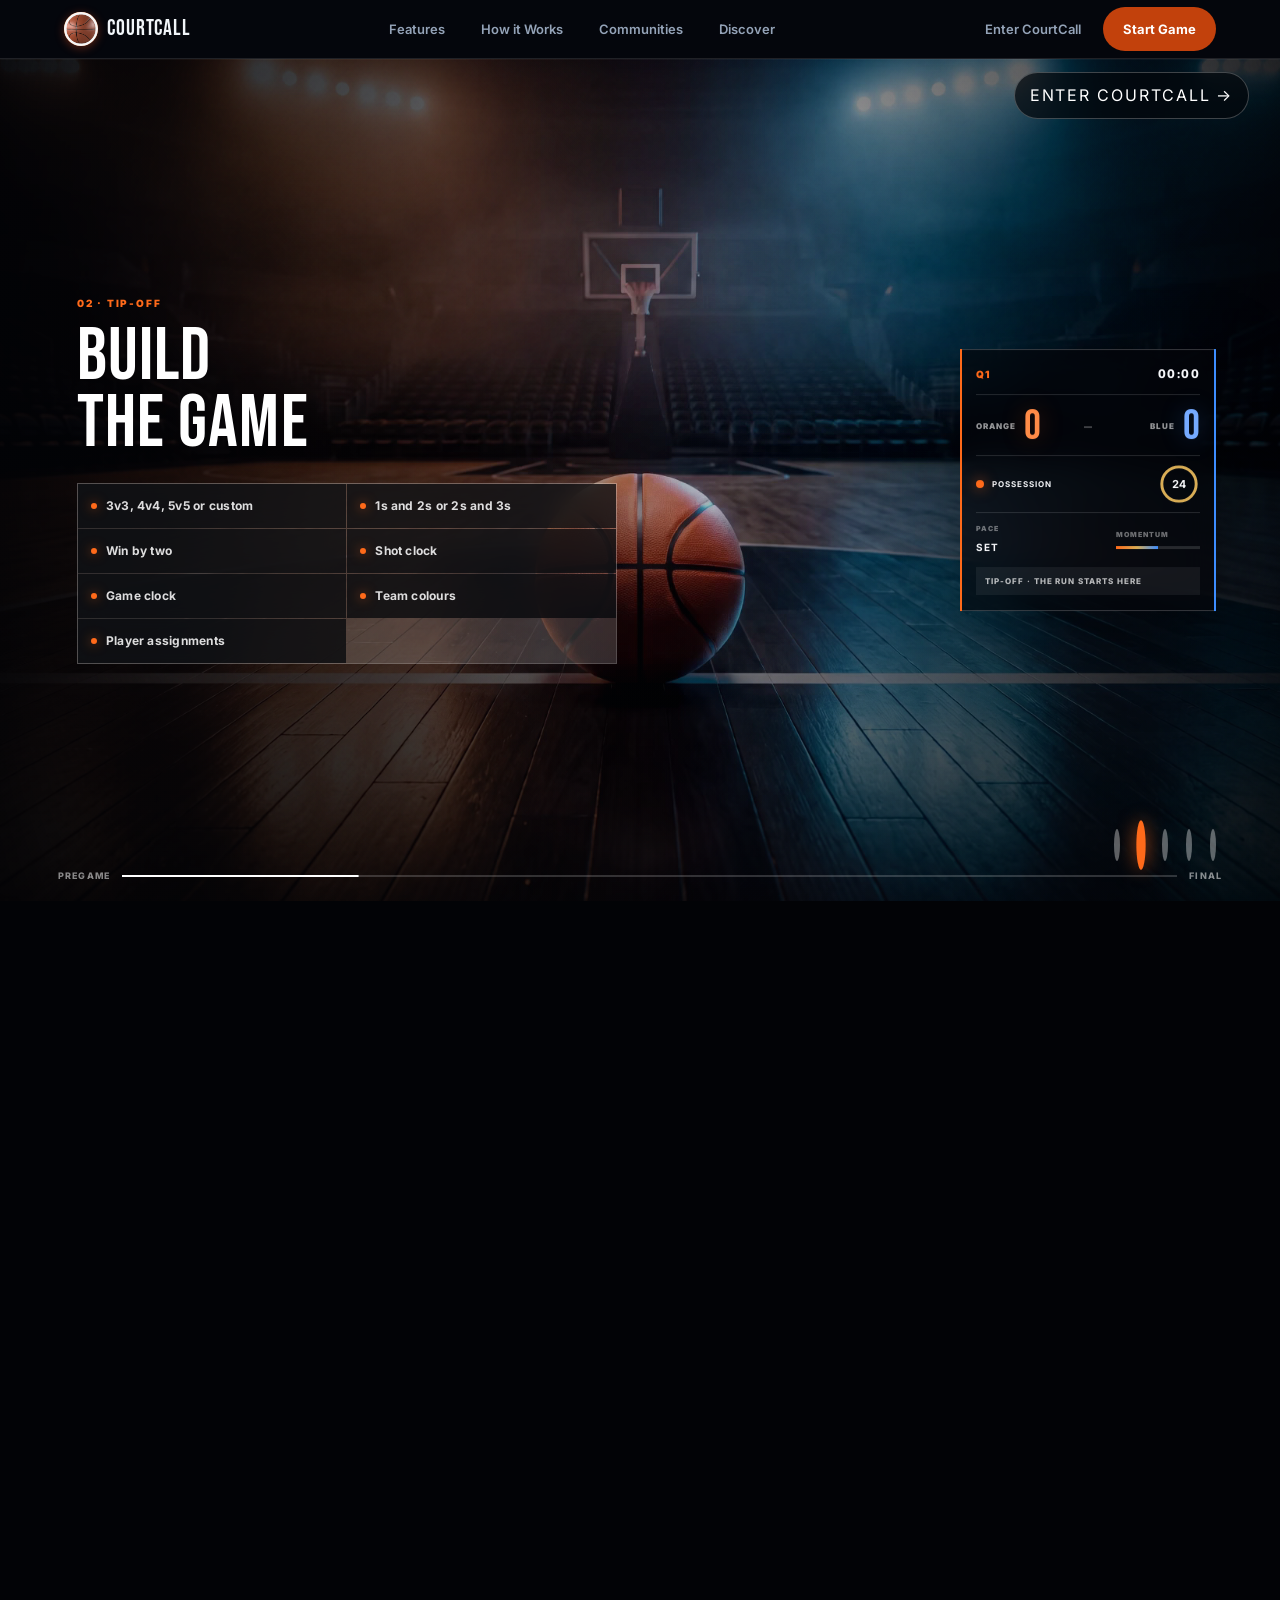
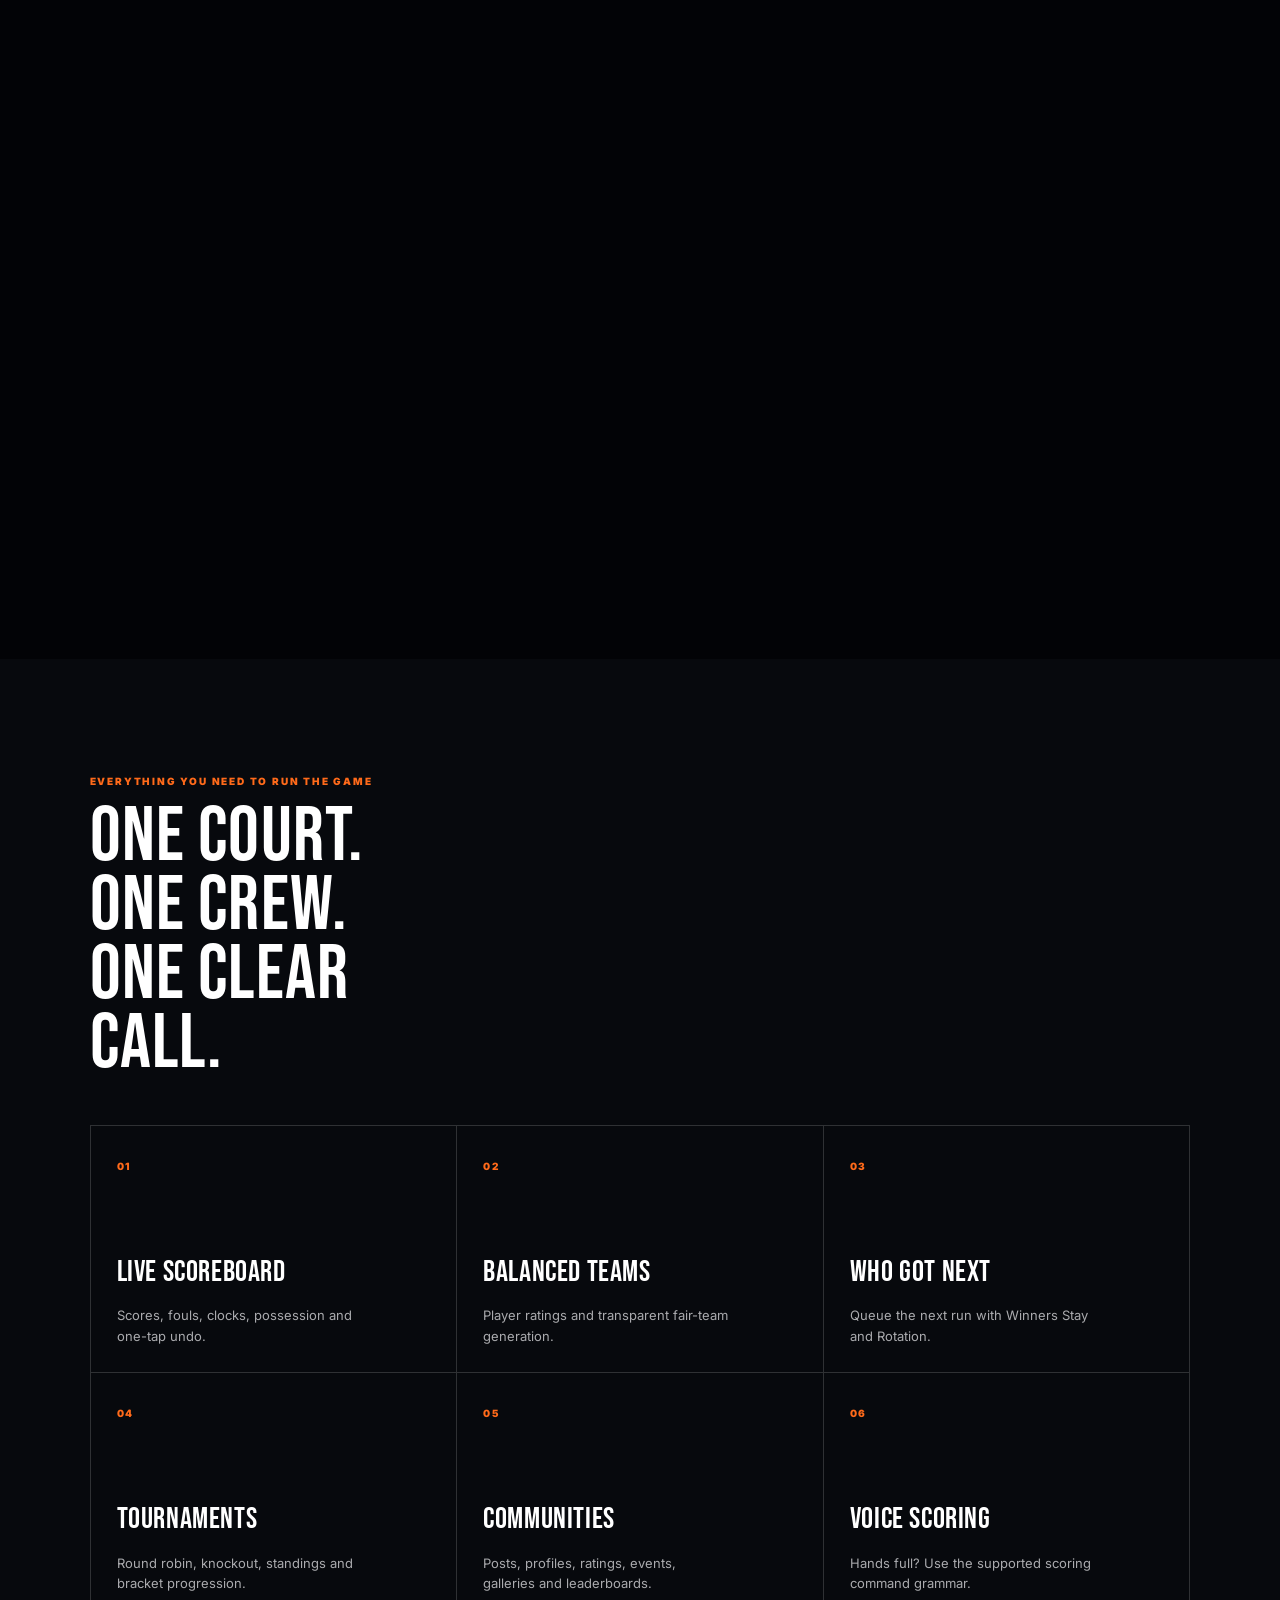
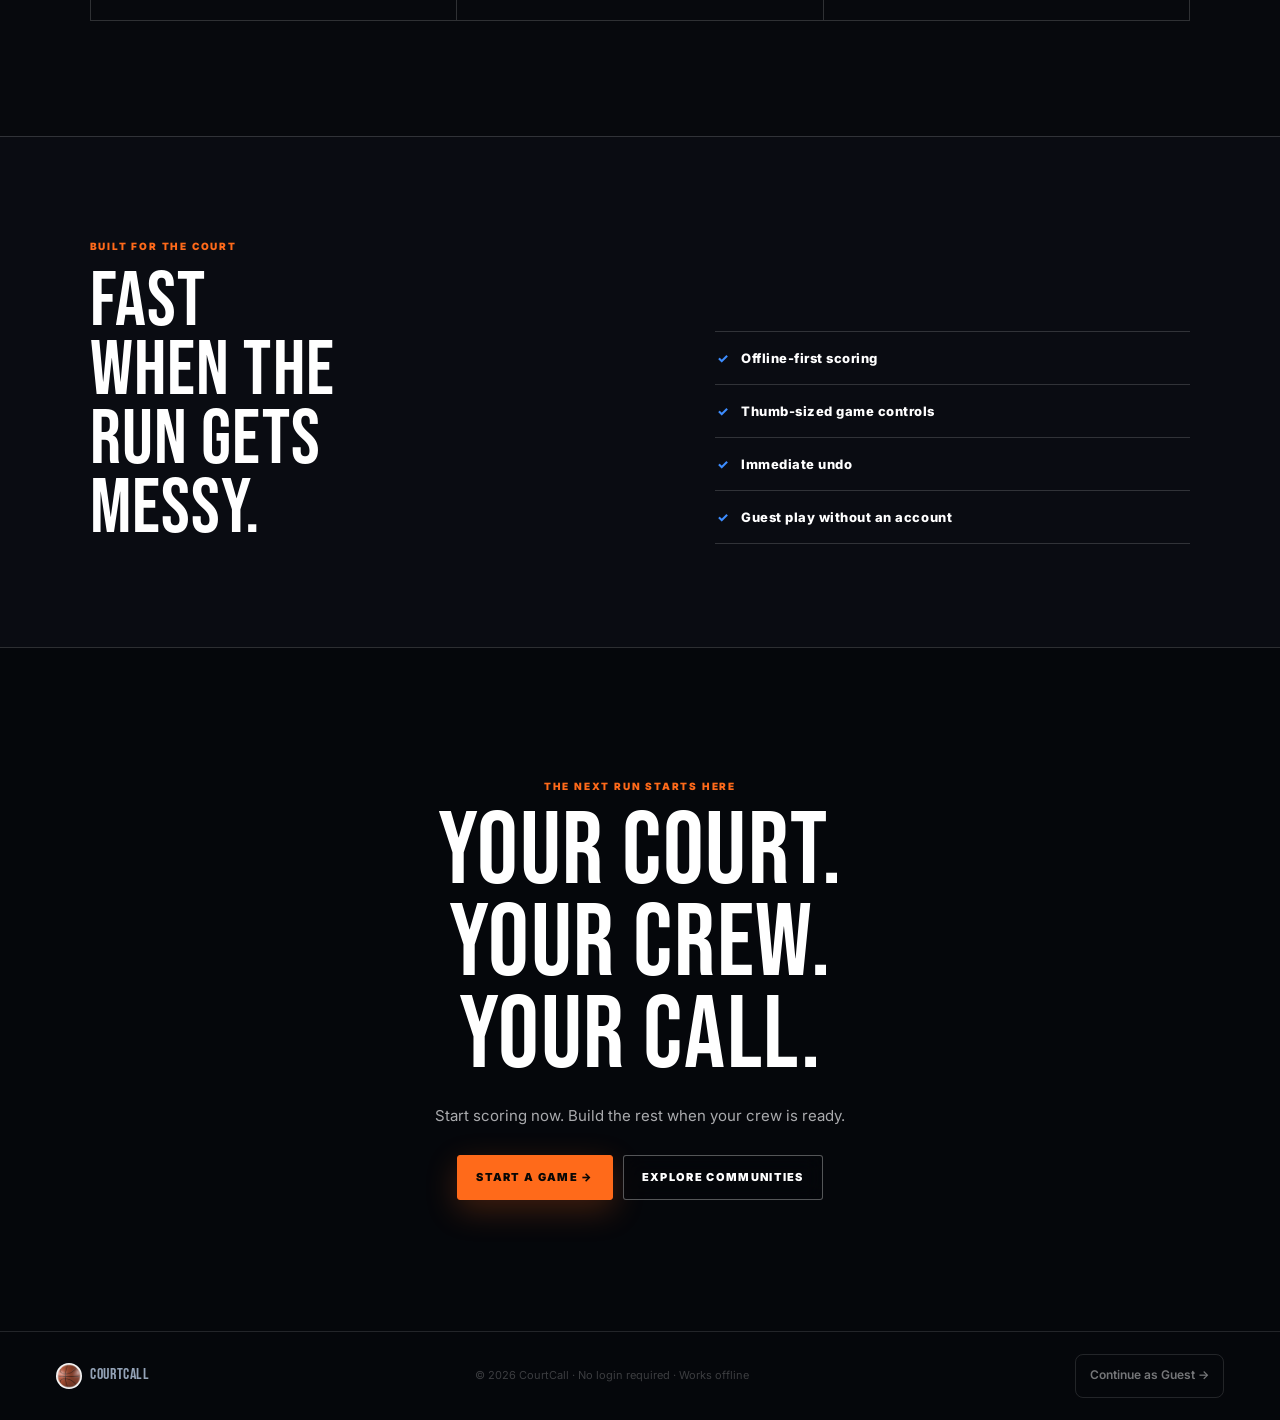
==== commit 3ca40bdb: "Complete CourtCall Phase 8 supporting product" ====
--- a/index.html
+++ b/index.html
@@ -1698,6 +1698,7 @@
 <link rel="stylesheet" href="./courtcall-cinematic.css?v=20260814b">
 <link rel="stylesheet" href="./courtcall-global-visual-system.css?v=20260814b">
 <link rel="stylesheet" href="./courtcall-tournaments.css">
+<link rel="stylesheet" href="./courtcall-supporting-product.css?v=20260822">
 </head>
 <body>
 <a class="skip-link" id="skip-link" href="#s-landing">Skip to content</a>
@@ -2626,56 +2627,58 @@
 <div id="s-world" class="screen">
   <div class="page-nav">
     <button class="btn-back" onclick="showScreen('hub')">← Hub</button>
-    <div class="page-title">Basketball World</div>
+    <h1 class="page-title">Basketball World</h1>
     <div style="width:60px"></div>
   </div>
   <div class="world-hero">
     <div class="world-emoji">🌍</div>
     <div class="world-title">Basketball World</div>
-    <div class="world-sub">Major leagues and basketball ecosystems</div>
+    <div class="world-sub">A curated directory of official basketball destinations</div>
   </div>
-  <div class="section-label">Major Leagues</div>
+  <div class="world-directory-note" role="note">
+    <strong>Official resources, not a live feed</strong>
+    CourtCall lists established basketball organisations here. Scores, schedules, news, and availability come from the linked third-party sites and require an internet connection.
+  </div>
+  <div class="section-label">Official destinations</div>
   <div class="league-grid">
     <div class="league-card">
       <div class="lc-logo">🏀</div>
       <div class="lc-name">NBA</div>
       <div class="lc-desc">National Basketball Association — the world's premier league</div>
-      <a class="league-link" href="https://www.nba.com" target="_blank" rel="noopener noreferrer">Visit Website ↗</a>
+      <a class="league-link" href="https://www.nba.com" target="_blank" rel="noopener noreferrer">Visit Official Site ↗</a>
     </div>
     <div class="league-card">
       <div class="lc-logo">⭐</div>
       <div class="lc-name">WNBA</div>
       <div class="lc-desc">Women's National Basketball Association</div>
-      <a class="league-link" href="https://www.wnba.com" target="_blank" rel="noopener noreferrer">Visit Website ↗</a>
+      <a class="league-link" href="https://www.wnba.com" target="_blank" rel="noopener noreferrer">Visit Official Site ↗</a>
     </div>
     <div class="league-card">
       <div class="lc-logo">🌐</div>
       <div class="lc-name">FIBA</div>
       <div class="lc-desc">International Basketball Federation — global governing body</div>
-      <a class="league-link" href="https://www.fiba.basketball" target="_blank" rel="noopener noreferrer">Visit Website ↗</a>
+      <a class="league-link" href="https://www.fiba.basketball" target="_blank" rel="noopener noreferrer">Visit Official Site ↗</a>
     </div>
     <div class="league-card">
       <div class="lc-logo">🏅</div>
       <div class="lc-name">EuroLeague</div>
       <div class="lc-desc">Europe's top club basketball competition</div>
-      <a class="league-link" href="https://www.euroleaguebasketball.net" target="_blank" rel="noopener noreferrer">Visit Website ↗</a>
+      <a class="league-link" href="https://www.euroleaguebasketball.net/euroleague" target="_blank" rel="noopener noreferrer">Visit Official Site ↗</a>
     </div>
     <div class="league-card">
       <div class="lc-logo">🎓</div>
       <div class="lc-name">NCAA</div>
       <div class="lc-desc">College basketball — March Madness and more</div>
-      <a class="league-link" href="https://www.ncaa.com/sports/basketball-men/d1" target="_blank" rel="noopener noreferrer">Visit Website ↗</a>
+      <a class="league-link" href="https://www.ncaa.com/sports/basketball-men/d1" target="_blank" rel="noopener noreferrer">Visit Official Site ↗</a>
     </div>
     <div class="league-card">
       <div class="lc-logo">3️⃣</div>
       <div class="lc-name">BIG3</div>
       <div class="lc-desc">Professional 3-on-3 basketball league</div>
-      <a class="league-link" href="https://big3.com" target="_blank" rel="noopener noreferrer">Visit Website ↗</a>
+      <a class="league-link" href="https://big3.com" target="_blank" rel="noopener noreferrer">Visit Official Site ↗</a>
     </div>
   </div>
-  <div class="section-label" style="margin-top:8px">Coming Soon</div>
-  <div class="world-placeholder"><div class="wp-text">📰 Today in Basketball — news feed coming soon</div></div>
-  <div class="world-placeholder" style="margin-bottom:40px"><div class="wp-text">📍 Local Pickup Runs near you — coming soon</div></div>
+  <p class="world-offline-note">The directory remains readable offline after CourtCall is installed; external destinations open only when a network connection is available.</p>
 </div>
 
 <!-- ══ COMMUNITIES ══ -->
@@ -2822,13 +2825,13 @@
 <div id="s-pulse" class="screen">
   <div class="page-nav">
     <button class="btn-back" onclick="showScreen('hub')">← Hub</button>
-    <div class="page-title">CourtCall Pulse</div>
+    <h1 class="page-title">CourtCall Pulse</h1>
     <div style="width:60px"></div>
   </div>
   <div class="pulse-hero">
     <div class="pulse-hero-icon">📡</div>
     <div class="pulse-hero-title">CourtCall Pulse</div>
-    <div class="pulse-hero-sub">Trusted basketball search shortcuts tailored to your location.</div>
+    <div class="pulse-hero-sub">Your saved CourtCall activity plus clearly labeled external search shortcuts.</div>
   </div>
   <!-- Location form -->
   <div class="pulse-loc-card">
@@ -2842,27 +2845,29 @@
     <div class="pulse-loc-grid full">
       <input id="pulse-court" class="pulse-inp" type="text" placeholder="Court name (optional)" aria-label="Court name, optional" maxlength="60" autocomplete="off">
     </div>
-    <button class="btn-pulse-save" onclick="savePulseLocation()">Save &amp; Refresh Feed</button>
+    <button class="btn-pulse-save" type="button" onclick="savePulseLocation()">Save Location &amp; Refresh</button>
   </div>
+  <div class="pulse-state" id="pulse-connection-state" role="status" aria-live="polite"></div>
   <!-- Category filters -->
-  <div class="pulse-filter-bar" id="pulse-filter-bar">
-    <button class="pf-chip on" data-cat="all" onclick="setPulseFilter('all')">All</button>
-    <button class="pf-chip" data-cat="basketball" onclick="setPulseFilter('basketball')">🏀 Basketball</button>
-    <button class="pf-chip" data-cat="local" onclick="setPulseFilter('local')">📍 Local Sports</button>
-    <button class="pf-chip" data-cat="tournament" onclick="setPulseFilter('tournament')">🏆 Tournaments</button>
-    <button class="pf-chip" data-cat="community" onclick="setPulseFilter('community')">🤝 Community</button>
-    <button class="pf-chip" data-cat="weather" onclick="setPulseFilter('weather')">⛅ Weather</button>
-    <button class="pf-chip" data-cat="national" onclick="setPulseFilter('national')">🌐 National Bball</button>
+  <div class="pulse-filter-bar" id="pulse-filter-bar" role="group" aria-label="Pulse categories">
+    <button class="pf-chip on" type="button" aria-pressed="true" data-cat="all" onclick="setPulseFilter('all')">All</button>
+    <button class="pf-chip" type="button" aria-pressed="false" data-cat="basketball" onclick="setPulseFilter('basketball')">🏀 Basketball</button>
+    <button class="pf-chip" type="button" aria-pressed="false" data-cat="local" onclick="setPulseFilter('local')">📍 Local Sports</button>
+    <button class="pf-chip" type="button" aria-pressed="false" data-cat="tournament" onclick="setPulseFilter('tournament')">🏆 Tournaments</button>
+    <button class="pf-chip" type="button" aria-pressed="false" data-cat="community" onclick="setPulseFilter('community')">🤝 Community</button>
+    <button class="pf-chip" type="button" aria-pressed="false" data-cat="weather" onclick="setPulseFilter('weather')">⛅ Weather</button>
+    <button class="pf-chip" type="button" aria-pressed="false" data-cat="national" onclick="setPulseFilter('national')">🌐 National Bball</button>
   </div>
   <!-- Live search links (location-aware) -->
   <div class="pulse-search-links" id="pulse-search-links">
-    <div class="psl-title">🔍 Search Live News</div>
+    <div class="psl-title">🔍 External live-search shortcuts</div>
+    <p class="pulse-search-note">These links open Google or Google News in a new tab. Results are third-party content, not a CourtCall news feed.</p>
     <div id="pulse-link-list"></div>
   </div>
   <!-- News feed -->
   <div class="pulse-feed" id="pulse-feed"></div>
   <!-- Disclaimer -->
-  <div class="pulse-disclaimer">Live news links open external search results. CourtCall does not verify third-party news.</div>
+  <div class="pulse-disclaimer">Local activity comes only from records already saved in CourtCall. CourtCall does not fetch, rank, or verify live news.</div>
 </div>
 
 <!-- ══ SETTINGS ══ -->
@@ -2960,6 +2965,10 @@
     <div class="hub-section-title" style="padding:8px 0">Data</div>
     <div class="settings-sec">
       <div class="setting-row no-click">
+        <div class="sr-icon">📶</div>
+        <div class="sr-info"><div class="sr-label">Network</div><div class="sr-sub" id="settings-network-status" aria-live="polite">Checking connection…</div></div>
+      </div>
+      <div class="setting-row no-click">
         <div class="sr-icon">☁️</div>
         <div class="sr-info"><div class="sr-label">Sync Status</div><div class="sr-sub" id="settings-sync-status" aria-live="polite">Saved on this device</div></div>
       </div>
@@ -2990,7 +2999,7 @@
     </div>
     <div class="hub-section-title" style="padding:8px 0">Help</div>
     <div class="settings-sec">
-      <button class="setting-row" type="button" onclick="showScreen('help-center')">
+      <button class="setting-row" type="button" onclick="openHelpCenter()">
         <div class="sr-icon">📖</div>
         <div class="sr-info"><div class="sr-label">Help Center</div><div class="sr-sub">Browse how-to guides and FAQs</div></div>
         <div style="color:var(--muted2)">›</div>
@@ -3005,7 +3014,7 @@
     <div class="settings-sec">
       <button class="setting-row" type="button" onclick="showScreen('analytics')" style="border-bottom:none">
         <div class="sr-icon">📊</div>
-        <div class="sr-info"><div class="sr-label">Analytics Dashboard</div><div class="sr-sub">App usage stats &amp; insights</div></div>
+        <div class="sr-info"><div class="sr-label">Analytics Dashboard</div><div class="sr-sub">Insights from saved CourtCall records</div></div>
         <div style="color:var(--muted2)">›</div>
       </button>
     </div>
@@ -3079,10 +3088,10 @@
 <div id="s-analytics" class="screen">
   <div class="page-nav">
     <button class="btn-back" onclick="showScreen('settings')">← Settings</button>
-    <div class="page-title">Analytics</div>
+    <h1 class="page-title">Analytics</h1>
     <div style="width:60px"></div>
   </div>
-  <div class="analytics-body" id="analytics-body"></div>
+  <div class="analytics-body" id="analytics-body" aria-live="polite"></div>
 </div>
 
 <!-- ══ POST-GAME OVERLAY ══ -->
@@ -3141,6 +3150,7 @@
 <script src="./courtcall-communities.js?v=20260821"></script>
 <script src="./courtcall-notifications.js"></script>
 <script src="./courtcall-cloud-state.js"></script>
+<script src="./courtcall-supporting-product.js?v=20260822"></script>
 <script>
 // ── Supabase ─────────────────────────────────────────────
 const SUPA_URL = 'https://jfeegcocynozbjpzbjae.supabase.co';
@@ -3586,6 +3596,16 @@
   showScreen(which);
 }
 function closeLegal(){showScreen(_legalReturnScreen||'profile');}
+let _helpCenterReturnScreen='settings';
+function openHelpCenter(){
+  const active=document.querySelector('.screen.active');
+  if(active&&active.id&&active.id!=='s-help-center')_helpCenterReturnScreen=active.id.replace(/^s-/,'');
+  showScreen('help-center');
+}
+function closeHelpCenter(){
+  const target=_helpCenterReturnScreen||(currentProfile?'settings':'landing');
+  showScreen(!currentProfile&&!_PUBLIC_SCREENS.has(target)?'landing':target);
+}
 
 // ── Hash routing ─────────────────────────────────────────
 // Maps each screen to a URL hash so browser back/forward, refresh, and
@@ -3593,7 +3613,7 @@
 let _settingHash=false;
 // Screens that should NOT be deep-linked/restored from a cold URL because
 // they need live state or an auth identity we can't assume on first load.
-const _PUBLIC_SCREENS=new Set(['landing','profile','onboarding','privacy','terms','communities','world']);
+const _PUBLIC_SCREENS=new Set(['landing','profile','onboarding','privacy','terms','communities','world','help-center']);
 function _validScreen(name){return !!document.getElementById('s-'+name);}
 function _screenToHash(name){
   if(name==='comm-detail'&&activeCommunityId)return `#/community/${encodeURIComponent(activeCommunityId)}`;
@@ -3692,6 +3712,7 @@
   focusTarget.setAttribute('data-cc-route-focus','');
   const routeName=ROUTE_LABELS[name]||(focusTarget.textContent||name).replace(/\s+/g,' ').trim();
   requestAnimationFrame(()=>{
+    window.scrollTo(0,0);
     activeScreen.scrollTop=0;
     try{focusTarget.focus({preventScroll:true})}catch{focusTarget.focus()}
     announcer.textContent='';
@@ -6807,6 +6828,8 @@
   volume.value=String(Math.max(0,Math.min(100,Number(s.soundVolume)||0)));
   updateVolumePreview(volume.value);updateSoundVolumeAvailability(s);
   document.getElementById('settings-sync-status').textContent=CourtCallCloudState.syncCopy(currentSyncState);
+  const networkStatus=document.getElementById('settings-network-status');
+  if(networkStatus)networkStatus.textContent=navigator.onLine?'Online · external links and cloud sync are available':'Offline · local scoring, history, Help, and saved directories remain available';
   document.getElementById('settings-last-sync').textContent=formatSettingTime(localStorage.getItem(K.lastSync),'No successful cloud sync yet');
   document.getElementById('settings-last-backup').textContent=formatSettingTime(localStorage.getItem(K.lastBackup),'No backup exported yet');
   applyUserPreferences(s);
@@ -6998,66 +7021,44 @@
 function renderAnalytics(){
   const body=document.getElementById('analytics-body');
   if(!body)return;
-  const s=getAppStats();
-  const games=getCol(K.matches).length;
-  const tourneys=getCol(K.tournaments).length;
-  const comms=getComms().length;
-  const players=getAllCPlayers().length;
-  const dur=fmtLiveDur(s.appLaunchDate);
-  const lastVisit=s.lastVisitAt?new Date(s.lastVisitAt).toLocaleString():'—';
-
-  function card(icon,val,lbl,sub='',extra=''){
-    return`<div class="an-card${extra}"><div class="an-card-icon">${icon}</div><div class="an-card-val">${val}</div><div class="an-card-lbl">${lbl}</div>${sub?`<div class="an-card-sub">${sub}</div>`:''}</div>`;
-  }
-  function group(title,inner){
-    return`<div><div class="an-group-title">${title}</div><div class="an-cards">${inner}</div></div>`;
-  }
-
-  const appBlock=group('App',[
-    `<div class="an-card an-card-full"><div class="an-card-icon" style="font-size:28px">⏱</div><div class="an-card-main"><div class="an-card-val hi">${dur||'—'}</div><div class="an-card-lbl">Live Duration</div><div class="an-card-sub">Since first launch</div></div></div>`,
-    card('👁',s.totalVisits||0,'Total Visits','App opens'),
-    `<div class="an-card"><div class="an-card-icon">🕐</div><div class="an-card-lbl">Last Visit</div><div class="an-card-small-val">${lastVisit}</div></div>`,
-  ].join(''));
-
-  const gameBlock=group('Gameplay',[
-    card('🏀',s.gamesStarted||0,'Games Scored',(s.gamesCompleted||0)+' completed'),
-    card('💾',s.matchesSaved||0,'Matches Saved'),
-    card('🎤',s.voiceCommandsUsed||0,'Voice Commands'),
-    card('🏆',s.tournamentsCreated||0,'Tournaments'),
-  ].join(''));
-
-  const usersBlock=group('Users & Growth',[
-    card('👤',s.profilesCreated||0,'Profiles Created'),
-    card('👻',s.guestSessions||0,'Guest Sessions'),
-    card('🧍',players,'Players Added'),
-    card('🌍',comms,'Communities'),
-  ].join(''));
-
-  body.innerHTML=`
-    ${appBlock}
-    ${gameBlock}
-    ${usersBlock}
-    <div class="an-actions">
-      <button class="btn-an-export" onclick="exportAnalytics()">⬇ Export JSON</button>
-      <button class="btn-an-reset" onclick="resetAnalytics()">🗑 Reset Stats</button>
-    </div>
-    <div class="an-note">Local stats are stored on this device only.<br>For real global analytics, connect a backend service.</div>
-  `;
+  const analytics=buildSupportingAnalytics();
+  const g=analytics.games,t=analytics.tournaments,c=analytics.communities,u=analytics.usage;
+  const metric=(icon,value,label,sub='')=>`<div class="an-card"><div class="an-card-icon" aria-hidden="true">${icon}</div><div class="an-card-val">${escHtml(value)}</div><div class="an-card-lbl">${escHtml(label)}</div>${sub?`<div class="an-card-sub">${escHtml(sub)}</div>`:''}</div>`;
+  const section=(title,copy,content)=>`<section class="an-section"><div class="an-section-head"><h2 class="an-section-title">${escHtml(title)}</h2>${copy?`<p class="an-section-copy">${escHtml(copy)}</p>`:''}</div>${content}</section>`;
+  const signed=value=>`${value>0?'+':''}${value}`;
+  const teamTable=analytics.teams.length?`<div class="an-table-wrap" tabindex="0" aria-label="Team performance table, horizontally scrollable"><table class="an-table"><thead><tr><th scope="col">Team</th><th scope="col">GP</th><th scope="col">W</th><th scope="col">L</th><th scope="col">D</th><th scope="col">PF</th><th scope="col">PA</th><th scope="col">Diff</th><th scope="col">Win%</th></tr></thead><tbody>${analytics.teams.map((team,index)=>`<tr><td><span class="an-rank">${index+1}</span>${escHtml(team.name)}</td><td>${team.played}</td><td>${team.wins}</td><td>${team.losses}</td><td>${team.draws}</td><td>${team.pointsFor}</td><td>${team.pointsAgainst}</td><td>${signed(team.differential)}</td><td>${team.winRate}%</td></tr>`).join('')}</tbody></table></div>`:'<div class="an-empty">No team record yet. Completed or tied games will appear here.</div>';
+  const playerTable=analytics.players.length?`<div class="an-table-wrap" tabindex="0" aria-label="Player performance table, horizontally scrollable"><table class="an-table"><thead><tr><th scope="col">Player</th><th scope="col">GP</th><th scope="col">PTS</th><th scope="col">AVG</th><th scope="col">W</th><th scope="col">L</th><th scope="col">D</th><th scope="col">Win%</th></tr></thead><tbody>${analytics.players.map((player,index)=>`<tr><td><span class="an-rank">${index+1}</span>${escHtml(player.name)}</td><td>${player.games}</td><td>${player.points}</td><td>${Number(player.averagePoints||0).toFixed(1)}</td><td>${player.wins}</td><td>${player.losses}</td><td>${player.draws}</td><td>${player.winRate}%</td></tr>`).join('')}</tbody></table></div>`:'<div class="an-empty">No player box scores yet. Start a game with player lineups to build this table.</div>';
+  const formatSummary=g.formats.length?g.formats.map(item=>`${item.label}: ${item.count}`).join(' · '):'No saved formats yet';
+  body.innerHTML=[
+    section('Saved game record','Derived from Match History; cancelled and no-contest games never count as wins or losses.',`<div class="an-cards">${metric('🏀',g.saved,'Saved games',`${g.competitive} competitive`)}${metric('📈',g.averageCombinedPoints.toFixed(1),'Avg combined points',formatSummary)}${metric('🤏',g.closeGames,'Close games','Final margin of 2 or less')}${metric('↔️',g.averageMargin.toFixed(1),'Average margin',`${g.ties} ties · ${g.cancelled+g.noContests} non-results`)}</div>`),
+    section('Team performance','Teams are grouped by case-insensitive saved team name. This is separate from the Home-side career summary in History.',teamTable),
+    section('Player performance','Only saved competitive games that contain player lineups contribute to these numbers.',playerTable),
+    section('Tournaments & communities','Read-only totals from existing local records; this screen does not change brackets, memberships, or permissions.',`<div class="an-cards">${metric('🏆',t.total,'Tournaments',`${t.active} active · ${t.completed} complete`)}${metric('✅',`${t.playedFixtures}/${t.totalFixtures}`,'Fixtures recorded')}${metric('🏘️',c.total,'Communities',`${c.players} roster players`)}${metric('📣',c.posts+c.events,'Community activity',`${c.posts} posts · ${c.events} events`)}</div>`),
+    section('Device usage','Optional counters for this browser only. Resetting these does not delete matches or product data.',`<div class="an-cards">${metric('👁',u.totalVisits||0,'App opens')}${metric('🎮',u.gamesStarted||0,'Games started')}${metric('🎤',u.voiceCommandsUsed||0,'Voice commands')}${metric('⏱️',fmtLiveDur(u.appLaunchDate)||'—','Time since first use')}</div>`),
+    `<div class="an-actions"><button class="btn-an-export" type="button" onclick="exportAnalytics()">⬇ Export analytics JSON</button><button class="btn-an-reset" type="button" onclick="resetAnalytics()">Reset usage counters</button></div>`,
+    '<p class="an-note">All insights on this screen are calculated locally from records already available to CourtCall. Missing data stays empty; CourtCall does not estimate or invent performance.</p>'
+  ].join('');
+}
+function buildSupportingAnalytics(){
+  return CourtCallSupportingProduct.buildAnalytics({
+    matches:getCol(K.matches),tournaments:getCol(K.tournaments),communities:getComms(),
+    communityPlayers:getAllCPlayers(),communityPosts:getAllPosts(),communityEvents:getAllEvents(),usage:getAppStats()
+  },{core:CourtCallCore});
 }
 function exportAnalytics(){
-  const s=getAppStats();
-  const blob=new Blob([JSON.stringify(s,null,2)],{type:'application/json'});
+  const payload={metadata:{appName:'CourtCall',type:'supporting-product-analytics',generatedAt:new Date().toISOString()},analytics:buildSupportingAnalytics()};
+  const blob=new Blob([JSON.stringify(payload,null,2)],{type:'application/json'});
   const a=document.createElement('a');
   a.href=URL.createObjectURL(blob);
-  a.download='courtcall_analytics.json';
+  a.download=`courtcall-analytics-${new Date().toISOString().slice(0,10)}.json`;
   a.click();
-  URL.revokeObjectURL(a.href);
+  setTimeout(()=>URL.revokeObjectURL(a.href),0);
 }
 async function resetAnalytics(){
-  if(!await uiConfirm('Reset all analytics stats? This cannot be undone.'))return;
+  if(!await uiConfirm('Reset device-only usage counters? Saved games, player records, tournaments, and communities will not be changed.'))return;
   localStorage.removeItem(STATS_KEY);
   trackEvent('app_opened');
-  showToast('Analytics reset');
+  showToast('Usage counters reset');
   renderAnalytics();
 }
 /* ════════════════════════════════════════════════════════
@@ -10311,29 +10312,7 @@
 const CAT_LABEL={basketball:'Basketball',local:'Local Sports',tournament:'Tournaments',community:'Community',weather:'Weather',national:'National Bball'};
 
 function buildNewsQueries(loc){
-  const country=loc.country||'India';
-  const state=loc.state||'';
-  const city=loc.city||state||country;
-  const court=loc.court||'';
-  const queries=[];
-  // Basketball-specific
-  queries.push({label:`🏀 ${city} basketball news`,url:`https://news.google.com/search?q=${encodeURIComponent(city+' basketball')}&hl=en`,cat:'basketball'});
-  if(state)queries.push({label:`🏀 ${state} basketball`,url:`https://news.google.com/search?q=${encodeURIComponent(state+' basketball news')}&hl=en`,cat:'basketball'});
-  // Local sports
-  queries.push({label:`📍 ${city} local sports`,url:`https://news.google.com/search?q=${encodeURIComponent(city+' sports news')}&hl=en`,cat:'local'});
-  // Tournament
-  queries.push({label:`🏆 ${city} basketball tournament`,url:`https://news.google.com/search?q=${encodeURIComponent(city+' basketball tournament')}&hl=en`,cat:'tournament'});
-  if(state)queries.push({label:`🏆 ${state} sports tournament`,url:`https://news.google.com/search?q=${encodeURIComponent(state+' sports tournament')}&hl=en`,cat:'tournament'});
-  // Community
-  queries.push({label:`🤝 ${city} community sports events`,url:`https://news.google.com/search?q=${encodeURIComponent(city+' community sports event')}&hl=en`,cat:'community'});
-  // Weather
-  queries.push({label:`⛅ ${city} weekend weather`,url:`https://www.google.com/search?q=${encodeURIComponent('weather '+city+' weekend')}&hl=en`,cat:'weather'});
-  // National
-  queries.push({label:`🌐 ${country} basketball news`,url:`https://news.google.com/search?q=${encodeURIComponent(country+' basketball news')}&hl=en`,cat:'national'});
-  queries.push({label:`🌐 India basketball federation`,url:`https://news.google.com/search?q=${encodeURIComponent('Basketball Federation India news')}&hl=en`,cat:'national'});
-  // Court-specific
-  if(court)queries.push({label:`📍 "${court}" court updates`,url:`https://www.google.com/search?q=${encodeURIComponent(court+' basketball court '+city)}&hl=en`,cat:'local'});
-  return queries;
+  return CourtCallSupportingProduct.buildSearchQueries(loc);
 }
 
 function loadPulseLocation(){
@@ -10371,6 +10350,11 @@
   document.getElementById('pulse-city').value=loc.city||'';
   document.getElementById('pulse-area').value=loc.area||'';
   document.getElementById('pulse-court').value=loc.court||'';
+  const status=document.getElementById('pulse-connection-state');
+  if(status){
+    status.dataset.offline=String(!navigator.onLine);
+    status.textContent=navigator.onLine?'Online · external search shortcuts can open in a new tab. Local activity below is read from this device.':'Offline · saved CourtCall activity remains available. External search shortcuts need a connection.';
+  }
   // Render search links
   renderPulseLinks(loc);
   // Render feed
@@ -10382,25 +10366,27 @@
   const filtered=pulseFilter==='all'?queries:queries.filter(q=>q.cat===pulseFilter);
   const list=document.getElementById('pulse-link-list');
   if(!filtered.length){list.innerHTML='<div style="font-size:12px;color:var(--muted2);padding:4px 0">No search links for this filter.</div>';return}
-  list.innerHTML=filtered.map(q=>`<a class="psl-link" href="${escHtml(q.url)}" target="_blank" rel="noopener noreferrer">${escHtml(q.label)}<span class="psl-arrow">↗</span></a>`).join('');
+  list.innerHTML=filtered.map(q=>`<a class="psl-link" href="${escAttr(q.url)}" target="_blank" rel="noopener noreferrer">${escHtml(q.label)}<span class="psl-arrow" aria-hidden="true">↗</span><span class="cc-sr-only"> opens external search in a new tab</span></a>`).join('');
 }
 
 function renderPulseFeed(){
   const loc=loadPulseLocation();
   const feed=document.getElementById('pulse-feed');
-  if(!_isDevMode()){
-    feed.innerHTML='<div class="pulse-empty"><span style="font-size:36px">🔎</span><strong>Live search shortcuts</strong><span>CourtCall does not present unsourced stories as news. Use the trusted external links above to check current basketball, tournament, weather, and local-sports information.</span></div>';
-    renderPulseLinks(loc);return;
-  }
-  const cards=pulseFilter==='all'?PULSE_DEMO_CARDS:PULSE_DEMO_CARDS.filter(c=>c.cat===pulseFilter);
-  if(!cards.length){feed.innerHTML='<div class="pulse-empty"><span style="font-size:36px">📭</span><span>No updates for this category yet.</span></div>';return}
-  const city=loc.city||'your city';
-  // Personalise summary hint for first basketball card with user's city
-  feed.innerHTML='<div class="pulse-demo-banner">Demo content — these are sample stories and not real events or news.</div>'+cards.map(card=>{
+  const activity=CourtCallSupportingProduct.buildLocalActivity({matches:getCol(K.matches),tournaments:getCol(K.tournaments),communityPosts:getAllPosts(),communityEvents:getAllEvents()},{core:CourtCallCore});
+  const local=pulseFilter==='all'?activity:activity.filter(item=>item.category===pulseFilter);
+  let html='<div class="pulse-feed-title">Local CourtCall activity <span>Saved records only</span></div>';
+  if(local.length){
+    html+=local.map(item=>`<article class="pulse-card local-activity"><div class="pulse-card-top"><span class="pc-cat${CAT_CLASS[item.category]?' '+CAT_CLASS[item.category]:''}">${escHtml(CAT_LABEL[item.category]||item.category)}</span><span class="pc-demo">Local record</span></div><h2 class="pulse-headline">${escHtml(item.title)}</h2><p class="pulse-summary">${escHtml(item.summary)}</p><div class="pulse-meta"><span class="pm-source">${escHtml(item.label)}</span><span class="pm-time">${escHtml(formatPulseActivityTime(item.occurredAt))}</span></div><button class="pulse-link-btn" type="button" onclick="openPulseActivity(${jsArg(item.route)})">Open in CourtCall →</button></article>`).join('');
+  }else{
+    html+='<div class="pulse-empty"><span style="font-size:32px" aria-hidden="true">📭</span><strong>No matching local activity</strong><span>Play a game or save a tournament, community post, or event to populate this category.</span></div>';
+  }
+  if(_isDevMode()){
+    const cards=pulseFilter==='all'?PULSE_DEMO_CARDS:PULSE_DEMO_CARDS.filter(c=>c.cat===pulseFilter);
+    const city=loc.city||'your city';
+    html+='<div class="pulse-feed-title">Sample layout <span>Developer mode</span></div><div class="pulse-demo-banner">Demo content — these are sample stories, not real events or news.</div>'+cards.map(card=>{
     const catCls=CAT_CLASS[card.cat]||'';
     const catLbl=CAT_LABEL[card.cat]||card.cat;
     const summary=card.cat==='basketball'&&card.id==='d1'?card.summary.replace('Courts across the city',`Courts across ${escHtml(city)}`):escHtml(card.summary);
-    // Search link for this card
     const searchUrl=`https://news.google.com/search?q=${encodeURIComponent(card.headline+' '+city)}&hl=en`;
     return`<div class="pulse-card">
   <div class="pulse-card-top"><span class="pc-cat${catCls?' '+catCls:''}">${escHtml(catLbl)}</span><span class="pc-demo">Demo</span></div>
@@ -10409,21 +10395,22 @@
   <div class="pulse-meta"><span class="pm-source">${escHtml(card.source)}</span><span class="pm-time">${escHtml(card.time)}</span></div>
   <a class="pulse-link-btn" href="${searchUrl}" target="_blank" rel="noopener noreferrer">Search this sample topic ↗</a>
 </div>`;
-  }).join('');
-  // Also refresh links
+    }).join('');
+  }
+  feed.innerHTML=html;
   renderPulseLinks(loc);
 }
-
-/* Production API integration points (replace demo cards with real data):
-   - NewsAPI: https://newsapi.org — requires API key in header
-   - GNews: https://gnews.io — free tier with key
-   - Bing News Search: Azure Cognitive Services — key required
-   - SerpAPI: https://serpapi.com — Google News results with key
-   - Google Custom Search JSON API: https://developers.google.com/custom-search
-   Example (NewsAPI):
-   fetch(`https://newsapi.org/v2/everything?q=${encodeURIComponent(city+' basketball')}&apiKey=YOUR_KEY`)
-     .then(r=>r.json()).then(data=>renderRealCards(data.articles))
-*/
+function formatPulseActivityTime(value){
+  if(!value)return'Saved locally';
+  const date=new Date(value);if(Number.isNaN(date.getTime()))return String(value);
+  return date.toLocaleDateString(undefined,{year:'numeric',month:'short',day:'numeric'});
+}
+function openPulseActivity(route){
+  const [name,id]=String(route||'').split('/');
+  if(name==='community'&&id){openCommunity(id);return}
+  if(name==='tournament'&&id){activeTournId=id;showScreen('tourn-detail');return}
+  showScreen(_validScreen(name)?name:'hub');
+}
 function escHtml(s){return String(s).replace(/[&<>"']/g,m=>({'&':'&amp;','<':'&lt;','>':'&gt;','"':'&quot;',"'":'&#39;'}[m]))}
 function escAttr(s){return String(s).replace(/[&<>"']/g,m=>({'&':'&amp;','<':'&lt;','>':'&gt;','"':'&quot;',"'":'&#39;'}[m]))}
 function safeCssColor(value){const color=String(value||'');return /^#[0-9a-f]{3,8}$/i.test(color)?color:'var(--muted2)'}
@@ -10501,6 +10488,8 @@
   if(offline)setSyncState(CourtCallCloudState.SYNC.OFFLINE_SAVED);
   else retryCloudSync();
   if(document.getElementById('s-communities')?.classList.contains('active'))renderCommunities();
+  if(document.getElementById('s-pulse')?.classList.contains('active'))renderPulse();
+  if(document.getElementById('s-settings')?.classList.contains('active'))renderSettings();
 }
 window.addEventListener('online',_updateOnlineStatus);
 window.addEventListener('offline',_updateOnlineStatus);
@@ -10636,8 +10625,8 @@
 const COURTCALL_HELP_KB=[
   {id:'getting-started',title:'Getting Started with CourtCall',category:'Getting Started',
     keywords:['start','begin','what is courtcall','courtcall','offline','login','account','new user','first time','how to use','intro','sign up','no account','no login'],
-    shortAnswer:'CourtCall lets you score pickup games, build balanced teams, manage tournaments, create communities, and save match history — no login needed, fully offline.',
-    steps:['Open CourtCall — no sign-up required.','Tap Start Quick Game to score immediately.','Use Team Builder to split players into fair teams.','Use Tournament for round-robin or knockout fixtures.','Use Communities for your crew: feed, players, gallery, and events.'],
+    shortAnswer:'CourtCall lets you score pickup games, build balanced teams, manage tournaments, create communities, and save match history. Guest mode works locally; signed-in accounts can also sync supported data.',
+    steps:['Open CourtCall and continue as a guest or sign in.','Tap Start Quick Game to score immediately.','Use Team Builder to split players into fair teams.','Use Tournament for round-robin or knockout fixtures.','Use Communities for your crew: feed, players, gallery, events, and leaderboards.'],
     relatedFeatures:['Quick Game','Team Builder','Tournament','Communities']},
   {id:'quick-game',title:'How to Start a Quick Game',category:'Quick Game',
     keywords:['quick game','start game','new game','score game','3v3','4v4','5v5','game type','win score','team name','begin game','play game','setup game'],
@@ -10689,6 +10678,11 @@
     shortAnswer:'Match history is saved automatically when a game ends. Browse it in the History tab.',
     steps:['Tap 📋 History in the bottom navigation.','See all completed games in reverse order.','Tap a match to view the full score and event log.','If a game is paused mid-session, tap Resume on the Hub to continue.'],
     relatedFeatures:['Quick Game','Tournament']},
+  {id:'analytics',title:'Understanding Analytics',category:'Analytics',
+    keywords:['analytics','dashboard','insights','team record','player performance','average margin','close games','usage counters','statistics','stats dashboard'],
+    shortAnswer:'Analytics calculates team, player, tournament, and community summaries from records already saved in CourtCall.',
+    steps:['Open Settings → Analytics Dashboard.','Saved game metrics use Match History and exclude cancelled or no-contest games from win/loss records.','Team rows are grouped by saved team name.','Player rows appear only when saved games contain player lineups.','Reset usage counters clears browser usage counters only; it does not delete product data.'],
+    relatedFeatures:['Match History','Tournament','Communities']},
   {id:'tournament',title:'How to Create a Tournament',category:'Tournament',
     keywords:['tournament','bracket','fixture','round robin','knockout','standings','create tournament','single elimination','generate fixtures','schedule','tournament result'],
     shortAnswer:'Create a tournament from More → Tournament. Add teams and choose Round Robin or Knockout format.',
@@ -10697,7 +10691,7 @@
   {id:'communities',title:'How to Create a Community',category:'Communities',
     keywords:['community','create community','join community','public','private','admin','contributor','member','role','community settings','my community'],
     shortAnswer:'Communities are spaces for your crew. Create one from More → Communities.',
-    steps:['Tap More → Communities.','Tap Create Community.','Enter name, city, court name, and description.','Choose Public or Private visibility.','Enable Join Approval to review new member requests.','Tap Create — you become the admin.','Share the community name so others can find and join.'],
+    steps:['Tap More → Communities.','Tap Create Community.','Enter a name and the available location, run, and description details.','Choose Public, Private, or Hidden visibility.','For a public community, choose open join or admin approval.','Tap Create — you become the owner/admin.','Use the generated invite code when the community is not publicly discoverable.'],
     relatedFeatures:['Community Feed','Community Players','Community Gallery','Community Events']},
   {id:'community-feed',title:'Community Feed and Posts',category:'Community Feed',
     keywords:['post','feed','announce','community post','comment','react','emoji','pin post','delete post','who can post','announcement','game recap'],
@@ -10722,12 +10716,12 @@
   {id:'pulse',title:'CourtCall Pulse',category:'CourtCall Pulse',
     keywords:['pulse','courtcall pulse','news','local news','basketball news','sports news','location news','search links','pulse screen'],
     shortAnswer:'Pulse shows basketball and sports search links tailored to your location.',
-    steps:['Tap More → Pulse.','Allow location access for local news links.','Tap a category: Basketball, Local Sports, Tournament, Community, Weather, or National.','Tap a link to open live search results in your browser.','Pulse generates smart search links — it does not fetch live data directly.'],
+    steps:['Tap More → Pulse.','Enter and save the location fields you want used in search shortcuts. CourtCall does not request device location.','Tap a category: Basketball, Local Sports, Tournament, Community, Weather, or National.','Review local activity derived from saved CourtCall records.','Tap an external shortcut to open live search results in a new tab. Pulse does not fetch or present a live news feed.'],
     relatedFeatures:['Basketball World']},
   {id:'basketball-world',title:'Basketball World',category:'Basketball World',
     keywords:['basketball world','world','nba','global basketball','leagues','international basketball','world screen'],
-    shortAnswer:'Basketball World provides global basketball info and links. Tap More → Basketball World.',
-    steps:['Tap More → Basketball World.','Browse global basketball links and content.'],
+    shortAnswer:'Basketball World is a curated directory of official basketball destinations. It does not display live scores or a news feed.',
+    steps:['Tap More → Basketball World.','Browse the official league and governing-body directory.','External destinations require an internet connection and open in a new tab.'],
     relatedFeatures:['CourtCall Pulse']},
   {id:'settings',title:'App Settings',category:'Settings',
     keywords:['settings','preferences','defaults','sound','volume','vibration','theme','light mode','dark mode','reduced motion','preferred court','sync status','backup status','default win score','default game type','team colours','switch profile','app settings','where settings'],
@@ -10736,13 +10730,13 @@
     relatedFeatures:['Backup / Export','Feedback']},
   {id:'backup-export',title:'Exporting and Backing Up Data',category:'Backup / Export',
     keywords:['backup','export','import','save data','restore','json','data file','download data','transfer data','data backup','export data','import data','data loss','local storage','cloud'],
-    shortAnswer:"Data is stored locally by default. When you sign in, it syncs to the cloud so you can access it across devices. Export regularly using Settings → Export Data.",
-    steps:['Go to Settings → Data → Export Data.','A JSON file is downloaded with all your data.','To restore: Settings → Data → Import Data → select the JSON file.','Data lives in your browser localStorage — not in the cloud.','Use Clear All Data only as a last resort (irreversible).'],
+    shortAnswer:"CourtCall keeps a local copy of app data. Signed-in users may also sync supported records after consent. Export regularly using Settings → Export Data.",
+    steps:['Go to Settings → Data → Export Data.','A credential-free JSON backup is downloaded.','To restore: Settings → Data → Import Data → select the JSON file.','Import replaces only the local sections included in that backup; it does not automatically overwrite cloud data.','Use Clear All Data only after exporting anything you may need.'],
     relatedFeatures:['Settings']},
   {id:'feedback',title:'Sending Feedback or Reporting a Bug',category:'Feedback',
     keywords:['feedback','bug','report bug','suggest','feature request','problem','issue','contact','email','send feedback','report problem','bug report'],
     shortAnswer:'Use Settings → Send Feedback, or email vadi.s23@gmail.com.',
-    steps:['Go to Settings → Send Feedback.','Choose type: Bug Report, Feature Request, or General Feedback.','Describe what happened and which screen you were on.','Tap Submit.','Or email vadi.s23@gmail.com directly for urgent issues.'],
+    steps:['Go to Settings → Send Feedback.','Choose a feedback type.','Describe what happened and which screen you were on.','Choose Send via Email, or Copy Feedback to paste it into another app.','You can also email vadi.s23@gmail.com directly.'],
     relatedFeatures:['Settings','Troubleshooting']},
   {id:'troubleshooting',title:'Troubleshooting Common Issues',category:'Troubleshooting',
     keywords:['problem','issue','not working','bug','broken','error','crash','freeze','voice not working','data missing','game lost','score wrong','fix','trouble'],
@@ -10753,20 +10747,7 @@
 
 // ── Answer Engine ─────────────────────────────────────────────────────
 function answerCourtCallQuestion(query){
-  const q=query.toLowerCase().replace(/[^a-z0-9 ]/g,' ').replace(/\s+/g,' ').trim();
-  const words=q.split(' ').filter(w=>w.length>2);
-  let best=null,bestScore=0;
-  for(const art of COURTCALL_HELP_KB){
-    let score=0;
-    for(const kw of art.keywords){
-      const nkw=kw.toLowerCase();
-      if(q.includes(nkw))score+=nkw.split(' ').length*3; // phrase match
-      else for(const w of words)if(nkw===w||nkw.startsWith(w)||w.startsWith(nkw))score+=1;
-    }
-    if(score>bestScore){bestScore=score;best=art;}
-  }
-  const confidence=bestScore>=6?'high':bestScore>=2?'medium':'low';
-  return{article:confidence!=='low'?best:null,score:bestScore,confidence};
+  return CourtCallSupportingProduct.matchHelpArticle(COURTCALL_HELP_KB,query);
 }
 
 // ── Chat State ────────────────────────────────────────────────────────
@@ -10906,6 +10887,8 @@
     a.category.toLowerCase().includes(q)||
     a.keywords.some(k=>k.includes(q)));
   const artEl=document.getElementById('hc-articles');
+  const statusEl=document.getElementById('hc-results-status');
+  if(statusEl)statusEl.textContent=`${arts.length} help ${arts.length===1?'article':'articles'}${q?` matching “${q}”`:hcActiveCat!=='All'?` in ${hcActiveCat}`:''}`;
   if(!artEl)return;
   if(!arts.length){artEl.innerHTML='<div style="text-align:center;padding:24px;color:var(--muted)">No articles found.<br><small>Try different keywords.</small></div>';return;}
   artEl.innerHTML=arts.map(a=>`<div class="hc-card">
@@ -11188,8 +11171,8 @@
 <!-- ══ HELP CENTER ══ -->
 <div id="s-help-center" class="screen">
   <div class="page-nav">
-    <button class="btn-back" onclick="showScreen('settings')">← Settings</button>
-    <div class="page-title">Help Center</div>
+    <button class="btn-back" onclick="closeHelpCenter()">← Back</button>
+    <h1 class="page-title">Help Center</h1>
     <div style="width:60px"></div>
   </div>
   <div class="hc-body">
@@ -11198,9 +11181,10 @@
       <input class="hc-search" id="hc-search" type="text" placeholder="Search help articles…" aria-label="Search help articles" oninput="renderHelpCenter()" autocomplete="off">
     </div>
     <div class="hc-cats" id="hc-cats" role="group" aria-label="Help categories"></div>
+    <div class="hc-results-status" id="hc-results-status" role="status" aria-live="polite"></div>
     <div id="hc-articles"></div>
     <div class="hc-ask-bar">
-      <button class="hc-ask-btn" onclick="closeHelpChat();showScreen('settings');setTimeout(openHelpChat,120)">💬 Ask CourtCall Assistant</button>
+      <button class="hc-ask-btn" type="button" onclick="openHelpChat()">💬 Ask CourtCall Assistant</button>
     </div>
   </div>
 </div>
@@ -11209,64 +11193,64 @@
 <div id="s-privacy" class="screen">
   <div class="page-nav">
     <button class="btn-back" onclick="closeLegal()">← Back</button>
-    <div class="page-title">Privacy Policy</div>
+    <h1 class="page-title">Privacy Policy</h1>
     <div style="width:60px"></div>
   </div>
-  <div class="legal-body">
+  <main class="legal-body">
     <p class="legal-updated">Last updated: May 30, 2026</p>
     <p>CourtCall ("we", "the app") is a pickup-basketball scoring app. This policy explains what data we collect and how we use it. We aim to collect as little as possible.</p>
-    <h3>What we collect</h3>
+    <h2>What we collect</h2>
     <ul>
       <li><b>Account info:</b> the email address and display name you provide when you create an account. Your 6-digit PIN is never stored in plain text — it is used as your password and handled by our authentication provider.</li>
       <li><b>App data:</b> games, teams, players, tournaments, and communities you create. This is stored locally on your device and, if you sign in, synced to our backend so you can access it across devices.</li>
       <li><b>Guest mode:</b> if you continue as a guest, no email is collected and your data stays on your device only.</li>
     </ul>
-    <h3>How we use it</h3>
+    <h2>How we use it</h2>
     <ul>
       <li>To provide the app: saving your games, syncing your account, and showing communities you join.</li>
       <li>We do <b>not</b> sell your data or use it for advertising.</li>
     </ul>
-    <h3>Where it's stored</h3>
+    <h2>Where it's stored</h2>
     <p>Account and synced data are stored with our backend provider (Supabase). Local data lives in your browser's storage and is removed when you log out or clear data.</p>
-    <h3>Your choices</h3>
+    <h2>Your choices</h2>
     <ul>
       <li><b>Export:</b> download all your data as JSON from Settings → Export Data.</li>
       <li><b>Delete:</b> log out (clears this device) or use Clear All Data. To delete your account and server data, contact us at the email below.</li>
     </ul>
-    <h3>Contact</h3>
+    <h2>Contact</h2>
     <p>Questions about privacy or data deletion: <a href="mailto:vadi.s23@gmail.com">vadi.s23@gmail.com</a></p>
     <p class="legal-note">CourtCall is an independent beta project and is not affiliated with the NBA or any league. This document is provided for transparency and may be updated as the app evolves.</p>
-  </div>
+  </main>
 </div>
 
 <!-- ══ TERMS OF SERVICE ══ -->
 <div id="s-terms" class="screen">
   <div class="page-nav">
     <button class="btn-back" onclick="closeLegal()">← Back</button>
-    <div class="page-title">Terms of Service</div>
+    <h1 class="page-title">Terms of Service</h1>
     <div style="width:60px"></div>
   </div>
-  <div class="legal-body">
+  <main class="legal-body">
     <p class="legal-updated">Last updated: May 30, 2026</p>
     <p>By using CourtCall you agree to these terms. CourtCall is provided "as is" during its beta period.</p>
-    <h3>Using the app</h3>
+    <h2>Using the app</h2>
     <ul>
       <li>You're responsible for the activity on your account and for keeping your PIN private.</li>
       <li>Don't post unlawful, harassing, or infringing content in communities, and don't misuse or attempt to break the service.</li>
       <li>You must be old enough to consent to data processing in your region (generally 13+, or 16+ in parts of the EU).</li>
     </ul>
-    <h3>Your content</h3>
+    <h2>Your content</h2>
     <p>You keep ownership of the games, teams, and posts you create. By posting in a community you allow other members of that community to see your content.</p>
-    <h3>Beta &amp; availability</h3>
+    <h2>Beta &amp; availability</h2>
     <ul>
       <li>Features may change, break, or be removed. Back up important data with Export.</li>
       <li>We don't guarantee uninterrupted service or that data will never be lost.</li>
     </ul>
-    <h3>Liability</h3>
+    <h2>Liability</h2>
     <p>To the fullest extent permitted by law, CourtCall is not liable for any indirect or incidental damages arising from use of the app.</p>
-    <h3>Contact</h3>
+    <h2>Contact</h2>
     <p>Questions about these terms: <a href="mailto:vadi.s23@gmail.com">vadi.s23@gmail.com</a></p>
-  </div>
+  </main>
 </div>
 
 <!-- ══ SET NEW PIN (password recovery) ══ -->
@@ -11358,7 +11342,7 @@
     <button class="more-item" onclick="showScreen('world');hideMoreMenu()"><span class="more-icon">🌍</span><span class="more-lbl">Basketball World</span></button>
     <button class="more-item" onclick="showScreen('profile');hideMoreMenu()"><span class="more-icon">👤</span><span class="more-lbl">Profile</span></button>
     <button class="more-item" onclick="showScreen('settings');hideMoreMenu()"><span class="more-icon">⚙</span><span class="more-lbl">Settings</span></button>
-    <button class="more-item" onclick="showScreen('help-center');hideMoreMenu()"><span class="more-icon">📖</span><span class="more-lbl">Help Center</span></button>
+    <button class="more-item" onclick="openHelpCenter();hideMoreMenu()"><span class="more-icon">📖</span><span class="more-lbl">Help Center</span></button>
     <button class="more-item" onclick="openFeedback();hideMoreMenu()"><span class="more-icon">💬</span><span class="more-lbl">Feedback</span></button>
     <button class="more-item" onclick="inviteFriends();hideMoreMenu()"><span class="more-icon">🔗</span><span class="more-lbl">Invite Friends</span></button>
   </div>
--- a/courtcall-supporting-product.css
+++ b/courtcall-supporting-product.css
@@ -0,0 +1,65 @@
+/* Phase 8 supporting-product surfaces: data-first, responsive, and route-safe. */
+.analytics-body{max-width:920px;gap:24px}
+.an-section{display:flex;flex-direction:column;gap:10px;min-width:0}
+.an-section-head{display:flex;align-items:flex-end;justify-content:space-between;gap:12px}
+.an-section-title{font:700 12px 'Inter',sans-serif;letter-spacing:.12em;text-transform:uppercase;color:var(--text)}
+.an-section-copy{font-size:11px;line-height:1.5;color:var(--muted);max-width:560px}
+.an-cards{grid-template-columns:repeat(4,minmax(0,1fr))}
+.an-card{min-width:0;min-height:116px;justify-content:center}
+.an-card-full{min-height:auto}
+.an-card-val,.an-card-small-val{font-variant-numeric:tabular-nums;overflow-wrap:anywhere;word-break:normal}
+.an-table-wrap{width:100%;overflow-x:auto;border:1px solid var(--border);border-radius:14px;background:var(--s1)}
+.an-table{width:100%;min-width:620px;border-collapse:collapse;font-size:12px;font-variant-numeric:tabular-nums}
+.an-table th,.an-table td{padding:11px 12px;text-align:right;border-bottom:1px solid var(--border);white-space:nowrap}
+.an-table th{font-size:10px;letter-spacing:.08em;text-transform:uppercase;color:var(--muted);background:var(--s2)}
+.an-table th:first-child,.an-table td:first-child{text-align:left;white-space:normal;min-width:140px}
+.an-table tbody tr:last-child td{border-bottom:0}
+.an-rank{display:inline-flex;align-items:center;justify-content:center;min-width:23px;margin-right:7px;color:var(--muted);font-weight:800}
+.an-empty{padding:22px;border:1px dashed var(--border-strong);border-radius:14px;text-align:center;color:var(--muted);font-size:13px;line-height:1.6;background:var(--s1)}
+.an-note{opacity:1;text-wrap:balance}
+.an-actions{justify-content:flex-start;flex-wrap:wrap}
+.btn-an-export,.btn-an-reset{flex:0 1 220px;min-height:44px}
+
+.pulse-state{margin:0 16px 12px;padding:10px 12px;border:1px solid var(--border);border-radius:12px;background:var(--s1);color:var(--muted);font-size:12px;line-height:1.5}
+.pulse-state[data-offline="true"]{border-color:rgba(245,158,11,.4);color:var(--gold)}
+.pulse-feed-title{display:flex;align-items:center;justify-content:space-between;gap:10px;margin:2px 0 0;font-size:11px;font-weight:800;letter-spacing:.1em;text-transform:uppercase;color:var(--muted)}
+.pulse-feed-title span{font-size:10px;letter-spacing:.04em;text-transform:none;font-weight:600;color:var(--muted2)}
+.pulse-card.local-activity{border-left:3px solid var(--ca)}
+.pulse-card.local-activity .pulse-link-btn{align-self:flex-start;border:0;background:var(--s2);color:var(--text)}
+.pulse-card.local-activity .pc-demo{color:var(--success);border-color:rgba(34,197,94,.35);background:rgba(34,197,94,.08)}
+.pulse-search-note{font-size:11px;color:var(--muted);line-height:1.45}
+
+.world-directory-note{margin:0 16px 18px;padding:14px 16px;border:1px solid var(--border);border-radius:14px;background:var(--s1);font-size:12px;line-height:1.6;color:var(--muted)}
+.world-directory-note strong{display:block;color:var(--text);margin-bottom:3px}
+.world-offline-note{margin:0 16px 40px;color:var(--muted2);font-size:11px;line-height:1.55;text-align:center}
+.league-card{min-width:0}
+.league-link{min-height:40px;display:inline-flex;align-items:center;justify-content:center;text-align:center}
+
+.hc-body{max-width:760px;width:100%;margin:0 auto}
+.hc-results-status{min-height:18px;margin:-4px 0 10px;color:var(--muted);font-size:11px}
+.legal-body{max-width:760px;width:100%;margin:0 auto;padding:24px 22px 100px;line-height:1.75}
+.legal-body h2{font-size:17px;font-weight:800;margin:24px 0 7px;color:var(--text)}
+.legal-body a{text-decoration:underline;text-underline-offset:3px}
+
+@media(max-width:700px){
+  .an-cards{grid-template-columns:repeat(2,minmax(0,1fr))}
+  .an-section-head{align-items:flex-start;flex-direction:column;gap:3px}
+}
+@media(max-width:520px){
+  .league-grid{grid-template-columns:1fr}
+  .pulse-loc-grid{grid-template-columns:1fr}
+  .pulse-search-links,.pulse-state{margin-inline:12px}
+  .pulse-filter-bar{padding-inline:12px}
+  .world-directory-note,.world-offline-note{margin-inline:12px}
+  .legal-body{padding-inline:16px}
+}
+@media(max-width:340px){
+  .an-cards{grid-template-columns:1fr}
+  .an-card-full{grid-column:auto}
+  .an-actions{flex-direction:column}
+  .btn-an-export,.btn-an-reset{flex-basis:auto;width:100%}
+  .pulse-card{padding-inline:13px}
+}
+@media(prefers-reduced-motion:reduce){
+  .league-link,.pulse-card,.psl-link,.hc-card-arr{transition:none!important}
+}
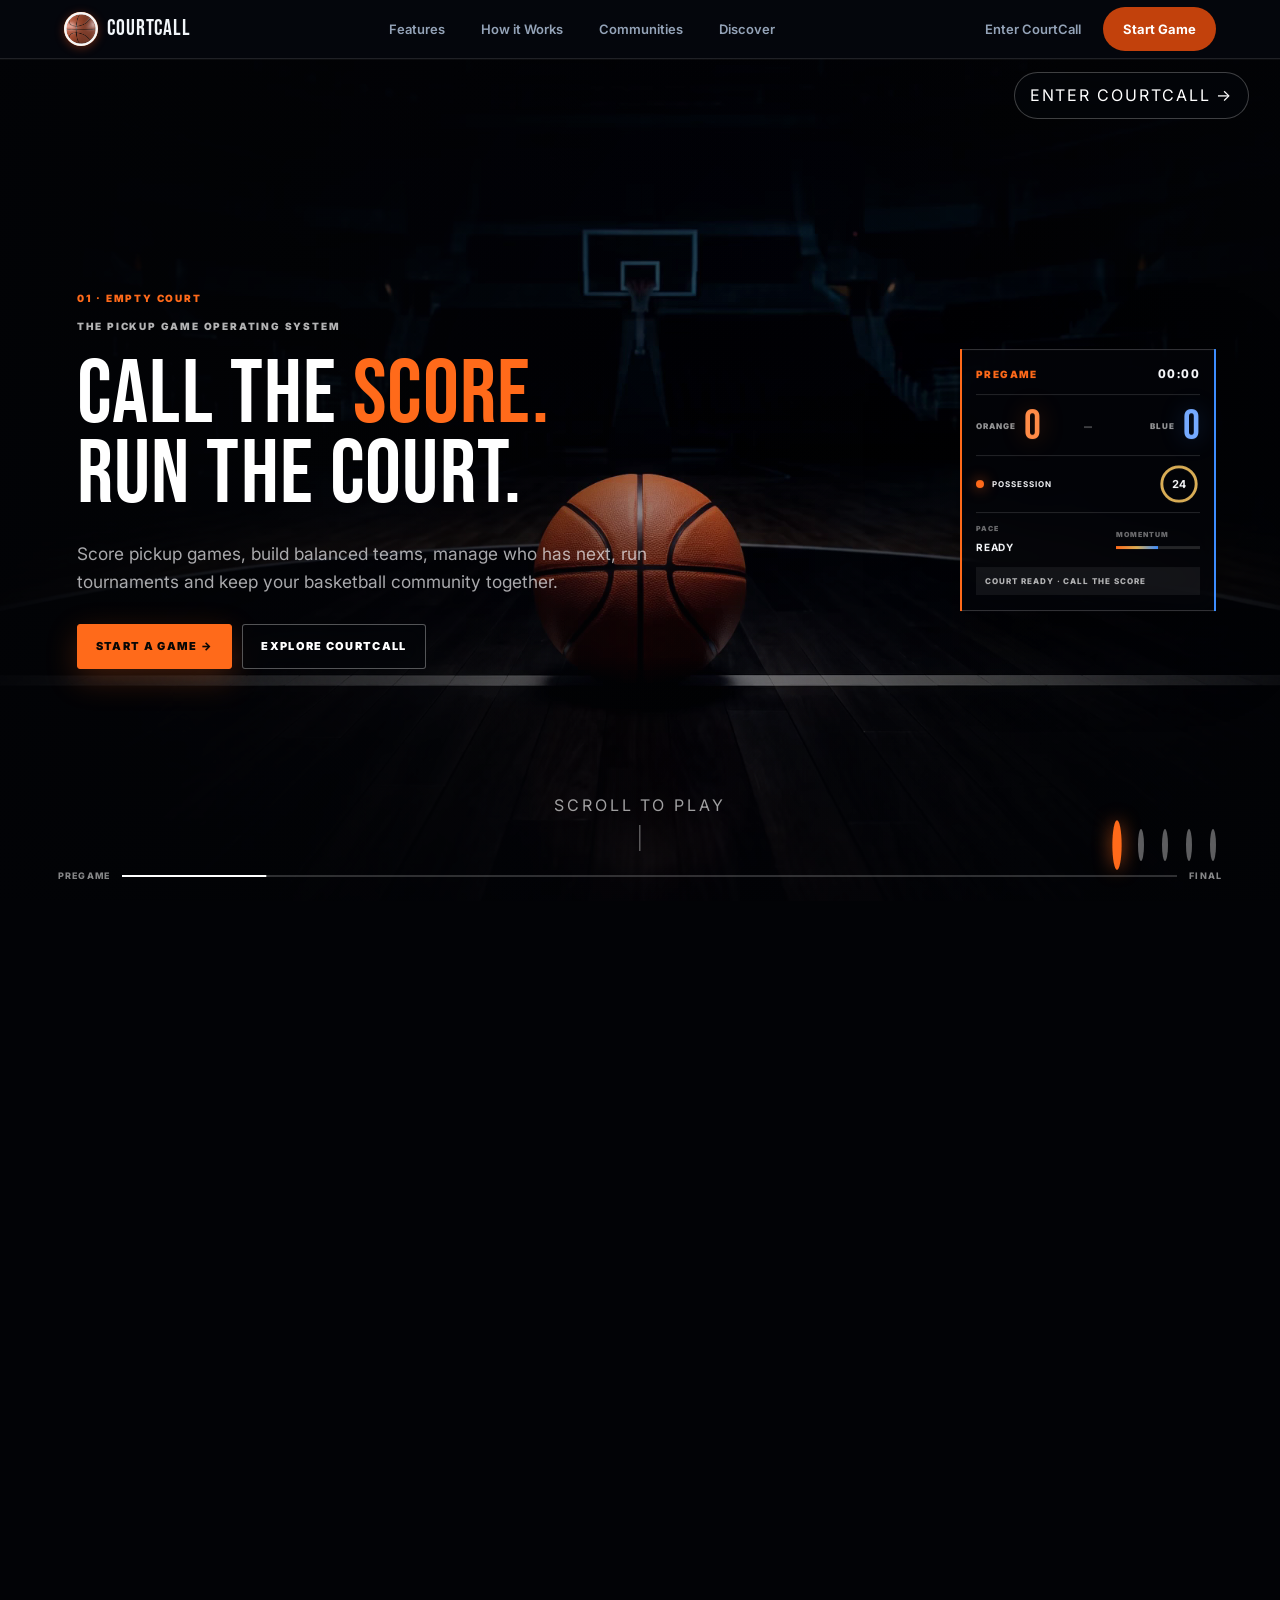
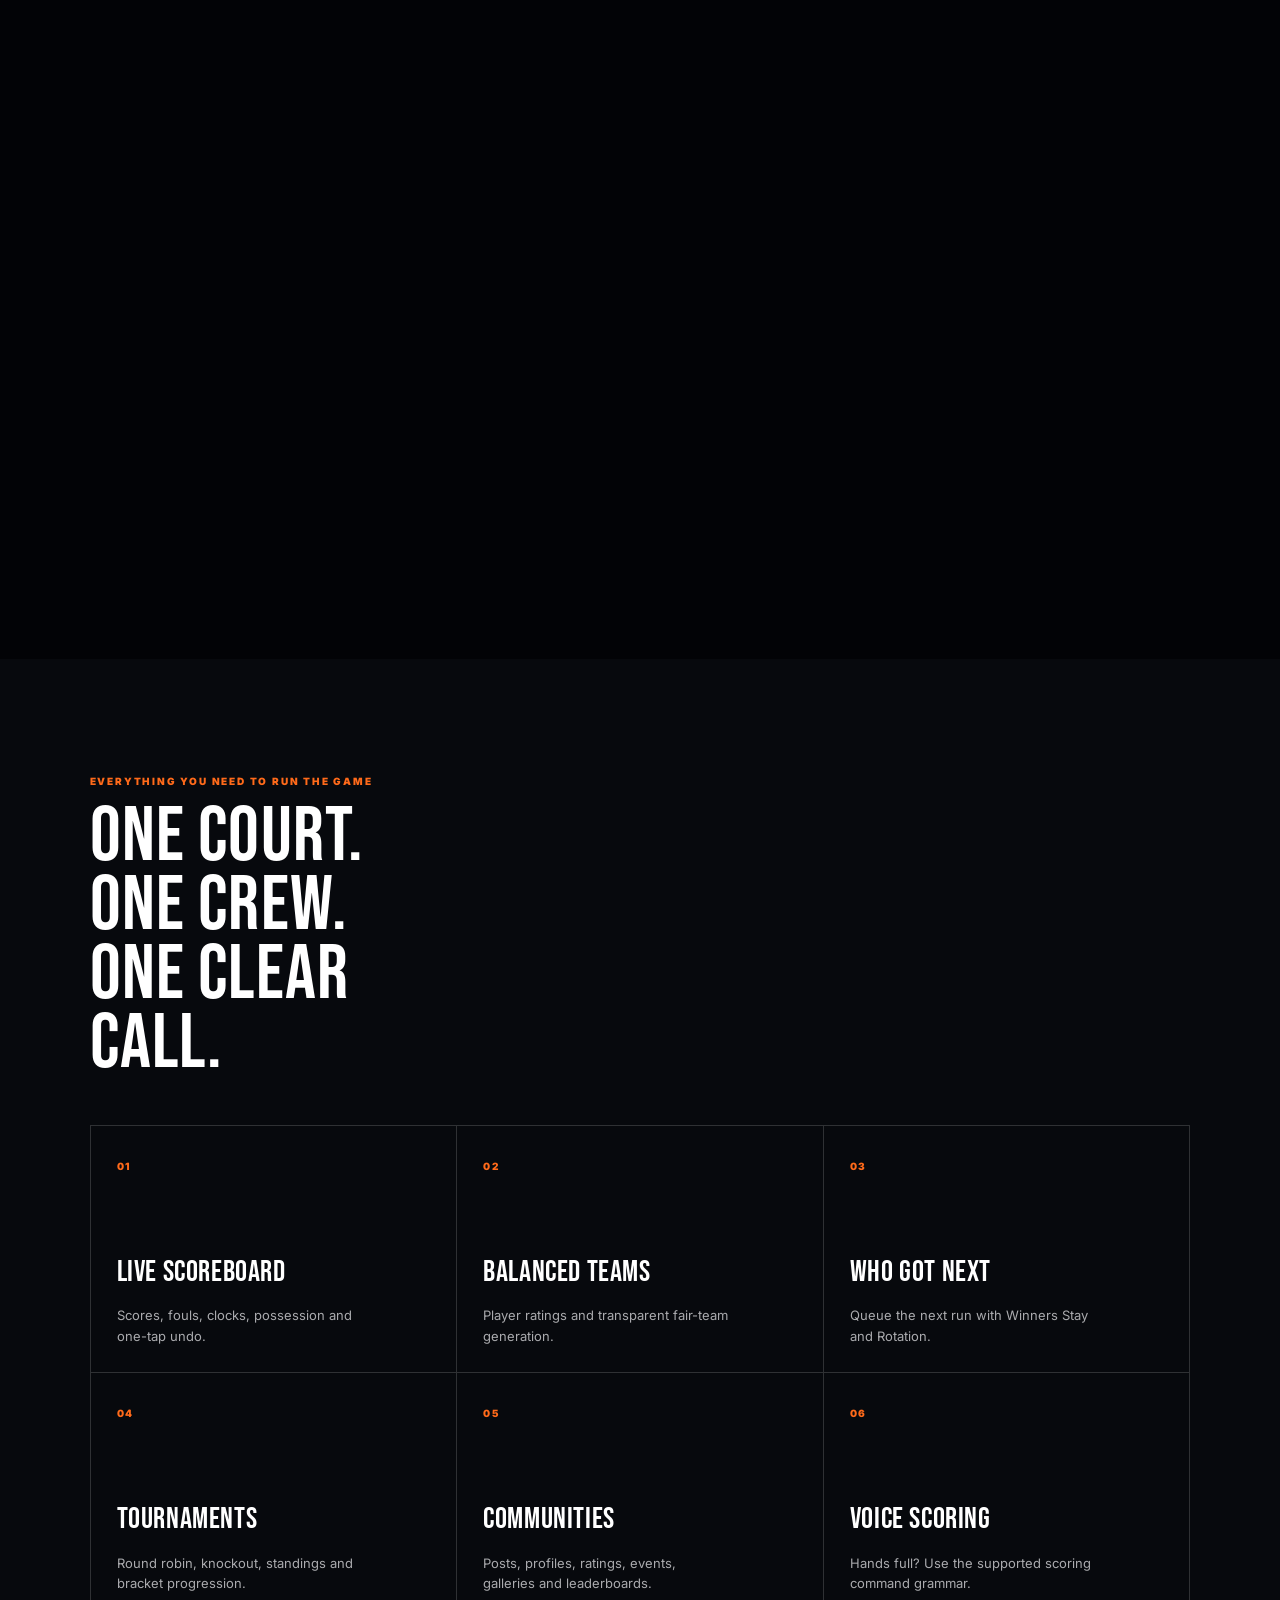
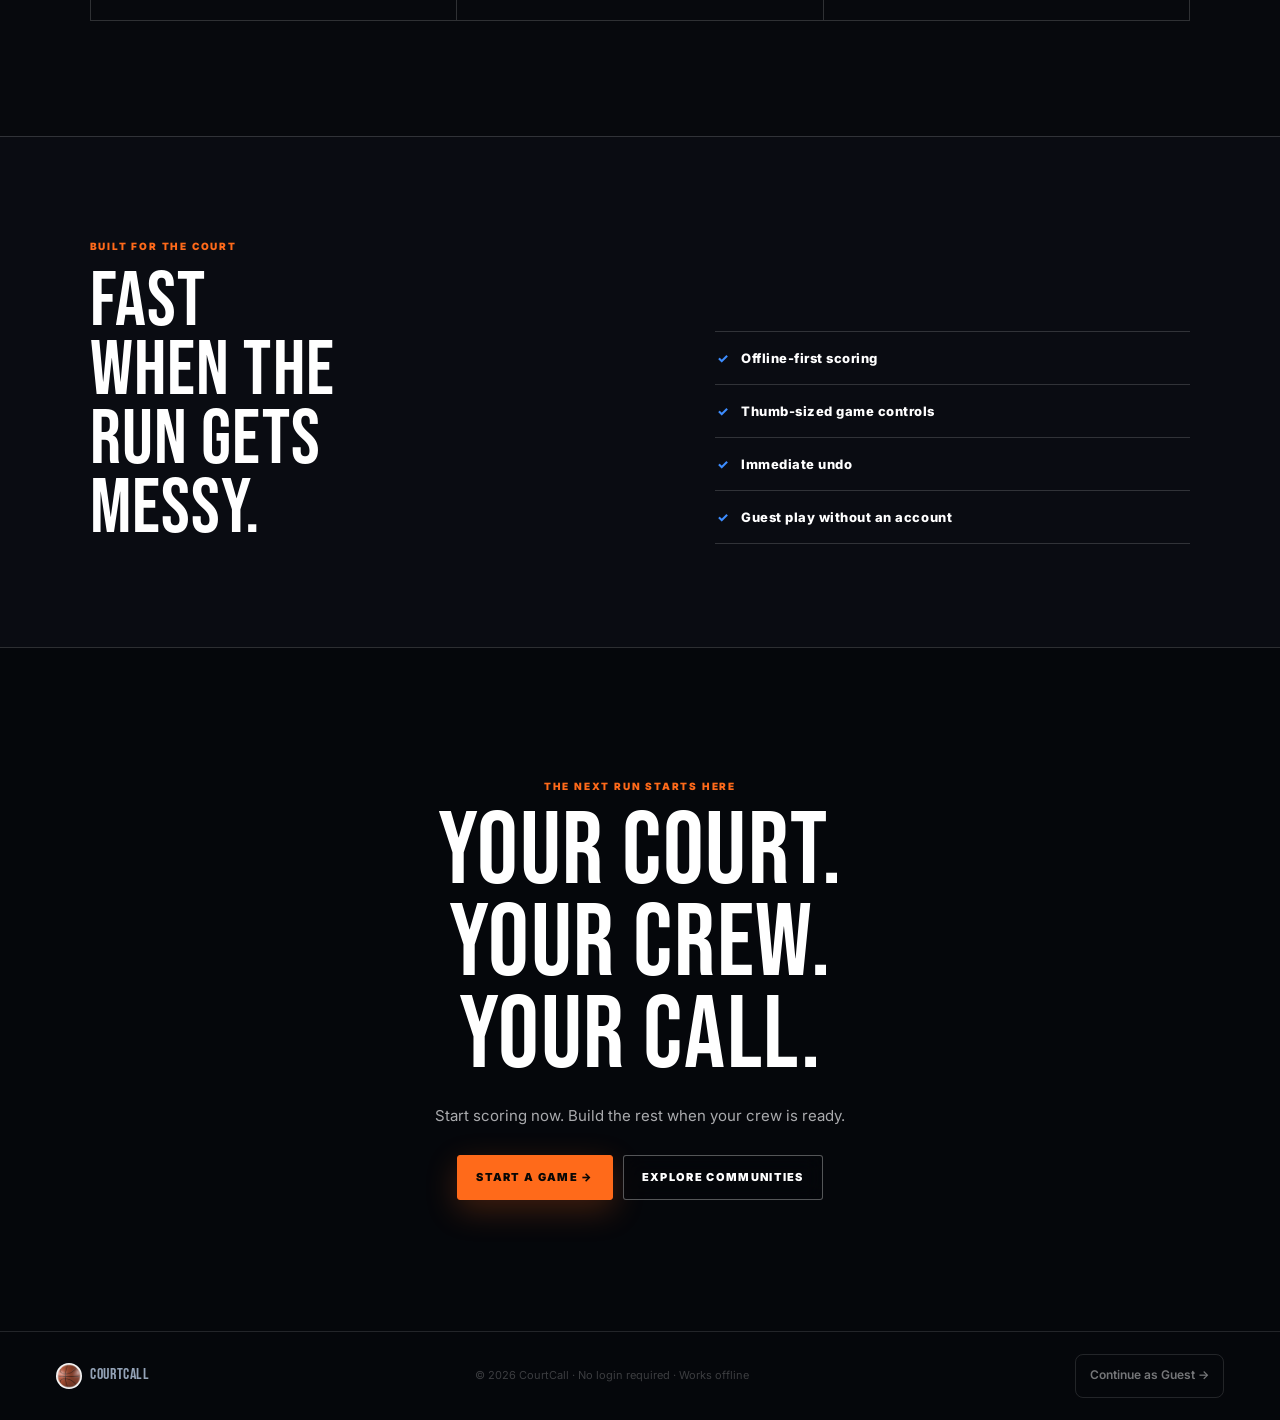
==== commit 45b914e2: "Complete CourtCall Phase 9 OTP authentication" ====
--- a/index.html
+++ b/index.html
@@ -1699,6 +1699,7 @@
 <link rel="stylesheet" href="./courtcall-global-visual-system.css?v=20260814b">
 <link rel="stylesheet" href="./courtcall-tournaments.css">
 <link rel="stylesheet" href="./courtcall-supporting-product.css?v=20260822">
+<link rel="stylesheet" href="./courtcall-auth.css?v=20260822">
 </head>
 <body>
 <a class="skip-link" id="skip-link" href="#s-landing">Skip to content</a>
@@ -1753,63 +1754,39 @@
     <div class="ph-title">CourtCall</div>
     <div class="ph-sub">Voice-first pickup basketball OS</div>
     <div class="auth-card">
-      <div class="auth-tabs" role="tablist" aria-label="Sign in or create account">
-        <button class="auth-tab on" id="auth-tab-signin" role="tab" aria-selected="true" aria-controls="auth-signin-form" onclick="switchAuthMode('signin')">Sign In</button>
-        <button class="auth-tab" id="auth-tab-create" role="tab" aria-selected="false" tabindex="-1" aria-controls="auth-create-form" onclick="switchAuthMode('create')">Create Account</button>
+      <form class="auth-form" id="auth-email-form" onsubmit="event.preventDefault();sendOtpCode()">
+        <h1 class="otp-heading">Sign in to CourtCall</h1>
+        <p class="otp-copy">New and returning players use the same secure email-code flow.</p>
+        <label class="otp-field-label" for="inp-si-email">Email</label>
+        <input id="inp-si-email" class="auth-input" type="email" placeholder="you@example.com" autocomplete="email" autocapitalize="none" spellcheck="false" aria-describedby="auth-status auth-network-note" required>
+        <div class="consent-row">
+          <input type="checkbox" id="consent-otp" aria-describedby="auth-status" required>
+          <label for="consent-otp">I agree to the <a href="#/privacy" onclick="openLegal('privacy')">Privacy Policy</a> and <a href="#/terms" onclick="openLegal('terms')">Terms of Service</a>.</label>
+        </div>
+        <button class="auth-btn" id="otp-send-btn" type="submit">Send Code</button>
+      </form>
+
+      <form class="auth-form hidden" id="auth-verify-form" onsubmit="event.preventDefault();verifyOtpCode()">
+        <h1 class="otp-heading">Enter your code</h1>
+        <p class="otp-delivery-copy">We sent a verification code to:<strong id="otp-email-display"></strong></p>
+        <label class="otp-field-label" for="inp-otp-code">6-digit verification code</label>
+        <input id="inp-otp-code" class="auth-input otp-code-input" type="text" inputmode="numeric" pattern="[0-9]*" maxlength="6" autocomplete="one-time-code" aria-describedby="auth-status otp-code-help" aria-invalid="false" required>
+        <p class="otp-copy" id="otp-code-help">Paste or enter the full code from your email.</p>
+        <button class="auth-btn" id="otp-verify-btn" type="submit">Verify</button>
+        <div class="otp-actions">
+          <button class="otp-text-action" id="otp-change-email" type="button" onclick="changeOtpEmail()">← Change email</button>
+          <button class="otp-text-action" id="otp-resend-btn" type="button" onclick="resendOtpCode()" disabled>Resend in 60s</button>
+        </div>
+      </form>
+
+      <p class="otp-status" id="auth-status" role="status" aria-live="polite" aria-atomic="true"></p>
+      <p class="otp-network-note" id="auth-network-note" data-online="true">Online · Email delivery is required for account sign-in</p>
+      <p class="otp-privacy-copy">CourtCall never stores or logs your verification code.</p>
+      <div class="divider-or">or</div>
+      <div class="auth-secondary-stack">
+        <button class="btn-secondary auth-guest-primary" id="guest-continue-btn" type="button" onclick="guestLogin()">Continue as Guest</button>
+        <button class="btn-secondary" id="guest-profile-toggle" type="button" aria-expanded="false" aria-controls="guest-profile-form" onclick="openGuestProfile()">Customize Local Profile</button>
       </div>
-
-      <!-- Sign In form -->
-      <form class="auth-form" id="auth-signin-form" role="tabpanel" aria-labelledby="auth-tab-signin" onsubmit="event.preventDefault();signIn()">
-        <label class="sr-only" for="inp-si-email">Email address</label><input id="inp-si-email" class="auth-input" type="email" placeholder="Email address" autocomplete="username email" required>
-        <div class="pin-label-row"><span class="pin-label">6-digit PIN</span><button type="button" class="pin-eye" onclick="togglePinVis('pin-si',this)" aria-label="Show PIN">👁</button></div>
-        <div class="pin-row" id="pin-si" role="group" aria-label="Enter your 6-digit PIN">
-          <input class="pin-box" type="password" inputmode="numeric" maxlength="1" aria-label="Digit 1">
-          <input class="pin-box" type="password" inputmode="numeric" maxlength="1" aria-label="Digit 2">
-          <input class="pin-box" type="password" inputmode="numeric" maxlength="1" aria-label="Digit 3">
-          <input class="pin-box" type="password" inputmode="numeric" maxlength="1" aria-label="Digit 4">
-          <input class="pin-box" type="password" inputmode="numeric" maxlength="1" aria-label="Digit 5">
-          <input class="pin-box" type="password" inputmode="numeric" maxlength="1" aria-label="Digit 6">
-        </div>
-        <div id="auth-err-si" class="auth-error hidden"></div>
-        <div class="auth-device-note" style="margin-top:6px;margin-bottom:0">🔒 Your PIN unlocks this device — data syncs to the cloud when signed in</div>
-        <button class="auth-btn" type="submit">Sign In</button>
-        <button class="auth-forgot" type="button" onclick="forgotPin()">Forgot PIN?</button>
-      </form>
-
-      <!-- Create Account form -->
-      <form class="auth-form hidden" id="auth-create-form" role="tabpanel" aria-labelledby="auth-tab-create" onsubmit="event.preventDefault();createAccount()">
-        <label class="sr-only" for="inp-cr-name">Display name</label><input id="inp-cr-name" class="auth-input" type="text" placeholder="Your name" maxlength="24" autocomplete="name" required>
-        <label class="sr-only" for="inp-cr-email">Email address</label><input id="inp-cr-email" class="auth-input" type="email" placeholder="Email address" autocomplete="username email" required>
-        <div class="pin-label-row"><span class="pin-label">Choose a 6-digit PIN</span><button type="button" class="pin-eye" onclick="togglePinVis('pin-cr',this)" aria-label="Show PIN">👁</button></div>
-        <div class="pin-row" id="pin-cr" role="group" aria-label="Choose a 6-digit PIN">
-          <input class="pin-box" type="password" inputmode="numeric" maxlength="1" aria-label="Digit 1">
-          <input class="pin-box" type="password" inputmode="numeric" maxlength="1" aria-label="Digit 2">
-          <input class="pin-box" type="password" inputmode="numeric" maxlength="1" aria-label="Digit 3">
-          <input class="pin-box" type="password" inputmode="numeric" maxlength="1" aria-label="Digit 4">
-          <input class="pin-box" type="password" inputmode="numeric" maxlength="1" aria-label="Digit 5">
-          <input class="pin-box" type="password" inputmode="numeric" maxlength="1" aria-label="Digit 6">
-        </div>
-        <div class="pin-label-row"><span class="pin-label">Confirm PIN</span><button type="button" class="pin-eye" onclick="togglePinVis('pin-cf',this)" aria-label="Show PIN">👁</button></div>
-        <div class="pin-row" id="pin-cf" role="group" aria-label="Confirm PIN">
-          <input class="pin-box" type="password" inputmode="numeric" maxlength="1" aria-label="Confirm digit 1">
-          <input class="pin-box" type="password" inputmode="numeric" maxlength="1" aria-label="Confirm digit 2">
-          <input class="pin-box" type="password" inputmode="numeric" maxlength="1" aria-label="Confirm digit 3">
-          <input class="pin-box" type="password" inputmode="numeric" maxlength="1" aria-label="Confirm digit 4">
-          <input class="pin-box" type="password" inputmode="numeric" maxlength="1" aria-label="Confirm digit 5">
-          <input class="pin-box" type="password" inputmode="numeric" maxlength="1" aria-label="Confirm digit 6">
-        </div>
-        <div class="consent-row">
-          <input type="checkbox" id="consent-cr" aria-label="Agree to Privacy Policy and Terms of Service">
-          <label for="consent-cr">I agree to the <a href="#/privacy" onclick="openLegal('privacy')">Privacy Policy</a> and <a href="#/terms" onclick="openLegal('terms')">Terms of Service</a>.</label>
-        </div>
-        <div id="auth-err-cr" class="auth-error hidden"></div>
-        <button class="auth-btn" type="submit">Create Account</button>
-      </form>
-
-      <div class="auth-device-note">🔒 Local by default · Cloud sync when signed in</div>
-      <div class="legal-links"><a href="#/privacy" onclick="openLegal('privacy')">Privacy</a><a href="#/terms" onclick="openLegal('terms')">Terms</a></div>
-      <div class="divider-or">or</div>
-      <button class="btn-secondary" id="guest-profile-toggle" type="button" aria-expanded="false" aria-controls="guest-profile-form" onclick="openGuestProfile()">Set Up Local Profile</button>
       <form class="guest-local-panel hidden" id="guest-profile-form" onsubmit="event.preventDefault();saveGuestProfile()">
         <div class="guest-local-note">Play without an account. This profile and your games stay on this device until you choose to sync them.</div>
         <label class="sr-only" for="guest-name">Display name</label><input id="guest-name" class="auth-input" type="text" placeholder="Display name" maxlength="24" autocomplete="nickname" required>
@@ -1823,7 +1800,24 @@
         <div id="guest-profile-error" class="auth-error hidden" role="alert"></div>
         <button class="auth-btn" type="submit">Save Local Profile</button>
       </form>
-      <button class="auth-forgot" type="button" onclick="guestLogin()">Continue without profile details</button>
+      <button class="auth-forgot hidden" id="legacy-local-toggle" type="button" aria-expanded="false" aria-controls="legacy-local-panel" onclick="openLegacyLocalPin()">Use a legacy local-profile PIN</button>
+      <form class="legacy-local-panel hidden" id="legacy-local-panel" onsubmit="event.preventDefault();legacyLocalSignIn()">
+        <p class="legacy-local-copy">For a device-only profile created before email codes. This does not sign in to Supabase.</p>
+        <label class="otp-field-label" for="inp-legacy-email">Legacy profile email</label>
+        <input id="inp-legacy-email" class="auth-input" type="email" autocomplete="username email" autocapitalize="none" spellcheck="false" required>
+        <div class="pin-label-row"><span class="pin-label">6-digit local PIN</span><button type="button" class="pin-eye" onclick="togglePinVis('pin-legacy',this)" aria-label="Show PIN">👁</button></div>
+        <div class="pin-row" id="pin-legacy" role="group" aria-label="Enter your legacy local-profile PIN">
+          <input class="pin-box" type="password" inputmode="numeric" maxlength="1" aria-label="Legacy PIN digit 1">
+          <input class="pin-box" type="password" inputmode="numeric" maxlength="1" aria-label="Legacy PIN digit 2">
+          <input class="pin-box" type="password" inputmode="numeric" maxlength="1" aria-label="Legacy PIN digit 3">
+          <input class="pin-box" type="password" inputmode="numeric" maxlength="1" aria-label="Legacy PIN digit 4">
+          <input class="pin-box" type="password" inputmode="numeric" maxlength="1" aria-label="Legacy PIN digit 5">
+          <input class="pin-box" type="password" inputmode="numeric" maxlength="1" aria-label="Legacy PIN digit 6">
+        </div>
+        <div id="legacy-local-error" class="auth-error hidden" role="alert"></div>
+        <button class="btn-secondary" type="submit">Open Local Profile</button>
+      </form>
+      <div class="legal-links"><a href="#/privacy" onclick="openLegal('privacy')">Privacy</a><a href="#/terms" onclick="openLegal('terms')">Terms</a></div>
     </div>
   </div>
 </div>
@@ -3151,6 +3145,7 @@
 <script src="./courtcall-notifications.js"></script>
 <script src="./courtcall-cloud-state.js"></script>
 <script src="./courtcall-supporting-product.js?v=20260822"></script>
+<script src="./courtcall-auth.js?v=20260822"></script>
 <script>
 // ── Supabase ─────────────────────────────────────────────
 const SUPA_URL = 'https://jfeegcocynozbjpzbjae.supabase.co';
@@ -3161,8 +3156,9 @@
 let _deferLocalPush = false;
 let _pendingLocalProfileForSync = null;
 let _accountSyncOfferOpen = false;
-let _accountCreationInProgress = false;
-let _hasRecoverySession = false;
+let _otpVerificationInProgress = false;
+let _identityHydrationPromise = null;
+let _authRequestedHash = '';
 
 // Validates that a session is real: has access_token and user.id.
 function _isValidSession(s) {
@@ -3200,107 +3196,67 @@
 }
 
 
-// Listen for auth state changes
+// Keep the in-memory session authoritative. OTP verification and startup
+// restoration hydrate the CourtCall profile outside this callback so a
+// Supabase auth callback never waits on another Supabase request.
 if (supa) {
   supa.auth.onAuthStateChange((event, session) => {
-    const wasAuthenticated = isSupaAuthenticated();
     _setAuthFromSession(session);
-    console.log('[Supa] Auth event:', event, supaUser ? 'user=' + supaUser.id : 'no user', _isValidSession(session) ? 'session=valid (has access_token)' : 'session=INVALID/null');
-    if (event === 'PASSWORD_RECOVERY') {
-      _hasRecoverySession = true;
-      if (typeof showScreen === 'function') showScreen('reset-pin');
+    if (event === 'SIGNED_OUT') {
+      setTimeout(()=>{
+        if(currentProfile?.id&&currentProfile.id!=='guest'&&currentProfile.localOnly!==true){
+          const active=document.querySelector('.screen.active')?.id?.replace(/^s-/,'')||'';
+          if(active&&!_PUBLIC_SCREENS.has(active))_authRequestedHash=location.hash;
+          currentProfile=null;try{localStorage.removeItem(K.profile)}catch{}
+          renderLanding();
+          if(active&&!_PUBLIC_SCREENS.has(active))showScreen('profile');
+        }
+      },0);
       return;
     }
-    if (event === 'SIGNED_OUT') _hasRecoverySession = false;
-    if (!_isValidSession(session)) return;
-    if (event === 'SIGNED_IN' || event === 'INITIAL_SESSION') {
-      // First confirmed sign-in: sync only after the user has explicitly
-      // consented to move device-local data into this account.
-      if (!wasAuthenticated && event === 'SIGNED_IN') {
-        const pending = _readPendingAccountSync();
-        if (_pendingSyncMatchesCurrentUser(pending)) setSyncState(CourtCallCloudState.SYNC.ONLINE_LOCAL);
-        else if (currentProfile?.id===session.user.id&&_getAccountSyncPreference(session.user.id)==='approved') _pushLocalDataToCloud().then(ok => {
-          if (typeof showToast === 'function') showToast(ok?'Cloud sync complete ☁️':'Some data is still saved locally — retry sync',{type:ok?'success':'warning'});
-        });
-        else setSyncState(CourtCallCloudState.SYNC.ONLINE_LOCAL);
-      }
-      syncAllUserDataFromDB().then(async () => {
-        const active = document.querySelector('.screen.active')?.id;
-        if (active === 's-profile' || active === 's-onboarding') {
-          if (currentProfile?.id && currentProfile.id !== 'guest') {
-            renderHub();
-            showScreen('hub');
-          }
-        } else if (active === 's-communities') renderCommunities();
-        else if (active === 's-comm-detail' && typeof activeCommunityId !== 'undefined' && activeCommunityId) {
-          const _cid=activeCommunityId;
-          syncPostsFromDB(_cid).then(() => { if(activeCommunityId===_cid&&document.getElementById('s-comm-detail')?.classList.contains('active')) renderCommDetail(); });
-          renderCommDetail();
-        }
-        if (!_accountCreationInProgress) await _resumePendingAccountSync();
-      });
+    if (!_isValidSession(session) || _otpVerificationInProgress || event === 'INITIAL_SESSION') return;
+    if (event === 'SIGNED_IN' || event === 'PASSWORD_RECOVERY') {
+      setTimeout(() => _finishAuthenticatedIdentity(session.user, { route: true, source: event }), 0);
     }
   });
 }
 
-async function supaSignUp(email, pin, name) {
-  if (!supa) return { error: { message: 'Supabase not configured' } };
-  const { data, error } = await supa.auth.signUp({
-    email,
-    password: pin,
-    options: { data: { name } }
+function supaSendOtp(email) {
+  if (!supa) return Promise.resolve({ data: null, error: { message: 'Supabase not configured' } });
+  return CourtCallAuth.requestEmailOtp(supa, email, {
+    emailRedirectTo: location.href.split('#')[0]
   });
-  if (error) {
-    console.warn('[Supa] signUp error:', error.message);
-    return { data, error };
-  }
-  // Profile row is created server-side by the handle_new_user trigger.
-  // Only set supaUser if signup returned a real session (email confirm OFF).
-  if (_setAuthFromSession(data.session)) {
-    console.log('[Supa] signUp: session active, user=' + supaUser.id);
-  } else {
-    // Email confirmation is enabled — no session until user confirms.
-    console.log('[Supa] signUp: no session (email confirmation required). Cloud writes disabled until confirmed sign-in.');
-  }
-  // data.user is always returned (the auth record), but we expose
-  // needsEmailConfirmation so the UI can show the right toast.
-  data._needsEmailConfirmation = !_isValidSession(data.session);
-  return { data, error };
-}
-
-async function supaSignIn(email, pin) {
-  if (!supa) return { error: { message: 'Supabase not configured' } };
-  const { data, error } = await supa.auth.signInWithPassword({ email, password: pin });
-  if (error) {
-    console.warn('[Supa] signIn error:', error.message);
-    if (error.message?.includes('Email not confirmed')) {
-      return { data, error: { message: 'Please check your email and click the confirmation link first, then sign in again.' } };
-    }
-    return { data, error };
-  }
-  if (_setAuthFromSession(data.session)) {
-    console.log('[Supa] signIn: session active, user=' + supaUser.id + ', access_token present');
-  } else {
-    console.warn('[Supa] signIn: succeeded but no valid session returned');
-  }
-  return { data, error };
+}
+
+function supaVerifyOtp(email, token) {
+  if (!supa) return Promise.resolve({ data: null, error: { message: 'Supabase not configured' } });
+  return CourtCallAuth.verifyEmailOtp(supa, email, token);
+}
+
+function _removeLocalSupaSession() {
+  try {
+    const projectRef = new URL(SUPA_URL).hostname.split('.')[0];
+    const storagePrefix = `sb-${projectRef}-auth-token`;
+    Object.keys(localStorage)
+      .filter(key => key === storagePrefix || key.startsWith(`${storagePrefix}.`))
+      .forEach(key => localStorage.removeItem(key));
+  } catch {}
 }
 
 async function supaSignOut() {
   try{
-    if (supa) await supa.auth.signOut();
+    if (supa) await CourtCallAuth.signOut(supa);
   }finally{
-    // Remote sign-out may fail while offline; the device must still stop using
-    // the in-memory identity immediately.
+    // A failed network revocation must not leave this browser using the old
+    // session. Remove only this project's auth record, never CourtCall data.
+    _removeLocalSupaSession();
     supaUser = null;
     supaSession = null;
-    _hasRecoverySession = false;
-    console.log('[Supa] Signed out locally');
-  }
-}
-
-// Clears every CourtCall + Supabase key from localStorage.
-// Used by logOut() and clearAllData() so no token or PII survives.
+  }
+}
+
+// Clears every CourtCall + Supabase key from localStorage. This is reserved
+// for the explicit Clear All Data action; ordinary logout is non-destructive.
 function _wipeLocalStorage() {
   // Known app keys
   [K.profile,K.profiles,K.players,K.builder,K.matches,K.tournaments,K.settings,K.game,K.games,K.lastSync,K.lastBackup,
@@ -3329,6 +3285,7 @@
   if(currentProfile?.id==='guest'){exitGuestMode();return}
   try{await supaSignOut()}catch{}
   currentProfile=null;
+  try{localStorage.removeItem(K.profile)}catch{}
   _clearCommunityMirror();
   showScreen('profile');
 }
@@ -3342,16 +3299,16 @@
   showToast('Guest mode closed — local data was kept on this device',{type:'information'});
 }
 
-// Full logout: end Supabase session, wipe local state, return to landing.
+// Logout ends authentication but preserves matches, tournaments, communities,
+// preferences and backups. Clear All Data remains the only full-device wipe.
 async function logOut() {
   if(currentProfile?.id==='guest'){exitGuestMode();return}
-  if(!await uiConfirm('Log out of CourtCall? Unsynced local data will be cleared from this device.'))return;
+  if(!await uiConfirm('Log out of CourtCall on this device? Your saved CourtCall data and preferences will be kept.'))return;
   try{await supaSignOut()}catch{}
-  _wipeLocalStorage();
+  try{localStorage.removeItem(K.profile)}catch{}
   currentProfile=null;
-  builderState={players:[],teams:[],queue:[],queueMode:'winners-stay',queuePointer:0};
-  showToast('Logged out');
-  showScreen('profile');
+  showToast('Logged out · saved CourtCall data was kept',{type:'success'});
+  showScreen('landing');
 }
 
 async function supaSaveGame(game) {
@@ -3632,10 +3589,10 @@
     validScreens:[...document.querySelectorAll('.screen[id^="s-"]')].map(screen=>screen.id.replace(/^s-/,'')),
     publicScreens:[..._PUBLIC_SCREENS],communityIds:getComms().map(community=>community.id),
     tournamentIds:getCol(K.tournaments).map(tournament=>tournament.id),
-    hasActiveGame:Boolean(saved&&!saved.gameOver&&saved.teamA&&saved.teamB),
-    hasRecoverySession:_hasRecoverySession
+    hasActiveGame:Boolean(saved&&!saved.gameOver&&saved.teamA&&saved.teamB)
   });
   if(!decision.handled)return false;
+  if(decision.reason==='auth_required')_authRequestedHash=location.hash;
   if(decision.action==='open_community'){openCommunity(decision.communityId);return true}
   if(decision.route==='community'&&decision.reason==='unknown_community'&&decision.communityId){
     _hydrateCommunityDeepLink(decision.communityId);return true;
@@ -3767,14 +3724,11 @@
   if(name==='comm-create')resetCommCreateForm();
   if(name==='comm-detail')renderCommDetail();
   if(name==='profile'){
-    _clearAllPins();_clearAuthErrs();
+    resetOtpAuthView({preserveEmail:true});
     const si=document.getElementById('inp-si-email');if(si)si.value=currentProfile?.email||'';
-    const cn=document.getElementById('inp-cr-name');if(cn)cn.value=currentProfile?.id==='guest'&&currentProfile.name!=='Guest'?currentProfile.name:'';
-    const ce=document.getElementById('inp-cr-email');if(ce)ce.value='';
-    switchAuthMode('signin');['pin-si','pin-cr','pin-cf'].forEach(_initPinRow);
-    openGuestProfile(currentProfile?.id==='guest');
-  }
-  if(name==='reset-pin'){_setAuthErr('auth-err-rs','');['pin-rs','pin-rsc'].forEach(_initPinRow);}
+    renderLegacyLocalPinAvailability();
+    openGuestProfile(false);
+  }
   if(name==='help-center'){hcActiveCat='All';renderHelpCenter();}
   // Hide floating help button during live game
   const fab=document.getElementById('help-fab');
@@ -3787,8 +3741,11 @@
 }
 // ── Profile / Auth ────────────────────────────────────────
 let currentProfile=null;
-let _authMode='signin';
 let _landingIntent=null;
+let _identityNeedsOnboarding=false;
+let _otpEmail='';
+let _otpCooldownTimer=null;
+const _otpGate=CourtCallAuth.createRequestGate({cooldownMs:60000});
 function renderLanding(){
   const enter=document.getElementById('landing-enter-btn');
   if(enter)enter.textContent=currentProfile?.id?'Continue to CourtCall':'Enter CourtCall';
@@ -3803,20 +3760,18 @@
   showScreen('profile');
 }
 function routeAfterIdentity(defaultRoute='hub'){
+  if(_authRequestedHash){
+    const requested=_authRequestedHash;_authRequestedHash='';
+    _identityNeedsOnboarding=false;
+    history.replaceState(null,'',requested);
+    if(_routeFromHash())return;
+  }
   const target=_landingIntent||defaultRoute;
   _landingIntent=null;
   if(target==='setup')return goSetup();
+  if(target==='hub'&&_identityNeedsOnboarding){_identityNeedsOnboarding=false;return showScreen('onboarding');}
+  _identityNeedsOnboarding=false;
   showScreen(target);
-}
-function switchAuthMode(mode){
-  _authMode=mode;
-  const si=document.getElementById('auth-tab-signin'),cr=document.getElementById('auth-tab-create');
-  si.classList.toggle('on',mode==='signin');
-  cr.classList.toggle('on',mode==='create');
-  document.getElementById('auth-signin-form').classList.toggle('hidden',mode!=='signin');
-  document.getElementById('auth-create-form').classList.toggle('hidden',mode!=='create');
-  _setTabSelected(si.parentElement,mode==='signin'?si:cr);
-  _clearAuthErrs();_clearAllPins();
 }
 function _initPinRow(rowId){
   const row=document.getElementById(rowId);if(!row)return;
@@ -3858,35 +3813,133 @@
   boxes.forEach(b=>b.type=reveal?'text':'password');
   if(btn){btn.classList.toggle('on',reveal);btn.setAttribute('aria-label',reveal?'Hide PIN':'Show PIN');}
 }
-// Forgot PIN → send a Supabase recovery email (magic link).
-async function forgotPin(){
-  const email=(document.getElementById('inp-si-email')?.value||'').trim().toLowerCase();
-  if(!_validEmail(email)){_setAuthErr('auth-err-si','Enter your email above, then tap Forgot PIN');return;}
-  if(!supa){_setAuthErr('auth-err-si','PIN reset needs an internet connection');return;}
-  const btn=document.querySelector('#auth-signin-form .auth-forgot');
-  if(btn){btn.disabled=true;btn.textContent='Sending…';}
+function _setAuthStatus(message,state='information'){
+  const status=document.getElementById('auth-status');
+  if(!status)return;
+  status.textContent=message||'';
+  status.dataset.state=message?(state||'information'):'';
+}
+function _updateAuthNetwork(){
+  const note=document.getElementById('auth-network-note');
+  if(!note)return;
+  const online=navigator.onLine;
+  note.dataset.online=String(online);
+  note.textContent=online?'Online · Email delivery is required for account sign-in':'Offline · Guest play and saved local data remain available';
+}
+function _setOtpStep(step){
+  const emailForm=document.getElementById('auth-email-form');
+  const verifyForm=document.getElementById('auth-verify-form');
+  if(!emailForm||!verifyForm)return;
+  const verifying=step==='verify';
+  emailForm.classList.toggle('hidden',verifying);
+  verifyForm.classList.toggle('hidden',!verifying);
+  if(verifying){
+    const display=document.getElementById('otp-email-display');if(display)display.textContent=CourtCallAuth.maskEmail(_otpEmail);
+    document.getElementById('inp-otp-code')?.focus();
+  }else document.getElementById('inp-si-email')?.focus();
+}
+function _updateOtpCooldown(){
+  const button=document.getElementById('otp-resend-btn');if(!button)return;
+  const remaining=Math.ceil(_otpGate.remainingMs()/1000);
+  button.disabled=remaining>0||_otpGate.snapshot().sendInFlight;
+  button.textContent=remaining>0?`Resend in ${remaining}s`:'Resend code';
+  if(remaining<=0&&_otpCooldownTimer){clearInterval(_otpCooldownTimer);_otpCooldownTimer=null;}
+}
+function _startOtpCooldownUi(){
+  _updateOtpCooldown();
+  if(_otpCooldownTimer)clearInterval(_otpCooldownTimer);
+  _otpCooldownTimer=setInterval(_updateOtpCooldown,1000);
+}
+function _prepareGuestSyncForOtp(email){
+  const saved=getObj(K.profile,null);
+  const guest=currentProfile?.id==='guest'?currentProfile:saved?.id==='guest'?saved:null;
+  if(!_hasDeviceData(guest))return;
+  const existing=_readPendingAccountSync();
+  if(existing?.email===email)return;
+  _storePendingAccountSync({email,profile:guest,createdAt:new Date().toISOString(),consent:false});
+}
+async function sendOtpCode(options={}){
+  const email=CourtCallAuth.normalizeEmail(document.getElementById('inp-si-email')?.value);
+  if(!CourtCallAuth.isValidEmail(email)){_setAuthStatus('Enter a valid email address.','error');document.getElementById('inp-si-email')?.focus();return false;}
+  if(!document.getElementById('consent-otp')?.checked){_setAuthStatus('Agree to the Privacy Policy and Terms to continue.','error');return false;}
+  if(!navigator.onLine){_setAuthStatus(CourtCallAuth.mapAuthError(null,'send',false),'error');return false;}
+  if(!supa){_setAuthStatus('Email sign-in is unavailable in this build. Continue as Guest instead.','error');return false;}
+  if(!_otpGate.beginSend()){
+    const seconds=Math.ceil(_otpGate.remainingMs()/1000);
+    _setAuthStatus(seconds?`Please wait ${seconds}s before requesting another code.`:'A code request is already in progress.','error');
+    return false;
+  }
+  const button=options.resend?document.getElementById('otp-resend-btn'):document.getElementById('otp-send-btn');
+  if(button){button.disabled=true;button.textContent=options.resend?'Sending…':'Sending code…';}
+  _setAuthStatus('Requesting a secure code…');
+  _prepareGuestSyncForOtp(email);
   try{
-    const {error}=await supa.auth.resetPasswordForEmail(email,{redirectTo:location.href.split('#')[0]});
-    if(error)_setAuthErr('auth-err-si',error.message);
-    else{_setAuthErr('auth-err-si','');showToast('Check your email for a reset link',3200);}
-  }catch{_setAuthErr('auth-err-si','Could not send reset email — try again');}
-  if(btn){btn.disabled=false;btn.textContent='Forgot PIN?';}
-}
-// Set a new PIN after arriving via the recovery link (PASSWORD_RECOVERY event).
-async function submitNewPin(){
-  const pin=_getPinVal('pin-rs'),pinC=_getPinVal('pin-rsc');
-  if(pin.length<6){_setAuthErr('auth-err-rs','Enter a 6-digit PIN');return;}
-  if(_isTrivialPin(pin)){_setAuthErr('auth-err-rs','That PIN is too easy to guess — pick another');_clearPin('pin-rs');_clearPin('pin-rsc');return;}
-  if(pin!==pinC){_setAuthErr('auth-err-rs','PINs don\'t match — try again');_clearPin('pin-rsc');return;}
-  if(!supa){_setAuthErr('auth-err-rs','Reset needs an internet connection');return;}
-  const btn=document.querySelector('#s-reset-pin .auth-btn');
-  if(btn){btn.disabled=true;btn.textContent='Updating…';}
+    const {error}=await supaSendOtp(email);
+    _otpGate.finishSend(!error||Number(error?.status)===429);
+    if(error){
+      _setAuthStatus(CourtCallAuth.mapAuthError(error,'send',navigator.onLine),'error');
+      _updateOtpCooldown();return false;
+    }
+    _otpEmail=email;
+    _setOtpStep('verify');
+    _setAuthStatus(options.resend?'A fresh code was requested. Check your email.':'Code requested. Check your email.','success');
+    _startOtpCooldownUi();
+    return true;
+  }catch(error){
+    _otpGate.finishSend(false);
+    _setAuthStatus(CourtCallAuth.mapAuthError(error,'send',navigator.onLine),'error');
+    return false;
+  }finally{
+    if(button&&button.id==='otp-send-btn'){button.disabled=false;button.textContent='Send Code';}
+    _updateOtpCooldown();
+  }
+}
+function resendOtpCode(){return sendOtpCode({resend:true})}
+function changeOtpEmail(){
+  const code=document.getElementById('inp-otp-code');if(code){code.value='';code.setAttribute('aria-invalid','false');}
+  _setAuthStatus('Update your email, then request another code.');
+  _setOtpStep('email');
+  const input=document.getElementById('inp-si-email');if(input){input.focus();input.select();}
+}
+function resetOtpAuthView(options={}){
+  _setOtpStep('email');
+  _setAuthStatus('');
+  _updateAuthNetwork();
+  const code=document.getElementById('inp-otp-code');if(code){code.value='';code.setAttribute('aria-invalid','false');}
+  if(!options.preserveEmail){const email=document.getElementById('inp-si-email');if(email)email.value='';}
+  _clearPin('pin-legacy');
+  const legacy=document.getElementById('legacy-local-panel');if(legacy)legacy.classList.add('hidden');
+  const toggle=document.getElementById('legacy-local-toggle');if(toggle)toggle.setAttribute('aria-expanded','false');
+}
+async function verifyOtpCode(){
+  const input=document.getElementById('inp-otp-code');
+  const token=CourtCallAuth.normalizeOtp(input?.value);
+  if(token.length!==6){if(input)input.setAttribute('aria-invalid','true');_setAuthStatus('Enter the complete 6-digit code.','error');input?.focus();return false;}
+  if(!navigator.onLine){_setAuthStatus(CourtCallAuth.mapAuthError(null,'verify',false),'error');return false;}
+  if(!_otpGate.beginVerify()){_setAuthStatus('Verification is already in progress.');return false;}
+  const button=document.getElementById('otp-verify-btn');if(button){button.disabled=true;button.textContent='Verifying…';}
+  if(input)input.setAttribute('aria-invalid','false');
+  _setAuthStatus('Verifying code…');
+  _otpVerificationInProgress=true;
   try{
-    const {error}=await supa.auth.updateUser({password:pin});
-    if(error)_setAuthErr('auth-err-rs',error.message);
-    else{_hasRecoverySession=false;_clearPin('pin-rs');_clearPin('pin-rsc');showToast('PIN updated — you\'re signed in');renderHub();showScreen('hub');}
-  }catch{_setAuthErr('auth-err-rs','Could not update PIN — try again');}
-  if(btn){btn.disabled=false;btn.textContent='Update PIN';}
+    const {data,error}=await supaVerifyOtp(_otpEmail,token);
+    if(input)input.value='';
+    if(error||!_setAuthFromSession(data?.session)){
+      if(input)input.setAttribute('aria-invalid','true');
+      _setAuthStatus(CourtCallAuth.mapAuthError(error||{},'verify',navigator.onLine),'error');
+      input?.focus();return false;
+    }
+    _setAuthStatus('Code verified. Opening CourtCall…','success');
+    await _finishAuthenticatedIdentity(data.session.user,{route:true,source:'otp'});
+    return true;
+  }catch(error){
+    if(input){input.value='';input.setAttribute('aria-invalid','true');input.focus();}
+    _setAuthStatus(CourtCallAuth.mapAuthError(error,'verify',navigator.onLine),'error');
+    return false;
+  }finally{
+    _otpVerificationInProgress=false;_otpGate.finishVerify();
+    if(button){button.disabled=false;button.textContent='Verify';}
+  }
 }
 function _clearPin(rowId){
   const row=document.getElementById(rowId);if(!row)return;
@@ -3895,8 +3948,8 @@
   const eye=row.parentElement?.querySelector('.pin-label-row .pin-eye');
   if(eye){eye.classList.remove('on');eye.setAttribute('aria-label','Show PIN');}
 }
-function _clearAllPins(){['pin-si','pin-cr','pin-cf'].forEach(_clearPin);}
-function _clearAuthErrs(){['auth-err-si','auth-err-cr'].forEach(id=>{const e=document.getElementById(id);if(e){e.textContent='';e.classList.add('hidden');}});}
+function _clearAllPins(){['pin-legacy'].forEach(_clearPin);}
+function _clearAuthErrs(){_setAuthStatus('');_setAuthErr('legacy-local-error','');}
 function _setAuthErr(id,msg){const e=document.getElementById(id);if(e){e.textContent=msg;e.classList.toggle('hidden',!msg);}}
 // Legacy v1 verifier retained only so existing local accounts can be upgraded
 // after one successful sign-in. New local accounts use salted PBKDF2.
@@ -3931,14 +3984,9 @@
   return !!profile?.pinHash&&profile.pinHash===_hashPin(pin,email);
 }
 // Single source of truth for email validity (used by Sign In + Create Account).
-function _validEmail(email){return /^[^\s@]+@[^\s@]+\.[^\s@]+$/.test(email);}
-// Reject easily-guessed PINs at account creation.
-function _isTrivialPin(pin){
-  if(/^(\d)\1{5}$/.test(pin))return true;            // all same digit
-  if('0123456789'.includes(pin)||'9876543210'.includes(pin))return true; // sequential
-  return ['123456','654321','000000','121212','112233','123123','159753','147258','696969','420420'].includes(pin);
-}
-// Client-side sign-in throttling (UX speed-bump; Supabase enforces server-side too).
+function _validEmail(email){return CourtCallAuth.isValidEmail(email);}
+// Legacy device-only PIN throttling. Supabase OTP uses its own server limits
+// plus the separate in-memory resend gate above.
 const _AUTH_LOCK_KEY='cc_auth_lock';
 function _lockFor(email){const all=getObj(_AUTH_LOCK_KEY,{});return all[email]||{fails:0,until:0};}
 function _saveLock(email,st){const all=getObj(_AUTH_LOCK_KEY,{});all[email]=st;setObj(_AUTH_LOCK_KEY,all);}
@@ -3951,73 +3999,42 @@
 }
 function _clearAuthFail(email){const all=getObj(_AUTH_LOCK_KEY,{});delete all[email];setObj(_AUTH_LOCK_KEY,all);}
 function _fmtLockMsg(ms){const s=Math.ceil(ms/1000);return s>=60?`${Math.ceil(s/60)} min`:`${s}s`;}
-async function signIn(){
-  const email=(document.getElementById('inp-si-email')?.value||'').trim().toLowerCase();
-  const pin=_getPinVal('pin-si');
-  if(!_validEmail(email)){_setAuthErr('auth-err-si','Enter a valid email address');return;}
-  if(pin.length<6){_setAuthErr('auth-err-si','Enter your 6-digit PIN');return;}
-
-  // Rate limit: refuse while locked out after repeated failures.
-  const locked=_lockRemaining(email);
-  if(locked){_setAuthErr('auth-err-si',`Too many attempts. Try again in ${_fmtLockMsg(locked)}.`);_clearPin('pin-si');return;}
-
-  // If Supabase not configured, fall back to local
-  if(!supa||SUPA_URL==='YOUR_SUPABASE_URL'){
-    await _localSignIn(email,pin);return;
-  }
-
-  const btn=document.querySelector('#auth-signin-form .auth-btn');
-  if(btn){btn.disabled=true;btn.textContent='Signing in…';}
-
-  const {data,error}=await supaSignIn(email,pin);
-
-  if(btn){btn.disabled=false;btn.textContent='Sign In';}
-
-  if(error){
-    _recordAuthFail(email);
-    const left=_lockRemaining(email);
-    const base=error.message==='Invalid login credentials'?'Incorrect email or PIN':error.message;
-    _setAuthErr('auth-err-si',left?`${base}. Too many attempts — locked for ${_fmtLockMsg(left)}.`:base);
-    _clearPin('pin-si');document.getElementById('pin-si').querySelector('.pin-box').focus();return;
-  }
-  _clearAuthFail(email);
-
-  // Scope storage to the current user only — never cache other accounts' PII.
-  // Reuse the cached profile if it's the same user (keeps createdAt/gamesPlayed).
-  const cached=getObj(K.profile,null);
-  const same=cached&&cached.id===data.user.id;
-  let p={
-    id:data.user.id,
-    name:data.user.user_metadata?.name||(same?cached.name:email),
-    email,
-    nickname:data.user.user_metadata?.name||(same?cached.nickname:email),
-    createdAt:same?cached.createdAt:new Date().toLocaleDateString(),
-    gamesPlayed:same?(cached.gamesPlayed||0):0
-  };
-  const pending=_readPendingAccountSync();
-  if(pending&&(!pending.email||pending.email===email))p=_mergeLocalProfile(p,pending.profile);
-  setObj(K.profile,p);currentProfile=p;
-  _clearAllPins();trackEvent('signed_in');renderHub();
-  routeAfterIdentity();
-  if(isSupaAuthenticated()){setSyncState(CourtCallCloudState.SYNC.SYNCING);showToast('Signed in — syncing cloud data…',{type:'information'});}
-  else{showToast('Signed in — local only (cloud sync unavailable)',{type:'warning'});}
-  await _resumePendingAccountSync();
+function renderLegacyLocalPinAvailability(){
+  const legacyProfiles=getCol(K.profiles).filter(profile=>profile?.localOnly===true&&(profile.pinVerifier||profile.pinHash));
+  const toggle=document.getElementById('legacy-local-toggle');if(!toggle)return;
+  toggle.classList.toggle('hidden',legacyProfiles.length===0);
+  if(legacyProfiles.length){const email=document.getElementById('inp-legacy-email');if(email&&!email.value)email.value=legacyProfiles[0].email||'';}
+}
+function openLegacyLocalPin(){
+  const panel=document.getElementById('legacy-local-panel'),toggle=document.getElementById('legacy-local-toggle');
+  if(!panel||!toggle)return;
+  const open=panel.classList.contains('hidden');panel.classList.toggle('hidden',!open);toggle.setAttribute('aria-expanded',String(open));
+  if(open){_initPinRow('pin-legacy');document.getElementById('inp-legacy-email')?.focus();}
+}
+async function legacyLocalSignIn(){
+  const email=CourtCallAuth.normalizeEmail(document.getElementById('inp-legacy-email')?.value);
+  const pin=_getPinVal('pin-legacy');
+  if(!_validEmail(email)){_setAuthErr('legacy-local-error','Enter the email saved with this local profile');return;}
+  if(pin.length!==6){_setAuthErr('legacy-local-error','Enter the 6-digit local PIN');return;}
+  await _localSignIn(email,pin);
 }
 
 async function _localSignIn(email,pin){
   // Offline fallback: only the single most-recent local account is kept on-device.
   const p=getCol(K.profiles).find(x=>x.email&&x.email.toLowerCase()===email);
-  if(!p){_setAuthErr('auth-err-si','No account found — create one below');return;}
-  let verified=false;try{verified=await _verifyLocalPin(p,pin,email)}catch(error){_setAuthErr('auth-err-si',error.message);return}
-  if(!verified){_recordAuthFail(email);const left=_lockRemaining(email);_setAuthErr('auth-err-si',left?`Incorrect PIN. Locked for ${_fmtLockMsg(left)}.`:'Incorrect PIN');_clearPin('pin-si');document.getElementById('pin-si').querySelector('.pin-box').focus();return;}
+  if(!p){_setAuthErr('legacy-local-error','No legacy local profile was found for that email');return;}
+  const locked=_lockRemaining(email);
+  if(locked){_setAuthErr('legacy-local-error',`Too many attempts. Try again in ${_fmtLockMsg(locked)}.`);_clearPin('pin-legacy');return;}
+  let verified=false;try{verified=await _verifyLocalPin(p,pin,email)}catch(error){_setAuthErr('legacy-local-error',error.message);return}
+  if(!verified){_recordAuthFail(email);const left=_lockRemaining(email);_setAuthErr('legacy-local-error',left?`Incorrect PIN. Locked for ${_fmtLockMsg(left)}.`:'Incorrect PIN');_clearPin('pin-legacy');document.getElementById('pin-legacy')?.querySelector('.pin-box')?.focus();return;}
   if(!p.pinVerifier){
     try{
       p.pinVerifier=await _createPinVerifier(pin,email);delete p.pinHash;
       setCol(K.profiles,getCol(K.profiles).map(profile=>profile.id===p.id?p:profile));
     }catch(error){console.warn('Could not upgrade legacy local PIN verifier:',error.message)}
   }
-  _clearAuthFail(email);_clearAllPins();setObj(K.profile,p);currentProfile=p;
-  trackEvent('signed_in');renderHub();
+  _clearAuthFail(email);_clearAllPins();_setAuthErr('legacy-local-error','');setObj(K.profile,p);currentProfile=p;
+  trackEvent('signed_in');renderHub();showToast('Legacy local profile opened · cloud sync is off',{type:'information'});
   routeAfterIdentity();
 }
 
@@ -4034,6 +4051,83 @@
 function _mergeLocalProfile(account,localProfile){
   if(!localProfile)return account;
   return {...account,..._guestProfileFields(localProfile),gamesPlayed:Math.max(account?.gamesPlayed||0,localProfile.gamesPlayed||0)};
+}
+async function _readAuthenticatedProfileRow(userId){
+  if(!supa||!userId)return{row:null,querySucceeded:false};
+  const legacyFields='id,name,nickname,games_played,created_at';
+  const hardenedFields=`${legacyFields},avatar,jersey_number,position,preferred_game_type,skill_info`;
+  try{
+    let result=await supa.from('profiles').select(hardenedFields).eq('id',userId).maybeSingle();
+    if(result.error&&/(jersey_number|preferred_game_type|skill_info|avatar|position)/i.test(`${result.error.message||''} ${result.error.details||''}`)){
+      result=await supa.from('profiles').select(legacyFields).eq('id',userId).maybeSingle();
+    }
+    if(result.error)throw result.error;
+    return{row:result.data||null,querySucceeded:true};
+  }catch(error){
+    console.warn('[Supa] CourtCall profile could not be loaded:',error.message);
+    return{row:null,querySucceeded:false};
+  }
+}
+async function _hydrateAuthenticatedProfile(user){
+  const cached=getObj(K.profile,null);
+  const remote=await _readAuthenticatedProfileRow(user.id);
+  const resolved=CourtCallAuth.resolveProfile({user,remoteProfile:remote.row,cachedProfile:cached});
+  currentProfile={...resolved.profile};
+  setObj(K.profile,currentProfile,{source:'cloud'});
+  if(resolved.needsRemoteCreate&&remote.querySucceeded){
+    const row={id:user.id,name:currentProfile.name,nickname:currentProfile.nickname};
+    try{
+      const {error}=await supa.from('profiles').upsert(row,{onConflict:'id'});
+      if(error)console.warn('[Supa] CourtCall profile creation is pending:',error.message);
+    }catch(error){console.warn('[Supa] CourtCall profile creation is pending:',error.message)}
+  }
+  if(!_readPendingAccountSync()&&_getAccountSyncPreference(user.id)==='unset')_setAccountSyncPreference(user.id,'approved');
+  return resolved;
+}
+async function _finishAuthenticatedIdentity(user,options){
+  options=options||{};
+  if(!user?.id)return false;
+  if(_identityHydrationPromise)return _identityHydrationPromise;
+  _identityHydrationPromise=(async()=>{
+    const resolved=await _hydrateAuthenticatedProfile(user);
+    renderHub();renderLanding();
+    if(options.source==='otp'){
+      _identityNeedsOnboarding=!localStorage.getItem(OB_KEY);
+      trackEvent(resolved.reusedExisting?'signed_in':'account_created');
+    }
+    if(options.route)routeAfterIdentity();
+    setSyncState(navigator.onLine?CourtCallCloudState.SYNC.SYNCING:CourtCallCloudState.SYNC.OFFLINE_SAVED);
+    syncAllUserDataFromDB().then(ok=>{
+      if(!ok&&navigator.onLine)showToast('Signed in · some cloud data could not sync yet',{type:'warning'});
+      else if(ok)showToast('Signed in to CourtCall',{type:'success'});
+    });
+    setTimeout(()=>_resumePendingAccountSync(),0);
+    return resolved;
+  })().finally(()=>{_identityHydrationPromise=null});
+  return _identityHydrationPromise;
+}
+async function restoreAuthenticatedSession(){
+  if(!supa)return false;
+  try{
+    const session=await CourtCallAuth.restoreSession(supa);
+    if(!session){
+      if(currentProfile?.id&&currentProfile.id!=='guest'&&currentProfile.localOnly!==true){
+        const active=document.querySelector('.screen.active')?.id?.replace(/^s-/,'')||'';
+        if(active&&!_PUBLIC_SCREENS.has(active))_authRequestedHash=location.hash;
+        currentProfile=null;try{localStorage.removeItem(K.profile)}catch{}
+        if(active&&!_PUBLIC_SCREENS.has(active))showScreen('profile');
+      }
+      return false;
+    }
+    _setAuthFromSession(session);
+    const active=document.querySelector('.screen.active')?.id;
+    const shouldRoute=Boolean(_authRequestedHash)||active==='s-profile';
+    await _finishAuthenticatedIdentity(session.user,{route:shouldRoute,source:'restore'});
+    return true;
+  }catch(error){
+    if(navigator.onLine)console.warn('[Supa] Session restoration is unavailable:',error.message);
+    return false;
+  }
 }
 function _hasDeviceData(profile){
   const hasProfile=!!(profile&&profile.id==='guest'&&(
@@ -4127,17 +4221,17 @@
 async function offerLocalDataSync(accountProfile,pending=_readPendingAccountSync()){
   if(!pending||_accountSyncOfferOpen)return false;
   _accountSyncOfferOpen=true;
-  const merged=_mergeLocalProfile(accountProfile,pending.profile);
-  setObj(K.profile,merged);currentProfile=merged;renderHub();
   const accepted=await uiConfirm('Sync this device’s local profile and game history to your account?',{okText:'Sync Now',cancelText:'Keep Local Only',danger:false});
   _accountSyncOfferOpen=false;
   if(!accepted){
-    _setAccountSyncPreference(supaUser?.id||merged.id,'local_only');
+    _setAccountSyncPreference(supaUser?.id||accountProfile.id,'local_only');
     _clearPendingAccountSync();
     if(isSupaAuthenticated())setSyncState(CourtCallCloudState.SYNC.ONLINE_LOCAL);
     showToast('Local data will stay only on this device',{type:'information'});
     return false;
   }
+  const merged=_mergeLocalProfile(accountProfile,pending.profile);
+  setObj(K.profile,merged);currentProfile=merged;renderHub();
   _setAccountSyncPreference(supaUser?.id||merged.id,'approved');
   pending.consent=true;pending.accountName=merged.name;_storePendingAccountSync(pending);
   _remapLocalIdentity('guest',supaUser?.id||merged.id,merged.name);
@@ -4149,73 +4243,10 @@
   const pending=_readPendingAccountSync();
   if(!pending||!_pendingSyncMatchesCurrentUser(pending)||_accountSyncOfferOpen)return false;
   if(pending.consent)return _completeLocalDataSync(pending);
-  const account=_mergeLocalProfile({...(currentProfile||{}),id:supaUser.id,email:supaUser.email||pending.email,localOnly:false},pending.profile);
+  const account={...(currentProfile||{}),id:supaUser.id,email:supaUser.email||pending.email,localOnly:false};
   return offerLocalDataSync(account,pending);
 }
 
-async function createAccount(){
-  const name=(document.getElementById('inp-cr-name')?.value||'').trim();
-  const email=(document.getElementById('inp-cr-email')?.value||'').trim().toLowerCase();
-  const pin=_getPinVal('pin-cr');
-  const pinC=_getPinVal('pin-cf');
-  if(!name){_setAuthErr('auth-err-cr','Enter your name');return;}
-  if(!_validEmail(email)){_setAuthErr('auth-err-cr','Enter a valid email address');return;}
-  if(pin.length<6){_setAuthErr('auth-err-cr','Choose a 6-digit PIN');return;}
-  if(_isTrivialPin(pin)){_setAuthErr('auth-err-cr','That PIN is too easy to guess — avoid 123456, 111111, etc.');_clearPin('pin-cr');_clearPin('pin-cf');document.getElementById('pin-cr').querySelector('.pin-box').focus();return;}
-  if(pin!==pinC){_setAuthErr('auth-err-cr','PINs don\'t match — try again');_clearPin('pin-cf');document.getElementById('pin-cf').querySelector('.pin-box').focus();return;}
-  if(!document.getElementById('consent-cr')?.checked){_setAuthErr('auth-err-cr','Please agree to the Privacy Policy and Terms to continue');return;}
-
-  const guestSnapshot=currentProfile?.id==='guest'?{...currentProfile}:null;
-  const shouldOfferSync=_hasDeviceData(guestSnapshot);
-  if(shouldOfferSync)_storePendingAccountSync({email,profile:guestSnapshot,createdAt:new Date().toISOString(),consent:false});
-  _accountCreationInProgress=true;
-
-  // Disable button while processing
-  const btn=document.querySelector('#auth-create-form .auth-btn');
-  if(btn){btn.disabled=true;btn.textContent='Creating…';}
-
-  const {data,error}=await supaSignUp(email,pin,name);
-  _accountCreationInProgress=false;
-
-  if(btn){btn.disabled=false;btn.textContent='Create Account';}
-
-  if(error){
-    // Fall back to local-only if Supabase not configured
-    if(error.message==='Supabase not configured'||SUPA_URL==='YOUR_SUPABASE_URL'){
-      await _localCreateAccount(name,email,pin);return;
-    }
-    if(shouldOfferSync)_clearPendingAccountSync();
-    _setAuthErr('auth-err-cr',error.message||'Could not create account — try again');return;
-  }
-
-  // Save profile locally (always — works offline and while awaiting email confirmation).
-  const p=_mergeLocalProfile({id:data.user.id,name,email,nickname:name,createdAt:new Date().toLocaleDateString(),gamesPlayed:0,localOnly:!isSupaAuthenticated()},guestSnapshot);
-  if(!shouldOfferSync)_setAccountSyncPreference(data.user.id,'approved');
-  setObj(K.profile,p);currentProfile=p;
-  _clearAllPins();trackEvent('account_created');renderHub();
-  routeAfterIdentity();
-  if(isSupaAuthenticated()){
-    setSyncState(CourtCallCloudState.SYNC.SYNCING);showToast('Account created — syncing cloud data…',{type:'information'});
-  }else if(data._needsEmailConfirmation){
-    showToast('Check your email to activate cloud sync. Until then, data is saved locally.',5000);
-  }else{
-    showToast('Account created — local only',4000);
-  }
-  if(shouldOfferSync)await offerLocalDataSync(p);
-}
-
-async function _localCreateAccount(name,email,pin){
-  // Offline fallback: store ONLY this account locally (single-entry, no foreign PII).
-  const existing=getCol(K.profiles);
-  if(existing.find(x=>x.email&&x.email.toLowerCase()===email&&x.id!=='p_'+email)){/* allow overwrite of same email */}
-  const guestSnapshot=_pendingLocalProfileForSync||(currentProfile?.id==='guest'?currentProfile:null);
-  let pinVerifier;try{pinVerifier=await _createPinVerifier(pin,email)}catch(error){_setAuthErr('auth-err-cr',error.message);return}
-  const p=_mergeLocalProfile({id:'p_'+Date.now(),name,email,nickname:name,pinVerifier,createdAt:new Date().toLocaleDateString(),gamesPlayed:0,localOnly:true},guestSnapshot);
-  _clearPendingAccountSync();
-  setCol(K.profiles,[p]);setObj(K.profile,p);currentProfile=p;
-  _clearAllPins();trackEvent('account_created');renderHub();
-  routeAfterIdentity();
-}
 function _setGuestProfileError(message){
   const error=document.getElementById('guest-profile-error');
   if(!error)return;
@@ -6803,7 +6834,7 @@
   if(switchLabel)switchLabel.textContent=guest?'Sign In or Create Account':'Switch Profile';
   if(switchSub)switchSub.textContent=guest?'Optionally sync your local data after consent':'Change or create profile';
   if(logoutLabel)logoutLabel.textContent=guest?'Exit Guest Mode':'Log Out';
-  if(logoutSub)logoutSub.textContent=guest?'Return to sign in; local data is retained':'End session & clear this device';
+  if(logoutSub)logoutSub.textContent=guest?'Return to sign in; local data is retained':'End session; keep saved CourtCall data on this device';
   if(logoutLabel)logoutLabel.style.color=guest?'var(--text)':'var(--danger)';
   if(logoutRow)logoutRow.onclick=guest?exitGuestMode:logOut;
   const s=getSettings();
@@ -7862,7 +7893,8 @@
     if(result.error)throw result.error;
     if(!result.data)return true;
     const row=result.data;
-    const local=currentProfile||getObj(K.profile,{});
+    const stored=getObj(K.profile,{});
+    const local=currentProfile?.id===supaUser.id?currentProfile:stored?.id===supaUser.id?stored:{};
     const preferLocal=_getAccountSyncPreference(supaUser.id)==='local_only';
     const choose=(localValue,remoteValue)=>preferLocal?(localValue||remoteValue||''):(remoteValue||localValue||'');
     const merged={...local,id:supaUser.id,email:supaUser.email||local.email||'',localOnly:false,
@@ -10435,8 +10467,13 @@
   const year=document.getElementById('copyright-year');if(year)year.textContent=String(new Date().getFullYear());
   // Load saved profile
   const p=getObj(K.profile,null);
-  // Always init pin rows — both returning users and first-timers land on profile screen.
-  ['pin-si','pin-cr','pin-cf'].forEach(_initPinRow);
+  // Legacy local PIN support remains isolated from Supabase authentication.
+  _initPinRow('pin-legacy');
+  document.getElementById('inp-otp-code')?.addEventListener('input',event=>{
+    event.target.value=CourtCallAuth.normalizeOtp(event.target.value);
+    event.target.setAttribute('aria-invalid','false');
+    if(event.target.value.length===6)_setAuthStatus('Code ready to verify.');
+  });
   if(p&&p.id){
     currentProfile=p;
     const saved=load();
@@ -10465,11 +10502,11 @@
       showScreen('landing');
     }
   }
+  restoreAuthenticatedSession();
   // Load builder state from storage
   const bs=getObj('cc_builder',null);
   if(bs)builderState=normalizeBuilderState(bs);
   // Wire ARIA roving-tabindex on all tablist containers
-  _wireTablist(document.querySelector('.auth-tabs'));
   _wireTablist(document.getElementById('tc-tabs'));
   _wireTablist(document.getElementById('cd-tabs'));
   _wireTablist(document.getElementById('history-filter-bar'));
@@ -10485,6 +10522,7 @@
 // ── Offline Indicator ─────────────────────────────────────────
 function _updateOnlineStatus(){
   const offline=!navigator.onLine;
+  _updateAuthNetwork();
   if(offline)setSyncState(CourtCallCloudState.SYNC.OFFLINE_SAVED);
   else retryCloudSync();
   if(document.getElementById('s-communities')?.classList.contains('active'))renderCommunities();
@@ -11253,43 +11291,6 @@
   </main>
 </div>
 
-<!-- ══ SET NEW PIN (password recovery) ══ -->
-<div id="s-reset-pin" class="screen">
-  <div class="profile-hero">
-    <span class="ph-ball">🔑</span>
-    <div class="ph-title">Set a New PIN</div>
-    <div class="ph-sub">Choose a new 6-digit PIN for your account</div>
-    <div class="auth-card">
-      <div class="auth-form">
-        <div class="pin-label-row">
-          <span class="pin-label">New 6-digit PIN</span>
-          <button type="button" class="pin-eye" onclick="togglePinVis('pin-rs',this)" aria-label="Show or hide PIN">👁</button>
-        </div>
-        <div class="pin-row" id="pin-rs" role="group" aria-label="Choose a new 6-digit PIN">
-          <input class="pin-box" type="password" inputmode="numeric" maxlength="1" aria-label="New digit 1">
-          <input class="pin-box" type="password" inputmode="numeric" maxlength="1" aria-label="New digit 2">
-          <input class="pin-box" type="password" inputmode="numeric" maxlength="1" aria-label="New digit 3">
-          <input class="pin-box" type="password" inputmode="numeric" maxlength="1" aria-label="New digit 4">
-          <input class="pin-box" type="password" inputmode="numeric" maxlength="1" aria-label="New digit 5">
-          <input class="pin-box" type="password" inputmode="numeric" maxlength="1" aria-label="New digit 6">
-        </div>
-        <div class="pin-label">Confirm new PIN</div>
-        <div class="pin-row" id="pin-rsc" role="group" aria-label="Confirm new PIN">
-          <input class="pin-box" type="password" inputmode="numeric" maxlength="1" aria-label="Confirm digit 1">
-          <input class="pin-box" type="password" inputmode="numeric" maxlength="1" aria-label="Confirm digit 2">
-          <input class="pin-box" type="password" inputmode="numeric" maxlength="1" aria-label="Confirm digit 3">
-          <input class="pin-box" type="password" inputmode="numeric" maxlength="1" aria-label="Confirm digit 4">
-          <input class="pin-box" type="password" inputmode="numeric" maxlength="1" aria-label="Confirm digit 5">
-          <input class="pin-box" type="password" inputmode="numeric" maxlength="1" aria-label="Confirm digit 6">
-        </div>
-        <div id="auth-err-rs" class="auth-error hidden"></div>
-        <button class="auth-btn" onclick="submitNewPin()">Update PIN</button>
-        <button class="auth-forgot" onclick="showScreen('profile')">Cancel</button>
-      </div>
-    </div>
-  </div>
-</div>
-
 <!-- ── Bottom Navigation ─────────────────────────────── -->
 <nav class="btm-nav hidden" id="btm-nav" aria-label="Primary navigation">
   <button class="bn-btn active" data-nav="hub" aria-current="page" onclick="showScreen('hub')">
--- a/courtcall-auth.css
+++ b/courtcall-auth.css
@@ -0,0 +1,168 @@
+#s-profile .profile-hero {
+  max-width: 430px;
+}
+
+#s-profile .auth-card {
+  gap: 14px;
+  max-width: 390px;
+  padding: 22px;
+}
+
+.otp-heading {
+  margin: 0;
+  color: var(--text);
+  font-family: 'Bebas Neue', sans-serif;
+  font-size: clamp(30px, 8vw, 40px);
+  font-weight: 400;
+  letter-spacing: .04em;
+  line-height: .98;
+  text-align: center;
+}
+
+.otp-copy,
+.otp-delivery-copy,
+.otp-privacy-copy,
+.otp-network-note,
+.legacy-local-copy {
+  margin: 0;
+  color: var(--muted);
+  font-size: 12px;
+  line-height: 1.55;
+  text-align: center;
+}
+
+.otp-delivery-copy strong {
+  display: block;
+  margin-top: 4px;
+  color: var(--text);
+  font-size: 14px;
+  overflow-wrap: anywhere;
+}
+
+.otp-field-label {
+  color: var(--text-dim);
+  font-size: 12px;
+  font-weight: 800;
+  letter-spacing: .06em;
+  text-transform: uppercase;
+}
+
+.otp-code-input {
+  min-height: 58px;
+  border: 2px solid var(--border-strong);
+  font-family: 'Inter', sans-serif;
+  font-size: clamp(25px, 8vw, 34px);
+  font-weight: 900;
+  letter-spacing: clamp(.2em, 5vw, .42em);
+  padding-left: clamp(16px, 7vw, 32px);
+  text-align: center;
+}
+
+.otp-code-input:focus {
+  border-color: var(--ca);
+  box-shadow: 0 0 0 4px rgba(249,115,22,.16);
+}
+
+.otp-actions {
+  display: flex;
+  align-items: center;
+  justify-content: space-between;
+  gap: 8px;
+}
+
+.otp-text-action {
+  min-height: 44px;
+  border: 0;
+  border-radius: 10px;
+  background: transparent;
+  color: var(--muted);
+  cursor: pointer;
+  font: 700 12px 'Inter', sans-serif;
+  padding: 10px;
+}
+
+.otp-text-action:hover,
+.otp-text-action:focus-visible {
+  color: var(--text);
+  background: rgba(255,255,255,.05);
+}
+
+.otp-text-action:disabled {
+  cursor: default;
+  opacity: .62;
+}
+
+.otp-network-note {
+  border: 1px solid rgba(255,179,0,.24);
+  border-radius: 10px;
+  background: rgba(255,179,0,.08);
+  color: #ffd27a;
+  padding: 9px 11px;
+}
+
+.otp-network-note[data-online="true"] {
+  border-color: rgba(0,200,81,.2);
+  background: rgba(0,200,81,.07);
+  color: #8ee8ad;
+}
+
+.otp-status {
+  min-height: 20px;
+  margin: 0;
+  color: var(--muted);
+  font-size: 13px;
+  font-weight: 650;
+  line-height: 1.45;
+  text-align: center;
+}
+
+.otp-status[data-state="error"] { color: #ff8a80; }
+.otp-status[data-state="success"] { color: #78e49c; }
+
+.otp-privacy-copy a {
+  color: var(--text-dim);
+  text-decoration: underline;
+  text-underline-offset: 3px;
+}
+
+.legacy-local-panel {
+  display: flex;
+  flex-direction: column;
+  gap: 10px;
+  border-top: 1px solid var(--border);
+  padding-top: 14px;
+}
+
+.auth-secondary-stack {
+  display: grid;
+  gap: 8px;
+}
+
+.auth-guest-primary {
+  border-color: rgba(59,130,246,.42);
+  background: rgba(59,130,246,.1);
+  color: #d9e9ff;
+}
+
+@media (max-width: 390px) {
+  #s-profile { padding-inline: 12px; }
+  #s-profile .auth-card { padding: 16px; }
+  .otp-actions { align-items: stretch; flex-direction: column; }
+  .otp-text-action { width: 100%; }
+  .guest-grid { grid-template-columns: 1fr; }
+}
+
+@media (max-height: 620px) and (orientation: landscape) {
+  #s-profile { align-items: flex-start; padding-block: 12px; }
+  #s-profile .profile-hero { margin: auto; }
+  #s-profile .ob-logo,
+  #s-profile .ph-sub { display: none; }
+  #s-profile .ph-title { font-size: 34px; }
+}
+
+@media (prefers-reduced-motion: reduce) {
+  #s-profile .auth-card,
+  #s-profile .auth-btn,
+  #s-profile .btn-secondary,
+  #s-profile .auth-input { transition: none !important; }
+}
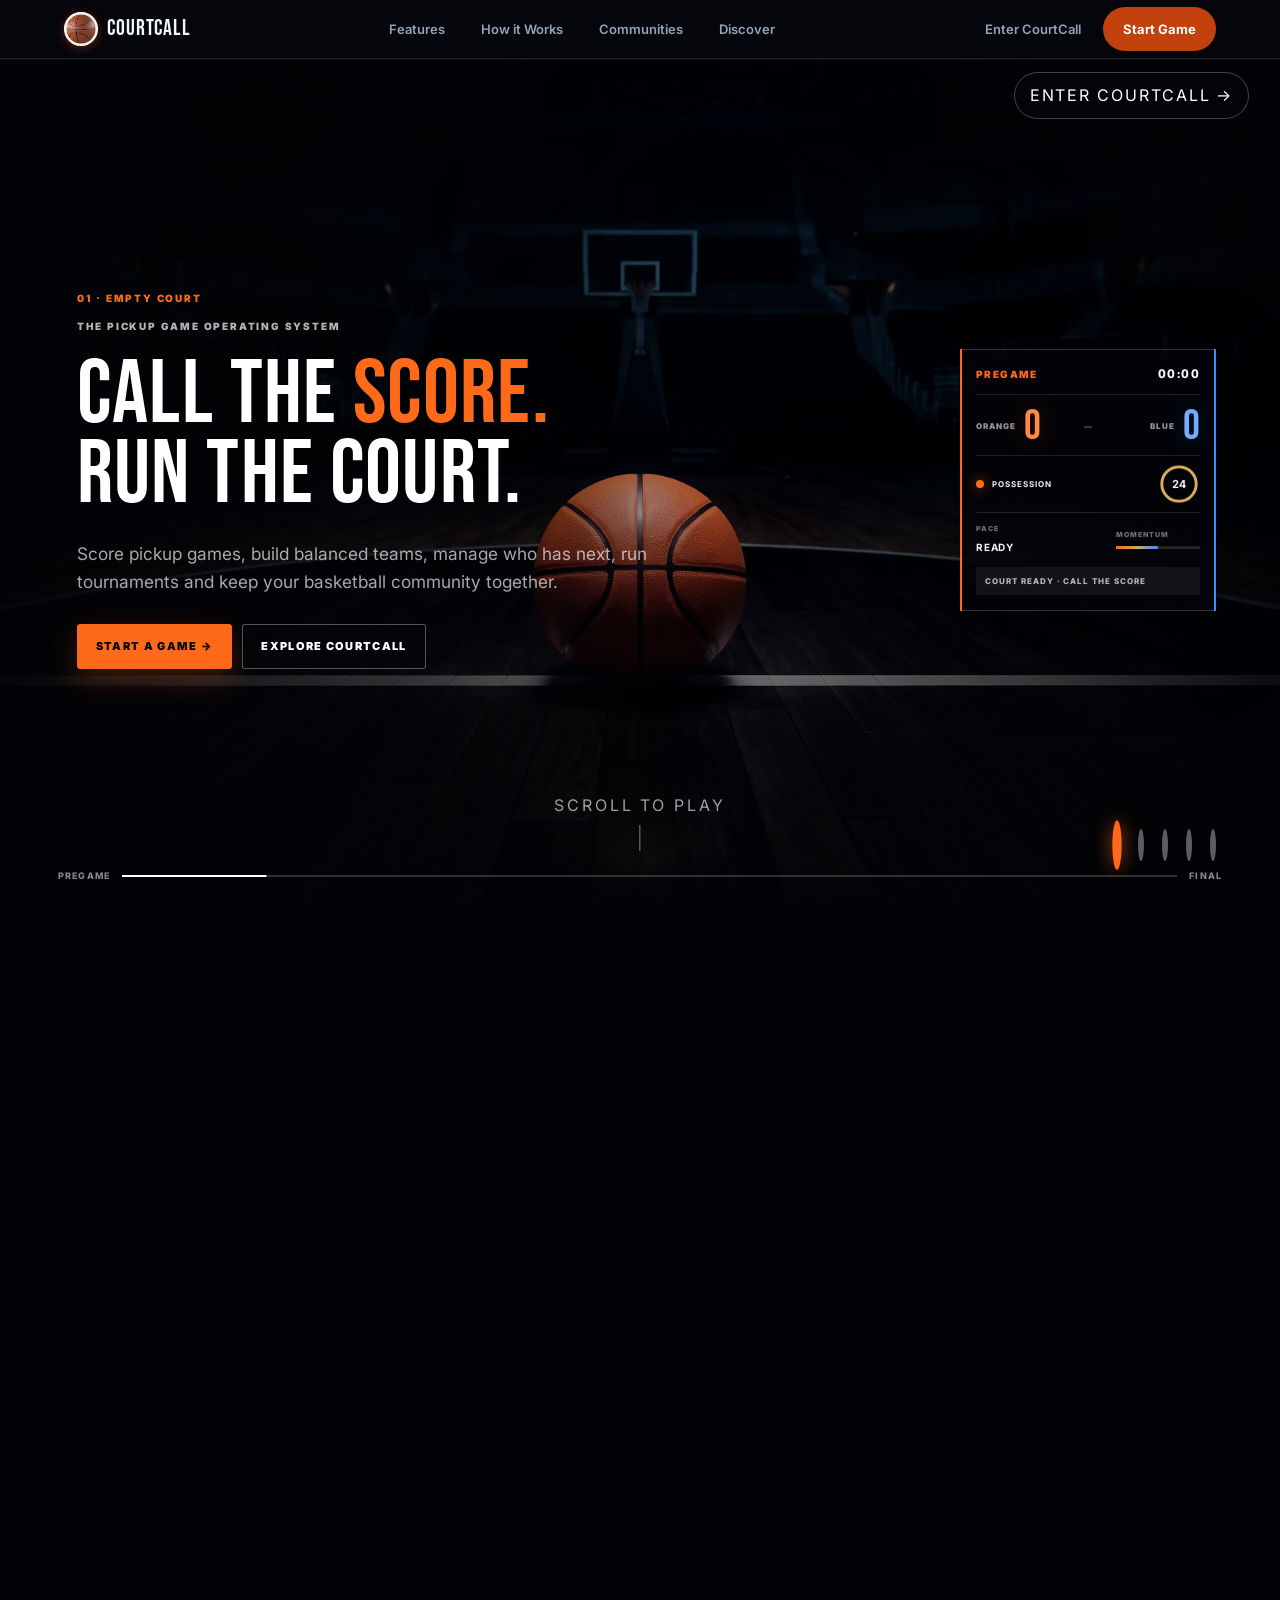
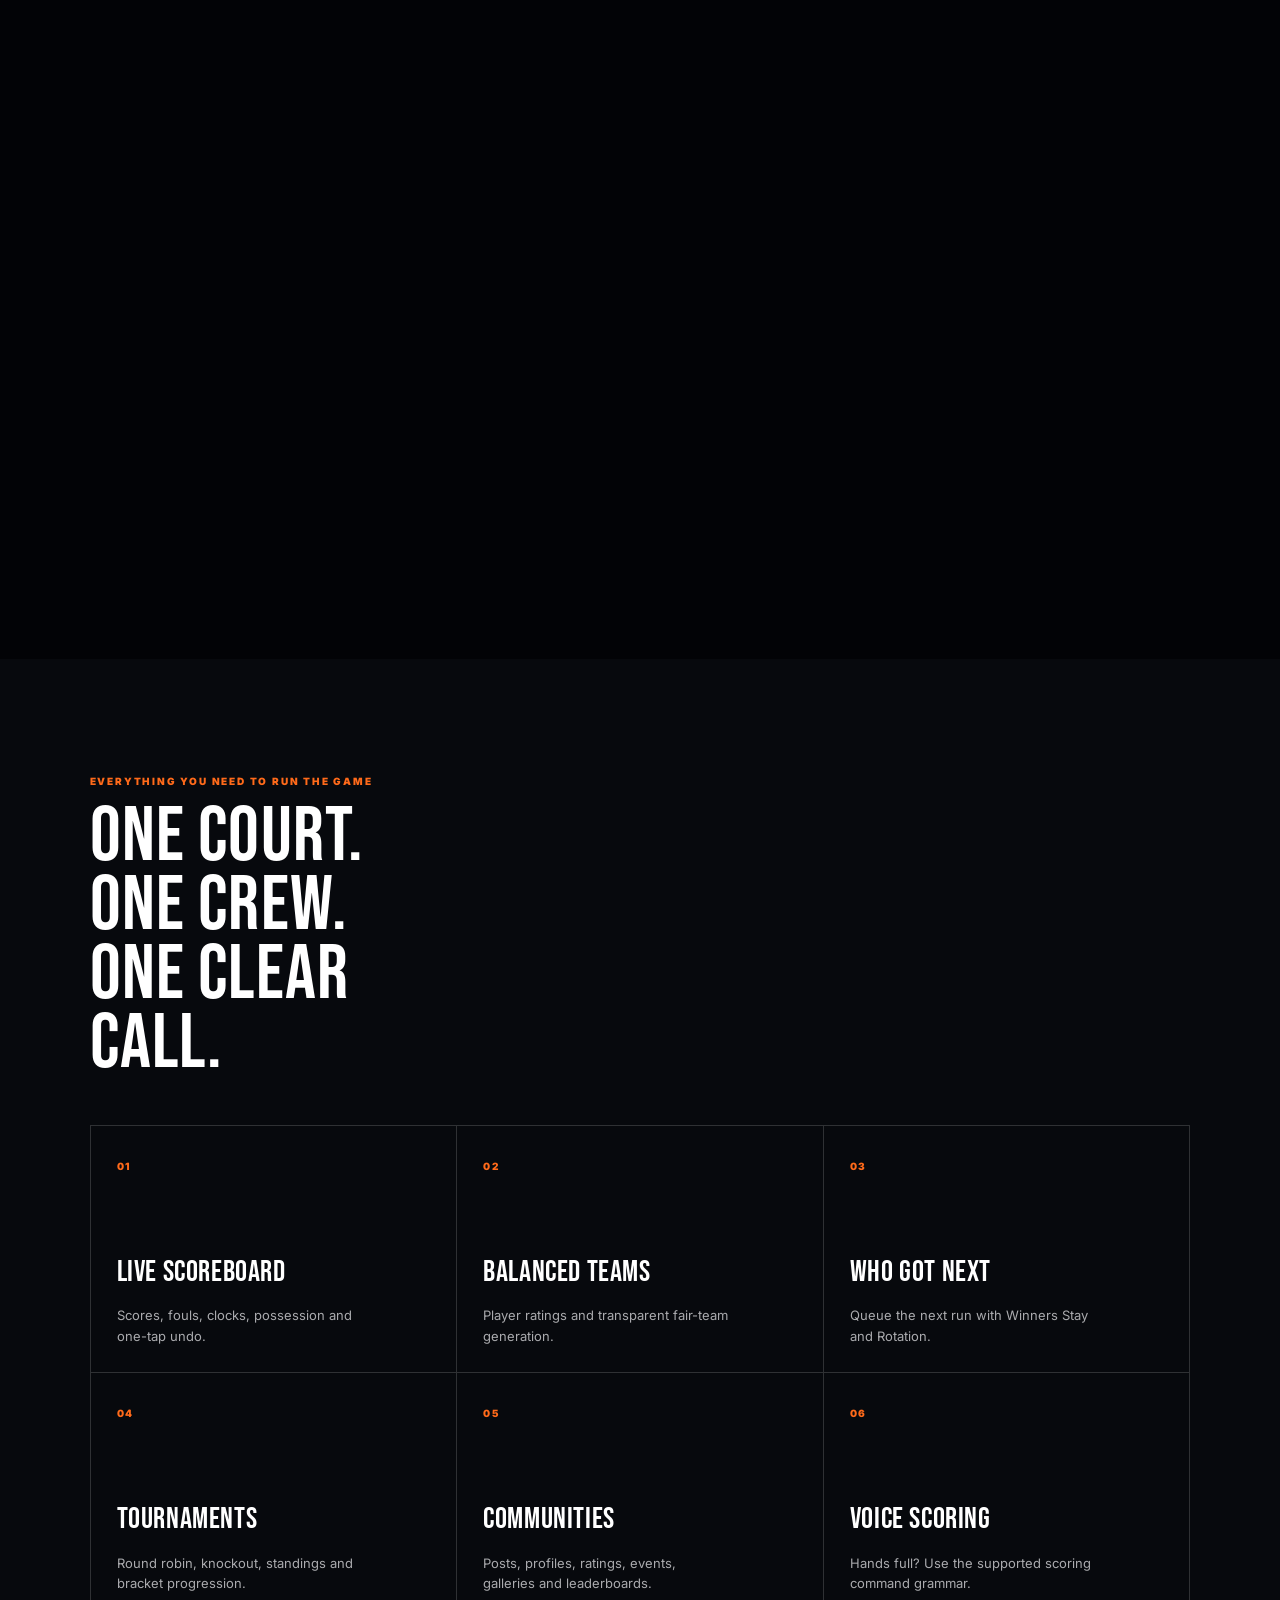
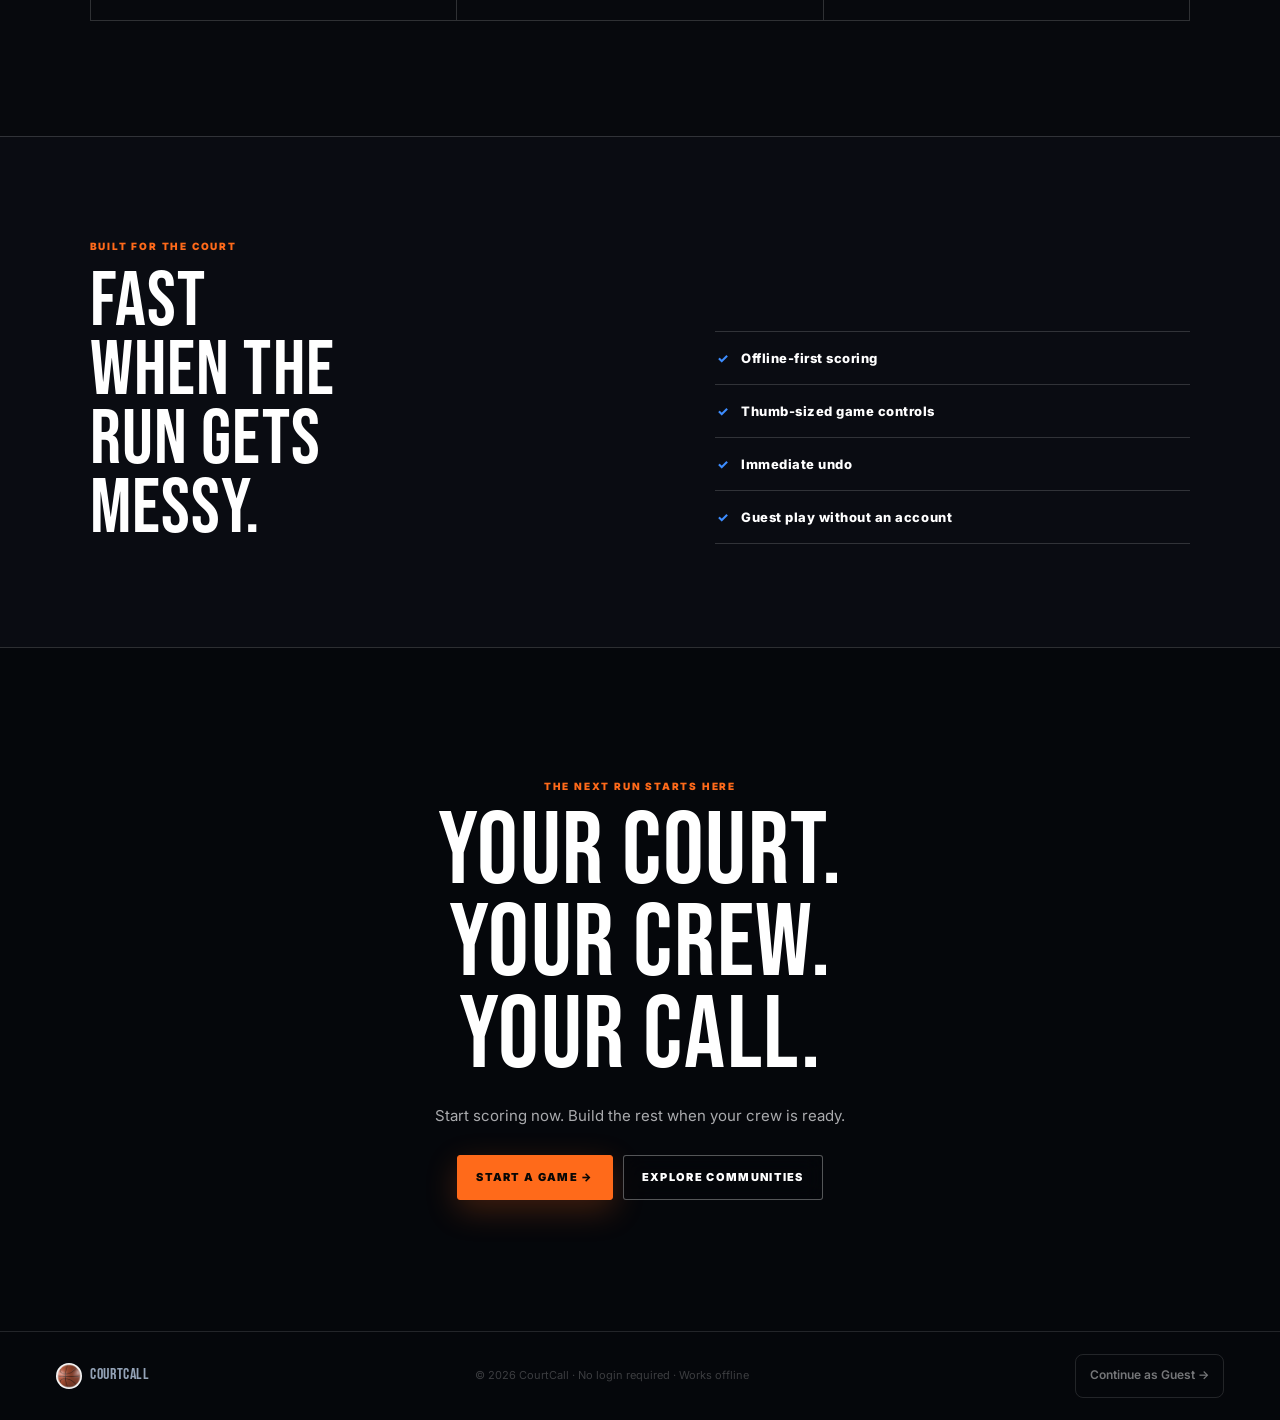
==== commit 1ca1a311: "Fix CourtCall Phase 9.6 production QA issues" ====
--- a/index.html
+++ b/index.html
@@ -3570,7 +3570,7 @@
 let _settingHash=false;
 // Screens that should NOT be deep-linked/restored from a cold URL because
 // they need live state or an auth identity we can't assume on first load.
-const _PUBLIC_SCREENS=new Set(['landing','profile','onboarding','privacy','terms','communities','world','help-center']);
+const _PUBLIC_SCREENS=new Set(['landing','profile','onboarding','privacy','terms','communities','world','help','help-center']);
 function _validScreen(name){return !!document.getElementById('s-'+name);}
 function _screenToHash(name){
   if(name==='comm-detail'&&activeCommunityId)return `#/community/${encodeURIComponent(activeCommunityId)}`;
@@ -3592,6 +3592,7 @@
     hasActiveGame:Boolean(saved&&!saved.gameOver&&saved.teamA&&saved.teamB)
   });
   if(!decision.handled)return false;
+  if(decision.action!=='open_help'&&_hcOpen)closeHelpChat();
   if(decision.reason==='auth_required')_authRequestedHash=location.hash;
   if(decision.action==='open_community'){openCommunity(decision.communityId);return true}
   if(decision.route==='community'&&decision.reason==='unknown_community'&&decision.communityId){
@@ -3599,6 +3600,16 @@
   }
   if(decision.action==='open_tournament'){activeTournId=decision.tournamentId;showScreen('tourn-detail');return true}
   if(decision.action==='open_changelog'){openChangelog();return true}
+  if(decision.action==='open_help'){
+    const active=document.querySelector('.screen.active');
+    _helpCenterReturnScreen=active&&active.id!=='s-help-center'
+      ?active.id.replace(/^s-/,'')
+      :(currentProfile?'hub':'landing');
+    history.replaceState(null,'','#/help-center');
+    showScreen('help-center');
+    openHelpChat();
+    return true;
+  }
   if(decision.action==='resume_game'){handleResume();return true}
   showScreen(decision.screen||'profile');return true;
 }
@@ -10819,7 +10830,8 @@
   const wrap=document.getElementById('help-chat-wrap');
   wrap.classList.remove('open');_setModalBackground(wrap,false);wrap.setAttribute('inert','');wrap.setAttribute('aria-hidden','true');wrap.onkeydown=null;
   document.body.style.overflow='';
-  if(_helpReturnFocus?.isConnected)setTimeout(()=>_helpReturnFocus.focus(),0);_helpReturnFocus=null;
+  const returnFocus=_helpReturnFocus;_helpReturnFocus=null;
+  if(returnFocus?.isConnected)setTimeout(()=>returnFocus.focus(),0);
 }
 
 function clearHelpChat(){
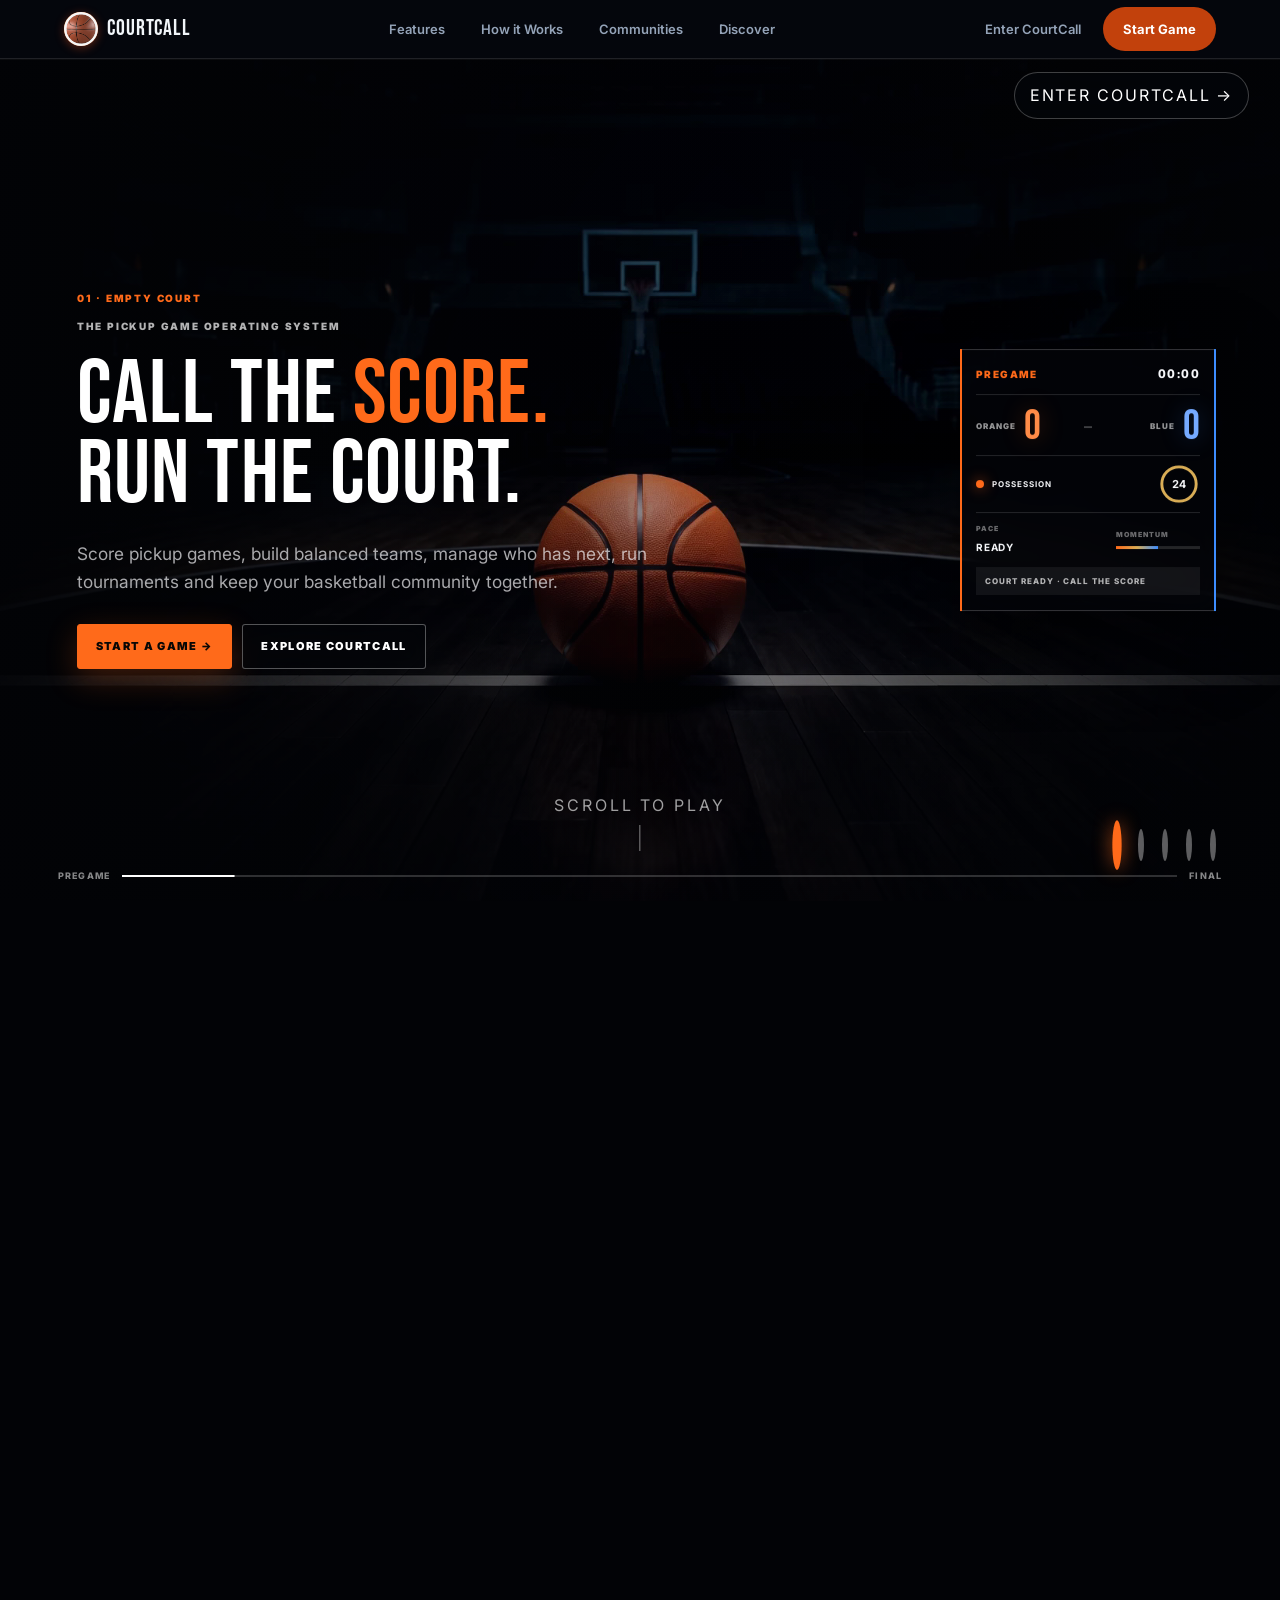
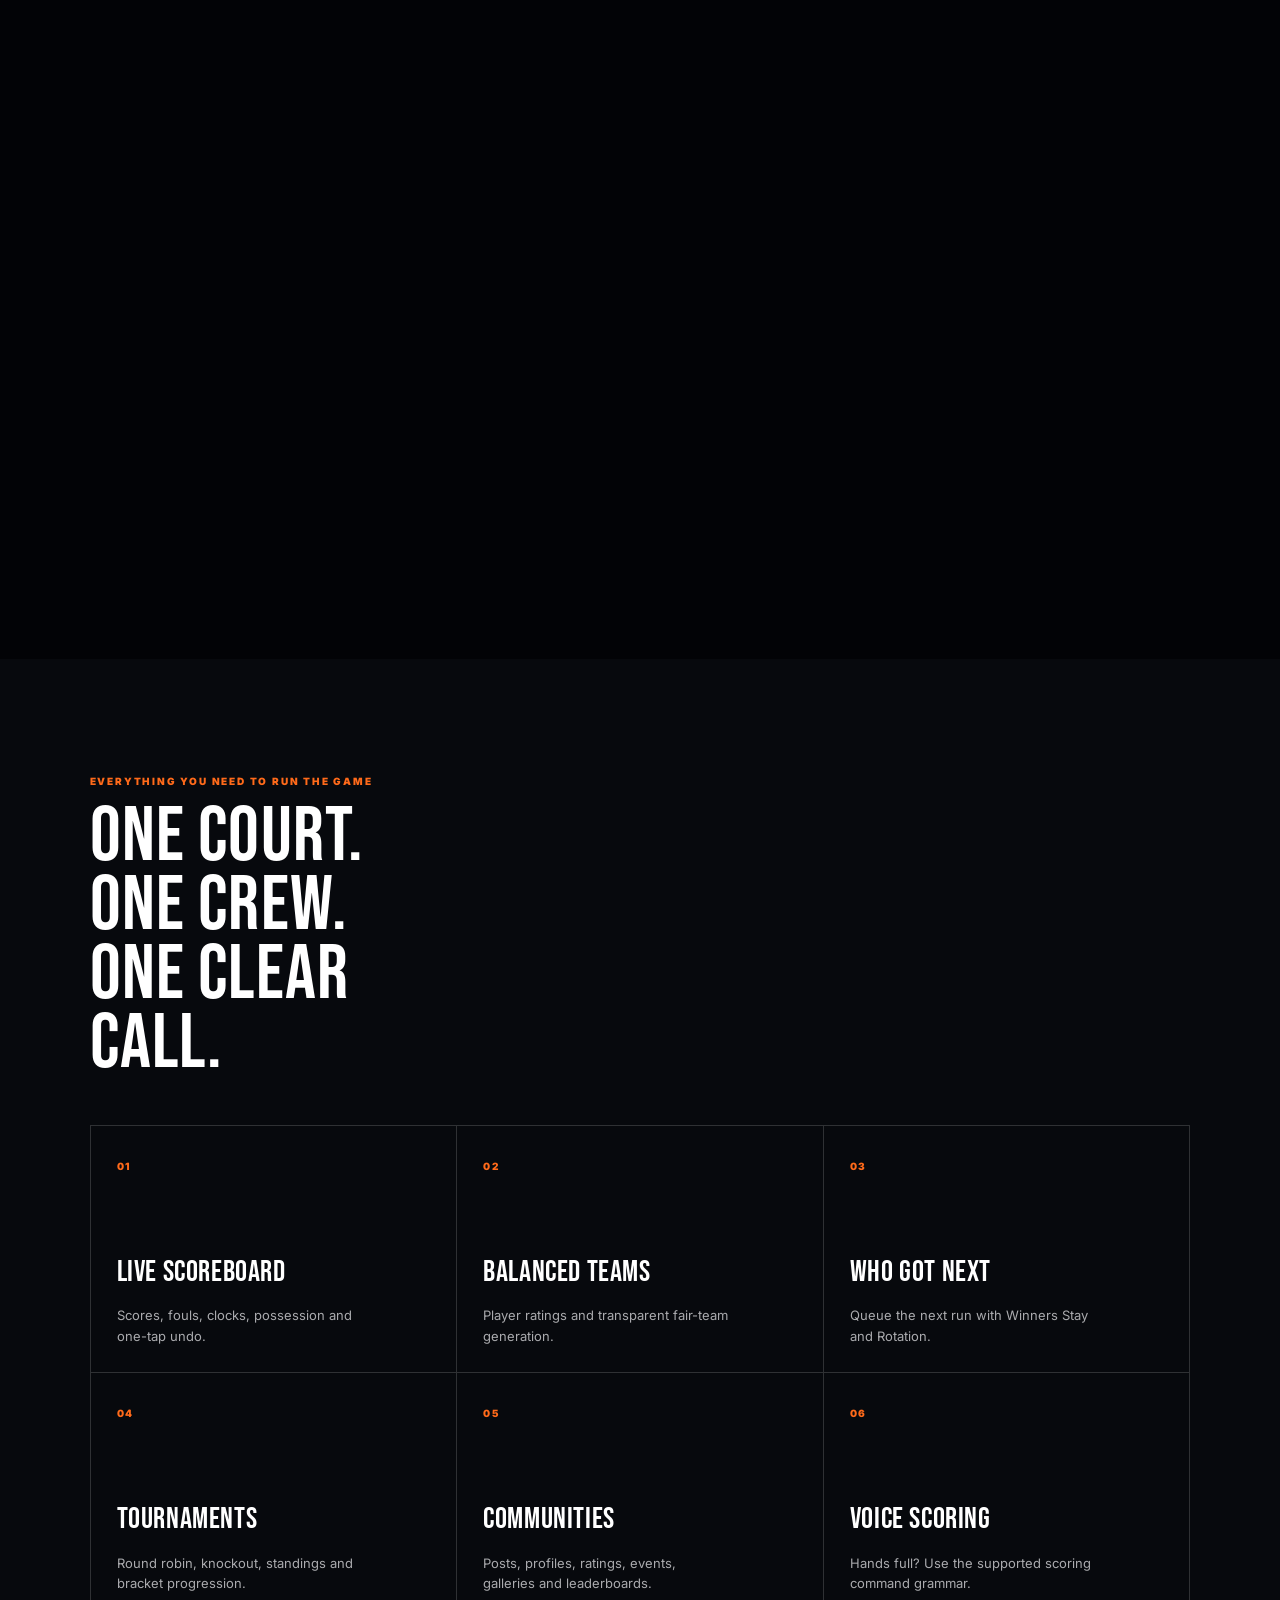
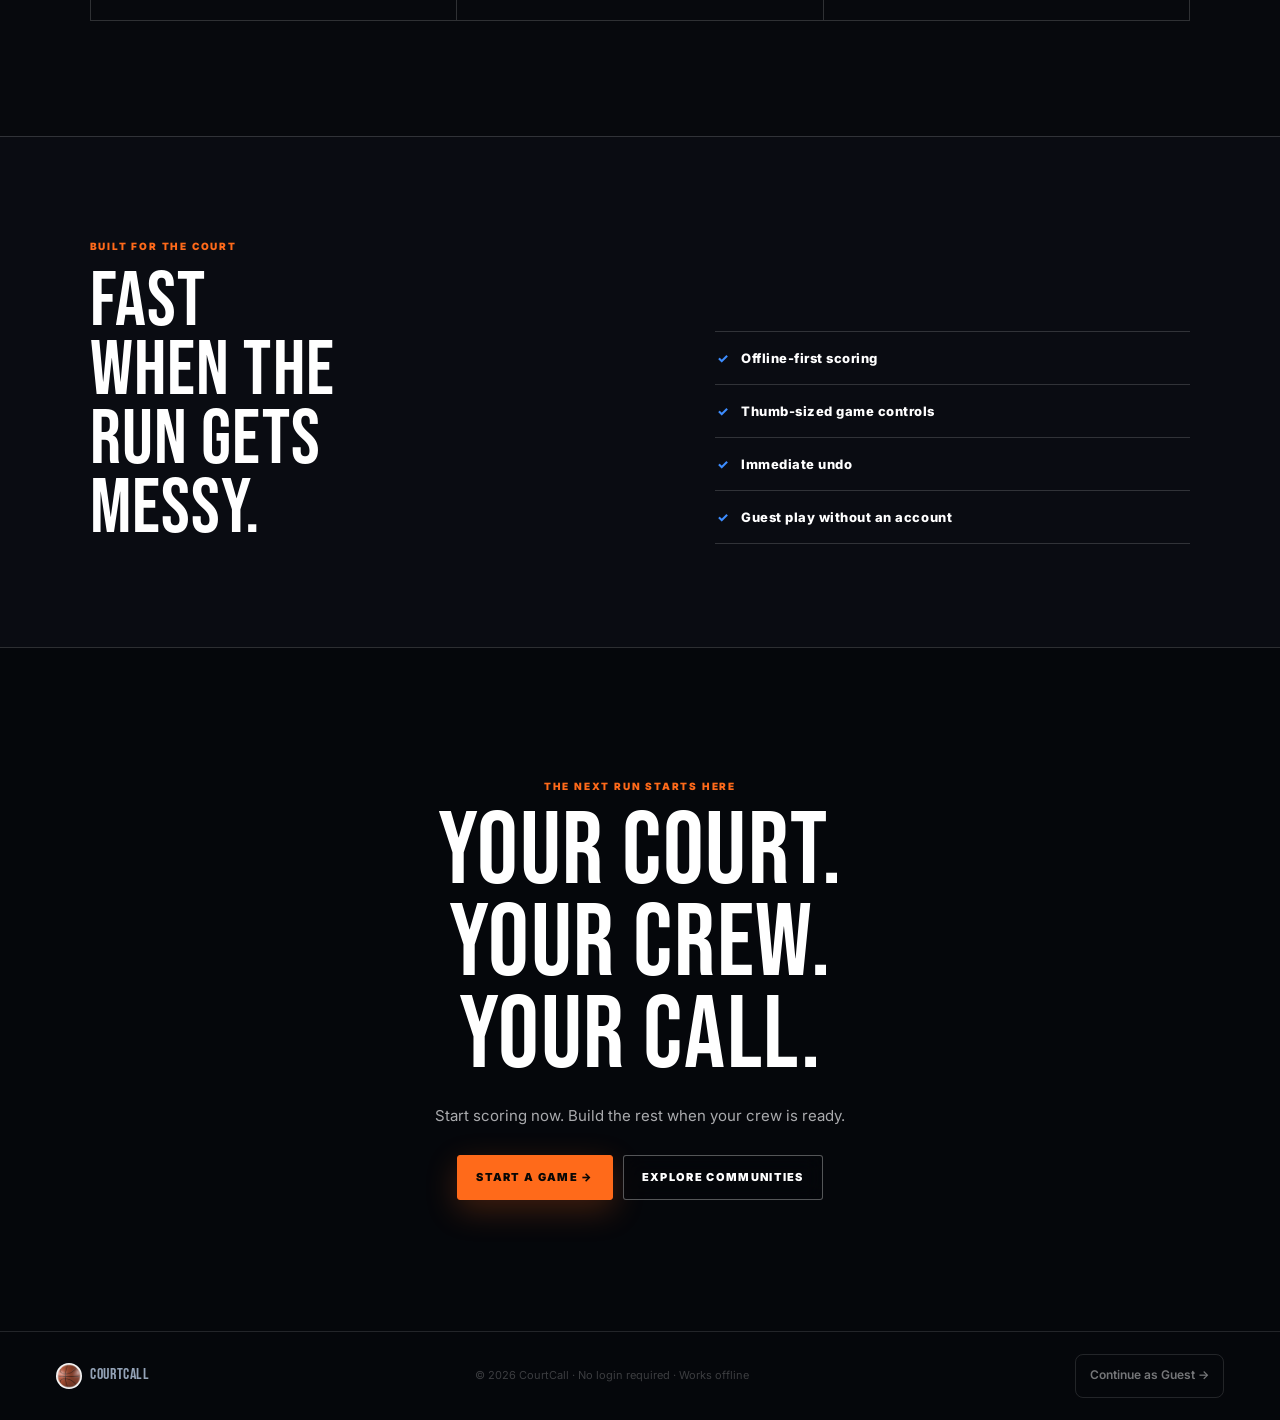
==== commit 8f9a4b4b: "Complete CourtCall Phase 10 Discover India tournaments" ====
--- a/index.html
+++ b/index.html
@@ -1698,6 +1698,7 @@
 <link rel="stylesheet" href="./courtcall-cinematic.css?v=20260814b">
 <link rel="stylesheet" href="./courtcall-global-visual-system.css?v=20260814b">
 <link rel="stylesheet" href="./courtcall-tournaments.css">
+<link rel="stylesheet" href="./courtcall-discover-india.css?v=20260822">
 <link rel="stylesheet" href="./courtcall-supporting-product.css?v=20260822">
 <link rel="stylesheet" href="./courtcall-auth.css?v=20260822">
 </head>
@@ -2520,6 +2521,13 @@
     <div class="page-title">Tournament</div>
     <button class="btn-icon" id="btn-new-tourn" onclick="showTournForm()" title="New tournament" aria-label="Create tournament">＋</button>
   </div>
+  <nav class="tourn-mode-tabs" id="tourn-mode-tabs" aria-label="Tournament sections">
+    <button class="tourn-mode-tab on" type="button" data-mode="my" onclick="setTournamentMode('my')">MY TOURNAMENTS</button>
+    <button class="tourn-mode-tab" type="button" data-mode="discover" onclick="setTournamentMode('discover')">DISCOVER INDIA</button>
+    <button class="tourn-mode-tab" type="button" data-mode="following" onclick="setTournamentMode('following')">FOLLOWING</button>
+    <button class="tourn-mode-tab" type="button" data-mode="host" onclick="setTournamentMode('host')">HOST</button>
+  </nav>
+  <div id="tourn-discover-view" class="tourn-discover-shell discover-hidden"></div>
   <div id="tourn-empty" class="tourn-empty">
     <div class="tourn-empty-icon">🏆</div>
     <div class="tourn-empty-title">No Active Tournament</div>
@@ -3141,6 +3149,7 @@
 
 <script src="./basketball-supa.js"></script>
 <script src="./courtcall-core.js"></script>
+<script src="./courtcall-discover-india.js?v=20260822"></script>
 <script src="./courtcall-communities.js?v=20260821"></script>
 <script src="./courtcall-notifications.js"></script>
 <script src="./courtcall-cloud-state.js"></script>
@@ -3599,6 +3608,9 @@
     _hydrateCommunityDeepLink(decision.communityId);return true;
   }
   if(decision.action==='open_tournament'){activeTournId=decision.tournamentId;showScreen('tourn-detail');return true}
+  if(decision.action==='open_tournament_mode'||decision.action==='open_tournament_discovery'){
+    showScreen('tournament');setTournamentMode(decision.tournamentMode,{id:decision.discoveryId||null});return true
+  }
   if(decision.action==='open_changelog'){openChangelog();return true}
   if(decision.action==='open_help'){
     const active=document.querySelector('.screen.active');
@@ -6577,6 +6589,44 @@
   navigator.share?navigator.share({text}):navigator.clipboard.writeText(text).then(()=>showToast('Copied!')).catch(()=>showToast('Copy failed'));
 }
 /* ════════════════════════════════════════════════════════
+   Discover India tournaments (local-first discovery layer)
+════════════════════════════════════════════════════════ */
+let tournamentMode='my',activeDiscoveredTournamentId=null,discoverUsesSamples=false;
+function discoverRead(key,fallback=[]){try{const value=JSON.parse(localStorage.getItem(key));return Array.isArray(value)?value:fallback}catch(_){return fallback}}
+function discoverWrite(key,value){localStorage.setItem(key,JSON.stringify(value))}
+function discoveredListings(){const local=CourtCallDiscoverIndia.normalizeCollection(discoverRead(CourtCallDiscoverIndia.STORAGE.listings));const followed=discoverFollowing();const samples=CourtCallDiscoverIndia.SAMPLE.filter(item=>discoverUsesSamples||followed.includes(item.id));return local.concat(samples)}
+function discoverFollowing(){return CourtCallDiscoverIndia.normalizeFollowing(discoverRead(CourtCallDiscoverIndia.STORAGE.following))}
+function discoverDate(value){if(!value)return'Date not supplied';const date=new Date(value);return Number.isNaN(date.getTime())?'Date not supplied':date.toLocaleDateString('en-IN',{day:'numeric',month:'short',year:'numeric'})}
+function discoverMoney(value){return value===null?'Fee not supplied':value===0?'Free':`₹${Number(value).toLocaleString('en-IN')}`}
+function discoverBadge(item){return`<span class="discover-badge verify">${escHtml(CourtCallDiscoverIndia.verificationLabel(item))}</span>${item.isSample?'<span class="discover-badge sample">SAMPLE / DEMO</span>':''}<span class="discover-badge">${escHtml(item.listingType)}</span>`}
+function discoverCard(item){const followed=discoverFollowing().includes(item.id);return`<article class="discover-card"><div class="discover-badges">${discoverBadge(item)}</div><h3>${escHtml(item.name)}</h3><p>By ${escHtml(item.organiser)} · ${escHtml(item.city||'City not supplied')}, ${escHtml(item.state||'State not supplied')} · ${discoverDate(item.startDate)}</p><div class="discover-meta"><span class="discover-badge">${escHtml(item.format)}</span><span class="discover-badge">${escHtml(item.ageCategory)}</span><span class="discover-badge">${escHtml(item.registrationStatus)}</span><span class="discover-badge">${escHtml(discoverMoney(item.fee))}</span><span class="discover-badge">${escHtml(item.prize||'Prize not supplied')}</span></div><p>Source: ${escHtml(item.sourceName)} · Checked ${discoverDate(item.lastVerifiedAt)}</p><div class="discover-actions"><button class="discover-btn" type="button" onclick="openDiscoveredTournament(${jsArg(item.id)})">View details</button><button class="discover-btn secondary" type="button" aria-pressed="${followed}" onclick="toggleDiscoveredFollow(${jsArg(item.id)})">${followed?'Following ✓':'Follow'}</button></div></article>`}
+function setTournamentMode(mode,options={}){
+  tournamentMode=['my','discover','following','host'].includes(mode)?mode:'my';activeDiscoveredTournamentId=options.id||null;
+  document.querySelectorAll('#tourn-mode-tabs .tourn-mode-tab').forEach(btn=>{const on=btn.dataset.mode===tournamentMode;btn.classList.toggle('on',on);btn.setAttribute('aria-current',on?'page':'false')});
+  const discovery=document.getElementById('tourn-discover-view');const legacy=['tourn-empty','tourn-form-wrap','tourn-list-wrap'];
+  if(tournamentMode==='my'){discovery.classList.add('discover-hidden');renderTournament();}
+  else{legacy.forEach(id=>document.getElementById(id)?.classList.add('hidden'));discovery.classList.remove('discover-hidden');renderDiscoverMode()}
+  const suffix=tournamentMode==='my'?'':`/${tournamentMode}${activeDiscoveredTournamentId?`/${encodeURIComponent(activeDiscoveredTournamentId)}`:''}`;
+  if(options.syncHash!==false&&location.hash!==`#/tournament${suffix}`)history.pushState(null,'',`#/tournament${suffix}`);
+}
+function renderDiscoverMode(){const view=document.getElementById('tourn-discover-view');if(!view)return;if(activeDiscoveredTournamentId){renderDiscoveredDetail(view);return}if(tournamentMode==='host'){renderDiscoverHost(view);return}renderDiscoverList(view)}
+function discoverFilterMarkup(){const states=Object.keys(CourtCallDiscoverIndia.STATES);return`<div class="discover-filters" aria-label="Tournament filters"><label class="wide">Search<input id="discover-q" type="search" placeholder="Tournament, organiser, city or venue" oninput="renderDiscoverResults()"></label><label>State<select id="discover-state" onchange="updateDiscoverCities();renderDiscoverResults()"><option value="">All states</option>${states.map(s=>`<option>${escHtml(s)}</option>`).join('')}</select></label><label>City<select id="discover-city" onchange="renderDiscoverResults()"><option value="">All cities</option></select></label><label>From<input id="discover-from" type="date" onchange="renderDiscoverResults()"></label><label>To<input id="discover-to" type="date" onchange="renderDiscoverResults()"></label><label>Format<select id="discover-format" onchange="renderDiscoverResults()"><option value="">All</option><option>3X3</option><option>5X5</option><option>1X1</option></select></label><label>Age / category<select id="discover-age" onchange="renderDiscoverResults()"><option value="">All</option><option>Open</option><option>U18</option><option>U16</option><option>Masters</option></select></label><label>Gender<select id="discover-gender" onchange="renderDiscoverResults()"><option value="">All</option><option>MEN</option><option>WOMEN</option><option>MIXED</option><option>OPEN</option></select></label><label>Level<select id="discover-level" onchange="renderDiscoverResults()"><option value="">All</option><option>GRASSROOTS</option><option>AMATEUR</option><option>COLLEGIATE</option><option>ELITE</option><option>OPEN</option></select></label><label>Status<select id="discover-status" onchange="renderDiscoverResults()"><option value="">All</option><option>OPEN</option><option>CLOSING SOON</option><option>CLOSED</option><option>ANNOUNCED</option></select></label><label>Max fee<input id="discover-fee" type="number" min="0" placeholder="Any" oninput="renderDiscoverResults()"></label><label><span>Prize</span><select id="discover-prize" onchange="renderDiscoverResults()"><option value="">Any</option><option value="yes">Prize listed</option></select></label></div>`}
+function renderDiscoverList(view){const following=tournamentMode==='following';view.innerHTML=`<header class="discover-hero"><span class="discover-kicker">${following?'Saved watchlist':'THE BASKETBALL CALENDAR OF INDIA'}</span><h2>${following?'Following':'Find it. Enter it. Play it. Run it.'}</h2><p>${following?'Listings you follow are stored on this device.':'Discover basketball tournaments listed by organisers, communities, and trusted public sources across India. Coverage is not complete; always confirm details with the named source.'}</p></header>${following?'':discoverFilterMarkup()}<div class="discover-toolbar"><strong id="discover-count">Tournament listings</strong><div class="discover-actions">${!following?'<button class="discover-btn secondary" type="button" onclick="clearDiscoverFilters()">Clear filters</button>':''}${!following&&discoveredListings().length===0?'<button class="discover-btn secondary" type="button" onclick="enableDiscoverSamples()">Preview sample data</button>':''}</div></div><p class="discover-notice">Badges describe how a listing entered CourtCall, not a guarantee. “Last checked” records freshness; external details may change.</p><div class="india-map" id="discover-map" aria-label="Quick state filter">${Object.keys(CourtCallDiscoverIndia.STATES).map(s=>`<button type="button" onclick="selectDiscoverState(${jsArg(s)})">${escHtml(s)}</button>`).join('')}</div><div id="discover-loading" class="discover-hidden" role="status">Loading tournament listings…</div><div class="discover-grid" id="discover-results"></div>`;renderDiscoverResults()}
+function currentDiscoverFilters(){return{query:document.getElementById('discover-q')?.value||'',state:document.getElementById('discover-state')?.value||'',city:document.getElementById('discover-city')?.value||'',dateFrom:document.getElementById('discover-from')?.value||'',dateTo:document.getElementById('discover-to')?.value||'',format:document.getElementById('discover-format')?.value||'',ageCategory:document.getElementById('discover-age')?.value||'',gender:document.getElementById('discover-gender')?.value||'',level:document.getElementById('discover-level')?.value||'',registrationStatus:document.getElementById('discover-status')?.value||'',feeMax:document.getElementById('discover-fee')?.value||'',hasPrize:document.getElementById('discover-prize')?.value==='yes'}}
+function renderDiscoverResults(){const target=document.getElementById('discover-results');if(!target)return;let items=discoveredListings();if(tournamentMode==='following'){const ids=discoverFollowing();items=items.filter(item=>ids.includes(item.id))}else items=CourtCallDiscoverIndia.filterTournaments(items,currentDiscoverFilters());document.getElementById('discover-count').textContent=`${items.length} listing${items.length===1?'':'s'}`;target.innerHTML=items.length?items.map(discoverCard).join(''):`<div class="discover-empty"><strong>${tournamentMode==='following'?'Nothing followed yet':'No matching published listings'}</strong>${tournamentMode==='following'?'Follow a tournament from Discover India to keep it here.':'CourtCall will not invent live tournaments. Adjust filters, submit a listing, or preview clearly marked sample data.'}</div>`}
+function updateDiscoverCities(){const state=document.getElementById('discover-state')?.value||'',city=document.getElementById('discover-city');if(!city)return;city.innerHTML='<option value="">All cities</option>'+CourtCallDiscoverIndia.citiesForState(state).map(value=>`<option>${escHtml(value)}</option>`).join('')}
+function clearDiscoverFilters(){document.querySelectorAll('#tourn-discover-view input').forEach(input=>input.value='');document.querySelectorAll('#tourn-discover-view select').forEach(select=>select.value='');updateDiscoverCities();document.querySelectorAll('#discover-map button').forEach(btn=>btn.classList.remove('on'));renderDiscoverResults()}
+function selectDiscoverState(state){const input=document.getElementById('discover-state');if(!input)return;input.value=input.value===state?'':state;updateDiscoverCities();document.querySelectorAll('#discover-map button').forEach(btn=>btn.classList.toggle('on',btn.textContent===input.value));renderDiscoverResults()}
+function enableDiscoverSamples(){discoverUsesSamples=true;renderDiscoverMode();showToast('Showing unmistakably labelled sample listings',{type:'success'})}
+function toggleDiscoveredFollow(id){const next=CourtCallDiscoverIndia.toggleFollowing(discoverFollowing(),id);discoverWrite(CourtCallDiscoverIndia.STORAGE.following,next);renderDiscoverMode();showToast(next.includes(id)?'Tournament followed':'Tournament unfollowed',{type:'success'})}
+function openDiscoveredTournament(id){activeDiscoveredTournamentId=id;setTournamentMode('discover',{id})}
+function renderDiscoveredDetail(view){const item=discoveredListings().find(x=>x.id===activeDiscoveredTournamentId);if(!item){view.innerHTML='<div class="discover-empty"><strong>Listing unavailable</strong>This local or sample listing could not be found.<div class="discover-actions"><button class="discover-btn" onclick="setTournamentMode(\'discover\')">Back to Discover</button></div></div>';return}const followed=discoverFollowing().includes(item.id),link=(url,label)=>url?`<a class="discover-btn secondary" href="${escAttr(url)}" target="_blank" rel="noopener noreferrer">${label} ↗</a>`:'';view.innerHTML=`<div class="discover-detail"><button class="discover-btn secondary" type="button" onclick="setTournamentMode('discover')">← Discover India</button><section><div class="discover-badges">${discoverBadge(item)}</div><h2>${escHtml(item.name)}</h2><p>${escHtml(item.description||'No description supplied.')}</p><div class="discover-actions"><button class="discover-btn" aria-pressed="${followed}" onclick="toggleDiscoveredFollow(${jsArg(item.id)})">${followed?'Following ✓':'Follow tournament'}</button>${link(item.registrationUrl,'Register externally')}${link(item.sourceUrl,'Open source')}</div></section><section><h3>Overview</h3><p>${escHtml(item.eligibility||'Eligibility not supplied.')}</p></section><section><h3>Categories</h3><p>${escHtml(item.category||item.ageCategory)} · ${escHtml(item.gender)} · ${escHtml(item.level)} · ${escHtml(item.format)}${item.teamSize?` · ${item.teamSize} players/team`:''}${item.maxTeams?` · ${item.maxTeams} teams max`:''}</p></section><section><h3>Schedule</h3><p>${discoverDate(item.startDate)}${item.endDate?` – ${discoverDate(item.endDate)}`:''}. Registration ${escHtml(item.registrationStatus)}${item.registrationDeadline?` until ${discoverDate(item.registrationDeadline)}`:''}.</p></section><section><h3>Venue</h3><p>${escHtml(item.venue||'Not supplied')} · ${escHtml([item.city,item.state].filter(Boolean).join(', ')||'Location not supplied')}</p>${link(item.mapsUrl,'Open map')}</section><section><h3>Registration</h3><p>${escHtml(discoverMoney(item.fee))} · Prize: ${escHtml(item.prize||'Not supplied')}</p>${link(item.rulesUrl,'Rules')}${link(item.registrationUrl,'Register externally')}</section><section><h3>Organiser</h3><p>${escHtml(item.organiser)} · ${escHtml(item.contact||item.email||item.whatsapp||'Contact not supplied')}</p></section><section><h3>Trust & source</h3><p>${escHtml(CourtCallDiscoverIndia.verificationLabel(item))} · ${escHtml(item.sourceType)} · Listed by ${escHtml(item.sourceName)} · Last checked ${discoverDate(item.lastVerifiedAt)}.</p><div class="discover-notice">CourtCall discovery is informational. Verify eligibility, payment instructions, venue and schedule with the organiser before acting.</div></section><section><h3>Corrections and ownership</h3><div class="discover-actions"><button class="discover-btn secondary" onclick="showDiscoverIntent('report',${jsArg(item.id)})">Report incorrect info</button><button class="discover-btn secondary" onclick="showDiscoverIntent('claim',${jsArg(item.id)})">Claim this tournament</button></div><div id="discover-intent"></div></section></div>`}
+function showDiscoverIntent(kind,id){const target=document.getElementById('discover-intent');if(!target)return;target.innerHTML=`<form class="discover-form" onsubmit="event.preventDefault();saveDiscoverIntent('${kind}',${jsArg(id)},this)"><label>Your name<input name="name" required maxlength="80"></label><label>Email<input name="email" type="email" required maxlength="120"></label><label>${kind==='claim'?'How are you connected to this organiser?':'What information appears incorrect?'}<textarea name="note" required maxlength="500"></textarea></label><button class="discover-btn" type="submit">Submit ${kind==='claim'?'claim intent':'report'}</button><p class="discover-notice">Saved locally as PENDING. This does not verify a listing or grant ownership.</p></form>`}
+function saveDiscoverIntent(kind,tournamentId,form){const intent=CourtCallDiscoverIndia.normalizeIntent({tournamentId,name:form.name.value,email:form.email.value,note:form.note.value},kind);if(!CourtCallDiscoverIndia.validIntent(intent)){showToast('Enter a valid name, email and explanation',{type:'error'});return}const key=kind==='claim'?CourtCallDiscoverIndia.STORAGE.claims:CourtCallDiscoverIndia.STORAGE.reports;discoverWrite(key,discoverRead(key).concat(intent));form.innerHTML='<p class="discover-notice" role="status">Saved on this device as PENDING. No verification or ownership changed.</p>'}
+function renderDiscoverHost(view){view.innerHTML=`<header class="discover-hero"><span class="discover-kicker">Organiser pathway</span><h2>Host with CourtCall</h2><p>Create a real playable bracket with the existing CourtCall engine, or submit an external India listing for local review.</p></header><section class="discover-panel"><h3>Run it in CourtCall</h3><p>Uses the tested tournament creation, fixtures and scoring flow. CourtCall-created tournaments are identified as COURTCALL HOSTED; this is not an external verification badge.</p><button class="discover-btn" onclick="setTournamentMode('my');showTournForm()">Create playable tournament</button></section><section class="discover-panel"><h3>Submit a tournament</h3><form class="discover-form" onsubmit="event.preventDefault();submitDiscoverListing(this)"><label>Submitting as<select name="submitterRole"><option value="ORGANISER_LISTED">Organiser</option><option value="COMMUNITY_LISTED">Community member</option></select></label><label>Tournament name<input name="name" required maxlength="100"></label><label>Organiser<input name="organiser" required maxlength="100"></label><label>State<select name="state" required>${Object.keys(CourtCallDiscoverIndia.STATES).map(s=>`<option>${escHtml(s)}</option>`).join('')}</select></label><label>City<input name="city" required maxlength="80"></label><label>Venue<input name="venue" maxlength="120"></label><label>Start date<input name="startDate" type="date" required></label><label>End date<input name="endDate" type="date"></label><label>Format<select name="format"><option>3X3</option><option>5X5</option><option>1X1</option></select></label><label>Category<input name="category" maxlength="60" placeholder="Open, U18, corporate…"></label><label>Gender<select name="gender"><option>OPEN</option><option>MEN</option><option>WOMEN</option><option>MIXED</option></select></label><label>Level<select name="level"><option>OPEN</option><option>GRASSROOTS</option><option>AMATEUR</option><option>COLLEGIATE</option><option>ELITE</option></select></label><label>Registration status<select name="registrationStatus"><option>ANNOUNCED</option><option>OPEN</option><option>CLOSING SOON</option><option>CLOSED</option></select></label><label>Registration deadline<input name="registrationDeadline" type="date"></label><label>Entry fee<input name="fee" type="number" min="0"></label><label>Prize money<input name="prize" maxlength="80"></label><label>Contact<input name="contact" maxlength="120"></label><label>Registration link (HTTPS)<input name="registrationUrl" type="url" placeholder="https://…"></label><label>Rules link (HTTPS)<input name="rulesUrl" type="url" placeholder="https://…"></label><label>Source<input name="sourceName" required maxlength="100"></label><label>Source URL (HTTPS)<input name="sourceUrl" type="url" placeholder="https://…"></label><label>Optional notes<textarea name="description" maxlength="500"></textarea></label><button class="discover-btn">Submit locally for review</button><p class="discover-notice">Submissions remain PENDING and are never VERIFIED automatically. CourtCall does not claim central moderation has occurred.</p></form></section>`}
+function submitDiscoverListing(form){const role=form.submitterRole.value;const listing=CourtCallDiscoverIndia.normalizeTournament({id:`submitted_${Date.now()}`,name:form.name.value,organiser:form.organiser.value,state:form.state.value,city:form.city.value,venue:form.venue.value,startDate:form.startDate.value,endDate:form.endDate.value,format:form.format.value,category:form.category.value,ageCategory:form.category.value,gender:form.gender.value,level:form.level.value,registrationStatus:form.registrationStatus.value,registrationDeadline:form.registrationDeadline.value,fee:form.fee.value,prize:form.prize.value,contact:form.contact.value,registrationUrl:form.registrationUrl.value,rulesUrl:form.rulesUrl.value,sourceUrl:form.sourceUrl.value,sourceName:form.sourceName.value,sourceType:role==='ORGANISER_LISTED'?'ORGANISER':'COMMUNITY',description:form.description.value,verification:role,listingType:'DISCOVERED'});const submission={...listing,status:'PENDING',submittedAt:new Date().toISOString()};discoverWrite(CourtCallDiscoverIndia.STORAGE.submissions,discoverRead(CourtCallDiscoverIndia.STORAGE.submissions).concat(submission));form.reset();showToast('Submission saved locally as pending',{type:'success'})}
+
+/* ════════════════════════════════════════════════════════
    Tournament
 ════════════════════════════════════════════════════════ */
 let activeTournId=null;
@@ -6697,7 +6747,7 @@
   if(!Number.isInteger(winScore)||winScore<2||winScore>999){setTournError('Win score must be a whole number from 2 to 999');document.getElementById('tourn-win-custom')?.focus();return}
   const fixtures=format==='roundrobin'?genRoundRobin(teams):genKnockout(teams);
   const now=new Date().toISOString();
-  const t=CourtCallCore.deriveTournamentState({id:'tourn_'+Date.now(),name,format,winScore,teams:teams.map(n=>({name:n})),fixtures,createdAt:now,updatedAt:now,completed:false,ownerId:currentProfile?.id||'guest'});
+  const t=CourtCallCore.deriveTournamentState({id:'tourn_'+Date.now(),name,format,winScore,teams:teams.map(n=>({name:n})),fixtures,createdAt:now,updatedAt:now,completed:false,ownerId:currentProfile?.id||'guest',settings:{listingType:'COURTCALL HOSTED'}});
   const tours=getCol(K.tournaments);tours.push(tournamentRecord(t));setCol(K.tournaments,tours);
   supaUpsertTournament(t);
   trackEvent('tournament_created');
--- a/courtcall-discover-india.css
+++ b/courtcall-discover-india.css
@@ -0,0 +1,4 @@
+.tourn-mode-tabs{display:flex;gap:6px;overflow-x:auto;padding:12px 16px 8px;scrollbar-width:none}.tourn-mode-tabs::-webkit-scrollbar{display:none}.tourn-mode-tab{flex:0 0 auto;border:1px solid rgba(255,255,255,.14);background:#101720;color:#aeb8c5;border-radius:999px;padding:10px 14px;font:700 11px/1 var(--font-body,system-ui);letter-spacing:.06em}.tourn-mode-tab.on{color:#081019;background:#ff8a22;border-color:#ff8a22}.tourn-discover-shell{padding:10px 16px 48px;max-width:1100px;margin:auto}.discover-hero{border:1px solid rgba(255,138,34,.26);background:linear-gradient(135deg,rgba(255,138,34,.13),rgba(30,111,255,.08));border-radius:22px;padding:20px;margin-bottom:14px}.discover-hero h2{font:800 clamp(24px,5vw,42px)/1.05 var(--font-display,system-ui);margin:6px 0}.discover-hero p{color:#aeb8c5;max-width:680px;line-height:1.5}.discover-kicker,.discover-label{color:#ff9d45;text-transform:uppercase;letter-spacing:.12em;font-size:10px;font-weight:800}.discover-filters{display:grid;grid-template-columns:repeat(2,minmax(0,1fr));gap:9px;margin-bottom:16px}.discover-filters label{display:grid;gap:5px;color:#aeb8c5;font-size:11px}.discover-filters .wide{grid-column:1/-1}.discover-filters input,.discover-filters select,.discover-form input,.discover-form select,.discover-form textarea{width:100%;min-height:44px;border:1px solid rgba(255,255,255,.14);border-radius:11px;background:#0c1219;color:#f4f7fa;padding:10px 12px;font:inherit}.india-map{display:grid;grid-template-columns:repeat(3,1fr);gap:6px;margin:12px 0}.india-map button{min-height:38px;border:1px solid rgba(255,255,255,.12);border-radius:10px;background:#101820;color:#bdc7d2;font-size:10px}.india-map button.on{border-color:#ff8a22;color:#fff;background:rgba(255,138,34,.16)}.discover-toolbar{display:flex;align-items:center;justify-content:space-between;gap:10px;margin:16px 0}.discover-grid{display:grid;gap:12px}.discover-card{border:1px solid rgba(255,255,255,.12);border-radius:18px;background:linear-gradient(145deg,#111923,#0b1017);padding:16px;box-shadow:0 12px 30px rgba(0,0,0,.18)}.discover-card h3{margin:8px 0 5px;font-size:19px}.discover-card p{margin:5px 0;color:#aeb8c5}.discover-meta,.discover-badges,.discover-actions{display:flex;flex-wrap:wrap;gap:7px;align-items:center}.discover-badge{border:1px solid rgba(255,255,255,.15);border-radius:999px;padding:5px 8px;color:#cbd4df;font-size:9px;font-weight:800;letter-spacing:.06em}.discover-badge.verify{border-color:rgba(58,186,116,.5);color:#82dca9}.discover-badge.sample{border-color:#ff8a22;color:#ffb46e}.discover-actions{margin-top:14px}.discover-btn{min-height:42px;border:0;border-radius:11px;background:#ff8a22;color:#091017;padding:10px 13px;font-weight:800}.discover-btn.secondary{border:1px solid rgba(255,255,255,.16);background:transparent;color:#eef3f8}.discover-empty{text-align:center;border:1px dashed rgba(255,255,255,.18);border-radius:18px;padding:34px 18px;color:#aeb8c5}.discover-empty strong{display:block;color:#fff;font-size:19px;margin-bottom:7px}.discover-detail{display:grid;gap:13px}.discover-detail section,.discover-panel{border:1px solid rgba(255,255,255,.12);border-radius:17px;padding:16px;background:#0d141c}.discover-detail h2,.discover-detail h3{margin:4px 0 10px}.discover-detail dl{display:grid;grid-template-columns:auto 1fr;gap:9px 14px;margin:0}.discover-detail dt{color:#8491a0}.discover-detail dd{margin:0;color:#f4f7fa}.discover-form{display:grid;gap:11px}.discover-form label{display:grid;gap:5px;color:#b8c2ce;font-size:12px}.discover-form textarea{min-height:90px;resize:vertical}.discover-notice{border-left:3px solid #ff8a22;padding:10px 12px;background:rgba(255,138,34,.08);color:#d7dee7;font-size:12px;line-height:1.5}.discover-hidden{display:none!important}
+@media(min-width:700px){.tourn-mode-tabs{justify-content:center}.discover-filters{grid-template-columns:repeat(4,minmax(0,1fr))}.india-map{grid-template-columns:repeat(5,1fr)}.discover-grid{grid-template-columns:repeat(2,minmax(0,1fr))}}
+@media(min-width:1050px){.discover-grid{grid-template-columns:repeat(3,minmax(0,1fr))}.discover-filters{grid-template-columns:repeat(6,minmax(0,1fr))}}
+@media(max-width:360px){.discover-filters{grid-template-columns:1fr}.discover-filters .wide{grid-column:auto}.discover-actions .discover-btn{flex:1 1 100%}}
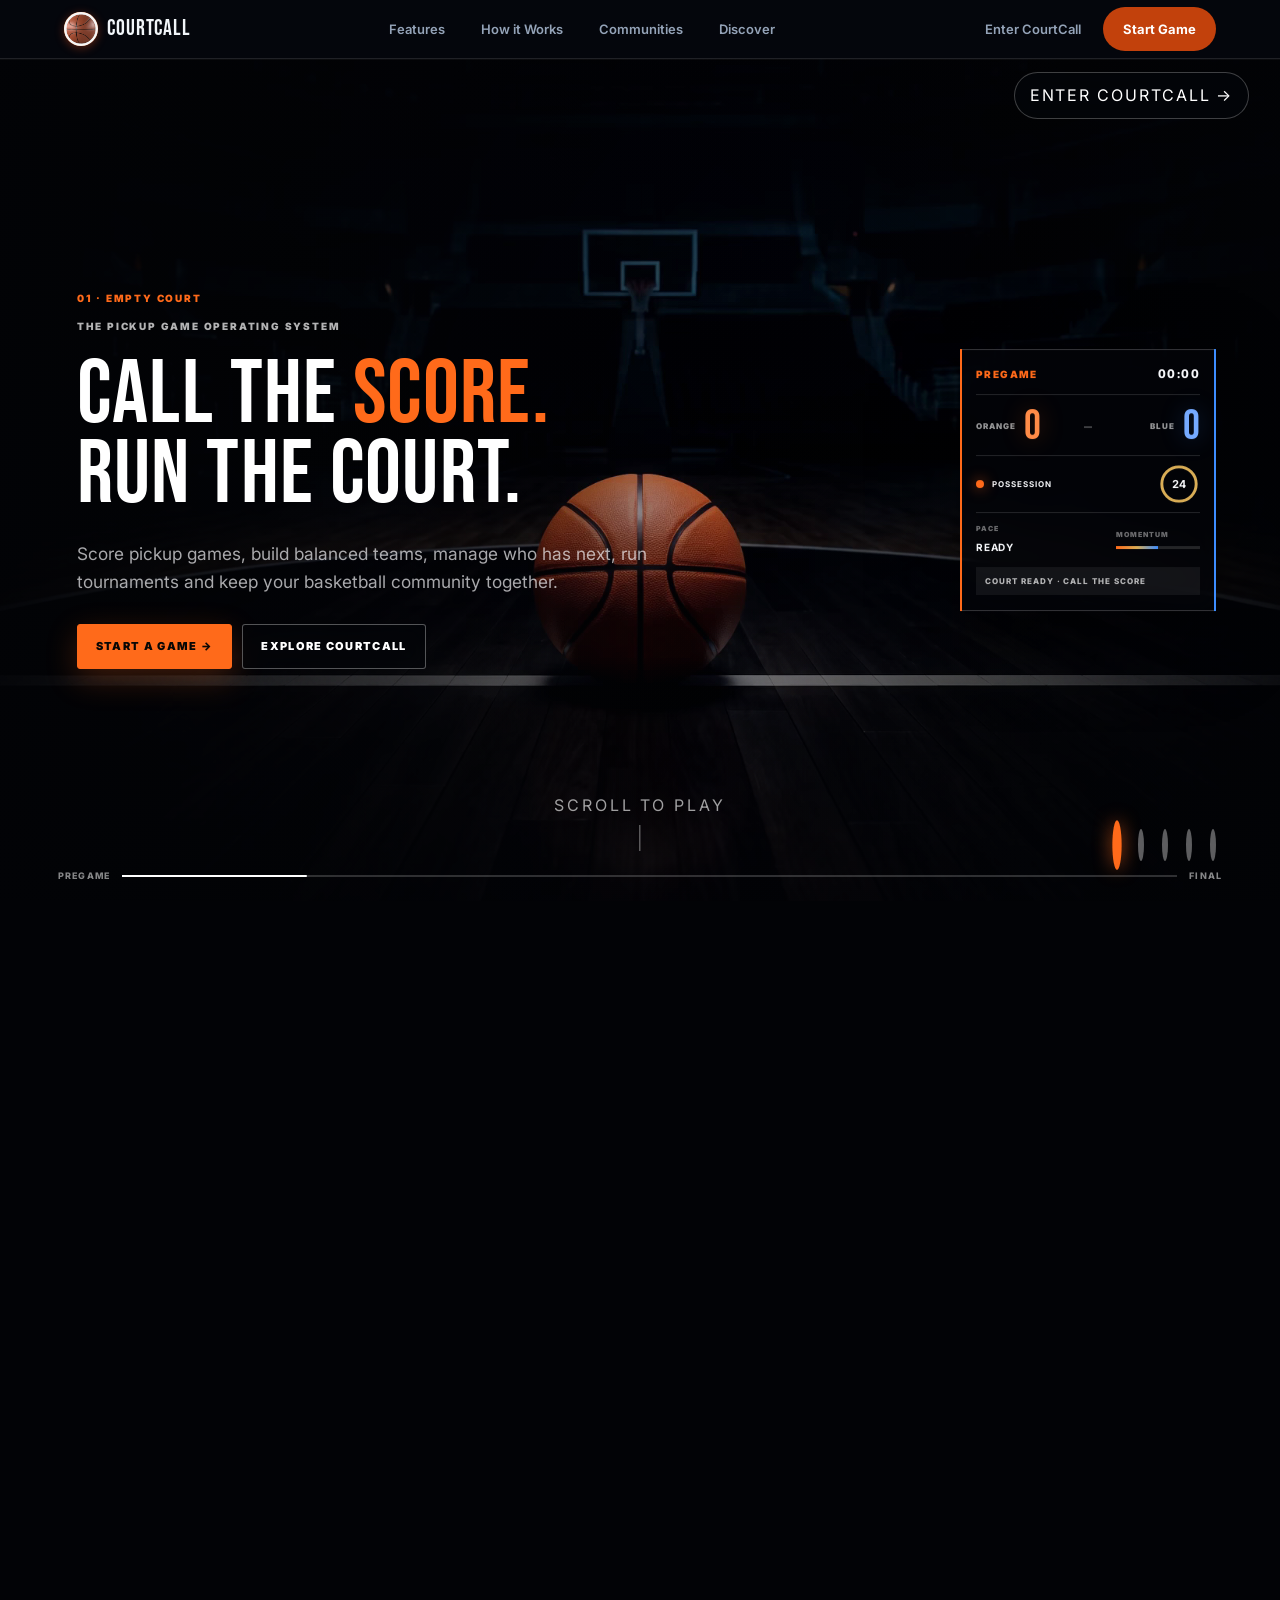
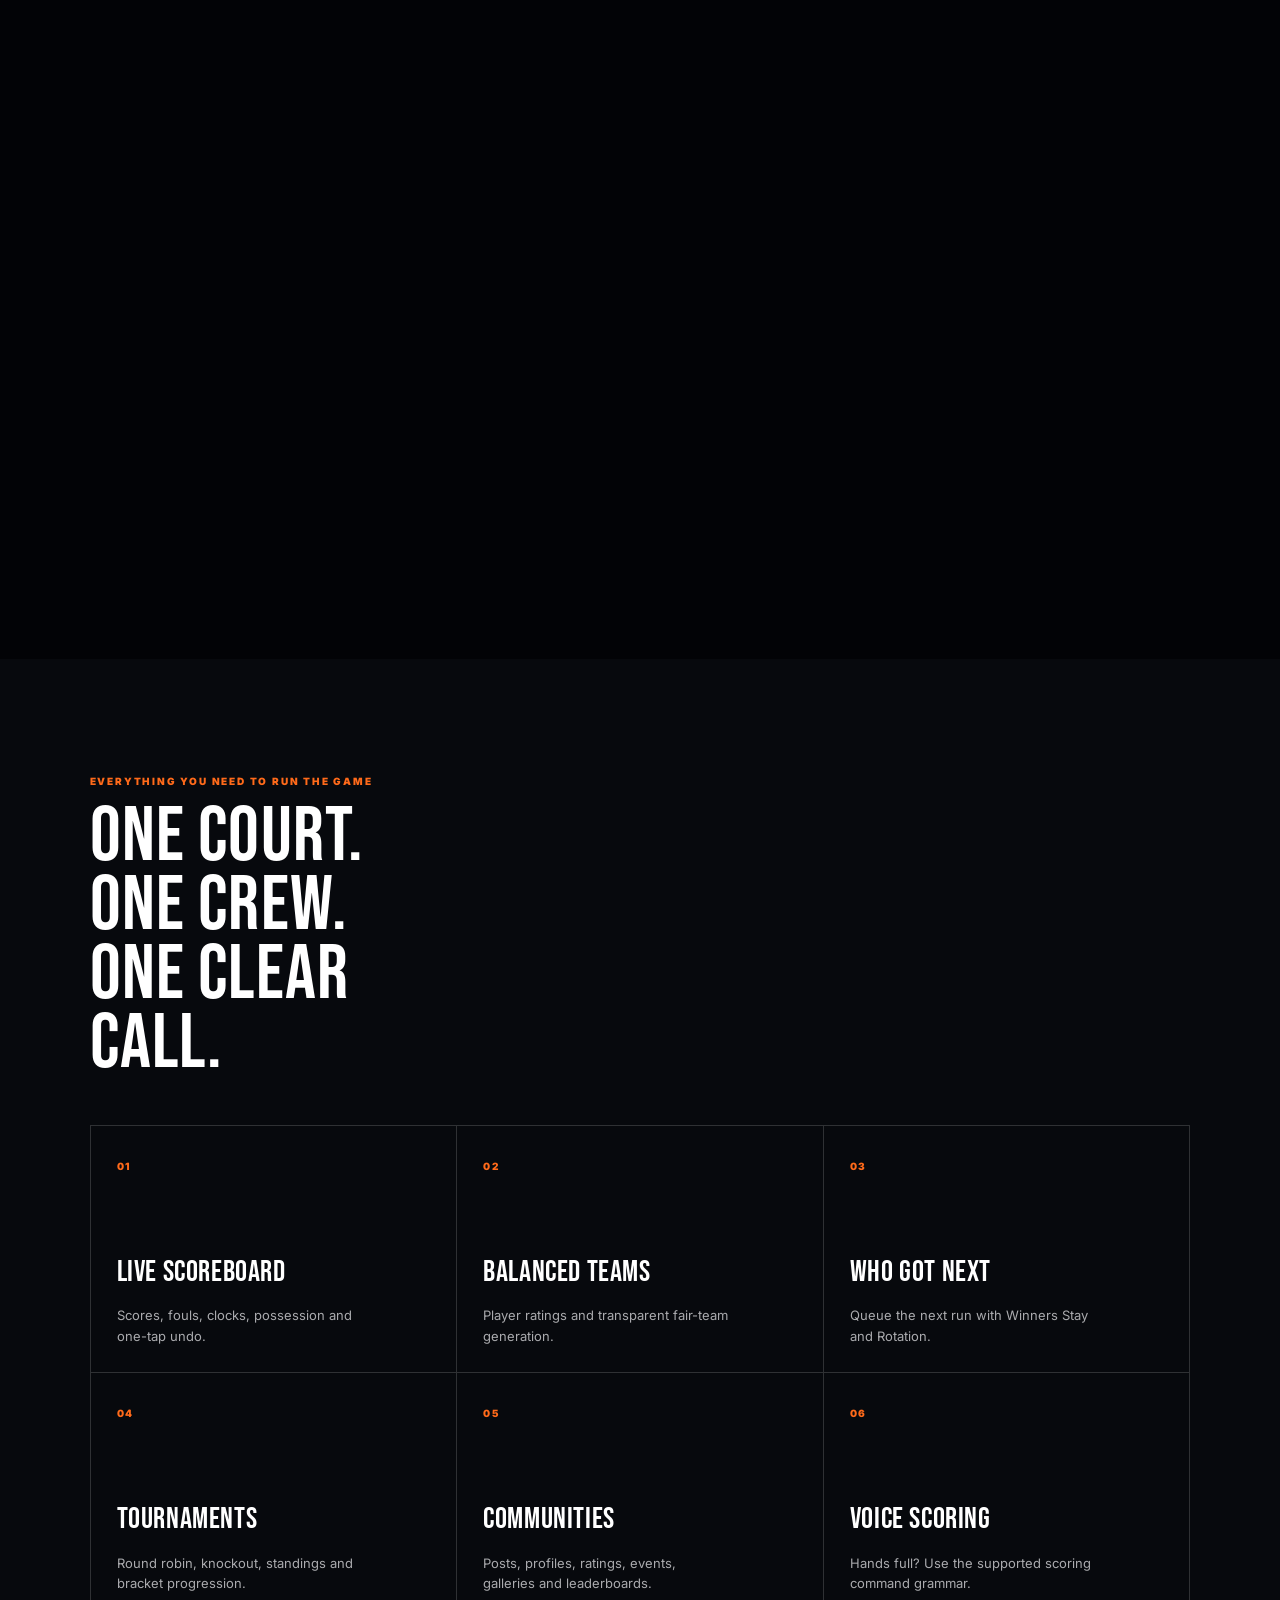
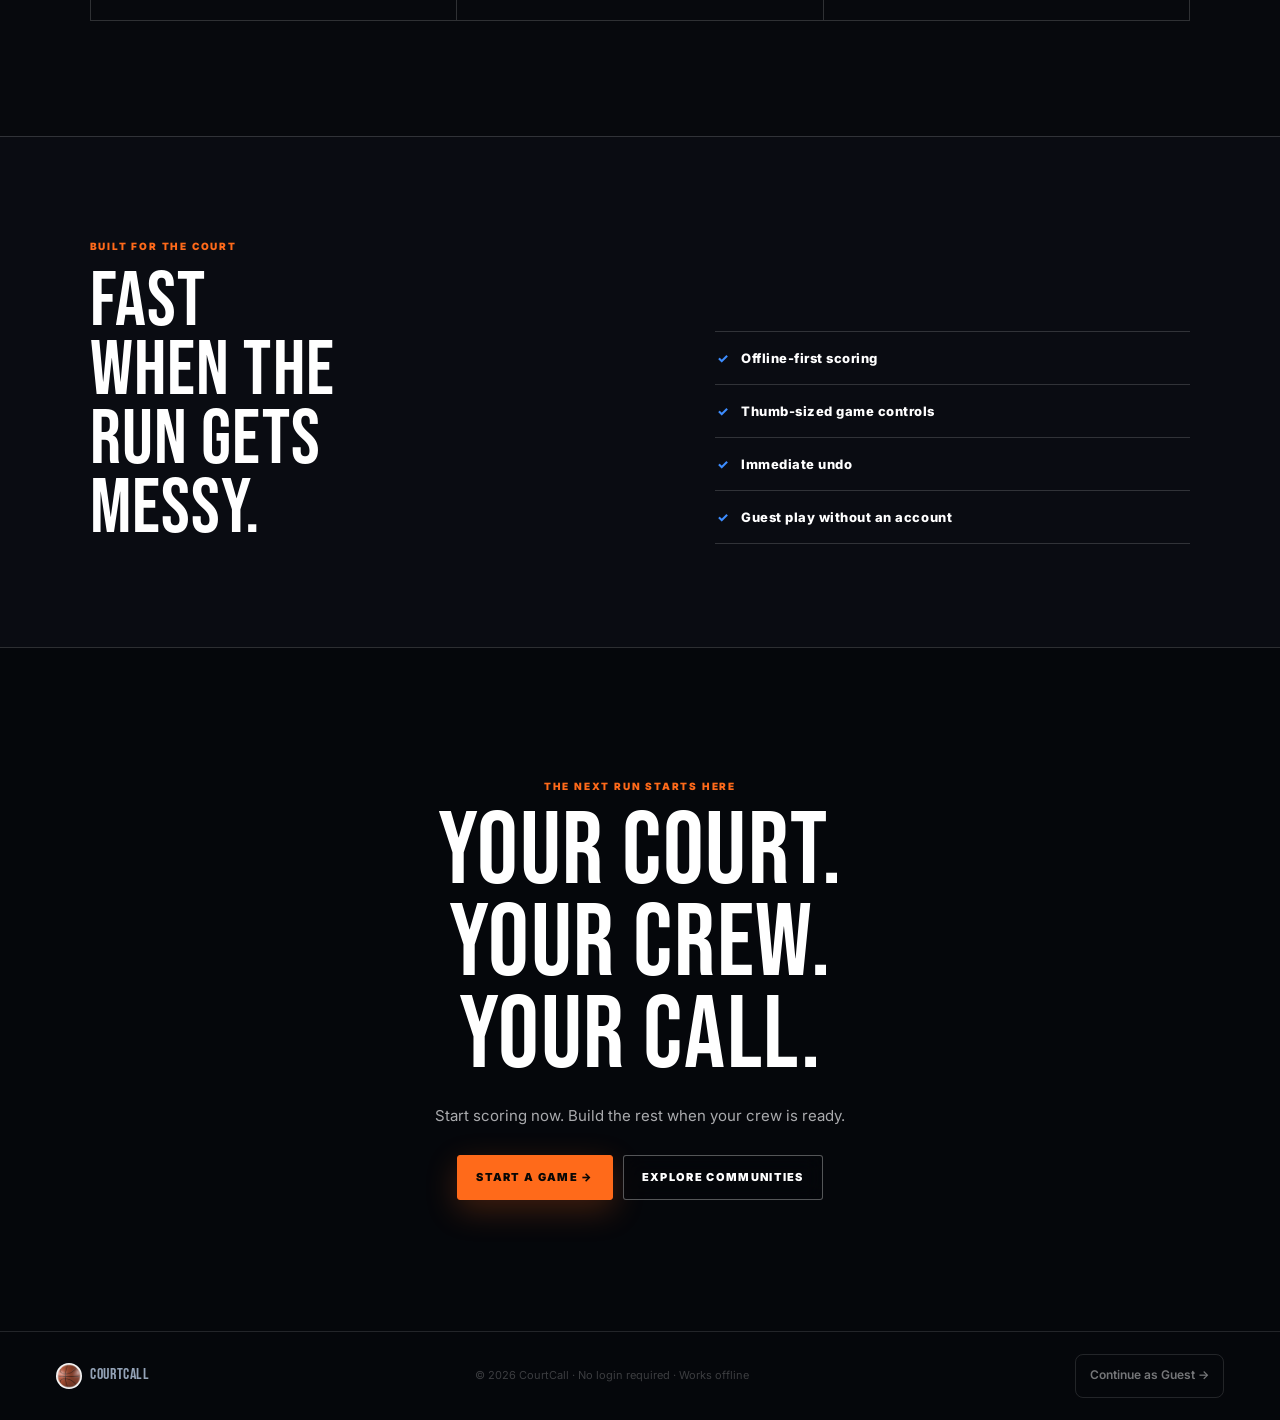
==== commit 5c725949: "Complete CourtCall Phase 11 Supabase offline PWA hardening Co-Authored-By: Claude Fable 5 <noreply@a" ====
--- a/index.html
+++ b/index.html
@@ -1373,6 +1373,7 @@
 .dash-sync-dot{width:7px;height:7px;border-radius:50%;background:var(--success);box-shadow:0 0 10px rgba(0,230,118,.55)}
 .dash-sync[data-state="syncing"] .dash-sync-dot,.dash-sync[data-state="saving_local"] .dash-sync-dot{background:var(--gold);box-shadow:0 0 10px rgba(255,179,0,.55)}
 .dash-sync[data-state="offline_saved"] .dash-sync-dot,.dash-sync[data-state="failed"] .dash-sync-dot{background:var(--danger);box-shadow:0 0 10px rgba(255,23,68,.55)}
+.dash-sync[data-state="auth_required"] .dash-sync-dot,.dash-sync[data-state="permission_denied"] .dash-sync-dot{background:var(--gold);box-shadow:0 0 10px rgba(255,179,0,.55)}
 .dash-sync[data-state="online_local"] .dash-sync-dot{background:var(--cb);box-shadow:0 0 10px rgba(41,121,255,.55)}
 .dash-primary{display:grid;grid-template-columns:minmax(0,1.5fr) minmax(260px,.85fr);gap:14px;margin-bottom:14px}
 .dash-start,.dash-resume{min-width:0;min-height:150px;border-radius:24px;border:1px solid rgba(249,115,22,.34);padding:22px;text-align:left;cursor:pointer;color:#fff;position:relative;overflow:hidden}
@@ -1491,6 +1492,7 @@
 .sync-indicator[data-state="online_local"]{border-color:rgba(41,121,255,.38)}
 .sync-indicator[data-state="syncing"],.sync-indicator[data-state="saving_local"]{border-color:rgba(255,179,0,.45)}
 .sync-indicator[data-state="offline_saved"],.sync-indicator[data-state="failed"]{border-color:rgba(255,23,68,.55)}
+.sync-indicator[data-state="auth_required"],.sync-indicator[data-state="permission_denied"]{border-color:rgba(255,179,0,.45)}
 .sync-retry{background:none;border:none;color:var(--gold);font:800 11px 'Inter',sans-serif;text-decoration:underline;cursor:pointer;padding:2px}
 .pwa-update{position:fixed;left:50%;bottom:max(16px,env(safe-area-inset-bottom));transform:translateX(-50%);z-index:9998;display:flex;align-items:center;gap:10px;width:min(430px,calc(100vw - 24px));padding:11px 12px;background:#161b27;border:1px solid rgba(249,115,22,.6);border-radius:14px;box-shadow:0 10px 36px rgba(0,0,0,.55);font-size:12px;color:var(--text)}
 .pwa-update span{flex:1;line-height:1.4}.pwa-update button{border:0;border-radius:8px;padding:8px 10px;font:800 11px 'Inter',sans-serif;cursor:pointer}.pwa-update-apply{background:var(--ca);color:#fff}.pwa-update-later{background:var(--s3);color:var(--muted)}
@@ -3152,7 +3154,7 @@
 <script src="./courtcall-discover-india.js?v=20260822"></script>
 <script src="./courtcall-communities.js?v=20260821"></script>
 <script src="./courtcall-notifications.js"></script>
-<script src="./courtcall-cloud-state.js"></script>
+<script src="./courtcall-cloud-state.js?v=20260823"></script>
 <script src="./courtcall-supporting-product.js?v=20260822"></script>
 <script src="./courtcall-auth.js?v=20260822"></script>
 <script>
@@ -3212,6 +3214,10 @@
   supa.auth.onAuthStateChange((event, session) => {
     _setAuthFromSession(session);
     if (event === 'SIGNED_OUT') {
+      // A failed offline token refresh must not destroy the local profile
+      // view; explicit sign-out flows manage their own UI, and the next
+      // online restore re-evaluates the session honestly.
+      if (!navigator.onLine) return;
       setTimeout(()=>{
         if(currentProfile?.id&&currentProfile.id!=='guest'&&currentProfile.localOnly!==true){
           const active=document.querySelector('.screen.active')?.id?.replace(/^s-/,'')||'';
@@ -3328,7 +3334,7 @@
     const cloudWinner = game.outcome === CourtCallCore.OUTCOMES.NO_CONTEST
       ? 'No contest'
       : (game.winner?.name || game.winner || '');
-    const { error } = await supa.from('games').upsert({
+    const { error } = await CourtCallCloudState.withTimeout(supa.from('games').upsert({
       id:              game.id || ('g_' + Date.now()),
       user_id:         supaUser.id,
       team_a_name:     game.teamA?.name  || '',
@@ -3352,15 +3358,16 @@
       players_a:       game.teamA?.players?.length ? game.teamA.players : null,
       players_b:       game.teamB?.players?.length ? game.teamB.players : null,
       created_at:      game.date ? new Date(game.date).toISOString() : new Date().toISOString()
-    }, { onConflict: 'id' });
+    }, { onConflict: 'id' }), 12000, 'Game sync');
     if (error) throw error;
     console.log('[Supa] supaSaveGame: success');
     setSyncState(CourtCallCloudState.SYNC.ONLINE_SYNCED);
     return true;
   } catch(e) {
     console.error('[Supa] supaSaveGame FAILED:', e.message, e);
-    setSyncState(CourtCallCloudState.SYNC.FAILED);
-    if (typeof showToast === 'function') showToast('Game saved locally (cloud sync failed)', {type:'warning'});
+    const kind=CourtCallCloudState.classifyFailure(e,{online:navigator.onLine});
+    setSyncState(CourtCallCloudState.syncStateForFailure(kind));
+    if (typeof showToast === 'function') showToast('Game saved on this device — '+CourtCallCloudState.failureMessage(kind), {type:'warning'});
     return false;
   }
 }
@@ -3383,12 +3390,20 @@
 
 async function supaFetchGames(limit = 10) {
   if (!supa || !supaUser) return [];
-  const { data } = await supa.from('games')
-    .select('*')
-    .eq('user_id', supaUser.id)
-    .order('created_at', { ascending: false })
-    .limit(limit);
-  return data || [];
+  // Returns null on failure so callers can distinguish "no games" from
+  // "the fetch failed" instead of rendering a failure as empty.
+  try {
+    const { data, error } = await CourtCallCloudState.withTimeout(supa.from('games')
+      .select('*')
+      .eq('user_id', supaUser.id)
+      .order('created_at', { ascending: false })
+      .limit(limit), 12000, 'Games fetch');
+    if (error) throw error;
+    return data || [];
+  } catch(e) {
+    console.error('[Supa] supaFetchGames FAILED:', e.message, e);
+    return null;
+  }
 }
 
 /* ════════════════════════════════════════════════════════
@@ -3398,10 +3413,36 @@
 const QUARTERS=[1,2,3,4,'OT'];
 const TEAM_COLORS_ORDER=['orange','red','green','purple','blue','teal','gold','pink'];
 // ── Storage helpers ──────────────────────────────────────
-function getCol(key){try{return JSON.parse(localStorage.getItem(key)||'[]')}catch{return[]}}
-function setCol(key,val,{source='local'}={}){try{localStorage.setItem(key,JSON.stringify(val));if(source!=='cloud')markLocalSave()}catch{}}
-function getObj(key,def={}){try{const r=localStorage.getItem(key);return r?JSON.parse(r):def}catch{return def}}
-function setObj(key,val,{source='local'}={}){try{localStorage.setItem(key,JSON.stringify(val));if(source!=='cloud')markLocalSave()}catch{}}
+// Reads tolerate missing, corrupt, and wrong-shaped JSON; writes fail safely
+// with visible (throttled) feedback instead of silent data loss, and record a
+// per-key local-write timestamp so newer device data is identifiable.
+const LOCAL_WRITE_META_KEY='cc_local_write_meta';
+let _storageFailureToastAt=0;
+function _storageWriteFailed(error){
+  console.error('[Storage] Local save failed:',error?.message||error);
+  const now=Date.now();
+  if(now-_storageFailureToastAt>60000){
+    _storageFailureToastAt=now;
+    try{showToast('This change could not be saved on this device. Free up storage and try again.',{type:'error'})}catch{}
+  }
+}
+function _markLocalWriteMeta(key){
+  try{
+    const meta=CourtCallCloudState.safeJsonParse(localStorage.getItem(LOCAL_WRITE_META_KEY),{});
+    const clean=meta&&typeof meta==='object'&&!Array.isArray(meta)?meta:{};
+    clean[key]=new Date().toISOString();
+    localStorage.setItem(LOCAL_WRITE_META_KEY,JSON.stringify(clean));
+  }catch{}
+}
+function getCol(key){return CourtCallCloudState.dedupeById(CourtCallCloudState.safeJsonParse(localStorage.getItem(key),[]))}
+function setCol(key,val,{source='local'}={}){try{localStorage.setItem(key,JSON.stringify(val));_markLocalWriteMeta(key);if(source!=='cloud')markLocalSave();return true}catch(error){_storageWriteFailed(error);return false}}
+function getObj(key,def={}){
+  const v=CourtCallCloudState.safeJsonParse(localStorage.getItem(key),def);
+  if(v===null||typeof v!=='object')return def;
+  if(Array.isArray(v)&&!Array.isArray(def))return def;
+  return v;
+}
+function setObj(key,val,{source='local'}={}){try{localStorage.setItem(key,JSON.stringify(val));_markLocalWriteMeta(key);if(source!=='cloud')markLocalSave();return true}catch(error){_storageWriteFailed(error);return false}}
 // ── App constants ─────────────────────────────────────────
 const APP_VER={major:0,minor:12,patch:0,tag:'Beta',string:'v0.12 Beta',date:'July 2026'};
 const APP_VERSION=APP_VER.string;
@@ -3506,6 +3547,11 @@
   return notificationManager.notify(msg,options);
 }
 let currentSyncState=CourtCallCloudState.SYNC.ONLINE_LOCAL;
+// Screen readers only need meaningful transitions (offline, failure, auth,
+// success) — the rapid local-save flickers stay visual-only to avoid noise.
+const _QUIET_SYNC_STATES=new Set([
+  CourtCallCloudState.SYNC.SAVING_LOCAL,CourtCallCloudState.SYNC.SYNCING,CourtCallCloudState.SYNC.ONLINE_LOCAL
+]);
 function setSyncState(nextState){
   currentSyncState=nextState;
   if(nextState===CourtCallCloudState.SYNC.ONLINE_SYNCED){
@@ -3514,8 +3560,14 @@
   const wrap=document.getElementById('sync-indicator');
   const label=document.getElementById('sync-label');
   const retry=document.getElementById('sync-retry');
-  if(wrap)wrap.dataset.state=nextState;
-  if(label)label.textContent=CourtCallCloudState.syncCopy(nextState);
+  if(wrap){
+    wrap.dataset.state=nextState;
+    wrap.setAttribute('aria-live',_QUIET_SYNC_STATES.has(nextState)?'off':'polite');
+  }
+  if(label){
+    const copy=CourtCallCloudState.syncCopy(nextState);
+    if(label.textContent!==copy)label.textContent=copy;
+  }
   if(retry)retry.classList.toggle('hidden',nextState!==CourtCallCloudState.SYNC.FAILED);
   const dashboardSync=document.querySelector('.dash-sync');
   if(dashboardSync){
@@ -3533,7 +3585,15 @@
   setSyncState(navigator.onLine?CourtCallCloudState.SYNC.SAVING_LOCAL:CourtCallCloudState.SYNC.OFFLINE_SAVED);
   if(navigator.onLine)setTimeout(()=>{if(currentSyncState===CourtCallCloudState.SYNC.SAVING_LOCAL)setSyncState(CourtCallCloudState.SYNC.ONLINE_LOCAL);},250);
 }
-async function retryCloudSync(){
+let _retryCloudSyncInFlight=null;
+function retryCloudSync(){
+  // Single-flight: reconnect events, manual Retry taps, and screen renders
+  // share one sync pass instead of stacking concurrent full syncs.
+  if(_retryCloudSyncInFlight)return _retryCloudSyncInFlight;
+  _retryCloudSyncInFlight=_doRetryCloudSync().finally(()=>{_retryCloudSyncInFlight=null});
+  return _retryCloudSyncInFlight;
+}
+async function _doRetryCloudSync(){
   if(!navigator.onLine){setSyncState(CourtCallCloudState.SYNC.OFFLINE_SAVED);return false;}
   if(!isSupaAuthenticated()){setSyncState(CourtCallCloudState.SYNC.ONLINE_LOCAL);return true;}
   setSyncState(CourtCallCloudState.SYNC.SYNCING);
@@ -3543,13 +3603,20 @@
     // for idempotent upserts, so a pull can never claim success while pending
     // approved local data has not first reached Supabase.
     const pushed=cloudApproved?await _pushLocalDataToCloud():true;
-    const pulled=await syncAllUserDataFromDB();
+    // The pull is idempotent, so a transient failure earns one bounded
+    // backoff retry; auth/permission/offline failures stop immediately.
+    const pulled=await CourtCallCloudState.runWithRetry(async()=>{
+      const ok=await syncAllUserDataFromDB();
+      if(!ok)throw new Error('Account sync did not complete');
+      return true;
+    },{attempts:2,baseDelayMs:1500,isOnline:()=>navigator.onLine}).catch(()=>false);
     const ok=pushed&&pulled;
     setSyncState(ok?(cloudApproved?CourtCallCloudState.SYNC.ONLINE_SYNCED:CourtCallCloudState.SYNC.ONLINE_LOCAL):CourtCallCloudState.SYNC.FAILED);
     return ok;
   }catch(e){
     console.error('[Supa] retryCloudSync FAILED:',e.message,e);
-    setSyncState(CourtCallCloudState.SYNC.FAILED);return false;
+    const kind=CourtCallCloudState.classifyFailure(e,{online:navigator.onLine});
+    setSyncState(CourtCallCloudState.syncStateForFailure(kind));return false;
   }
 }
 // ── Screen ───────────────────────────────────────────────
@@ -4134,6 +4201,9 @@
   try{
     const session=await CourtCallAuth.restoreSession(supa);
     if(!session){
+      // Offline startup keeps the cached profile usable instead of forcing a
+      // sign-in loop the device cannot complete; online restore re-checks.
+      if(!navigator.onLine)return false;
       if(currentProfile?.id&&currentProfile.id!=='guest'&&currentProfile.localOnly!==true){
         const active=document.querySelector('.screen.active')?.id?.replace(/^s-/,'')||'';
         if(active&&!_PUBLIC_SCREENS.has(active))_authRequestedHash=location.hash;
@@ -4925,13 +4995,18 @@
 function freshState(){return Phase4GameCore.createState()}
 // Persistence
 function save(){
+  const status=document.getElementById('game-save-state');
   try{
     const gameClock=GC.snapshot();
     localStorage.setItem(K.game,JSON.stringify({...state,voiceActive:false,_gc:gameContext,_gce:gameClock.elapsed,_sc:SC.snapshot(),_gcc:gameClock}));
     markLocalSave();
-    const status=document.getElementById('game-save-state');
     if(status)status.innerHTML='<span aria-hidden="true">●</span> Saved on device';
-  }catch{}
+  }catch(error){
+    // A failed save must not keep advertising "Saved on device" from an
+    // earlier success — the scorer needs to know the game is memory-only.
+    _storageWriteFailed(error);
+    if(status)status.innerHTML='<span aria-hidden="true">●</span> Not saved — device storage is full';
+  }
 }
 function load(){try{const r=localStorage.getItem(K.game);return r?JSON.parse(r):null}catch{return null}}
 function clearSave(){localStorage.removeItem(K.game)}
@@ -6577,7 +6652,9 @@
   setCol(K.matches,matches);
   const leg=getCol(K.games).filter(m=>m.id!==detailMatchId);
   setCol(K.games,leg);
-  supaDeleteGame(detailMatchId);
+  supaDeleteGame(detailMatchId).then(ok=>{
+    if(ok===false&&isSupaAuthenticated()&&navigator.onLine)showToast('Deleted on this device · the cloud copy may reappear until sync succeeds',{type:'warning'});
+  });
   closeMd();renderHistory();showToast('Match deleted');
 }
 function shareMdMatch(){
@@ -6593,7 +6670,12 @@
 ════════════════════════════════════════════════════════ */
 let tournamentMode='my',activeDiscoveredTournamentId=null,discoverUsesSamples=false;
 function discoverRead(key,fallback=[]){try{const value=JSON.parse(localStorage.getItem(key));return Array.isArray(value)?value:fallback}catch(_){return fallback}}
-function discoverWrite(key,value){localStorage.setItem(key,JSON.stringify(value))}
+// A full or blocked localStorage must fail visibly instead of crashing the
+// follow/submit/report/claim flows or faking a saved state.
+function discoverWrite(key,value){
+  try{localStorage.setItem(key,JSON.stringify(value));_markLocalWriteMeta(key);return true}
+  catch(error){_storageWriteFailed(error);return false}
+}
 function discoveredListings(){const local=CourtCallDiscoverIndia.normalizeCollection(discoverRead(CourtCallDiscoverIndia.STORAGE.listings));const followed=discoverFollowing();const samples=CourtCallDiscoverIndia.SAMPLE.filter(item=>discoverUsesSamples||followed.includes(item.id));return local.concat(samples)}
 function discoverFollowing(){return CourtCallDiscoverIndia.normalizeFollowing(discoverRead(CourtCallDiscoverIndia.STORAGE.following))}
 function discoverDate(value){if(!value)return'Date not supplied';const date=new Date(value);return Number.isNaN(date.getTime())?'Date not supplied':date.toLocaleDateString('en-IN',{day:'numeric',month:'short',year:'numeric'})}
@@ -6618,13 +6700,13 @@
 function clearDiscoverFilters(){document.querySelectorAll('#tourn-discover-view input').forEach(input=>input.value='');document.querySelectorAll('#tourn-discover-view select').forEach(select=>select.value='');updateDiscoverCities();document.querySelectorAll('#discover-map button').forEach(btn=>btn.classList.remove('on'));renderDiscoverResults()}
 function selectDiscoverState(state){const input=document.getElementById('discover-state');if(!input)return;input.value=input.value===state?'':state;updateDiscoverCities();document.querySelectorAll('#discover-map button').forEach(btn=>btn.classList.toggle('on',btn.textContent===input.value));renderDiscoverResults()}
 function enableDiscoverSamples(){discoverUsesSamples=true;renderDiscoverMode();showToast('Showing unmistakably labelled sample listings',{type:'success'})}
-function toggleDiscoveredFollow(id){const next=CourtCallDiscoverIndia.toggleFollowing(discoverFollowing(),id);discoverWrite(CourtCallDiscoverIndia.STORAGE.following,next);renderDiscoverMode();showToast(next.includes(id)?'Tournament followed':'Tournament unfollowed',{type:'success'})}
+function toggleDiscoveredFollow(id){const next=CourtCallDiscoverIndia.toggleFollowing(discoverFollowing(),id);const saved=discoverWrite(CourtCallDiscoverIndia.STORAGE.following,next);renderDiscoverMode();if(saved)showToast(next.includes(id)?'Tournament followed':'Tournament unfollowed',{type:'success'})}
 function openDiscoveredTournament(id){activeDiscoveredTournamentId=id;setTournamentMode('discover',{id})}
 function renderDiscoveredDetail(view){const item=discoveredListings().find(x=>x.id===activeDiscoveredTournamentId);if(!item){view.innerHTML='<div class="discover-empty"><strong>Listing unavailable</strong>This local or sample listing could not be found.<div class="discover-actions"><button class="discover-btn" onclick="setTournamentMode(\'discover\')">Back to Discover</button></div></div>';return}const followed=discoverFollowing().includes(item.id),link=(url,label)=>url?`<a class="discover-btn secondary" href="${escAttr(url)}" target="_blank" rel="noopener noreferrer">${label} ↗</a>`:'';view.innerHTML=`<div class="discover-detail"><button class="discover-btn secondary" type="button" onclick="setTournamentMode('discover')">← Discover India</button><section><div class="discover-badges">${discoverBadge(item)}</div><h2>${escHtml(item.name)}</h2><p>${escHtml(item.description||'No description supplied.')}</p><div class="discover-actions"><button class="discover-btn" aria-pressed="${followed}" onclick="toggleDiscoveredFollow(${jsArg(item.id)})">${followed?'Following ✓':'Follow tournament'}</button>${link(item.registrationUrl,'Register externally')}${link(item.sourceUrl,'Open source')}</div></section><section><h3>Overview</h3><p>${escHtml(item.eligibility||'Eligibility not supplied.')}</p></section><section><h3>Categories</h3><p>${escHtml(item.category||item.ageCategory)} · ${escHtml(item.gender)} · ${escHtml(item.level)} · ${escHtml(item.format)}${item.teamSize?` · ${item.teamSize} players/team`:''}${item.maxTeams?` · ${item.maxTeams} teams max`:''}</p></section><section><h3>Schedule</h3><p>${discoverDate(item.startDate)}${item.endDate?` – ${discoverDate(item.endDate)}`:''}. Registration ${escHtml(item.registrationStatus)}${item.registrationDeadline?` until ${discoverDate(item.registrationDeadline)}`:''}.</p></section><section><h3>Venue</h3><p>${escHtml(item.venue||'Not supplied')} · ${escHtml([item.city,item.state].filter(Boolean).join(', ')||'Location not supplied')}</p>${link(item.mapsUrl,'Open map')}</section><section><h3>Registration</h3><p>${escHtml(discoverMoney(item.fee))} · Prize: ${escHtml(item.prize||'Not supplied')}</p>${link(item.rulesUrl,'Rules')}${link(item.registrationUrl,'Register externally')}</section><section><h3>Organiser</h3><p>${escHtml(item.organiser)} · ${escHtml(item.contact||item.email||item.whatsapp||'Contact not supplied')}</p></section><section><h3>Trust & source</h3><p>${escHtml(CourtCallDiscoverIndia.verificationLabel(item))} · ${escHtml(item.sourceType)} · Listed by ${escHtml(item.sourceName)} · Last checked ${discoverDate(item.lastVerifiedAt)}.</p><div class="discover-notice">CourtCall discovery is informational. Verify eligibility, payment instructions, venue and schedule with the organiser before acting.</div></section><section><h3>Corrections and ownership</h3><div class="discover-actions"><button class="discover-btn secondary" onclick="showDiscoverIntent('report',${jsArg(item.id)})">Report incorrect info</button><button class="discover-btn secondary" onclick="showDiscoverIntent('claim',${jsArg(item.id)})">Claim this tournament</button></div><div id="discover-intent"></div></section></div>`}
 function showDiscoverIntent(kind,id){const target=document.getElementById('discover-intent');if(!target)return;target.innerHTML=`<form class="discover-form" onsubmit="event.preventDefault();saveDiscoverIntent('${kind}',${jsArg(id)},this)"><label>Your name<input name="name" required maxlength="80"></label><label>Email<input name="email" type="email" required maxlength="120"></label><label>${kind==='claim'?'How are you connected to this organiser?':'What information appears incorrect?'}<textarea name="note" required maxlength="500"></textarea></label><button class="discover-btn" type="submit">Submit ${kind==='claim'?'claim intent':'report'}</button><p class="discover-notice">Saved locally as PENDING. This does not verify a listing or grant ownership.</p></form>`}
-function saveDiscoverIntent(kind,tournamentId,form){const intent=CourtCallDiscoverIndia.normalizeIntent({tournamentId,name:form.name.value,email:form.email.value,note:form.note.value},kind);if(!CourtCallDiscoverIndia.validIntent(intent)){showToast('Enter a valid name, email and explanation',{type:'error'});return}const key=kind==='claim'?CourtCallDiscoverIndia.STORAGE.claims:CourtCallDiscoverIndia.STORAGE.reports;discoverWrite(key,discoverRead(key).concat(intent));form.innerHTML='<p class="discover-notice" role="status">Saved on this device as PENDING. No verification or ownership changed.</p>'}
+function saveDiscoverIntent(kind,tournamentId,form){const intent=CourtCallDiscoverIndia.normalizeIntent({tournamentId,name:form.name.value,email:form.email.value,note:form.note.value},kind);if(!CourtCallDiscoverIndia.validIntent(intent)){showToast('Enter a valid name, email and explanation',{type:'error'});return}const key=kind==='claim'?CourtCallDiscoverIndia.STORAGE.claims:CourtCallDiscoverIndia.STORAGE.reports;if(!discoverWrite(key,discoverRead(key).concat(intent)))return;form.innerHTML='<p class="discover-notice" role="status">Saved on this device as PENDING. No verification or ownership changed.</p>'}
 function renderDiscoverHost(view){view.innerHTML=`<header class="discover-hero"><span class="discover-kicker">Organiser pathway</span><h2>Host with CourtCall</h2><p>Create a real playable bracket with the existing CourtCall engine, or submit an external India listing for local review.</p></header><section class="discover-panel"><h3>Run it in CourtCall</h3><p>Uses the tested tournament creation, fixtures and scoring flow. CourtCall-created tournaments are identified as COURTCALL HOSTED; this is not an external verification badge.</p><button class="discover-btn" onclick="setTournamentMode('my');showTournForm()">Create playable tournament</button></section><section class="discover-panel"><h3>Submit a tournament</h3><form class="discover-form" onsubmit="event.preventDefault();submitDiscoverListing(this)"><label>Submitting as<select name="submitterRole"><option value="ORGANISER_LISTED">Organiser</option><option value="COMMUNITY_LISTED">Community member</option></select></label><label>Tournament name<input name="name" required maxlength="100"></label><label>Organiser<input name="organiser" required maxlength="100"></label><label>State<select name="state" required>${Object.keys(CourtCallDiscoverIndia.STATES).map(s=>`<option>${escHtml(s)}</option>`).join('')}</select></label><label>City<input name="city" required maxlength="80"></label><label>Venue<input name="venue" maxlength="120"></label><label>Start date<input name="startDate" type="date" required></label><label>End date<input name="endDate" type="date"></label><label>Format<select name="format"><option>3X3</option><option>5X5</option><option>1X1</option></select></label><label>Category<input name="category" maxlength="60" placeholder="Open, U18, corporate…"></label><label>Gender<select name="gender"><option>OPEN</option><option>MEN</option><option>WOMEN</option><option>MIXED</option></select></label><label>Level<select name="level"><option>OPEN</option><option>GRASSROOTS</option><option>AMATEUR</option><option>COLLEGIATE</option><option>ELITE</option></select></label><label>Registration status<select name="registrationStatus"><option>ANNOUNCED</option><option>OPEN</option><option>CLOSING SOON</option><option>CLOSED</option></select></label><label>Registration deadline<input name="registrationDeadline" type="date"></label><label>Entry fee<input name="fee" type="number" min="0"></label><label>Prize money<input name="prize" maxlength="80"></label><label>Contact<input name="contact" maxlength="120"></label><label>Registration link (HTTPS)<input name="registrationUrl" type="url" placeholder="https://…"></label><label>Rules link (HTTPS)<input name="rulesUrl" type="url" placeholder="https://…"></label><label>Source<input name="sourceName" required maxlength="100"></label><label>Source URL (HTTPS)<input name="sourceUrl" type="url" placeholder="https://…"></label><label>Optional notes<textarea name="description" maxlength="500"></textarea></label><button class="discover-btn">Submit locally for review</button><p class="discover-notice">Submissions remain PENDING and are never VERIFIED automatically. CourtCall does not claim central moderation has occurred.</p></form></section>`}
-function submitDiscoverListing(form){const role=form.submitterRole.value;const listing=CourtCallDiscoverIndia.normalizeTournament({id:`submitted_${Date.now()}`,name:form.name.value,organiser:form.organiser.value,state:form.state.value,city:form.city.value,venue:form.venue.value,startDate:form.startDate.value,endDate:form.endDate.value,format:form.format.value,category:form.category.value,ageCategory:form.category.value,gender:form.gender.value,level:form.level.value,registrationStatus:form.registrationStatus.value,registrationDeadline:form.registrationDeadline.value,fee:form.fee.value,prize:form.prize.value,contact:form.contact.value,registrationUrl:form.registrationUrl.value,rulesUrl:form.rulesUrl.value,sourceUrl:form.sourceUrl.value,sourceName:form.sourceName.value,sourceType:role==='ORGANISER_LISTED'?'ORGANISER':'COMMUNITY',description:form.description.value,verification:role,listingType:'DISCOVERED'});const submission={...listing,status:'PENDING',submittedAt:new Date().toISOString()};discoverWrite(CourtCallDiscoverIndia.STORAGE.submissions,discoverRead(CourtCallDiscoverIndia.STORAGE.submissions).concat(submission));form.reset();showToast('Submission saved locally as pending',{type:'success'})}
+function submitDiscoverListing(form){const role=form.submitterRole.value;const listing=CourtCallDiscoverIndia.normalizeTournament({id:`submitted_${Date.now()}`,name:form.name.value,organiser:form.organiser.value,state:form.state.value,city:form.city.value,venue:form.venue.value,startDate:form.startDate.value,endDate:form.endDate.value,format:form.format.value,category:form.category.value,ageCategory:form.category.value,gender:form.gender.value,level:form.level.value,registrationStatus:form.registrationStatus.value,registrationDeadline:form.registrationDeadline.value,fee:form.fee.value,prize:form.prize.value,contact:form.contact.value,registrationUrl:form.registrationUrl.value,rulesUrl:form.rulesUrl.value,sourceUrl:form.sourceUrl.value,sourceName:form.sourceName.value,sourceType:role==='ORGANISER_LISTED'?'ORGANISER':'COMMUNITY',description:form.description.value,verification:role,listingType:'DISCOVERED'});const submission={...listing,status:'PENDING',submittedAt:new Date().toISOString()};if(!discoverWrite(CourtCallDiscoverIndia.STORAGE.submissions,discoverRead(CourtCallDiscoverIndia.STORAGE.submissions).concat(submission)))return;form.reset();showToast('Submission saved locally as pending',{type:'success'})}
 
 /* ════════════════════════════════════════════════════════
    Tournament
@@ -6879,7 +6961,9 @@
   const tid=activeTournId;
   const tours=getCol(K.tournaments).filter(t=>t.id!==tid);
   setCol(K.tournaments,tours);activeTournId=null;
-  supaDeleteTournament(tid);
+  supaDeleteTournament(tid).then(ok=>{
+    if(ok===false&&isSupaAuthenticated()&&navigator.onLine)showToast('Deleted on this device · the cloud copy may reappear until sync succeeds',{type:'warning'});
+  });
   showScreen('tournament');showToast('Tournament deleted');
 }
 /* ════════════════════════════════════════════════════════
@@ -7162,7 +7246,7 @@
   if(!localStorage.getItem(OB_KEY)){showScreen('onboarding');}
 }
 function obAction(type){
-  localStorage.setItem(OB_KEY,'1');
+  try{localStorage.setItem(OB_KEY,'1')}catch{}
   renderHub();
   if(type==='game'){goSetup();}
   else if(type==='teams'){showScreen('teams');}
@@ -7170,7 +7254,7 @@
   else if(type==='community'){showScreen('communities');}
 }
 function skipOnboarding(){
-  localStorage.setItem(OB_KEY,'1');
+  try{localStorage.setItem(OB_KEY,'1')}catch{}
   renderHub();showScreen('hub');
 }
 function showOnboarding(){
@@ -7262,9 +7346,12 @@
 async function syncCommunitiesFromDB() {
   if (!navigator.onLine) return {state:CourtCallCloudState.VIEW.OFFLINE,count:0};
   if (!supa) return {state:CourtCallCloudState.VIEW.ERROR,count:0};
-  // Deduplicate concurrent calls — share the in-flight promise
+  // Deduplicate concurrent calls — share the in-flight promise. The timeout
+  // guarantees the communities screen can never sit in "Loading…" forever.
   if (_syncCommInFlight) return _syncCommInFlight;
-  _syncCommInFlight = _doSyncCommunitiesFromDB().finally(() => { _syncCommInFlight = null; });
+  _syncCommInFlight = CourtCallCloudState.withTimeout(_doSyncCommunitiesFromDB(), 15000, 'Community sync')
+    .catch(error => ({ state: CourtCallCloudState.classifyError(error), count: 0, error }))
+    .finally(() => { _syncCommInFlight = null; });
   return _syncCommInFlight;
 }
 async function _doSyncCommunitiesFromDB() {
@@ -7749,6 +7836,16 @@
 async function syncAllUserDataFromDB() {
   if (!supa || !supaUser) return false;
   setSyncState(CourtCallCloudState.SYNC.SYNCING);
+  try {
+    return await CourtCallCloudState.withTimeout(_doSyncAllUserDataFromDB(), 45000, 'Account sync');
+  } catch(e) {
+    console.error('[Supa] syncAllUserDataFromDB FAILED:', e.message, e);
+    const kind=CourtCallCloudState.classifyFailure(e,{online:navigator.onLine});
+    setSyncState(CourtCallCloudState.syncStateForFailure(kind));
+    return false;
+  }
+}
+async function _doSyncAllUserDataFromDB() {
   // Membership must arrive first on a new device so community content queries
   // are scoped only to communities this account is authorized to read.
   const communityResult=await syncCommunitiesFromDB();
@@ -7775,11 +7872,13 @@
   if(!navigator.onLine){setSyncState(CourtCallCloudState.SYNC.OFFLINE_SAVED);return false}
   try{
     setSyncState(CourtCallCloudState.SYNC.SYNCING);
-    const result=await write();
+    const result=await CourtCallCloudState.withTimeout(write(),12000,label);
     if(result?.error)throw result.error;
     setSyncState(CourtCallCloudState.SYNC.ONLINE_SYNCED);return true;
   }catch(error){
-    console.error(`[Supa] ${label} FAILED:`,error.message,error);setSyncState(CourtCallCloudState.SYNC.FAILED);return false;
+    console.error(`[Supa] ${label} FAILED:`,error.message,error);
+    const kind=CourtCallCloudState.classifyFailure(error,{online:navigator.onLine});
+    setSyncState(CourtCallCloudState.syncStateForFailure(kind));return false;
   }
 }
 
@@ -7821,13 +7920,14 @@
   if(!navigator.onLine){setSyncState(CourtCallCloudState.SYNC.OFFLINE_SAVED);return false}
   try{
     setSyncState(CourtCallCloudState.SYNC.SYNCING);
-    const {data,error}=await supa.rpc(name,args);
+    const {data,error}=await CourtCallCloudState.withTimeout(supa.rpc(name,args),12000,label);
     if(error)throw error;
     setSyncState(CourtCallCloudState.SYNC.ONLINE_SYNCED);
     return data===undefined?true:data;
   }catch(error){
     console.error(`[Supa] ${label} FAILED:`,error.message,error);
-    setSyncState(CourtCallCloudState.SYNC.FAILED);
+    const kind=CourtCallCloudState.classifyFailure(error,{online:navigator.onLine});
+    setSyncState(CourtCallCloudState.syncStateForFailure(kind));
     return false;
   }
 }
@@ -7869,11 +7969,11 @@
   if(!navigator.onLine){setSyncState(CourtCallCloudState.SYNC.OFFLINE_SAVED);return false;}
   try{
     setSyncState(CourtCallCloudState.SYNC.SYNCING);
-    const {error}=await supa.rpc('set_community_event_rsvp',{
+    const {error}=await CourtCallCloudState.withTimeout(supa.rpc('set_community_event_rsvp',{
       p_event_id:eventId,
       p_status:status||null,
       p_profile_name:profileName||''
-    });
+    }),12000,'Event RSVP');
     if(error){
       const details=`${error.code||''} ${error.message||''} ${error.details||''}`;
       const rpcUnavailable=/PGRST202|set_community_event_rsvp|schema cache|function .* does not exist/i.test(details);
@@ -7895,7 +7995,8 @@
       setSyncState(CourtCallCloudState.SYNC.ONLINE_SYNCED);
       return 'rejected';
     }
-    setSyncState(CourtCallCloudState.SYNC.FAILED);
+    const kind=CourtCallCloudState.classifyFailure(error,{online:navigator.onLine});
+    setSyncState(CourtCallCloudState.syncStateForFailure(kind));
     return false;
   }
 }
@@ -7941,7 +8042,11 @@
     console.log('[Supa] _pushLocalDataToCloud: done (%d games, %d communities, %d gallery, %d posts, %d tournaments, %d events, %d players, %d ratings, %d joins)',localGames.length,localComms.length,localGallery.length,localPosts.length,localTournaments.length,localEvents.length,localPlayers.length,localRatings.length,localJoinRequests.length);
     setSyncState(ok?CourtCallCloudState.SYNC.ONLINE_SYNCED:CourtCallCloudState.SYNC.FAILED);
     return ok;
-  } catch(e) { console.warn('[Supa] _pushLocalDataToCloud error:', e.message); setSyncState(CourtCallCloudState.SYNC.FAILED); return false; }
+  } catch(e) {
+    console.warn('[Supa] _pushLocalDataToCloud error:', e.message);
+    setSyncState(CourtCallCloudState.syncStateForFailure(CourtCallCloudState.classifyFailure(e,{online:navigator.onLine})));
+    return false;
+  }
 }
 
 async function _syncProfileFromDB(){
@@ -8409,7 +8514,11 @@
   communityViewState=result?.state||CourtCallCloudState.VIEW.ERROR;
   communityViewError=result?.error||null;
   _renderCommunitiesDOM();
-  if(isSupaAuthenticated())setSyncState(communityViewState===CourtCallCloudState.VIEW.ERROR||communityViewState===CourtCallCloudState.VIEW.PERMISSION_DENIED?CourtCallCloudState.SYNC.FAILED:CourtCallCloudState.SYNC.ONLINE_SYNCED);
+  if(isSupaAuthenticated())setSyncState(
+    communityViewState===CourtCallCloudState.VIEW.ERROR?CourtCallCloudState.SYNC.FAILED:
+    communityViewState===CourtCallCloudState.VIEW.PERMISSION_DENIED?CourtCallCloudState.SYNC.PERMISSION_DENIED:
+    communityViewState===CourtCallCloudState.VIEW.AUTH_REQUIRED?CourtCallCloudState.SYNC.AUTH_REQUIRED:
+    CourtCallCloudState.SYNC.ONLINE_SYNCED);
   return communityViewState===CourtCallCloudState.VIEW.RESULTS||communityViewState===CourtCallCloudState.VIEW.EMPTY;
 }
 
@@ -10424,7 +10533,8 @@
     area:(document.getElementById('pulse-area').value.trim()||''),
     court:(document.getElementById('pulse-court').value.trim()||''),
   };
-  localStorage.setItem(K_PULSE,JSON.stringify(loc));markLocalSave();
+  try{localStorage.setItem(K_PULSE,JSON.stringify(loc));markLocalSave()}
+  catch(error){_storageWriteFailed(error);return}
   renderPulse();
   showToast('Location saved!');
 }
@@ -10577,15 +10687,19 @@
   if(seenVer&&seenVer!==APP_VERSION){
     setTimeout(()=>showToast(`Updated to ${APP_VERSION} — tap Settings › What's New`,3500),800);
   }
-  if(!seenVer||seenVer!==APP_VERSION)localStorage.setItem('cc_seen_version',APP_VERSION);
+  if(!seenVer||seenVer!==APP_VERSION)try{localStorage.setItem('cc_seen_version',APP_VERSION)}catch{}
 });
 
 // ── Offline Indicator ─────────────────────────────────────────
+let _reconnectSyncTimer=null;
 function _updateOnlineStatus(){
   const offline=!navigator.onLine;
   _updateAuthNetwork();
+  clearTimeout(_reconnectSyncTimer);
   if(offline)setSyncState(CourtCallCloudState.SYNC.OFFLINE_SAVED);
-  else retryCloudSync();
+  // A flapping connection must not fire a sync burst per transition — settle
+  // briefly, then run one (single-flight) reconnect sync.
+  else _reconnectSyncTimer=setTimeout(()=>{if(navigator.onLine)retryCloudSync()},800);
   if(document.getElementById('s-communities')?.classList.contains('active'))renderCommunities();
   if(document.getElementById('s-pulse')?.classList.contains('active'))renderPulse();
   if(document.getElementById('s-settings')?.classList.contains('active'))renderSettings();
@@ -10676,7 +10790,7 @@
   e.stopPropagation();
   const bar=document.getElementById('pwa-install-bar');
   if(bar)bar.classList.add('hidden');
-  localStorage.setItem('pwa_dismissed',String(Date.now()));
+  try{localStorage.setItem('pwa_dismissed',String(Date.now()))}catch{}
 }
 
 // ── Invite Friends ────────────────────────────────────
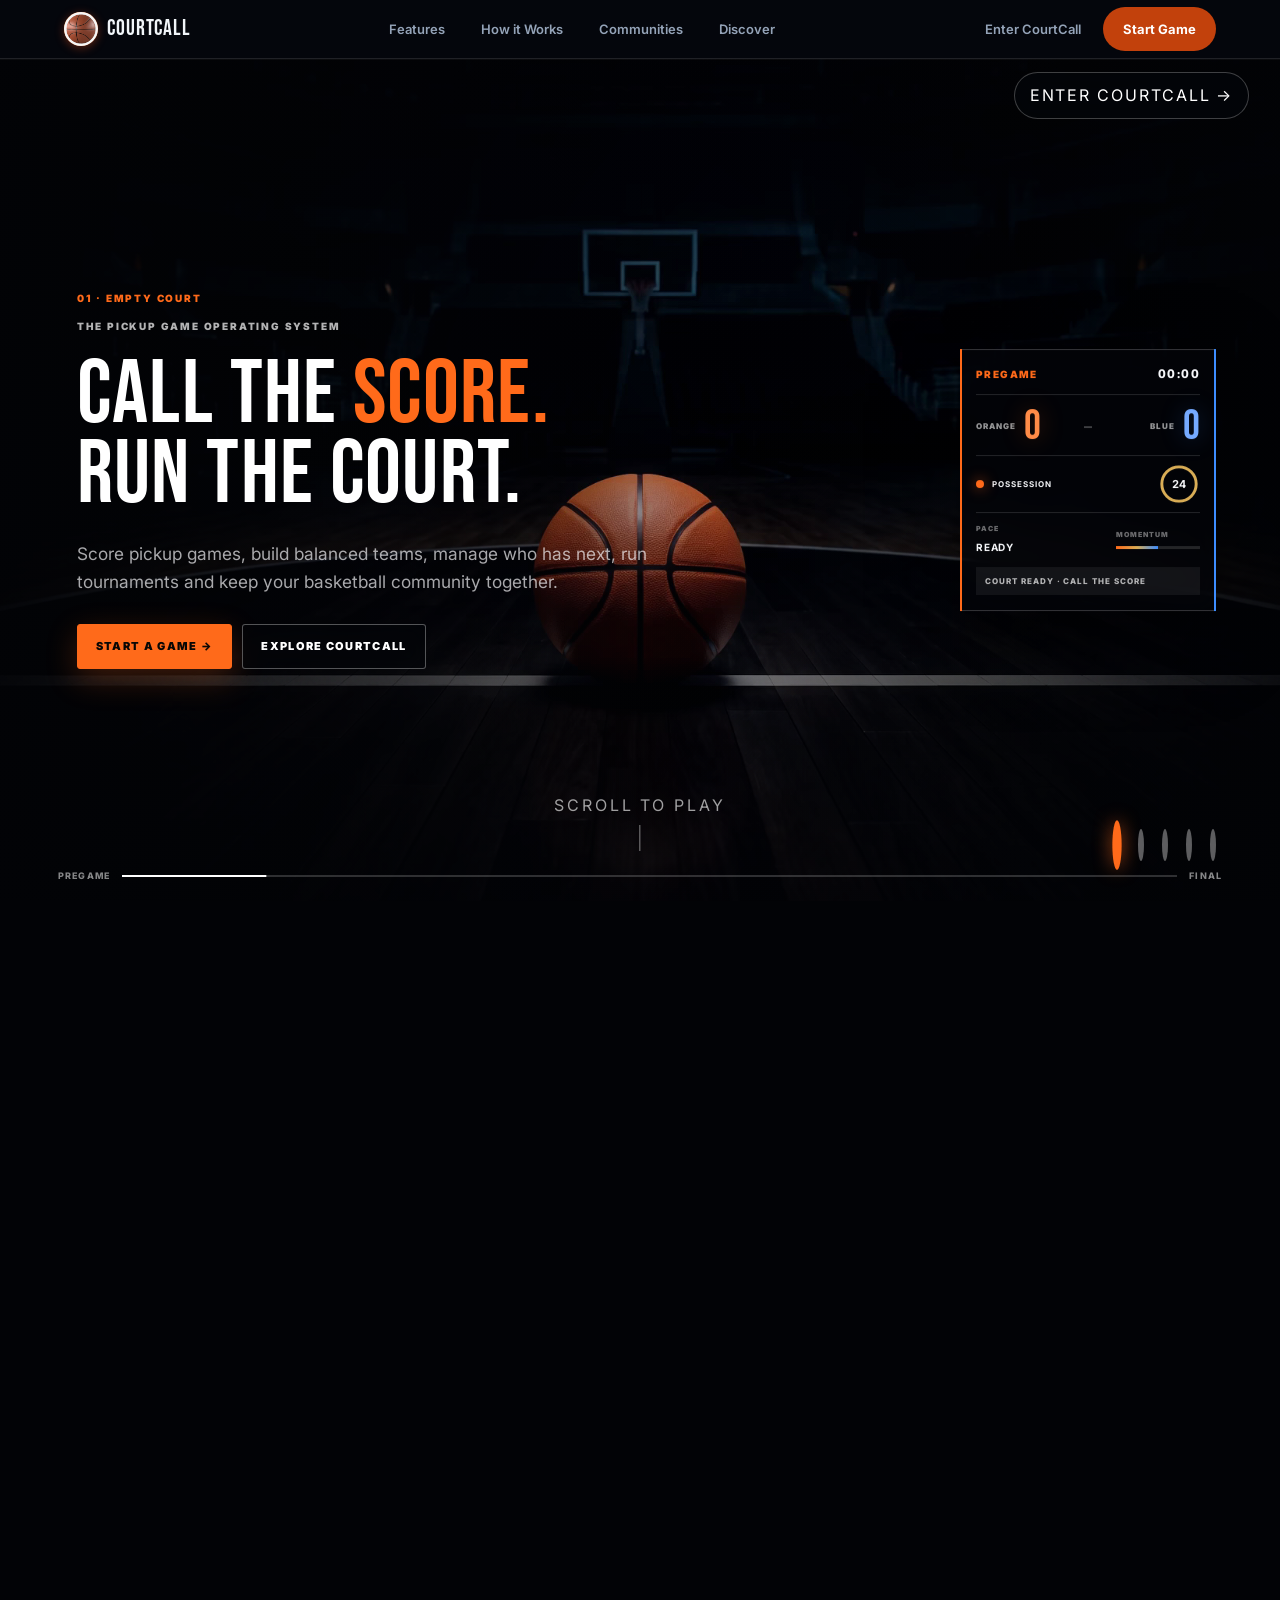
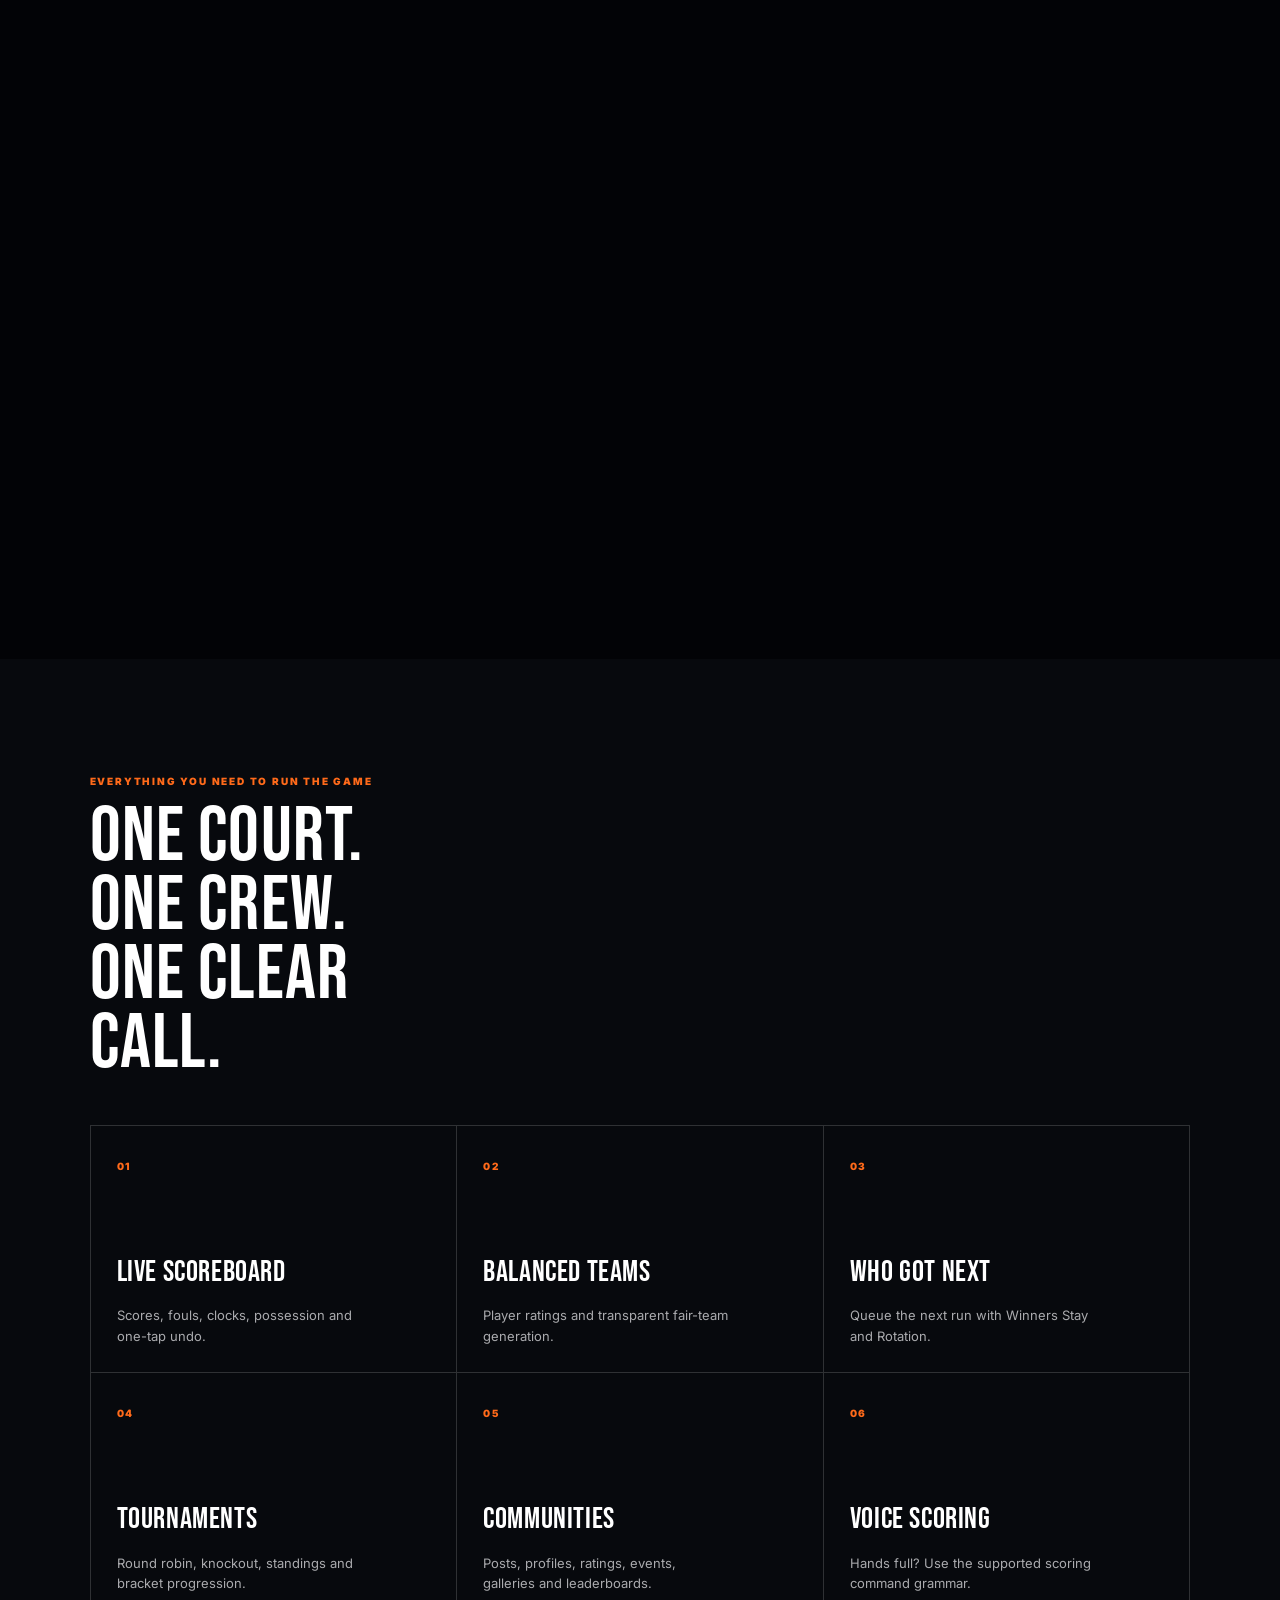
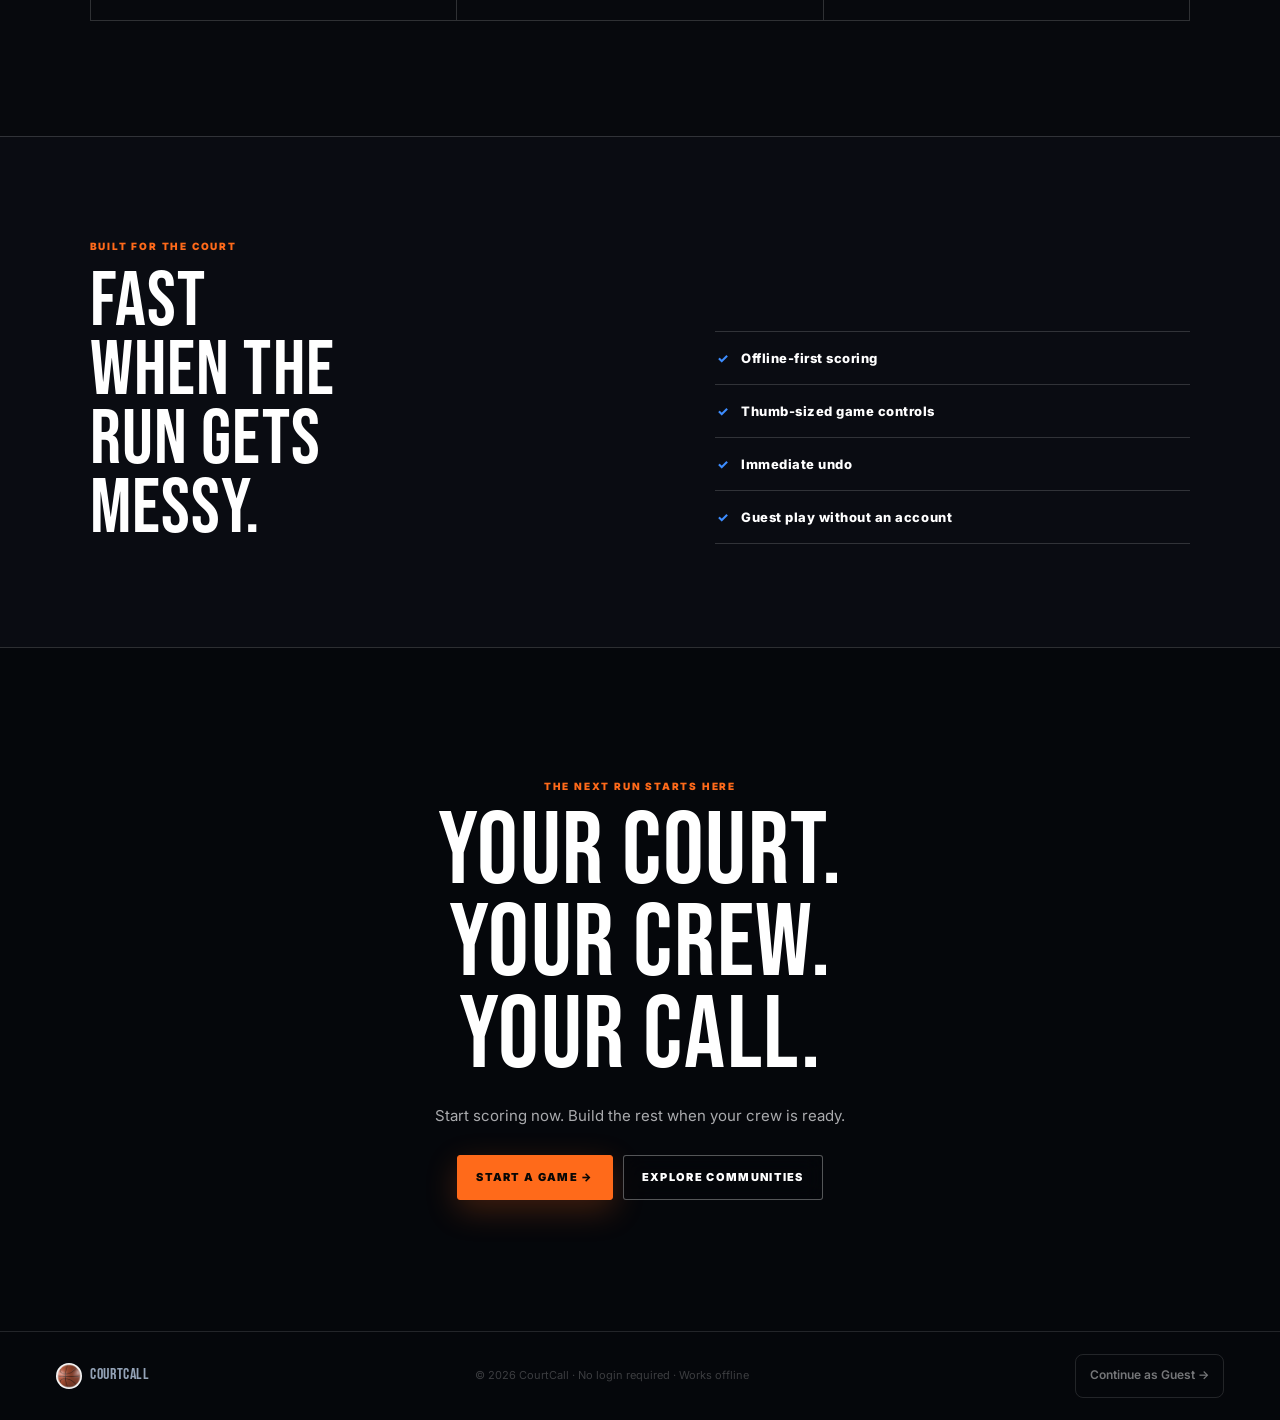
==== commit 153866dc: "Complete CourtCall Phase 12 live game scoring UX Co-Authored-By: Claude <noreply@anthropic.com> Clau" ====
--- a/index.html
+++ b/index.html
@@ -1694,7 +1694,7 @@
 }
 </style>
 <link rel="stylesheet" href="./courtcall-design-system.css">
-<link rel="stylesheet" href="./courtcall-core-game.css">
+<link rel="stylesheet" href="./courtcall-core-game.css?v=20260824">
 <link rel="stylesheet" href="./courtcall-team-history.css">
 <link rel="stylesheet" href="./courtcall-motion-foundation.css">
 <link rel="stylesheet" href="./courtcall-cinematic.css?v=20260814b">
@@ -2275,13 +2275,17 @@
       <button class="gc-btn" id="gc-toggle-btn" type="button" onclick="GC.toggle()" aria-label="Start game clock" aria-pressed="false">▶</button>
     </div>
   </div>
-  <div class="score-zone" id="score-zone">
+  <div class="scorer-tabs hidden" id="scorer-tabs" role="tablist" aria-label="Choose which team's players to score">
+    <button class="scorer-tab on" id="scorer-tab-a" type="button" role="tab" aria-selected="true" aria-controls="pad-a" onclick="setScorerTeam('a')"><span class="scorer-tab-dot" aria-hidden="true"></span><span id="scorer-tab-label-a">Team A</span></button>
+    <button class="scorer-tab" id="scorer-tab-b" type="button" role="tab" aria-selected="false" tabindex="-1" aria-controls="pad-b" onclick="setScorerTeam('b')"><span class="scorer-tab-dot" aria-hidden="true"></span><span id="scorer-tab-label-b">Team B</span></button>
+  </div>
+  <div class="score-zone" id="score-zone" data-scorer="a">
     <div class="score-pad" id="pad-a" data-t="a"></div>
     <div class="score-zone-divider"></div>
     <div class="score-pad" id="pad-b" data-t="b"></div>
   </div>
   <div class="last-action hidden" id="last-action">
-    <span class="last-action-kicker">Last call</span>
+    <span class="last-action-kicker" id="last-action-kicker">Last call</span>
     <span class="last-action-text" id="last-action-text" role="status" aria-live="polite"></span>
     <button type="button" onclick="undoScore()" aria-label="Undo the last recorded game action">Undo</button>
   </div>
@@ -5081,22 +5085,92 @@
   document.getElementById('poss-label').textContent=possessionTeam;
   renderScorePads();if(state.withPlayers)renderPlayerRosters();updateLeadUI();updateMomentumBar();updateRunBanner();renderFeed();updateVoiceHint();renderTimeouts();renderLastAction();
 }
+// The most common basket for the active rule set gets visual emphasis
+// (+2 in a 2s-and-3s game, +1 in streetball 1s-and-2s).
+function _emphasisScoreValue(pts){
+  if(pts.includes(state.ptsSmall)&&state.ptsSmall>1)return state.ptsSmall;
+  return pts.includes(2)?2:state.ptsSmall;
+}
+// One scorer row: identity + personal score on top, always-visible one-tap
+// +1/+2/+3 beneath. playerId '' renders the unattributed team-basket row that
+// replaces the old picker's "Team (no player attribution)" escape hatch.
+function _scorerRowHTML(team,tName,player,pts,emphasis){
+  const pid=player?player.id:'';
+  const label=player?player.name:'Team basket';
+  const buttons=pts.map(p=>`<button class="btn-pscore${p===emphasis?' emph':''}" data-t="${team}" data-player="${escAttr(pid)}" data-p="${p}" aria-label="Add ${p} point${p>1?'s':''} to ${escAttr(label)} (${escAttr(tName)})">+${p}</button>`).join('');
+  return`<div class="scorer-row${player?'':' scorer-row--team'}" data-player="${escAttr(pid)}">
+    <div class="scorer-row-head"><span class="scorer-name">${escHtml(label)}${player?'':'<span class="scorer-team-hint">no player attribution</span>'}</span>${player?`<span class="scorer-pts" data-role="pts">0 PTS</span><span class="scorer-fouls" data-role="fouls" hidden></span>`:''}</div>
+    <div class="scorer-btns">${buttons}</div>
+  </div>`;
+}
 function renderScorePads(){
   const pts=Phase4GameCore.scoreValues(state);
+  const emphasis=_emphasisScoreValue(pts);
+  let anyRoster=false;
   ['a','b'].forEach(t=>{
-    const tName=t==='a'?state.teamA.name:state.teamB.name;
+    const T=t==='a'?state.teamA:state.teamB;
+    const players=state.withPlayers?(T.players||[]):[];
     const pad=document.getElementById(`pad-${t}`);
-    const signature=JSON.stringify([t,tName,pts]);
-    if(pad.dataset.scoreControls===signature)return;
-    pad.innerHTML=pts.map(p=>`<button class="btn-score" data-t="${t}" data-p="${p}" aria-label="Add ${p} point${p>1?'s':''} to ${tName}">+${p}</button>`).join('');
-    pad.dataset.scoreControls=signature;
+    const signature=JSON.stringify([t,T.name,pts,players.map(p=>[p.id,p.name])]);
+    if(players.length)anyRoster=true;
+    if(pad.dataset.scoreControls!==signature){
+      if(players.length){
+        // Direct per-player scoring: no "pick the player" modal step.
+        pad.innerHTML=players.map(p=>_scorerRowHTML(t,T.name,p,pts,emphasis)).join('')+_scorerRowHTML(t,T.name,null,pts,emphasis);
+        pad.classList.add('score-pad--players');
+      }else{
+        pad.innerHTML=pts.map(p=>`<button class="btn-score" data-t="${t}" data-p="${p}" aria-label="Add ${p} point${p>1?'s':''} to ${escAttr(T.name)}">+${p}</button>`).join('');
+        pad.classList.remove('score-pad--players');
+      }
+      pad.dataset.scoreControls=signature;
+    }
+    if(players.length)pad.setAttribute('role','tabpanel');else pad.removeAttribute('role');
   });
+  const zone=document.getElementById('score-zone');
+  zone.classList.toggle('score-zone--players',anyRoster);
+  const tabs=document.getElementById('scorer-tabs');
+  if(tabs){
+    tabs.classList.toggle('hidden',!anyRoster);
+    const labelA=document.getElementById('scorer-tab-label-a'),labelB=document.getElementById('scorer-tab-label-b');
+    if(labelA)labelA.textContent=state.teamA.name;
+    if(labelB)labelB.textContent=state.teamB.name;
+    _wireTablist(tabs);
+  }
   wireScorePads();
+}
+// Narrow-portrait roster switcher. Pure view state: it changes which roster is
+// visible on small screens and never touches possession or any game state.
+function setScorerTeam(team){
+  if(!['a','b'].includes(team))return;
+  const zone=document.getElementById('score-zone');
+  if(zone)zone.dataset.scorer=team;
+  ['a','b'].forEach(t=>{
+    const tab=document.getElementById(`scorer-tab-${t}`);
+    if(!tab)return;
+    const on=t===team;
+    tab.classList.toggle('on',on);
+    tab.setAttribute('aria-selected',String(on));
+    tab.tabIndex=on?0:-1;
+  });
 }
 let _padWired=false;
 function wireScorePads(){
   if(_padWired)return;_padWired=true;
-  document.getElementById('score-zone').addEventListener('click',e=>{const b=e.target.closest('.btn-score');if(!b||state.gameOver)return;const team=b.dataset.t,pts=parseInt(b.dataset.p,10);const hasPlayers=state.withPlayers&&state[`team${team.toUpperCase()}`].players.length>0;if(hasPlayers){openPlayerPicker(team,pts,'score');}else{addScore(team,pts);}});
+  document.getElementById('score-zone').addEventListener('click',e=>{
+    if(state.gameOver)return;
+    const playerButton=e.target.closest('.btn-pscore');
+    if(playerButton){
+      const team=playerButton.dataset.t,pts=parseInt(playerButton.dataset.p,10);
+      if(playerButton.dataset.player)_addScorePlayer(team,pts,playerButton.dataset.player);
+      else addScore(team,pts);
+      return;
+    }
+    const b=e.target.closest('.btn-score');
+    if(!b)return;
+    const team=b.dataset.t,pts=parseInt(b.dataset.p,10);
+    const hasPlayers=state.withPlayers&&state[`team${team.toUpperCase()}`].players.length>0;
+    if(hasPlayers){openPlayerPicker(team,pts,'score');}else{addScore(team,pts);}
+  });
 }
 function updateLeadUI(){
   const a=state.teamA.score,bv=state.teamB.score;
@@ -5149,12 +5223,27 @@
   const teamName=t==='a'?state.teamA.name:state.teamB.name;
   showToast(`⏱ ${teamName} timeout — ${newRem} left`);announceGameAction(`${teamName} timeout. ${newRem} remaining.`);
 }
+// Structured last-call copy: team, player, and value are always explicit so
+// the scorer can verify an entry at a glance (never encoded by color alone).
+function describeLastCall(action,teams){
+  const teamName=action.team==='a'?(teams.a?.name||'Team A'):(teams.b?.name||'Team B');
+  const parts=[teamName];
+  if(action.playerName)parts.push(action.playerName);
+  if(action.type==='foul')parts.push('Foul');
+  else if(action.type==='timeout')parts.push('Timeout');
+  else parts.push(`+${action.pts}`);
+  return{kicker:(!action.type||action.type==='score')?'Last score':'Last call',text:parts.join(' · ')};
+}
 function renderLastAction(){
   const bar=document.getElementById('last-action'),text=document.getElementById('last-action-text');
+  const kicker=document.getElementById('last-action-kicker');
   const latest=state.history[0];
   if(!bar||!text)return;
   bar.classList.toggle('hidden',!latest||state.gameOver);
-  if(latest)text.textContent=Phase4GameCore.describeAction(latest,{a:state.teamA,b:state.teamB});
+  if(!latest)return;
+  const call=describeLastCall(latest,{a:state.teamA,b:state.teamB});
+  if(kicker)kicker.textContent=call.kicker;
+  text.textContent=call.text;
 }
 function renderFeed(){
   const list=document.getElementById('feed-list');
@@ -5168,14 +5257,16 @@
     const name=e.team==='a'?state.teamA.name:state.teamB.name;
     const col=e.team==='a'?'var(--ca)':'var(--cb)';
     if(e.quarter!==lastQ){items.push(`<li class="feed-divider">── ${qLabel} ──</li>`);lastQ=e.quarter}
+    // Attributed events name both team and player in text, so the team is
+    // never conveyed by color alone.
     if(e.type==='foul'){
-      const fouler=e.playerName?escHtml(e.playerName):escHtml(name);
+      const fouler=e.playerName?`${escHtml(name)} · ${escHtml(e.playerName)}`:escHtml(name);
       items.push(`<li class="feed-entry feed-entry--urgent"><span class="fe-q">${qLabel}</span><span class="fe-team" style="color:${col}">${fouler}</span><span class="fe-pts">Foul</span></li>`);
     } else if(e.type==='timeout'){
       items.push(`<li class="feed-entry"><span class="fe-q">${qLabel}</span><span class="fe-team" style="color:${col}">${escHtml(name)}</span><span class="fe-pts" style="color:var(--muted)">⏱ Timeout</span></li>`);
     } else {
       const inRun=run&&e.team===run.team;
-      const scorer=e.playerName?escHtml(e.playerName):escHtml(name);
+      const scorer=e.playerName?`${escHtml(name)} · ${escHtml(e.playerName)}`:escHtml(name);
       items.push(`<li class="feed-entry"><span class="fe-q">${qLabel}</span><span class="fe-team" style="color:${col}">${scorer}</span><span class="fe-pts" style="color:${col}">+${e.pts}</span>${inRun?'<span class="fe-run">🔥</span>':''}</li>`);
     }
   });
@@ -5218,7 +5309,7 @@
   state.startTime=Date.now();
   if(state.gameClockMode!=='off')GC.start();
 }
-function runScoreFeedback(team,points){
+function runScoreFeedback(team,points,playerId){
   const panel=document.getElementById(`tp-${team}`),fx=document.getElementById(`score-fx-${team}`);
   if(!panel)return;
   panel.classList.remove('score-call');void panel.offsetWidth;panel.classList.add('score-call');
@@ -5234,7 +5325,16 @@
     setTimeout(()=>{fx.innerHTML=''},520);
   }
   const name=team==='a'?state.teamA.name:state.teamB.name;
-  announceGameAction(`${name} scores ${points}. ${state.teamA.score} to ${state.teamB.score}.`);
+  let playerName='';
+  if(playerId&&!gameReducedMotion()){
+    const row=document.querySelector(`#pad-${team} .scorer-row[data-player="${CSS.escape(playerId)}"]`);
+    if(row){row.classList.remove('scored');void row.offsetWidth;row.classList.add('scored');setTimeout(()=>row.classList.remove('scored'),480);}
+  }
+  if(playerId){
+    const player=(team==='a'?state.teamA:state.teamB).players?.find(p=>p.id===playerId);
+    playerName=player?.name||'';
+  }
+  announceGameAction(`${playerName?`${playerName} scores ${points} for ${name}`:`${name} scores ${points}`}. ${state.teamA.score} to ${state.teamB.score}.`);
 }
 function runFoulFeedback(team,playerName){
   const panel=document.getElementById(`tp-${team}`),badge=document.getElementById(`foul-${team}`);
@@ -5913,7 +6013,7 @@
   if(s.vibration&&navigator.vibrate)navigator.vibrate(Phase4GameCore.haptic(pts));
   playScoreSound(pts,s);
   if(state.shotClockDuration>0&&state.shotClockAutoReset)SC.reset(SC.running);
-  save();renderGame();runScoreFeedback(team,pts);checkWin();
+  save();renderGame();runScoreFeedback(team,pts,playerId);checkWin();
 }
 
 function _addFoulPlayer(team,playerId){
@@ -5933,15 +6033,33 @@
   else addFoul(team);
 }
 
+// Updates the live numbers inside the scorer rows in place. The row structure
+// is only rebuilt when the roster itself changes (see renderScorePads), so
+// rapid taps never race a full innerHTML replacement.
 function renderPlayerRosters(){
   ['a','b'].forEach(team=>{
     const T=`team${team.toUpperCase()}`;
     const players=(state[T].players||[]);
     const pad=document.getElementById(`pad-${team}`);
     if(!pad||!players.length)return;
-    let roster=pad.querySelector('.player-roster');
-    if(!roster){roster=document.createElement('div');roster.className='player-roster';pad.appendChild(roster);}
-    roster.innerHTML=players.map(p=>`<div class="player-roster-row${p.fouls>=5?' foul-limit':''}"><span class="pr-name">${escHtml(p.name)}${p.fouls>=5?'<span class="foul-out-tag">LIMIT</span>':''}</span><span class="pr-stats">${p.score}pts${p.fouls?' &middot; <span class="pr-fouls">'+p.fouls+'F</span>':''}</span></div>`).join('');
+    players.forEach(p=>{
+      const row=pad.querySelector(`.scorer-row[data-player="${CSS.escape(p.id)}"]`);
+      if(!row)return;
+      const fouls=Number(p.fouls)||0;
+      const atLimit=fouls>=5;
+      row.classList.toggle('foul-limit',atLimit);
+      const ptsEl=row.querySelector('[data-role="pts"]');
+      if(ptsEl){
+        const copy=`${Number(p.score)||0} PTS`;
+        if(ptsEl.textContent!==copy)ptsEl.textContent=copy;
+      }
+      const foulsEl=row.querySelector('[data-role="fouls"]');
+      if(foulsEl){
+        foulsEl.hidden=fouls===0;
+        const copy=atLimit?`${fouls}F · LIMIT`:`${fouls}F`;
+        if(foulsEl.textContent!==copy)foulsEl.textContent=copy;
+      }
+    });
   });
 }
 
--- a/courtcall-core-game.css
+++ b/courtcall-core-game.css
@@ -912,7 +912,7 @@
   }
 
   #s-game .game-nav { grid-column: 1 / -1; }
-  #s-game :is(.momentum-bar, .run-banner, .scoreboard, .game-status, .clock-bar, .score-zone, .last-action, .controls-bar, .voice-panel) { grid-column: 1; }
+  #s-game :is(.momentum-bar, .run-banner, .scoreboard, .game-status, .clock-bar, .scorer-tabs, .score-zone, .last-action, .controls-bar, .voice-panel) { grid-column: 1; }
   #s-game .feed-wrap {
     grid-column: 2;
     grid-row: 2 / -1;
@@ -936,7 +936,7 @@
   }
 
   #s-game .game-nav { grid-column: 1 / -1; height: 2.5rem; min-height: 2.5rem; }
-  #s-game :is(.momentum-bar, .run-banner, .scoreboard, .game-status, .clock-bar, .score-zone, .last-action, .controls-bar, .voice-panel) { grid-column: 1; }
+  #s-game :is(.momentum-bar, .run-banner, .scoreboard, .game-status, .clock-bar, .scorer-tabs, .score-zone, .last-action, .controls-bar, .voice-panel) { grid-column: 1; }
   #s-game .feed-wrap {
     grid-column: 2;
     grid-row: 2 / -1;
@@ -1016,3 +1016,233 @@
   #s-game .btn-score { background: Canvas; }
   .team-leader-label.is-leading { outline: 1px solid currentColor; }
 }
+
+/* ── Phase 12: direct player scoring (courtside score table) ───────────── */
+
+.scorer-tabs {
+  display: flex;
+  gap: 0.4rem;
+  width: 100%;
+  padding: 0.45rem 0.5rem 0;
+  background: var(--cc-color-surface-1);
+}
+
+.scorer-tab {
+  display: flex;
+  flex: 1;
+  align-items: center;
+  justify-content: center;
+  gap: 0.45rem;
+  min-height: 2.9rem;
+  padding: 0.35rem 0.6rem;
+  border: 1px solid var(--cc-color-border-strong);
+  border-radius: var(--cc-radius-sm);
+  overflow: hidden;
+  color: var(--cc-color-text-secondary);
+  background: var(--cc-color-surface-2);
+  font-family: var(--cc-font-ui);
+  font-size: 0.8rem;
+  font-weight: 850;
+  letter-spacing: 0.04em;
+  white-space: nowrap;
+  text-overflow: ellipsis;
+  cursor: pointer;
+  touch-action: manipulation;
+}
+
+.scorer-tab .scorer-tab-dot {
+  width: 0.55rem;
+  height: 0.55rem;
+  flex-shrink: 0;
+  border-radius: 50%;
+  background: var(--cc-color-border-strong);
+}
+
+.scorer-tab:first-child .scorer-tab-dot { background: var(--ca); }
+.scorer-tab:last-child .scorer-tab-dot { background: var(--cb); }
+
+.scorer-tab.on {
+  border-color: color-mix(in srgb, currentColor 30%, var(--cc-color-border-strong));
+  color: var(--cc-color-text);
+  background: color-mix(in srgb, var(--cc-color-surface-3) 88%, #ffffff);
+  box-shadow: inset 0 -2px 0 var(--cc-color-focus);
+}
+
+.scorer-tab:first-child.on { box-shadow: inset 0 -2px 0 var(--ca); }
+.scorer-tab:last-child.on { box-shadow: inset 0 -2px 0 var(--cb); }
+
+/* Roster pads: the player rows ARE the scoring surface. */
+.score-pad--players {
+  flex-direction: column;
+  flex-wrap: nowrap;
+  gap: 0.45rem;
+  align-items: stretch;
+}
+
+.scorer-row {
+  display: flex;
+  flex-direction: column;
+  gap: 0.3rem;
+  width: 100%;
+  padding: 0.45rem 0.5rem 0.5rem;
+  border: 1px solid color-mix(in srgb, var(--tc) 26%, var(--cc-color-border));
+  border-radius: var(--cc-radius-md);
+  background: color-mix(in srgb, var(--tc) 6%, var(--cc-color-surface-1));
+}
+
+.scorer-row-head {
+  display: flex;
+  align-items: baseline;
+  gap: 0.5rem;
+  min-width: 0;
+}
+
+.scorer-name {
+  flex: 1;
+  min-width: 0;
+  overflow: hidden;
+  color: var(--cc-color-text);
+  font-family: var(--cc-font-ui);
+  font-size: 0.9rem;
+  font-weight: 800;
+  white-space: nowrap;
+  text-overflow: ellipsis;
+}
+
+.scorer-pts {
+  flex-shrink: 0;
+  color: color-mix(in srgb, var(--tc) 72%, #ffffff);
+  font-family: var(--cc-font-display);
+  font-size: 1.15rem;
+  letter-spacing: 0.05em;
+}
+
+.scorer-fouls {
+  flex-shrink: 0;
+  color: var(--cc-color-danger);
+  font-size: 0.66rem;
+  font-weight: 850;
+  letter-spacing: 0.06em;
+}
+
+.scorer-row.foul-limit { border-color: color-mix(in srgb, #ef4444 45%, var(--cc-color-border)); }
+
+.scorer-btns {
+  display: grid;
+  grid-template-columns: repeat(auto-fit, minmax(0, 1fr));
+  grid-auto-flow: column;
+  gap: 0.55rem;
+}
+
+.btn-pscore {
+  min-width: 0;
+  min-height: 3.4rem;
+  border: 1px solid color-mix(in srgb, var(--tc) 52%, var(--cc-color-border));
+  border-radius: var(--cc-radius-sm);
+  color: #ffffff;
+  background:
+    linear-gradient(180deg, color-mix(in srgb, var(--tc) 24%, var(--cc-color-surface-2)), color-mix(in srgb, var(--tc) 8%, var(--cc-color-surface-2)));
+  box-shadow: 0 0.22rem 0 color-mix(in srgb, var(--cc-color-canvas) 82%, #000000);
+  font-family: var(--cc-font-ui);
+  font-size: 1.25rem;
+  font-weight: 900;
+  cursor: pointer;
+  touch-action: manipulation;
+  user-select: none;
+}
+
+/* The rule set's common basket reads slightly stronger (+2 in 2s-and-3s). */
+.btn-pscore.emph {
+  min-height: 3.8rem;
+  border-width: 2px;
+  border-color: color-mix(in srgb, var(--tc) 78%, #ffffff);
+  background:
+    linear-gradient(180deg, color-mix(in srgb, var(--tc) 40%, var(--cc-color-surface-2)), color-mix(in srgb, var(--tc) 16%, var(--cc-color-surface-2)));
+  box-shadow: 0 0.22rem 0 color-mix(in srgb, var(--cc-color-canvas) 82%, #000000), 0 0 1.1rem color-mix(in srgb, var(--tc) 22%, transparent);
+  font-size: 1.5rem;
+}
+
+.btn-pscore:active { transform: translateY(0.18rem); box-shadow: 0 0 0 transparent; }
+
+/* Unattributed team basket keeps the old picker's escape hatch, one tap. */
+.scorer-row--team {
+  border-style: dashed;
+  background: color-mix(in srgb, var(--tc) 3%, var(--cc-color-surface-1));
+}
+
+.scorer-row--team .scorer-name { color: var(--cc-color-text-secondary); font-size: 0.78rem; }
+
+.scorer-team-hint {
+  margin-left: 0.4rem;
+  color: var(--cc-color-text-muted);
+  font-size: 0.6rem;
+  font-weight: 700;
+  letter-spacing: 0.05em;
+  text-transform: uppercase;
+}
+
+.scorer-row--team .btn-pscore,
+.scorer-row--team .btn-pscore.emph {
+  min-height: 2.9rem;
+  border-width: 1px;
+  font-size: 1.05rem;
+  box-shadow: 0 0.16rem 0 color-mix(in srgb, var(--cc-color-canvas) 82%, #000000);
+}
+
+@keyframes scorerRowPulse {
+  0% { box-shadow: 0 0 0 0 color-mix(in srgb, var(--tc) 55%, transparent); }
+  100% { box-shadow: 0 0 0 0.7rem transparent; }
+}
+
+.scorer-row.scored { animation: scorerRowPulse 0.45s ease-out; }
+
+.scorer-row.scored .scorer-pts {
+  color: #ffffff;
+  text-shadow: 0 0 0.7rem color-mix(in srgb, var(--tc) 70%, transparent);
+}
+
+/* Structured last call keeps team · player · value explicit. */
+#s-game .last-action-text { font-weight: 800; letter-spacing: 0.02em; text-transform: uppercase; }
+
+/* The LAST SCORE / LAST CALL label is what separates a basket from a foul, so
+   it stays on narrow screens too — compacted rather than dropped. */
+@media (max-width: 29.9375rem) {
+  #s-game .last-action { grid-template-columns: auto minmax(0, 1fr) auto; gap: 0.45rem; }
+  #s-game .last-action-kicker { display: block; font-size: 0.5rem; }
+}
+
+/* Narrow screens: one clear roster at a time via the team tabs — the giant
+   scoreboard above always shows both teams, and switching never scrolls
+   sideways or changes possession. */
+@media (max-width: 47.9375rem) {
+  .score-zone--players { grid-template-columns: minmax(0, 1fr); }
+  .score-zone--players .score-zone-divider { display: none; }
+  .score-zone--players[data-scorer='a'] #pad-b { display: none; }
+  .score-zone--players[data-scorer='b'] #pad-a { display: none; }
+}
+
+/* Wide screens: both rosters visible, no switcher needed. */
+@media (min-width: 48rem) {
+  .scorer-tabs { display: none; }
+}
+
+@media (orientation: landscape) and (min-width: 37.5rem) and (max-height: 31.25rem) {
+  .scorer-tabs { padding-top: 0.25rem; }
+  .scorer-tab { min-height: 2.4rem; }
+  .score-pad--players { gap: 0.3rem; }
+  .scorer-row { padding: 0.3rem 0.4rem 0.35rem; }
+  .btn-pscore { min-height: 2.6rem; font-size: 1.05rem; }
+  .btn-pscore.emph { min-height: 2.9rem; font-size: 1.2rem; }
+  .scorer-row--team .btn-pscore { min-height: 2.4rem; }
+}
+
+@media (prefers-reduced-motion: reduce) {
+  .scorer-row.scored { animation: none; }
+}
+
+html[data-reduced-motion='true'] .scorer-row.scored { animation: none; }
+
+@media (forced-colors: active) {
+  .btn-pscore, .scorer-tab { background: Canvas; }
+  .scorer-tab.on { outline: 2px solid currentColor; }
+}
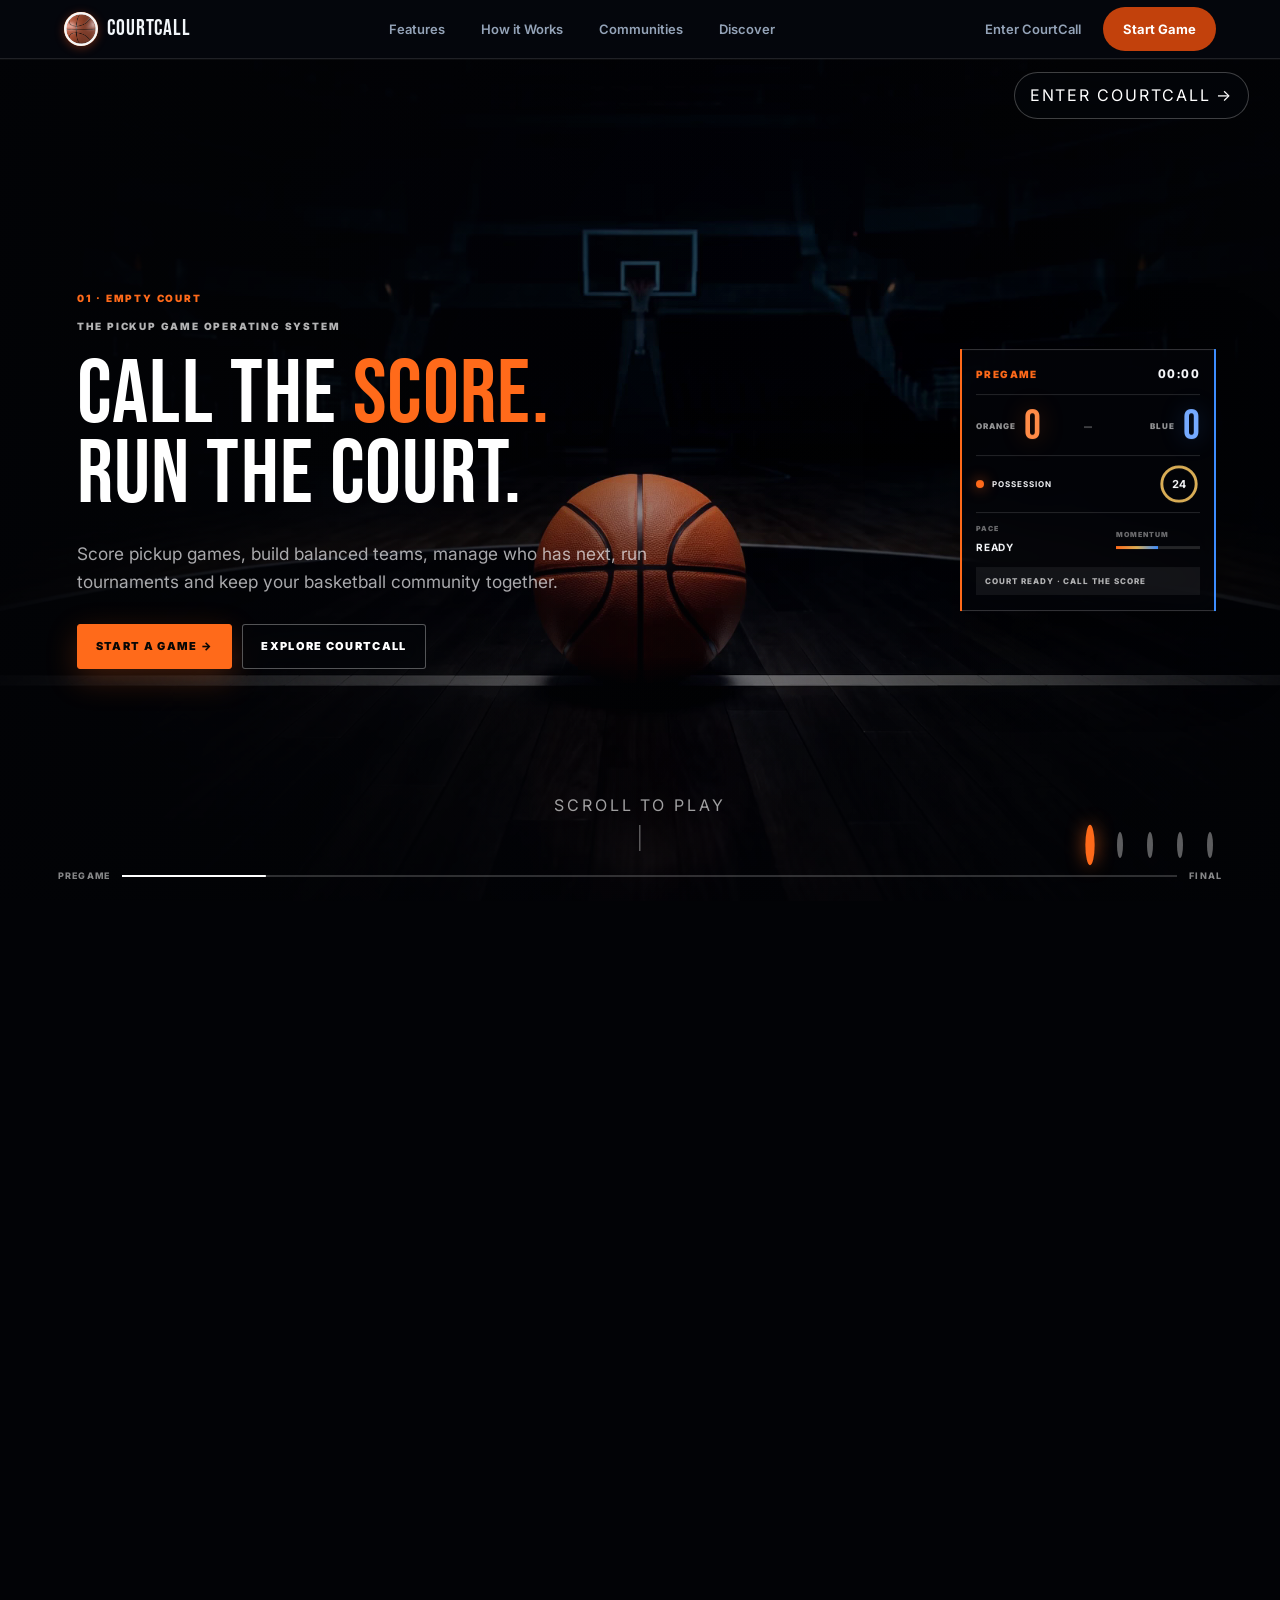
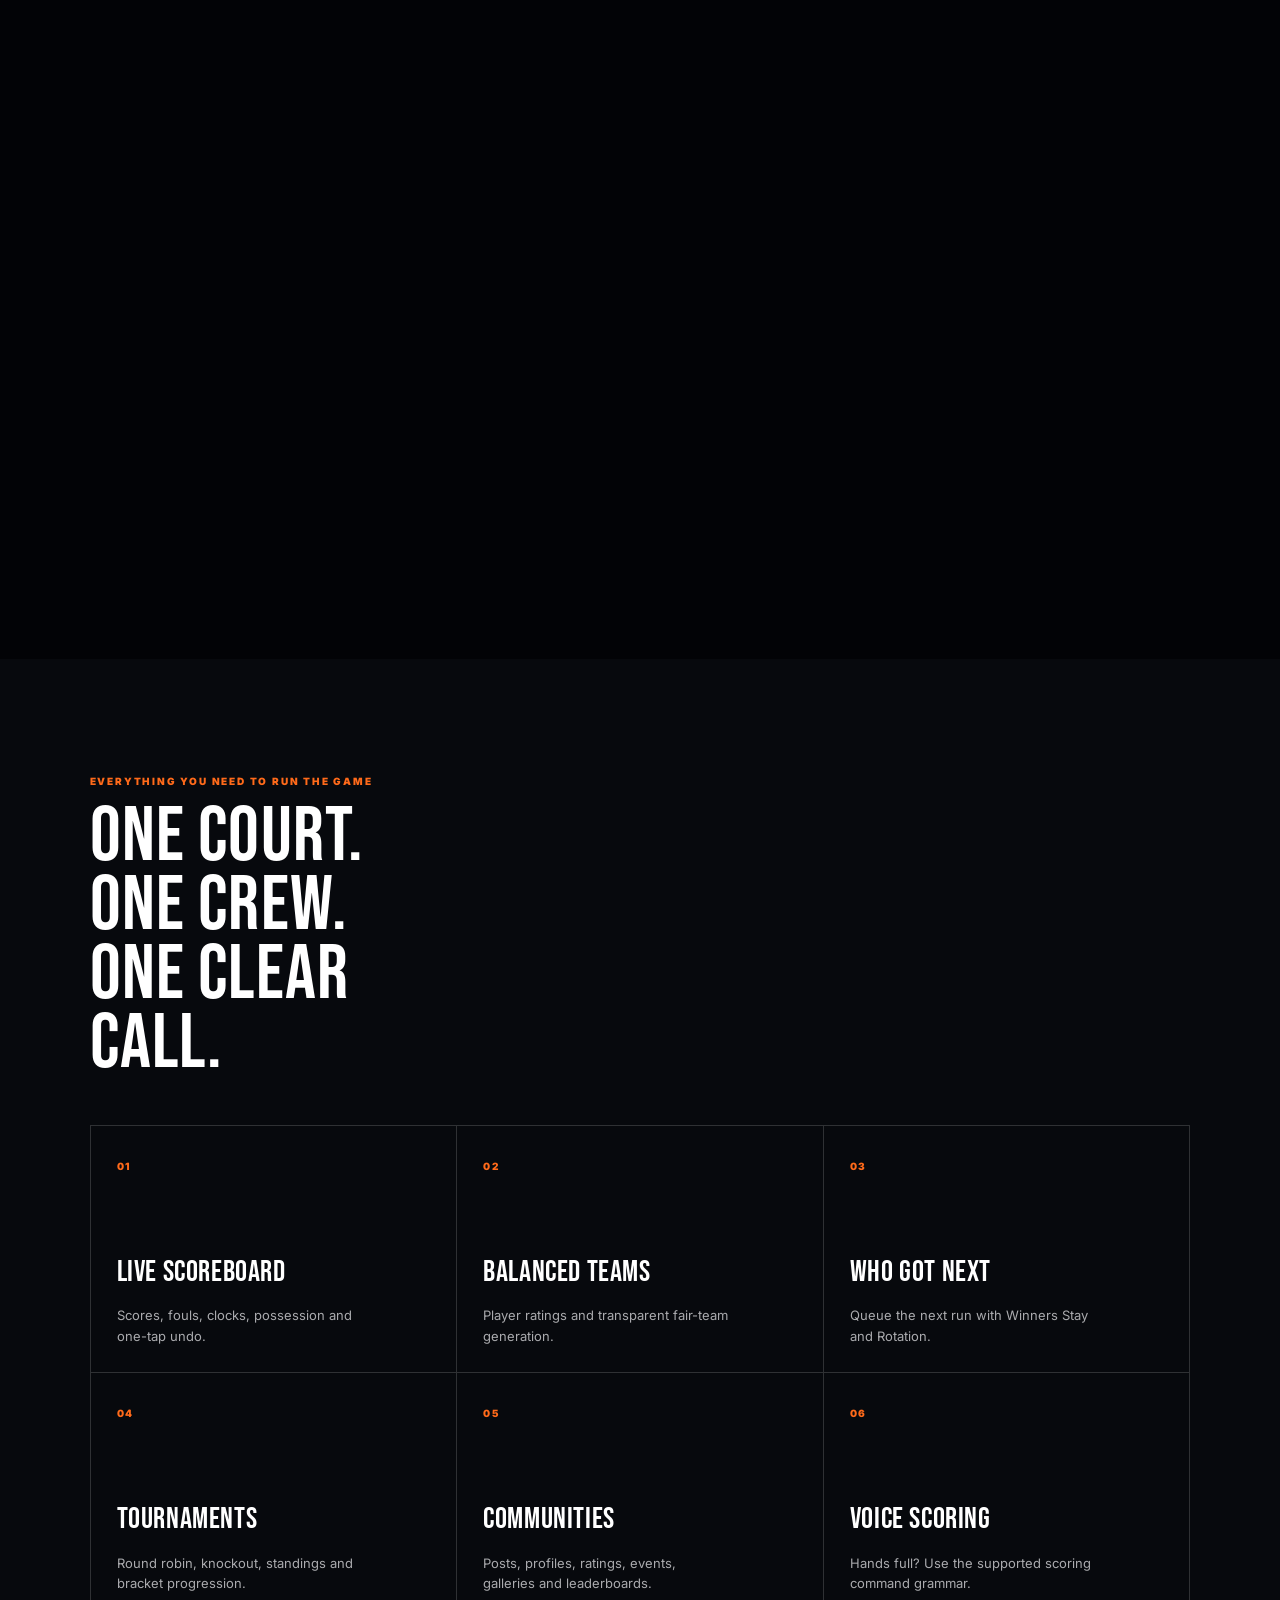
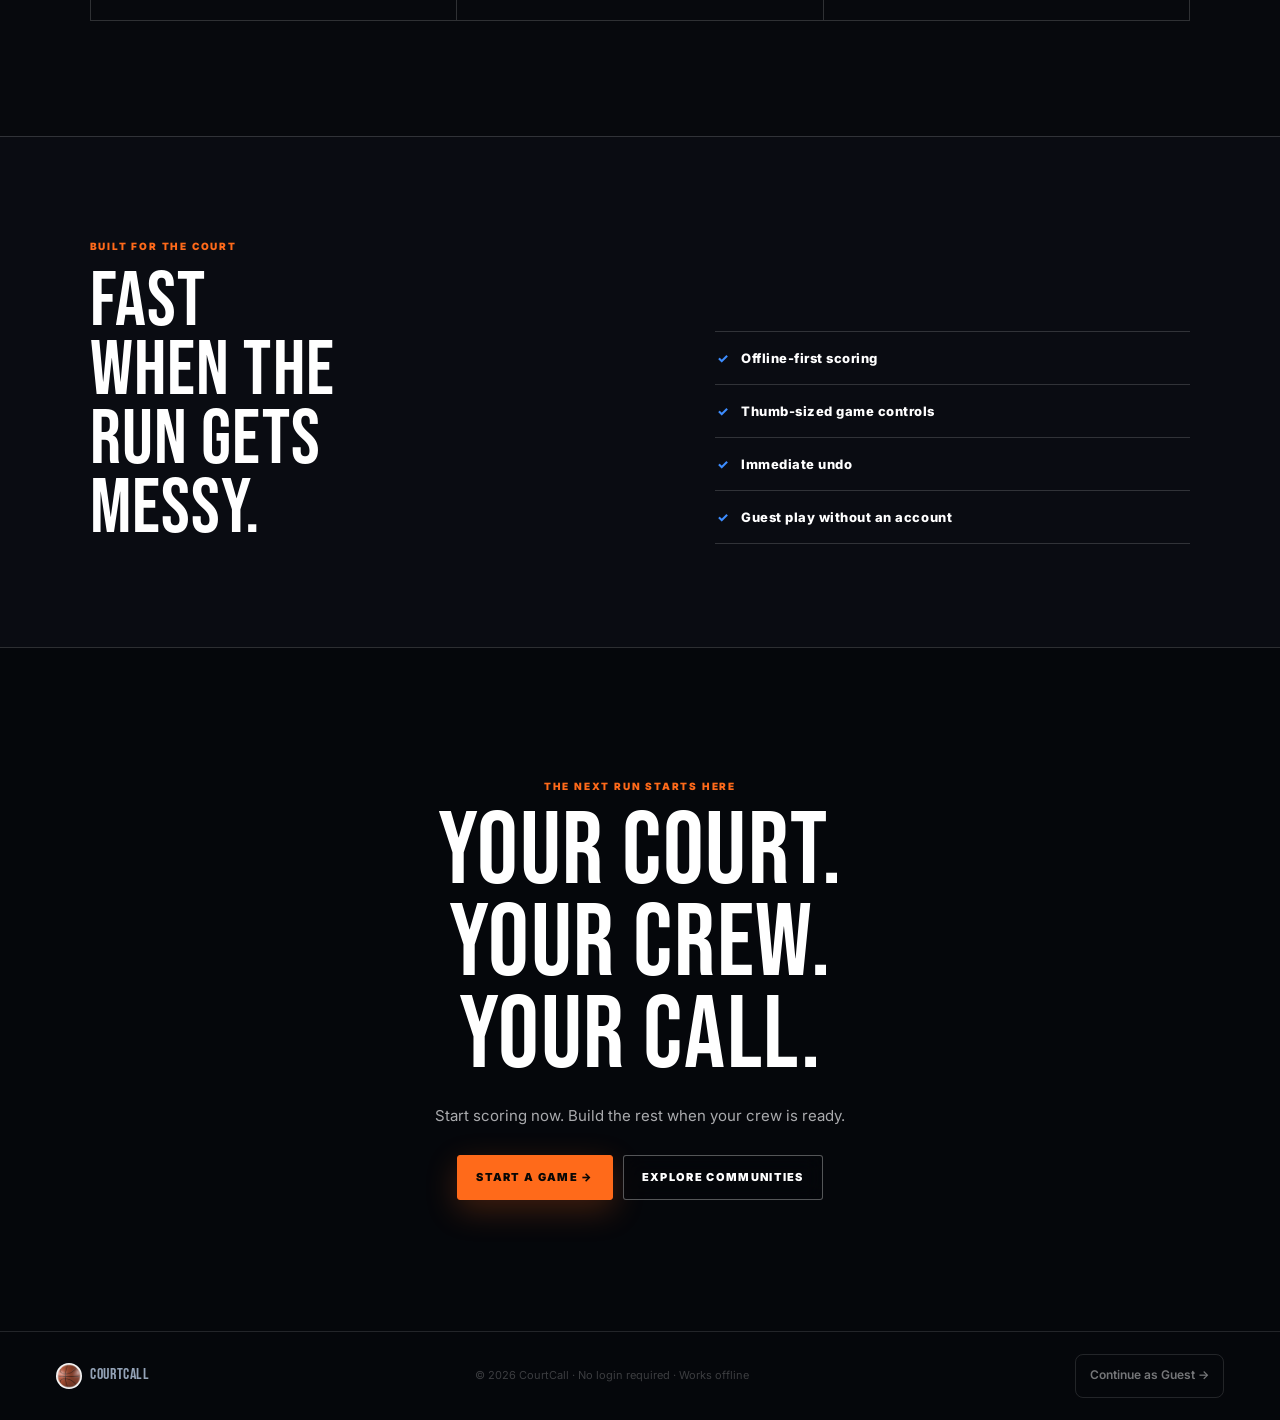
==== commit a6251397: "Complete CourtCall Phase 13 final product polish Co-Authored-By: Claude <noreply@anthropic.com> Clau" ====
--- a/index.html
+++ b/index.html
@@ -582,7 +582,7 @@
 .toggle-thumb{position:absolute;top:3px;left:3px;width:20px;height:20px;border-radius:50%;background:#fff;transition:transform var(--t2);pointer-events:none}
 .toggle-sw.on .toggle-thumb{transform:translateX(18px)}
 .settings-select,.settings-text{width:min(170px,44vw);min-height:40px;border:1px solid var(--border);border-radius:9px;background:var(--s2);color:var(--text);padding:8px 10px;font:600 13px 'Inter',sans-serif}
-.settings-range-wrap{width:min(180px,46vw);display:flex;align-items:center;gap:8px}.settings-range{min-width:0;flex:1;accent-color:var(--ca)}.settings-range-value{min-width:34px;text-align:right;font-size:12px;color:var(--muted);font-weight:700}
+.settings-range-wrap{width:min(180px,46vw);display:flex;align-items:center;gap:8px}.settings-range{min-width:0;flex:1;min-height:44px;accent-color:var(--ca)}.settings-range-value{min-width:34px;text-align:right;font-size:12px;color:var(--muted);font-weight:700}
 .settings-pair{display:flex;align-items:center;gap:6px;flex-wrap:wrap;justify-content:flex-end}.settings-pair label{font-size:11px;color:var(--muted);display:flex;align-items:center;gap:4px}.settings-pair .settings-select{width:92px}
 .danger-btn{background:rgba(255,23,68,.08);border:none;color:var(--danger);font:700 14px 'Inter',sans-serif;padding:14px 16px;cursor:pointer;display:flex;align-items:center;gap:12px;width:100%;text-align:left}
 .danger-btn:active{background:rgba(255,23,68,.15)}
@@ -1450,7 +1450,7 @@
 .legal-links{display:flex;gap:14px;justify-content:center;flex-wrap:wrap;margin-top:10px}
 .legal-links a{color:var(--muted);font-size:12px;text-decoration:underline;cursor:pointer}
 .consent-row{display:flex;align-items:flex-start;gap:9px;margin:4px 0 10px;text-align:left}
-.consent-row input{margin-top:2px;width:18px;height:18px;flex-shrink:0;accent-color:var(--ca)}
+.consent-row input{margin-top:1px;width:24px;height:24px;flex-shrink:0;accent-color:var(--ca)}
 .consent-row label{font-size:12px;color:var(--muted);line-height:1.5}
 .consent-row label a{color:var(--ca);text-decoration:none}
 .hc-search-row{position:relative;margin-bottom:12px}
@@ -1697,10 +1697,10 @@
 <link rel="stylesheet" href="./courtcall-core-game.css?v=20260824">
 <link rel="stylesheet" href="./courtcall-team-history.css">
 <link rel="stylesheet" href="./courtcall-motion-foundation.css">
-<link rel="stylesheet" href="./courtcall-cinematic.css?v=20260814b">
+<link rel="stylesheet" href="./courtcall-cinematic.css?v=20260825">
 <link rel="stylesheet" href="./courtcall-global-visual-system.css?v=20260814b">
 <link rel="stylesheet" href="./courtcall-tournaments.css">
-<link rel="stylesheet" href="./courtcall-discover-india.css?v=20260822">
+<link rel="stylesheet" href="./courtcall-discover-india.css?v=20260825">
 <link rel="stylesheet" href="./courtcall-supporting-product.css?v=20260822">
 <link rel="stylesheet" href="./courtcall-auth.css?v=20260822">
 </head>
@@ -2229,6 +2229,7 @@
 
 <!-- ══ GAME ══ -->
 <div id="s-game" class="screen">
+  <h1 class="cc-sr-only">Live game scoreboard</h1>
   <div class="game-nav">
     <button class="btn-back" onclick="handleBackFromGame()">← Hub</button>
     <button class="q-chip" id="q-chip" type="button" onclick="nextQuarter()" aria-label="Game has no periods" disabled><span class="q-dot"></span><span id="q-label">Game</span><span class="q-next" aria-hidden="true">›</span></button>
@@ -2693,7 +2694,7 @@
 <div id="s-communities" class="screen">
   <div class="page-nav">
     <button class="btn-back" onclick="showScreen('hub')">← Hub</button>
-    <div class="page-title">Communities</div>
+    <h1 class="page-title">Communities</h1>
     <div style="width:60px"></div>
   </div>
   <div class="comm-hero">
@@ -2715,7 +2716,7 @@
 <div id="s-comm-create" class="screen">
   <div class="page-nav">
     <button class="btn-back" onclick="showScreen('communities')">← Communities</button>
-    <h1 class="page-title">New Community</h1>
+    <div class="page-title">New Community</div>
     <div style="width:60px"></div>
   </div>
   <form class="comm-invite-join" aria-label="Join a community by invite code" onsubmit="event.preventDefault();joinCommunityByCode()">
@@ -3096,7 +3097,7 @@
 <div id="s-analytics" class="screen">
   <div class="page-nav">
     <button class="btn-back" onclick="showScreen('settings')">← Settings</button>
-    <h1 class="page-title">Analytics</h1>
+    <div class="page-title">Analytics</div>
     <div style="width:60px"></div>
   </div>
   <div class="analytics-body" id="analytics-body" aria-live="polite"></div>
@@ -6824,7 +6825,7 @@
 function showDiscoverIntent(kind,id){const target=document.getElementById('discover-intent');if(!target)return;target.innerHTML=`<form class="discover-form" onsubmit="event.preventDefault();saveDiscoverIntent('${kind}',${jsArg(id)},this)"><label>Your name<input name="name" required maxlength="80"></label><label>Email<input name="email" type="email" required maxlength="120"></label><label>${kind==='claim'?'How are you connected to this organiser?':'What information appears incorrect?'}<textarea name="note" required maxlength="500"></textarea></label><button class="discover-btn" type="submit">Submit ${kind==='claim'?'claim intent':'report'}</button><p class="discover-notice">Saved locally as PENDING. This does not verify a listing or grant ownership.</p></form>`}
 function saveDiscoverIntent(kind,tournamentId,form){const intent=CourtCallDiscoverIndia.normalizeIntent({tournamentId,name:form.name.value,email:form.email.value,note:form.note.value},kind);if(!CourtCallDiscoverIndia.validIntent(intent)){showToast('Enter a valid name, email and explanation',{type:'error'});return}const key=kind==='claim'?CourtCallDiscoverIndia.STORAGE.claims:CourtCallDiscoverIndia.STORAGE.reports;if(!discoverWrite(key,discoverRead(key).concat(intent)))return;form.innerHTML='<p class="discover-notice" role="status">Saved on this device as PENDING. No verification or ownership changed.</p>'}
 function renderDiscoverHost(view){view.innerHTML=`<header class="discover-hero"><span class="discover-kicker">Organiser pathway</span><h2>Host with CourtCall</h2><p>Create a real playable bracket with the existing CourtCall engine, or submit an external India listing for local review.</p></header><section class="discover-panel"><h3>Run it in CourtCall</h3><p>Uses the tested tournament creation, fixtures and scoring flow. CourtCall-created tournaments are identified as COURTCALL HOSTED; this is not an external verification badge.</p><button class="discover-btn" onclick="setTournamentMode('my');showTournForm()">Create playable tournament</button></section><section class="discover-panel"><h3>Submit a tournament</h3><form class="discover-form" onsubmit="event.preventDefault();submitDiscoverListing(this)"><label>Submitting as<select name="submitterRole"><option value="ORGANISER_LISTED">Organiser</option><option value="COMMUNITY_LISTED">Community member</option></select></label><label>Tournament name<input name="name" required maxlength="100"></label><label>Organiser<input name="organiser" required maxlength="100"></label><label>State<select name="state" required>${Object.keys(CourtCallDiscoverIndia.STATES).map(s=>`<option>${escHtml(s)}</option>`).join('')}</select></label><label>City<input name="city" required maxlength="80"></label><label>Venue<input name="venue" maxlength="120"></label><label>Start date<input name="startDate" type="date" required></label><label>End date<input name="endDate" type="date"></label><label>Format<select name="format"><option>3X3</option><option>5X5</option><option>1X1</option></select></label><label>Category<input name="category" maxlength="60" placeholder="Open, U18, corporate…"></label><label>Gender<select name="gender"><option>OPEN</option><option>MEN</option><option>WOMEN</option><option>MIXED</option></select></label><label>Level<select name="level"><option>OPEN</option><option>GRASSROOTS</option><option>AMATEUR</option><option>COLLEGIATE</option><option>ELITE</option></select></label><label>Registration status<select name="registrationStatus"><option>ANNOUNCED</option><option>OPEN</option><option>CLOSING SOON</option><option>CLOSED</option></select></label><label>Registration deadline<input name="registrationDeadline" type="date"></label><label>Entry fee<input name="fee" type="number" min="0"></label><label>Prize money<input name="prize" maxlength="80"></label><label>Contact<input name="contact" maxlength="120"></label><label>Registration link (HTTPS)<input name="registrationUrl" type="url" placeholder="https://…"></label><label>Rules link (HTTPS)<input name="rulesUrl" type="url" placeholder="https://…"></label><label>Source<input name="sourceName" required maxlength="100"></label><label>Source URL (HTTPS)<input name="sourceUrl" type="url" placeholder="https://…"></label><label>Optional notes<textarea name="description" maxlength="500"></textarea></label><button class="discover-btn">Submit locally for review</button><p class="discover-notice">Submissions remain PENDING and are never VERIFIED automatically. CourtCall does not claim central moderation has occurred.</p></form></section>`}
-function submitDiscoverListing(form){const role=form.submitterRole.value;const listing=CourtCallDiscoverIndia.normalizeTournament({id:`submitted_${Date.now()}`,name:form.name.value,organiser:form.organiser.value,state:form.state.value,city:form.city.value,venue:form.venue.value,startDate:form.startDate.value,endDate:form.endDate.value,format:form.format.value,category:form.category.value,ageCategory:form.category.value,gender:form.gender.value,level:form.level.value,registrationStatus:form.registrationStatus.value,registrationDeadline:form.registrationDeadline.value,fee:form.fee.value,prize:form.prize.value,contact:form.contact.value,registrationUrl:form.registrationUrl.value,rulesUrl:form.rulesUrl.value,sourceUrl:form.sourceUrl.value,sourceName:form.sourceName.value,sourceType:role==='ORGANISER_LISTED'?'ORGANISER':'COMMUNITY',description:form.description.value,verification:role,listingType:'DISCOVERED'});const submission={...listing,status:'PENDING',submittedAt:new Date().toISOString()};if(!discoverWrite(CourtCallDiscoverIndia.STORAGE.submissions,discoverRead(CourtCallDiscoverIndia.STORAGE.submissions).concat(submission)))return;form.reset();showToast('Submission saved locally as pending',{type:'success'})}
+function submitDiscoverListing(form){const role=form.submitterRole.value;const listing=CourtCallDiscoverIndia.normalizeTournament({id:`submitted_${Date.now()}`,name:form.name.value,organiser:form.organiser.value,state:form.state.value,city:form.city.value,venue:form.venue.value,startDate:form.startDate.value,endDate:form.endDate.value,format:form.format.value,category:form.category.value,ageCategory:form.category.value,gender:form.gender.value,level:form.level.value,registrationStatus:form.registrationStatus.value,registrationDeadline:form.registrationDeadline.value,fee:form.fee.value,prize:form.prize.value,contact:form.contact.value,registrationUrl:form.registrationUrl.value,rulesUrl:form.rulesUrl.value,sourceUrl:form.sourceUrl.value,sourceName:form.sourceName.value,sourceType:role==='ORGANISER_LISTED'?'ORGANISER':'COMMUNITY',description:form.description.value,verification:role,listingType:'DISCOVERED'});const submission={...listing,status:'PENDING',submittedAt:new Date().toISOString()};if(!discoverWrite(CourtCallDiscoverIndia.STORAGE.submissions,discoverRead(CourtCallDiscoverIndia.STORAGE.submissions).concat(submission)))return;form.reset();showToast('Submission saved on this device as pending',{type:'success'})}
 
 /* ════════════════════════════════════════════════════════
    Tournament
@@ -8959,7 +8960,7 @@
   c.readOnly=!c.readOnly;
   setComms(comms);
   const cloudResult=await supaUpdateCommunity(c);
-  showToast(cloudResult===false?'Moderation change saved locally; cloud sync failed.':c.readOnly?'Posting locked — read-only mode':'Posting unlocked',{type:cloudResult===false?'warning':'information'});
+  showToast(cloudResult===false?'Moderation change saved on this device · cloud sync failed':c.readOnly?'Posting locked — read-only mode':'Posting unlocked',{type:cloudResult===false?'warning':'information'});
   renderCommDetail();
 }
 
@@ -8971,7 +8972,7 @@
   c.commentsLocked=!c.commentsLocked;
   setComms(comms);
   const cloudResult=await supaUpdateCommunity(c);
-  showToast(cloudResult===false?'Comment setting saved locally; cloud sync failed.':c.commentsLocked?'Comments locked':'Comments unlocked',{type:cloudResult===false?'warning':'information'});
+  showToast(cloudResult===false?'Comment setting saved on this device · cloud sync failed':c.commentsLocked?'Comments locked':'Comments unlocked',{type:cloudResult===false?'warning':'information'});
   renderCommDetail();
 }
 
@@ -8983,7 +8984,7 @@
   c.ratingsDisabled=!c.ratingsDisabled;
   setComms(comms);
   const cloudResult=await supaUpdateCommunity(c);
-  showToast(cloudResult===false?'Ratings setting saved locally; cloud sync failed.':c.ratingsDisabled?'Ratings disabled':'Ratings enabled',{type:cloudResult===false?'warning':'information'});
+  showToast(cloudResult===false?'Ratings setting saved on this device · cloud sync failed':c.ratingsDisabled?'Ratings disabled':'Ratings enabled',{type:cloudResult===false?'warning':'information'});
   renderCommDetail();
 }
 
@@ -8997,7 +8998,7 @@
   saveAllPosts(all);
   const cloudResult=await supaUpdatePost(postId,{image_url:null});
   setCommTab('feed');
-  showToast(cloudResult===false&&_communityCloudSyncEnabled()?'Photo removed locally; cloud sync failed.':'Photo removed',{type:cloudResult===false&&_communityCloudSyncEnabled()?'warning':'success'});
+  showToast(cloudResult===false&&_communityCloudSyncEnabled()?'Photo removed on this device · cloud sync failed':'Photo removed',{type:cloudResult===false&&_communityCloudSyncEnabled()?'warning':'success'});
 }
 
 async function deleteComm(communityId){
@@ -9029,7 +9030,7 @@
   const firstEmoji=document.querySelector('#cc-emoji-row .emoji-opt');if(firstEmoji)pickCommEmoji(firstEmoji);
   setCommCreateError('');if(restoreDraft)restoreCommunityDraft();applyCommunityVisibilityRules();
   const note=document.getElementById('comm-create-account-note');
-  if(note)note.textContent=currentProfile?.id==='guest'?'Guest community: saved locally on this device. You can choose to sync it after creating an account.':'Signed-in community: saved locally first, then synced when cloud access is available.';
+  if(note)note.textContent=currentProfile?.id==='guest'?'Guest community: saved on this device. You can choose to sync it after creating an account.':'Signed-in community: saved on this device first, then synced when cloud access is available.';
   _suspendCommunityDraft=false;
 }
 
@@ -9271,7 +9272,7 @@
   saveAllPosts(all);editingPostId=null;setCommTab('feed');showToast('Post updated');
   const imageUrl=/^data:/i.test(p.imageUrl)?null:(p.imageUrl||null);
   const cloudResult=await supaUpdatePost(postId,{title:p.title||null,content:p.body,image_url:imageUrl,updated_at:new Date().toISOString()});
-  if(cloudResult===false&&_communityCloudSyncEnabled())showToast('Post edit is saved locally; cloud sync failed.',{type:'warning'});
+  if(cloudResult===false&&_communityCloudSyncEnabled())showToast('Post edit saved on this device · cloud sync failed',{type:'warning'});
 }
 
 async function deletePost(postId,communityId){
@@ -9290,7 +9291,7 @@
   if(!requireCommunityAction(COMM_ACTION.PIN_POST,p.communityId,{entity:p,message:'Only admins can pin posts.'}))return;
   p.pinned=!p.pinned;saveAllPosts(all);
   const cloudResult=await supaUpdatePost(postId,{pinned:p.pinned});
-  if(cloudResult===false&&_communityCloudSyncEnabled())showToast('Pin state is saved locally; cloud sync failed.',{type:'warning'});
+  if(cloudResult===false&&_communityCloudSyncEnabled())showToast('Pin state saved on this device · cloud sync failed',{type:'warning'});
   setCommTab('feed');showToast(p.pinned?'Post pinned 📌':'Post unpinned');
 }
 
@@ -9306,7 +9307,7 @@
   saveAllPosts(all);
   setCommTab('feed');
   const cloudResult=await supaSetPostReaction(postId,emoji,active);
-  if(cloudResult===false&&_communityCloudSyncEnabled())showToast('Reaction is saved locally; secure cloud sync failed.',{type:'warning'});
+  if(cloudResult===false&&_communityCloudSyncEnabled())showToast('Reaction saved on this device · cloud sync failed',{type:'warning'});
 }
 
 function toggleComments(postId){
@@ -9332,7 +9333,7 @@
     if(!saveAllPosts(all))return;
     setCommTab('feed');
     const cloudResult=await supaAddPostComment(postId,comment);
-    if(cloudResult===false&&_communityCloudSyncEnabled())showToast('Comment is saved locally; secure cloud sync failed.',{type:'warning'});
+    if(cloudResult===false&&_communityCloudSyncEnabled())showToast('Comment saved on this device · cloud sync failed',{type:'warning'});
   }finally{_endCommunityAction(actionKey)}
 }
 
@@ -9344,7 +9345,7 @@
   if(!saveAllPosts(all))return;
   setCommTab('feed');showToast('Comment removed');
   const cloudResult=await supaDeletePostComment(postId,commentId);
-  if(cloudResult===false&&_communityCloudSyncEnabled())showToast('Removal is saved locally; secure cloud sync failed.',{type:'warning'});
+  if(cloudResult===false&&_communityCloudSyncEnabled())showToast('Removal saved on this device · cloud sync failed',{type:'warning'});
 }
 
 /* ════════════════════════════════════════════════════════
@@ -9599,7 +9600,7 @@
   const cloudResult=_communityCloudSyncEnabled()?await supaUpsertCPlayer(player):null;
   trackEvent('player_added');
   showAddPlayerForm=false;selectedBadges=new Set();
-  setCommTab('players');showToast(cloudResult===false?`${player.name} added locally; cloud sync failed.`:`${player.name} added!`,{type:cloudResult===false?'warning':'success'});
+  setCommTab('players');showToast(cloudResult===false?`${player.name} added on this device · cloud sync failed`:`${player.name} added!`,{type:cloudResult===false?'warning':'success'});
   _endCommunityAction(actionKey);
 }
 
@@ -9634,7 +9635,7 @@
   if(!saveAllCPlayers(all)){_endCommunityAction(actionKey);return}
   const cloudResult=_communityCloudSyncEnabled()?await supaUpsertCPlayer(p):null;
   editingPlayerId=null;
-  setCommTab('players');showToast(cloudResult===false?'Player updated locally; cloud sync failed.':'Player updated',{type:cloudResult===false?'warning':'success'});
+  setCommTab('players');showToast(cloudResult===false?'Player updated on this device · cloud sync failed':'Player updated',{type:cloudResult===false?'warning':'success'});
   _endCommunityAction(actionKey);
 }
 
@@ -9690,7 +9691,7 @@
   if(!saveAllCRatings(all)){_endCommunityAction(actionKey);return}
   const cloudResult=_communityCloudSyncEnabled()?await supaUpsertCRating(rating):null;
   ratingPlayerId=null;pendingRating={};
-  setCommTab('players');showToast(cloudResult===false?'Rating saved locally; cloud sync failed.':'Rating submitted! ⭐',{type:cloudResult===false?'warning':'success'});
+  setCommTab('players');showToast(cloudResult===false?'Rating saved on this device · cloud sync failed':'Rating submitted! ⭐',{type:cloudResult===false?'warning':'success'});
   _endCommunityAction(actionKey);
 }
 
@@ -10224,7 +10225,7 @@
   editingEventId=null;
   eventsFilter='upcoming';
   setCommTab('events');
-  showToast(cloudResult===false?`Event ${existing?'updated':'created'} locally; cloud sync failed.`:`Event ${existing?'updated':'created'}! 📅`,{type:cloudResult===false?'warning':'success'});
+  showToast(cloudResult===false?`Event ${existing?'updated':'created'} on this device · cloud sync failed`:`Event ${existing?'updated':'created'}! 📅`,{type:cloudResult===false?'warning':'success'});
   _endCommunityAction(actionKey);
 }
 
@@ -10542,7 +10543,7 @@
   selectedAlbum=GAL_ALBUMS[0];
   selectedTaggedPlayers=new Set();
   setCommTab('gallery');
-  showToast(cloudResult===false?'Photo saved locally; cloud sync failed.':'Photo added! 📸',{type:cloudResult===false?'warning':'success'});
+  showToast(cloudResult===false?'Photo saved on this device · cloud sync failed':'Photo added! 📸',{type:cloudResult===false?'warning':'success'});
   _endCommunityAction(actionKey);
 }
 
@@ -10570,7 +10571,7 @@
   saveAllGalItems(all);
   setCommTab('gallery');
   const cloudResult=await supaSetGalleryLike(itemId,pos===-1);
-  if(cloudResult===false&&_communityCloudSyncEnabled())showToast('Like is saved locally; secure cloud sync failed.',{type:'warning'});
+  if(cloudResult===false&&_communityCloudSyncEnabled())showToast('Like saved on this device · cloud sync failed',{type:'warning'});
 }
 
 function toggleGalCmts(itemId,communityId){
@@ -10599,7 +10600,7 @@
     if(!saveAllGalItems(all))return;
     setCommTab('gallery');
     const cloudResult=await supaAddGalleryComment(itemId,comment);
-    if(cloudResult===false&&_communityCloudSyncEnabled())showToast('Comment is saved locally; secure cloud sync failed.',{type:'warning'});
+    if(cloudResult===false&&_communityCloudSyncEnabled())showToast('Comment saved on this device · cloud sync failed',{type:'warning'});
   }finally{_endCommunityAction(actionKey)}
 }
 
@@ -10613,7 +10614,7 @@
   if(!saveAllGalItems(all))return;
   setCommTab('gallery');
   const cloudResult=await supaDeleteGalleryComment(itemId,cmtId);
-  if(cloudResult===false&&_communityCloudSyncEnabled())showToast('Removal is saved locally; secure cloud sync failed.',{type:'warning'});
+  if(cloudResult===false&&_communityCloudSyncEnabled())showToast('Removal saved on this device · cloud sync failed',{type:'warning'});
 }
 
 /* ════════════════════════════════════════════════════════
@@ -11504,7 +11505,7 @@
 <div id="s-help-center" class="screen">
   <div class="page-nav">
     <button class="btn-back" onclick="closeHelpCenter()">← Back</button>
-    <h1 class="page-title">Help Center</h1>
+    <div class="page-title">Help Center</div>
     <div style="width:60px"></div>
   </div>
   <div class="hc-body">
--- a/courtcall-cinematic.css
+++ b/courtcall-cinematic.css
@@ -143,8 +143,8 @@
 #cc-cinema-progress-fill{display:block;width:100%;height:100%;background:#fff;transform:scaleX(0);transform-origin:left center;will-change:transform}
 
 .cc-cinema-chapters{position:absolute;z-index:6;right:clamp(18px,4.5vw,72px);bottom:34px;display:flex;gap:6px}
-.cc-cinema-chapters button{width:18px;height:18px;min-width:18px;padding:0;border:0;background:transparent;position:relative;cursor:pointer}
-.cc-cinema-chapters button::before{content:'';position:absolute;inset:6px;border-radius:50%;background:rgba(255,255,255,.36);transition:transform 160ms var(--cc-cinema-spring),background 160ms var(--cc-cinema-standard),box-shadow 160ms var(--cc-cinema-standard)}
+.cc-cinema-chapters button{width:24px;height:24px;min-width:24px;padding:0;border:0;background:transparent;position:relative;cursor:pointer}
+.cc-cinema-chapters button::before{content:'';position:absolute;inset:9px;border-radius:50%;background:rgba(255,255,255,.36);transition:transform 160ms var(--cc-cinema-spring),background 160ms var(--cc-cinema-standard),box-shadow 160ms var(--cc-cinema-standard)}
 .cc-cinema-chapters button:hover::before,.cc-cinema-chapters button:focus-visible::before{background:#fff;transform:scale(1.35)}
 .cc-cinema-chapters button.is-active::before{background:var(--cc-cinema-orange);transform:scale(1.55);box-shadow:0 0 12px rgba(255,106,26,.7)}
 
--- a/courtcall-discover-india.css
+++ b/courtcall-discover-india.css
@@ -2,3 +2,13 @@
 @media(min-width:700px){.tourn-mode-tabs{justify-content:center}.discover-filters{grid-template-columns:repeat(4,minmax(0,1fr))}.india-map{grid-template-columns:repeat(5,1fr)}.discover-grid{grid-template-columns:repeat(2,minmax(0,1fr))}}
 @media(min-width:1050px){.discover-grid{grid-template-columns:repeat(3,minmax(0,1fr))}.discover-filters{grid-template-columns:repeat(6,minmax(0,1fr))}}
 @media(max-width:360px){.discover-filters{grid-template-columns:1fr}.discover-filters .wide{grid-column:auto}.discover-actions .discover-btn{flex:1 1 100%}}
+
+/* Phase 13: below the desktop breakpoint the four tournament sections were a
+   horizontal scroller, leaving Following and Host off-screen on phones. A 2x2
+   grid keeps every section reachable without sideways scrolling, and the pills
+   meet the 44px touch target used elsewhere in the product. */
+@media(max-width:699px){
+  .tourn-mode-tabs{display:grid;grid-template-columns:1fr 1fr;overflow-x:visible}
+  .tourn-mode-tab{width:100%;text-align:center}
+}
+.tourn-mode-tab{min-height:44px}
